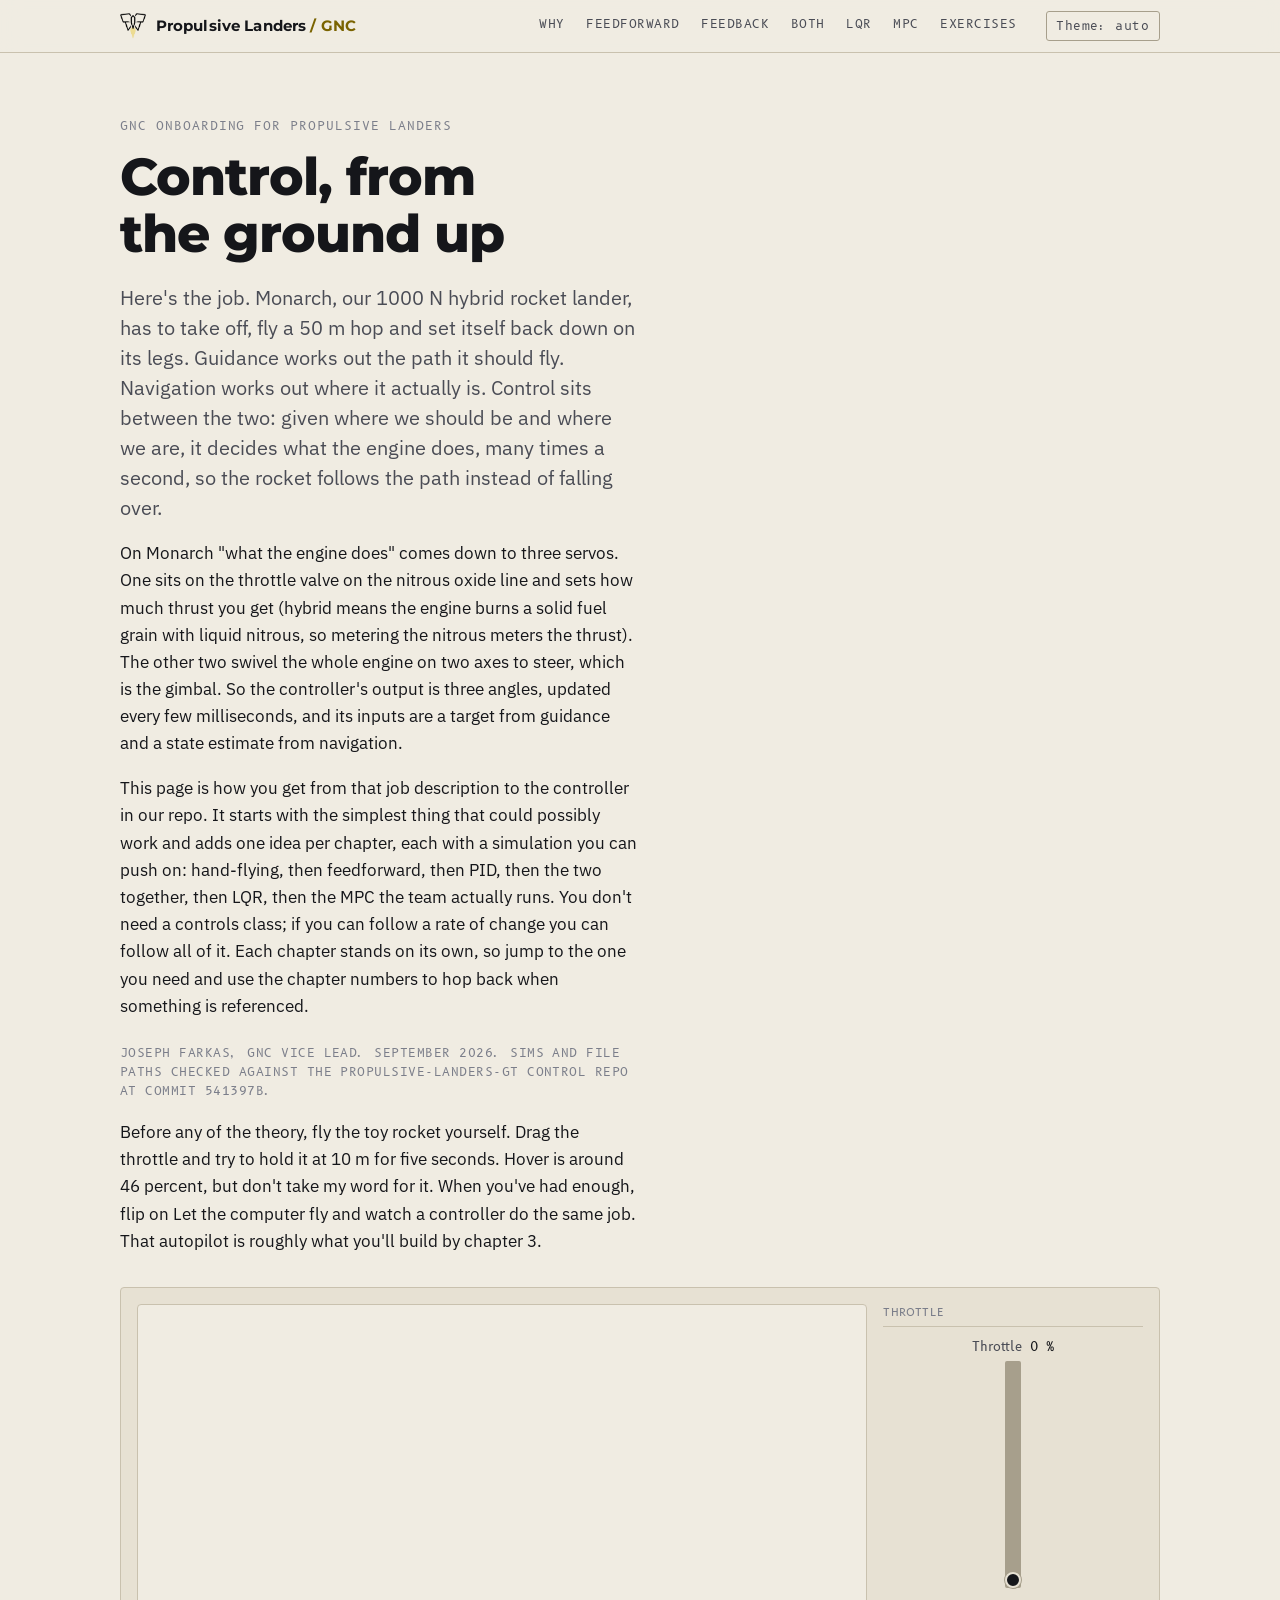
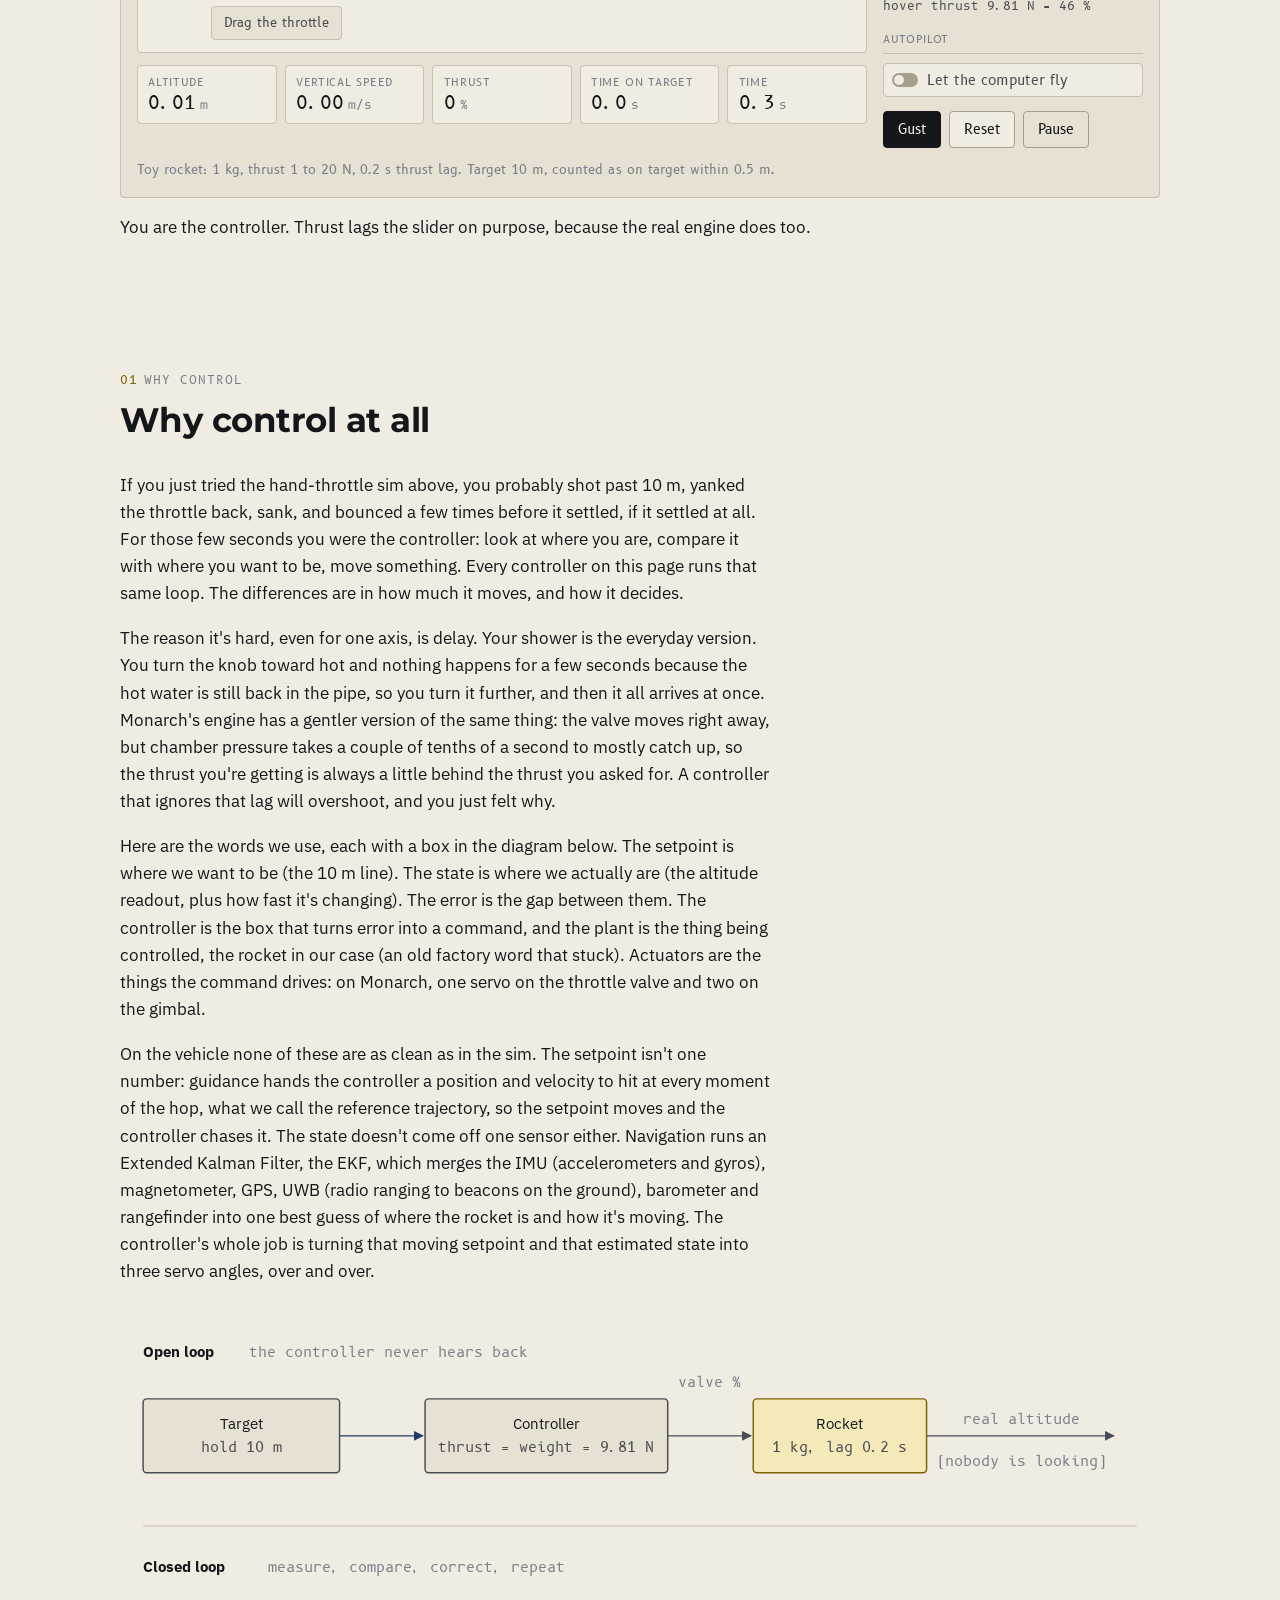
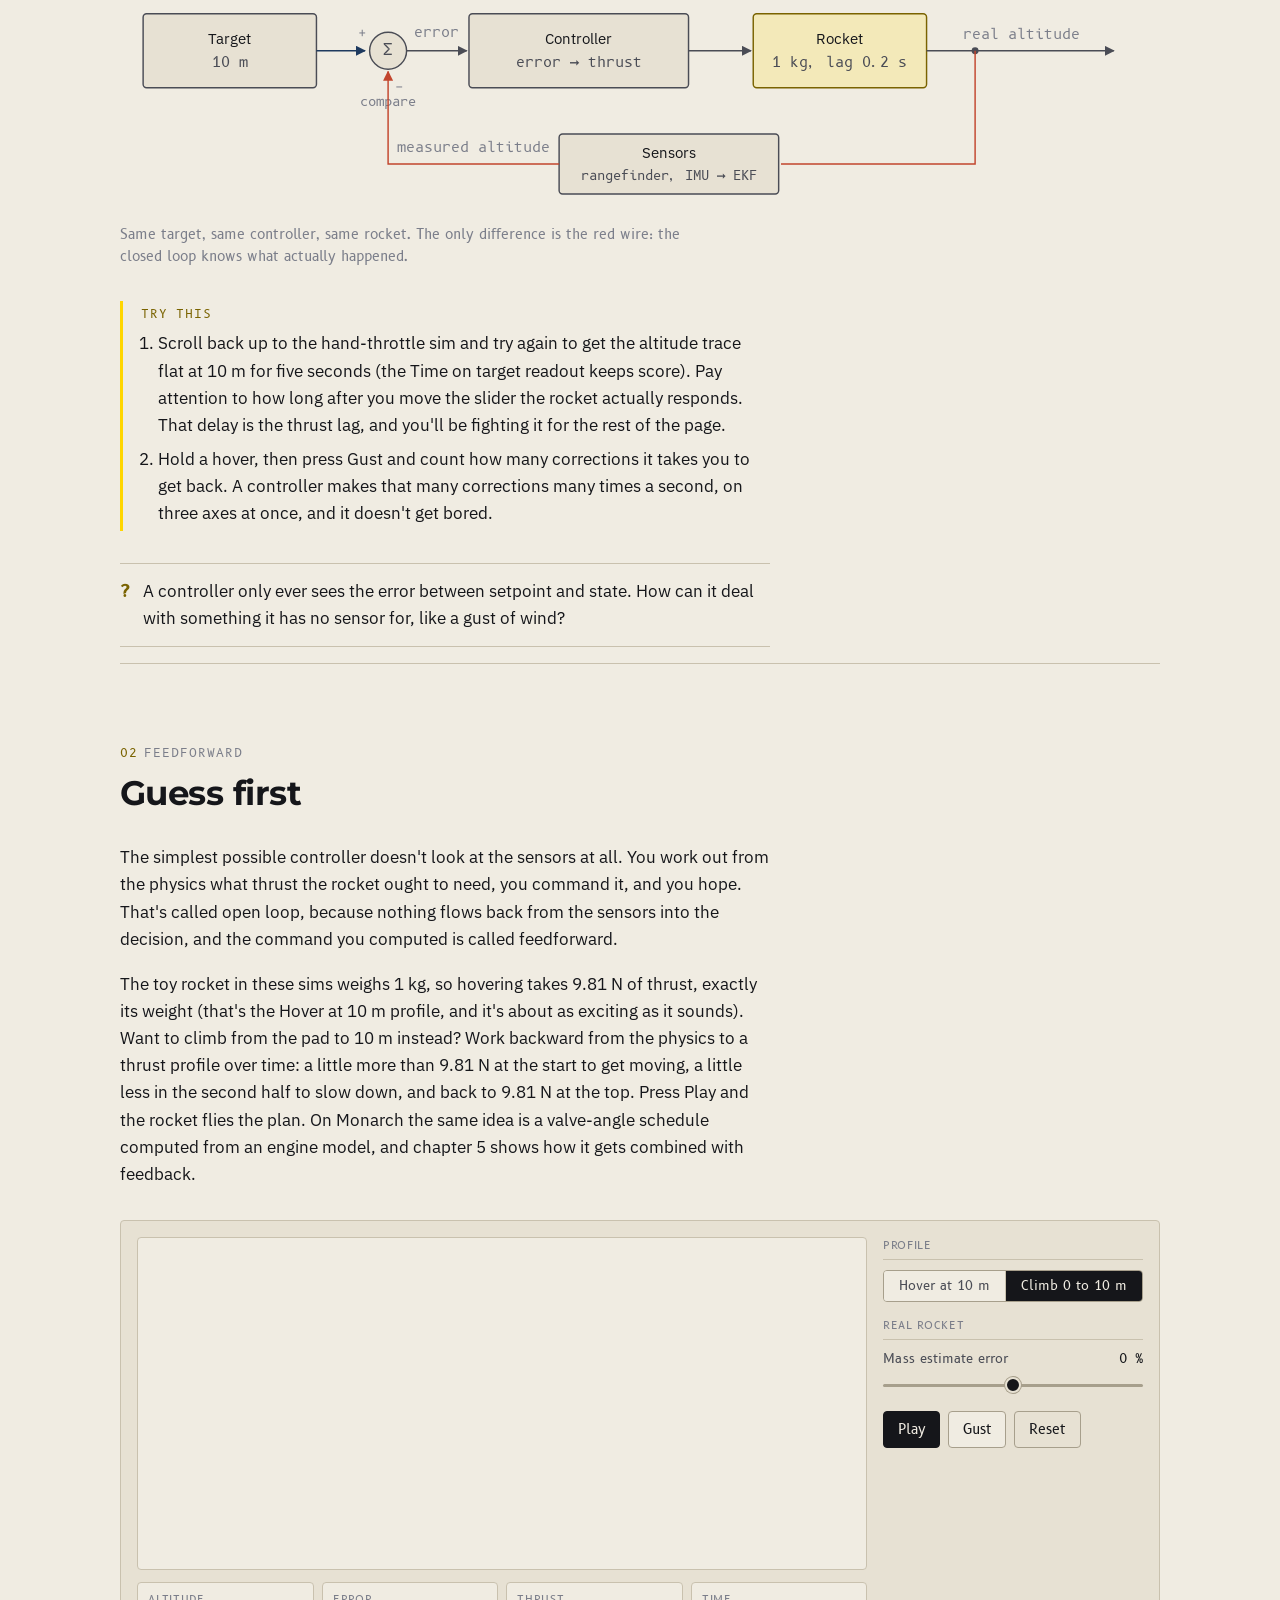
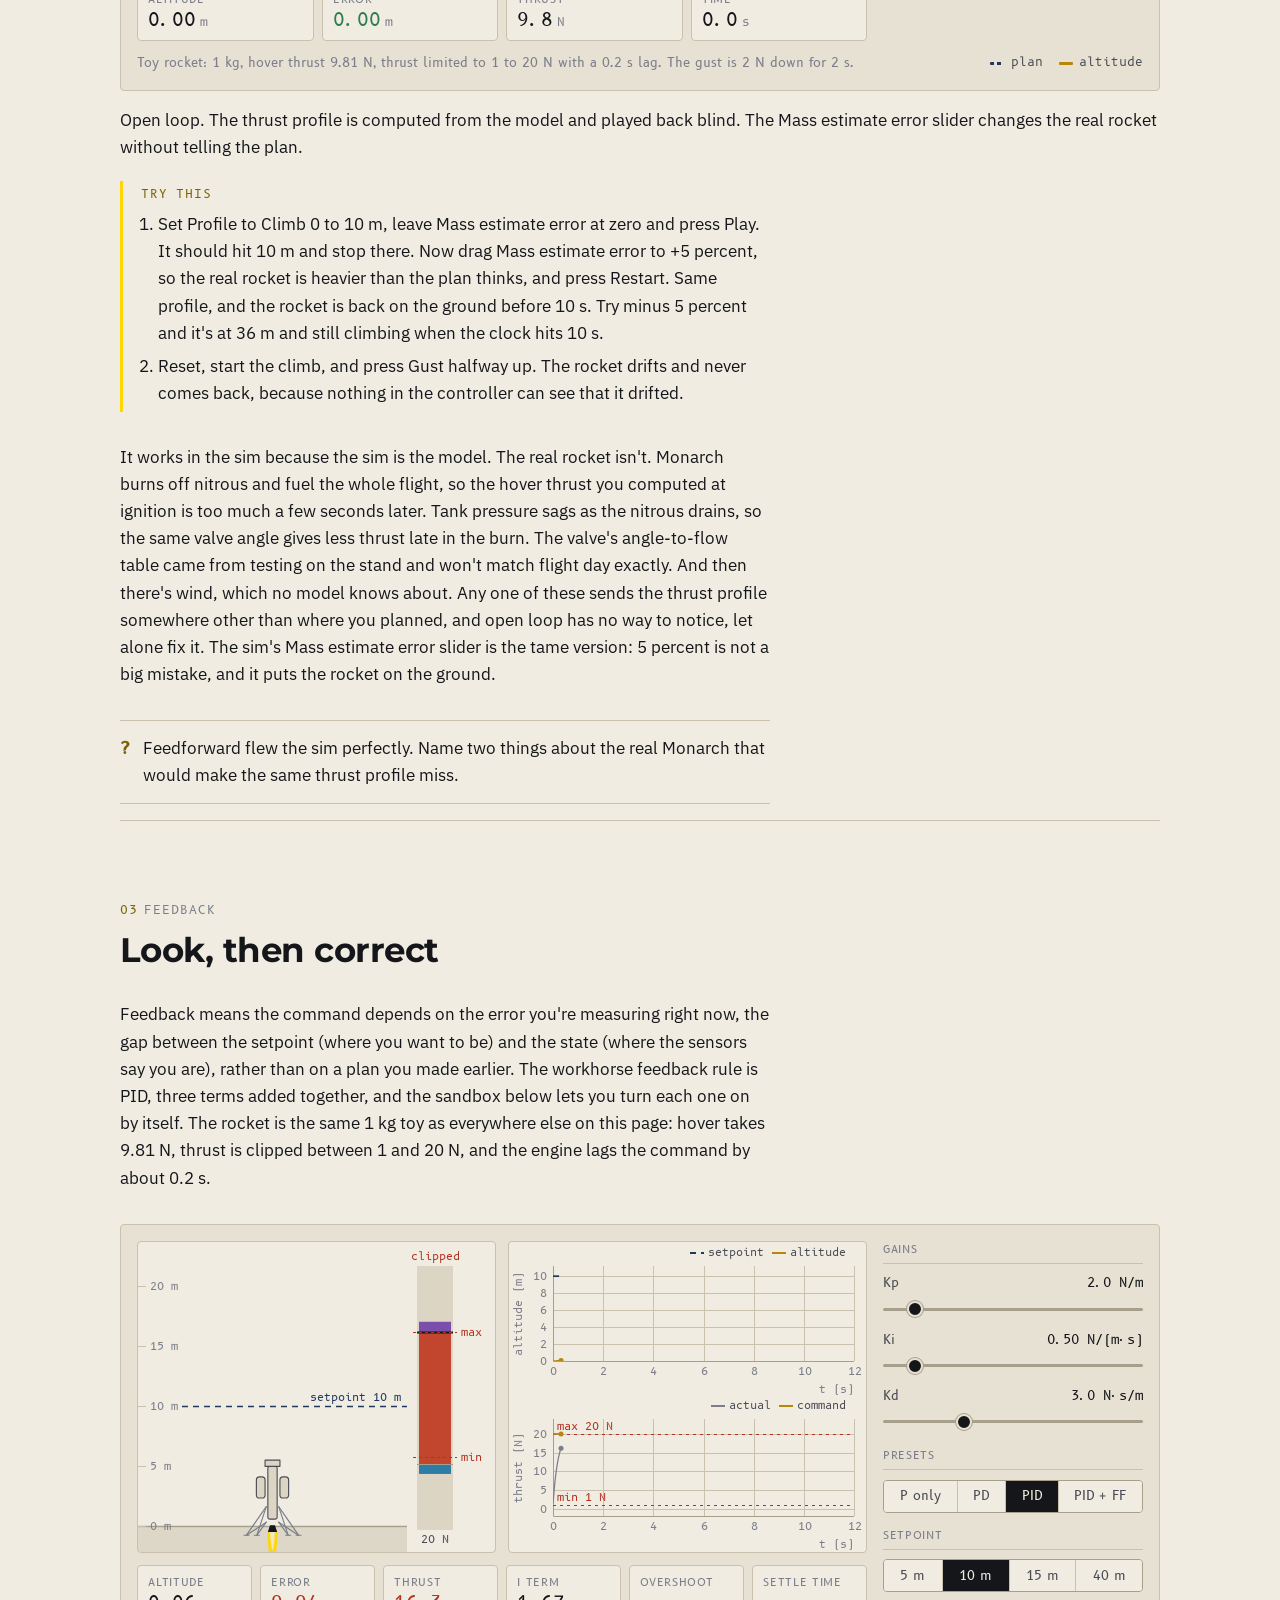
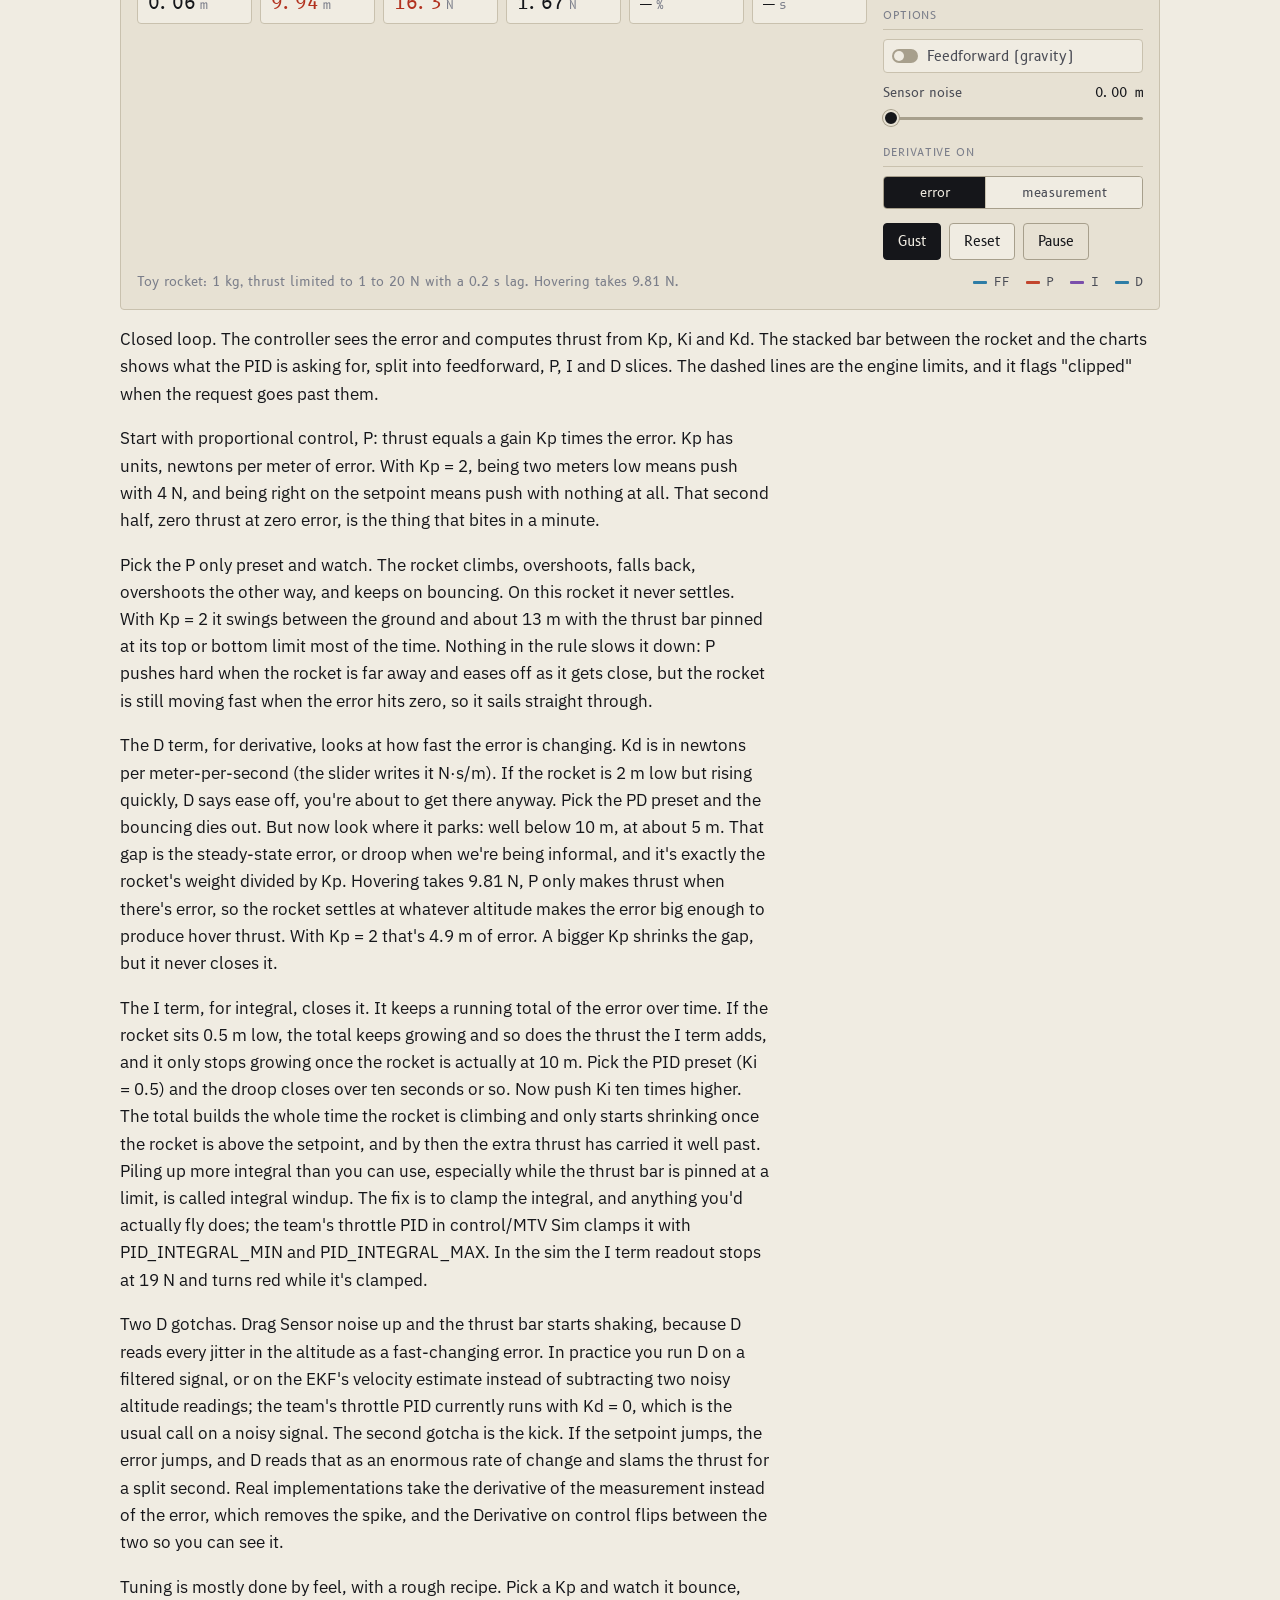
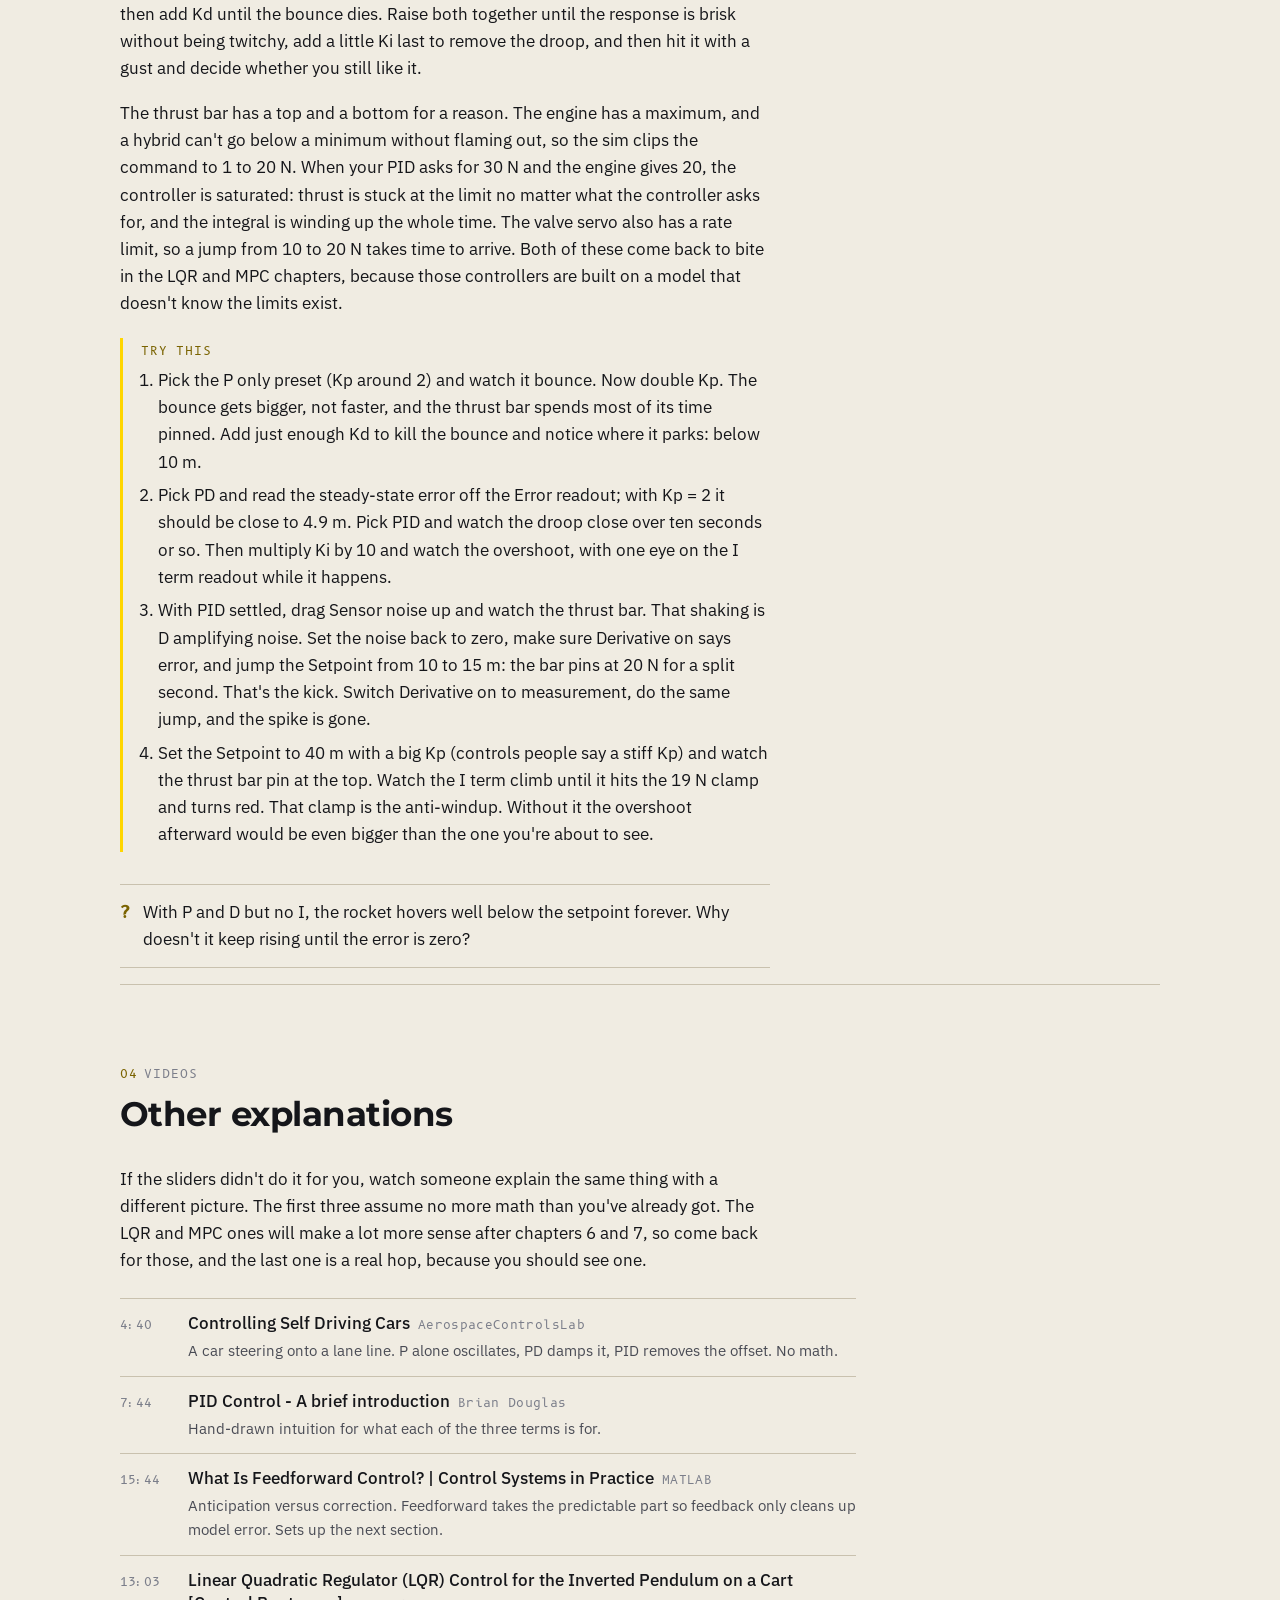
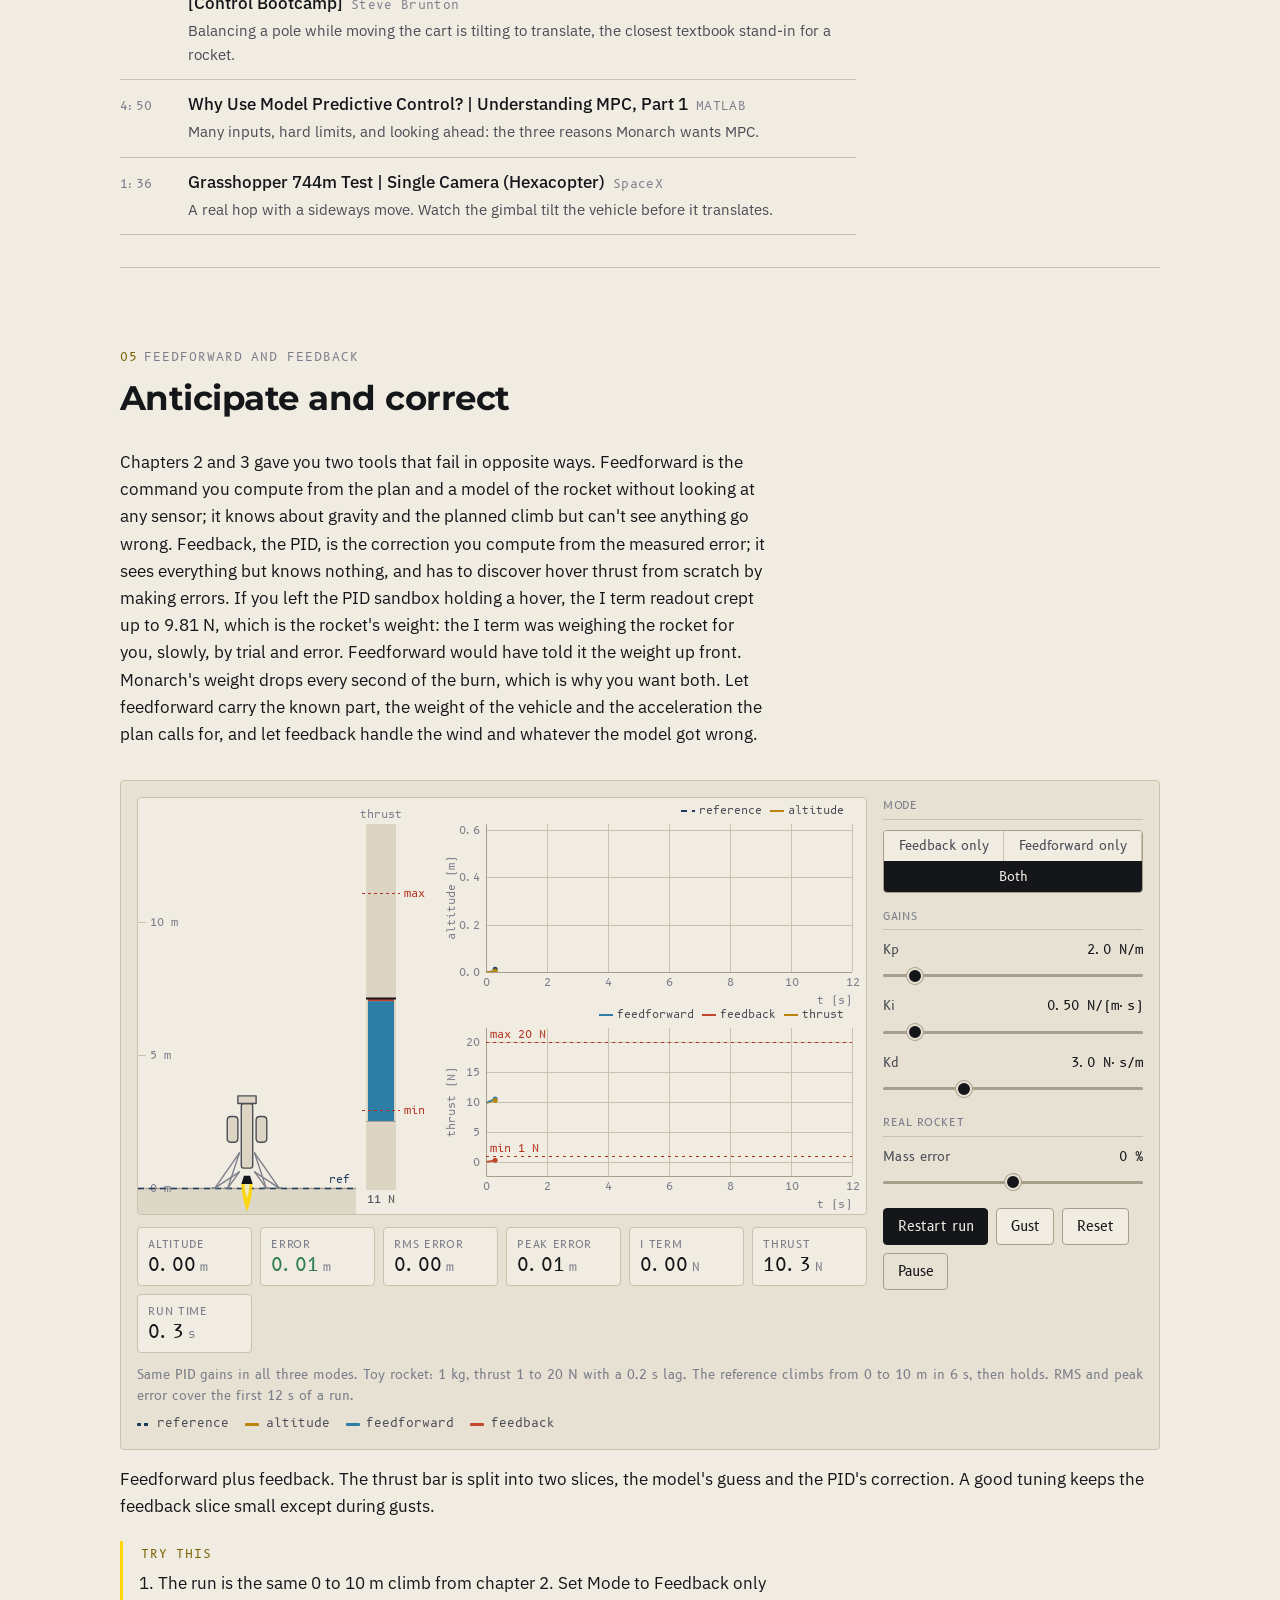
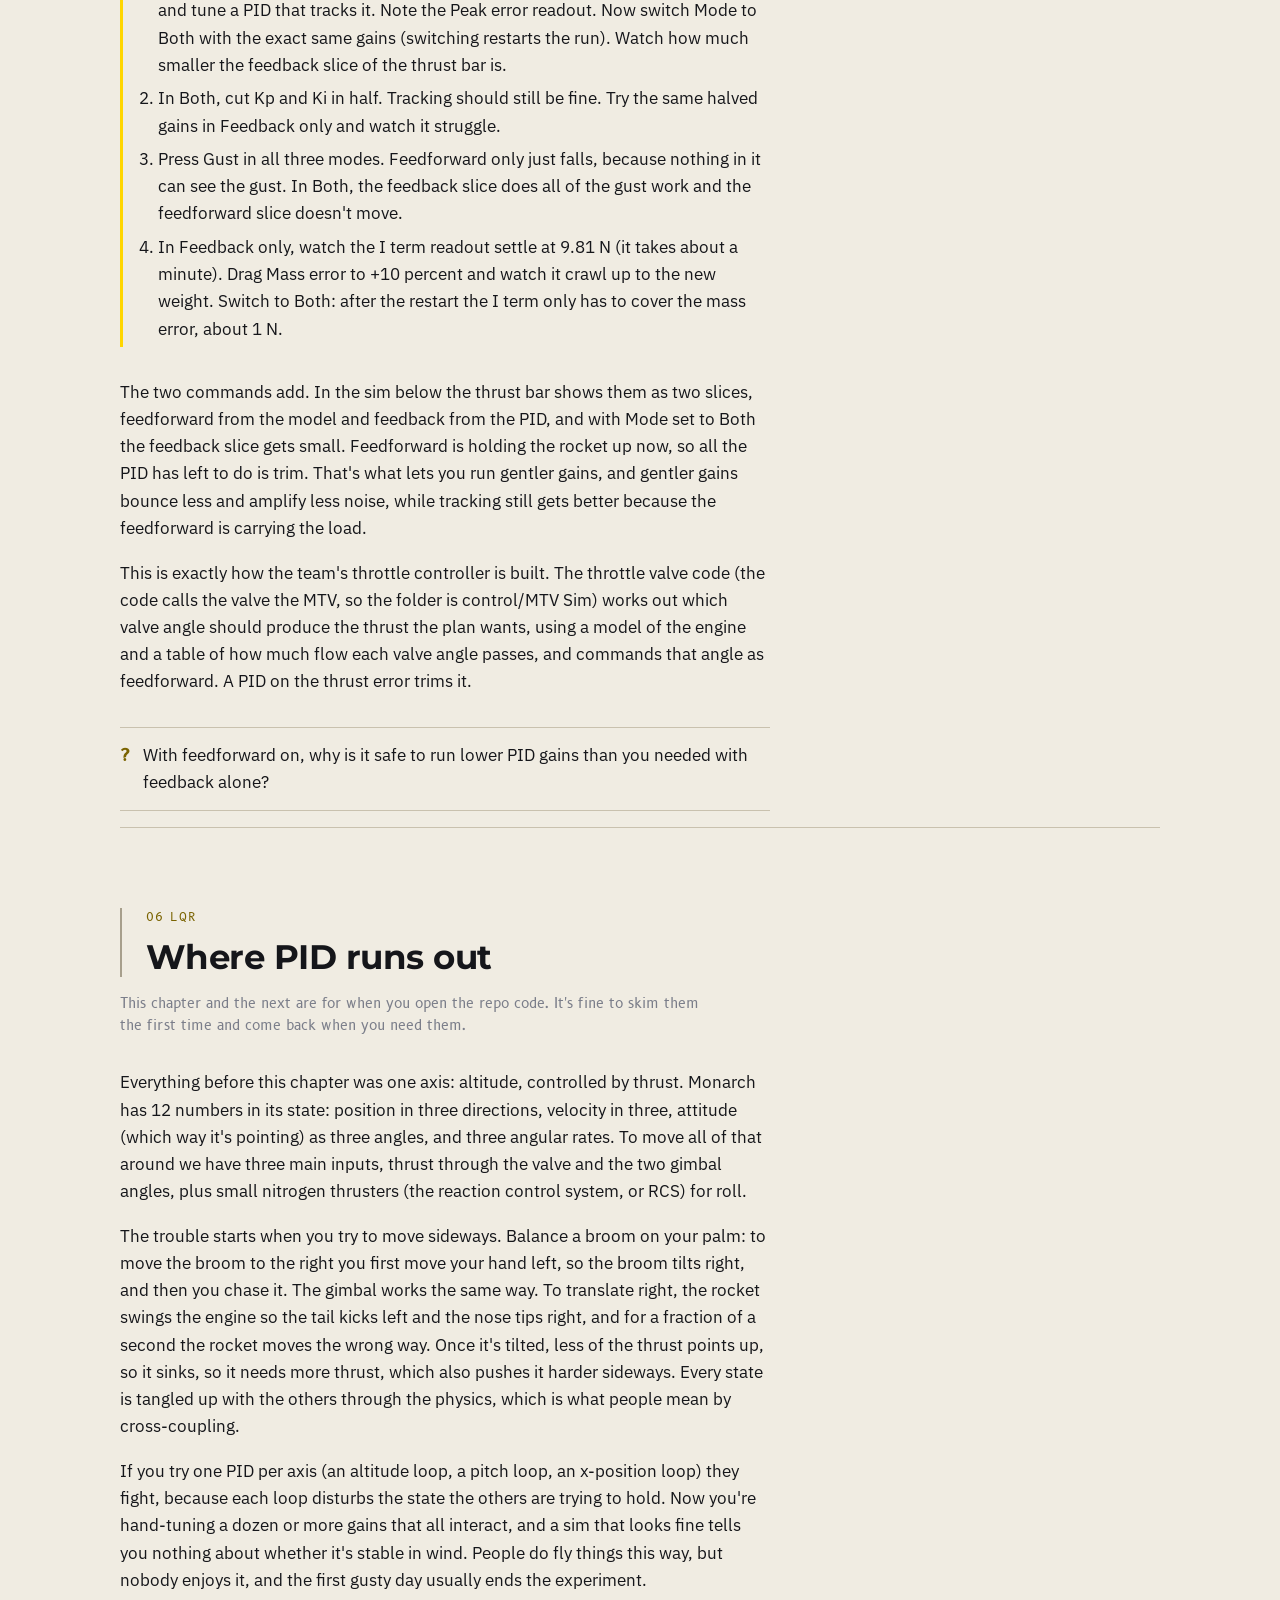
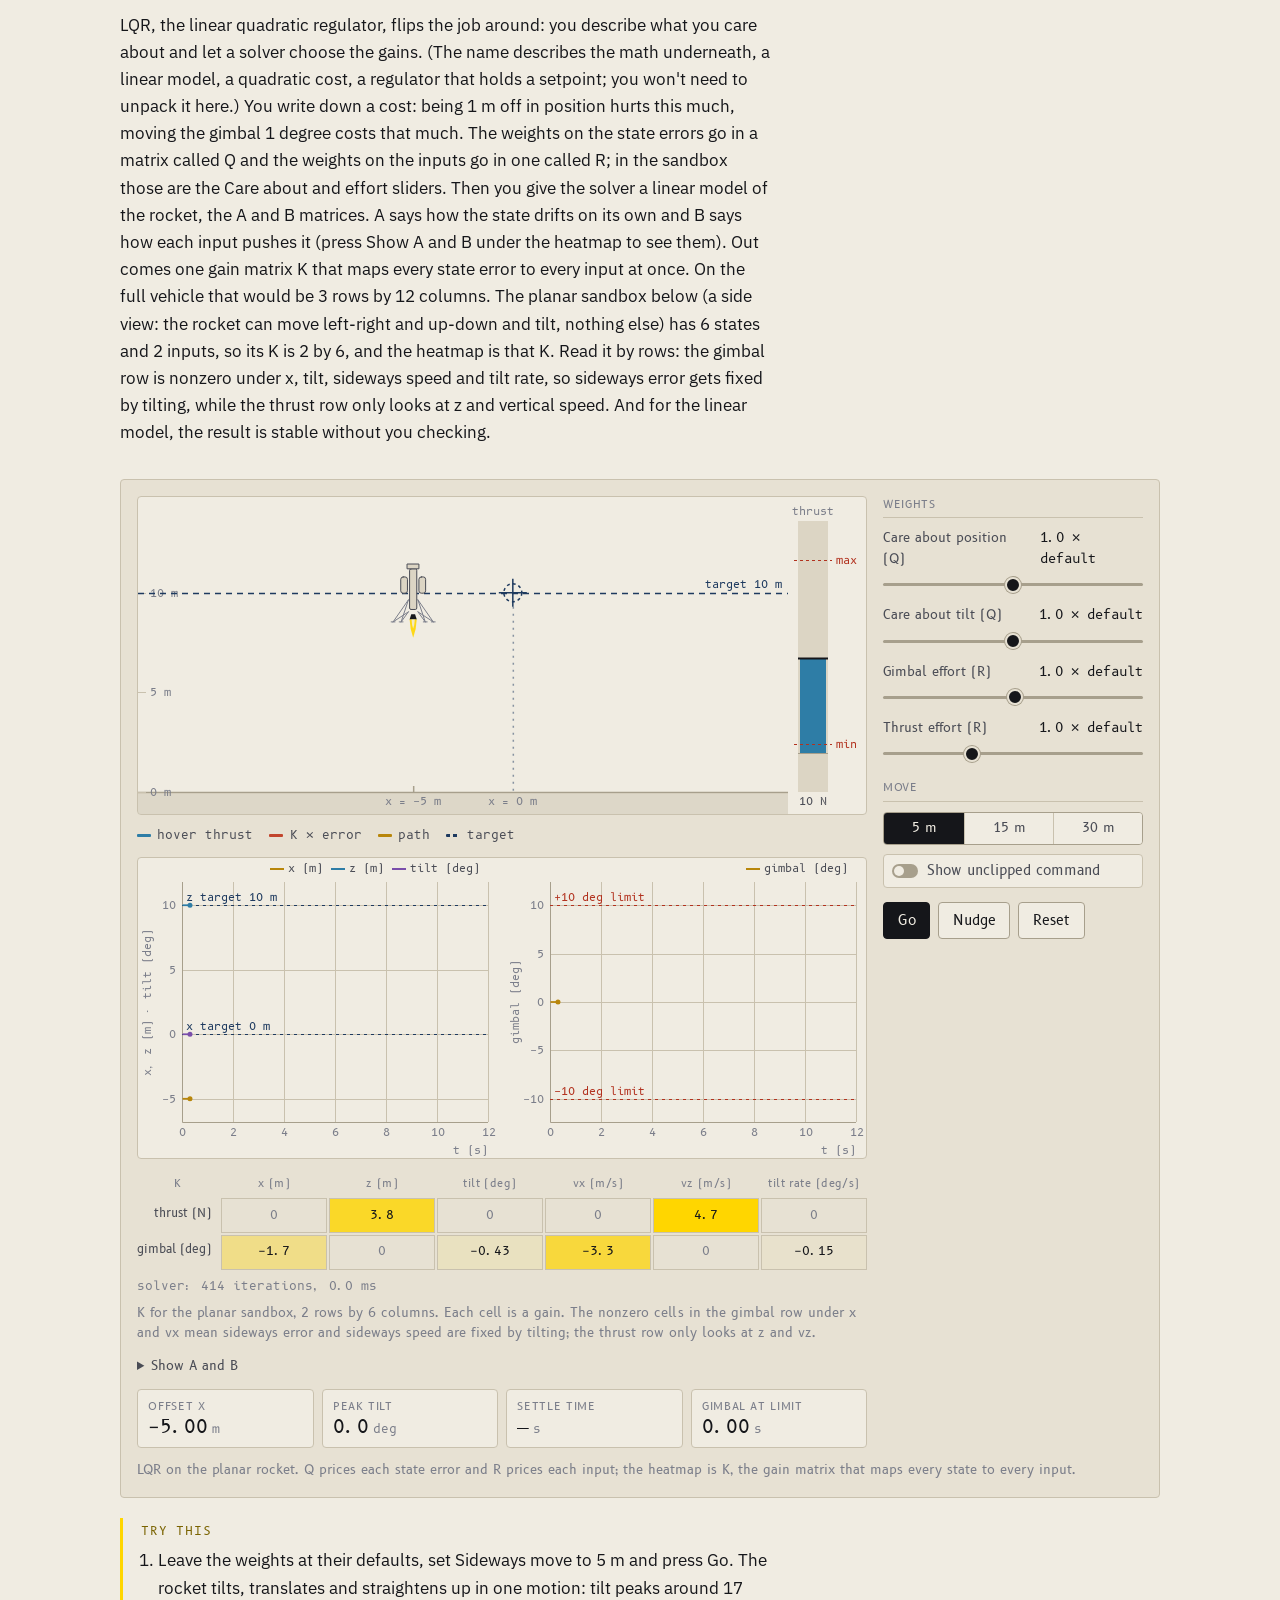
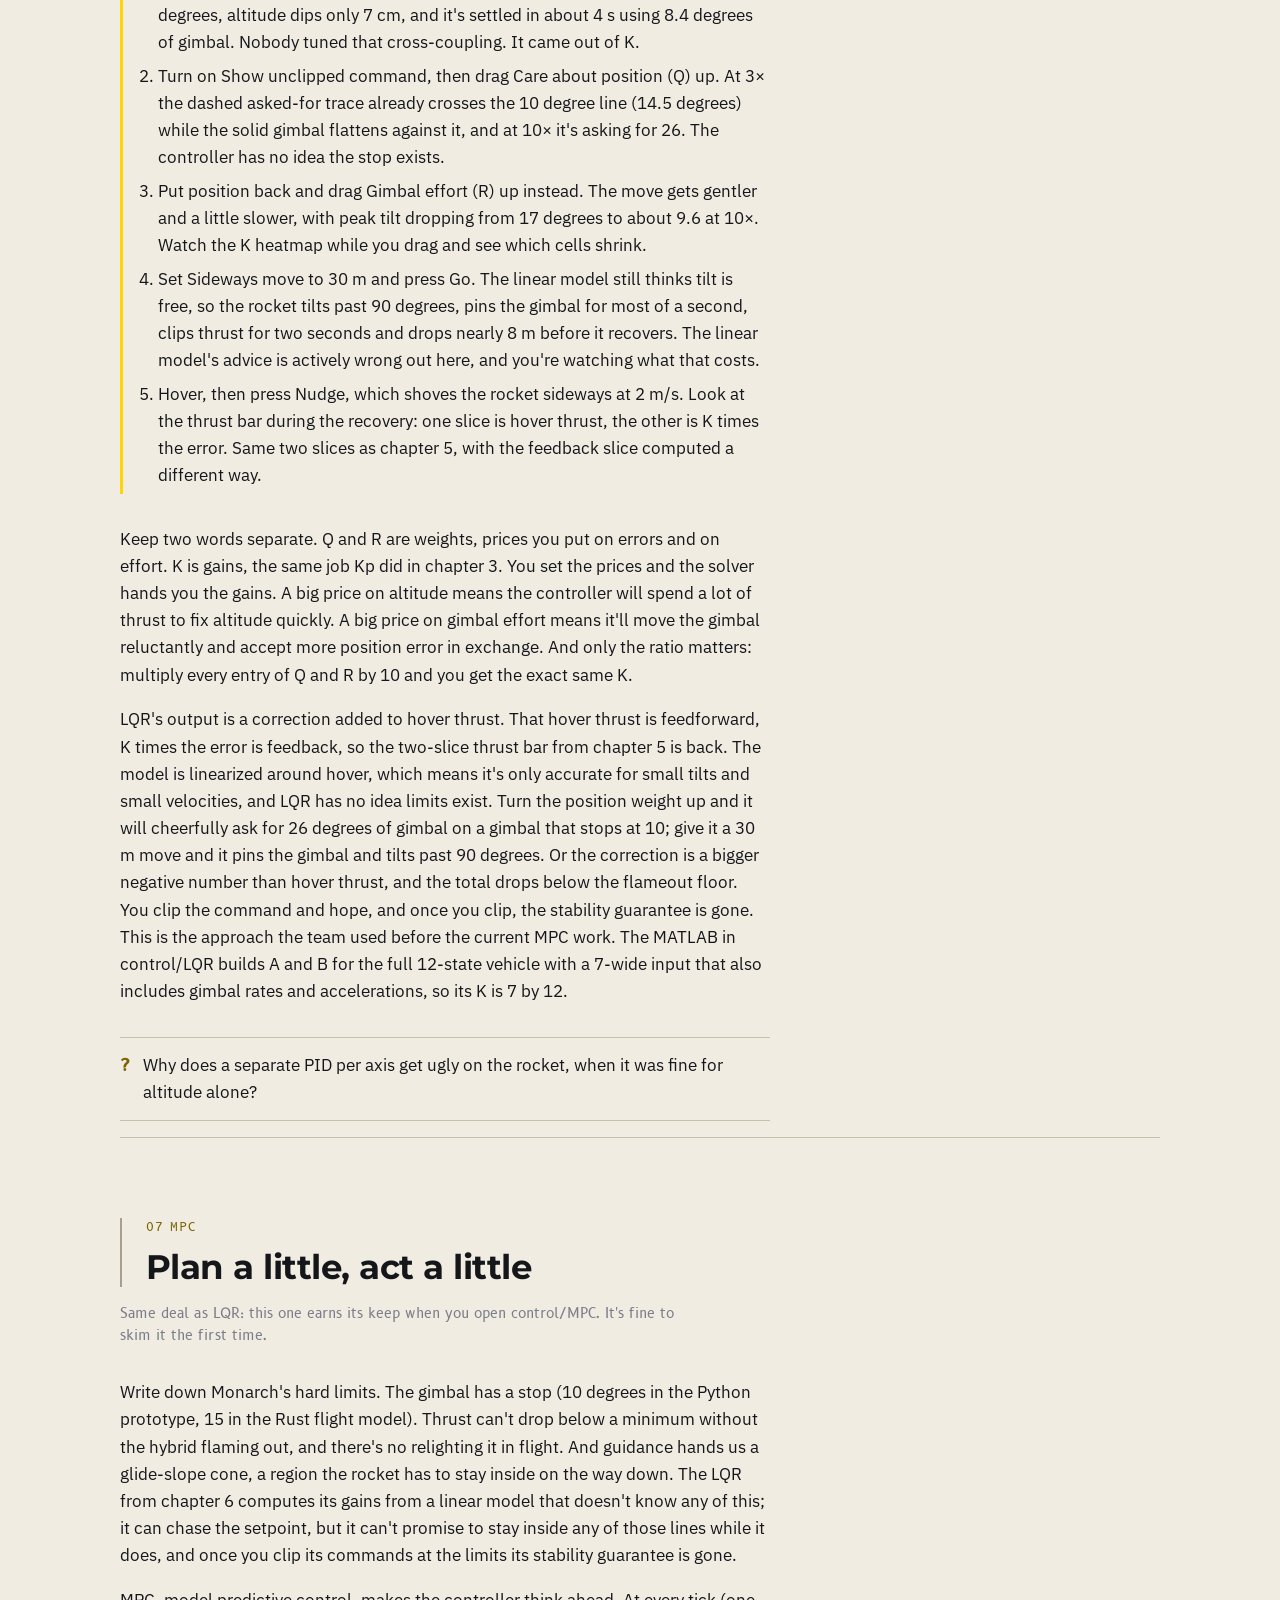
==== controls/index.html @ 004b526a "Point the guide and exercises at the Propulsive-Landers-GT split repos The code the guide cites move" ====
<!doctype html>
<html lang="en">
<head>
<meta charset="utf-8">
<meta name="viewport" content="width=device-width, initial-scale=1">
<title>Control, from the ground up</title>
<meta name="description" content="An interactive introduction to control theory for the GNC subteam of Propulsive Landers at Georgia Tech: hand-fly a rocket, tune PID and feedforward, then see why the team moved to LQR and MPC.">
<meta name="color-scheme" content="light dark">
<link rel="preconnect" href="https://fonts.googleapis.com">
<link rel="preconnect" href="https://fonts.gstatic.com" crossorigin>
<link rel="stylesheet" href="https://fonts.googleapis.com/css2?family=B612:wght@400;700&family=B612+Mono:wght@400;700&family=IBM+Plex+Sans:ital,wght@0,400;0,500;1,400&family=Montserrat:wght@600;700;800&display=swap">
<style>
/* GTPL controls guide stylesheet. Tokens first, then type, layout, instruments, controls. */
:root {
  color-scheme: light dark;
  --bg: #F0ECE2; --bg-2: #E7E1D3; --bg-3: #DCD5C4;
  --ink: #15161A; --ink-2: #4A4C55; --ink-3: #7B7E8A;
  --line: #C9C1AE; --line-2: #A79F8C;
  --gold: #FFD600; --gold-ink: #7A6300; --gold-soft: rgba(255,214,0,.18);
  --navy: #1E3A5F;
  --sig-ref: #1E3A5F; --sig-act: #B8860B; --sig-ff: #2E7DA6; --sig-fb: #C2452D;
  --sig-p: #C2452D; --sig-i: #7A4EAB; --sig-d: #2E7DA6;
  --ok: #2F7D4F; --warn: #B8860B; --bad: #B2321F; --focus: #1E3A5F;
  --font-display: "Montserrat", "Helvetica Neue", Arial, sans-serif;
  --font-body: "IBM Plex Sans", "Segoe UI", Roboto, system-ui, sans-serif;
  --font-ui: "B612", Verdana, "Segoe UI", sans-serif;
  --font-mono: "B612 Mono", "SFMono-Regular", Consolas, "Liberation Mono", monospace;
  --measure: 65ch;
  --wide: 1040px;
  --gutter: clamp(1.25rem, 4vw, 3rem);
}
@media (prefers-color-scheme: dark) {
  :root:not([data-theme="light"]) {
    --bg: #0E0F12; --bg-2: #15171C; --bg-3: #1E2128;
    --ink: #ECE8DD; --ink-2: #B4B0A6; --ink-3: #7E7B74;
    --line: #2A2D35; --line-2: #3D414B;
    --gold: #FFD600; --gold-ink: #FFD600; --gold-soft: rgba(255,214,0,.14);
    --navy: #6F9BD1;
    --sig-ref: #C8CDD6; --sig-act: #FFD600; --sig-ff: #7FB8E6; --sig-fb: #F0836B;
    --sig-p: #F0836B; --sig-i: #B79CE8; --sig-d: #7FB8E6;
    --ok: #6FCF97; --warn: #FFD600; --bad: #F26D5B; --focus: #FFD600;
  }
}
:root[data-theme="dark"] {
  --bg: #0E0F12; --bg-2: #15171C; --bg-3: #1E2128;
  --ink: #ECE8DD; --ink-2: #B4B0A6; --ink-3: #7E7B74;
  --line: #2A2D35; --line-2: #3D414B;
  --gold: #FFD600; --gold-ink: #FFD600; --gold-soft: rgba(255,214,0,.14);
  --navy: #6F9BD1;
  --sig-ref: #C8CDD6; --sig-act: #FFD600; --sig-ff: #7FB8E6; --sig-fb: #F0836B;
  --sig-p: #F0836B; --sig-i: #B79CE8; --sig-d: #7FB8E6;
  --ok: #6FCF97; --warn: #FFD600; --bad: #F26D5B; --focus: #FFD600;
}

/* ---------- base ---------- */
*, *::before, *::after { box-sizing: border-box; }
html { scroll-behavior: smooth; -webkit-text-size-adjust: 100%; }
@media (prefers-reduced-motion: reduce) { html { scroll-behavior: auto; } }
body {
  margin: 0; background: var(--bg); color: var(--ink);
  font-family: var(--font-body); font-size: 1.0625rem; line-height: 1.6;
  -webkit-font-smoothing: antialiased;
}
:focus-visible { outline: 2px solid var(--focus); outline-offset: 2px; }
a { color: var(--gold-ink); text-decoration: underline; text-decoration-thickness: 1px; text-underline-offset: .15em; }
a:hover { text-decoration-thickness: 2px; }
img { max-width: 100%; display: block; }
code, kbd, .mono { font-family: var(--font-mono); font-size: .92em; }
code { background: var(--bg-3); padding: .05em .35em; border-radius: 3px; }
pre { font-family: var(--font-mono); font-size: .875rem; line-height: 1.5; background: var(--bg-2); border: 1px solid var(--line); padding: 1rem 1.25rem; overflow-x: auto; margin: 1.25rem 0; }
pre code { background: none; padding: 0; font-size: inherit; }
.visually-hidden { position: absolute !important; width: 1px; height: 1px; overflow: hidden; clip: rect(0 0 0 0); white-space: nowrap; }

h1, h2, h3, h4 { font-family: var(--font-display); line-height: 1.1; text-wrap: balance; margin: 0; color: var(--ink); }
h1 { font-size: clamp(2.25rem, 5vw, 3.25rem); font-weight: 800; letter-spacing: -.02em; }
h2 { font-size: clamp(1.6rem, 3vw, 2.125rem); font-weight: 700; letter-spacing: -.015em; }
h3 { font-size: 1.375rem; font-weight: 700; }
h4 { font-size: 1.0625rem; font-weight: 700; }
p, ul, ol { margin: 0 0 1.1rem; }
.lead { font-size: 1.25rem; line-height: 1.5; color: var(--ink-2); }
.eyebrow { font-family: var(--font-mono); font-size: .75rem; letter-spacing: .08em; text-transform: uppercase; color: var(--ink-3); display: block; margin-bottom: .75rem; }
.eyebrow b { color: var(--gold-ink); font-weight: 700; }
.eyebrow .n { color: var(--gold-ink); margin-right: .5em; }
.repo-note { border-left: 2px solid var(--gold-ink); padding: .1rem 0 .1rem 1rem; margin: 1.5rem 0; max-width: var(--measure); font-size: .95rem; color: var(--ink-2); }
.repo-note .eyebrow { margin-bottom: .25rem; }
.repo-note code { font-size: .85em; }
strong { font-weight: 500; }
.prose em { font-style: normal; font-weight: 500; }
small, .small { font-size: .875rem; }
.muted { color: var(--ink-3); }
hr { border: 0; border-top: 1px solid var(--line); margin: 0; }

/* ---------- layout ---------- */
.wrap { width: min(var(--wide), 100% - 2 * var(--gutter)); margin-inline: auto; }
.prose { max-width: var(--measure); }
.prose > * + h3 { margin-top: 2.25rem; }
.prose h3 + p { margin-top: .75rem; }
.prose ul, .prose ol { padding-left: 1.25rem; }
.prose li { margin-bottom: .35rem; }
.prose li::marker { color: var(--ink-3); }
section.chapter { padding: 5rem 0 1rem; }
section.chapter + section.chapter { border-top: 1px solid var(--line); }
.chapter-head { margin-bottom: 2rem; }
.chapter-head h2 { margin-bottom: .75rem; }
.two-col { display: grid; grid-template-columns: minmax(0, var(--measure)) minmax(0, 1fr); gap: 3rem; align-items: start; }
@media (max-width: 900px) { .two-col { grid-template-columns: 1fr; gap: 1.5rem; } }
.advanced .chapter-head { position: relative; padding-left: 1.5rem; border-left: 2px solid var(--line-2); }
.advanced .chapter-head .eyebrow { color: var(--gold-ink); }
.chapter-note { font-family: var(--font-ui); font-size: .875rem; color: var(--ink-3); margin: -1rem 0 2rem; max-width: var(--measure); }

/* ---------- top bar ---------- */
.topbar { position: sticky; top: 0; z-index: 20; background: color-mix(in srgb, var(--bg) 88%, transparent); backdrop-filter: blur(10px); border-bottom: 1px solid var(--line); }
.topbar-in { display: flex; align-items: center; gap: 1.25rem; min-height: 3.25rem; }
.brand { display: flex; align-items: center; gap: .6rem; text-decoration: none; color: var(--ink); font-family: var(--font-display); font-weight: 700; font-size: .95rem; letter-spacing: .01em; white-space: nowrap; }
.brand .mark { width: 26px; height: 26px; display: block; }
.brand span b { color: var(--gold-ink); }
.topnav { display: flex; gap: .25rem; margin-left: auto; overflow-x: auto; scrollbar-width: none; }
.topnav::-webkit-scrollbar { display: none; }
.topnav a { font-family: var(--font-mono); font-size: .75rem; letter-spacing: .04em; text-transform: uppercase; color: var(--ink-2); text-decoration: none; padding: .45rem .55rem; border-bottom: 2px solid transparent; white-space: nowrap; }
.topnav a:hover, .topnav a.active { color: var(--ink); border-bottom-color: var(--gold); }
.theme-btn { border: 1px solid var(--line-2); background: transparent; color: var(--ink-2); font-family: var(--font-mono); font-size: .75rem; letter-spacing: .04em; padding: .35rem .6rem; cursor: pointer; border-radius: 3px; white-space: nowrap; flex: none; }
.theme-btn:hover { color: var(--ink); border-color: var(--ink-3); }
@media (max-width: 760px) { .brand span { display: none; } }

/* ---------- hero ---------- */
.hero { padding: 4rem 0 2rem; }
.hero .prose { max-width: 52ch; }
.hero h1 { margin: .5rem 0 1.25rem; }
.hero-meta { display: flex; flex-wrap: wrap; gap: .5rem 1.5rem; font-family: var(--font-mono); font-size: .75rem; letter-spacing: .04em; text-transform: uppercase; color: var(--ink-3); margin-top: 1.5rem; }
.hero-meta b { color: var(--ink-2); font-weight: 400; }

/* ---------- instruments ---------- */
.instrument { background: var(--bg-2); border: 1px solid var(--line); border-radius: 4px; margin: 2rem 0 1rem; padding: 1rem; }
.instrument[data-sim] { min-height: 320px; }
.inst-grid { display: grid; grid-template-columns: minmax(0, 1fr) 260px; gap: 1rem; align-items: start; }
.inst-grid.inst-wide { grid-template-columns: minmax(0, 1fr) 300px; }
@media (max-width: 760px) { .inst-grid, .inst-grid.inst-wide { grid-template-columns: 1fr; } }
.inst-main { display: flex; flex-direction: column; gap: .75rem; min-width: 0; }
.stage { position: relative; background: var(--bg); border: 1px solid var(--line); border-radius: 4px; overflow: hidden; min-height: 240px; }
.stage canvas { display: block; width: 100%; }
.stage-row { display: grid; grid-template-columns: minmax(0, 1fr) minmax(0, 1fr); gap: .75rem; }
@media (max-width: 560px) { .stage-row { grid-template-columns: 1fr; } }
.hud { display: grid; grid-template-columns: repeat(auto-fit, minmax(110px, 1fr)); gap: .5rem; }
.controls { display: flex; flex-direction: column; gap: .9rem; min-width: 0; }
.ctl-group { display: flex; flex-direction: column; gap: .6rem; }
.ctl-title { font-family: var(--font-ui); font-size: .7rem; letter-spacing: .06em; text-transform: uppercase; color: var(--ink-3); padding-bottom: .25rem; border-bottom: 1px solid var(--line); }
.inst-foot { display: flex; flex-wrap: wrap; align-items: center; justify-content: space-between; gap: .5rem 1rem; margin-top: .75rem; font-size: .8125rem; color: var(--ink-3); font-family: var(--font-ui); }
.inst-foot .caption { margin: 0; }
.inst-error { color: var(--bad); font-size: .9rem; }
.stage-overlay { position: absolute; inset: auto 0 0 0; display: flex; justify-content: center; padding: .75rem; pointer-events: none; }
.stage-overlay > * { pointer-events: auto; }

/* readouts */
.ro { display: flex; flex-direction: column; gap: .1rem; padding: .5rem .65rem; background: var(--bg); border: 1px solid var(--line); border-radius: 4px; min-width: 0; }
.ro-label { font-family: var(--font-ui); font-size: .68rem; letter-spacing: .06em; text-transform: uppercase; color: var(--ink-3); white-space: nowrap; overflow: hidden; text-overflow: ellipsis; }
.ro-val { font-family: var(--font-mono); font-size: 1.15rem; font-variant-numeric: tabular-nums; color: var(--ink); line-height: 1.2; white-space: nowrap; }
.ro-unit { font-size: .75rem; color: var(--ink-3); margin-left: .25rem; }
.ro[data-state="good"] .ro-num { color: var(--ok); }
.ro[data-state="warn"] .ro-num { color: var(--warn); }
.ro[data-state="bad"] .ro-num { color: var(--bad); }
.ro-big .ro-val { font-size: 1.6rem; }

/* sliders */
.ctl { display: flex; flex-direction: column; gap: .25rem; font-size: .8125rem; font-family: var(--font-ui); }
.ctl-row { display: flex; justify-content: space-between; align-items: baseline; gap: .5rem; }
.ctl-label { color: var(--ink-2); }
.ctl-val { font-family: var(--font-mono); font-variant-numeric: tabular-nums; color: var(--ink); font-size: .8125rem; }
input[type="range"] { -webkit-appearance: none; appearance: none; width: 100%; height: 22px; background: transparent; margin: 0; cursor: pointer; }
input[type="range"]:focus-visible { outline-offset: 4px; }
input[type="range"]::-webkit-slider-runnable-track { height: 3px; background: var(--line-2); border-radius: 2px; }
input[type="range"]::-moz-range-track { height: 3px; background: var(--line-2); border-radius: 2px; }
input[type="range"]::-webkit-slider-thumb { -webkit-appearance: none; width: 16px; height: 16px; border-radius: 50%; background: var(--ink); border: 2px solid var(--bg-2); margin-top: -6.5px; box-shadow: 0 0 0 1px var(--line-2); }
input[type="range"]::-moz-range-thumb { width: 12px; height: 12px; border-radius: 50%; background: var(--ink); border: 2px solid var(--bg-2); box-shadow: 0 0 0 1px var(--line-2); }
input[type="range"]:active::-webkit-slider-thumb { background: var(--gold); }
input[type="range"]:active::-moz-range-thumb { background: var(--gold); }
.ctl-vertical { align-items: center; }
.ctl-vertical input[type="range"] { writing-mode: vertical-lr; direction: rtl; width: 22px; height: 200px; }

/* buttons */
.btn { font-family: var(--font-ui); font-size: .875rem; padding: .5rem .85rem; border-radius: 4px; border: 1px solid var(--line-2); background: var(--bg); color: var(--ink); cursor: pointer; }
.btn:hover { border-color: var(--ink-3); }
.btn:active { transform: translateY(1px); }
.btn-primary { background: var(--ink); color: var(--bg); border-color: var(--ink); }
.btn-primary:hover { background: var(--ink-2); border-color: var(--ink-2); }
.btn-ghost { background: transparent; }
.btn:disabled { opacity: .5; cursor: default; }
.btn-row { display: flex; flex-wrap: wrap; gap: .5rem; }
.tog { display: inline-flex; align-items: center; gap: .55rem; font-family: var(--font-ui); font-size: .875rem; padding: .4rem .6rem .4rem .5rem; border-radius: 4px; border: 1px solid var(--line); background: var(--bg); color: var(--ink-2); cursor: pointer; text-align: left; }
.tog:hover { border-color: var(--ink-3); }
.tog-dot { width: 26px; height: 14px; border-radius: 8px; background: var(--line-2); position: relative; flex: none; transition: background .15s; }
.tog-dot::after { content: ""; position: absolute; top: 2px; left: 2px; width: 10px; height: 10px; border-radius: 50%; background: var(--bg); transition: transform .15s; }
.tog[aria-pressed="true"] { color: var(--ink); }
.tog[aria-pressed="true"] .tog-dot { background: var(--gold); }
.tog[aria-pressed="true"] .tog-dot::after { transform: translateX(12px); background: var(--ink); }
.seg { display: inline-flex; border: 1px solid var(--line-2); border-radius: 4px; overflow: hidden; flex-wrap: wrap; }
.seg-btn { font-family: var(--font-ui); font-size: .8125rem; padding: .4rem .7rem; border: 0; background: var(--bg); color: var(--ink-2); cursor: pointer; border-right: 1px solid var(--line); flex: 1 1 auto; }
.seg-btn:last-child { border-right: 0; }
.seg-btn[aria-checked="true"] { background: var(--ink); color: var(--bg); }
.seg-btn:hover:not([aria-checked="true"]) { color: var(--ink); }
.legend { display: flex; flex-wrap: wrap; gap: .35rem 1rem; font-family: var(--font-mono); font-size: .72rem; color: var(--ink-2); }
.legend-item { display: inline-flex; align-items: center; gap: .4rem; }
.legend-swatch { width: 14px; height: 3px; display: inline-block; border-radius: 1px; }

/* try this + checkpoints */
.try { border-left: 3px solid var(--gold); padding: .25rem 0 .25rem 1.1rem; margin: 1.25rem 0 2rem; max-width: var(--measure); }
.try .eyebrow { margin-bottom: .4rem; color: var(--gold-ink); }
.try ol, .try ul { margin: 0; padding-left: 1.1rem; }
.try li { margin-bottom: .4rem; }
.try li:last-child { margin-bottom: 0; }
details.check { max-width: var(--measure); border-top: 1px solid var(--line); border-bottom: 1px solid var(--line); padding: .85rem 0; margin: 2rem 0 0; }
details.check summary { cursor: pointer; list-style: none; display: flex; gap: .75rem; align-items: baseline; font-weight: 700; }
details.check summary::-webkit-details-marker { display: none; }
details.check summary::before { content: "?"; font-family: var(--font-mono); color: var(--gold-ink); flex: none; }
details.check[open] summary::before { content: "→"; }
details.check summary .q { font-weight: 400; color: var(--ink); }
details.check .a { margin: .75rem 0 0 1.4rem; color: var(--ink-2); }
details.check .a p:last-child { margin-bottom: 0; }

/* figures / diagrams */
figure { margin: 2rem 0; }
figure.diagram { max-width: var(--wide); }
figure svg { width: 100%; height: auto; display: block; }
figcaption { font-size: .875rem; color: var(--ink-3); margin-top: .6rem; max-width: var(--measure); font-family: var(--font-ui); }
.diagram text { font-family: var(--font-mono); font-size: 12px; fill: var(--ink-2); }
.diagram .box { fill: var(--bg-2); stroke: var(--ink-2); stroke-width: 1.25; }
.diagram .box-hot { fill: var(--gold-soft); stroke: var(--gold-ink); }
.diagram .wire { stroke: var(--ink-2); stroke-width: 1.25; fill: none; }
.diagram .wire-ref { stroke: var(--sig-ref); }
.diagram .wire-fb { stroke: var(--sig-fb); }
.diagram .label { fill: var(--ink); font-family: var(--font-body); font-size: 13px; }
.diagram .dim { fill: var(--ink-3); }
.diagram .dot { fill: var(--gold); stroke: var(--bg); stroke-width: 1.5; }
@media (prefers-reduced-motion: reduce) { .diagram .flow { display: none; } }

/* videos: a list with hairline rules, no cards, no external thumbnails */
.videos { list-style: none; padding: 0; margin: 1.5rem 0 1rem; max-width: 46rem; border-top: 1px solid var(--line); }
.videos li { border-bottom: 1px solid var(--line); }
.vid { display: grid; grid-template-columns: 3.25rem minmax(0, 1fr); gap: .25rem 1rem; align-items: baseline; padding: .8rem 0; text-decoration: none; color: var(--ink); }
.vid:hover .t { text-decoration: underline; text-decoration-thickness: 1px; text-underline-offset: .15em; }
.vid .dur { font-family: var(--font-mono); font-size: .75rem; color: var(--ink-3); font-variant-numeric: tabular-nums; grid-row: 1 / span 2; padding-top: .15rem; }
.vid .t { font-weight: 500; line-height: 1.35; }
.vid .m { font-family: var(--font-mono); font-size: .72rem; color: var(--ink-3); letter-spacing: .03em; margin-left: .5rem; }
.vid .why { grid-column: 2; font-size: .9375rem; color: var(--ink-2); }
.videos-lead { margin: 2rem 0 0; }

/* exercises: a real sequence, so numbered; rules not boxes */
.exercises { list-style: none; padding: 0; margin: 1.5rem 0; max-width: 46rem; counter-reset: ex; }
.ex { display: grid; grid-template-columns: 3.25rem minmax(0, 1fr); gap: .35rem 1rem; padding: 1.5rem 0; border-top: 1px solid var(--line); counter-increment: ex; }
.ex:last-child { border-bottom: 1px solid var(--line); }
.ex::before { content: "0" counter(ex); font-family: var(--font-mono); font-size: .8rem; color: var(--gold-ink); grid-row: 1 / span 6; padding-top: .35rem; }
.ex > * { grid-column: 2; margin: 0; }
.ex h3 { font-size: 1.2rem; }
.ex .goal { color: var(--ink-2); }
.ex .meta { font-family: var(--font-mono); font-size: .75rem; color: var(--ink-3); letter-spacing: .03em; }
.ex ol { padding-left: 1.1rem; font-size: .975rem; }
.ex li { margin-bottom: .3rem; }
.ex .submit { font-size: .9rem; color: var(--ink-2); }
.ex .stretch { font-size: .9rem; color: var(--ink-2); }
.ex .stretch b, .ex .submit b { color: var(--ink); font-weight: 500; }
.ex code { font-size: .82em; }

/* further reading */
.further { list-style: none; padding: 0; margin: 1rem 0 0; max-width: var(--measure); }
.further li { padding: .75rem 0; border-top: 1px solid var(--line); }
.further li:last-child { border-bottom: 1px solid var(--line); }
.further .t { font-weight: 700; }
.further .w { color: var(--ink-2); font-size: .95rem; }

footer { border-top: 1px solid var(--line); margin-top: 5rem; padding: 2rem 0 3rem; font-size: .875rem; color: var(--ink-3); }
footer .wrap { display: flex; flex-wrap: wrap; gap: .5rem 2rem; justify-content: space-between; }

/* monarch figure */
.monarch { display: grid; grid-template-columns: minmax(0, 220px) minmax(0, 1fr); gap: 2rem; align-items: center; margin: 2rem 0; }
.monarch img { width: 100%; max-width: 220px; filter: drop-shadow(0 6px 12px rgba(0,0,0,.18)); }
.monarch .callouts { list-style: none; padding: 0; margin: 0; display: grid; gap: .6rem; font-size: .95rem; }
.monarch .callouts li { display: grid; grid-template-columns: 1.6rem 1fr; gap: .5rem; align-items: baseline; }
.monarch .callouts .n { font-family: var(--font-mono); font-size: .75rem; color: var(--gold-ink); }
.monarch .callouts b { display: block; }
@media (max-width: 640px) { .monarch { grid-template-columns: 1fr; } .monarch img { max-width: 160px; } }

@media (prefers-reduced-motion: reduce) {
  *, *::before, *::after { transition: none !important; animation: none !important; }
}
@media print {
  .topbar, .theme-btn, .instrument .controls { display: none; }
  body { background: #fff; color: #000; }
}

</style>
</head>
<body>
<header class="topbar"><div class="wrap topbar-in">
  <a class="brand" href="#hero"><img class="mark" src="[data-uri]" data-dark="[data-uri]" data-light="[data-uri]" alt=""><span>Propulsive Landers <b>/ GNC</b></span></a>
  <nav class="topnav" aria-label="Chapters">
    <a href="#why-control">Why</a>
    <a href="#open-loop">Feedforward</a>
    <a href="#closed-loop">Feedback</a>
    <a href="#combine">Both</a>
    <a href="#lqr">LQR</a>
    <a href="#mpc">MPC</a>
    <a href="#exercises">Exercises</a>
  </nav>
  <button class="theme-btn" id="themeBtn" type="button">Theme: auto</button>
</div></header>
<main class="wrap">
<section class="hero" id="hero">
<div class="prose">
<span class="eyebrow">GNC onboarding for Propulsive Landers</span>
<h1>Control, from the ground up</h1>
<p class="lead">Here's the job. Monarch, our 1000 N hybrid rocket lander, has to take off, fly a 50 m hop and set itself back down on its legs. Guidance works out the path it should fly. Navigation works out where it actually is. Control sits between the two: given where we should be and where we are, it decides what the engine does, many times a second, so the rocket follows the path instead of falling over.</p>
<p>On Monarch "what the engine does" comes down to three servos. One sits on the throttle valve on the nitrous oxide line and sets how much thrust you get (hybrid means the engine burns a solid fuel grain with liquid nitrous, so metering the nitrous meters the thrust). The other two swivel the whole engine on two axes to steer, which is the gimbal. So the controller's output is three angles, updated every few milliseconds, and its inputs are a target from guidance and a state estimate from navigation.</p>
<p>This page is how you get from that job description to the controller in our repo. It starts with the simplest thing that could possibly work and adds one idea per chapter, each with a simulation you can push on: hand-flying, then feedforward, then PID, then the two together, then LQR, then the MPC the team actually runs. You don't need a controls class; if you can follow a rate of change you can follow all of it. Each chapter stands on its own, so jump to the one you need and use the chapter numbers to hop back when something is referenced.</p>
<p class="hero-meta">Joseph Farkas, GNC vice lead. September 2026. Sims and file paths checked against the Propulsive-Landers-GT control repo at commit 541397b.</p>
<p>Before any of the theory, fly the toy rocket yourself. Drag the throttle and try to hold it at 10 m for five seconds. Hover is around 46 percent, but don't take my word for it. When you've had enough, flip on Let the computer fly and watch a controller do the same job. That autopilot is roughly what you'll build by chapter 3.</p>
</div>
<div class="instrument" data-sim="handfly"></div>
<p class="caption">You are the controller. Thrust lags the slider on purpose, because the real engine does too.</p>
</section>
<section class="chapter" id="why-control">
<div class="chapter-head"><span class="eyebrow"><span class="n">01</span>Why control</span>
<h2>Why control at all</h2></div>
<div class="prose">
<p>If you just tried the hand-throttle sim above, you probably shot past 10 m, yanked the throttle back, sank, and bounced a few times before it settled, if it settled at all. For those few seconds you were the controller: look at where you are, compare it with where you want to be, move something. Every controller on this page runs that same loop. The differences are in how much it moves, and how it decides.</p>
<p>The reason it's hard, even for one axis, is delay. Your shower is the everyday version. You turn the knob toward hot and nothing happens for a few seconds because the hot water is still back in the pipe, so you turn it further, and then it all arrives at once. Monarch's engine has a gentler version of the same thing: the valve moves right away, but chamber pressure takes a couple of tenths of a second to mostly catch up, so the thrust you're getting is always a little behind the thrust you asked for. A controller that ignores that lag will overshoot, and you just felt why.</p>
<p>Here are the words we use, each with a box in the diagram below. The setpoint is where we want to be (the 10 m line). The state is where we actually are (the altitude readout, plus how fast it's changing). The error is the gap between them. The controller is the box that turns error into a command, and the plant is the thing being controlled, the rocket in our case (an old factory word that stuck). Actuators are the things the command drives: on Monarch, one servo on the throttle valve and two on the gimbal.</p>
<p>On the vehicle none of these are as clean as in the sim. The setpoint isn't one number: guidance hands the controller a position and velocity to hit at every moment of the hop, what we call the reference trajectory, so the setpoint moves and the controller chases it. The state doesn't come off one sensor either. Navigation runs an Extended Kalman Filter, the EKF, which merges the IMU (accelerometers and gyros), magnetometer, GPS, UWB (radio ranging to beacons on the ground), barometer and rangefinder into one best guess of where the rocket is and how it's moving. The controller's whole job is turning that moving setpoint and that estimated state into three servo angles, over and over.</p>
</div>
<figure class="diagram" id="fig-loops">
<svg viewBox="0 0 900 430" role="img" aria-labelledby="fig-loops-t fig-loops-d">
  <title id="fig-loops-t">Open loop versus closed loop</title>
  <desc id="fig-loops-d">Top: a plan feeds a controller that commands the rocket, and nothing comes back. Bottom: the same chain, but a sensor measures the real altitude and the difference from the target is what the controller acts on.</desc>
  <defs>
    <marker id="ah" viewBox="0 0 10 10" refX="9" refY="5" markerWidth="7" markerHeight="7" orient="auto"><path d="M0 0L10 5L0 10z" style="fill:var(--ink-2)"/></marker>
    <marker id="ah-fb" viewBox="0 0 10 10" refX="9" refY="5" markerWidth="7" markerHeight="7" orient="auto"><path d="M0 0L10 5L0 10z" style="fill:var(--sig-fb)"/></marker>
    <marker id="ah-ref" viewBox="0 0 10 10" refX="9" refY="5" markerWidth="7" markerHeight="7" orient="auto"><path d="M0 0L10 5L0 10z" style="fill:var(--sig-ref)"/></marker>
  </defs>

  <!-- open loop -->
  <text x="20" y="34" class="label" style="font-weight:700">Open loop</text>
  <text x="112" y="34" class="dim">the controller never hears back</text>
  <rect class="box" x="20" y="70" width="170" height="64" rx="3"/>
  <text x="105" y="96" text-anchor="middle" class="label">Target</text>
  <text x="105" y="116" text-anchor="middle">hold 10 m</text>
  <path class="wire wire-ref" d="M190 102 H262" marker-end="url(#ah-ref)"/>
  <rect class="box" x="264" y="70" width="210" height="64" rx="3"/>
  <text x="369" y="96" text-anchor="middle" class="label">Controller</text>
  <text x="369" y="116" text-anchor="middle">thrust = weight = 9.81 N</text>
  <path class="wire" d="M474 102 H546" marker-end="url(#ah)"/>
  <text x="510" y="60" text-anchor="middle" class="dim">valve %</text>
  <rect class="box box-hot" x="548" y="70" width="150" height="64" rx="3"/>
  <text x="623" y="96" text-anchor="middle" class="label">Rocket</text>
  <text x="623" y="116" text-anchor="middle">1 kg, lag 0.2 s</text>
  <path class="wire" d="M698 102 H860" marker-end="url(#ah)"/>
  <text x="780" y="92" text-anchor="middle" class="dim">real altitude</text>
  <text x="780" y="128" text-anchor="middle" class="dim">(nobody is looking)</text>

  <line x1="20" y1="180" x2="880" y2="180" style="stroke:var(--line)"/>

  <!-- closed loop -->
  <text x="20" y="220" class="label" style="font-weight:700">Closed loop</text>
  <text x="128" y="220" class="dim">measure, compare, correct, repeat</text>
  <rect class="box" x="20" y="256" width="150" height="64" rx="3"/>
  <text x="95" y="282" text-anchor="middle" class="label">Target</text>
  <text x="95" y="302" text-anchor="middle">10 m</text>
  <path class="wire wire-ref" d="M170 288 H212" marker-end="url(#ah-ref)"/>
  <circle cx="232" cy="288" r="16" class="box"/>
  <text x="232" y="292" text-anchor="middle" style="font-size:14px">Σ</text>
  <text x="232" y="336" text-anchor="middle" class="dim" style="font-size:11px">compare</text>
  <text x="206" y="276" class="dim" style="font-size:11px">+</text>
  <text x="238" y="323" class="dim" style="font-size:11px">−</text>
  <path class="wire" d="M248 288 H300" marker-end="url(#ah)"/>
  <text x="274" y="276" text-anchor="middle" class="dim">error</text>
  <rect class="box" x="302" y="256" width="190" height="64" rx="3"/>
  <text x="397" y="282" text-anchor="middle" class="label">Controller</text>
  <text x="397" y="302" text-anchor="middle">error → thrust</text>
  <path class="wire" d="M492 288 H546" marker-end="url(#ah)"/>
  <rect class="box box-hot" x="548" y="256" width="150" height="64" rx="3"/>
  <text x="623" y="282" text-anchor="middle" class="label">Rocket</text>
  <text x="623" y="302" text-anchor="middle">1 kg, lag 0.2 s</text>
  <path class="wire" d="M698 288 H860" marker-end="url(#ah)"/>
  <text x="780" y="278" text-anchor="middle" class="dim">real altitude</text>
  <!-- feedback path -->
  <circle cx="740" cy="288" r="3" style="fill:var(--ink-2)"/>
  <path class="wire wire-fb" d="M740 288 V386 H572"/>
  <rect class="box" x="380" y="360" width="190" height="52" rx="3"/>
  <text x="475" y="381" text-anchor="middle" class="label">Sensors</text>
  <text x="475" y="400" text-anchor="middle" style="font-size:11px">rangefinder, IMU → EKF</text>
  <path class="wire wire-fb" d="M380 386 H232 V306" marker-end="url(#ah-fb)"/>
  <text x="306" y="376" text-anchor="middle" class="dim">measured altitude</text>
</svg>
<figcaption>Same target, same controller, same rocket. The only difference is the red wire: the closed loop knows what actually happened.</figcaption>
</figure>
<div class="prose">

</div>
<div class="try"><span class="eyebrow">Try this</span>
<ol>
  <li>Scroll back up to the hand-throttle sim and try again to get the altitude trace flat at 10 m for five seconds (the Time on target readout keeps score). Pay attention to how long after you move the slider the rocket actually responds. That delay is the thrust lag, and you'll be fighting it for the rest of the page.</li>
  <li>Hold a hover, then press Gust and count how many corrections it takes you to get back. A controller makes that many corrections many times a second, on three axes at once, and it doesn't get bored.</li>
</ol></div>
<details class="check"><summary><span class="q">A controller only ever sees the error between setpoint and state. How can it deal with something it has no sensor for, like a gust of wind?</span></summary><div class="a"><p>It doesn't need to know the cause. The gust pushes the rocket off the setpoint, the error grows, and the controller pushes back because the error grew. It only ever sees the effect. That's the appeal of feedback: it corrects for things nobody modeled, and on a rocket that's a long list.</p></div></details>
</section>
<section class="chapter" id="open-loop">
<div class="chapter-head"><span class="eyebrow"><span class="n">02</span>Feedforward</span>
<h2>Guess first</h2></div>
<div class="prose">
<p>The simplest possible controller doesn't look at the sensors at all. You work out from the physics what thrust the rocket ought to need, you command it, and you hope. That's called open loop, because nothing flows back from the sensors into the decision, and the command you computed is called feedforward.</p>
<p>The toy rocket in these sims weighs 1 kg, so hovering takes 9.81 N of thrust, exactly its weight (that's the Hover at 10 m profile, and it's about as exciting as it sounds). Want to climb from the pad to 10 m instead? Work backward from the physics to a thrust profile over time: a little more than 9.81 N at the start to get moving, a little less in the second half to slow down, and back to 9.81 N at the top. Press Play and the rocket flies the plan. On Monarch the same idea is a valve-angle schedule computed from an engine model, and chapter 5 shows how it gets combined with feedback.</p>
</div>
<div class="instrument" data-sim="openloop"></div>
<p class="caption">Open loop. The thrust profile is computed from the model and played back blind. The Mass estimate error slider changes the real rocket without telling the plan.</p>
<div class="try"><span class="eyebrow">Try this</span>
<ol>
  <li>Set Profile to Climb 0 to 10 m, leave Mass estimate error at zero and press Play. It should hit 10 m and stop there. Now drag Mass estimate error to +5 percent, so the real rocket is heavier than the plan thinks, and press Restart. Same profile, and the rocket is back on the ground before 10 s. Try minus 5 percent and it's at 36 m and still climbing when the clock hits 10 s.</li>
  <li>Reset, start the climb, and press Gust halfway up. The rocket drifts and never comes back, because nothing in the controller can see that it drifted.</li>
</ol></div>
<div class="prose">
<p>It works in the sim because the sim is the model. The real rocket isn't. Monarch burns off nitrous and fuel the whole flight, so the hover thrust you computed at ignition is too much a few seconds later. Tank pressure sags as the nitrous drains, so the same valve angle gives less thrust late in the burn. The valve's angle-to-flow table came from testing on the stand and won't match flight day exactly. And then there's wind, which no model knows about. Any one of these sends the thrust profile somewhere other than where you planned, and open loop has no way to notice, let alone fix it. The sim's Mass estimate error slider is the tame version: 5 percent is not a big mistake, and it puts the rocket on the ground.</p>
</div>
<details class="check"><summary><span class="q">Feedforward flew the sim perfectly. Name two things about the real Monarch that would make the same thrust profile miss.</span></summary><div class="a"><p>Any two of these: the mass drops as propellant burns, so hover thrust changes during the flight; tank pressure falls, so a fixed valve angle gives less thrust as the burn goes on; the valve table isn't exact; wind pushes the vehicle around. The common thread is that feedforward is only as good as the model, and the model is never quite right.</p></div></details>
</section>
<section class="chapter" id="closed-loop">
<div class="chapter-head"><span class="eyebrow"><span class="n">03</span>Feedback</span>
<h2>Look, then correct</h2></div>
<div class="prose">
<p>Feedback means the command depends on the error you're measuring right now, the gap between the setpoint (where you want to be) and the state (where the sensors say you are), rather than on a plan you made earlier. The workhorse feedback rule is PID, three terms added together, and the sandbox below lets you turn each one on by itself. The rocket is the same 1 kg toy as everywhere else on this page: hover takes 9.81 N, thrust is clipped between 1 and 20 N, and the engine lags the command by about 0.2 s.</p>
</div>
<div class="instrument" data-sim="pid"></div>
<p class="caption">Closed loop. The controller sees the error and computes thrust from Kp, Ki and Kd. The stacked bar between the rocket and the charts shows what the PID is asking for, split into feedforward, P, I and D slices. The dashed lines are the engine limits, and it flags "clipped" when the request goes past them.</p>
<div class="prose">
<p>Start with proportional control, P: thrust equals a gain Kp times the error. Kp has units, newtons per meter of error. With Kp = 2, being two meters low means push with 4 N, and being right on the setpoint means push with nothing at all. That second half, zero thrust at zero error, is the thing that bites in a minute.</p>
<p>Pick the P only preset and watch. The rocket climbs, overshoots, falls back, overshoots the other way, and keeps on bouncing. On this rocket it never settles. With Kp = 2 it swings between the ground and about 13 m with the thrust bar pinned at its top or bottom limit most of the time. Nothing in the rule slows it down: P pushes hard when the rocket is far away and eases off as it gets close, but the rocket is still moving fast when the error hits zero, so it sails straight through.</p>
<p>The D term, for derivative, looks at how fast the error is changing. Kd is in newtons per meter-per-second (the slider writes it N·s/m). If the rocket is 2 m low but rising quickly, D says ease off, you're about to get there anyway. Pick the PD preset and the bouncing dies out. But now look where it parks: well below 10 m, at about 5 m. That gap is the steady-state error, or droop when we're being informal, and it's exactly the rocket's weight divided by Kp. Hovering takes 9.81 N, P only makes thrust when there's error, so the rocket settles at whatever altitude makes the error big enough to produce hover thrust. With Kp = 2 that's 4.9 m of error. A bigger Kp shrinks the gap, but it never closes it.</p>
<p>The I term, for integral, closes it. It keeps a running total of the error over time. If the rocket sits 0.5 m low, the total keeps growing and so does the thrust the I term adds, and it only stops growing once the rocket is actually at 10 m. Pick the PID preset (Ki = 0.5) and the droop closes over ten seconds or so. Now push Ki ten times higher. The total builds the whole time the rocket is climbing and only starts shrinking once the rocket is above the setpoint, and by then the extra thrust has carried it well past. Piling up more integral than you can use, especially while the thrust bar is pinned at a limit, is called integral windup. The fix is to clamp the integral, and anything you'd actually fly does; the team's throttle PID in control/MTV Sim clamps it with PID_INTEGRAL_MIN and PID_INTEGRAL_MAX. In the sim the I term readout stops at 19 N and turns red while it's clamped.</p>
<p>Two D gotchas. Drag Sensor noise up and the thrust bar starts shaking, because D reads every jitter in the altitude as a fast-changing error. In practice you run D on a filtered signal, or on the EKF's velocity estimate instead of subtracting two noisy altitude readings; the team's throttle PID currently runs with Kd = 0, which is the usual call on a noisy signal. The second gotcha is the kick. If the setpoint jumps, the error jumps, and D reads that as an enormous rate of change and slams the thrust for a split second. Real implementations take the derivative of the measurement instead of the error, which removes the spike, and the Derivative on control flips between the two so you can see it.</p>
<p>Tuning is mostly done by feel, with a rough recipe. Pick a Kp and watch it bounce, then add Kd until the bounce dies. Raise both together until the response is brisk without being twitchy, add a little Ki last to remove the droop, and then hit it with a gust and decide whether you still like it.</p>
<p>The thrust bar has a top and a bottom for a reason. The engine has a maximum, and a hybrid can't go below a minimum without flaming out, so the sim clips the command to 1 to 20 N. When your PID asks for 30 N and the engine gives 20, the controller is saturated: thrust is stuck at the limit no matter what the controller asks for, and the integral is winding up the whole time. The valve servo also has a rate limit, so a jump from 10 to 20 N takes time to arrive. Both of these come back to bite in the LQR and MPC chapters, because those controllers are built on a model that doesn't know the limits exist.</p>
</div>
<div class="try"><span class="eyebrow">Try this</span>
<ol>
  <li>Pick the P only preset (Kp around 2) and watch it bounce. Now double Kp. The bounce gets bigger, not faster, and the thrust bar spends most of its time pinned. Add just enough Kd to kill the bounce and notice where it parks: below 10 m.</li>
  <li>Pick PD and read the steady-state error off the Error readout; with Kp = 2 it should be close to 4.9 m. Pick PID and watch the droop close over ten seconds or so. Then multiply Ki by 10 and watch the overshoot, with one eye on the I term readout while it happens.</li>
  <li>With PID settled, drag Sensor noise up and watch the thrust bar. That shaking is D amplifying noise. Set the noise back to zero, make sure Derivative on says error, and jump the Setpoint from 10 to 15 m: the bar pins at 20 N for a split second. That's the kick. Switch Derivative on to measurement, do the same jump, and the spike is gone.</li>
  <li>Set the Setpoint to 40 m with a big Kp (controls people say a stiff Kp) and watch the thrust bar pin at the top. Watch the I term climb until it hits the 19 N clamp and turns red. That clamp is the anti-windup. Without it the overshoot afterward would be even bigger than the one you're about to see.</li>
</ol></div>
<details class="check"><summary><span class="q">With P and D but no I, the rocket hovers well below the setpoint forever. Why doesn't it keep rising until the error is zero?</span></summary><div class="a"><p>Because at zero error a P controller outputs zero thrust, and zero thrust means falling. The rocket needs 9.81 N to hover, so once D has stopped the bouncing it settles where the leftover error times Kp equals 9.81 N (4.9 m low with Kp = 2). The I term fixes this by remembering the error and adding thrust until the error is gone.</p></div></details>
</section>
<section class="chapter" id="videos">
<div class="chapter-head"><span class="eyebrow"><span class="n">04</span>Videos</span>
<h2>Other explanations</h2></div>
<div class="prose">
<p>If the sliders didn't do it for you, watch someone explain the same thing with a different picture. The first three assume no more math than you've already got. The LQR and MPC ones will make a lot more sense after chapters 6 and 7, so come back for those, and the last one is a real hop, because you should see one.</p>
</div>
<ul class="videos">
  <li><a class="vid" href="https://www.youtube.com/watch?v=4Y7zG48uHRo" target="_blank" rel="noopener"><span class="dur">4:40</span><span class="t">Controlling Self Driving Cars<span class="m">AerospaceControlsLab</span></span><span class="why">A car steering onto a lane line. P alone oscillates, PD damps it, PID removes the offset. No math.</span></a></li>
  <li><a class="vid" href="https://www.youtube.com/watch?v=UR0hOmjaHp0" target="_blank" rel="noopener"><span class="dur">7:44</span><span class="t">PID Control - A brief introduction<span class="m">Brian Douglas</span></span><span class="why">Hand-drawn intuition for what each of the three terms is for.</span></a></li>
  <li><a class="vid" href="https://www.youtube.com/watch?v=FW_ay7K4jPE" target="_blank" rel="noopener"><span class="dur">15:44</span><span class="t">What Is Feedforward Control? | Control Systems in Practice<span class="m">MATLAB</span></span><span class="why">Anticipation versus correction. Feedforward takes the predictable part so feedback only cleans up model error. Sets up the next section.</span></a></li>
  <li><a class="vid" href="https://www.youtube.com/watch?v=1_UobILf3cc" target="_blank" rel="noopener"><span class="dur">13:03</span><span class="t">Linear Quadratic Regulator (LQR) Control for the Inverted Pendulum on a Cart [Control Bootcamp]<span class="m">Steve Brunton</span></span><span class="why">Balancing a pole while moving the cart is tilting to translate, the closest textbook stand-in for a rocket.</span></a></li>
  <li><a class="vid" href="https://www.youtube.com/watch?v=8U0xiOkDcmw" target="_blank" rel="noopener"><span class="dur">4:50</span><span class="t">Why Use Model Predictive Control? | Understanding MPC, Part 1<span class="m">MATLAB</span></span><span class="why">Many inputs, hard limits, and looking ahead: the three reasons Monarch wants MPC.</span></a></li>
  <li><a class="vid" href="https://www.youtube.com/watch?v=9ZDkItO-0a4" target="_blank" rel="noopener"><span class="dur">1:36</span><span class="t">Grasshopper 744m Test | Single Camera (Hexacopter)<span class="m">SpaceX</span></span><span class="why">A real hop with a sideways move. Watch the gimbal tilt the vehicle before it translates.</span></a></li>
</ul>
</section>
<section class="chapter" id="combine">
<div class="chapter-head"><span class="eyebrow"><span class="n">05</span>Feedforward and feedback</span>
<h2>Anticipate and correct</h2></div>
<div class="prose">
<p>Chapters 2 and 3 gave you two tools that fail in opposite ways. Feedforward is the command you compute from the plan and a model of the rocket without looking at any sensor; it knows about gravity and the planned climb but can't see anything go wrong. Feedback, the PID, is the correction you compute from the measured error; it sees everything but knows nothing, and has to discover hover thrust from scratch by making errors. If you left the PID sandbox holding a hover, the I term readout crept up to 9.81 N, which is the rocket's weight: the I term was weighing the rocket for you, slowly, by trial and error. Feedforward would have told it the weight up front. Monarch's weight drops every second of the burn, which is why you want both. Let feedforward carry the known part, the weight of the vehicle and the acceleration the plan calls for, and let feedback handle the wind and whatever the model got wrong.</p>
</div>
<div class="instrument" data-sim="ffb"></div>
<p class="caption">Feedforward plus feedback. The thrust bar is split into two slices, the model's guess and the PID's correction. A good tuning keeps the feedback slice small except during gusts.</p>
<div class="try"><span class="eyebrow">Try this</span>
<ol>
  <li>The run is the same 0 to 10 m climb from chapter 2. Set Mode to Feedback only and tune a PID that tracks it. Note the Peak error readout. Now switch Mode to Both with the exact same gains (switching restarts the run). Watch how much smaller the feedback slice of the thrust bar is.</li>
  <li>In Both, cut Kp and Ki in half. Tracking should still be fine. Try the same halved gains in Feedback only and watch it struggle.</li>
  <li>Press Gust in all three modes. Feedforward only just falls, because nothing in it can see the gust. In Both, the feedback slice does all of the gust work and the feedforward slice doesn't move.</li>
  <li>In Feedback only, watch the I term readout settle at 9.81 N (it takes about a minute). Drag Mass error to +10 percent and watch it crawl up to the new weight. Switch to Both: after the restart the I term only has to cover the mass error, about 1 N.</li>
</ol></div>
<div class="prose">
<p>The two commands add. In the sim below the thrust bar shows them as two slices, feedforward from the model and feedback from the PID, and with Mode set to Both the feedback slice gets small. Feedforward is holding the rocket up now, so all the PID has left to do is trim. That's what lets you run gentler gains, and gentler gains bounce less and amplify less noise, while tracking still gets better because the feedforward is carrying the load.</p>
<p>This is exactly how the team's throttle controller is built. The throttle valve code (the code calls the valve the MTV, so the folder is control/MTV Sim) works out which valve angle should produce the thrust the plan wants, using a model of the engine and a table of how much flow each valve angle passes, and commands that angle as feedforward. A PID on the thrust error trims it.</p>
</div>
<details class="check"><summary><span class="q">With feedforward on, why is it safe to run lower PID gains than you needed with feedback alone?</span></summary><div class="a"><p>Because the PID no longer has to generate hover thrust or the planned acceleration; feedforward already supplies both. Feedback only has to cover the difference between the model and reality, which is small, so it can be gentle and still keep the error small. Gentle gains mean less overshoot and less sensitivity to noise.</p></div></details>
</section>
<section class="chapter advanced" id="lqr">
<div class="chapter-head"><span class="eyebrow"><span class="n">06</span>LQR</span>
<h2>Where PID runs out</h2></div>
<p class="chapter-note">This chapter and the next are for when you open the repo code. It's fine to skim them the first time and come back when you need them.</p>
<div class="prose">
<p>Everything before this chapter was one axis: altitude, controlled by thrust. Monarch has 12 numbers in its state: position in three directions, velocity in three, attitude (which way it's pointing) as three angles, and three angular rates. To move all of that around we have three main inputs, thrust through the valve and the two gimbal angles, plus small nitrogen thrusters (the reaction control system, or RCS) for roll.</p>
<p>The trouble starts when you try to move sideways. Balance a broom on your palm: to move the broom to the right you first move your hand left, so the broom tilts right, and then you chase it. The gimbal works the same way. To translate right, the rocket swings the engine so the tail kicks left and the nose tips right, and for a fraction of a second the rocket moves the wrong way. Once it's tilted, less of the thrust points up, so it sinks, so it needs more thrust, which also pushes it harder sideways. Every state is tangled up with the others through the physics, which is what people mean by cross-coupling.</p>
<p>If you try one PID per axis (an altitude loop, a pitch loop, an x-position loop) they fight, because each loop disturbs the state the others are trying to hold. Now you're hand-tuning a dozen or more gains that all interact, and a sim that looks fine tells you nothing about whether it's stable in wind. People do fly things this way, but nobody enjoys it, and the first gusty day usually ends the experiment.</p>
<p>LQR, the linear quadratic regulator, flips the job around: you describe what you care about and let a solver choose the gains. (The name describes the math underneath, a linear model, a quadratic cost, a regulator that holds a setpoint; you won't need to unpack it here.) You write down a cost: being 1 m off in position hurts this much, moving the gimbal 1 degree costs that much. The weights on the state errors go in a matrix called Q and the weights on the inputs go in one called R; in the sandbox those are the Care about and effort sliders. Then you give the solver a linear model of the rocket, the A and B matrices. A says how the state drifts on its own and B says how each input pushes it (press Show A and B under the heatmap to see them). Out comes one gain matrix K that maps every state error to every input at once. On the full vehicle that would be 3 rows by 12 columns. The planar sandbox below (a side view: the rocket can move left-right and up-down and tilt, nothing else) has 6 states and 2 inputs, so its K is 2 by 6, and the heatmap is that K. Read it by rows: the gimbal row is nonzero under x, tilt, sideways speed and tilt rate, so sideways error gets fixed by tilting, while the thrust row only looks at z and vertical speed. And for the linear model, the result is stable without you checking.</p>
</div>
<div class="instrument" data-sim="lqr"></div>
<div class="try"><span class="eyebrow">Try this</span>
<ol>
  <li>Leave the weights at their defaults, set Sideways move to 5 m and press Go. The rocket tilts, translates and straightens up in one motion: tilt peaks around 17 degrees, altitude dips only 7 cm, and it's settled in about 4 s using 8.4 degrees of gimbal. Nobody tuned that cross-coupling. It came out of K.</li>
  <li>Turn on Show unclipped command, then drag Care about position (Q) up. At 3× the dashed asked-for trace already crosses the 10 degree line (14.5 degrees) while the solid gimbal flattens against it, and at 10× it's asking for 26. The controller has no idea the stop exists.</li>
  <li>Put position back and drag Gimbal effort (R) up instead. The move gets gentler and a little slower, with peak tilt dropping from 17 degrees to about 9.6 at 10×. Watch the K heatmap while you drag and see which cells shrink.</li>
  <li>Set Sideways move to 30 m and press Go. The linear model still thinks tilt is free, so the rocket tilts past 90 degrees, pins the gimbal for most of a second, clips thrust for two seconds and drops nearly 8 m before it recovers. The linear model's advice is actively wrong out here, and you're watching what that costs.</li>
  <li>Hover, then press Nudge, which shoves the rocket sideways at 2 m/s. Look at the thrust bar during the recovery: one slice is hover thrust, the other is K times the error. Same two slices as chapter 5, with the feedback slice computed a different way.</li>
</ol></div>
<div class="prose">
<p>Keep two words separate. Q and R are weights, prices you put on errors and on effort. K is gains, the same job Kp did in chapter 3. You set the prices and the solver hands you the gains. A big price on altitude means the controller will spend a lot of thrust to fix altitude quickly. A big price on gimbal effort means it'll move the gimbal reluctantly and accept more position error in exchange. And only the ratio matters: multiply every entry of Q and R by 10 and you get the exact same K.</p>
<p>LQR's output is a correction added to hover thrust. That hover thrust is feedforward, K times the error is feedback, so the two-slice thrust bar from chapter 5 is back. The model is linearized around hover, which means it's only accurate for small tilts and small velocities, and LQR has no idea limits exist. Turn the position weight up and it will cheerfully ask for 26 degrees of gimbal on a gimbal that stops at 10; give it a 30 m move and it pins the gimbal and tilts past 90 degrees. Or the correction is a bigger negative number than hover thrust, and the total drops below the flameout floor. You clip the command and hope, and once you clip, the stability guarantee is gone. This is the approach the team used before the current MPC work. The MATLAB in control/LQR builds A and B for the full 12-state vehicle with a 7-wide input that also includes gimbal rates and accelerations, so its K is 7 by 12.</p>
</div>
<details class="check"><summary><span class="q">Why does a separate PID per axis get ugly on the rocket, when it was fine for altitude alone?</span></summary><div class="a"><p>Because the axes are coupled through the physics. To move sideways the rocket tilts, tilting changes how much of the thrust points up, which changes altitude, which the altitude loop then fights. Each loop disturbs the others, so you end up tuning a pile of gains that interact, with no way to know the whole thing is stable. LQR designs all the gains together from one cost and one model, so the coupling gets handled inside K instead of by hand.</p></div></details>
</section>
<section class="chapter advanced" id="mpc">
<div class="chapter-head"><span class="eyebrow"><span class="n">07</span>MPC</span>
<h2>Plan a little, act a little</h2></div>
<p class="chapter-note">Same deal as LQR: this one earns its keep when you open control/MPC. It's fine to skim it the first time.</p>
<div class="prose">
<p>Write down Monarch's hard limits. The gimbal has a stop (10 degrees in the Python prototype, 15 in the Rust flight model). Thrust can't drop below a minimum without the hybrid flaming out, and there's no relighting it in flight. And guidance hands us a glide-slope cone, a region the rocket has to stay inside on the way down. The LQR from chapter 6 computes its gains from a linear model that doesn't know any of this; it can chase the setpoint, but it can't promise to stay inside any of those lines while it does, and once you clip its commands at the limits its stability guarantee is gone.</p>
<p>MPC, model predictive control, makes the controller think ahead. At every tick (one pass of the control loop; the prototype runs ten a second), take the current state from the EKF, navigation's best estimate of where the rocket is. Use the model to simulate the next second or so (the prototype in the repo uses 10 steps of 0.1 s). Pick the sequence of 10 thrust and gimbal commands that makes the predicted path track the reference at the lowest cost, with every command kept inside the actuator limits. The reference is the reference trajectory, the moving setpoint guidance hands us. Then apply only the first command. The rest of the sequence isn't thrown away; you keep it, shifted one step forward, as the starting guess for the next tick's solve. That's the warm start. The window slides forward with you, which is where the name receding horizon comes from.</p>
<p>Because the limits live inside the optimization instead of being clipped on afterward, MPC won't plan a maneuver that needs 26 degrees of gimbal. It finds the best one that fits inside the stop, which often means starting the tilt earlier, and it keeps thrust above flameout because it was told to. You can also put limits on the predicted states, like staying inside the glide-slope cone. The control repo's solver today handles the input limits only. State constraints are on the list, and the cone in the sandbox below is a soft penalty standing in for them.</p>
</div>
<div class="instrument" data-sim="mpc"></div>
<div class="try"><span class="eyebrow">Try this</span>
<ol>
  <li>Set Start altitude to 20 m and Horizon N to 5, then press Start descent. The controller only sees half a second ahead and creeps down for 13 s, never using more than 13 N. Push N to 30 and run it again. Now it commits to a fast descent and then has to brake hard. Watch the thrust gauge run up to the 20 N ceiling, which on a 1 kg rocket is only about 1 g of braking; it's down in about 5 s. Watch the Solve time readout climb as you lengthen the horizon too. The repo uses 10.</li>
  <li>Turn Glide-slope constraint off and start the descent. The predicted path cuts straight through the dashed cone and the Cone violations readout jumps, about 33 steps instead of 4, with Pad error around 1.5 m instead of 0.5. Turn it back on and watch the same descent get replanned to hug the cone. The gimbal and thrust limits stay inside the solver either way; that toggle only touches the cone.</li>
  <li>The cone is a soft constraint, and Cone penalty is how hard the solver is punished for crossing it. From 20 m, drag it down to 10 and the predicted path treats the cone as a suggestion (about 41 violating steps, 0.26 m outside). Push it to 100000 and MPC hugs the line, lands about 2 s later and touches down softer, under 1 m/s. That trade, cone discipline for time, is the kind of knob the guidance and control leads argue about.</li>
  <li>Now the demo this whole chapter was building to. Set Controller to Both, Start altitude to 20 m, and drag Care about position (Q) to 3×. Both controllers now want the pad fast, with identical weights. LQR tilts to 77 degrees, sits on its gimbal stop for most of the descent, cuts 2.8 m through the cone and hits at over 7 m/s, 2.5 m from the pad. MPC peaks at 42 degrees, touches the stop for a few steps, stays within 0.4 m of the cone and arrives 0.5 m from the pad at 4 m/s. Neither is a landing you'd want, but only one of them did what it was told inside the limits it was given. At 10× LQR goes past 90 degrees and arrives at 20 m/s.</li>
  <li>From 20 m, compare Touchdown speed across controllers and horizons: N = 10 lands at about 1.61 m/s, N = 30 at 0.64 m/s, and LQR (clipped) at 0.83 m/s. It isn't a neat trend, which is worth knowing before you argue about N with anyone.</li>
  <li>Drag State latency from 0 toward 200 ms. The controller sees a state that's older and older. MPC falls apart somewhere above 80 ms and LQR above about 120 ms, and at 200 ms the MPC rocket crashes. That's a well-tuned controller turning back into the shower.</li>
  <li>Set Controller to Both, start from 10 m, and press Gust partway down. LQR hits its gimbal stop (the dashed unclipped trace goes past 10 degrees), misses the pad by 1.86 m and arrives at 1.53 m/s in 3.4 s. MPC backs off, re-approaches, and lands within a centimeter at 0.43 m/s, about three times later. Compare the Touchdown speed and Pad error readouts and decide which one you'd rather be standing next to.</li>
</ol></div>
<div class="prose">
<p>The price is that a solver runs every tick. Hansel Zhang's Python prototype in control/MPC/nonlinear_mpc.py does all of this from scratch (the flight version is the Rust rewrite in control/MPC/src), and you can match each step to a function in the file. These are names you'll meet there; you don't need to know them yet:</p>
<ol>
  <li>rollout runs the nonlinear model forward through the current guess of the 10 commands.</li>
  <li>compute_jacobian and linearize_trajectory nudge each state and input a little and see how the next state moves. That's a finite-difference Jacobian: LQR's A and B, rebuilt along the predicted path every single tick.</li>
  <li>assemble_qp_increment stacks the cost over the whole horizon into one quadratic problem in the command changes.</li>
  <li>solve_qp_box is projected gradient descent. Take a step downhill, then clip every command back inside the box of gimbal and thrust limits. Repeat.</li>
  <li>The line search in nmpc_step accepts the new commands only if the true nonlinear cost went down, and otherwise shrinks the step and tries again.</li>
  <li>The warm start shift in the main loop drops the first command, repeats the last one, and hands the result to the next tick.</li>
</ol>
<p>Speed matters here in a way it didn't for PID. The flight-software plan (the MPC control-loop notes in monoprop-flight-software) has the MPC thread running as fast as it can on the latest state estimate, and a solve that finishes late is acting on stale information, which is the shower problem from chapter 1 again. The prototype re-solves ten times a second, the Rust sim five, and the flight computer has to keep that up or better without ever falling behind. One more thing you'll notice in the code: it tracks attitude with a quaternion (four numbers that describe an orientation without the blind spots three angles have) instead of three angles, and the Python version also carries the gimbal angles and rates as states. So you'll see 17 state numbers in Python and 13 in Rust instead of the 12 from chapter 6, which is the same rocket with different bookkeeping.</p>
<p>The pieces fit together like this. Guidance runs its trajectory optimizer, lossless convexification, once at the start of the hop, and out comes the reference trajectory: position, velocity and thrust over time, planned to stay inside the cone. Navigation runs the EKF continuously and produces the current state. MPC takes both, solves, and outputs a thrust command for the valve servo and two angles for the gimbal servos. Today the prototype tracks a fixed setpoint. It climbs to a point, holds, and at 15 s the reference switches to the origin and it comes back. Wiring the moving reference from guidance into it isn't done yet.</p>
<p>MPC doesn't fix everything. You still tune Q and R by hand; the sandbox has the same four weight sliders as the LQR chapter, and they drive both controllers at once so you can compare like with like. If the model is wrong the predictions are wrong, and MPC will confidently plan around a rocket that doesn't exist. Re-solving from the measured state every tick is what pulls it back, but even then it has no integrator, so a 5 percent mass error leaves it hovering low and unbothered (exercise 3 makes you watch). The solver can fail to converge in time, and you need a plan for that tick. And a flight computer has to run this nonlinear optimizer ten or more times a second for the whole flight, which is why solve time gets its own readout in the sandbox.</p>
</div>
<details class="check"><summary><span class="q">MPC solves for a whole sequence of commands every tick and executes only the first one. Why not execute the whole plan?</span></summary><div class="a"><p>Because the plan came from a model and a state estimate that are both a little wrong, and from no knowledge of the next gust. By the next tick the rocket is somewhere slightly different from the prediction. Re-solving from the new measured state is how feedback gets into MPC: the planning gives you lookahead and constraint handling, the re-solving gives you correction. Executing the old plan blind would be open loop, chapter 2's controller that never looks at the sensors.</p></div></details>
</section>
<section class="chapter" id="fits">
<div class="chapter-head"><span class="eyebrow"><span class="n">08</span>GNC</span>
<h2>The loop, with folder names</h2></div>
<div class="prose">
<p>This is the whole GNC loop on one diagram, with the repo folder each piece lives in. Follow it around once. The sensors on the vehicle are the IMU, magnetometer, GPS, UWB, barometer and rangefinder. Navigation's Extended Kalman Filter fuses them into a state estimate, position, velocity, attitude and rates, plus a measure of how sure it is about each number; the estimation code lives under navigation/AttitudeEstimation, and the flight-software plan in monoprop-flight-software gives the IMU, UWB and GPS one thread each, all updating that shared estimate. Guidance supplies the reference trajectory, the path the hop should follow, from guidance/LosslessConvexification.</p>
<p>The controller, LQR in control/LQR or MPC in control/MPC, takes state and reference and produces a thrust and two gimbal angles. Thrust becomes a valve angle through the throttle valve code in control/MTV Sim, the gimbal angles go to the two gimbal servos, and the RCS handles roll. Everything gets tested first against simulations/RocketSimulation, a Rust model of the vehicle with wind in it. Those folder names are repos in the Propulsive-Landers-GT organization: control, navigation, guidance, simulations, and monoprop-flight-software for the code that ties them together on the vehicle. Our habit is to prototype in Python and rewrite in Rust before anything flies.</p>
</div>
<figure class="diagram" id="fig-gnc">
<svg viewBox="0 0 1000 440" role="img" aria-labelledby="fig-gnc-t fig-gnc-d">
  <title id="fig-gnc-t">How guidance, navigation and control fit together on Monarch</title>
  <desc id="fig-gnc-d">Guidance plans a reference trajectory. The controller compares it with the navigation estimate and commands the throttle valve and gimbal servos. The vehicle moves, sensors measure it, the EKF turns measurements into a state estimate, and the loop repeats.</desc>
  <defs>
    <marker id="gh" viewBox="0 0 10 10" refX="9" refY="5" markerWidth="7" markerHeight="7" orient="auto"><path d="M0 0L10 5L0 10z" style="fill:var(--ink-2)"/></marker>
    <marker id="gh-ref" viewBox="0 0 10 10" refX="9" refY="5" markerWidth="7" markerHeight="7" orient="auto"><path d="M0 0L10 5L0 10z" style="fill:var(--sig-ref)"/></marker>
    <marker id="gh-fb" viewBox="0 0 10 10" refX="9" refY="5" markerWidth="7" markerHeight="7" orient="auto"><path d="M0 0L10 5L0 10z" style="fill:var(--sig-fb)"/></marker>
    <marker id="gh-bad" viewBox="0 0 10 10" refX="9" refY="5" markerWidth="7" markerHeight="7" orient="auto"><path d="M0 0L10 5L0 10z" style="fill:var(--bad)"/></marker>
  </defs>

  <!-- Guidance -->
  <rect class="box" x="20" y="40" width="270" height="78" rx="3"><title>Guidance team (path planning). Owns the reference trajectory.</title></rect>
  <text x="155" y="66" text-anchor="middle" class="label" style="font-weight:700">Guidance</text>
  <text x="155" y="86" text-anchor="middle">plans the hop</text>
  <text x="155" y="106" text-anchor="middle" class="dim" style="font-size:11px">guidance/LosslessConvexification</text>

  <!-- Controller -->
  <rect class="box box-hot" x="365" y="40" width="270" height="78" rx="3"><title>Control team. Turns reference plus state into thrust and gimbal commands.</title></rect>
  <text x="500" y="66" text-anchor="middle" class="label" style="font-weight:700">Controller (MPC)</text>
  <text x="500" y="86" text-anchor="middle">this guide</text>
  <text x="500" y="106" text-anchor="middle" class="dim" style="font-size:11px">control/MPC · monoprop-flight-software</text>

  <!-- Actuators -->
  <rect class="box" x="710" y="40" width="270" height="78" rx="3"><title>Avionics subteam. Firmware that drives the valve servo, TVC servos and RCS.</title></rect>
  <text x="845" y="66" text-anchor="middle" class="label" style="font-weight:700">Actuators</text>
  <text x="845" y="86" text-anchor="middle">throttle valve, gimbal servos, RCS</text>
  <text x="845" y="106" text-anchor="middle" class="dim" style="font-size:11px">monoprop-firmware</text>

  <!-- Vehicle -->
  <rect class="box" x="710" y="186" width="200" height="64" rx="3"><title>The vehicle. Everyone's problem.</title></rect>
  <text x="810" y="212" text-anchor="middle" class="label" style="font-weight:700">Monarch</text>
  <text x="810" y="232" text-anchor="middle">1000 N hybrid lander</text>

  <!-- Sensors -->
  <rect class="box" x="710" y="318" width="270" height="78" rx="3"><title>Avionics subteam builds them; Navigation reads them.</title></rect>
  <text x="845" y="344" text-anchor="middle" class="label" style="font-weight:700">Sensors</text>
  <text x="845" y="364" text-anchor="middle">IMU, magnetometer, GPS, UWB, barometer, rangefinder</text>
  <text x="845" y="384" text-anchor="middle" class="dim" style="font-size:11px">monoprop-electronics</text>

  <!-- Navigation -->
  <rect class="box" x="365" y="318" width="270" height="78" rx="3"><title>Navigation team (sensor fusion). Owns the state estimate.</title></rect>
  <text x="500" y="344" text-anchor="middle" class="label" style="font-weight:700">Navigation (EKF)</text>
  <text x="500" y="364" text-anchor="middle">turns noisy readings into a state</text>
  <text x="500" y="384" text-anchor="middle" class="dim" style="font-size:11px">navigation/AttitudeEstimation</text>

  <!-- wires -->
  <path id="w-ref" class="wire wire-ref" d="M290 79 H363" marker-end="url(#gh-ref)"/>
  <text x="327" y="30" text-anchor="middle" class="dim">reference trajectory</text>
  <path id="w-cmd" class="wire" d="M635 79 H708" marker-end="url(#gh)"/>
  <text x="672" y="30" text-anchor="middle" class="dim">thrust N, gimbal deg</text>
  <path id="w-act" class="wire" d="M810 118 V184" marker-end="url(#gh)"/>
  <text x="822" y="156" class="dim">valve %, servo angle</text>
  <path id="w-veh" class="wire" d="M810 250 V316" marker-end="url(#gh)"/>
  <text x="822" y="288" class="dim">the real world</text>
  <path id="w-sen" class="wire wire-fb" d="M710 357 H637" marker-end="url(#gh-fb)"/>
  <text x="672" y="306" text-anchor="middle" class="dim">raw readings</text>
  <path id="w-nav" class="wire wire-fb" d="M500 318 V120" marker-end="url(#gh-fb)"/>
  <text x="512" y="222" class="dim">state estimate</text>
  <text x="512" y="238" class="dim" style="font-size:11px">position, velocity, attitude, rates</text>
  <path id="w-nav2" class="wire wire-fb" d="M365 357 H155 V120" marker-end="url(#gh-fb)"/>
  <text x="167" y="222" class="dim">where we are now</text>
  <!-- disturbances -->
  <path class="wire" style="stroke:var(--bad);stroke-dasharray:4 4" d="M992 218 H922" marker-end="url(#gh-bad)"/>
  <text x="956" y="196" text-anchor="middle" class="dim" style="fill:var(--bad);font-size:11px">wind, slosh,</text>
  <text x="956" y="209" text-anchor="middle" class="dim" style="fill:var(--bad);font-size:11px">mass change</text>

  <!-- moving dots along the loop; hidden under prefers-reduced-motion via CSS -->
  <g class="flow">
    <circle r="3.5" class="dot"><animateMotion dur="2.4s" repeatCount="indefinite" begin="0s"><mpath href="#w-ref"/></animateMotion></circle>
    <circle r="3.5" class="dot"><animateMotion dur="2.4s" repeatCount="indefinite" begin="0.4s"><mpath href="#w-cmd"/></animateMotion></circle>
    <circle r="3.5" class="dot"><animateMotion dur="1.6s" repeatCount="indefinite" begin="0.8s"><mpath href="#w-act"/></animateMotion></circle>
    <circle r="3.5" class="dot"><animateMotion dur="1.6s" repeatCount="indefinite" begin="1.2s"><mpath href="#w-veh"/></animateMotion></circle>
    <circle r="3.5" class="dot"><animateMotion dur="2.4s" repeatCount="indefinite" begin="1.6s"><mpath href="#w-sen"/></animateMotion></circle>
    <circle r="3.5" class="dot"><animateMotion dur="3s" repeatCount="indefinite" begin="2.0s"><mpath href="#w-nav"/></animateMotion></circle>
    <circle r="3.5" class="dot"><animateMotion dur="4s" repeatCount="indefinite" begin="2.0s"><mpath href="#w-nav2"/></animateMotion></circle>
  </g>
</svg>
<figcaption>One tick of the GNC loop. The repo folder for each software box is printed inside it, and if you're on a mouse, hovering a box shows the team that owns it.</figcaption>
</figure>
<div class="try"><span class="eyebrow">Try this</span>
<ol>
  <li>Read the folder name inside each software box; that's where the code lives in the repo. Then find the one arrow that crosses from Navigation into Control. That arrow is the state estimate, and it's the only thing the controller knows about the world.</li>
</ol></div>
<figure class="monarch">
  <img src="[data-uri]" alt="Render of Monarch, GTPL's 1000 N hybrid lander: three tanks around a central column, a gimbaled engine below, four legs">
  <ol class="callouts">
    <li><span class="n">01</span><span><b>Throttle valve</b>on the oxidizer line. One servo. This is the thrust command.</span></li>
    <li><span class="n">02</span><span><b>Gimbaled engine</b>two servos. This is the pair of gimbal angle commands.</span></li>
    <li><span class="n">03</span><span><b>Three tanks</b>mass changes as they drain, so hover thrust changes during the burn.</span></li>
    <li><span class="n">04</span><span><b>Avionics</b>with the IMU up top. Where the state estimate starts.</span></li>
  </ol>
</figure>
</section>
<section class="chapter" id="exercises">
<div class="chapter-head"><span class="eyebrow"><span class="n">09</span>Exercises</span>
<h2>Your turn</h2></div>
<div class="prose">
<p>Pick one of these and do it this week. They get harder in order, but start wherever you like; the first needs nothing but Python, and the other two want a clone of the repo. Fork this training repo, work on a branch, and open a pull request when you've got something to show, even if it's rough. Exercises 2 and 3 also want a clone of the control repo next to it. Someone on the team will review it, and questions go in #gnc on Discord. If you're stuck for more than an hour, ask. It saves everyone time, you included.</p>
</div>
<aside class="repo-note"><span class="eyebrow">In the repo</span>Starter files, a small grader and setup notes live in <code>exercises/</code>. Read <a href="exercises/README.md"><code>exercises/README.md</code></a> first.</aside>
<ol class="exercises">
  <li class="ex">
    <h3>Hold 10 m with PID and feedforward</h3>
    <p class="meta">about 2 hours, plus an hour the first time you fork and open a PR · <a href="exercises/ex1_hover_pid.py"><code>exercises/ex1_hover_pid.py</code></a></p>
    <p class="goal">The 1D hover rocket from chapter 3, in Python. The file already has the rocket (1 kg, thrust clipped to 1 to 20 N, a 0.2 s thrust lag) and the scenario: hover at 10 m, then a step to 15 m at t = 1 s. It also has the plotting and a small grader. You write one function, controller(t, z, vz, target, dt, state), and return a thrust in newtons.</p>
    <ol>
      <li>Open <a href="exercises/ex1_hover_pid.py"><code>exercises/ex1_hover_pid.py</code></a> and read the docstring and the plant. Run it once as is. The placeholder controller just commands the rocket's weight, so it hovers wherever it starts and ignores the step.</li>
      <li>Fill in controller(). The state argument is a dict that survives between calls and arrives holding kp, ki, kd, mass, g, use_ff, thrust_min and thrust_max, so keep your integral in there. Use vz for the D term: it's the measured climb rate, which means derivative on measurement and no kick when the setpoint steps. Clamp the integral.</li>
      <li>Run P only (pass --kp and --no-ff), then PD (add --kd), then PD with feedforward (drop --no-ff), then PID with feedforward (add --ki). Every run writes a PNG into outputs/ and prints settle time, overshoot and steady-state error, then the grader's PASS or FAIL lines. The grader wants a settle inside 0.25 m within 6 s, overshoot under 15 percent of the step, and steady-state error under 0.15 m.</li>
      <li>The page's gains (Kp 2, Ki 0.5, Kd 3) get close and fail: about 9.8 s to settle and 22 percent overshoot. The grader is stricter than the sandbox. Retune toward stiffer Kp and Kd with less Ki until it passes, and write down what each change did.</li>
      <li>Still with feedforward on, run again with --mass-error 20 and --ki 0 and read the gap: 0.98 m, which is 0.2 times 9.81 divided by Kp. Put Ki back and watch it close. Then run with --gust; the grader adds an excursion under 1 m and recovery within 6 s.</li>
    </ol>
    <p class="submit"><b>Submit:</b> Fork the training repo and branch controls-tutorial/your-handle. Put your file, the PNGs and a short RESULTS.md under controls/submissions/your-handle/. Open a PR titled "Controls tutorial: your name" and ask in #gnc for a review.</p>
    <p class="stretch"><b>Stretch:</b> Run with --plant repo --repo-model. That overlays the repo's own 17-state rocketdynamics_plus.dynamics on your controller, and for pure vertical flight the two traces should be identical. If they aren't, one of the two models is wrong, and finding out which is a real contribution.</p>
  </li>
  <li class="ex">
    <h3>One gain matrix for the whole vehicle</h3>
    <p class="meta">about 3 hours · <a href="exercises/ex2_lqr_tvc.py"><code>exercises/ex2_lqr_tvc.py</code></a> · imports control/MPC, or run --planar without it</p>
    <p class="goal">LQR (chapter 6) on the repo's own 17-state rocket model (the code calls it the TVC model, for thrust vector control, which is the gimbal), using the repo's own finite-difference linearization. You'll find out why the Riccati solver refuses the raw model, what Q and R do in actual numbers, and where LQR falls over. If you don't have the repo cloned yet, --planar runs the whole recipe on a self-contained planar rocket instead.</p>
    <ol>
      <li>Run the file. It linearizes rocketdynamics_plus at hover with nonlinear_mpc.compute_jacobian and hands you A and B. Print the nonzero entries of B and write one comment per entry saying which input moves which state.</li>
      <li>Call scipy.linalg.solve_discrete_are on all 17 states (that's the Riccati solver, the thing that turns Q, R, A and B into K). It fails. Compute the controllability rank, meaning how many of the 17 states the two-axis gimbal plus thrust can actually push: 14. Work out which three they can't reach and why, then drop them with reduce_model (it removes qw, qz and wz).</li>
      <li>Solve for K on the 14-state model with the repo's MPC weights. Simulate a 0.3 m step with the inputs clipped to plus or minus 10 degrees and 1 to 20 N. It settles in about 1.8 s using 3.1 degrees of gimbal, which looks great.</li>
      <li>Now simulate the repo's own step to (2, -3, 10) with the same K and the same clipping. It diverges, with the gimbal saturated for about 300 steps. Run with --no-clip and read off what it wanted: 18943 degrees of gimbal. That number is the whole LQR chapter in one line.</li>
      <li>Fix it in student_weights() with Bryson's rule (each diagonal weight is 1 over the square of the biggest error you'd accept), or a gentler weighting of your own. Bryson's weights settle the big step in about 5.7 s with 8 saturated steps. Put the gimbal traces on one plot with the 10 degree line drawn.</li>
    </ol>
    <p class="submit"><b>Submit:</b> Same branch and folder as exercise 1. Add the K matrix you would fly, the plots, and a paragraph on why the first K diverged under clipping.</p>
    <p class="stretch"><b>Stretch:</b> Re-linearize at every step and re-solve for K along the trajectory, which is halfway to the next exercise. Or reproduce K with the 50-iteration Riccati recursion in control/Controllers/LQR.py and show it converges to the same answer.</p>
  </li>
  <li class="ex">
    <h3>Run the MPC, then change one thing</h3>
    <p class="meta">about 3 hours · <a href="exercises/ex3_mpc_receding_horizon.py"><code>exercises/ex3_mpc_receding_horizon.py</code></a> · imports control/MPC</p>
    <p class="goal">Run a receding-horizon loop (chapter 7) around nmpc_step from nonlinear_mpc.py, change the constraints and the reference, then put the MPC and your LQR from exercise 2 on the same plot with the same limits. The receding_horizon function is shipped complete; the point is to read it until you could have written it, then change what it's fed.</p>
    <ol>
      <li>Run the file with the defaults, --profile demo and --steps 60, which is 6 s of flight at about 33 ms per step. Read the per-step log. When you want the whole repo demo, including the return to the origin after 15 s, run --steps 300 and go get coffee; it takes about a minute.</li>
      <li>Read receding_horizon line by line: each tick solves, applies the first command, and warm-starts the next tick from the shifted sequence. Then fill in the step branch of make_reference so the reference can change partway through a run. The whole horizon has to carry the new reference, row by row, not only the first row.</li>
      <li>Run --thrust-max 12. The MPC still reaches the setpoint, sitting pinned at 12 N for 17 steps, and never once asks for more than it has. Write down what happened to the settle time and the peak gimbal angle.</li>
      <li>Run --compare-lqr. It builds K from your student_weights() in exercise 2 and flies the same scenario with the same clipping (with the placeholder weights the LQR diverges, so finish exercise 2 first). Plot positions, gimbal and thrust for both. Which one would you fly, and what would you change in Q and R to make the MPC faster?</li>
      <li>Run --mass 1.05 for at least 150 steps. The plant is now 5 percent heavier than the MPC's model, and the MPC hovers 0.72 m low at steady state without noticing, because it has no integrator and believes its model. Explain why in a sentence, then add the integral reference shift that the Rust version in control/MPC/src/main.rs already has a hook for: accumulate the altitude error and nudge the reference up by it.</li>
    </ol>
    <p class="submit"><b>Submit:</b> Same branch and folder. Add the comparison plot and a table of horizon N versus solve time versus final error for three values of N. Say which controller you would fly, and why.</p>
    <p class="stretch"><b>Stretch:</b> A hard rate limit on the gimbal isn't a box constraint (a box constraint is a plain upper and lower bound on each command, which is all solve_qp_box knows how to clip to). Read solve_qp_box and explain why, then find a way around it. Hint: penalize the change between consecutive commands in the cost.</p>
  </li>
</ol>
</section>
<section class="chapter" id="further">
<div class="chapter-head"><span class="eyebrow">Further reading</span>
<h2>Going deeper</h2></div>
<div class="prose">
<p>None of this is required. Read them when you want to know why the math behind the sliders works, or when you're ready to write your own controller from a blank file.</p>
</div>
<ul class="further">
  <li><div class="t"><a href="https://file.tavsys.net/control/controls-engineering-in-frc.pdf" target="_blank" rel="noopener">Controls Engineering in the FIRST Robotics Competition, Tyler Veness</a></div><div class="w">Free PDF written for high school robotics students. It goes from PID through LQR and state estimation with actual code, and it's the best next step from this page.</div></li>
  <li><div class="t"><a href="https://www.youtube.com/playlist?list=PLMrJAkhIeNNR20Mz-VpzgfQs5zrYi085m" target="_blank" rel="noopener">Control Bootcamp, Steve Brunton</a></div><div class="w">A YouTube series that builds up state-space, LQR and Kalman filtering with MATLAB on screen. Watch the LQR and controllability videos when you want to see where K actually comes from.</div></li>
  <li><div class="t"><a href="https://engineeringmedia.com/" target="_blank" rel="noopener">Brian Douglas, Control Systems Lectures and MATLAB Tech Talks</a></div><div class="w">Short whiteboard videos on almost every topic here, including a clear MPC series. Good for the night before you touch the repo code.</div></li>
  <li><div class="t"><a href="https://docs.wpilib.org/en/stable/docs/software/advanced-controls/introduction/index.html" target="_blank" rel="noopener">WPILib controls tuning tutorials</a></div><div class="w">Four more mechanisms to practice on in the browser: a flywheel, a turret, an arm under gravity and an elevator. Same feedforward-first recipe as here. Their sims use typed-in gains instead of sliders, which is part of why we built our own.</div></li>
</ul>
</section>
</main>
<footer><div class="wrap">
  <p>Propulsive Landers @ Georgia Tech · GNC subteam · questions in #gnc on Discord</p>
  <p><a href="https://gtpropulsivelanders.org/" target="_blank" rel="noopener">gtpropulsivelanders.org</a> · <a href="https://github.com/Propulsive-Landers-GT" target="_blank" rel="noopener">the team on GitHub</a></p>
  <p>The tune-feedforward-first progression and the noise and disturbance toggles are borrowed from the WPILib controls tuning tutorials (<a href="https://github.com/wpilibsuite/wpilib-docs" target="_blank" rel="noopener">wpilibsuite/wpilib-docs</a>, <a href="https://creativecommons.org/licenses/by/4.0/" target="_blank" rel="noopener">CC BY 4.0</a>). The simulations here are our own.</p>
</div></footer>

<script>
/* GTPL controls guide: shared helpers. Plain browser JS, no dependencies.
   Everything hangs off window.GTPL. Sims register themselves on GTPL.sims. */
(function () {
  'use strict';
  const GTPL = { sims: {}, instances: [] };
  const root = document.documentElement;

  /* ---------- ticker: one rAF loop for the whole page ---------- */
  const ticker = { frame: 0, now: 0, clients: new Set(), running: false };
  function tick(ts) {
    ticker.frame++;
    ticker.now = ts / 1000;
    for (const fn of ticker.clients) { try { fn(ts / 1000); } catch (e) { console.error(e); } }
    requestAnimationFrame(tick);
  }
  requestAnimationFrame(tick);
  GTPL.ticker = ticker;

  /* ---------- theme ---------- */
  const mq = matchMedia('(prefers-color-scheme: dark)');
  const theme = (function () {
    const cache = new Map();
    let cacheFrame = -1;
    const listeners = new Set();
    function get(name) {
      if (cacheFrame !== ticker.frame) { cache.clear(); cacheFrame = ticker.frame; }
      let v = cache.get(name);
      if (v === undefined) {
        v = getComputedStyle(root).getPropertyValue(name).trim();
        cache.set(name, v);
      }
      return v;
    }
    function isDark() {
      const t = root.getAttribute('data-theme');
      if (t === 'dark') return true;
      if (t === 'light') return false;
      return mq.matches;
    }
    function fire() { cache.clear(); cacheFrame = -1; listeners.forEach(fn => { try { fn(isDark()); } catch (e) { console.error(e); } }); }
    new MutationObserver(fire).observe(root, { attributes: true, attributeFilter: ['data-theme'] });
    mq.addEventListener('change', fire);
    function onChange(fn) { listeners.add(fn); return () => listeners.delete(fn); }
    /* rgba(token, alpha): token must resolve to #rrggbb */
    function alpha(name, a) {
      const hex = get(name);
      const m = /^#([0-9a-f]{6})$/i.exec(hex);
      if (!m) return hex;
      const n = parseInt(m[1], 16);
      return `rgba(${(n >> 16) & 255},${(n >> 8) & 255},${n & 255},${a})`;
    }
    return { get, isDark, onChange, fire, alpha };
  })();
  GTPL.theme = theme;
  GTPL.reducedMotion = matchMedia('(prefers-reduced-motion: reduce)').matches;

  /* ---------- small utilities ---------- */
  GTPL.clamp = (v, lo, hi) => v < lo ? lo : v > hi ? hi : v;
  GTPL.lerp = (a, b, t) => a + (b - a) * t;
  GTPL.fmt = function (v, digits) {
    if (digits === undefined) digits = 2;
    if (!isFinite(v)) return '—';
    const s = Math.abs(v).toFixed(digits);
    return (v < 0 && Number(s) !== 0 ? '−' : '') + s;
  };
  GTPL.rng = function (seed) {
    let a = (seed >>> 0) || 1;
    return function () {
      a |= 0; a = (a + 0x6D2B79F5) | 0;
      let t = Math.imul(a ^ (a >>> 15), 1 | a);
      t = (t + Math.imul(t ^ (t >>> 7), 61 | t)) ^ t;
      return ((t ^ (t >>> 14)) >>> 0) / 4294967296;
    };
  };
  /* approx standard normal from a uniform rng */
  GTPL.gauss = function (rand) {
    let u = 0, v = 0;
    while (u === 0) u = rand();
    while (v === 0) v = rand();
    return Math.sqrt(-2 * Math.log(u)) * Math.cos(2 * Math.PI * v);
  };

  /* ---------- DOM builder ---------- */
  GTPL.el = function (tag, attrs, children) {
    const e = document.createElement(tag);
    if (attrs) {
      for (const k in attrs) {
        const v = attrs[k];
        if (v === undefined || v === null || v === false) continue;
        if (k === 'class') e.className = v;
        else if (k === 'text') e.textContent = v;
        else if (k === 'html') e.innerHTML = v;
        else if (k === 'style') e.style.cssText = v;
        else if (k.slice(0, 2) === 'on' && typeof v === 'function') e.addEventListener(k.slice(2).toLowerCase(), v);
        else e.setAttribute(k, v === true ? '' : v);
      }
    }
    if (children !== undefined && children !== null) {
      (Array.isArray(children) ? children : [children]).forEach(c => {
        if (c === null || c === undefined || c === false) return;
        e.appendChild(typeof c === 'string' ? document.createTextNode(c) : c);
      });
    }
    return e;
  };
  const el = GTPL.el;

  /* ---------- controls ---------- */
  GTPL.slider = function (o) {
    const digits = o.digits === undefined ? 2 : o.digits;
    const unit = o.unit ? ' ' + o.unit : '';
    const out = el('output', { class: 'ctl-val' });
    const label = el('span', { class: 'ctl-label', text: o.label });
    const input = el('input', { type: 'range', min: o.min, max: o.max, step: o.step === undefined ? 'any' : o.step, value: o.value });
    if (o.title) input.title = o.title;
    const rootEl = el('label', { class: 'ctl' + (o.vertical ? ' ctl-vertical' : '') }, [
      el('span', { class: 'ctl-row' }, [label, out]), input,
    ]);
    function show() { out.textContent = (o.format ? o.format(Number(input.value)) : GTPL.fmt(Number(input.value), digits)) + unit; }
    input.addEventListener('input', () => { show(); if (o.onInput) o.onInput(Number(input.value)); });
    show();
    return {
      root: rootEl, input,
      get: () => Number(input.value),
      set: (v, silent) => { input.value = v; show(); if (!silent && o.onInput) o.onInput(Number(input.value)); },
      setLabel: (s) => { label.textContent = s; },
      setRange: (min, max) => { input.min = min; input.max = max; show(); },
    };
  };

  GTPL.toggle = function (o) {
    let val = !!o.value;
    const b = el('button', { type: 'button', class: 'tog', 'aria-pressed': String(val) }, [el('span', { class: 'tog-dot' }), el('span', { class: 'tog-label', text: o.label })]);
    b.addEventListener('click', () => { set(!val); });
    function set(v, silent) { val = !!v; b.setAttribute('aria-pressed', String(val)); if (!silent && o.onChange) o.onChange(val); }
    return { root: b, get: () => val, set };
  };

  GTPL.button = function (o) {
    const b = el('button', { type: 'button', class: 'btn' + (o.kind ? ' btn-' + o.kind : ''), text: o.label });
    if (o.title) b.title = o.title;
    if (o.onClick) b.addEventListener('click', o.onClick);
    return { root: b, setLabel: (s) => { b.textContent = s; }, setDisabled: (d) => { b.disabled = !!d; } };
  };

  GTPL.segmented = function (o) {
    let val = o.value;
    const rootEl = el('div', { class: 'seg', role: 'radiogroup', 'aria-label': o.label || '' });
    const buttons = o.options.map(opt => {
      const b = el('button', { type: 'button', role: 'radio', class: 'seg-btn', text: opt.label, 'aria-checked': String(opt.value === val) });
      b.addEventListener('click', () => set(opt.value));
      rootEl.appendChild(b);
      return { b, opt };
    });
    function set(v, silent) {
      val = v;
      buttons.forEach(({ b, opt }) => b.setAttribute('aria-checked', String(opt.value === val)));
      if (!silent && o.onChange) o.onChange(val);
    }
    return { root: rootEl, get: () => val, set };
  };

  GTPL.readout = function (o) {
    const digits = o.digits === undefined ? 2 : o.digits;
    const val = el('span', { class: 'ro-num', text: '—' });
    const rootEl = el('div', { class: 'ro' + (o.big ? ' ro-big' : '') }, [
      el('span', { class: 'ro-label', text: o.label }),
      el('span', { class: 'ro-val' }, [val, o.unit ? el('span', { class: 'ro-unit', text: o.unit }) : null]),
    ]);
    return {
      root: rootEl,
      set: (v, cls) => { val.textContent = typeof v === 'string' ? v : GTPL.fmt(v, digits); rootEl.dataset.state = cls || ''; },
    };
  };

  GTPL.hidden = (text) => el('p', { class: 'visually-hidden', text });

  /* ---------- canvas with DPR + resize ---------- */
  GTPL.canvas = function (parent, o) {
    o = o || {};
    const aspect = o.aspect || 16 / 9;
    const minH = o.minHeight || 240;
    const canvas = el('canvas', { 'aria-hidden': 'true' });
    parent.appendChild(canvas);
    const ctx = canvas.getContext('2d');
    const api = { canvas, ctx, width: 0, height: 0, _cbs: [] };
    function fit() {
      const w = Math.max(200, parent.clientWidth);
      let h = o.height ? o.height : Math.round(w / aspect);
      if (h < minH) h = minH;
      if (o.maxHeight && h > o.maxHeight) h = o.maxHeight;
      const dpr = Math.min(2, window.devicePixelRatio || 1);
      canvas.style.width = w + 'px';
      canvas.style.height = h + 'px';
      canvas.width = Math.round(w * dpr);
      canvas.height = Math.round(h * dpr);
      ctx.setTransform(dpr, 0, 0, dpr, 0, 0);
      api.width = w; api.height = h;
      api._cbs.forEach(fn => fn(w, h));
    }
    const ro = new ResizeObserver(() => fit());
    ro.observe(parent);
    fit();
    api.onResize = (fn) => { api._cbs.push(fn); };
    api.destroy = () => { ro.disconnect(); canvas.remove(); };
    api.clear = () => { ctx.clearRect(0, 0, api.width, api.height); };
    return api;
  };

  /* ---------- fixed-step loop, auto-pause offscreen ---------- */
  GTPL.loop = function (o) {
    const dt = o.dt || 1 / 240;
    const maxSub = o.maxSubsteps || 12;
    let acc = 0, last = null, running = false, visible = true, wanted = false, speed = o.speed || 1;
    const api = {};
    function frame(now) {
      if (!running) return;
      if (last === null) last = now;
      let elapsed = (now - last) * speed;
      last = now;
      if (elapsed > 0.25) elapsed = 0.25;
      acc += elapsed;
      let n = 0;
      while (acc >= dt && n < maxSub) { o.step(dt); acc -= dt; n++; }
      if (n === maxSub) acc = 0;
      if (o.render) o.render(acc / dt);
    }
    ticker.clients.add(frame);
    function apply() {
      const should = wanted && visible && !document.hidden;
      if (should && !running) { running = true; last = null; }
      else if (!should && running) { running = false; }
      if (o.onState) o.onState(running, wanted);
    }
    if (o.root && 'IntersectionObserver' in window) {
      new IntersectionObserver((entries) => { visible = entries[0].isIntersecting; apply(); }, { rootMargin: '80px' }).observe(o.root);
    }
    document.addEventListener('visibilitychange', apply);
    api.start = () => { wanted = true; apply(); };
    api.stop = () => { wanted = false; apply(); };
    api.toggle = () => { wanted ? api.stop() : api.start(); };
    api.setSpeed = (s) => { speed = s; };
    api.renderOnce = () => { if (o.render) o.render(0); };
    api.destroy = () => { ticker.clients.delete(frame); };
    Object.defineProperty(api, 'running', { get: () => running });
    Object.defineProperty(api, 'wanted', { get: () => wanted });
    if (o.autoplay !== false && !GTPL.reducedMotion) api.start();
    return api;
  };

  /* ---------- nice ticks ---------- */
  GTPL.niceStep = function (range, target) {
    const raw = range / Math.max(1, target);
    const p = Math.pow(10, Math.floor(Math.log10(raw)));
    const r = raw / p;
    const m = r < 1.5 ? 1 : r < 3.5 ? 2 : r < 7.5 ? 5 : 10;
    return m * p;
  };

  /* ---------- strip chart ---------- */
  GTPL.StripChart = function (o) {
    this.o = Object.assign({ duration: 12, autoscale: false, ymin: 0, ymax: 1, padding: 0.1, legend: true, series: [], thresholds: [] }, o);
    this.data = new Map();
    this.o.series.forEach(s => this.data.set(s.key, { t: [], v: [] }));
    this.tmax = 0;
  };
  GTPL.StripChart.prototype.clear = function () {
    this.data.forEach(d => { d.t.length = 0; d.v.length = 0; });
    this.tmax = 0;
  };
  GTPL.StripChart.prototype.push = function (t, values) {
    const cutoff = t - this.o.duration - 0.5;
    for (const key in values) {
      const d = this.data.get(key);
      if (!d) continue;
      const v = values[key];
      if (v === undefined || v === null) continue;
      d.t.push(t); d.v.push(v);
      let drop = 0;
      while (drop < d.t.length && d.t[drop] < cutoff) drop++;
      if (drop > 64) { d.t.splice(0, drop); d.v.splice(0, drop); }
    }
    if (t > this.tmax) this.tmax = t;
  };
  GTPL.StripChart.prototype.draw = function (ctx, rect) {
    const o = this.o, g = theme.get;
    const padL = o.padLeft || 44, padR = 10, padT = o.legend ? 22 : 8, padB = o.xLabel ? 34 : 22;
    const x0 = rect.x + padL, y0 = rect.y + padT, w = rect.w - padL - padR, h = rect.h - padT - padB;
    if (w < 20 || h < 20) return;
    const t1 = Math.max(this.tmax, o.duration), t0 = t1 - o.duration;
    let ymin = o.ymin, ymax = o.ymax;
    if (o.autoscale) {
      let lo = Infinity, hi = -Infinity;
      this.data.forEach(d => { for (let i = 0; i < d.v.length; i++) { if (d.t[i] < t0) continue; const v = d.v[i]; if (v < lo) lo = v; if (v > hi) hi = v; } });
      (o.thresholds || []).forEach(th => { if (th.y < lo) lo = th.y; if (th.y > hi) hi = th.y; });
      if (!isFinite(lo)) { lo = o.ymin; hi = o.ymax; }
      const minSpan = o.minSpan === undefined ? 1 : o.minSpan;
      if (hi - lo < minSpan) { const c = (hi + lo) / 2; lo = c - minSpan / 2; hi = c + minSpan / 2; }
      const pad = (hi - lo) * o.padding;
      ymin = lo - pad; ymax = hi + pad;
      if (o.floor !== undefined && ymin < o.floor) ymin = o.floor;
    }
    const sx = (t) => x0 + (t - t0) / (t1 - t0) * w;
    const sy = (v) => y0 + (1 - (v - ymin) / (ymax - ymin)) * h;
    ctx.save();
    ctx.font = '11px ' + g('--font-mono');
    ctx.textBaseline = 'middle';
    /* grid */
    const step = GTPL.niceStep(ymax - ymin, 4);
    ctx.strokeStyle = g('--line'); ctx.lineWidth = 1; ctx.fillStyle = g('--ink-3'); ctx.textAlign = 'right';
    for (let v = Math.ceil(ymin / step) * step; v <= ymax + 1e-9; v += step) {
      const y = Math.round(sy(v)) + 0.5;
      ctx.beginPath(); ctx.moveTo(x0, y); ctx.lineTo(x0 + w, y); ctx.stroke();
      ctx.fillText(GTPL.fmt(v, step < 1 ? 1 : 0), x0 - 6, y);
    }
    /* time axis */
    ctx.textAlign = 'center'; ctx.textBaseline = 'top';
    const tstep = GTPL.niceStep(o.duration, 6);
    for (let t = Math.ceil(t0 / tstep) * tstep; t <= t1 + 1e-9; t += tstep) {
      const x = Math.round(sx(t)) + 0.5;
      ctx.strokeStyle = g('--line'); ctx.beginPath(); ctx.moveTo(x, y0); ctx.lineTo(x, y0 + h); ctx.stroke();
      ctx.fillText(GTPL.fmt(t, 0), x, y0 + h + 5);
    }
    /* axes */
    ctx.strokeStyle = g('--line-2'); ctx.beginPath(); ctx.moveTo(x0 + 0.5, y0); ctx.lineTo(x0 + 0.5, y0 + h + 0.5); ctx.lineTo(x0 + w, y0 + h + 0.5); ctx.stroke();
    if (o.yLabel) { ctx.save(); ctx.translate(rect.x + 10, y0 + h / 2); ctx.rotate(-Math.PI / 2); ctx.textAlign = 'center'; ctx.textBaseline = 'middle'; ctx.fillStyle = g('--ink-3'); ctx.fillText(o.yLabel, 0, 0); ctx.restore(); }
    if (o.xLabel) { ctx.textAlign = 'right'; ctx.textBaseline = 'bottom'; ctx.fillStyle = g('--ink-3'); ctx.fillText(o.xLabel, x0 + w, rect.y + rect.h); }
    /* thresholds */
    ctx.beginPath(); ctx.rect(x0, y0, w, h); ctx.clip();
    (o.thresholds || []).forEach(th => {
      const y = Math.round(sy(th.y)) + 0.5;
      ctx.setLineDash(th.dash || [3, 4]); ctx.strokeStyle = g(th.color || '--ink-3'); ctx.lineWidth = 1;
      ctx.beginPath(); ctx.moveTo(x0, y); ctx.lineTo(x0 + w, y); ctx.stroke(); ctx.setLineDash([]);
      if (th.label) { ctx.fillStyle = g(th.color || '--ink-3'); ctx.textAlign = 'left'; ctx.textBaseline = 'bottom'; ctx.fillText(th.label, x0 + 4, y - 2); }
    });
    /* series */
    o.series.forEach(s => {
      const d = this.data.get(s.key);
      if (!d || d.t.length < 2) return;
      ctx.strokeStyle = g(s.color); ctx.lineWidth = s.width || 1.75; ctx.setLineDash(s.dash || []);
      ctx.lineJoin = 'round'; ctx.beginPath();
      let started = false;
      for (let i = 0; i < d.t.length; i++) {
        if (d.t[i] < t0 - 0.2) continue;
        const x = sx(d.t[i]), y = sy(d.v[i]);
        if (!started) { ctx.moveTo(x, y); started = true; } else ctx.lineTo(x, y);
      }
      ctx.stroke(); ctx.setLineDash([]);
      if (s.endDot !== false) { const x = sx(d.t[d.t.length - 1]), y = sy(d.v[d.v.length - 1]); ctx.fillStyle = g(s.color); ctx.beginPath(); ctx.arc(x, y, 2.5, 0, Math.PI * 2); ctx.fill(); }
    });
    ctx.restore();
    /* legend */
    if (o.legend) {
      ctx.save(); ctx.font = '11px ' + g('--font-mono'); ctx.textBaseline = 'middle'; ctx.textAlign = 'left';
      let x = x0 + w;
      for (let i = o.series.length - 1; i >= 0; i--) {
        const s = o.series[i];
        if (!s.label) continue;
        const tw = ctx.measureText(s.label).width;
        x -= tw + 26;
        ctx.strokeStyle = g(s.color); ctx.lineWidth = 2; ctx.setLineDash(s.dash || []);
        ctx.beginPath(); ctx.moveTo(x, rect.y + 9); ctx.lineTo(x + 14, rect.y + 9); ctx.stroke(); ctx.setLineDash([]);
        ctx.fillStyle = g('--ink-2'); ctx.fillText(s.label, x + 18, rect.y + 9);
      }
      ctx.restore();
    }
    return { x0, y0, w, h, sx, sy, ymin, ymax, t0, t1 };
  };

  /* ---------- drawing: rocket, ground, setpoint, bar stack ---------- */
  /* Stylized Monarch: central column, two side tanks, top frame, four legs, gimbaled nozzle, flame.
     Origin at the nozzle pivot (bottom of the column). Body extends upward (negative y). */
  GTPL.drawRocket = function (ctx, p) {
    const g = theme.get;
    const s = p.scale || 80;          // px per rocket height unit
    const tilt = p.tilt || 0;         // rad, positive = leaning to +x (clockwise on screen)
    const gimbal = p.gimbal || 0;     // rad, nozzle angle relative to body
    const thr = GTPL.clamp(p.thrust01 === undefined ? 0 : p.thrust01, 0, 1.4);
    const rand = p.rand || Math.random;
    const cmY = -(p.cm === undefined ? 0.45 : p.cm) * s; // center of mass above pivot
    ctx.save();
    ctx.translate(p.x, p.y);
    ctx.translate(0, cmY); ctx.rotate(tilt); ctx.translate(0, -cmY);
    const line = g('--ink-2'), fill = g('--bg-3'), dark = g('--ink');
    ctx.lineWidth = Math.max(1, s * 0.018); ctx.lineJoin = 'round'; ctx.lineCap = 'round';
    /* legs: from column base outward and down to feet */
    const legTopY = -0.30 * s, footX = 0.42 * s, footY = 0.16 * s;
    ctx.strokeStyle = g('--ink-3');
    [[-1, 0.6], [1, 0.6], [-1, 1], [1, 1]].forEach(([sx, k]) => {
      ctx.beginPath(); ctx.moveTo(sx * 0.10 * s, legTopY); ctx.lineTo(sx * footX * k, footY); ctx.stroke();
      ctx.beginPath(); ctx.moveTo(sx * 0.10 * s, -0.05 * s); ctx.lineTo(sx * footX * k, footY); ctx.stroke();
      ctx.beginPath(); ctx.moveTo(sx * footX * k - 0.04 * s, footY); ctx.lineTo(sx * footX * k + 0.04 * s, footY); ctx.stroke();
    });
    /* side tanks */
    ctx.strokeStyle = line; ctx.fillStyle = fill;
    [-1, 1].forEach(sx => { roundRect(ctx, sx * 0.19 * s - 0.07 * s, -0.78 * s, 0.14 * s, 0.34 * s, 0.05 * s); ctx.fill(); ctx.stroke(); });
    /* central column */
    roundRect(ctx, -0.075 * s, -0.95 * s, 0.15 * s, 0.85 * s, 0.03 * s); ctx.fill(); ctx.stroke();
    /* top frame */
    ctx.beginPath(); ctx.rect(-0.12 * s, -1.05 * s, 0.24 * s, 0.10 * s); ctx.fill(); ctx.stroke();
    /* nozzle, rotated by gimbal about the pivot */
    ctx.save(); ctx.rotate(gimbal);
    ctx.fillStyle = dark; ctx.strokeStyle = dark;
    ctx.beginPath(); ctx.moveTo(-0.04 * s, 0); ctx.lineTo(0.04 * s, 0); ctx.lineTo(0.075 * s, 0.11 * s); ctx.lineTo(-0.075 * s, 0.11 * s); ctx.closePath(); ctx.fill();
    /* flame */
    if (thr > 0.02) {
      const flick = 1 + (rand() - 0.5) * 0.18;
      const len = (0.12 + 0.55 * thr) * s * flick, wid = 0.075 * s * (0.8 + 0.4 * thr);
      ctx.globalAlpha = 0.9;
      ctx.fillStyle = g('--gold');
      ctx.beginPath(); ctx.moveTo(-wid, 0.11 * s); ctx.quadraticCurveTo(-wid * 0.9, 0.11 * s + len * 0.55, 0, 0.11 * s + len); ctx.quadraticCurveTo(wid * 0.9, 0.11 * s + len * 0.55, wid, 0.11 * s); ctx.closePath(); ctx.fill();
      ctx.globalAlpha = 0.85; ctx.fillStyle = g('--bg');
      ctx.beginPath(); ctx.moveTo(-wid * 0.45, 0.11 * s); ctx.quadraticCurveTo(-wid * 0.4, 0.11 * s + len * 0.3, 0, 0.11 * s + len * 0.5); ctx.quadraticCurveTo(wid * 0.4, 0.11 * s + len * 0.3, wid * 0.45, 0.11 * s); ctx.closePath(); ctx.fill();
      ctx.globalAlpha = 1;
    }
    ctx.restore();
    ctx.restore();
  };
  function roundRect(ctx, x, y, w, h, r) {
    ctx.beginPath(); ctx.moveTo(x + r, y); ctx.lineTo(x + w - r, y); ctx.quadraticCurveTo(x + w, y, x + w, y + r);
    ctx.lineTo(x + w, y + h - r); ctx.quadraticCurveTo(x + w, y + h, x + w - r, y + h); ctx.lineTo(x + r, y + h);
    ctx.quadraticCurveTo(x, y + h, x, y + h - r); ctx.lineTo(x, y + r); ctx.quadraticCurveTo(x, y, x + r, y); ctx.closePath();
  }
  GTPL.roundRect = roundRect;

  /* ground line + altitude ticks. rect: drawing area; y0: screen y of ground; mpp: meters per px; ticks: array of meters */
  GTPL.drawGround = function (ctx, rect, o) {
    const g = theme.get;
    ctx.save();
    ctx.strokeStyle = g('--line-2'); ctx.lineWidth = 1.5;
    ctx.beginPath(); ctx.moveTo(rect.x, o.y0 + 0.5); ctx.lineTo(rect.x + rect.w, o.y0 + 0.5); ctx.stroke();
    ctx.fillStyle = theme.alpha('--line', 0.5);
    ctx.fillRect(rect.x, o.y0 + 1, rect.w, Math.max(0, rect.y + rect.h - o.y0 - 1));
    ctx.font = '11px ' + g('--font-mono'); ctx.fillStyle = g('--ink-3'); ctx.textAlign = 'left'; ctx.textBaseline = 'middle';
    ctx.strokeStyle = g('--line'); ctx.lineWidth = 1;
    (o.ticks || []).forEach(m => {
      const y = Math.round(o.y0 - m / o.mpp) + 0.5;
      if (y < rect.y + 8) return;
      ctx.beginPath(); ctx.moveTo(rect.x, y); ctx.lineTo(rect.x + (o.tickLen || 8), y); ctx.stroke();
      ctx.fillText(m + ' m', rect.x + (o.tickLen || 8) + 4, y);
    });
    ctx.restore();
  };

  GTPL.drawSetpoint = function (ctx, rect, o) {
    const g = theme.get;
    ctx.save();
    const y = Math.round(o.y) + 0.5;
    ctx.setLineDash(o.dash || [6, 5]); ctx.strokeStyle = g(o.color || '--sig-ref'); ctx.lineWidth = o.width || 1.5;
    ctx.beginPath(); ctx.moveTo(rect.x, y); ctx.lineTo(rect.x + rect.w, y); ctx.stroke(); ctx.setLineDash([]);
    if (o.label) {
      ctx.font = '11px ' + g('--font-mono'); ctx.fillStyle = g(o.color || '--sig-ref'); ctx.textAlign = 'right'; ctx.textBaseline = 'bottom';
      ctx.fillText(o.label, rect.x + rect.w - 6, y - 3);
    }
    ctx.restore();
  };

  /* vertical stacked bar. segments stack from zero (positive up, negative down).
     o: {segments:[{value,color,label}], min, max, limitLo, limitHi, title, unit} */
  GTPL.drawBarStack = function (ctx, rect, o) {
    const g = theme.get;
    const padT = 18, padB = 16;
    const x = rect.x, w = rect.w, y0 = rect.y + padT, h = rect.h - padT - padB;
    const sy = (v) => y0 + (1 - (v - o.min) / (o.max - o.min)) * h;
    ctx.save();
    ctx.font = '11px ' + g('--font-mono'); ctx.textBaseline = 'middle';
    /* track */
    ctx.fillStyle = g('--bg-3'); ctx.fillRect(x, y0, w, h);
    /* segments */
    let up = 0, down = 0;
    o.segments.forEach(seg => {
      const v = seg.value || 0;
      if (Math.abs(v) < 1e-9) return;
      let a, b;
      if (v > 0) { a = up; b = up + v; up = b; } else { a = down + v; b = down; down = a; }
      const ya = sy(GTPL.clamp(b, o.min, o.max)), yb = sy(GTPL.clamp(a, o.min, o.max));
      ctx.fillStyle = g(seg.color); ctx.fillRect(x + 2, ya, w - 4, Math.max(0, yb - ya));
    });
    /* total marker */
    const total = up + down;
    const yt = sy(GTPL.clamp(total, o.min, o.max));
    ctx.strokeStyle = g('--ink'); ctx.lineWidth = 2; ctx.beginPath(); ctx.moveTo(x, Math.round(yt) + 0.5); ctx.lineTo(x + w, Math.round(yt) + 0.5); ctx.stroke();
    /* limits; labels go on the side named by o.labelSide ('right' default, or 'left', or 'none') */
    const side = o.labelSide || 'right';
    [['limitLo', 'min'], ['limitHi', 'max']].forEach(([k, lbl]) => {
      if (o[k] === undefined) return;
      const y = Math.round(sy(o[k])) + 0.5;
      ctx.setLineDash([3, 3]); ctx.strokeStyle = g('--bad'); ctx.lineWidth = 1;
      ctx.beginPath(); ctx.moveTo(x - 4, y); ctx.lineTo(x + w + 4, y); ctx.stroke(); ctx.setLineDash([]);
      if (side === 'none') return;
      ctx.fillStyle = g('--bad'); ctx.textAlign = side === 'left' ? 'right' : 'left'; ctx.textBaseline = 'middle';
      ctx.fillText(lbl, side === 'left' ? x - 8 : x + w + 8, y);
    });
    /* saturation hint */
    const clippedHi = o.limitHi !== undefined && total > o.limitHi + 1e-9;
    const clippedLo = o.limitLo !== undefined && total < o.limitLo - 1e-9;
    if (clippedHi || clippedLo) { ctx.fillStyle = g('--bad'); ctx.textAlign = 'center'; ctx.textBaseline = 'bottom'; ctx.fillText('clipped', x + w / 2, y0 - 4); }
    else if (o.title) { ctx.fillStyle = g('--ink-3'); ctx.textAlign = 'center'; ctx.textBaseline = 'bottom'; ctx.fillText(o.title, x + w / 2, y0 - 4); }
    /* zero line */
    const yz = Math.round(sy(0)) + 0.5;
    if (yz > y0 && yz < y0 + h) { ctx.strokeStyle = g('--line-2'); ctx.lineWidth = 1; ctx.beginPath(); ctx.moveTo(x, yz); ctx.lineTo(x + w, yz); ctx.stroke(); }
    /* value */
    ctx.fillStyle = g('--ink-2'); ctx.textAlign = 'center'; ctx.textBaseline = 'top';
    ctx.fillText(GTPL.fmt(total, 0) + (o.unit ? ' ' + o.unit : ''), x + w / 2, y0 + h + 4);
    ctx.restore();
    return { sy, total };
  };

  /* tiny legend chips in DOM, for below-canvas legends */
  GTPL.legend = function (items) {
    return el('div', { class: 'legend' }, items.map(it => el('span', { class: 'legend-item' }, [
      el('span', { class: 'legend-swatch', style: 'background: var(' + it.color + ')' + (it.dash ? '; background: repeating-linear-gradient(90deg, var(' + it.color + ') 0 4px, transparent 4px 7px)' : '') }),
      it.label,
    ])));
  };

  /* ---------- instrument scaffold: stage + controls + hud ---------- */
  GTPL.scaffold = function (rootEl, o) {
    o = o || {};
    const stage = el('div', { class: 'stage' });
    const controls = el('div', { class: 'controls' });
    const hud = el('div', { class: 'hud' });
    const foot = el('div', { class: 'inst-foot' });
    rootEl.appendChild(el('div', { class: 'inst-grid' + (o.wide ? ' inst-wide' : '') }, [el('div', { class: 'inst-main' }, [stage, hud]), controls]));
    rootEl.appendChild(foot);
    return { stage, controls, hud, foot };
  };
  GTPL.group = function (title, children) {
    return el('div', { class: 'ctl-group' }, [title ? el('div', { class: 'ctl-title', text: title }) : null].concat(children));
  };

  /* ---------- mount all sims ---------- */
  GTPL.mountAll = function () {
    document.querySelectorAll('.instrument[data-sim]').forEach(node => {
      const name = node.dataset.sim;
      const fn = GTPL.sims[name];
      if (!fn) { console.warn('no sim registered for', name); return; }
      try { GTPL.instances.push({ name, api: fn(node, {}) }); }
      catch (e) { console.error('sim failed to mount', name, e); node.appendChild(el('p', { class: 'inst-error', text: 'This simulation failed to load. Reload the page or open the console for details.' })); }
    });
  };

  window.GTPL = GTPL;
})();

/* ---- sim: handfly ---- */
/* handfly: the hero instrument. The reader flies the 1-D hover rocket (model A) by hand with a
   throttle slider and tries to hold 10 m. A PD autopilot can take over for contrast. */
(function () {
  'use strict';
  const G = window.GTPL;

  /* ------------------------------------------------------------------ */
  /* pure math: no DOM here. Registered on GTPL.math.handfly for tests.  */
  /* ------------------------------------------------------------------ */
  const params = {
    m: 1.0,            // kg
    g: 9.81,           // m/s^2
    Tmin: 1.0,         // N   flameout floor
    Tmax: 20.0,        // N
    tau: 0.20,         // s   first-order thrust lag
    dt: 1 / 240,       // s   physics step; the controller runs every step
    target: 10.0,      // m
    band: 0.5,         // m   "on target" means |z - target| <= band
    noiseZ: 0.02,      // m   1-sigma noise on the displayed altitude only
    gust: { N: -0.6, T: 2.0 },              // downward force for 2 s (simspec -30 N on 50 kg, rescaled per kg)
    pd: { Kp: 2.0, Kd: 3.6, tauD: 0.05 },   // simspec S1 autopilot 100 N/m, 180 N s/m on 50 kg, rescaled per kg
    duration: 30.0,    // s   reference run length for the scoring check
  };
  const clamp = G.clamp;

  function hoverThrust(p) { return p.m * p.g; }
  function hoverThrottle(p) { return (hoverThrust(p) - p.Tmin) / (p.Tmax - p.Tmin); }
  function throttleToThrust(u, p) { return p.Tmin + clamp(u, 0, 1) * (p.Tmax - p.Tmin); }
  function thrustToThrottle(T, p) { return clamp((T - p.Tmin) / (p.Tmax - p.Tmin), 0, 1); }

  /* rocket on the pad, engine at the floor: nothing happens until the throttle moves */
  function makeState(p) { return { z: 0, v: 0, T: p.Tmin, t: 0 }; }

  /* semi-implicit Euler, exact first-order lag for a held command. dist: extra vertical force [N]. */
  function step(s, Tcmd, dt, p, dist) {
    const Tc = clamp(Tcmd, p.Tmin, p.Tmax);
    s.T += (Tc - s.T) * (1 - Math.exp(-dt / p.tau));
    const a = (s.T - p.m * p.g + (dist || 0)) / p.m;
    s.v += a * dt;
    s.z += s.v * dt;
    if (s.z <= 0) { s.z = 0; if (s.v < 0) s.v = 0; }
    s.t += dt;
    return s;
  }
  function finite(s) { return isFinite(s.z) && isFinite(s.v) && isFinite(s.T) && isFinite(s.t); }
  function inBand(z, p) { return Math.abs(z - p.target) <= p.band; }

  /* PD autopilot with gravity feedforward. Derivative of the measurement, low-passed (tauD).
     Returns the unclipped thrust command in N; the caller clips to [Tmin, Tmax]. */
  function makeAutopilot(p) {
    let prevZ = null, vf = 0;
    return {
      reset() { prevZ = null; vf = 0; },
      update(meas, dt) {
        const v = prevZ === null ? 0 : (meas - prevZ) / dt;
        prevZ = meas;
        vf += (v - vf) * dt / (p.pd.tauD + dt);
        return p.m * p.g + p.pd.Kp * (p.target - meas) - p.pd.Kd * vf;
      },
      get vFilt() { return vf; },
    };
  }

  /* --- scenario runners used by the node test (and nothing else) --- */
  /* autopilot from the pad for `duration` s: peak, time it enters the band for good, fraction in band, error after 10 s */
  function runAutopilot(p, opts) {
    opts = opts || {};
    const dt = p.dt, tEnd = opts.tEnd || p.duration;
    const s = makeState(p), ap = makeAutopilot(p);
    let peak = 0, tIn = 0, lastOut = 0, maxErrLate = 0, n = 0, Tcmd = p.Tmin, minT = Infinity, maxT = -Infinity;
    const steps = Math.round(tEnd / dt);
    for (let i = 0; i < steps; i++) {
      Tcmd = clamp(ap.update(s.z, dt), p.Tmin, p.Tmax);
      if (Tcmd < minT) minT = Tcmd; if (Tcmd > maxT) maxT = Tcmd;
      step(s, Tcmd, dt, p, 0);
      n++;
      if (s.z > peak) peak = s.z;
      if (inBand(s.z, p)) tIn += dt; else lastOut = s.t;
      if (s.t > 10 && Math.abs(s.z - p.target) > maxErrLate) maxErrLate = Math.abs(s.z - p.target);
    }
    return { peak, tEnterForGood: lastOut, fracInBand: tIn / (n * dt), maxErrAfter10: maxErrLate, zEnd: s.z, vEnd: s.v, minT, maxT };
  }
  /* the naive hand strategy: full throttle until 10 m, then floor throttle until the climb stops, then hover thrust */
  function runBangBang(p, opts) {
    opts = opts || {};
    const dt = p.dt, tEnd = opts.tEnd || p.duration;
    const s = makeState(p);
    let phase = 0, peak = 0, tPeak = 0, vAtTarget = 0;
    const steps = Math.round(tEnd / dt);
    for (let i = 0; i < steps; i++) {
      if (phase === 0 && s.z >= p.target) { phase = 1; vAtTarget = s.v; }
      if (phase === 1 && s.v <= 0) phase = 2;
      const Tcmd = phase === 0 ? p.Tmax : phase === 1 ? p.Tmin : hoverThrust(p);
      step(s, Tcmd, dt, p, 0);
      if (s.z > peak) { peak = s.z; tPeak = s.t; }
    }
    return { peak, overshoot: peak - p.target, tPeak, vAtTarget };
  }
  /* autopilot holding a hover, gust applied from t = t0 for gust.T seconds */
  function runGust(p, opts) {
    opts = opts || {};
    const dt = p.dt, tEnd = opts.tEnd || 12, t0 = opts.t0 === undefined ? 2 : opts.t0;
    const s = makeState(p); s.z = p.target; s.T = hoverThrust(p);
    const ap = makeAutopilot(p);
    let minZ = Infinity, tBack = null, worst = 0;
    const steps = Math.round(tEnd / dt);
    for (let i = 0; i < steps; i++) {
      const Tcmd = clamp(ap.update(s.z, dt), p.Tmin, p.Tmax);
      const gusting = s.t >= t0 && s.t < t0 + p.gust.T;
      step(s, Tcmd, dt, p, gusting ? p.gust.N : 0);
      if (s.z < minZ) minZ = s.z;
      const e = Math.abs(s.z - p.target);
      if (s.t > t0 && e > worst) worst = e;
      if (s.t >= t0 + p.gust.T) { if (e > 0.05) tBack = null; else if (tBack === null) tBack = s.t; }
    }
    return { minZ, sag: p.target - minZ, worst, tBack, zEnd: s.z };
  }

  const math = { params, hoverThrust, hoverThrottle, throttleToThrust, thrustToThrottle, makeState, step, finite, inBand,
    makeAutopilot, runAutopilot, runBangBang, runGust };
  G.math = G.math || {};
  G.math.handfly = math;

  /* ------------------------------------------------------------------ */
  /* mount: all DOM and canvas work                                      */
  /* ------------------------------------------------------------------ */
  G.sims.handfly = function mount(root) {
    const el = G.el, p = params;
    const ui = G.scaffold(root);
    const stage = G.canvas(ui.stage, { aspect: 2.1, minHeight: 300 });
    ui.stage.appendChild(G.hidden('A rocket on a launch pad with a dashed target line at 10 m and, beside it, a chart of altitude against the setpoint over the last 12 s.'));

    /* hint overlay, shown until the first input */
    const hint = el('span', {
      style: 'font-family: var(--font-ui); font-size: .8125rem; color: var(--ink-2); background: var(--bg-2); border: 1px solid var(--line); border-radius: 4px; padding: .35rem .75rem;',
      text: 'Drag the throttle',
    });
    const overlay = el('div', { class: 'stage-overlay' }, [hint]);
    ui.stage.appendChild(overlay);

    const chart = new G.StripChart({
      duration: 12, autoscale: true, floor: 0, ymin: 0, ymax: 12, padding: 0.12,
      yLabel: 'altitude (m)', xLabel: 't (s)',
      series: [
        { key: 'ref', color: '--sig-ref', dash: [6, 5], label: 'setpoint', endDot: false },
        { key: 'z', color: '--sig-act', label: 'altitude' },
      ],
      thresholds: [],
    });

    /* HUD */
    const roAlt = G.readout({ label: 'Altitude', unit: 'm', digits: 2 });
    const roV = G.readout({ label: 'Vertical speed', unit: 'm/s', digits: 2 });
    const roT = G.readout({ label: 'Thrust', unit: '%', digits: 0 });
    const roScore = G.readout({ label: 'Time on target', unit: 's', digits: 1 });
    const roTime = G.readout({ label: 'Time', unit: 's', digits: 1 });
    ui.hud.append(roAlt.root, roV.root, roT.root, roScore.root, roTime.root);

    /* state */
    let s = makeState(p);
    let throttle = 0;                 // 0..1, what the slider says
    let Tcmd = p.Tmin;                // N, clipped command sent to the engine
    let auto = false;
    const ap = makeAutopilot(p);
    let gustLeft = 0;
    let score = 0;
    let k = 0;
    let lastStacked = null;           // layout mode of the last frame (wide: stage left, chart right)
    const rand = G.rng(11);           // flame flicker
    const noiseRand = G.rng(23);      // displayed-altitude noise
    const pushObj = { ref: p.target, z: 0 };

    /* controls */
    const hoverPct = Math.round(hoverThrottle(p) * 100);
    const sl = G.slider({ label: 'Throttle', unit: '%', min: 0, max: 100, step: 1, value: 0, digits: 0, vertical: true,
      onInput: (v) => { throttle = v / 100; touched(); } });
    sl.input.style.alignSelf = 'center';
    sl.input.setAttribute('aria-label', 'Throttle, percent');
    /* the vertical range's percentage height has nothing to resolve against; size it from the stage */
    const fitSlider = (w, h) => { sl.input.style.height = Math.round(clamp(h - 120, 160, 230)) + 'px'; };
    stage.onResize(fitSlider); fitSlider(stage.width, stage.height);
    const hoverNote = el('div', { class: 'legend', text: 'hover thrust ' + G.fmt(hoverThrust(p), 2) + ' N = ' + hoverPct + ' %' });
    const tog = G.toggle({ label: 'Let the computer fly', value: false, onChange: (v) => { setAuto(v); touched(); } });
    const bGust = G.button({ label: 'Gust', kind: 'primary', onClick: () => { gustLeft = p.gust.T; touched(); } });
    const bReset = G.button({ label: 'Reset', onClick: reset });
    const bPlay = G.button({ label: 'Pause', kind: 'ghost', onClick: () => loop.toggle() });
    ui.controls.append(
      G.group('Throttle', [sl.root, hoverNote]),
      G.group('Autopilot', [tog.root]),
      el('div', { class: 'btn-row' }, [bGust.root, bReset.root, bPlay.root]),
    );
    ui.foot.append(el('p', { class: 'caption', text: 'Toy rocket: 1 kg, thrust 1 to 20 N, 0.2 s thrust lag. Target 10 m, counted as on target within 0.5 m.' }));

    function touched() { overlay.hidden = true; }
    function setAuto(v) {
      auto = !!v;
      if (auto) { ap.reset(); sl.input.disabled = true; }
      else { sl.input.disabled = false; }
      tog.set(auto, true);
    }

    /* physics */
    function stepSim(dt) {
      if (auto) {
        Tcmd = clamp(ap.update(s.z, dt), p.Tmin, p.Tmax);
        throttle = thrustToThrottle(Tcmd, p);
      } else {
        Tcmd = throttleToThrust(throttle, p);
      }
      let dist = 0;
      if (gustLeft > 0) { dist = p.gust.N; gustLeft -= dt; }
      step(s, Tcmd, dt, p, dist);
      if (!finite(s)) { reset(); return; }
      if (inBand(s.z, p)) score += dt;
      if ((++k & 3) === 0) { pushObj.z = s.z; chart.push(s.t, pushObj); }
    }

    /* drawing */
    function render() {
      const ctx = stage.ctx, W = stage.width, H = stage.height, g = G.theme.get;
      stage.clear();
      const stacked = W < 520;
      if (stacked !== lastStacked) { lastStacked = stacked; overlay.style.right = stacked ? '' : '62%'; }
      let sr, cr;
      if (stacked) {
        sr = { x: 0, y: 0, w: W, h: Math.round(H * 0.56) };
        cr = { x: 4, y: sr.h + 4, w: W - 8, h: H - sr.h - 8 };
      } else {
        sr = { x: 0, y: 0, w: Math.round(W * 0.38), h: H };
        cr = { x: sr.w + 6, y: 4, w: W - sr.w - 10, h: H - 8 };
      }
      drawStage(ctx, sr);
      /* divider */
      ctx.save(); ctx.strokeStyle = g('--line'); ctx.lineWidth = 1; ctx.beginPath();
      if (stacked) { ctx.moveTo(0, sr.h + 0.5); ctx.lineTo(W, sr.h + 0.5); } else { ctx.moveTo(sr.w + 0.5, 0); ctx.lineTo(sr.w + 0.5, H); }
      ctx.stroke(); ctx.restore();
      chart.draw(ctx, cr);

      if (auto) sl.set(Math.round(throttle * 100), true);
      const on = inBand(s.z, p);
      roAlt.set(Math.max(0, s.z + p.noiseZ * G.gauss(noiseRand)), on ? 'good' : '');
      roV.set(s.v);
      roT.set(thrustToThrottle(s.T, p) * 100);
      roScore.set(score, on ? 'good' : '');
      roTime.set(s.t);
    }

    function drawStage(ctx, r) {
      const g = G.theme.get;
      const top = r.y + 18, y0 = r.y + r.h - 26;
      const zTop = 22;                        // m visible above the pad
      const mpp = zTop / (y0 - top);          // meters per px
      const zy = (z) => y0 - z / mpp;
      const scale = clamp(r.h * 0.17, 40, 64);
      const rx = r.x + r.w * 0.58;
      /* target band */
      ctx.save();
      ctx.fillStyle = g('--gold-soft');
      ctx.fillRect(r.x, zy(p.target + p.band), r.w, zy(p.target - p.band) - zy(p.target + p.band));
      ctx.restore();
      G.drawGround(ctx, r, { y0, mpp, ticks: [0, 5, 10, 15, 20] });
      G.drawSetpoint(ctx, r, { y: zy(p.target), label: 'target ' + G.fmt(p.target, 0) + ' m' });
      /* rocket, or an off-frame marker when it has left the stage */
      const y = zy(s.z) - 0.16 * scale;
      if (y > top + 0.4 * scale) {
        G.drawRocket(ctx, { x: rx, y, scale, thrust01: s.T / p.Tmax, tilt: 0, gimbal: 0, rand });
      } else {
        ctx.save();
        ctx.fillStyle = g('--sig-act'); ctx.strokeStyle = g('--sig-act'); ctx.lineWidth = 2; ctx.lineJoin = 'round';
        ctx.beginPath(); ctx.moveTo(rx - 9, top + 14); ctx.lineTo(rx, top + 2); ctx.lineTo(rx + 9, top + 14); ctx.stroke();
        ctx.font = '11px ' + g('--font-mono'); ctx.textAlign = 'center'; ctx.textBaseline = 'top';
        ctx.fillText(G.fmt(s.z, 1) + ' m', rx, top + 20);
        ctx.restore();
      }
      /* gust arrows */
      if (gustLeft > 0) {
        ctx.save();
        ctx.strokeStyle = g('--sig-fb'); ctx.fillStyle = g('--sig-fb'); ctx.lineWidth = 1.5; ctx.lineCap = 'round';
        const ay = clamp(zy(s.z) - 0.9 * scale, top + 4, y0 - 40), ax = rx - 0.55 * scale;
        for (let i = 0; i < 3; i++) {
          const x = ax - i * 10, yb = ay + 22 + (i % 2) * 6;
          ctx.beginPath(); ctx.moveTo(x, ay + (i % 2) * 6); ctx.lineTo(x, yb); ctx.stroke();
          ctx.beginPath(); ctx.moveTo(x - 3, yb - 4); ctx.lineTo(x, yb); ctx.lineTo(x + 3, yb - 4); ctx.stroke();
        }
        ctx.font = '11px ' + g('--font-mono'); ctx.textAlign = 'right'; ctx.textBaseline = 'middle';
        ctx.fillText('gust ' + G.fmt(p.gust.N, 1) + ' N', ax + 6, ay - 8);
        ctx.restore();
      }
      /* thrust readout next to the pad: command vs actual */
      ctx.save();
      ctx.font = '11px ' + g('--font-mono'); ctx.fillStyle = g('--ink-3'); ctx.textAlign = 'right'; ctx.textBaseline = 'bottom';
      ctx.fillText('thrust ' + G.fmt(s.T, 1) + ' N', r.x + r.w - 6, y0 + 20);
      ctx.restore();
    }

    function reset() {
      s = makeState(p);
      throttle = 0; Tcmd = p.Tmin; gustLeft = 0; score = 0; k = 0;
      ap.reset();
      setAuto(false);
      sl.set(0, true);
      chart.clear();
      overlay.hidden = false;
      loop.renderOnce();
    }

    const loop = G.loop({ step: stepSim, render, dt: p.dt, root,
      onState: (running, wanted) => { bPlay.setLabel(wanted ? 'Pause' : 'Play'); } });
    loop.renderOnce();

    return {
      reset,
      renderOnce: () => loop.renderOnce(),
      destroy() { loop.destroy(); stage.destroy(); root.innerHTML = ''; },
    };
  };
})();

/* ---- sim: openloop ---- */
/* openloop: pure feedforward on model A (1 kg hover rocket). The controller never reads a sensor.
   Hover profile commands thrust = m_est * g; climb profile plays back m_est * (g + a_ref(t)) from a
   minimum-jerk 0 -> 10 m climb over 5 s. The mass error slider changes the real rocket only. */
(function () {
  'use strict';
  const G = window.GTPL;

  /* ---------------- pure math: no DOM ---------------- */
  const params = {
    m: 1.0,          // kg, the mass the controller believes (model)
    g: 9.81,         // m/s^2
    Tmin: 1.0,       // N, flameout floor
    Tmax: 20.0,      // N
    tau: 0.20,       // s, first-order thrust lag
    dt: 1 / 240,     // s, physics step; controller runs every step
    zTarget: 10.0,   // m
    tClimb: 5.0,     // s, climb duration
    gustN: 2.0,      // N, downward gust force
    gustT: 2.0,      // s, gust duration
    massErrPct: 10,  // slider range +/- %
  };

  /* minimum-jerk rest-to-rest move z0 -> z1 over T seconds; returns ref(t) -> {z, v, a, j} */
  function minJerk(z0, z1, T) {
    return function (t) {
      if (t <= 0) return { z: z0, v: 0, a: 0, j: 0 };
      if (t >= T) return { z: z1, v: 0, a: 0, j: 0 };
      const s = t / T, d = z1 - z0;
      const s2 = s * s, s3 = s2 * s, s4 = s3 * s, s5 = s4 * s;
      return {
        z: z0 + d * (10 * s3 - 15 * s4 + 6 * s5),
        v: d * (30 * s2 - 60 * s3 + 30 * s4) / T,
        a: d * (60 * s - 180 * s2 + 120 * s3) / (T * T),
        j: d * (60 - 360 * s + 360 * s2) / (T * T * T),
      };
    };
  }

  const hoverRef = { z: params.zTarget, v: 0, a: 0, j: 0 };
  const profiles = {
    hover: { label: 'Hover at 10 m', z0: params.zTarget, ref: function () { return hoverRef; } },
    climb: { label: 'Climb 0 to 10 m', z0: 0, ref: minJerk(0, params.zTarget, params.tClimb) },
  };
  const defaultProfile = 'climb';

  /* feedforward thrust: the plan and the model, nothing else. Returns the unclipped command. */
  function feedforward(profile, t, p) {
    const r = profiles[profile].ref(t);
    return p.m * (p.g + r.a);
  }

  /* massErr is a fraction: +0.05 means the real rocket is 5 % heavier than the model believes */
  function makeState(profile, massErr, p) {
    return { z: profiles[profile].z0, v: 0, T: p.m * p.g, m: p.m * (1 + massErr), t: 0 };
  }

  /* semi-implicit Euler, exact first-order lag for a held command. dist: extra vertical force [N]. */
  function stepModel(s, Tcmd, dt, p, dist) {
    const Tc = G.clamp(Tcmd, p.Tmin, p.Tmax);
    s.T += (Tc - s.T) * (1 - Math.exp(-dt / p.tau));
    const a = (s.T - s.m * p.g + (dist || 0)) / s.m;
    s.v += a * dt;
    s.z += s.v * dt;
    if (s.z <= 0) { s.z = 0; if (s.v < 0) s.v = 0; }
    s.t += dt;
    return s;
  }

  /* offline run for tests: opts { gustAt: seconds | undefined, logEvery: steps } -> { s, log, at(t) } */
  function run(profile, massErr, tEnd, opts, p) {
    opts = opts || {}; p = p || params;
    const s = makeState(profile, massErr, p);
    const steps = Math.round(tEnd / p.dt);
    const every = opts.logEvery || 24;
    const log = [];
    for (let i = 0; i <= steps; i++) {
      const Tcmd = feedforward(profile, s.t, p);
      const gust = opts.gustAt !== undefined && s.t >= opts.gustAt && s.t < opts.gustAt + p.gustT;
      if (i % every === 0) log.push({ t: s.t, z: s.z, v: s.v, T: s.T, Tcmd, zPlan: profiles[profile].ref(s.t).z, gust });
      if (i === steps) break;
      stepModel(s, Tcmd, p.dt, p, gust ? -p.gustN : 0);
    }
    function at(t) {
      let best = log[0];
      for (let i = 1; i < log.length; i++) if (Math.abs(log[i].t - t) < Math.abs(best.t - t)) best = log[i];
      return best;
    }
    return { s, log, at };
  }

  const math = { params, minJerk, profiles, defaultProfile, feedforward, makeState, stepModel, run };
  G.math = G.math || {};
  G.math.openloop = math;

  /* ---------------- mount: all DOM / canvas work ---------------- */
  G.sims.openloop = function mount(root) {
    const p = params;
    const ui = G.scaffold(root);
    const stage = G.canvas(ui.stage, { aspect: 2.2, minHeight: 260 });
    const chart = new G.StripChart({
      duration: 12, autoscale: true, floor: 0, ymin: 0, ymax: 12,
      yLabel: 'altitude (m)', xLabel: 't (s)',
      series: [
        { key: 'plan', color: '--sig-ref', dash: [6, 5], label: 'plan' },
        { key: 'z', color: '--sig-act', label: 'altitude' },
      ],
      /* also anchors the autoscale so the first frames of a climb do not zoom into a 1e-5 m range */
      thresholds: [{ y: p.zTarget, color: '--ink-3', dash: [2, 5], label: 'target 10 m' }],
    });
    const rand = G.rng(11);

    let profile = defaultProfile;
    let massErr = 0;            // fraction
    let s = makeState(profile, massErr, p);
    let flying = false;
    let gustLeft = 0;
    let Tcmd = p.m * p.g;
    let pushCount = 0;

    /* controls */
    const seg = G.segmented({
      label: 'Profile',
      options: [{ label: profiles.hover.label, value: 'hover' }, { label: profiles.climb.label, value: 'climb' }],
      value: profile,
      onChange: function (v) { profile = v; restart(); },
    });
    const sMass = G.slider({
      label: 'Mass estimate error', unit: '%', min: -p.massErrPct, max: p.massErrPct, step: 1, value: 0,
      format: function (v) { return (v > 0 ? '+' : '') + G.fmt(v, 0); },
      onInput: function (v) { massErr = v / 100; s.m = p.m * (1 + massErr); },
    });
    const bPlay = G.button({ label: 'Play', kind: 'primary', onClick: function () { flying = true; restart(); loop.start(); } });
    const bGust = G.button({ label: 'Gust', onClick: function () { if (flying) gustLeft = p.gustT; } });
    const bReset = G.button({ label: 'Reset', kind: 'ghost', onClick: reset });
    ui.controls.append(
      G.group('Profile', [seg.root]),
      G.group('Real rocket', [sMass.root]),
      G.el('div', { class: 'btn-row' }, [bPlay.root, bGust.root, bReset.root])
    );

    /* HUD */
    const roAlt = G.readout({ label: 'Altitude', unit: 'm' });
    const roErr = G.readout({ label: 'Error', unit: 'm' });
    const roThr = G.readout({ label: 'Thrust', unit: 'N', digits: 1 });
    const roTime = G.readout({ label: 'Time', unit: 's', digits: 1 });
    ui.hud.append(roAlt.root, roErr.root, roThr.root, roTime.root);

    ui.foot.append(
      G.el('p', { class: 'caption', text: 'Toy rocket: 1 kg, hover thrust 9.81 N, thrust limited to 1 to 20 N with a 0.2 s lag. The gust is 2 N down for 2 s.' }),
      G.legend([{ label: 'plan', color: '--sig-ref', dash: true }, { label: 'altitude', color: '--sig-act' }])
    );
    root.appendChild(G.hidden('The stage shows the rocket above the ground with altitude ticks and a dashed line at the planned altitude; the chart on the right plots planned and actual altitude against time.'));

    function restart() {
      s = makeState(profile, massErr, p);
      Tcmd = p.m * p.g;
      gustLeft = 0;
      pushCount = 0;
      chart.clear();
      bPlay.setLabel(flying ? 'Restart' : 'Play');
    }
    function reset() {
      flying = false;
      profile = defaultProfile;
      seg.set(profile, true);
      massErr = 0;
      sMass.set(0, true);
      restart();
    }

    function step(dt) {
      if (!flying) return;
      Tcmd = feedforward(profile, s.t, p);
      const dist = gustLeft > 0 ? -p.gustN : 0;
      if (gustLeft > 0) gustLeft -= dt;
      stepModel(s, Tcmd, dt, p, dist);
      if (!isFinite(s.z) || !isFinite(s.v) || !isFinite(s.T)) { restart(); return; }
      pushCount++;
      if (pushCount % 4 === 0) chart.push(s.t, { plan: profiles[profile].ref(s.t).z, z: s.z });
    }

    const stageRect = { x: 0, y: 0, w: 0, h: 0 };
    const chartRect = { x: 0, y: 0, w: 0, h: 0 };
    const ticks = [0, 5, 10, 15, 20];

    function render() {
      const ctx = stage.ctx, W = stage.width, H = stage.height, g = G.theme.get;
      stage.clear();
      stageRect.w = Math.round(W * 0.38); stageRect.h = H;
      chartRect.x = stageRect.w + 6; chartRect.y = 4; chartRect.w = W - stageRect.w - 10; chartRect.h = H - 8;

      const y0 = H - 26;
      const mpp = 22 / (H - 60);            // 22 m of sky above the ground line
      const zPlan = profiles[profile].ref(s.t).z;
      G.drawGround(ctx, stageRect, { y0, mpp, ticks });
      G.drawSetpoint(ctx, stageRect, { y: y0 - zPlan / mpp, label: 'plan ' + G.fmt(zPlan, 1) + ' m' });

      const scale = 60;
      const topLimit = scale * 1.1 + 6;
      let ry = y0 - s.z / mpp;
      let above = false;
      if (!(ry >= topLimit)) { ry = topLimit; above = true; }
      const rx = stageRect.w * 0.58;
      const thrust01 = G.clamp((s.T - p.Tmin) / (p.Tmax - p.Tmin), 0, 1);
      G.drawRocket(ctx, { x: rx, y: ry, scale, thrust01, tilt: 0, gimbal: 0, rand });

      ctx.save();
      ctx.font = '11px ' + g('--font-mono');
      ctx.textBaseline = 'middle';
      if (above) {
        ctx.fillStyle = g('--ink-3'); ctx.textAlign = 'left';
        ctx.fillText('above view', rx + scale * 0.5, ry - scale * 0.5);
      }
      if (gustLeft > 0) {
        ctx.strokeStyle = g('--sig-fb'); ctx.fillStyle = g('--sig-fb'); ctx.lineWidth = 1.5;
        for (let i = -1; i <= 1; i++) {
          const ax = rx + i * scale * 0.42, ay = ry - scale * 1.55;
          ctx.beginPath(); ctx.moveTo(ax, ay); ctx.lineTo(ax, ay + scale * 0.3); ctx.stroke();
          ctx.beginPath(); ctx.moveTo(ax - 4, ay + scale * 0.3 - 5); ctx.lineTo(ax, ay + scale * 0.3); ctx.lineTo(ax + 4, ay + scale * 0.3 - 5); ctx.stroke();
        }
        ctx.textAlign = 'center';
        ctx.fillText('gust 2 N', rx, ry - scale * 1.55 - 9);
      }
      if (!flying) {
        ctx.fillStyle = g('--ink-2'); ctx.textAlign = 'center'; ctx.textBaseline = 'top';
        ctx.fillText(stageRect.w < 330 ? 'Press Play' : 'Press Play to fly the plan', stageRect.w / 2, 10);
      } else if (s.z <= 0 && s.t > 1) {
        ctx.fillStyle = g('--bad'); ctx.textAlign = 'center'; ctx.textBaseline = 'top';
        ctx.fillText('on the ground', stageRect.w / 2, 10);
      }
      ctx.restore();

      chart.draw(ctx, chartRect);

      const err = s.z - zPlan;
      const ae = Math.abs(err);
      roAlt.set(s.z);
      roErr.set(err, ae < 0.25 ? 'good' : ae < 1 ? 'warn' : 'bad');
      roThr.set(s.T);
      roTime.set(s.t);
    }

    const loop = G.loop({ step, render, dt: p.dt, root });
    loop.renderOnce();

    return {
      reset,
      renderOnce: loop.renderOnce,
      destroy: function () { loop.stop(); loop.destroy(); stage.destroy(); },
    };
  };
})();

/* ---- sim: pid ---- */
/* GTPL controls guide: PID sandbox on model A (1-D hover rocket, toy numbers).
   Pure math lives on GTPL.math.pid (testable in node); all DOM/canvas work is inside mount. */
(function () {
  'use strict';
  const G = window.GTPL;

  /* ------------------------------------------------------------------ */
  /* pure math                                                           */
  /* ------------------------------------------------------------------ */
  const params = {
    m: 1.0,            // kg
    g: 9.81,           // m/s^2
    Tmin: 1.0,         // N, flameout floor
    Tmax: 20.0,        // N
    tau: 0.2,          // s, first-order thrust lag
    dt: 1 / 240,       // s, physics step; the controller runs every step
    tauD: 0.05,        // s, low-pass on the derivative signal
    iMax: 19.0,        // N, clamp on the I contribution (= Tmax - Tmin)
    gustN: -2.0,       // N, downward gust force
    gustT: 2.0,        // s, gust duration
    settleBand: 0.25,  // m
    settleHold: 2.0,   // s
    chartWindow: 12,   // s
    zMaxView: 60,      // m, safety clamp for the stage camera
  };
  const hover = params.m * params.g; // 9.81 N

  const presets = {
    ponly: { label: 'P only', Kp: 2, Ki: 0, Kd: 0, ff: false },
    pd: { label: 'PD', Kp: 2, Ki: 0, Kd: 3, ff: false },
    pid: { label: 'PID', Kp: 2, Ki: 0.5, Kd: 3, ff: false },
    pidff: { label: 'PID + FF', Kp: 2, Ki: 0.5, Kd: 3, ff: true },
  };
  const defaults = { Kp: 2, Ki: 0.5, Kd: 3, ff: false, noise: 0, dmode: 'error', ref: 10, preset: 'pid' };
  const ranges = { Kp: [0, 20], Ki: [0, 5], Kd: [0, 10], noise: [0, 0.3] };
  const setpoints = [5, 10, 15, 40];

  function makeState(z0) { return { z: z0 || 0, v: 0, T: params.Tmin, t: 0 }; }

  /* semi-implicit Euler, exact first-order lag for a held command, ground clamp */
  function stepModel(s, Tcmd, dt, p, dist) {
    p = p || params;
    const Tc = G.clamp(Tcmd, p.Tmin, p.Tmax);
    s.T += (Tc - s.T) * (1 - Math.exp(-dt / p.tau));
    const a = (s.T - p.m * p.g + (dist || 0)) / p.m;
    s.v += a * dt;
    s.z += s.v * dt;
    if (s.z <= 0) { s.z = 0; if (s.v < 0) s.v = 0; }
    s.t += dt;
    return s;
  }

  function makeController() { return { I: 0, prevE: null, prevMeas: null, dFilt: 0 }; }
  function resetDerivative(c) { c.prevE = null; c.prevMeas = null; c.dFilt = 0; }

  /* gains: {Kp, Ki, Kd, ff (bool), dmode: 'error' | 'measurement'}
     Returns the decomposition. I is kept in newtons so a Ki change never bumps the output,
     and it is clamped to +/- iMax (the team's PID_INTEGRAL_MIN/MAX style anti-windup). */
  function controller(c, gains, ref, meas, dt, p) {
    p = p || params;
    const e = ref - meas;
    let dRaw;
    if (gains.dmode === 'measurement') {
      dRaw = c.prevMeas === null ? 0 : -(meas - c.prevMeas) / dt;   // d(e)/dt with the setpoint frozen
      c.prevMeas = meas;
      c.prevE = e;
    } else {
      dRaw = c.prevE === null ? 0 : (e - c.prevE) / dt;
      c.prevE = e;
      c.prevMeas = meas;
    }
    c.dFilt += (dRaw - c.dFilt) * (dt / (p.tauD + dt));
    const FF = gains.ff ? p.m * p.g : 0;
    const P = gains.Kp * e;
    const D = gains.Kd * c.dFilt;
    if (gains.Ki > 0) c.I = G.clamp(c.I + gains.Ki * e * dt, -p.iMax, p.iMax);
    else c.I = 0;
    const I = c.I;
    const uRaw = FF + P + I + D;
    const u = G.clamp(uRaw, p.Tmin, p.Tmax);
    return { u, uRaw, P, I, D, FF, e, sat: uRaw > p.Tmax ? 1 : uRaw < p.Tmin ? -1 : 0 };
  }

  /* overshoot % of the last step, settle time to +/- band held for settleHold */
  function makeMetrics() { return { tChange: 0, z0: 0, ref: 0, step: 0, peak: 0, inBandSince: null, settle: null }; }
  function metricsMark(m, t, z, ref, isStep) {
    m.tChange = t; m.z0 = z; m.ref = ref;
    m.step = isStep ? ref - z : 0; m.peak = 0; m.inBandSince = null; m.settle = null;
  }
  function metricsStep(m, t, z, ref, p) {
    p = p || params;
    if (m.step !== 0) {
      const beyond = m.step > 0 ? z - ref : ref - z;
      if (beyond > m.peak) m.peak = beyond;
    }
    const e = ref - z;
    if (Math.abs(e) <= p.settleBand) {
      if (m.inBandSince === null) m.inBandSince = t;
      if (m.settle === null && t - m.inBandSince >= p.settleHold) m.settle = m.inBandSince - m.tChange;
    } else if (m.settle === null) m.inBandSince = null;
  }
  function overshootPct(m) { return m.step === 0 ? NaN : 100 * m.peak / Math.abs(m.step); }

  /* Offline scenario runner for tests. o: {gains, ref | refAt(t), z0, tEnd, noise, seed, dist(t), logEvery} */
  function scenario(o) {
    const p = params, dt = p.dt;
    const s = makeState(o.z0 || 0);
    if (o.hoverStart) s.T = hover;
    const c = makeController();
    const met = makeMetrics();
    const rand = G.rng(o.seed || 1);
    const gains = Object.assign({ Kp: 2, Ki: 0, Kd: 0, ff: false, dmode: 'error' }, o.gains);
    const refAt = o.refAt || (() => (o.ref === undefined ? 10 : o.ref));
    let ref = refAt(0);
    metricsMark(met, 0, s.z, ref, true);
    const log = [];
    const n = Math.round((o.tEnd || 20) / dt);
    let satCount = 0, out = null, iPeak = 0;
    for (let i = 0; i <= n; i++) {
      const r = refAt(s.t);
      if (r !== ref) { ref = r; metricsMark(met, s.t, s.z, ref, true); }
      const meas = s.z + (o.noise ? o.noise * G.gauss(rand) : 0);
      out = controller(c, gains, ref, meas, dt, p);
      if (out.sat) satCount++;
      if (Math.abs(out.I) > iPeak) iPeak = Math.abs(out.I);
      if (!o.logEvery || i % o.logEvery === 0) log.push({ t: s.t, z: s.z, v: s.v, T: s.T, ref, u: out.u, P: out.P, I: out.I, D: out.D, FF: out.FF });
      const dist = o.dist ? o.dist(s.t) : 0;
      stepModel(s, out.u, dt, p, dist);
      metricsStep(met, s.t, s.z, ref, p);
    }
    return { state: s, ctl: c, metrics: met, log, satFrac: satCount / (n + 1), iPeak, last: out };
  }

  const math = { params, hover, presets, defaults, ranges, setpoints, makeState, stepModel, makeController, resetDerivative, controller,
    makeMetrics, metricsMark, metricsStep, overshootPct, scenario };
  G.math = G.math || {};
  G.math.pid = math;

  /* ------------------------------------------------------------------ */
  /* mount                                                               */
  /* ------------------------------------------------------------------ */
  G.sims.pid = function mount(root) {
    const el = G.el;
    const ui = G.scaffold(root);
    /* two stages side by side (stack under 560px): rocket + bar | charts */
    ui.stage.className = 'stage-row';
    const stageL = el('div', { class: 'stage' });
    const stageR = el('div', { class: 'stage' });
    ui.stage.append(stageL, stageR);
    const cvL = G.canvas(stageL, { aspect: 1.15, minHeight: 280, maxHeight: 420 });
    const cvR = G.canvas(stageR, { aspect: 1.15, minHeight: 280, maxHeight: 420 });
    root.appendChild(G.hidden('Stage shows a rocket over a ground line with a dashed setpoint line, a stacked thrust bar split into feedforward, P, I and D slices with the engine limits marked, and two charts: altitude against setpoint and thrust command against its limits.'));

    /* ---- state ---- */
    const gains = { Kp: defaults.Kp, Ki: defaults.Ki, Kd: defaults.Kd, ff: defaults.ff, dmode: defaults.dmode };
    let ref = defaults.ref, noise = defaults.noise;
    let s = makeState(0), c = makeController(), met = makeMetrics();
    let rand = G.rng(11), flameRand = G.rng(3);
    let gustLeft = 0, out = controller(c, gains, ref, 0, params.dt), pushCount = 0;
    const view = { range: 20, tickStep: 5, ticks: [0, 5, 10, 15, 20] };

    /* ---- charts ---- */
    const chAlt = new G.StripChart({ duration: params.chartWindow, autoscale: true, floor: 0, padding: 0.12, yLabel: 'altitude (m)', xLabel: 't (s)',
      series: [{ key: 'ref', color: '--sig-ref', dash: [6, 5], label: 'setpoint', endDot: false }, { key: 'z', color: '--sig-act', label: 'altitude' }] });
    const chThr = new G.StripChart({ duration: params.chartWindow, ymin: -2, ymax: 24, yLabel: 'thrust (N)', xLabel: 't (s)',
      series: [{ key: 'T', color: '--ink-3', width: 1.25, label: 'actual' }, { key: 'u', color: '--sig-act', label: 'command' }],
      thresholds: [{ y: params.Tmax, color: '--bad', label: 'max 20 N' }, { y: params.Tmin, color: '--bad', label: 'min 1 N' }] });

    /* ---- HUD ---- */
    const roAlt = G.readout({ label: 'Altitude', unit: 'm' });
    const roErr = G.readout({ label: 'Error', unit: 'm' });
    const roThr = G.readout({ label: 'Thrust', unit: 'N', digits: 1 });
    const roI = G.readout({ label: 'I term', unit: 'N', digits: 2 });
    const roOs = G.readout({ label: 'Overshoot', unit: '%', digits: 0 });
    const roSet = G.readout({ label: 'Settle time', unit: 's', digits: 1 });
    ui.hud.append(roAlt.root, roErr.root, roThr.root, roI.root, roOs.root, roSet.root);

    /* ---- controls ---- */
    const sKp = G.slider({ label: 'Kp', unit: 'N/m', min: ranges.Kp[0], max: ranges.Kp[1], step: 0.1, value: gains.Kp, digits: 1, onInput: v => { gains.Kp = v; syncPreset(); } });
    const sKi = G.slider({ label: 'Ki', unit: 'N/(m·s)', min: ranges.Ki[0], max: ranges.Ki[1], step: 0.05, value: gains.Ki, digits: 2, onInput: v => { gains.Ki = v; syncPreset(); } });
    const sKd = G.slider({ label: 'Kd', unit: 'N·s/m', min: ranges.Kd[0], max: ranges.Kd[1], step: 0.1, value: gains.Kd, digits: 1, onInput: v => { gains.Kd = v; syncPreset(); } });
    const tFF = G.toggle({ label: 'Feedforward (gravity)', value: gains.ff, onChange: v => { gains.ff = v; syncPreset(); } });
    const sNoise = G.slider({ label: 'Sensor noise', unit: 'm', min: ranges.noise[0], max: ranges.noise[1], step: 0.01, value: noise, digits: 2, onInput: v => { noise = v; } });
    const segD = G.segmented({ label: 'Derivative on', value: gains.dmode, options: [{ label: 'error', value: 'error' }, { label: 'measurement', value: 'measurement' }],
      onChange: v => { gains.dmode = v; resetDerivative(c); } });
    const segRef = G.segmented({ label: 'Setpoint', value: ref, options: setpoints.map(z => ({ label: z + ' m', value: z })),
      onChange: v => { if (v === ref) return; ref = v; metricsMark(met, s.t, s.z, ref, true); } });
    const segPreset = G.segmented({ label: 'Presets', value: defaults.preset, options: Object.keys(presets).map(k => ({ label: presets[k].label, value: k })),
      onChange: applyPreset });
    const bGust = G.button({ label: 'Gust', kind: 'primary', onClick: () => { gustLeft = params.gustT; metricsMark(met, s.t, s.z, ref, false); } });
    const bReset = G.button({ label: 'Reset', onClick: reset });
    const bPlay = G.button({ label: 'Pause', kind: 'ghost', onClick: () => loop.toggle() });
    ui.controls.append(
      G.group('Gains', [sKp.root, sKi.root, sKd.root]),
      G.group('Presets', [segPreset.root]),
      G.group('Setpoint', [segRef.root]),
      G.group('Options', [tFF.root, sNoise.root]),
      G.group('Derivative on', [segD.root]),
      el('div', { class: 'btn-row' }, [bGust.root, bReset.root, bPlay.root]),
    );
    ui.foot.append(
      el('p', { class: 'caption', text: 'Toy rocket: 1 kg, thrust limited to 1 to 20 N with a 0.2 s lag. Hovering takes 9.81 N.' }),
      G.legend([{ label: 'FF', color: '--sig-ff' }, { label: 'P', color: '--sig-p' }, { label: 'I', color: '--sig-i' }, { label: 'D', color: '--sig-d' }]),
    );

    function matchPreset() {
      for (const k in presets) {
        const p = presets[k];
        if (Math.abs(p.Kp - gains.Kp) < 1e-9 && Math.abs(p.Ki - gains.Ki) < 1e-9 && Math.abs(p.Kd - gains.Kd) < 1e-9 && p.ff === gains.ff) return k;
      }
      return null;
    }
    function syncPreset() { segPreset.set(matchPreset(), true); }
    function applyPreset(k) {
      const p = presets[k];
      if (!p) return;
      gains.Kp = p.Kp; gains.Ki = p.Ki; gains.Kd = p.Kd; gains.ff = p.ff;
      sKp.set(p.Kp, true); sKi.set(p.Ki, true); sKd.set(p.Kd, true); tFF.set(p.ff, true);
      segPreset.set(k, true);
      restart();
    }
    /* restart the run from the pad, keep the current settings */
    function restart() {
      s = makeState(0); c = makeController(); met = makeMetrics();
      rand = G.rng(11); gustLeft = 0; pushCount = 0;
      out = controller(c, gains, ref, 0, params.dt);
      metricsMark(met, 0, 0, ref, true);
      chAlt.clear(); chThr.clear();
      view.range = 20;
    }
    /* restore every default, then restart */
    function reset() {
      gains.Kp = defaults.Kp; gains.Ki = defaults.Ki; gains.Kd = defaults.Kd; gains.ff = defaults.ff; gains.dmode = defaults.dmode;
      ref = defaults.ref; noise = defaults.noise;
      sKp.set(gains.Kp, true); sKi.set(gains.Ki, true); sKd.set(gains.Kd, true); tFF.set(gains.ff, true);
      sNoise.set(noise, true); segD.set(gains.dmode, true); segRef.set(ref, true); segPreset.set(defaults.preset, true);
      restart();
    }

    /* ---- physics step ---- */
    function step(dt) {
      const meas = s.z + (noise > 0 ? noise * G.gauss(rand) : 0);
      out = controller(c, gains, ref, meas, dt, params);
      let dist = 0;
      if (gustLeft > 0) { dist = params.gustN; gustLeft -= dt; }
      stepModel(s, out.u, dt, params, dist);
      metricsStep(met, s.t, s.z, ref, params);
      if (!isFinite(s.z) || !isFinite(s.v) || !isFinite(s.T) || !isFinite(out.u)) { restart(); return; }
      if ((pushCount++ & 3) === 0) { chAlt.push(s.t, { ref, z: s.z }); chThr.push(s.t, { T: s.T, u: out.u }); }
    }

    /* ---- render ---- */
    function renderLeft() {
      const ctx = cvL.ctx, W = cvL.width, H = cvL.height;
      cvL.clear();
      const barW = W < 300 ? 28 : 36, barPad = 42;
      const barX = W - barPad - barW;
      const stage = { x: 0, y: 0, w: barX - 10, h: H };
      /* camera: fixed ground, range follows setpoint and altitude */
      const want = Math.min(params.zMaxView, Math.max(20, ref * 1.3, s.z * 1.15 + 2));
      view.range += (want - view.range) * 0.08;
      const y0 = H - 26;
      const mpp = view.range / (y0 - 44);
      const tstep = G.niceStep(view.range, 4);
      if (tstep !== view.tickStep || view.ticks[view.ticks.length - 1] < view.range - tstep) {
        view.tickStep = tstep; view.ticks.length = 0;
        for (let m = 0; m <= view.range + tstep; m += tstep) view.ticks.push(m);
      }
      G.drawGround(ctx, stage, { y0, mpp, ticks: view.ticks });
      /* start the dashed line past the tick labels so they stay readable */
      G.drawSetpoint(ctx, { x: stage.x + 44, y: stage.y, w: stage.w - 44, h: stage.h }, { y: y0 - ref / mpp, label: 'setpoint ' + ref + ' m' });
      const rocketScale = Math.min(64, H * 0.2);
      const zPx = G.clamp(y0 - s.z / mpp, 20, y0);
      G.drawRocket(ctx, { x: stage.x + stage.w * 0.5, y: zPx, scale: rocketScale, tilt: 0, gimbal: 0,
        thrust01: (s.T - params.Tmin) / (params.Tmax - params.Tmin), rand: flameRand });
      if (gustLeft > 0) {
        ctx.save();
        ctx.font = '11px ' + G.theme.get('--font-mono'); ctx.fillStyle = G.theme.get('--sig-fb'); ctx.textAlign = 'center'; ctx.textBaseline = 'bottom';
        ctx.fillText('gust 2 N down', stage.x + stage.w * 0.5, 16);
        ctx.restore();
      }
      G.drawBarStack(ctx, { x: barX, y: 6, w: barW, h: H - 12 }, {
        segments: [{ value: out.FF, color: '--sig-ff' }, { value: out.P, color: '--sig-p' }, { value: out.I, color: '--sig-i' }, { value: out.D, color: '--sig-d' }],
        min: -10, max: 30, limitLo: params.Tmin, limitHi: params.Tmax, title: 'thrust', unit: 'N', labelSide: 'right' });
    }
    function renderRight() {
      const ctx = cvR.ctx, W = cvR.width, H = cvR.height;
      cvR.clear();
      const half = Math.floor(H / 2);
      chAlt.draw(ctx, { x: 0, y: 2, w: W - 2, h: half - 4 });
      chThr.draw(ctx, { x: 0, y: half, w: W - 2, h: H - half - 2 });
    }
    function render() {
      renderLeft();
      renderRight();
      const e = ref - s.z;
      roAlt.set(s.z);
      roErr.set(e, Math.abs(e) <= params.settleBand ? 'good' : Math.abs(e) < 1 ? 'warn' : 'bad');
      roThr.set(s.T, out.sat ? 'bad' : '');
      roI.set(out.I, Math.abs(out.I) >= params.iMax - 1e-9 ? 'bad' : '');
      const os = overshootPct(met);
      roOs.set(isFinite(os) ? os : '—', os > 20 ? 'bad' : os > 5 ? 'warn' : '');
      roSet.set(met.settle === null ? '—' : met.settle, met.settle === null ? '' : 'good');
    }

    const loop = G.loop({ step, render, dt: params.dt, root, onState: (running, wanted) => { bPlay.setLabel(wanted ? 'Pause' : 'Play'); } });
    bPlay.setLabel(loop.wanted ? 'Pause' : 'Play');
    /* a resize clears the canvas bitmap; repaint so a static frame survives when the loop is paused */
    cvL.onResize(render); cvR.onResize(render);
    render();

    return {
      reset,
      loop,
      setPreset: applyPreset,
      destroy: () => { loop.destroy(); cvL.destroy(); cvR.destroy(); root.textContent = ''; },
    };
  };
})();

/* ---- sim: ffb ---- */
/* GTPL controls guide: sim "ffb" — anticipation vs correction.
   Model A hover rocket following a smooth climb reference with feedback only, feedforward only, or both.
   Pure math lives in GTPL.math.ffb (no DOM) so node tests can drive it; all DOM/canvas work is inside mount. */
(function () {
  'use strict';
  const G = window.GTPL;

  /* ------------------------------------------------------------------ */
  /* pure math                                                           */
  /* ------------------------------------------------------------------ */
  const params = {
    g: 9.81,
    mModel: 1.0,        // kg, the mass the controller believes
    Tmin: 1.0,          // N, flame-out floor
    Tmax: 20.0,         // N
    tau: 0.20,          // s, first-order thrust lag
    dt: 1 / 240,        // s, physics step; the controller runs every step
    tauD: 0.05,         // s, derivative low-pass (simspec S3)
    zTarget: 10.0,      // m, climb end
    tClimb: 6.0,        // s, climb duration
    tRun: 12.0,         // s, window over which RMS and peak error are scored
    gustN: -2.0,        // N, downward gust force
    gustT: 2.0,         // s, gust duration
    zStart: 0.0,
  };
  const defaults = { Kp: 2.0, Ki: 0.5, Kd: 3.0, massErr: 0, mode: 'both' };
  const ranges = { Kp: [0, 20], Ki: [0, 5], Kd: [0, 10], massErr: [-10, 10] };
  const modes = ['fb', 'ff', 'both'];

  const clamp = (v, lo, hi) => (v < lo ? lo : v > hi ? hi : v);

  // Minimum-jerk rest-to-rest move z0 -> z1 over T seconds (simspec section 8). Writes into `out` if given.
  function minJerk(z0, z1, T) {
    const d = z1 - z0;
    return function (t, out) {
      out = out || { z: 0, v: 0, a: 0 };
      if (t <= 0) { out.z = z0; out.v = 0; out.a = 0; return out; }
      if (t >= T) { out.z = z1; out.v = 0; out.a = 0; return out; }
      const s = t / T, s2 = s * s, s3 = s2 * s, s4 = s3 * s, s5 = s4 * s;
      out.z = z0 + d * (10 * s3 - 15 * s4 + 6 * s5);
      out.v = d * (30 * s2 - 60 * s3 + 30 * s4) / T;
      out.a = d * (60 * s - 180 * s2 + 120 * s3) / (T * T);
      return out;
    };
  }
  const reference = minJerk(params.zStart, params.zTarget, params.tClimb);

  // Feedforward: the model's guess of the thrust the plan needs.
  function feedforward(r) { return params.mModel * (params.g + r.a); }

  // Plant state. massErr in percent: the real rocket is heavier (+) or lighter (-) than the model.
  function makeState(massErr) {
    const m = params.mModel * (1 + (massErr || 0) / 100);
    return { z: params.zStart, v: 0, T: params.mModel * params.g, m: m, t: 0 };
  }
  function setMass(state, massErr) { state.m = params.mModel * (1 + (massErr || 0) / 100); }

  // simspec stepA: clamp command, exact first-order lag, symplectic Euler, ground clamp.
  function stepModel(s, Tcmd, dt, dist) {
    const Tc = clamp(Tcmd, params.Tmin, params.Tmax);
    s.T += (Tc - s.T) * (1 - Math.exp(-dt / params.tau));
    const a = (s.T - s.m * params.g + (dist || 0)) / s.m;
    s.v += a * dt;
    s.z += s.v * dt;
    if (s.z <= 0) { s.z = 0; if (s.v < 0) s.v = 0; }
    s.t += dt;
    return s;
  }

  // simspec PID: derivative on the (filtered) measurement, conditional integration + I clamp.
  function PID(o) {
    this.Kp = o.Kp; this.Ki = o.Ki; this.Kd = o.Kd;
    this.tauD = o.tauD === undefined ? params.tauD : o.tauD;
    this.uMin = o.uMin; this.uMax = o.uMax;
    this.iMax = o.iMax === undefined ? (o.uMax - o.uMin) : o.iMax;
    this.out = { u: 0, P: 0, I: 0, D: 0, FF: 0, e: 0, sat: false };
    this.reset();
  }
  PID.prototype.reset = function () { this.integ = 0; this.prevMeas = null; this.vFilt = 0; };
  PID.prototype.update = function (ref, meas, dt, ff, vRef) {
    ff = ff || 0; vRef = vRef || 0;
    const e = ref - meas;
    const vRaw = this.prevMeas === null ? 0 : (meas - this.prevMeas) / dt;
    this.prevMeas = meas;
    this.vFilt += (vRaw - this.vFilt) * (dt / (this.tauD + dt));
    const P = this.Kp * e;
    const D = this.Kd * (vRef - this.vFilt);
    let I = this.Ki * this.integ;
    const uUnsat = ff + P + I + D;
    const sat = uUnsat > this.uMax ? 1 : uUnsat < this.uMin ? -1 : 0;
    if (!(sat === 1 && e > 0) && !(sat === -1 && e < 0)) this.integ += e * dt;
    if (this.Ki > 0) this.integ = clamp(this.integ, -this.iMax / this.Ki, this.iMax / this.Ki);
    I = this.Ki * this.integ;
    const raw = ff + P + I + D;
    const o = this.out;
    o.u = clamp(raw, this.uMin, this.uMax); o.P = P; o.I = I; o.D = D; o.FF = ff; o.e = e; o.sat = o.u !== raw;
    return o;
  };

  // One controller tick. mode: 'fb' | 'ff' | 'both'. Writes {u, ff, fb, P, I, D, e, sat} into `out`.
  function controller(mode, pid, r, meas, dt, out) {
    out = out || { u: 0, ff: 0, fb: 0, P: 0, I: 0, D: 0, e: 0, sat: false };
    if (mode === 'ff') {
      const ff = feedforward(r);
      out.u = clamp(ff, params.Tmin, params.Tmax);
      out.ff = ff; out.fb = 0; out.P = 0; out.I = 0; out.D = 0; out.e = r.z - meas; out.sat = out.u !== ff;
      return out;
    }
    const o = mode === 'fb' ? pid.update(r.z, meas, dt, 0, 0)
                            : pid.update(r.z, meas, dt, feedforward(r), r.v);
    out.u = o.u; out.ff = o.FF; out.fb = o.P + o.I + o.D; out.P = o.P; out.I = o.I; out.D = o.D; out.e = o.e; out.sat = o.sat;
    return out;
  }

  // A run: plant + controller + score. Same object drives the page and the tests.
  function createRun(opts) {
    opts = opts || {};
    const gains = Object.assign({ Kp: defaults.Kp, Ki: defaults.Ki, Kd: defaults.Kd }, opts.gains || {});
    const run = {
      mode: opts.mode || defaults.mode,
      gains: gains,
      massErr: opts.massErr === undefined ? defaults.massErr : opts.massErr,
      state: null, pid: new PID({ Kp: gains.Kp, Ki: gains.Ki, Kd: gains.Kd, uMin: params.Tmin, uMax: params.Tmax }),
      t: 0, ref: { z: 0, v: 0, a: 0 }, ctl: { u: 0, ff: 0, fb: 0, P: 0, I: 0, D: 0, e: 0, sat: false },
      gust: 0, sumSq: 0, tScored: 0, rms: 0, peak: 0,
    };
    restartRun(run);
    return run;
  }
  function restartRun(run) {
    run.state = makeState(run.massErr);
    run.pid.reset();
    run.t = 0; run.gust = 0; run.sumSq = 0; run.tScored = 0; run.rms = 0; run.peak = 0;
    reference(0, run.ref);
    // evaluate the controller once at t = 0 so the first frame shows the real thrust split (e = 0, so the PID state stays clean)
    controller(run.mode, run.pid, run.ref, run.state.z, params.dt, run.ctl);
    run.pid.reset();
    return run;
  }
  function setGains(run, gains) {
    if (gains.Kp !== undefined) run.pid.Kp = run.gains.Kp = gains.Kp;
    if (gains.Ki !== undefined) run.pid.Ki = run.gains.Ki = gains.Ki;
    if (gains.Kd !== undefined) run.pid.Kd = run.gains.Kd = gains.Kd;
  }
  function setMassErr(run, massErr) { run.massErr = massErr; setMass(run.state, massErr); }
  function triggerGust(run) { run.gust = params.gustT; }
  function isFiniteRun(run) {
    const s = run.state;
    return isFinite(s.z) && isFinite(s.v) && isFinite(s.T) && isFinite(run.pid.integ) && isFinite(run.pid.vFilt);
  }
  function stepRun(run, dt) {
    const s = run.state;
    reference(run.t, run.ref);
    controller(run.mode, run.pid, run.ref, s.z, dt, run.ctl);
    const dist = run.gust > 0 ? params.gustN : 0;
    if (run.gust > 0) run.gust -= dt;
    stepModel(s, run.ctl.u, dt, dist);
    run.t += dt;
    // score: tracking error over the first tRun seconds of the run
    const e = run.ref.z - s.z;
    if (run.tScored < params.tRun) {
      run.sumSq += e * e * dt; run.tScored += dt;
      run.rms = Math.sqrt(run.sumSq / run.tScored);
      const ae = Math.abs(e);
      if (ae > run.peak) run.peak = ae;
    }
    return run;
  }
  // Batch runner for tests: returns stats. opts: {mode, gains, massErr, tEnd, gustAt, massErrAt: [t, pct]}
  function simulate(opts) {
    const run = createRun(opts);
    const dt = params.dt, tEnd = opts.tEnd === undefined ? params.tRun : opts.tEnd;
    const n = Math.round(tEnd / dt);
    let gusted = false, massChanged = false, tAtPeak = 0, peakSigned = 0;
    let fbAbsSum = 0, fbCount = 0, satCount = 0, minZ = Infinity, maxZ = -Infinity;
    for (let i = 0; i < n; i++) {
      if (opts.gustAt !== undefined && !gusted && run.t >= opts.gustAt) { triggerGust(run); gusted = true; }
      if (opts.massErrAt && !massChanged && run.t >= opts.massErrAt[0]) { setMassErr(run, opts.massErrAt[1]); massChanged = true; }
      stepRun(run, dt);
      const e = run.ref.z - run.state.z;
      if (Math.abs(e) > Math.abs(peakSigned)) { peakSigned = e; tAtPeak = run.t; }
      if (run.t <= params.tClimb) { fbAbsSum += Math.abs(run.ctl.fb); fbCount++; }
      if (run.ctl.sat) satCount++;
      if (run.state.z < minZ) minZ = run.state.z;
      if (run.state.z > maxZ) maxZ = run.state.z;
    }
    return {
      rms: run.rms, peak: run.peak, peakSigned, tAtPeak, finalErr: run.ref.z - run.state.z,
      finalZ: run.state.z, finalI: run.ctl.I, finalFF: run.ctl.ff, finalFB: run.ctl.fb, finalT: run.state.T,
      meanAbsFbClimb: fbCount ? fbAbsSum / fbCount : 0, satFrac: satCount / n, minZ, maxZ, run,
    };
  }

  const math = { params, defaults, ranges, modes, minJerk, reference, feedforward, makeState, setMass, stepModel, PID,
    controller, createRun, restartRun, stepRun, setGains, setMassErr, triggerGust, isFiniteRun, simulate };
  G.math = G.math || {}; G.math.ffb = math;

  /* ------------------------------------------------------------------ */
  /* mount                                                               */
  /* ------------------------------------------------------------------ */
  G.sims = G.sims || {};
  G.sims.ffb = function mount(root, opts) {
    const el = G.el;
    const ui = G.scaffold(root);
    root.appendChild(G.hidden('Stage: a hover rocket climbs to follow a dashed reference line that rises from 0 to 10 m over 6 s, beside a thrust bar split into feedforward and feedback slices and charts of altitude and thrust over time.'));
    const stage = G.canvas(ui.stage, { aspect: 1.75, minHeight: 320, maxHeight: 440 });
    const rand = G.rng(11);
    const P = params;

    const run = createRun({});
    let pushAcc = 0;

    const altChart = new G.StripChart({
      duration: P.tRun, autoscale: true, floor: 0, padding: 0.12, yLabel: 'altitude (m)', xLabel: 't (s)',
      series: [
        { key: 'ref', color: '--sig-ref', dash: [6, 5], label: 'reference' },
        { key: 'z', color: '--sig-act', label: 'altitude' },
      ],
    });
    const thrChart = new G.StripChart({
      duration: P.tRun, autoscale: true, padding: 0.12, yLabel: 'thrust (N)', xLabel: 't (s)',
      series: [
        { key: 'ff', color: '--sig-ff', label: 'feedforward' },
        { key: 'fb', color: '--sig-fb', label: 'feedback' },
        { key: 'T', color: '--sig-act', width: 1, label: 'thrust' },
      ],
      thresholds: [{ y: P.Tmin, color: '--bad', label: 'min ' + P.Tmin + ' N' }, { y: P.Tmax, color: '--bad', label: 'max ' + P.Tmax + ' N' }],
    });

    /* HUD */
    const roAlt = G.readout({ label: 'Altitude', unit: 'm' });
    const roErr = G.readout({ label: 'Error', unit: 'm' });
    const roRms = G.readout({ label: 'RMS error', unit: 'm' });
    const roPeak = G.readout({ label: 'Peak error', unit: 'm' });
    const roI = G.readout({ label: 'I term', unit: 'N' });
    const roT = G.readout({ label: 'Thrust', unit: 'N', digits: 1 });
    const roTime = G.readout({ label: 'Run time', unit: 's', digits: 1 });
    ui.hud.append(roAlt.root, roErr.root, roRms.root, roPeak.root, roI.root, roT.root, roTime.root);

    /* controls */
    const seg = G.segmented({
      label: 'Mode',
      options: [{ label: 'Feedback only', value: 'fb' }, { label: 'Feedforward only', value: 'ff' }, { label: 'Both', value: 'both' }],
      value: run.mode,
      onChange: (v) => { run.mode = v; restart(); },
    });
    const sKp = G.slider({ label: 'Kp', unit: 'N/m', min: ranges.Kp[0], max: ranges.Kp[1], step: 0.1, value: run.gains.Kp, digits: 1, onInput: v => setGains(run, { Kp: v }) });
    const sKi = G.slider({ label: 'Ki', unit: 'N/(m·s)', min: ranges.Ki[0], max: ranges.Ki[1], step: 0.05, value: run.gains.Ki, digits: 2, onInput: v => setGains(run, { Ki: v }) });
    const sKd = G.slider({ label: 'Kd', unit: 'N·s/m', min: ranges.Kd[0], max: ranges.Kd[1], step: 0.1, value: run.gains.Kd, digits: 1, onInput: v => setGains(run, { Kd: v }) });
    const sMass = G.slider({ label: 'Mass error', unit: '%', min: ranges.massErr[0], max: ranges.massErr[1], step: 1, value: run.massErr, digits: 0, onInput: v => setMassErr(run, v) });
    const bRestart = G.button({ label: 'Restart run', kind: 'primary', onClick: () => restart() });
    const bGust = G.button({ label: 'Gust', onClick: () => triggerGust(run) });
    const bReset = G.button({ label: 'Reset', onClick: () => reset() });
    const bPlay = G.button({ label: 'Pause', kind: 'ghost', onClick: () => { loop.toggle(); } });
    ui.controls.append(
      G.group('Mode', [seg.root]),
      G.group('Gains', [sKp.root, sKi.root, sKd.root]),
      G.group('Real rocket', [sMass.root]),
      el('div', { class: 'btn-row' }, [bRestart.root, bGust.root, bReset.root, bPlay.root]),
    );
    ui.foot.append(
      el('p', { class: 'caption', text: 'Same PID gains in all three modes. Toy rocket: 1 kg, thrust 1 to 20 N with a 0.2 s lag. The reference climbs from 0 to 10 m in 6 s, then holds. RMS and peak error cover the first 12 s of a run.' }),
      G.legend([{ label: 'reference', color: '--sig-ref', dash: true }, { label: 'altitude', color: '--sig-act' }, { label: 'feedforward', color: '--sig-ff' }, { label: 'feedback', color: '--sig-fb' }]),
    );

    function restart() {
      restartRun(run);
      altChart.clear(); thrChart.clear();
      pushAcc = 0;
    }
    function reset() {
      run.mode = defaults.mode; seg.set(run.mode, true);
      setGains(run, { Kp: defaults.Kp, Ki: defaults.Ki, Kd: defaults.Kd });
      sKp.set(defaults.Kp, true); sKi.set(defaults.Ki, true); sKd.set(defaults.Kd, true);
      run.massErr = defaults.massErr; sMass.set(defaults.massErr, true);
      restart();
    }

    function step(dt) {
      stepRun(run, dt);
      if (!isFiniteRun(run)) { restart(); return; }
      pushAcc += dt;
      if (pushAcc >= 1 / 60 - 1e-9) {
        pushAcc = 0;
        altChart.push(run.t, { ref: run.ref.z, z: run.state.z });
        thrChart.push(run.t, { ff: run.ctl.ff, fb: run.ctl.fb, T: run.state.T });
      }
    }

    const ticks = [0, 5, 10];
    const barSegs = [{ value: 0, color: '--sig-ff' }, { value: 0, color: '--sig-fb' }];
    const barOpts = { segments: barSegs, min: -6, max: 26, limitLo: P.Tmin, limitHi: P.Tmax, title: 'thrust', unit: 'N', labelSide: 'right' };
    const stageRect = { x: 0, y: 0, w: 0, h: 0 };
    const barRect = { x: 0, y: 8, w: 30, h: 0 };
    const chartTop = { x: 0, y: 4, w: 0, h: 0 };
    const chartBot = { x: 0, y: 0, w: 0, h: 0 };
    const rocketOpts = { x: 0, y: 0, scale: 70, tilt: 0, gimbal: 0, thrust01: 0, rand };

    function render() {
      const ctx = stage.ctx, W = stage.width, H = stage.height, g = G.theme.get;
      stage.clear();
      const s = run.state;
      /* rocket stage: left column */
      stageRect.w = Math.round(W * (W < 600 ? 0.26 : 0.30)); stageRect.h = H;
      const y0 = H - 26;
      const mpp = 13 / Math.max(60, H - 70);           // 13 m of altitude visible above the ground
      G.drawGround(ctx, stageRect, { y0, mpp, ticks });
      const yRef = clamp(y0 - run.ref.z / mpp, 12, y0);
      G.drawSetpoint(ctx, stageRect, { y: yRef, label: 'ref' });
      const scale = clamp(stageRect.w * 0.5, 44, 76);
      const yRocket = y0 - s.z / mpp - 0.16 * scale;      // feet sit on the ground line at z = 0
      const offTop = yRocket < 1.05 * scale + 16;
      rocketOpts.x = stageRect.w * 0.5;
      rocketOpts.y = offTop ? 1.05 * scale + 16 : yRocket;
      rocketOpts.scale = scale;
      rocketOpts.thrust01 = (s.T - P.Tmin) / (P.Tmax - P.Tmin);
      G.drawRocket(ctx, rocketOpts);
      if (offTop) {
        ctx.save(); ctx.font = '11px ' + g('--font-mono'); ctx.fillStyle = g('--ink-3'); ctx.textAlign = 'center'; ctx.textBaseline = 'top';
        ctx.fillText('off scale ' + G.fmt(s.z, 0) + ' m', stageRect.w * 0.5, 4);
        ctx.restore();
      }
      /* thrust bar */
      barRect.x = stageRect.w + 10; barRect.h = H - 16;
      barSegs[0].value = run.ctl.ff; barSegs[1].value = run.ctl.fb;
      G.drawBarStack(ctx, barRect, barOpts);
      /* charts: right column, stacked */
      const cx = barRect.x + barRect.w + 46;
      chartTop.x = cx; chartTop.w = W - cx - 4; chartTop.h = Math.floor(H / 2) - 4;
      chartBot.x = cx; chartBot.w = chartTop.w; chartBot.y = Math.floor(H / 2); chartBot.h = H - chartBot.y - 4;
      altChart.draw(ctx, chartTop);
      thrChart.draw(ctx, chartBot);
      /* HUD */
      const e = run.ref.z - s.z, ae = Math.abs(e);
      roAlt.set(s.z);
      roErr.set(e, ae < 0.25 ? 'good' : ae < 1 ? 'warn' : 'bad');
      roRms.set(run.rms);
      roPeak.set(run.peak);
      roI.set(run.ctl.I);
      roT.set(s.T, run.ctl.sat ? 'bad' : '');
      roTime.set(run.t);
    }

    // a resize resets the canvas bitmap; redraw so a paused sim never shows a blank stage
    stage.onResize(() => render());
    const loop = G.loop({ step, render, dt: P.dt, root, onState: (running, wanted) => { bPlay.setLabel(wanted ? 'Pause' : 'Run'); } });
    bPlay.setLabel(loop.wanted ? 'Pause' : 'Run');
    loop.renderOnce();

    return {
      reset,
      restart,
      loop,
      destroy: () => { loop.destroy(); stage.destroy(); root.textContent = ''; },
    };
  };
})();

/* ---- sim: lqr ---- */
/* GTPL controls guide: LQR on the planar rocket (model B).
   Pure math lives in GTPL.math.lqr (no DOM); all DOM/canvas work happens in GTPL.sims.lqr(mount). */
(function () {
  'use strict';
  const G = window.GTPL;
  const DEG = Math.PI / 180;

  /* ------------------------------------------------------------------ */
  /* constants (repo toy numbers, see build brief)                       */
  /* ------------------------------------------------------------------ */
  const params = {
    m: 1.0,               // kg
    g: 9.81,              // m/s^2
    L: 1.0,               // m, CoM to nozzle pivot
    I: 0.2,               // kg m^2 about pitch
    Tmin: 1.0,            // N, flameout floor
    Tmax: 20.0,           // N
    deltaMax: 10 * DEG,   // rad, gimbal limit
    tau: 0.20,            // s, thrust lag (truth model only)
    tauServo: 0.05,       // s, gimbal servo lag (truth model only)
    dt: 1 / 240,          // s, physics step
    ctrlDiv: 5,           // controller every 5 physics steps = 48 Hz
  };
  params.dtCtrl = params.dt * params.ctrlDiv;
  params.hover = params.m * params.g;

  /* Bryson weights: 1/max^2 with 1 m, 1 m, 0.2 rad, 1 m/s, 1 m/s, 0.5 rad/s; 4 N of thrust deviation (40 % of hover, same
     acceleration budget as simspec's 200 N on 50 kg); gimbal weight 1000 as in simspec. */
  const Qbase = [1, 1, 25, 1, 1, 4];
  const Rbase = [1 / 16, 1000];
  const sliderRanges = {           // log-scale multipliers on the base weights
    posW: [0.1, 10], angleW: [0.1, 10], gimbalR: [0.03, 30], thrustR: [0.1, 100],
  };
  const defaults = { posW: 1, angleW: 1, gimbalR: 1, thrustR: 1, offset: 5, showRaw: false };
  const offsets = [5, 15, 30];
  const target = [0, 10, 0, 0, 0, 0];
  const STATE_NAMES = ['x', 'z', 'θ', 'vx', 'vz', 'ω'];
  const DISPLAY_NAMES = ['x', 'z', 'tilt', 'vx', 'vz', 'tilt rate'];   // what the K grid headers say; the charts use the same words
  const STATE_UNITS = ['m', 'm', 'deg', 'm/s', 'm/s', 'deg/s'];
  const INPUT_NAMES = ['thrust', 'gimbal'];
  const INPUT_UNITS = ['N', 'deg'];
  const SETTLE_X = 0.25, SETTLE_V = 0.25;   // m, m/s
  const NUDGE_DV = 2.0;                     // m/s lateral impulse (2 N s on 1 kg)

  /* ------------------------------------------------------------------ */
  /* small dense-matrix helpers (arrays of arrays; used outside the loop) */
  /* ------------------------------------------------------------------ */
  const zeros = (r, c) => Array.from({ length: r }, () => new Array(c).fill(0));
  const eye = (n) => { const I = zeros(n, n); for (let i = 0; i < n; i++) I[i][i] = 1; return I; };
  function mul(A, B) {
    const n = A.length, k = B.length, p = B[0].length, C = zeros(n, p);
    for (let i = 0; i < n; i++) for (let t = 0; t < k; t++) { const a = A[i][t]; if (a === 0) continue; for (let j = 0; j < p; j++) C[i][j] += a * B[t][j]; }
    return C;
  }
  const add = (A, B) => A.map((r, i) => r.map((v, j) => v + B[i][j]));
  const scale = (A, s) => A.map(r => r.map(v => v * s));
  const normInf = (A) => { let m = 0; for (const r of A) for (const v of r) { const a = Math.abs(v); if (a > m) m = a; } return m; };

  /* continuous linearization about hover: state [x z th vx vz om], input [dT (N), delta (rad)] */
  function linearize(p) {
    const A = zeros(6, 6), B = zeros(6, 2);
    A[0][3] = 1; A[1][4] = 1; A[2][5] = 1;
    A[3][2] = p.g;                     // vx' = g th (+ g delta)
    B[3][1] = p.g;
    B[4][0] = 1 / p.m;                 // vz' = dT/m
    B[5][1] = -p.L * p.m * p.g / p.I;  // om' = -(L m g / I) delta
    return { A, B };
  }
  /* exact discretization via the series for exp([[A,B],[0,0]] dt); A is nilpotent so the series terminates */
  function c2d(A, B, dt, terms) {
    terms = terms || 20;
    const n = A.length, m = B[0].length, N = n + m;
    const Mbig = zeros(N, N);
    for (let i = 0; i < n; i++) { for (let j = 0; j < n; j++) Mbig[i][j] = A[i][j] * dt; for (let j = 0; j < m; j++) Mbig[i][n + j] = B[i][j] * dt; }
    let E = eye(N), term = eye(N);
    for (let k = 1; k <= terms; k++) { term = scale(mul(term, Mbig), 1 / k); E = add(E, term); if (normInf(term) < 1e-16) break; }
    return { Ad: E.slice(0, n).map(r => r.slice(0, n)), Bd: E.slice(0, n).map(r => r.slice(n)) };
  }
  /* diagonal Q, R from the four slider multipliers */
  function weights(sl) {
    const Q = Qbase.slice(), R = Rbase.slice();
    Q[0] *= sl.posW; Q[1] *= sl.posW; Q[2] *= sl.angleW; R[0] *= sl.thrustR; R[1] *= sl.gimbalR;
    return { Q, R };
  }

  /* discrete Riccati iteration, allocation-free inner loop (Float64Array, row-major).
     Q, R may be diagonal arrays or full matrices. Returns K (m x n, arrays) with u = -K x. */
  function dlqr(Ad, Bd, Q, R, tol, maxIter) {
    tol = tol || 1e-9; maxIter = maxIter || 5000;
    const n = Ad.length, m = Bd[0].length;
    const A = new Float64Array(n * n), B = new Float64Array(n * m), Qf = new Float64Array(n * n), Rf = new Float64Array(m * m);
    for (let i = 0; i < n; i++) for (let j = 0; j < n; j++) A[i * n + j] = Ad[i][j];
    for (let i = 0; i < n; i++) for (let j = 0; j < m; j++) B[i * m + j] = Bd[i][j];
    if (Array.isArray(Q[0])) { for (let i = 0; i < n; i++) for (let j = 0; j < n; j++) Qf[i * n + j] = Q[i][j]; } else for (let i = 0; i < n; i++) Qf[i * n + i] = Q[i];
    if (Array.isArray(R[0])) { for (let i = 0; i < m; i++) for (let j = 0; j < m; j++) Rf[i * m + j] = R[i][j]; } else for (let i = 0; i < m; i++) Rf[i * m + i] = R[i];
    let P = Qf.slice(), Pn = new Float64Array(n * n);
    const PA = new Float64Array(n * n), PB = new Float64Array(n * m), BtPA = new Float64Array(m * n), S = new Float64Array(m * m);
    const Sinv = new Float64Array(m * m), K = new Float64Array(m * n), PBK = new Float64Array(n * n);
    let it = 0;
    for (; it < maxIter; it++) {
      for (let i = 0; i < n; i++) for (let j = 0; j < n; j++) { let s = 0; for (let k = 0; k < n; k++) s += P[i * n + k] * A[k * n + j]; PA[i * n + j] = s; }
      for (let i = 0; i < n; i++) for (let j = 0; j < m; j++) { let s = 0; for (let k = 0; k < n; k++) s += P[i * n + k] * B[k * m + j]; PB[i * m + j] = s; }
      for (let i = 0; i < m; i++) for (let j = 0; j < m; j++) { let s = Rf[i * m + j]; for (let k = 0; k < n; k++) s += B[k * m + i] * PB[k * m + j]; S[i * m + j] = s; }
      invSmall(S, m, Sinv);
      for (let i = 0; i < m; i++) for (let j = 0; j < n; j++) { let s = 0; for (let k = 0; k < n; k++) s += B[k * m + i] * PA[k * n + j]; BtPA[i * n + j] = s; }
      for (let i = 0; i < m; i++) for (let j = 0; j < n; j++) { let s = 0; for (let k = 0; k < m; k++) s += Sinv[i * m + k] * BtPA[k * n + j]; K[i * n + j] = s; }
      for (let i = 0; i < n; i++) for (let j = 0; j < n; j++) { let s = 0; for (let k = 0; k < m; k++) s += PB[i * m + k] * K[k * n + j]; PBK[i * n + j] = s; }
      let d = 0, pmax = 0;
      for (let i = 0; i < n; i++) for (let j = 0; j < n; j++) {
        let s = Qf[i * n + j];
        for (let k = 0; k < n; k++) s += A[k * n + i] * (PA[k * n + j] - PBK[k * n + j]);
        Pn[i * n + j] = s;
        const dd = Math.abs(s - P[i * n + j]); if (dd > d) d = dd;
        const aa = Math.abs(s); if (aa > pmax) pmax = aa;
      }
      const tmp = P; P = Pn; Pn = tmp;
      if (d < tol * Math.max(1, pmax)) break;
    }
    const Kout = [];
    for (let i = 0; i < m; i++) { const row = new Array(n); for (let j = 0; j < n; j++) row[j] = K[i * n + j]; Kout.push(row); }
    return { K: Kout, iters: it + 1 };
  }
  /* Gauss-Jordan inverse of a small m x m Float64Array into out */
  function invSmall(S, m, out) {
    const X = new Float64Array(m * 2 * m), w = 2 * m;
    for (let i = 0; i < m; i++) { for (let j = 0; j < m; j++) X[i * w + j] = S[i * m + j]; X[i * w + m + i] = 1; }
    for (let c = 0; c < m; c++) {
      let p = c; for (let r = c + 1; r < m; r++) if (Math.abs(X[r * w + c]) > Math.abs(X[p * w + c])) p = r;
      if (p !== c) for (let j = 0; j < w; j++) { const t = X[c * w + j]; X[c * w + j] = X[p * w + j]; X[p * w + j] = t; }
      const piv = X[c * w + c]; if (Math.abs(piv) < 1e-300) throw new Error('singular');
      for (let j = 0; j < w; j++) X[c * w + j] /= piv;
      for (let r = 0; r < m; r++) if (r !== c) { const f = X[r * w + c]; if (f !== 0) for (let j = 0; j < w; j++) X[r * w + j] -= f * X[c * w + j]; }
    }
    for (let i = 0; i < m; i++) for (let j = 0; j < m; j++) out[i * m + j] = X[i * w + m + j];
  }

  /* one design pass: sliders -> A, B, Ad, Bd, Q, R, K */
  function design(sl, p) {
    p = p || params;
    const { A, B } = linearize(p);
    const { Ad, Bd } = c2d(A, B, p.dtCtrl);
    const { Q, R } = weights(sl);
    const { K, iters } = dlqr(Ad, Bd, Q, R);
    return { A, B, Ad, Bd, Q, R, K, iters };
  }
  /* linear closed-loop check: propagate x_{k+1} = (Ad - Bd K) x_k from every unit vector; returns the largest final norm */
  function closedLoopDecay(Ad, Bd, K, steps) {
    const n = Ad.length, M = zeros(n, n);
    for (let i = 0; i < n; i++) for (let j = 0; j < n; j++) { let s = Ad[i][j]; for (let k = 0; k < K.length; k++) s -= Bd[i][k] * K[k][j]; M[i][j] = s; }
    let worst = 0;
    for (let e = 0; e < n; e++) {
      let x = new Array(n).fill(0); x[e] = 1;
      for (let s = 0; s < steps; s++) { const y = new Array(n).fill(0); for (let i = 0; i < n; i++) { let v = 0; for (let j = 0; j < n; j++) v += M[i][j] * x[j]; y[i] = v; } x = y; }
      const nrm = Math.sqrt(x.reduce((a, v) => a + v * v, 0));
      if (nrm > worst) worst = nrm;
    }
    return worst;
  }

  /* ------------------------------------------------------------------ */
  /* nonlinear truth model B with thrust and servo lags                   */
  /* ------------------------------------------------------------------ */
  function makeState(x0, p) {
    p = p || params;
    return { x: x0.slice(), T: p.hover, dl: 0, t: 0 };
  }
  /* u: {T (N, absolute), delta (rad)}; semi-implicit Euler; ground clamp */
  function stepModel(s, u, p, dt, windN) {
    const Tc = G.clamp(u.T, p.Tmin, p.Tmax), dc = G.clamp(u.delta, -p.deltaMax, p.deltaMax);
    s.T += (Tc - s.T) * (1 - Math.exp(-dt / p.tau));
    s.dl += (dc - s.dl) * (1 - Math.exp(-dt / p.tauServo));
    const X = s.x, ang = X[2] + s.dl;
    const ax = (s.T * Math.sin(ang) + (windN || 0)) / p.m;
    const az = s.T * Math.cos(ang) / p.m - p.g;
    const aom = -p.L * s.T * Math.sin(s.dl) / p.I;
    X[3] += ax * dt; X[4] += az * dt; X[5] += aom * dt;
    X[0] += X[3] * dt; X[1] += X[4] * dt; X[2] += X[5] * dt;
    if (X[1] <= 0) { X[1] = 0; if (X[4] < 0) X[4] = 0; }
    s.t += dt;
    return s;
  }
  /* LQR law u = -K (x - target), added to hover thrust; fills `out` (no allocation) */
  function control(K, x, tgt, p, out) {
    let dT = 0, dl = 0;
    for (let j = 0; j < 6; j++) { const e = x[j] - tgt[j]; dT -= K[0][j] * e; dl -= K[1][j] * e; }
    out.dT = dT; out.rawT = p.hover + dT; out.rawDelta = dl;
    out.T = G.clamp(out.rawT, p.Tmin, p.Tmax);
    out.delta = G.clamp(dl, -p.deltaMax, p.deltaMax);
    out.clippedT = out.T !== out.rawT; out.clippedDelta = out.delta !== dl;
    return out;
  }

  /* closed-loop simulation object shared by the page and the node test */
  function Sim(p) {
    this.p = p || params;
    this.K = null;
    this.target = new Array(6).fill(0);
    this.u = { T: this.p.hover, delta: 0, rawT: this.p.hover, rawDelta: 0, dT: 0, clippedT: false, clippedDelta: false };
    this.metrics = {};
    this.reset(defaults.offset);
  }
  Sim.prototype.reset = function (offset) {
    this.offset = offset;
    this.s = makeState([-offset, 10, 0, 0, 0, 0], this.p);
    for (let j = 0; j < 6; j++) this.target[j] = this.s.x[j];   // hold the start point until go()
    this.k = 0; this.started = false; this.tGo = 0;
    this.u.T = this.p.hover; this.u.delta = 0; this.u.rawT = this.p.hover; this.u.rawDelta = 0; this.u.dT = 0; this.u.clippedT = false; this.u.clippedDelta = false;
    this.resetMetrics();
  };
  Sim.prototype.resetMetrics = function () {
    const m = this.metrics;
    m.peakTilt = 0; m.peakGimbalCmd = 0; m.satTime = 0; m.thrustClipTime = 0; m.settleTime = null; m.minZ = this.s.x[1]; m.maxZ = this.s.x[1];
    m.firstGimbalSign = 0; m.firstTiltSign = 0; m.overshoot = 0;
  };
  Sim.prototype.go = function () {
    for (let j = 0; j < 6; j++) this.target[j] = target[j];
    this.started = true; this.tGo = this.s.t;
    this.resetMetrics();
  };
  Sim.prototype.nudge = function (dv) {
    this.s.x[3] += (dv === undefined ? NUDGE_DV : dv);
    this.metrics.settleTime = null; this.tGo = this.s.t; this.started = true;
  };
  Sim.prototype.setK = function (K) { this.K = K; };
  /* one physics step; returns false when the state went non-finite */
  Sim.prototype.tick = function (windN) {
    const p = this.p, s = this.s, m = this.metrics;
    if (this.K && this.k % p.ctrlDiv === 0) control(this.K, s.x, this.target, p, this.u);
    stepModel(s, this.u, p, p.dt, windN);
    this.k++;
    const x = s.x;
    if (!isFinite(x[0]) || !isFinite(x[1]) || !isFinite(x[2]) || !isFinite(x[3]) || !isFinite(x[4]) || !isFinite(x[5])) return false;
    const tilt = Math.abs(x[2]) / DEG, gc = Math.abs(this.u.rawDelta) / DEG;
    if (tilt > m.peakTilt) m.peakTilt = tilt;
    if (gc > m.peakGimbalCmd) m.peakGimbalCmd = gc;
    if (this.u.clippedDelta) m.satTime += p.dt;
    if (this.u.clippedT) m.thrustClipTime += p.dt;
    if (x[1] < m.minZ) m.minZ = x[1];
    if (x[1] > m.maxZ) m.maxZ = x[1];
    if (this.started) {
      if (m.firstGimbalSign === 0 && Math.abs(this.u.rawDelta) > 1e-4) m.firstGimbalSign = Math.sign(this.u.rawDelta);
      if (m.firstTiltSign === 0 && Math.abs(x[2]) > 1e-4) m.firstTiltSign = Math.sign(x[2]);
      const ex = x[0] - this.target[0];
      if (m.settleTime === null && Math.abs(ex) < SETTLE_X && Math.abs(x[3]) < SETTLE_V) m.settleTime = s.t - this.tGo;
      if (this.offset > 0 && ex > m.overshoot) m.overshoot = ex;     // moved from -offset toward 0: overshoot is x > 0
    }
    return true;
  };

  /* headless scenario for tests: {offset, sliders, tEnd, nudgeAt} -> metrics + final state */
  function runScenario(o) {
    const sim = new Sim(params);
    const d = design(Object.assign({}, defaults, o.sliders || {}));
    sim.setK(d.K);
    sim.reset(o.offset === undefined ? defaults.offset : o.offset);
    sim.go();
    const steps = Math.round((o.tEnd || 15) / params.dt);
    let ok = true, nudged = false;
    for (let i = 0; i < steps && ok; i++) {
      if (o.nudgeAt !== undefined && !nudged && sim.s.t >= o.nudgeAt) { sim.nudge(o.nudgeDv); nudged = true; }
      ok = sim.tick(o.wind ? o.wind(sim.s.t) : 0);
    }
    return { ok, metrics: sim.metrics, x: sim.s.x.slice(), t: sim.s.t, K: d.K, iters: d.iters, sim };
  }

  /* two significant digits, minus sign U+2212, tiny values shown as 0 */
  function sig2(v) {
    if (!isFinite(v)) return '—';
    if (Math.abs(v) < 1e-9) return '0';
    const s = Number(Math.abs(v).toPrecision(2)).toString();
    return (v < 0 ? '−' : '') + s;
  }
  /* K in display units: thrust row N per (m, m, deg, m/s, m/s, deg/s); gimbal row deg per the same */
  function displayK(K) {
    const colScale = [1, 1, DEG, 1, 1, DEG];          // per-unit of the column (deg columns: gain per deg = gain per rad * DEG)
    const rowScale = [1, 1 / DEG];                     // gimbal row in deg
    return K.map((row, i) => row.map((k, j) => k * colScale[j] * rowScale[i]));
  }

  const math = {
    params, Qbase, Rbase, sliderRanges, defaults, offsets, target, STATE_NAMES, STATE_UNITS, INPUT_NAMES, INPUT_UNITS,
    SETTLE_X, SETTLE_V, NUDGE_DV,
    linearize, c2d, weights, dlqr, design, closedLoopDecay, makeState, stepModel, control, Sim, runScenario, sig2, displayK,
  };
  G.math = G.math || {}; G.math.lqr = math;

  /* ------------------------------------------------------------------ */
  /* mount                                                               */
  /* ------------------------------------------------------------------ */
  G.sims.lqr = function mount(root, opts) {
    const el = G.el;
    const ui = G.scaffold(root);
    const p = params;

    /* ---- state ---- */
    const sl = { posW: defaults.posW, angleW: defaults.angleW, gimbalR: defaults.gimbalR, thrustR: defaults.thrustR };
    let offset = defaults.offset, showRaw = defaults.showRaw;
    const sim = new Sim(p);
    let des = design(sl, p), solveMs = 0;
    sim.setK(des.K);
    const rand = G.rng(11);

    /* ---- stage canvas (side view + thrust bar) ---- */
    const stage = G.canvas(ui.stage, { aspect: 2.3, minHeight: 260, maxHeight: 360 });
    root.appendChild(G.hidden('Side view of a planar rocket that starts to the left of a target marker at 10 m altitude, tilts toward the target, translates and straightens under LQR control, with a thrust bar beside it.'));

    /* ---- charts canvas ---- */
    const chartsBox = el('div', { class: 'stage' });
    const charts = G.canvas(chartsBox, { aspect: 3.0, minHeight: 300, maxHeight: 340 });
    const chartStates = new G.StripChart({
      duration: 12, autoscale: true, padding: 0.12, yLabel: 'x, z (m) · tilt (deg)', xLabel: 't (s)',
      series: [
        { key: 'x', color: '--sig-act', label: 'x (m)' },
        { key: 'z', color: '--sig-d', label: 'z (m)' },
        { key: 'th', color: '--sig-i', label: 'tilt (deg)' },
      ],
      thresholds: [{ y: 0, color: '--sig-ref', label: 'x target 0 m' }, { y: 10, color: '--sig-ref', label: 'z target 10 m' }],
    });
    const gimbalSeries = { key: 'g', color: '--sig-act', label: 'gimbal (deg)' };
    const rawSeries = { key: 'raw', color: '--sig-fb', dash: [5, 4], label: 'asked (deg)' };
    const chartGimbal = new G.StripChart({
      duration: 12, autoscale: true, padding: 0.12, yLabel: 'gimbal (deg)', xLabel: 't (s)',
      series: [gimbalSeries, rawSeries],
      thresholds: [{ y: 10, color: '--bad', label: '+10 deg limit' }, { y: -10, color: '--bad', label: '−10 deg limit' }],
    });
    const seriesWithRaw = [gimbalSeries, rawSeries], seriesActOnly = [gimbalSeries];
    chartGimbal.o.series = showRaw ? seriesWithRaw : seriesActOnly;

    /* ---- CoM trail (ring buffer) ---- */
    const TRAIL = 480; const trail = new Float32Array(TRAIL * 2); let trailN = 0, trailHead = 0;
    function trailPush(x, z) { trail[trailHead * 2] = x; trail[trailHead * 2 + 1] = z; trailHead = (trailHead + 1) % TRAIL; if (trailN < TRAIL) trailN++; }
    function trailClear() { trailN = 0; trailHead = 0; }

    /* ---- K heatmap (DOM) ---- */
    const cellBase = 'font-family: var(--font-mono); font-size: .78rem; font-variant-numeric: tabular-nums; text-align: center; padding: .4rem .2rem; border: 1px solid var(--line); color: var(--ink); min-width: 0; overflow: hidden; text-overflow: ellipsis; white-space: nowrap;';
    const headBase = 'font-family: var(--font-ui); font-size: .68rem; letter-spacing: .04em; color: var(--ink-3); text-align: center; padding: .25rem .2rem; white-space: nowrap;';
    const rowHeadBase = 'font-family: var(--font-ui); font-size: .72rem; color: var(--ink-2); text-align: right; padding: .4rem .5rem .4rem 0; white-space: nowrap;';
    function matrixGrid(rowLabels, colLabels, title) {
      const cols = colLabels.length;
      const grid = el('div', { style: 'display: grid; grid-template-columns: auto repeat(' + cols + ', minmax(0, 1fr)); gap: 2px; align-items: stretch;' });
      grid.appendChild(el('div', { style: headBase, text: title || '' }));
      colLabels.forEach(c => grid.appendChild(el('div', { style: headBase, text: c })));
      const cells = [];
      rowLabels.forEach(r => {
        grid.appendChild(el('div', { style: rowHeadBase, text: r }));
        const row = [];
        for (let j = 0; j < cols; j++) { const c = el('div', { style: cellBase, text: '0' }); grid.appendChild(c); row.push(c); }
        cells.push(row);
      });
      return { grid, cells };
    }
    const colLabels = DISPLAY_NAMES.map((n, j) => n + ' (' + STATE_UNITS[j] + ')');
    const kGrid = matrixGrid(INPUT_NAMES.map((n, i) => n + ' (' + INPUT_UNITS[i] + ')'), colLabels, 'K');
    const kNote = el('p', { class: 'caption', style: 'margin: .35rem 0 0; font-family: var(--font-mono); font-size: .72rem; color: var(--ink-3);' });
    const kCaption = el('p', { class: 'caption', style: 'margin: .25rem 0 0; font-family: var(--font-ui); font-size: .8125rem; color: var(--ink-3);', text: 'K for the planar sandbox, 2 rows by 6 columns. Each cell is a gain. The nonzero cells in the gimbal row under x and vx mean sideways error and sideways speed are fixed by tilting; the thrust row only looks at z and vz.' });
    const kBox = el('div', { style: 'display: flex; flex-direction: column; gap: .15rem; min-width: 0; overflow-x: auto;' }, [kGrid.grid, kNote, kCaption]);
    function paintCells(cells, Mdisp) {
      let kmax = 0;
      for (const row of Mdisp) for (const v of row) { const a = Math.abs(v); if (a > kmax) kmax = a; }
      for (let i = 0; i < cells.length; i++) for (let j = 0; j < cells[i].length; j++) {
        const v = Mdisp[i][j], a = kmax > 0 ? Math.abs(v) / kmax : 0;
        const c = cells[i][j];
        c.textContent = sig2(v);
        c.style.background = a > 0 ? G.theme.alpha('--gold', a) : 'transparent';
        c.style.color = Math.abs(v) < 1e-9 ? 'var(--ink-3)' : 'var(--ink)';
      }
    }
    function paintK() {
      paintCells(kGrid.cells, displayK(des.K));
      kNote.textContent = 'solver: ' + des.iters + ' iterations, ' + G.fmt(solveMs, 1) + ' ms';
    }

    /* ---- A and B (collapsed) ---- */
    const derivLabels = STATE_NAMES.map(n => 'd' + n + '/dt');
    const aGrid = matrixGrid(derivLabels, STATE_NAMES.slice(), 'A');
    const bGrid = matrixGrid(derivLabels, ['thrust (N)', 'gimbal (rad)'], 'B');
    const abDetails = el('details', { style: 'font-family: var(--font-ui); font-size: .8125rem; color: var(--ink-2);' }, [
      el('summary', { style: 'cursor: pointer;', text: 'Show A and B' }),
      el('p', { class: 'caption', style: 'margin: .5rem 0; font-size: .8125rem; color: var(--ink-3);', text: 'Continuous linear model about hover, per second. A: how the state changes on its own. B: how each input pushes it. States in m, rad, m/s, rad/s.' }),
      el('div', { style: 'display: flex; flex-wrap: wrap; gap: 1rem; min-width: 0; overflow-x: auto;' }, [aGrid.grid, bGrid.grid]),
    ]);
    aGrid.grid.style.flex = '3 1 300px'; bGrid.grid.style.flex = '1.4 1 170px';
    function paintAB() { paintCells(aGrid.cells, des.A); paintCells(bGrid.cells, des.B); }

    /* ---- HUD ---- */
    const roX = G.readout({ label: 'Offset x', unit: 'm', digits: 2 });
    const roTilt = G.readout({ label: 'Peak tilt', unit: 'deg', digits: 1 });
    const roSettle = G.readout({ label: 'Settle time', unit: 's', digits: 2 });
    const roSat = G.readout({ label: 'Gimbal at limit', unit: 's', digits: 2 });
    ui.hud.append(roX.root, roTilt.root, roSettle.root, roSat.root);

    /* order inside inst-main: stage, legend, charts, K, A/B, hud */
    const stageLegend = G.legend([{ label: 'hover thrust', color: '--sig-ff' }, { label: 'K × error', color: '--sig-fb' }, { label: 'path', color: '--sig-act' }, { label: 'target', color: '--sig-ref', dash: true }]);
    const main = ui.stage.parentNode;
    main.insertBefore(stageLegend, ui.hud);
    main.insertBefore(chartsBox, ui.hud);
    main.insertBefore(kBox, ui.hud);
    main.insertBefore(abDetails, ui.hud);

    /* ---- controls ---- */
    const fmtMult = (v) => { const m = Math.pow(10, v); return G.fmt(m, m < 1 ? 2 : m < 10 ? 1 : 0); };
    function weightSlider(label, key) {
      const r = sliderRanges[key];
      return G.slider({
        label, unit: '× default', min: Math.round(Math.log10(r[0]) * 100) / 100, max: Math.round(Math.log10(r[1]) * 100) / 100, step: 0.01, value: Math.log10(sl[key]), format: fmtMult,
        onInput: (v) => { sl[key] = Math.pow(10, v); scheduleDesign(); },
      });
    }
    const sPos = weightSlider('Care about position (Q)', 'posW');
    const sAng = weightSlider('Care about tilt (Q)', 'angleW');
    const sGim = weightSlider('Gimbal effort (R)', 'gimbalR');
    const sThr = weightSlider('Thrust effort (R)', 'thrustR');
    const segMove = G.segmented({
      label: 'Sideways move', options: offsets.map(o => ({ label: o + ' m', value: o })), value: offset,
      onChange: (v) => { offset = v; placeAtOffset(); },
    });
    const togRaw = G.toggle({ label: 'Show unclipped command', value: showRaw, onChange: (v) => { showRaw = v; chartGimbal.o.series = v ? seriesWithRaw : seriesActOnly; renderIfPaused(); } });
    const bGo = G.button({ label: 'Go', kind: 'primary', onClick: go });
    const bNudge = G.button({ label: 'Nudge', onClick: () => { sim.nudge(); renderIfPaused(); } });
    const bReset = G.button({ label: 'Reset', onClick: reset });
    const btnRow = el('div', { class: 'btn-row' }, [bGo.root, bNudge.root, bReset.root]);
    let bPlay = null;
    if (G.reducedMotion) {
      bPlay = G.button({ label: 'Play', onClick: () => { loop.toggle(); } });
      btnRow.appendChild(bPlay.root);
    }
    ui.controls.append(
      G.group('Weights', [sPos.root, sAng.root, sGim.root, sThr.root]),
      G.group('Move', [segMove.root, togRaw.root]),
      btnRow,
    );
    ui.foot.append(el('p', { class: 'caption', text: 'LQR on the planar rocket. Q prices each state error and R prices each input; the heatmap is K, the gain matrix that maps every state to every input.' }));

    /* ---- design scheduling (at most once per frame) ---- */
    let designPending = false;
    function scheduleDesign() {
      if (designPending) return;
      designPending = true;
      requestAnimationFrame(runDesign);
    }
    function runDesign() {
      designPending = false;
      const t0 = performance.now();
      des = design(sl, p);
      solveMs = performance.now() - t0;
      sim.setK(des.K);
      paintK(); paintAB();
      renderIfPaused();
    }

    /* ---- actions ---- */
    function placeAtOffset() {
      sim.reset(offset);
      chartStates.clear(); chartGimbal.clear(); trailClear();
      renderIfPaused();
    }
    function go() {
      sim.reset(offset);
      chartStates.clear(); chartGimbal.clear(); trailClear();
      sim.go();
      if (G.reducedMotion && !loop.running) loop.start();
      renderIfPaused();
    }
    function reset() {
      sl.posW = defaults.posW; sl.angleW = defaults.angleW; sl.gimbalR = defaults.gimbalR; sl.thrustR = defaults.thrustR;
      sPos.set(0, true); sAng.set(0, true); sGim.set(0, true); sThr.set(0, true);
      offset = defaults.offset; segMove.set(offset, true);
      showRaw = defaults.showRaw; togRaw.set(showRaw, true); chartGimbal.o.series = seriesActOnly;
      runDesign();
      placeAtOffset();
    }

    /* ---- physics step ---- */
    let sampleCount = 0;
    function step(dt) {
      const ok = sim.tick(0);
      if (!ok) { placeAtOffset(); return; }
      if (sim.k % p.ctrlDiv === 0) {
        const x = sim.s.x, t = sim.s.t;
        chartStates.push(t, { x: x[0], z: x[1], th: x[2] / DEG });
        chartGimbal.push(t, { g: sim.s.dl / DEG, raw: sim.u.rawDelta / DEG });
        if (sampleCount++ % 2 === 0) trailPush(x[0], x[1]);
      }
    }

    /* ---- render ---- */
    function renderStage() {
      const ctx = stage.ctx, W = stage.width, H = stage.height, g = G.theme.get;
      stage.clear();
      const barW = 30, barX = W - barW - 38;
      const view = { x: 0, y: 0, w: barX - 10, h: H };
      const y0 = H - 22;
      const widthM = offset + 8, heightM = 14;
      const mpp = Math.max(widthM / view.w, heightM / (y0 - 16));
      const xCenter = -offset / 2;
      const xLeft = xCenter - view.w * mpp / 2;
      const sx = (x) => view.x + (x - xLeft) / mpp;
      const sy = (z) => y0 - z / mpp;
      G.drawGround(ctx, view, { y0, mpp, ticks: [0, 5, 10, 15, 20] });
      G.drawSetpoint(ctx, view, { y: sy(10), label: 'target 10 m' });
      /* target marker at (0, 10) */
      ctx.save();
      ctx.strokeStyle = g('--sig-ref'); ctx.lineWidth = 1.5; ctx.setLineDash([3, 3]);
      const tx = sx(0), ty = sy(10);
      ctx.beginPath(); ctx.arc(tx, ty, 9, 0, Math.PI * 2); ctx.stroke(); ctx.setLineDash([]);
      ctx.beginPath(); ctx.moveTo(tx - 14, ty); ctx.lineTo(tx + 14, ty); ctx.moveTo(tx, ty - 14); ctx.lineTo(tx, ty + 14); ctx.stroke();
      ctx.beginPath(); ctx.moveTo(tx + 0.5, ty + 14); ctx.lineTo(tx + 0.5, y0); ctx.setLineDash([2, 5]); ctx.strokeStyle = G.theme.alpha('--sig-ref', 0.5); ctx.stroke(); ctx.setLineDash([]);
      ctx.font = '11px ' + g('--font-mono'); ctx.fillStyle = g('--ink-3'); ctx.textAlign = 'center'; ctx.textBaseline = 'top';
      ctx.fillText('x = 0 m', tx, y0 + 4);
      /* start marker */
      const sxs = sx(-offset);
      ctx.strokeStyle = g('--line-2'); ctx.beginPath(); ctx.moveTo(sxs + 0.5, y0 - 6); ctx.lineTo(sxs + 0.5, y0); ctx.stroke();
      ctx.fillText('x = −' + offset + ' m', sxs, y0 + 4);
      /* trail */
      if (trailN > 1) {
        ctx.strokeStyle = G.theme.alpha('--sig-act', 0.55); ctx.lineWidth = 1.5; ctx.beginPath();
        const start = (trailHead - trailN + TRAIL) % TRAIL;
        for (let i = 0; i < trailN; i++) { const idx = ((start + i) % TRAIL) * 2; const px = sx(trail[idx]), py = sy(trail[idx + 1]); if (i === 0) ctx.moveTo(px, py); else ctx.lineTo(px, py); }
        ctx.stroke();
      }
      ctx.restore();
      /* rocket, clamped into the view */
      const X = sim.s.x;
      const scaleRocket = G.clamp(2.4 / mpp, 30, 60);
      const cx = G.clamp(sx(X[0]), view.x + 24, view.x + view.w - 24), cy = G.clamp(sy(X[1]), 30, y0);
      G.drawRocket(ctx, { x: cx, y: cy + 0.45 * scaleRocket, scale: scaleRocket, tilt: X[2], gimbal: sim.s.dl, thrust01: (sim.s.T - p.Tmin) / (p.Tmax - p.Tmin), rand });
      /* thrust bar: hover (feedforward) + K x error (feedback) */
      G.drawBarStack(ctx, { x: barX, y: 6, w: barW, h: H - 12 }, {
        segments: [{ value: p.hover, color: '--sig-ff' }, { value: sim.u.dT, color: '--sig-fb' }],
        min: -4, max: 24, limitLo: p.Tmin, limitHi: p.Tmax, title: 'thrust', unit: 'N',
      });
    }
    function renderCharts() {
      const ctx = charts.ctx, W = charts.width, H = charts.height;
      charts.clear();
      if (W < 560) {
        chartStates.draw(ctx, { x: 0, y: 2, w: W, h: H / 2 - 2 });
        chartGimbal.draw(ctx, { x: 0, y: H / 2, w: W, h: H / 2 - 2 });
      } else {
        chartStates.draw(ctx, { x: 0, y: 2, w: W / 2 - 4, h: H - 4 });
        chartGimbal.draw(ctx, { x: W / 2 + 4, y: 2, w: W / 2 - 4, h: H - 4 });
      }
    }
    function renderHud() {
      const m = sim.metrics, x = sim.s.x;
      roX.set(x[0], Math.abs(x[0]) < SETTLE_X ? 'good' : '');
      roTilt.set(m.peakTilt, m.peakTilt > 20 ? 'bad' : m.peakTilt > 12 ? 'warn' : '');
      roSettle.set(m.settleTime === null ? '—' : m.settleTime, m.settleTime === null ? '' : 'good');
      roSat.set(m.satTime, m.satTime > 0 ? 'warn' : '');
    }
    function render() { renderStage(); renderCharts(); renderHud(); }
    function renderIfPaused() { if (!loop.running) loop.renderOnce(); }

    const loop = G.loop({ step, render, dt: p.dt, maxSubsteps: 12, root, onState: (running) => { if (bPlay) bPlay.setLabel(running ? 'Pause' : 'Play'); } });
    const offTheme = G.theme.onChange(() => { paintK(); paintAB(); renderIfPaused(); });
    stage.onResize(renderIfPaused); charts.onResize(renderIfPaused);
    paintK(); paintAB();

    return {
      reset,
      destroy() { loop.stop(); loop.destroy(); offTheme(); stage.destroy(); charts.destroy(); },
      loop, sim,
    };
  };
})();

/* ---- sim: mpc ---- */
/* GTPL controls guide: sim "mpc" — MPC vs clipped LQR on the planar rocket (model B) with input limits and a
   soft glide-slope constraint. Toy numbers from the repo: 1 kg, I = 0.2 kg m^2, L = 1 m, thrust 1..20 N, gimbal +/-10 deg.
   Physics 240 Hz; LQR every 5 steps (48 Hz, its own discretization step); MPC re-solved every 24 steps (10 Hz, model step 0.1 s).
   Solver: condensed linear MPC (X = Sx x0 + Su U), Jacobi-preconditioned accelerated projected gradient (FISTA + restart +
   backtracking), warm start = previous solution shifted one step. Same algorithm as research/simspec.js, ported to flat buffers. */
(function () {
  'use strict';
  const G = window.GTPL;

  /* ============================== pure math (no DOM) ============================== */
  const DEG = Math.PI / 180;
  const params = {
    g: 9.81,
    m: 1.0, I: 0.2, L: 1.0,                    // kg, kg m^2, m (CoM to nozzle pivot)
    Tmin: 1.0, Tmax: 20.0,                     // N (1 N = flameout floor)
    deltaMax: 10 * DEG,                        // rad
    tau: 0.2, tauServo: 0.05,                  // s thrust lag, servo lag (truth model only)
    dt: 1 / 240,                               // s physics step
    lqrDiv: 5,                                 // LQR every 5 steps = 48 Hz (dtCtrl = 5/240 s)
    mpcDiv: 24,                                // MPC every 24 steps = 10 Hz
    dtMpc: 0.1,                                // s internal model step of the MPC
    N: 10,                                     // default horizon (the repo uses 10)
    maxIter: 200, rho: 2000,                   // active-set iteration cap; soft cone penalty weight
    terminal: 'stage',                         // terminal cost: 'stage' (P = Q, what the horizon slider needs to mean something), 'lqr' (P = Riccati), or a number (P = k Q)
    cone: { k: 0.5, margin: 0.5 },             // |x| <= k z + margin  (26.6 deg half-angle)
    uScale: [3, 0.1],                          // N, rad: decision variables are u / uScale
    Q: [1, 1, 25, 1, 1, 4],                    // x z theta vx vz omega  (Bryson 1/max^2: 1 m, 1 m, 0.2 rad, 1 m/s, 1 m/s, 0.5 rad/s)
    R: [2, 300],                               // dT, delta: raised from Bryson (0.01, 33) so the toy rocket's default LQR stays inside its limits from 10 m
    xFrac: 0.45, vz0: -2.0,                    // start x = xFrac * z0, already descending at 2 m/s
    zRef: -0.25,                               // m: aim a quarter metre below the pad so touchdown is decisive; the ground stops the rocket
    gustN: 3.0, gustDur: 2.0,                  // lateral force toward -x (across the pad), seconds
    ring: 64,                                  // latency ring buffer (states), 64/240 s = 0.27 s > 200 ms
  };

  /* ---- small dense-matrix helpers (setup time only; arrays of arrays) ---- */
  const M = {
    zeros: (r, c) => Array.from({ length: r }, () => new Array(c).fill(0)),
    eye: (n) => { const I = M.zeros(n, n); for (let i = 0; i < n; i++) I[i][i] = 1; return I; },
    diag: (d) => { const D = M.zeros(d.length, d.length); d.forEach((v, i) => { D[i][i] = v; }); return D; },
    clone: (A) => A.map(r => r.slice()),
    T: (A) => A[0].map((_, j) => A.map(r => r[j])),
    add: (A, B) => A.map((r, i) => r.map((v, j) => v + B[i][j])),
    sub: (A, B) => A.map((r, i) => r.map((v, j) => v - B[i][j])),
    scale: (A, s) => A.map(r => r.map(v => v * s)),
    mul(A, B) {
      const n = A.length, k = B.length, p = B[0].length, C = M.zeros(n, p);
      for (let i = 0; i < n; i++) { const Ai = A[i], Ci = C[i];
        for (let t = 0; t < k; t++) { const a = Ai[t]; if (a === 0) continue; const Bt = B[t];
          for (let j = 0; j < p; j++) Ci[j] += a * Bt[j]; } }
      return C;
    },
    normInf: (A) => { let m = 0; for (const r of A) for (const v of r) if (Math.abs(v) > m) m = Math.abs(v); return m; },
    inv(A) {
      const n = A.length, X = A.map((r, i) => r.concat(M.eye(n)[i]));
      for (let c = 0; c < n; c++) {
        let p = c; for (let r = c + 1; r < n; r++) if (Math.abs(X[r][c]) > Math.abs(X[p][c])) p = r;
        const tmp = X[c]; X[c] = X[p]; X[p] = tmp;
        const piv = X[c][c]; if (Math.abs(piv) < 1e-14) throw new Error('singular');
        for (let j = 0; j < 2 * n; j++) X[c][j] /= piv;
        for (let r = 0; r < n; r++) if (r !== c) { const f = X[r][c]; if (f !== 0) for (let j = 0; j < 2 * n; j++) X[r][j] -= f * X[c][j]; }
      }
      return X.map(r => r.slice(n));
    },
  };
  const clamp = (v, lo, hi) => (v < lo ? lo : v > hi ? hi : v);
  const now = () => (typeof performance !== 'undefined' && performance.now ? performance.now() : Date.now());

  /* ---- model B truth plant: x = [x, z, th, vx, vz, om]; actuators lag; semi-implicit Euler ---- */
  function makePlant(x0) {
    return { x: Float64Array.from(x0), T: params.m * params.g, dl: 0, t: 0 };
  }
  /* u = [T (N), delta (rad)]; windN lateral force. Returns the pre-clamp vz if the ground was hit this step, else null. */
  function stepPlant(s, u, dt, windN) {
    const p = params;
    const Tc = clamp(u[0], p.Tmin, p.Tmax), dc = clamp(u[1], -p.deltaMax, p.deltaMax);
    s.T += (Tc - s.T) * (1 - Math.exp(-dt / p.tau));
    s.dl += (dc - s.dl) * (1 - Math.exp(-dt / p.tauServo));
    const X = s.x, ang = X[2] + s.dl;
    const ax = (s.T * Math.sin(ang) + (windN || 0)) / p.m;
    const az = s.T * Math.cos(ang) / p.m - p.g;
    const aom = -p.L * s.T * Math.sin(s.dl) / p.I;
    X[3] += ax * dt; X[4] += az * dt; X[5] += aom * dt;
    X[0] += X[3] * dt; X[1] += X[4] * dt; X[2] += X[5] * dt;
    s.t += dt;
    if (X[1] <= 0) { const vz = X[4]; X[1] = 0; if (X[4] < 0) X[4] = 0; return vz; }
    return null;
  }
  function coneViolation(x, z) { return Math.abs(x) - (params.cone.k * z + params.cone.margin); }

  /* ---- linearization about hover, exact discretization (A nilpotent) ---- */
  function linearize() {
    const p = params, g = p.g, A = M.zeros(6, 6), B = M.zeros(6, 2);
    A[0][3] = 1; A[1][4] = 1; A[2][5] = 1; A[3][2] = g;
    B[3][1] = g; B[4][0] = 1 / p.m; B[5][1] = -p.L * p.m * g / p.I;
    return { A, B };
  }
  function c2d(A, B, dt) {
    const n = A.length, m = B[0].length, N = n + m, Mb = M.zeros(N, N);
    for (let i = 0; i < n; i++) { for (let j = 0; j < n; j++) Mb[i][j] = A[i][j] * dt; for (let j = 0; j < m; j++) Mb[i][n + j] = B[i][j] * dt; }
    let E = M.eye(N), term = M.eye(N);
    for (let k = 1; k <= 20; k++) { term = M.scale(M.mul(term, Mb), 1 / k); E = M.add(E, term); if (M.normInf(term) < 1e-16) break; }
    return { Ad: E.slice(0, n).map(r => r.slice(0, n)), Bd: E.slice(0, n).map(r => r.slice(n)) };
  }
  function dlqr(Ad, Bd, Q, R) {
    const At = M.T(Ad), Bt = M.T(Bd);
    let P = M.clone(Q), K = null, it = 0;
    for (; it < 5000; it++) {
      const BtP = M.mul(Bt, P);
      K = M.mul(M.inv(M.add(R, M.mul(BtP, Bd))), M.mul(BtP, Ad));
      const AtP = M.mul(At, P);
      const Pn = M.add(Q, M.sub(M.mul(AtP, Ad), M.mul(M.mul(AtP, Bd), K)));
      const d = M.normInf(M.sub(Pn, P)); P = Pn;
      if (d < 1e-9 * Math.max(1, M.normInf(P))) break;
    }
    return { K, P, iters: it + 1 };
  }
  function weights(o) {
    const q = params.Q.slice(), r = params.R.slice();
    if (o) { q[0] *= o.posW || 1; q[1] *= o.posW || 1; q[2] *= o.angleW || 1; r[0] *= o.thrustR || 1; r[1] *= o.gimbalR || 1; }
    return { Q: M.diag(q), R: M.diag(r) };
  }

  /* ---- LQR lane controller: u = u_hover - K (x - target), clipped afterwards ---- */
  function makeLQR(o) {
    const p = params, dtc = p.dt * p.lqrDiv;
    const { A, B } = linearize(); const { Ad, Bd } = c2d(A, B, dtc);
    const { Q, R } = weights(o && o.weights);
    const { K } = dlqr(Ad, Bd, Q, R);
    const k = [Float64Array.from(K[0]), Float64Array.from(K[1])];
    const out = { u: [p.m * p.g, 0], raw: [p.m * p.g, 0], ms: 0 };
    function control(x, target) {
      const t0 = now();
      let dT = 0, dd = 0;
      for (let j = 0; j < 6; j++) { const e = x[j] - target[j]; dT -= k[0][j] * e; dd -= k[1][j] * e; }
      out.raw[0] = p.m * p.g + dT; out.raw[1] = dd;
      out.u[0] = clamp(out.raw[0], p.Tmin, p.Tmax); out.u[1] = clamp(dd, -p.deltaMax, p.deltaMax);
      out.ms = now() - t0;
      return out;
    }
    return { K, control, dtCtrl: dtc };
  }

  /* ---- MPC: condensed QP with box input constraints and a soft glide-slope penalty ---- */
  function makeMPC(o) {
    o = o || {};
    const p = params, n = 6, m = 2, N = o.N || p.N, mN = m * N, nN = n * N;
    const cone = o.cone === undefined ? p.cone : o.cone;      // null disables the state constraint
    const rho = o.rho === undefined ? p.rho : o.rho, maxIter = o.maxIter || p.maxIter;
    const { A, B } = linearize(); const { Ad, Bd } = c2d(A, B, p.dtMpc);
    const { Q, R } = weights(o.weights);
    const term = o.terminal || p.terminal;
    const P = term === 'lqr' ? dlqr(Ad, Bd, Q, R).P : M.scale(Q, term === 'stage' ? 1 : term);   // 'lqr': infinite-horizon value (unconstrained MPC == LQR); 'stage': plain stage cost, or a multiplier on Q
    const us = p.uScale, uMin = [p.Tmin - p.m * p.g, -p.deltaMax], uMax = [p.Tmax - p.m * p.g, p.deltaMax];
    /* prediction matrices with B columns pre-scaled by uScale */
    const Bs = Bd.map(r => r.map((v, j) => v * us[j]));
    const Apow = [M.eye(n)]; for (let k = 1; k <= N; k++) Apow.push(M.mul(Ad, Apow[k - 1]));
    const Sx = new Float64Array(nN * n), Su = new Float64Array(nN * mN);
    for (let k = 0; k < N; k++) {
      for (let i = 0; i < n; i++) for (let j = 0; j < n; j++) Sx[(k * n + i) * n + j] = Apow[k + 1][i][j];
      for (let j = 0; j <= k; j++) { const blk = M.mul(Apow[k - j], Bs);
        for (let i = 0; i < n; i++) for (let jj = 0; jj < m; jj++) Su[(k * n + i) * mN + j * m + jj] = blk[i][jj]; }
    }
    /* Qbar blocks (Q ... Q, P) flat, and H = Su' Qbar Su + Rbar (Rbar in scaled units) */
    const Qb = new Float64Array(N * n * n);
    for (let k = 0; k < N; k++) { const Qk = k === N - 1 ? P : Q; for (let i = 0; i < n; i++) for (let t = 0; t < n; t++) Qb[k * n * n + i * n + t] = Qk[i][t]; }
    const QSu = new Float64Array(nN * mN);
    for (let k = 0; k < N; k++) for (let i = 0; i < n; i++) for (let j = 0; j < mN; j++) {
      let s = 0; for (let t = 0; t < n; t++) s += Qb[k * n * n + i * n + t] * Su[(k * n + t) * mN + j]; QSu[(k * n + i) * mN + j] = s; }
    const H = new Float64Array(mN * mN);
    for (let i = 0; i < mN; i++) for (let j = 0; j < mN; j++) { let s = 0; for (let r = 0; r < nN; r++) s += Su[r * mN + i] * QSu[r * mN + j]; H[i * mN + j] = s; }
    for (let k = 0; k < N; k++) for (let i = 0; i < m; i++) for (let j = 0; j < m; j++) H[(k * m + i) * mN + k * m + j] += R[i][j] * us[i] * us[j];
    for (let i = 0; i < mN; i++) { for (let j = i + 1; j < mN; j++) { const v = 0.5 * (H[i * mN + j] + H[j * mN + i]); H[i * mN + j] = v; H[j * mN + i] = v; } H[i * mN + i] += 1e-8; }
    /* Jacobi preconditioning (diagonal rescale keeps the box a box) */
    const sJ = new Float64Array(mN); for (let i = 0; i < mN; i++) sJ[i] = 1 / Math.sqrt(H[i * mN + i]);
    for (let i = 0; i < mN; i++) for (let j = 0; j < mN; j++) H[i * mN + j] *= sJ[i] * sJ[j];
    for (let r = 0; r < nN; r++) for (let j = 0; j < mN; j++) Su[r * mN + j] *= sJ[j];
    const scale = new Float64Array(mN), lo = new Float64Array(mN), hi = new Float64Array(mN);
    for (let j = 0; j < mN; j++) { scale[j] = us[j % m] * sJ[j]; lo[j] = uMin[j % m] / scale[j]; hi[j] = uMax[j % m] / scale[j]; }
    /* ---- solver: primal active-set method on the box-constrained QP (exact: the unconstrained answer is the LQR input, verified
       in test-mpc.js). Variables sit either free or pinned at a bound; each iteration solves the free block by Cholesky, walks
       toward that answer until a bound blocks, or releases the pinned variable with the worst multiplier. The soft cone penalty is
       piecewise quadratic in U (given the sign of x_k and the set of violated stages), so an outer loop adds 2 rho a_k a_k' to H
       for every violated stage and repeats until that set is stable. The repo's plain projected gradient cannot converge on this
       horizon (gimbal -> x is a triple integrator, so H is very badly conditioned); this is the "solver you need" take-home. ---- */
    const maxPass = 6;
    const Heff = new Float64Array(mN * mN), feff = new Float64Array(mN), Hr = new Float64Array(mN * mN), rr = new Float64Array(mN), uF = new Float64Array(mN);
    const status = new Int8Array(mN), idxF = new Int32Array(mN), g = new Float64Array(mN);
    /* Cholesky of the reduced free block of Heff, then solve  Heff_FF uF = rhs  (rr on input, uF on output) */
    function solveFree(nF) {
      for (let a = 0; a < nF; a++) { const ia = idxF[a] * mN; for (let b = 0; b <= a; b++) Hr[a * mN + b] = Heff[ia + idxF[b]]; }
      for (let i = 0; i < nF; i++) for (let j = 0; j <= i; j++) {
        let s = Hr[i * mN + j]; for (let k = 0; k < j; k++) s -= Hr[i * mN + k] * Hr[j * mN + k];
        if (i === j) { if (s <= 1e-300) return false; Hr[i * mN + i] = Math.sqrt(s); } else Hr[i * mN + j] = s / Hr[j * mN + j]; }
      for (let i = 0; i < nF; i++) { let s = rr[i]; for (let k = 0; k < i; k++) s -= Hr[i * mN + k] * uF[k]; uF[i] = s / Hr[i * mN + i]; }
      for (let i = nF - 1; i >= 0; i--) { let s = uF[i]; for (let k = i + 1; k < nF; k++) s -= Hr[k * mN + i] * uF[k]; uF[i] = s / Hr[i * mN + i]; }
      return true;
    }
    /* minimize 0.5 Z' Heff Z + feff' Z  s.t. lo <= Z <= hi, starting from the feasible Z. Returns iterations used. */
    function boxQP() {
      const eps = 1e-10;
      for (let i = 0; i < mN; i++) status[i] = Z[i] <= lo[i] + eps ? -1 : Z[i] >= hi[i] - eps ? 1 : 0;
      let it = 0;
      for (; it < maxIter; it++) {
        let nF = 0; for (let i = 0; i < mN; i++) if (status[i] === 0) idxF[nF++] = i;
        if (nF > 0) {
          for (let a = 0; a < nF; a++) { const i = idxF[a], row = i * mN; let s = -feff[i];
            for (let j = 0; j < mN; j++) if (status[j] !== 0) s -= Heff[row + j] * Z[j]; rr[a] = s; }
          if (!solveFree(nF)) break;
          /* walk from Z_F toward uF until the first bound blocks */
          let t = 1, block = -1, side = 0;
          for (let a = 0; a < nF; a++) { const i = idxF[a], dz = uF[a] - Z[i];
            if (dz < -eps && uF[a] < lo[i]) { const ti = (lo[i] - Z[i]) / dz; if (ti < t) { t = ti; block = i; side = -1; } }
            else if (dz > eps && uF[a] > hi[i]) { const ti = (hi[i] - Z[i]) / dz; if (ti < t) { t = ti; block = i; side = 1; } } }
          for (let a = 0; a < nF; a++) { const i = idxF[a]; Z[i] = clamp(Z[i] + t * (uF[a] - Z[i]), lo[i], hi[i]); }
          if (block >= 0) { status[block] = side; Z[block] = side < 0 ? lo[block] : hi[block]; continue; }
        }
        /* free block optimal: check the multipliers of the pinned variables */
        let gmax = 0; for (let i = 0; i < mN; i++) { let s = feff[i]; const row = i * mN; for (let j = 0; j < mN; j++) s += Heff[row + j] * Z[j]; g[i] = s; if (Math.abs(s) > gmax) gmax = Math.abs(s); }
        const tolK = 1e-7 * (1 + gmax); let worst = -1, wv = tolK;
        for (let i = 0; i < mN; i++) { const v = status[i] === -1 ? -g[i] : status[i] === 1 ? g[i] : 0; if (v > wv) { wv = v; worst = i; } }
        if (worst < 0) { it++; break; }
        status[worst] = 0;
      }
      return it;
    }

    /* work buffers, allocated once */
    const Sxx0 = new Float64Array(nN), d = new Float64Array(nN), Qd = new Float64Array(nN), f = new Float64Array(mN), tmp = new Float64Array(mN);
    const Z = new Float64Array(mN), X = new Float64Array(nN), ak = new Float64Array(mN), active = new Int8Array(N), activePrev = new Int8Array(N), sgn = new Float64Array(N);
    const result = { u0: [0, 0], Xpred: new Float64Array((N + 1) * n), Uplan: new Float64Array(mN), Uscaled: new Float64Array(mN), cost: 0, iters: 0, passes: 0, ms: 0, coneViolPred: 0, N, ok: true };

    function predict(Uv, Xout) { for (let r = 0; r < nN; r++) { let s = Sxx0[r]; const row = r * mN; for (let j = 0; j < mN; j++) s += Su[row + j] * Uv[j]; Xout[r] = s; } }
    function penalty(Xv) {
      if (!cone) return 0; let J = 0;
      for (let k = 0; k < N; k++) { const viol = Math.abs(Xv[k * n]) - (cone.k * Xv[k * n + 1] + cone.margin); if (viol > 0) J += rho * viol * viol; }
      return J;
    }
    let c0 = 0;
    function matvecH(v, out) { for (let i = 0; i < mN; i++) { let s = 0; const row = i * mN; for (let j = 0; j < mN; j++) s += H[row + j] * v[j]; out[i] = s; } }
    function cost(Uv, Xv) { matvecH(Uv, tmp); let s = 0; for (let i = 0; i < mN; i++) s += Uv[i] * (0.5 * tmp[i] + f[i]); return s + c0 + penalty(Xv); }
    /* violated stages at the current prediction; returns true if the set (or a sign) changed */
    function updateActive(Xv) {
      let changed = false;
      for (let k = 0; k < N; k++) { activePrev[k] = active[k];
        const x = Xv[k * n], viol = Math.abs(x) - (cone.k * Xv[k * n + 1] + cone.margin);
        const a = viol > 0 ? 1 : 0, s = x >= 0 ? 1 : -1;
        if (a !== activePrev[k] || (a && s !== sgn[k])) changed = true;
        active[k] = a; if (a) sgn[k] = s; }
      return changed;
    }
    /* Heff = H + sum_active 2 rho a_k a_k',  feff = f + sum_active 2 rho b_k a_k;  a_k = s_k Su[x_k] - kc Su[z_k] */
    function buildEffective() {
      Heff.set(H); feff.set(f);
      for (let k = 0; k < N; k++) { if (!active[k]) continue;
        const rx = (k * n) * mN, rz = (k * n + 1) * mN, s = sgn[k];
        for (let j = 0; j < mN; j++) ak[j] = s * Su[rx + j] - cone.k * Su[rz + j];
        const bk = s * Sxx0[k * n] - cone.k * Sxx0[k * n + 1] - cone.margin;
        for (let i = 0; i < mN; i++) { const ai = 2 * rho * ak[i]; feff[i] += ai * bk; const row = i * mN; for (let j = 0; j < mN; j++) Heff[row + j] += ai * ak[j]; } }
    }

    /* x0: current state (6). target: state array (6), broadcast over the horizon. Uwarm: previous Uscaled or null. */
    function solve(x0, target, Uwarm) {
      const t0 = now();
      for (let r = 0; r < nN; r++) { let s = 0; for (let j = 0; j < n; j++) s += Sx[r * n + j] * x0[j]; Sxx0[r] = s; d[r] = s - target[r % n]; }
      for (let k = 0; k < N; k++) for (let i = 0; i < n; i++) { let s = 0; for (let t = 0; t < n; t++) s += Qb[k * n * n + i * n + t] * d[k * n + t]; Qd[k * n + i] = s; }
      for (let j = 0; j < mN; j++) { let s = 0; for (let r = 0; r < nN; r++) s += Su[r * mN + j] * Qd[r]; f[j] = s; }
      c0 = 0; for (let r = 0; r < nN; r++) c0 += 0.5 * d[r] * Qd[r];
      /* warm start: shift one stage in physical units, repeat the last input */
      if (Uwarm) for (let j = 0; j < mN; j++) { const src = Math.min(j + m, mN - m + (j % m)); Z[j] = clamp(Uwarm[src] * scale[src] / scale[j], lo[j], hi[j]); }
      else for (let j = 0; j < mN; j++) Z[j] = clamp(0, lo[j], hi[j]);
      let iters = 0, passes = 0;
      active.fill(0);
      if (cone) { predict(Z, X); updateActive(X); }
      for (let pass = 0; pass < maxPass; pass++) {
        passes++;
        buildEffective();
        iters += boxQP();
        predict(Z, X);
        if (!cone || !updateActive(X)) break;
      }
      /* unpack */
      let ok = true;
      for (let j = 0; j < mN; j++) { const v = Z[j] * scale[j]; result.Uplan[j] = v; result.Uscaled[j] = Z[j]; if (!isFinite(v)) ok = false; }
      result.u0[0] = result.Uplan[0]; result.u0[1] = result.Uplan[1];
      for (let i = 0; i < n; i++) result.Xpred[i] = x0[i];
      for (let r = 0; r < nN; r++) { result.Xpred[n + r] = X[r]; if (!isFinite(X[r])) ok = false; }
      let mv = 0; for (let k = 0; k <= N; k++) mv = Math.max(mv, coneViolation(result.Xpred[k * n], result.Xpred[k * n + 1]));
      const J = cost(Z, X);
      result.coneViolPred = mv; result.cost = J; result.iters = iters; result.passes = passes; result.ok = ok && isFinite(J); result.ms = now() - t0;
      return result;
    }
    return { solve, N, n, m, Ad, Bd, P, cone: !!cone };
  }

  /* ---- scenario ---- */
  function scenario(z0) {
    return { x0: [params.xFrac * z0, z0, 0, 0, params.vz0, 0], target: [0, params.zRef, 0, 0, 0, 0], z0 };
  }

  /* ---- a lane: one plant + one controller + latency ring + metrics. kind: 'lqr' | 'mpc' ---- */
  function makeLane(kind, cfg) {
    cfg = cfg || {};
    const p = params, n = 6;
    const lane = { kind, started: false, landed: false, t: 0 };
    let plant = null, ctrl = null, mpc = null, sc = null, steps = 0;
    const ring = new Float64Array(p.ring * n); let ringLen = 0, ringHead = 0;
    const delayed = new Float64Array(n);
    lane.u = [p.m * p.g, 0]; lane.raw = [p.m * p.g, 0];
    lane.latencyMs = cfg.latencyMs || 0;
    lane.pred = null;           // Float64Array((N+1)*6) from the last MPC solve
    lane.predN = 0; lane.predViol = 0;
    lane.metrics = { solveMs: 0, solves: 0, violations: 0, maxViol: 0, touchdownSpeed: NaN, padError: NaN, tTouch: NaN, nanCount: 0, peakGimbalCmd: 0, peakRawGimbal: 0, minThrust: Infinity, maxThrust: -Infinity, maxTilt: 0, minZ: Infinity, maxAbsX: 0, gimbalSatSteps: 0, ctrlSteps: 0 };
    let Uwarm = null, haveWarm = false;

    lane.design = function (o) {   // o: {N, cone (bool), weights, rho}
      if (kind === 'lqr') { ctrl = makeLQR({ weights: o && o.weights }); }
      else { mpc = makeMPC({ N: o && o.N, cone: o && o.cone === false ? null : p.cone, weights: o && o.weights, rho: o && o.rho }); haveWarm = false; Uwarm = new Float64Array(mpc.N * 2); lane.pred = new Float64Array((mpc.N + 1) * n); lane.predN = 0; }
    };
    lane.arm = function (z0) {     // put the rocket at the start state, hovering, not yet descending
      sc = scenario(z0); plant = makePlant(sc.x0);
      lane.started = false; lane.landed = false; lane.t = 0; steps = 0; ringLen = 0; ringHead = 0; haveWarm = false;
      lane.u[0] = p.m * p.g; lane.u[1] = 0; lane.raw[0] = p.m * p.g; lane.raw[1] = 0;
      lane.predN = 0; lane.predViol = 0;
      const mm = lane.metrics; mm.solveMs = 0; mm.solves = 0; mm.violations = 0; mm.maxViol = 0; mm.touchdownSpeed = NaN; mm.padError = NaN; mm.tTouch = NaN;
      mm.nanCount = 0; mm.peakGimbalCmd = 0; mm.peakRawGimbal = 0; mm.minThrust = Infinity; mm.maxThrust = -Infinity; mm.maxTilt = 0; mm.minZ = Infinity; mm.maxAbsX = 0; mm.gimbalSatSteps = 0; mm.ctrlSteps = 0;
    };
    lane.start = function () { lane.started = true; };
    lane.state = () => plant.x;
    lane.plant = () => plant;
    lane.scenario = () => sc;
    lane.delayedState = () => delayed;
    lane.controlPeriod = () => (kind === 'lqr' ? p.lqrDiv : p.mpcDiv) * p.dt;

    function pushRing() {
      ring.set(plant.x, ringHead * n);
      ringHead = (ringHead + 1) % p.ring; if (ringLen < p.ring) ringLen++;
    }
    function readDelayed() {
      let lag = Math.round(lane.latencyMs / 1000 / p.dt); if (lag > ringLen - 1) lag = ringLen - 1; if (lag < 0) lag = 0;
      const idx = (ringHead - 1 - lag + 2 * p.ring) % p.ring;
      for (let i = 0; i < n; i++) delayed[i] = ring[idx * n + i];
    }
    lane.step = function (dt, windN) {
      if (!lane.started || lane.landed) return;
      const mm = lane.metrics;
      pushRing(); readDelayed();
      const div = kind === 'lqr' ? p.lqrDiv : p.mpcDiv;
      if (steps % div === 0) {
        if (kind === 'lqr') {
          const o = ctrl.control(delayed, sc.target);
          lane.u[0] = o.u[0]; lane.u[1] = o.u[1]; lane.raw[0] = o.raw[0]; lane.raw[1] = o.raw[1];
          mm.solveMs += (o.ms - mm.solveMs) * 0.1;
        } else {
          const r = mpc.solve(delayed, sc.target, haveWarm ? Uwarm : null);
          if (r.ok) {
            lane.u[0] = p.m * p.g + r.u0[0]; lane.u[1] = r.u0[1]; lane.raw[0] = lane.u[0]; lane.raw[1] = lane.u[1];
            Uwarm.set(r.Uscaled); haveWarm = true;
            lane.pred.set(r.Xpred); lane.predN = r.N; lane.predViol = r.coneViolPred;
          } else { mm.nanCount++; haveWarm = false; }        // keep the previous command
          mm.solveMs += (r.ms - mm.solveMs) * 0.1;
        }
        mm.solves++; mm.ctrlSteps++;
        if (Math.abs(lane.raw[1]) >= p.deltaMax - 1e-9) mm.gimbalSatSteps++;
        mm.peakGimbalCmd = Math.max(mm.peakGimbalCmd, Math.abs(lane.u[1])); mm.peakRawGimbal = Math.max(mm.peakRawGimbal, Math.abs(lane.raw[1]));
        mm.minThrust = Math.min(mm.minThrust, lane.u[0]); mm.maxThrust = Math.max(mm.maxThrust, lane.u[0]);
      }
      if (steps % p.mpcDiv === 0) {   // cone bookkeeping at a common 10 Hz for both lanes
        const v = coneViolation(plant.x[0], plant.x[1]);
        if (v > 0) { mm.violations++; if (v > mm.maxViol) mm.maxViol = v; }
      }
      const hit = stepPlant(plant, lane.u, dt, windN);
      steps++; lane.t = plant.t;
      const X = plant.x;
      if (!isFinite(X[0]) || !isFinite(X[1]) || !isFinite(X[2]) || !isFinite(X[3]) || !isFinite(X[4]) || !isFinite(X[5])) { lane.arm(sc.z0); mm.nanCount++; return; }
      mm.maxTilt = Math.max(mm.maxTilt, Math.abs(X[2])); mm.minZ = Math.min(mm.minZ, X[1]); mm.maxAbsX = Math.max(mm.maxAbsX, Math.abs(X[0]));
      if (hit !== null) {
        lane.landed = true; mm.touchdownSpeed = Math.abs(hit); mm.padError = Math.abs(X[0]); mm.tTouch = plant.t;
        X[3] = 0; X[4] = 0; X[5] = 0; lane.u[0] = p.Tmin; lane.u[1] = 0; plant.T = p.Tmin;
      }
    };
    lane.design(cfg); lane.arm(cfg.z0 || 10);
    return lane;
  }

  /* ---- headless run for tests: returns the lane metrics ---- */
  function runScenario(o) {
    const lane = makeLane(o.controller, { N: o.N, cone: o.cone !== false, weights: o.weights, latencyMs: o.latencyMs || 0, z0: o.z0 || 10 });
    lane.start();
    const dt = params.dt, tEnd = o.tEnd || 25; let gustLeft = 0, gustFired = false;
    const log = o.log ? [] : null;
    for (let i = 0; lane.t < tEnd && !lane.landed; i++) {
      if (!gustFired && o.gustAt !== undefined && lane.t >= o.gustAt) { gustFired = true; gustLeft = params.gustDur; }
      const w = gustLeft > 0 ? -params.gustN : 0; if (gustLeft > 0) gustLeft -= dt;
      lane.step(dt, w);
      if (log && i % 12 === 0) log.push({ t: lane.t, x: Array.from(lane.state()), u: lane.u.slice(), raw: lane.raw.slice() });
    }
    return { lane, metrics: lane.metrics, landed: lane.landed, t: lane.t, x: Array.from(lane.state()), log };
  }

  const math = { params, M, clamp, makePlant, stepPlant, coneViolation, linearize, c2d, dlqr, weights, makeLQR, makeMPC, scenario, makeLane, runScenario, DEG };
  G.math = G.math || {}; G.math.mpc = math;

  /* ============================== mount (all DOM work) ============================== */
  G.sims = G.sims || {};
  G.sims.mpc = function mount(root) {
    const p = math.params, el = G.el;
    const DEF = { mode: 'mpc', N: p.N, latencyMs: 0, cone: true, z0: 10, w: { posW: 1, angleW: 1, gimbalR: 1, thrustR: 1 }, rho: p.rho };
    let mode = DEF.mode, N = DEF.N, latencyMs = DEF.latencyMs, coneOn = DEF.cone, z0 = DEF.z0;
    const w = Object.assign({}, DEF.w); let rho = DEF.rho;
    const mpcDesign = () => ({ N, cone: coneOn, weights: w, rho });
    let gustLeft = 0, chartTick = 0;
    const rand = G.rng(11);

    const ui = G.scaffold(root, { wide: false });
    const stage = G.canvas(ui.stage, { aspect: 1.5, minHeight: 380, maxHeight: 640 });
    const ctx = stage.ctx;

    const lanes = { lqr: math.makeLane('lqr', { z0 }), mpc: math.makeLane('mpc', { N, cone: true, z0 }) };
    const activeLanes = () => (mode === 'both' ? [lanes.lqr, lanes.mpc] : [lanes[mode]]);
    const LANE_TITLE = { lqr: 'LQR (clipped)', mpc: 'MPC' };

    /* ---- charts (rebuilt on mode change: the series set differs) ---- */
    let chGimbal = null, chAlt = null;
    function buildCharts() {
      let gs, as;
      if (mode === 'both') {
        gs = [{ key: 'lqr', color: '--sig-fb', label: 'LQR' }, { key: 'mpc', color: '--sig-act', label: 'MPC' }];
        as = [{ key: 'lqr', color: '--sig-fb', label: 'LQR' }, { key: 'mpc', color: '--sig-act', label: 'MPC' }];
      } else if (mode === 'lqr') {
        gs = [{ key: 'raw', color: '--sig-fb', dash: [3, 3], label: 'unclipped', endDot: false }, { key: 'cmd', color: '--sig-act', label: 'command' }];
        as = [{ key: 'z', color: '--sig-act', label: 'altitude' }];
      } else {
        gs = [{ key: 'cmd', color: '--sig-act', label: 'command' }];
        as = [{ key: 'z', color: '--sig-act', label: 'altitude' }];
      }
      chGimbal = new G.StripChart({ duration: 12, autoscale: true, ymin: -12, ymax: 12, padding: 0.12, yLabel: 'gimbal (deg)', xLabel: 't (s)', series: gs,
        thresholds: [{ y: 10, color: '--bad', label: '+10 deg limit' }, { y: -10, color: '--bad', label: '−10 deg limit' }] });
      chAlt = new G.StripChart({ duration: 12, autoscale: true, floor: 0, ymin: 0, ymax: 12, yLabel: 'altitude (m)', xLabel: 't (s)', series: as,
        thresholds: [{ y: 0, color: '--sig-ref', dash: [6, 5], label: 'pad' }] });
    }
    buildCharts();

    /* ---- HUD: one block of readouts per lane ---- */
    ui.hud.style.cssText = 'display:flex;flex-direction:column;gap:.5rem';
    const hud = {};
    ['lqr', 'mpc'].forEach(k => {
      const ro = {
        solve: G.readout({ label: 'Solve time', unit: 'ms', digits: 2 }),
        viol: G.readout({ label: 'Cone violations', unit: 'steps', digits: 0 }),
        maxViol: G.readout({ label: 'Max violation', unit: 'm', digits: 2 }),
        vtd: G.readout({ label: 'Touchdown speed', unit: 'm/s', digits: 2 }),
        xerr: G.readout({ label: 'Pad error', unit: 'm', digits: 2 }),
      };
      const title = el('div', { class: 'ctl-title', text: LANE_TITLE[k] });
      const grid = el('div', { class: 'hud' }, [ro.solve.root, ro.viol.root, ro.maxViol.root, ro.vtd.root, ro.xerr.root]);
      const block = el('div', {}, [title, grid]);
      ui.hud.appendChild(block);
      hud[k] = { ro, block, title };
    });
    function syncHud() {
      ['lqr', 'mpc'].forEach(k => { hud[k].block.hidden = !(mode === 'both' || mode === k); hud[k].title.hidden = mode !== 'both'; });
    }

    /* ---- controls ---- */
    const segMode = G.segmented({ label: 'Controller', value: mode, options: [{ label: 'LQR (clipped)', value: 'lqr' }, { label: 'MPC', value: 'mpc' }, { label: 'Both', value: 'both' }],
      onChange: v => { mode = v; buildCharts(); rearm(); syncHud(); syncCaption(); loop.renderOnce(); } });
    const sN = G.slider({ label: 'Horizon N', unit: 'steps', min: 5, max: 30, step: 1, value: N, digits: 0,
      onInput: v => { N = v; lanes.mpc.design(mpcDesign()); } });
    const sLat = G.slider({ label: 'State latency', unit: 'ms', min: 0, max: 200, step: 10, value: latencyMs, digits: 0,
      onInput: v => { latencyMs = v; lanes.lqr.latencyMs = v; lanes.mpc.latencyMs = v; } });
    const tCone = G.toggle({ label: 'Glide-slope constraint', value: coneOn, onChange: v => { coneOn = v; lanes.mpc.design(mpcDesign()); } });
    /* Q and R weights, shared by both controllers so the same prices can be compared; log sliders in "× default" */
    const fmtX = v => G.fmt(Math.pow(10, v), Math.pow(10, v) < 1 ? 2 : 1) + ' × default';
    function weightSlider(label, key) {
      return G.slider({ label, min: -1, max: 1.5, step: 0.05, value: 0, format: fmtX,
        onInput: v => { w[key] = Math.pow(10, v); lanes.lqr.design({ weights: w }); lanes.mpc.design(mpcDesign()); } });
    }
    const sPos = weightSlider('Care about position (Q)', 'posW');
    const sAng = weightSlider('Care about tilt (Q)', 'angleW');
    const sGim = weightSlider('Gimbal effort (R)', 'gimbalR');
    const sThr = weightSlider('Thrust effort (R)', 'thrustR');
    const sRho = G.slider({ label: 'Cone penalty', min: 1, max: 5, step: 0.1, value: Math.log10(DEF.rho),
      format: v => G.fmt(Math.pow(10, v), 0),
      onInput: v => { rho = Math.pow(10, v); lanes.mpc.design(mpcDesign()); } });
    const segAlt = G.segmented({ label: 'Start altitude', value: z0, options: [{ label: '10 m', value: 10 }, { label: '20 m', value: 20 }],
      onChange: v => { z0 = v; rearm(); loop.renderOnce(); } });
    const bStart = G.button({ label: 'Start descent', kind: 'primary', onClick: startDescent });
    const bGust = G.button({ label: 'Gust', onClick: () => { if (activeLanes().some(l => l.started && !l.landed)) gustLeft = p.gustDur; } });
    const bReset = G.button({ label: 'Reset', onClick: reset });
    ui.controls.append(
      G.group('Controller', [segMode.root]),
      G.group('MPC', [sN.root, tCone.root, sRho.root]),
      G.group('Weights, both controllers', [sPos.root, sAng.root, sGim.root, sThr.root]),
      G.group('Scenario', [segAlt.root, sLat.root]),
      el('div', { class: 'btn-row' }, [bStart.root, bGust.root, bReset.root]));

    const caption = el('p', { class: 'caption' });
    const CAPTIONS = {
      mpc: 'MPC on the planar rocket. The faint trace ahead of the vehicle is the predicted path the solver just chose. Only its first command is applied.',
      lqr: 'LQR on the same rocket. The dashed gimbal trace is what K asks for before the command is clipped to the 10 deg limit.',
      both: 'Same vehicle, same landing, same gust. Left is LQR with commands clipped at the limits. Right is MPC with the limits inside the solver.',
    };
    function syncCaption() { caption.textContent = CAPTIONS[mode]; }
    ui.foot.append(caption, G.legend([{ label: 'predicted path', color: '--sig-act' }, { label: 'glide slope', color: '--sig-ref', dash: true }, { label: 'limit', color: '--bad', dash: true }]));
    root.appendChild(G.hidden('Side view of a planar rocket descending to a landing pad inside a glide-slope cone, with the controller’s predicted path drawn ahead of it and gauges for the gimbal and thrust limits.'));
    syncHud(); syncCaption();

    /* ---- run control ---- */
    function rearm() {
      lanes.lqr.arm(z0); lanes.mpc.arm(z0);
      gustLeft = 0; chartTick = 0;
      chGimbal.clear(); chAlt.clear();
      /* seed the altitude chart with the start altitude so its scale reads 0..z0 before the run starts */
      if (mode === 'both') chAlt.push(0, { lqr: z0, mpc: z0 }); else chAlt.push(0, { z: z0 });
    }
    function startDescent() {
      const act = activeLanes();
      if (act.some(l => l.started)) rearm();
      act.forEach(l => l.start());
      loop.start();
    }
    function reset() {
      mode = DEF.mode; N = DEF.N; latencyMs = DEF.latencyMs; coneOn = DEF.cone; z0 = DEF.z0;
      Object.assign(w, DEF.w); rho = DEF.rho;
      segMode.set(mode, true); sN.set(N, true); sLat.set(latencyMs, true); tCone.set(coneOn, true); segAlt.set(z0, true);
      [sPos, sAng, sGim, sThr].forEach(s => s.set(0, true)); sRho.set(Math.log10(DEF.rho), true);
      lanes.lqr.latencyMs = 0; lanes.mpc.latencyMs = 0;
      lanes.lqr.design({ weights: w }); lanes.mpc.design(mpcDesign());
      buildCharts(); rearm(); syncHud(); syncCaption(); loop.renderOnce();
    }

    /* ---- physics step (fixed dt from GTPL.loop); the MPC solve happens inside lane.step at 10 Hz ---- */
    function step(dt) {
      const act = activeLanes();
      const w = gustLeft > 0 ? -p.gustN : 0;
      if (gustLeft > 0) gustLeft -= dt;
      let t = 0, any = false;
      for (let i = 0; i < act.length; i++) { const l = act[i]; l.step(dt, w); if (l.started) { any = true; if (l.t > t) t = l.t; } }
      if (!any) return;
      chartTick++;
      if (chartTick % 4 === 0) {
        if (mode === 'both') {
          const a = lanes.lqr, b = lanes.mpc;
          chGimbal.push(t, { lqr: a.landed ? undefined : a.u[1] / DEG, mpc: b.landed ? undefined : b.u[1] / DEG });
          chAlt.push(t, { lqr: a.landed ? undefined : a.state()[1], mpc: b.landed ? undefined : b.state()[1] });
        } else {
          const l = act[0];
          if (!l.landed) { chGimbal.push(t, { cmd: l.u[1] / DEG, raw: l.raw[1] / DEG }); chAlt.push(t, { z: l.state()[1] }); }
        }
      }
    }

    /* ---- drawing ---- */
    function drawGauge(x, y, w, o) {
      const g = G.theme.get;
      ctx.font = '10px ' + g('--font-ui'); ctx.textBaseline = 'middle'; ctx.textAlign = 'left'; ctx.fillStyle = g('--ink-3');
      ctx.fillText(o.label, x, y);
      ctx.font = '10px ' + g('--font-mono'); ctx.textAlign = 'right'; ctx.fillStyle = g('--ink-2');
      ctx.fillText(G.fmt(o.value, o.digits) + ' ' + o.unit, x + w, y);
      const ty = y + 10, th = 6;
      const sx = (v) => x + (G.clamp(v, o.min, o.max) - o.min) / (o.max - o.min) * w;
      ctx.fillStyle = g('--bg-3'); ctx.fillRect(x, ty, w, th);
      if (o.fill !== undefined) { ctx.fillStyle = G.theme.alpha('--sig-act', 0.35); const a = sx(o.zero === undefined ? o.min : o.zero), b = sx(o.fill); ctx.fillRect(Math.min(a, b), ty, Math.abs(b - a), th); }
      (o.marks || []).forEach(mk => { ctx.strokeStyle = g('--line-2'); ctx.lineWidth = 1; const mx = Math.round(sx(mk)) + 0.5; ctx.beginPath(); ctx.moveTo(mx, ty - 2); ctx.lineTo(mx, ty + th + 2); ctx.stroke(); });
      /* limits at both ends */
      ctx.strokeStyle = g('--bad'); ctx.lineWidth = 1.5;
      [x + 0.5, x + w - 0.5].forEach(lx => { ctx.beginPath(); ctx.moveTo(lx, ty - 3); ctx.lineTo(lx, ty + th + 3); ctx.stroke(); });
      /* raw (unclipped) marker, hollow, red when outside */
      if (o.raw !== undefined && Math.abs(o.raw - o.value) > 1e-9) {
        const out = o.raw > o.max || o.raw < o.min; const rx = sx(o.raw);
        ctx.strokeStyle = g(out ? '--bad' : '--ink-3'); ctx.lineWidth = 1.5; ctx.beginPath(); ctx.arc(rx, ty + th / 2, 4, 0, Math.PI * 2); ctx.stroke();
        if (out) { ctx.font = '10px ' + g('--font-mono'); ctx.fillStyle = g('--bad'); ctx.textAlign = 'right'; ctx.fillText('asks ' + G.fmt(o.raw, o.digits) + ' ' + o.unit, x + w, ty + th + 9); }
      }
      /* command marker */
      const cx = sx(o.value), atLimit = o.value >= o.max - 1e-9 || o.value <= o.min + 1e-9;
      ctx.fillStyle = g(atLimit ? '--bad' : '--sig-act'); ctx.beginPath(); ctx.arc(cx, ty + th / 2, 4, 0, Math.PI * 2); ctx.fill();
      ctx.font = '9px ' + g('--font-mono'); ctx.fillStyle = g('--ink-3'); ctx.textBaseline = 'top'; ctx.textAlign = 'left'; ctx.fillText(G.fmt(o.min, 0), x, ty + th + 2);
      ctx.textAlign = 'right'; ctx.fillText(G.fmt(o.max, 0), x + w, ty + th + 2);
      return ty + th + 24;
    }

    function drawPanel(rect, lane) {
      const g = G.theme.get, s = lane.plant(), X = s.x, sc = lane.scenario();
      ctx.save(); ctx.beginPath(); ctx.rect(rect.x, rect.y, rect.w, rect.h); ctx.clip();
      /* camera: fixed horizontal scale from the start offset; vertical follows the rocket until the ground reaches the bottom */
      const xr = Math.max(6, Math.abs(sc.x0[0]) + 2.5);
      const pxm = rect.w / (2 * xr), viewH = rect.h / pxm;
      let cz = isFinite(X[1]) ? X[1] : 0; const minC = viewH * 0.5 - 1.5; if (cz < minC) cz = minC;
      const sx = (x) => rect.x + rect.w / 2 + x * pxm, sy = (z) => rect.y + rect.h / 2 - (z - cz) * pxm;
      G.drawGround(ctx, rect, { y0: sy(0), mpp: 1 / pxm, ticks: [5, 10, 15, 20, 25, 30] });
      /* pad */
      ctx.strokeStyle = g('--ink'); ctx.lineWidth = 3; ctx.beginPath(); ctx.moveTo(sx(-1), sy(0) + 0.5); ctx.lineTo(sx(1), sy(0) + 0.5); ctx.stroke();
      /* glide-slope cone: |x| = k z + margin */
      const zTop = cz + viewH / 2 + 2, k = p.cone.k, mg = p.cone.margin;
      ctx.setLineDash([5, 4]); ctx.strokeStyle = g(coneOn || lane.kind === 'lqr' ? '--sig-ref' : '--ink-3'); ctx.lineWidth = 1.25;
      ctx.beginPath(); ctx.moveTo(sx(-mg), sy(0)); ctx.lineTo(sx(-(k * zTop + mg)), sy(zTop)); ctx.moveTo(sx(mg), sy(0)); ctx.lineTo(sx(k * zTop + mg), sy(zTop)); ctx.stroke(); ctx.setLineDash([]);
      ctx.font = '10px ' + g('--font-ui'); ctx.fillStyle = g('--ink-3'); ctx.textAlign = 'left'; ctx.textBaseline = 'bottom';
      const lz = Math.min(zTop - 1, Math.max(3, cz + viewH * 0.25)); ctx.fillText('glide slope', sx(k * lz + mg) + 5, sy(lz));
      /* what the controller sees, when latency is on */
      if (lane.started && !lane.landed && lane.latencyMs > 0) {
        const D = lane.delayedState(); ctx.strokeStyle = g('--ink-3'); ctx.lineWidth = 1; ctx.setLineDash([2, 3]);
        ctx.beginPath(); ctx.arc(sx(D[0]), sy(D[1]), 6, 0, Math.PI * 2); ctx.stroke(); ctx.setLineDash([]);
        ctx.font = '10px ' + g('--font-ui'); ctx.fillStyle = g('--ink-3'); ctx.textAlign = 'left'; ctx.textBaseline = 'middle'; ctx.fillText('seen', sx(D[0]) + 9, sy(D[1]));
      }
      /* predicted horizon: a fading fan of the N+1 predicted positions from the last solve */
      if (lane.kind === 'mpc' && lane.started && !lane.landed && lane.predN > 0) {
        const Pr = lane.pred, n = 6, NN = lane.predN;
        for (let k2 = 0; k2 < NN; k2++) {
          const x0 = Pr[k2 * n], z0p = Pr[k2 * n + 1], x1 = Pr[(k2 + 1) * n], z1 = Pr[(k2 + 1) * n + 1];
          if (!isFinite(x1) || !isFinite(z1)) break;
          const a = 0.15 + 0.75 * (1 - (k2 + 1) / (NN + 1));
          const viol = math.coneViolation(x1, z1) > 0 && coneOn;
          ctx.strokeStyle = G.theme.alpha(viol ? '--bad' : '--sig-act', a); ctx.lineWidth = 2;
          ctx.beginPath(); ctx.moveTo(sx(x0), sy(z0p)); ctx.lineTo(sx(x1), sy(z1)); ctx.stroke();
          ctx.fillStyle = G.theme.alpha(viol ? '--bad' : '--sig-act', a); ctx.beginPath(); ctx.arc(sx(x1), sy(z1), 2.2, 0, Math.PI * 2); ctx.fill();
        }
      }
      /* rocket: the helper's origin is the nozzle pivot with the CoM 0.45 scale above it; our state is the CoM */
      const scale = Math.max(26, p.L / 0.45 * pxm);
      if (isFinite(X[0]) && isFinite(X[1])) G.drawRocket(ctx, { x: sx(X[0]), y: sy(X[1]) + 0.45 * scale, scale, tilt: X[2], gimbal: s.dl, thrust01: (s.T - p.Tmin) / (p.Tmax - p.Tmin), rand });
      /* gust arrow */
      if (gustLeft > 0 && lane.started && !lane.landed) {
        const ax = sx(X[0]) + 0.9 * scale, ay = sy(X[1]) - 0.3 * scale; ctx.strokeStyle = g('--sig-fb'); ctx.fillStyle = g('--sig-fb'); ctx.lineWidth = 2;
        ctx.beginPath(); ctx.moveTo(ax + 26, ay); ctx.lineTo(ax + 4, ay); ctx.stroke(); ctx.beginPath(); ctx.moveTo(ax, ay); ctx.lineTo(ax + 7, ay - 4); ctx.lineTo(ax + 7, ay + 4); ctx.closePath(); ctx.fill();
        ctx.font = '10px ' + g('--font-ui'); ctx.textAlign = 'left'; ctx.textBaseline = 'middle'; ctx.fillText('gust ' + G.fmt(p.gustN, 0) + ' N', ax + 30, ay);
      }
      /* title + clock (top-left) */
      ctx.font = '11px ' + g('--font-ui'); ctx.textAlign = 'left'; ctx.textBaseline = 'top'; ctx.fillStyle = g('--ink-2');
      ctx.fillText(LANE_TITLE[lane.kind], rect.x + 8, rect.y + 7);
      ctx.font = '11px ' + g('--font-mono'); ctx.fillStyle = g('--ink-3');
      ctx.fillText('t ' + G.fmt(lane.t, 1) + ' s', rect.x + 8, rect.y + 21);
      /* gauges (top-right) */
      const gw = Math.min(120, rect.w - 24), gx = rect.x + rect.w - gw - 8; let gy = rect.y + 10;
      ctx.fillStyle = G.theme.alpha('--bg-2', 0.85); G.roundRect(ctx, gx - 6, gy - 6, gw + 12, 86, 4); ctx.fill();
      gy = drawGauge(gx, gy, gw, { label: 'Gimbal', unit: 'deg', digits: 1, min: -p.deltaMax / DEG, max: p.deltaMax / DEG, value: lane.u[1] / DEG, raw: lane.raw[1] / DEG, marks: [0] });
      drawGauge(gx, gy, gw, { label: 'Thrust', unit: 'N', digits: 1, min: p.Tmin, max: p.Tmax, value: lane.u[0], raw: lane.kind === 'lqr' ? lane.raw[0] : undefined, marks: [p.m * p.g], fill: s.T, zero: p.Tmin });
      /* status (bottom-left, above the ground fill) */
      ctx.font = '11px ' + g('--font-ui'); ctx.textAlign = 'left'; ctx.textBaseline = 'bottom'; ctx.fillStyle = g('--ink-2');
      const mm = lane.metrics;
      let msg = !lane.started ? 'Press Start descent' : lane.landed ? 'Touchdown ' + G.fmt(mm.touchdownSpeed, 2) + ' m/s, ' + G.fmt(mm.padError, 2) + ' m off the pad' : '';
      if (mm.nanCount > 0) msg += (msg ? ' · ' : '') + 'solver failures ' + mm.nanCount;
      if (msg) { ctx.fillStyle = G.theme.alpha('--bg-2', 0.85); const tw = ctx.measureText(msg).width; ctx.fillRect(rect.x + 4, rect.y + rect.h - 22, tw + 8, 18); ctx.fillStyle = g('--ink-2'); ctx.fillText(msg, rect.x + 8, rect.y + rect.h - 6); }
      ctx.restore();
    }

    function render() {
      const W = stage.width, H = stage.height, g = G.theme.get;
      ctx.clearRect(0, 0, W, H);
      const narrow = W < 620;
      let stageRect, gRect, aRect;
      if (!narrow) {
        const sw = Math.round(W * 0.56);
        stageRect = { x: 0, y: 0, w: sw, h: H };
        gRect = { x: sw + 4, y: 4, w: W - sw - 8, h: Math.round(H / 2) - 6 };
        aRect = { x: sw + 4, y: Math.round(H / 2) + 2, w: W - sw - 8, h: Math.round(H / 2) - 6 };
      } else {
        const sh = Math.round(H * 0.6);
        stageRect = { x: 0, y: 0, w: W, h: sh };
        gRect = { x: 2, y: sh + 4, w: Math.round(W / 2) - 4, h: H - sh - 8 };
        aRect = { x: Math.round(W / 2) + 2, y: sh + 4, w: Math.round(W / 2) - 4, h: H - sh - 8 };
      }
      const act = activeLanes();
      if (act.length === 2) {
        const pw = Math.floor(stageRect.w / 2);
        drawPanel({ x: stageRect.x, y: stageRect.y, w: pw - 1, h: stageRect.h }, act[0]);
        drawPanel({ x: stageRect.x + pw + 1, y: stageRect.y, w: stageRect.w - pw - 1, h: stageRect.h }, act[1]);
        ctx.strokeStyle = g('--line'); ctx.lineWidth = 2; ctx.beginPath(); ctx.moveTo(stageRect.x + pw, stageRect.y); ctx.lineTo(stageRect.x + pw, stageRect.y + stageRect.h); ctx.stroke();
      } else drawPanel(stageRect, act[0]);
      ctx.strokeStyle = g('--line'); ctx.lineWidth = 1;
      if (!narrow) { ctx.beginPath(); ctx.moveTo(stageRect.w + 0.5, 0); ctx.lineTo(stageRect.w + 0.5, H); ctx.stroke(); }
      else { ctx.beginPath(); ctx.moveTo(0, stageRect.h + 0.5); ctx.lineTo(W, stageRect.h + 0.5); ctx.stroke(); }
      chGimbal.draw(ctx, gRect); chAlt.draw(ctx, aRect);
      /* readouts */
      act.forEach(l => {
        const r = hud[l.kind].ro, mm = l.metrics;
        r.solve.set(mm.solves ? mm.solveMs : NaN);
        r.viol.set(mm.violations, mm.violations === 0 ? 'good' : 'warn');
        r.maxViol.set(mm.maxViol, mm.maxViol < 0.05 ? 'good' : mm.maxViol < 0.5 ? 'warn' : 'bad');
        r.vtd.set(mm.touchdownSpeed, !isFinite(mm.touchdownSpeed) ? '' : mm.touchdownSpeed < 1 ? 'good' : mm.touchdownSpeed < 2 ? 'warn' : 'bad');
        r.xerr.set(mm.padError, !isFinite(mm.padError) ? '' : mm.padError < 0.5 ? 'good' : mm.padError < 1 ? 'warn' : 'bad');
      });
    }

    const loop = G.loop({ step, render, dt: p.dt, maxSubsteps: 12, root });
    loop.renderOnce();
    return {
      reset, loop,
      destroy() { loop.destroy(); stage.destroy(); root.textContent = ''; },
    };
  };
})();

/* Page-level behaviour: theme toggle, brand mark swap, active chapter in the top bar, mount sims. */
(function () {
  'use strict';
  const root = document.documentElement;
  const KEY = 'gtpl-controls-theme';
  const btn = document.getElementById('themeBtn');
  const order = ['auto', 'light', 'dark'];
  let saved = null;
  try { saved = localStorage.getItem(KEY); } catch (e) { saved = null; }
  let mode = order.indexOf(saved) >= 0 ? saved : 'auto';
  function applyTheme() {
    if (mode === 'auto') root.removeAttribute('data-theme'); else root.setAttribute('data-theme', mode);
    if (btn) btn.textContent = 'Theme: ' + mode;
    try { localStorage.setItem(KEY, mode); } catch (e) { /* storage may be unavailable */ }
  }
  if (btn) btn.addEventListener('click', () => { mode = order[(order.indexOf(mode) + 1) % order.length]; applyTheme(); });
  applyTheme();

  /* brand mark: dark variant on light ground, light variant on dark ground */
  const marks = document.querySelectorAll('img.mark');
  function swapMarks() {
    const dark = GTPL.theme.isDark();
    marks.forEach(img => {
      const want = dark ? img.dataset.light : img.dataset.dark;
      if (want && img.getAttribute('src') !== want) img.setAttribute('src', want);
    });
  }
  swapMarks();
  GTPL.theme.onChange(swapMarks);

  /* active chapter link */
  const links = Array.from(document.querySelectorAll('.topnav a[href^="#"]'));
  const byId = new Map(links.map(a => [a.getAttribute('href').slice(1), a]));
  const sections = Array.from(document.querySelectorAll('main section[id]'));
  if ('IntersectionObserver' in window && sections.length) {
    const visible = new Map();
    const io = new IntersectionObserver((entries) => {
      entries.forEach(e => visible.set(e.target.id, e.isIntersecting ? e.intersectionRatio : 0));
      let best = null, bestRatio = 0;
      sections.forEach(s => { const r = visible.get(s.id) || 0; if (r > bestRatio) { best = s.id; bestRatio = r; } });
      if (best === null) return;
      /* walk back to the nearest section that has a nav link */
      let idx = sections.findIndex(s => s.id === best);
      while (idx >= 0 && !byId.has(sections[idx].id)) idx--;
      links.forEach(a => a.classList.remove('active'));
      if (idx >= 0) byId.get(sections[idx].id).classList.add('active');
    }, { rootMargin: '-40% 0px -50% 0px', threshold: [0, 0.1, 0.5, 1] });
    sections.forEach(s => io.observe(s));
  }

  /* mount every instrument */
  GTPL.mountAll();
})();

</script>
</body>
</html>
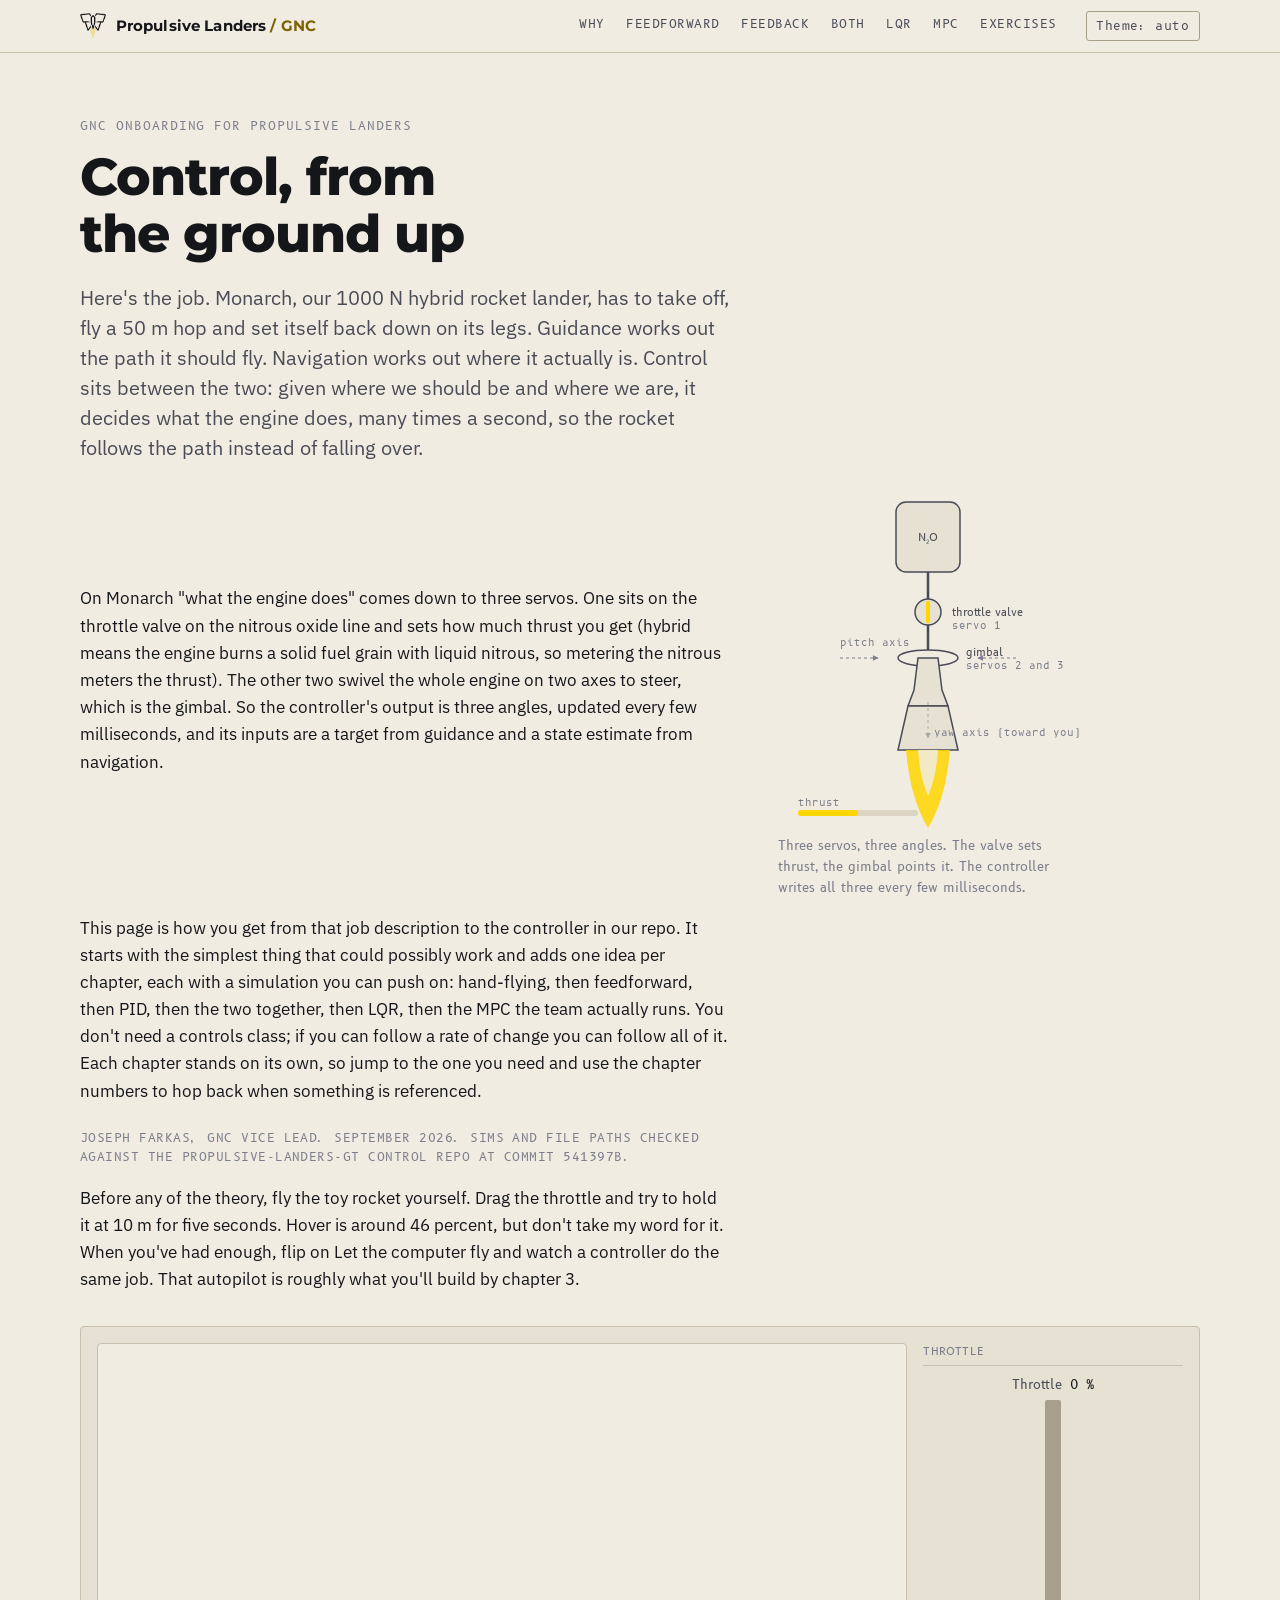
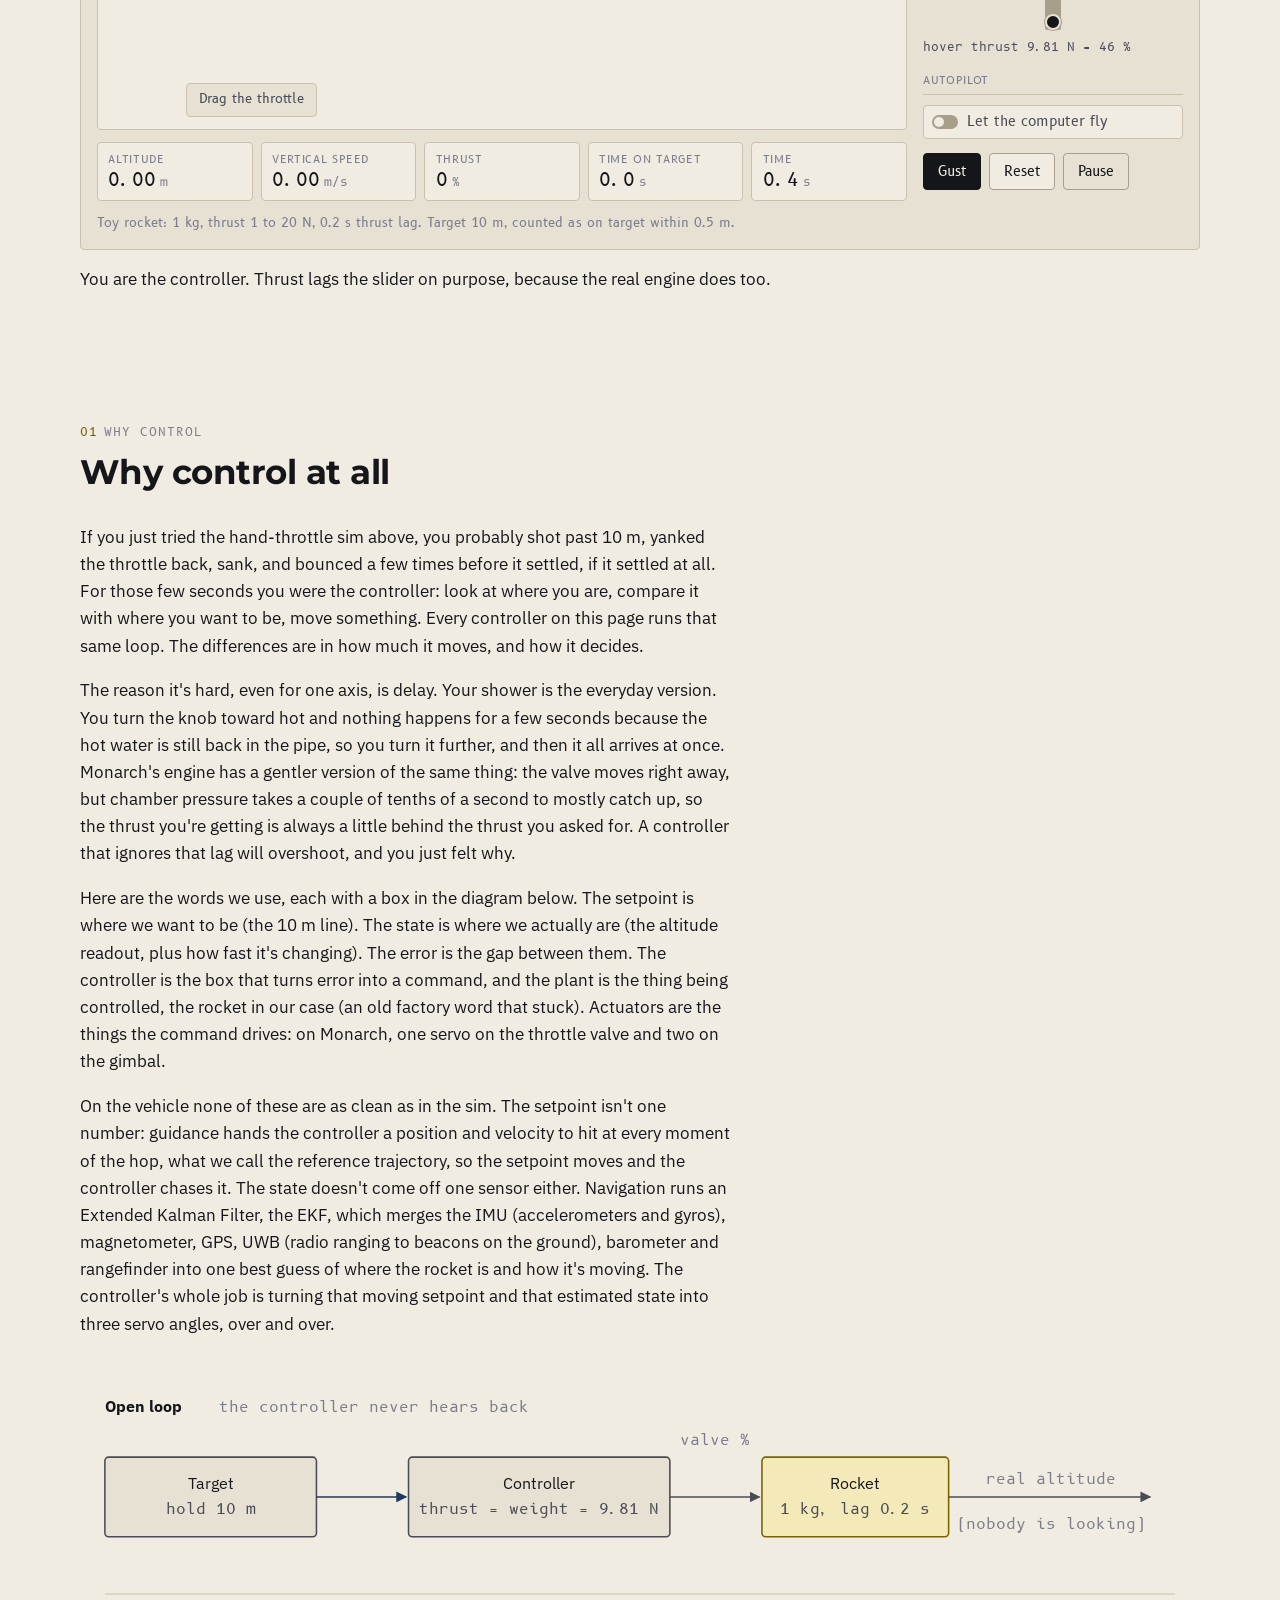
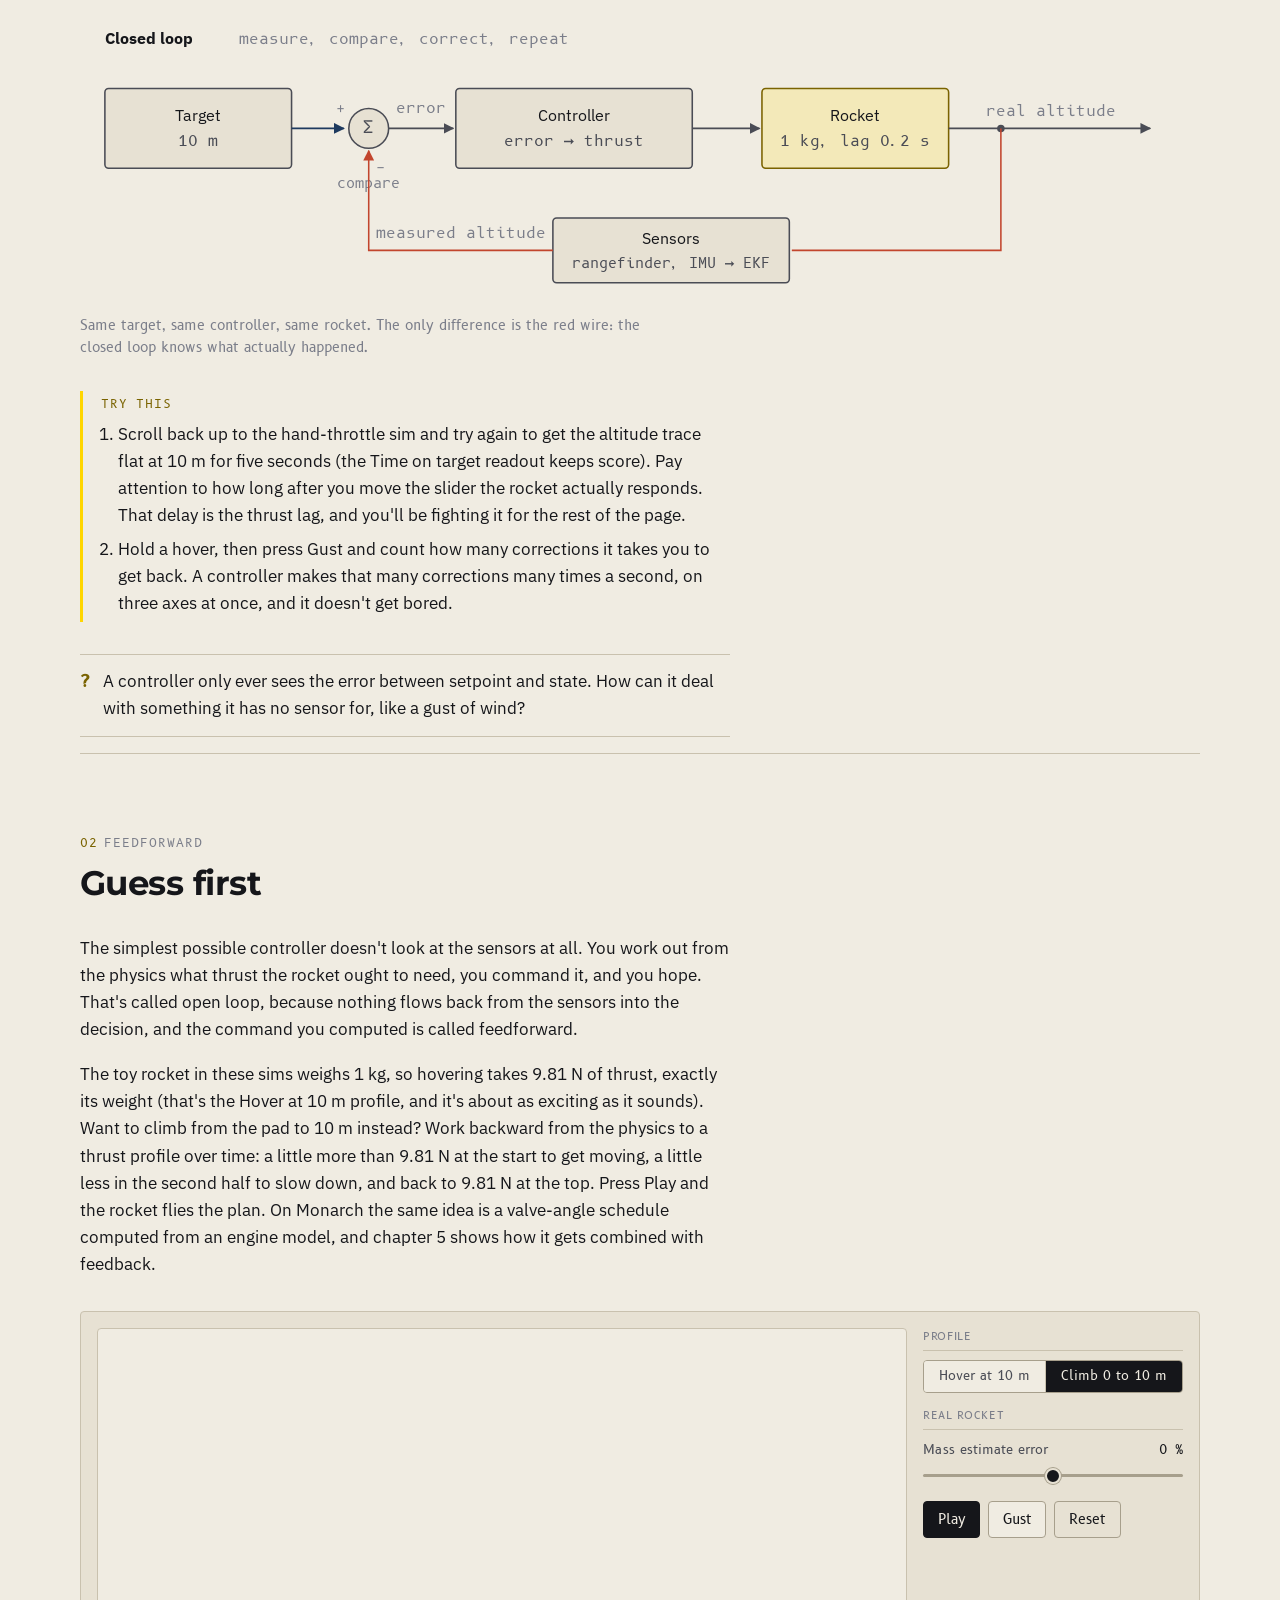
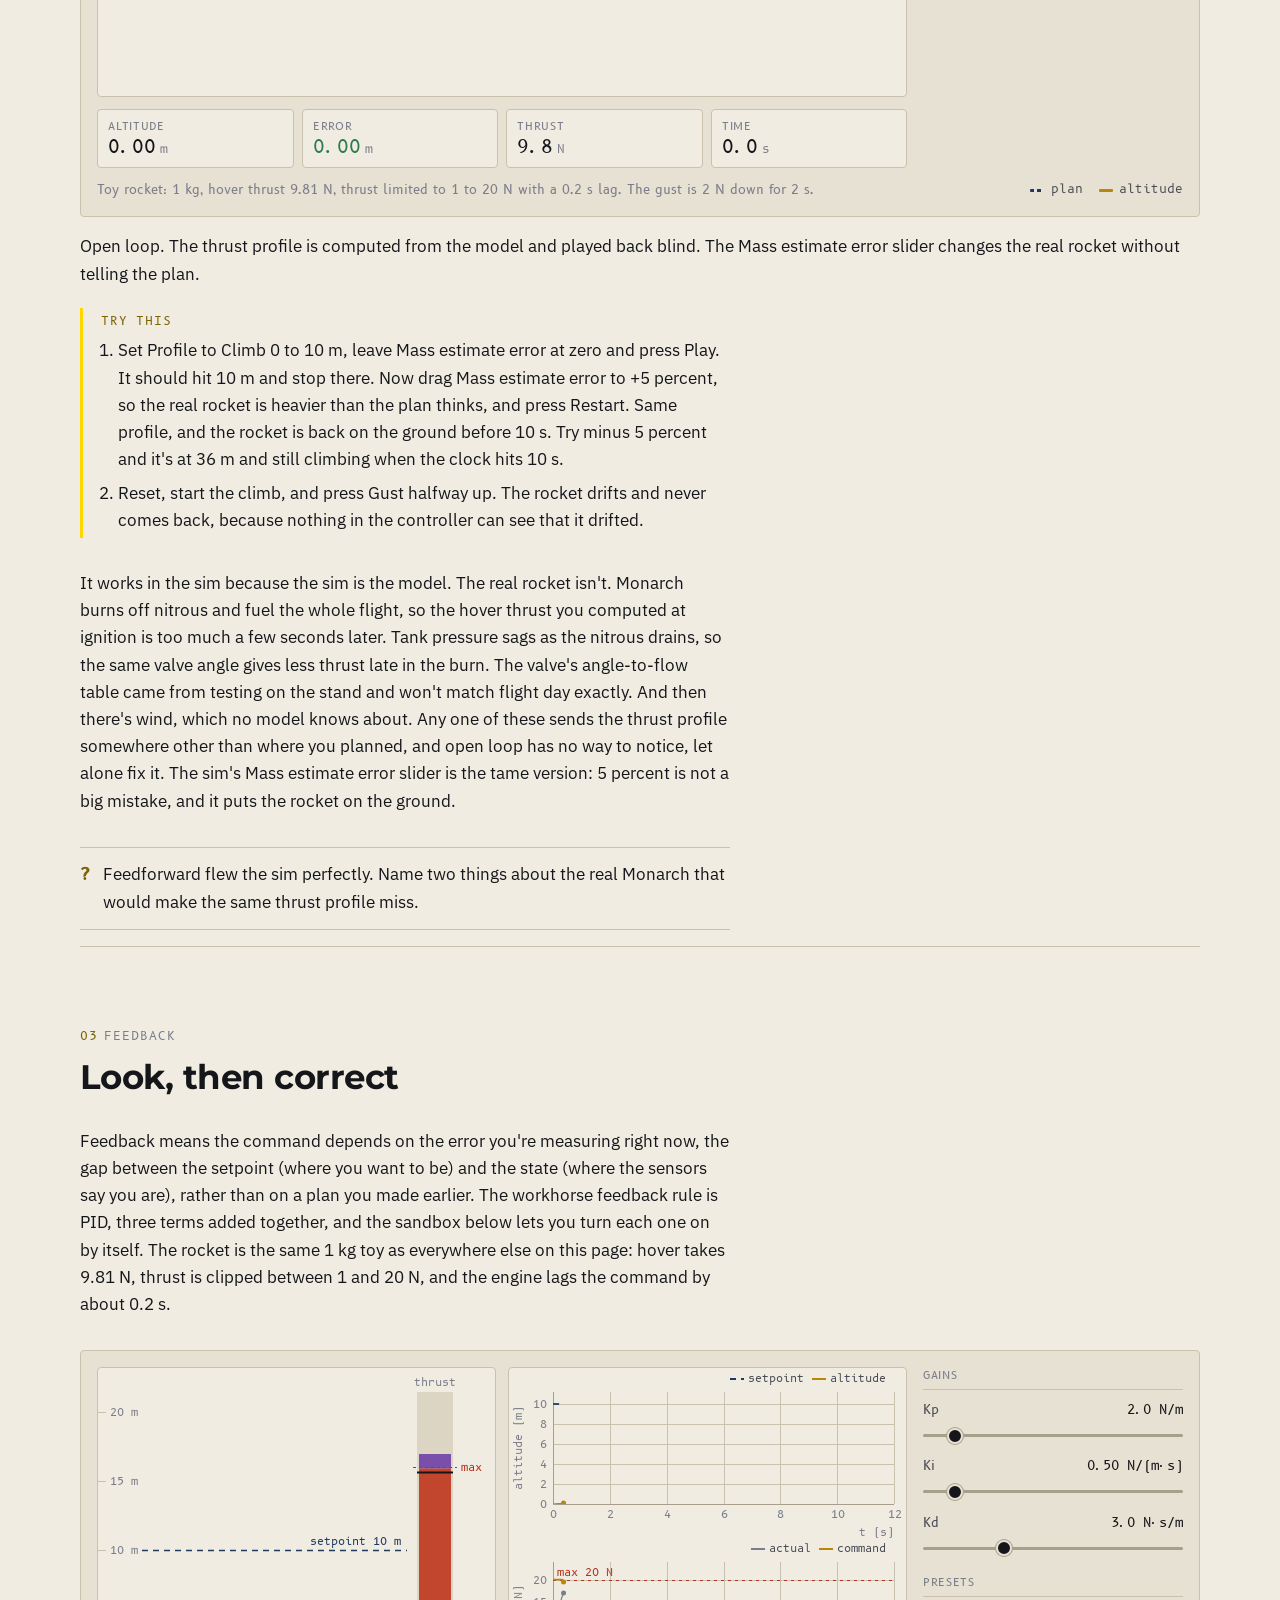
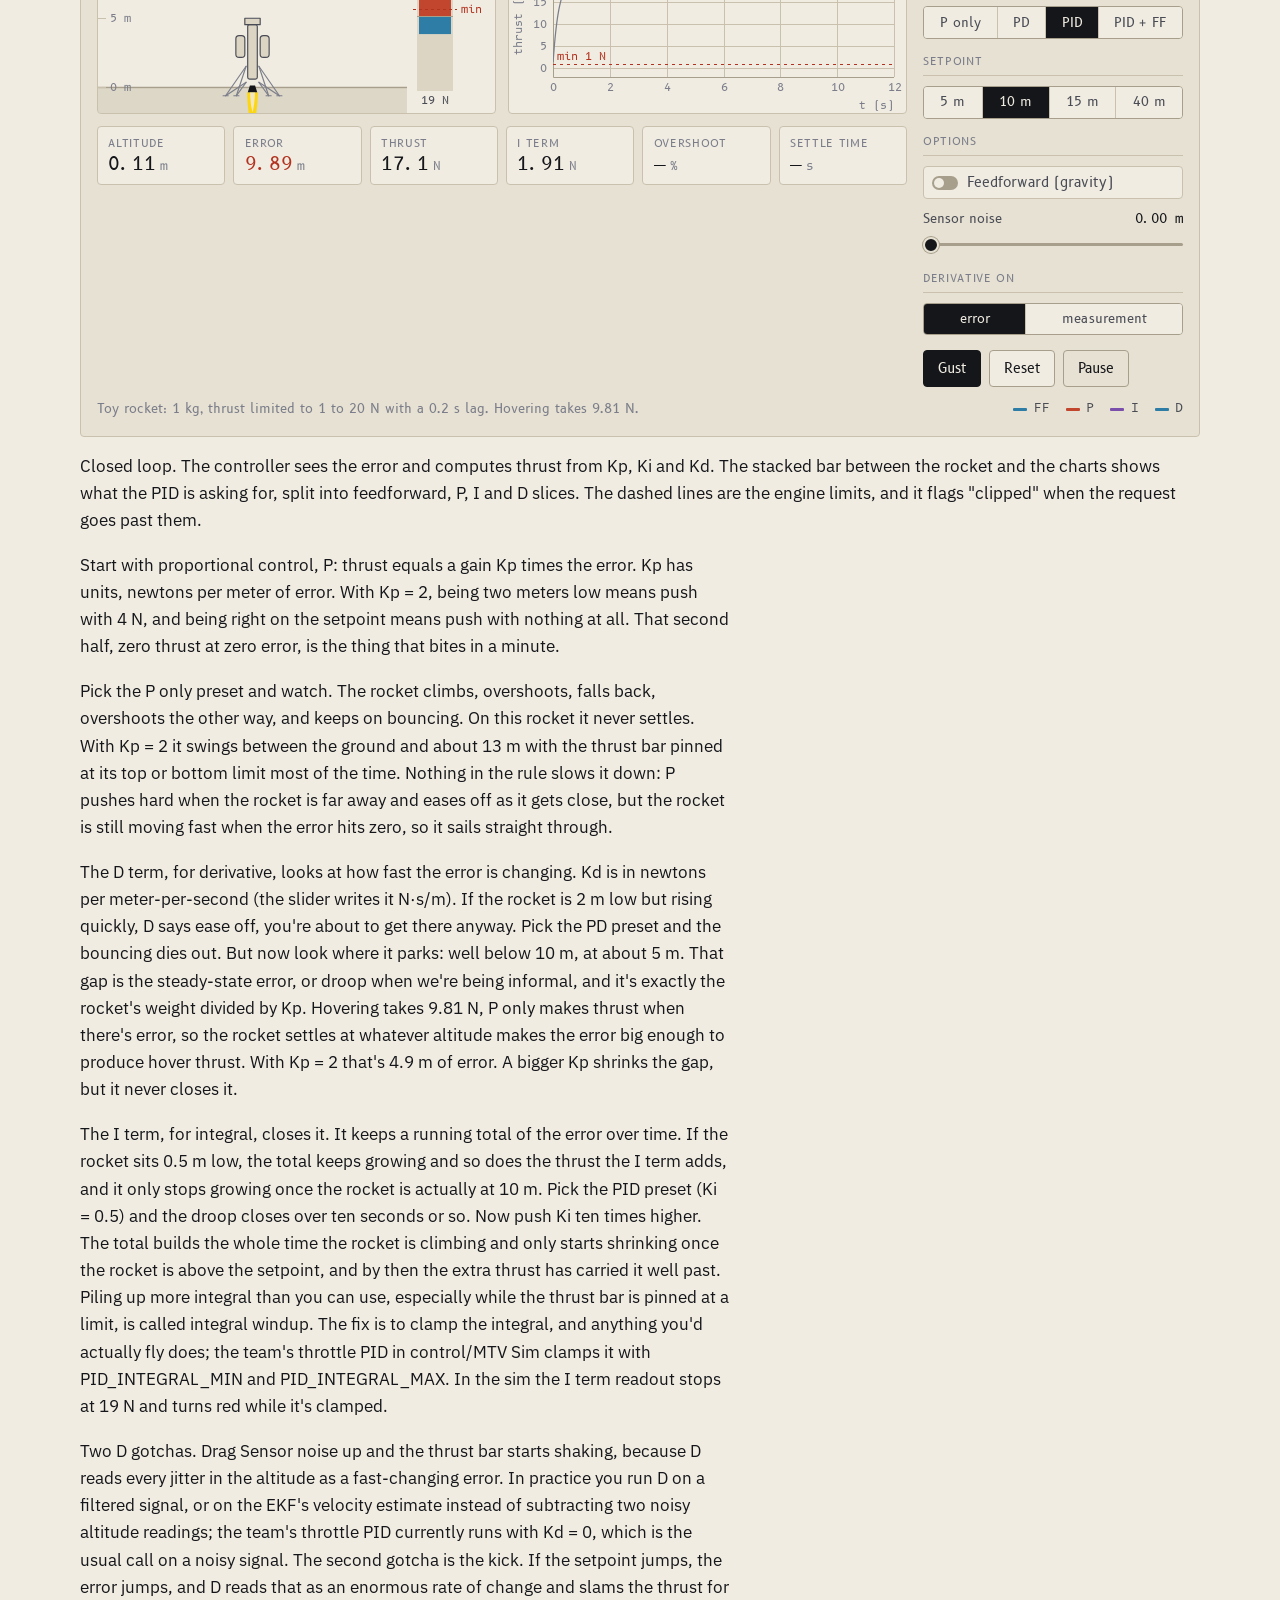
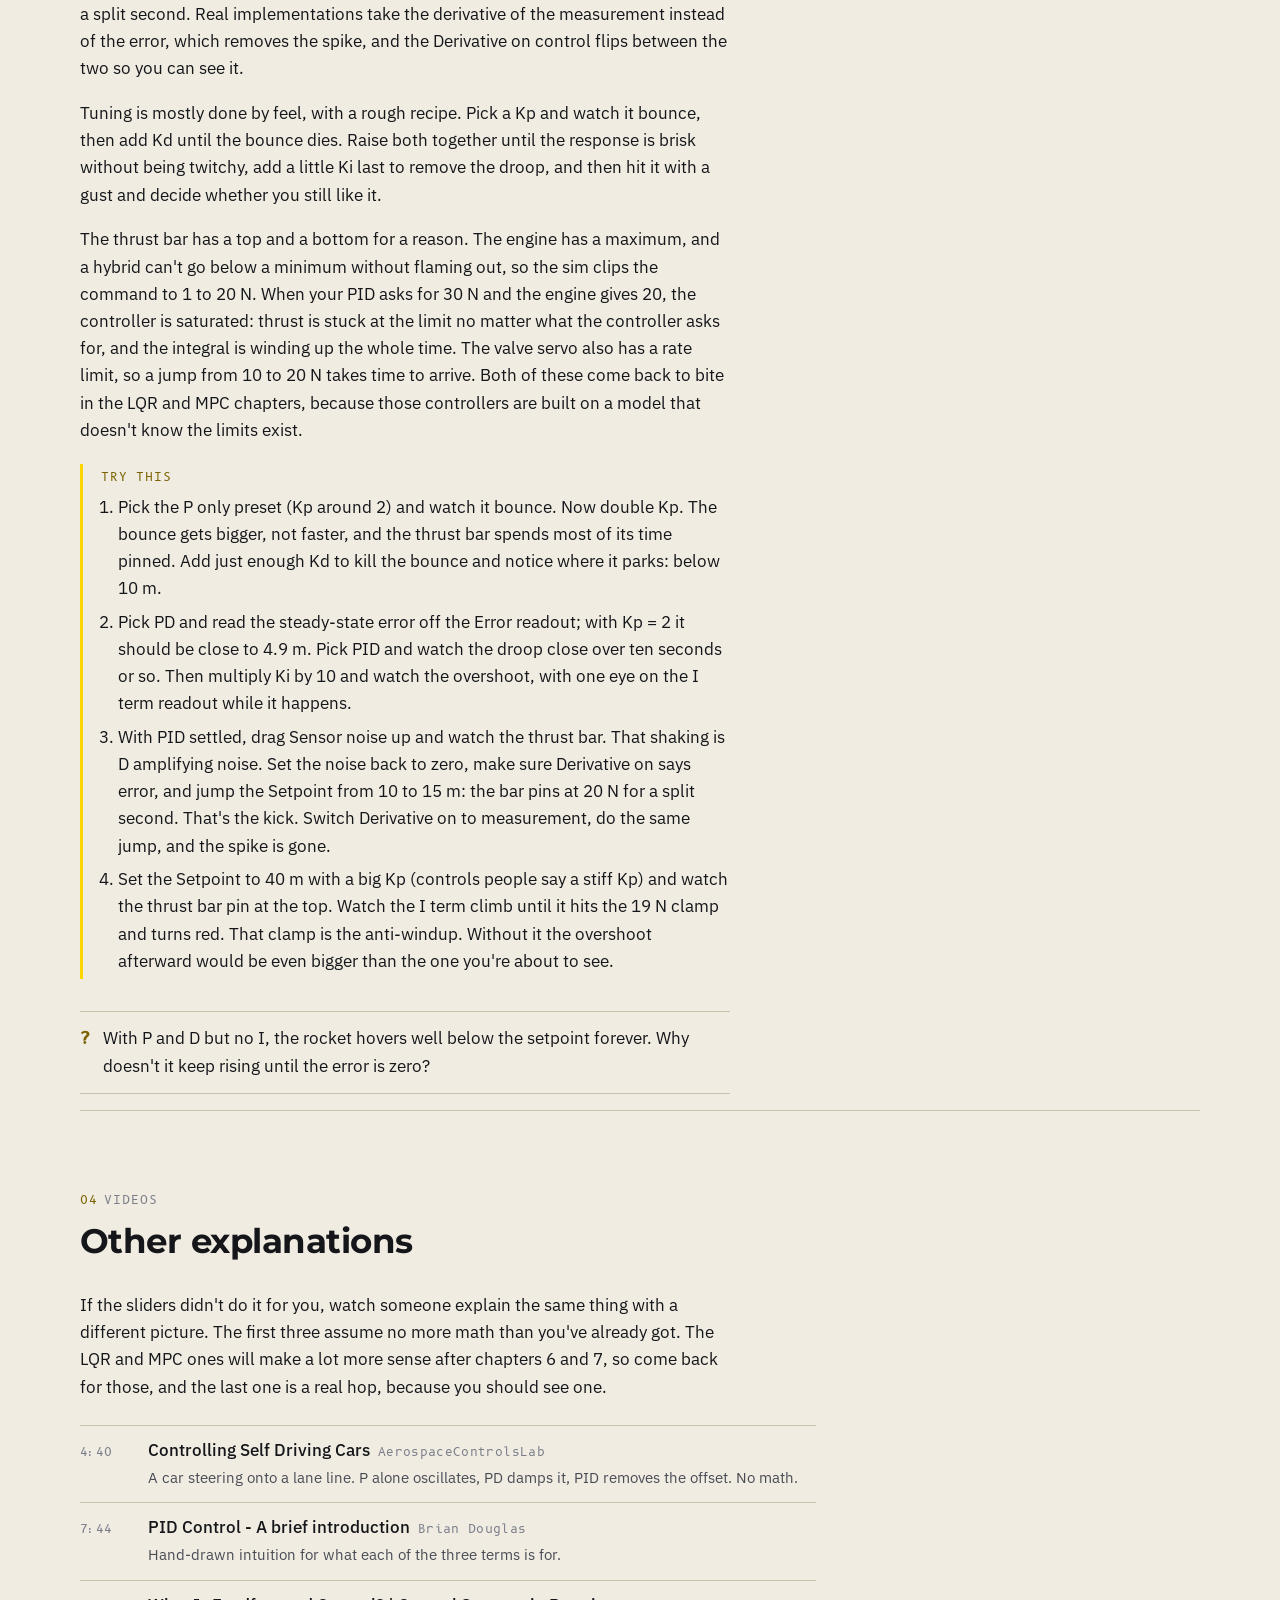
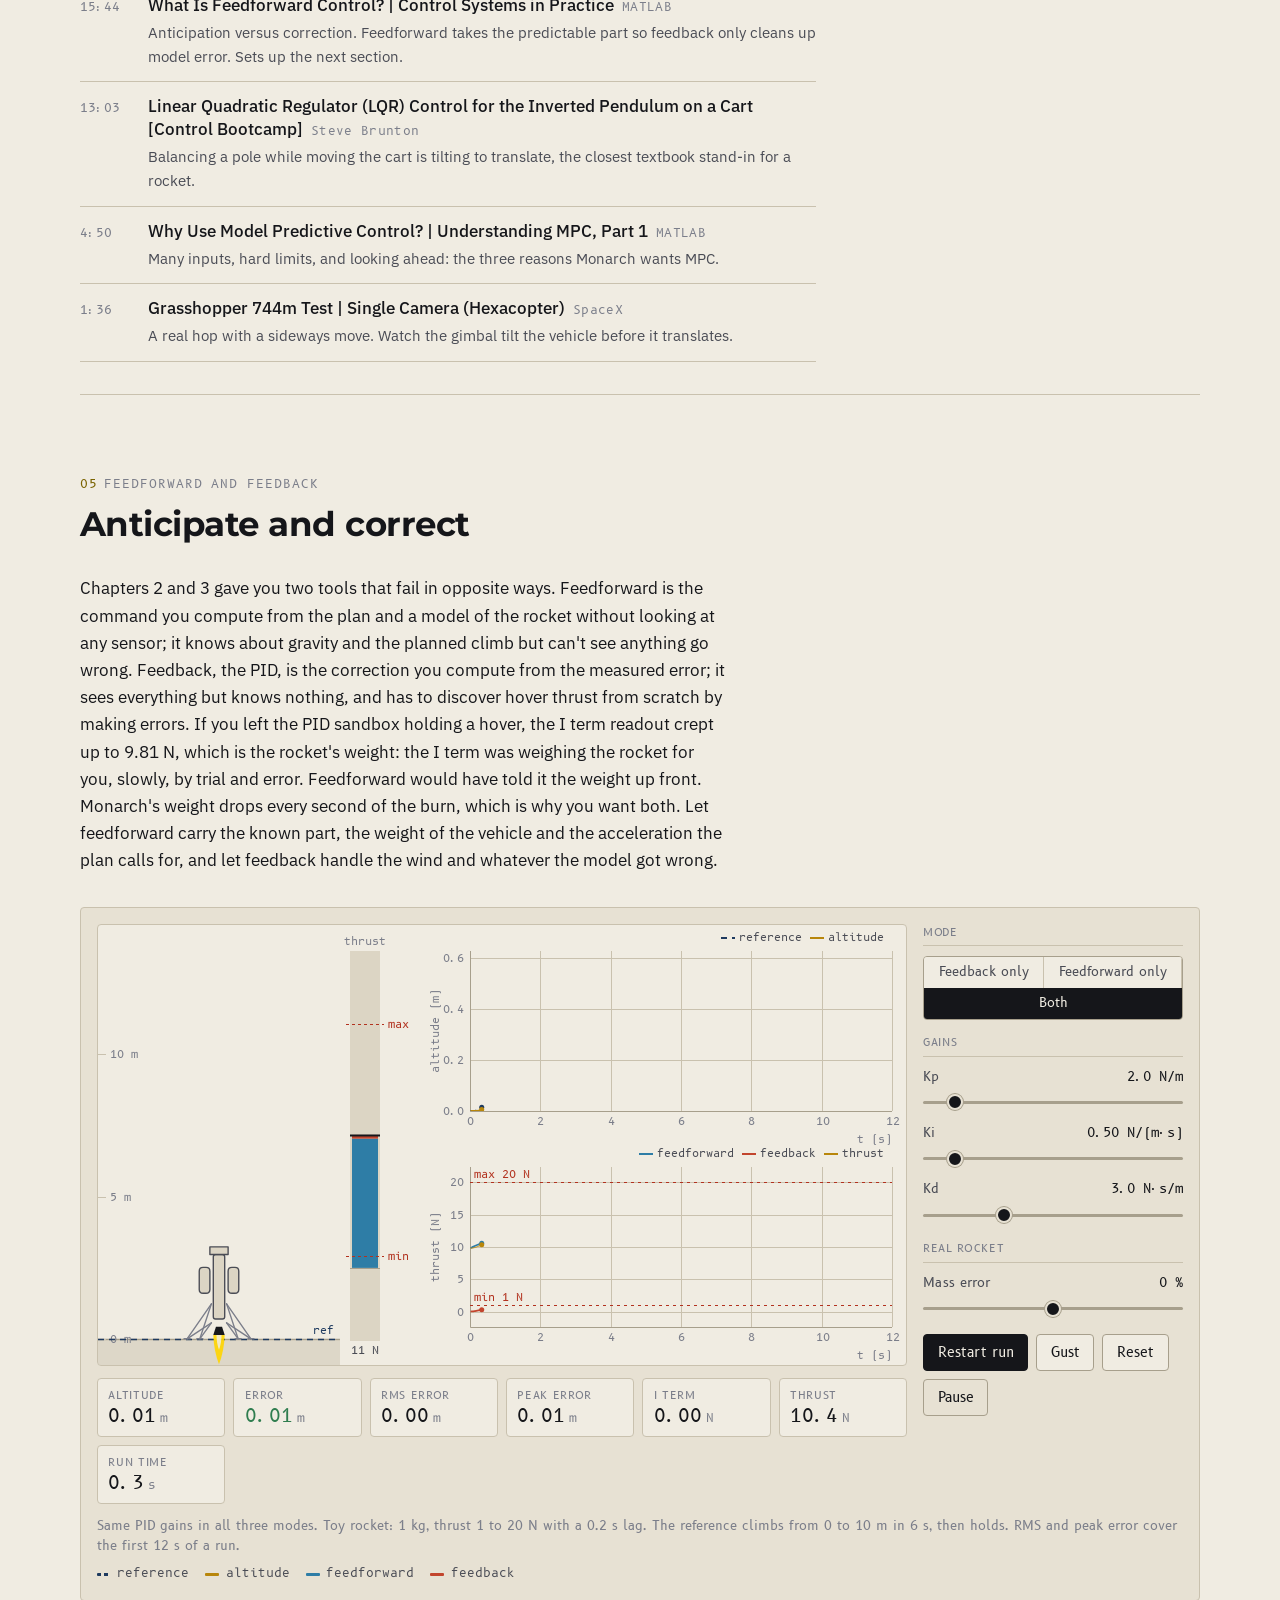
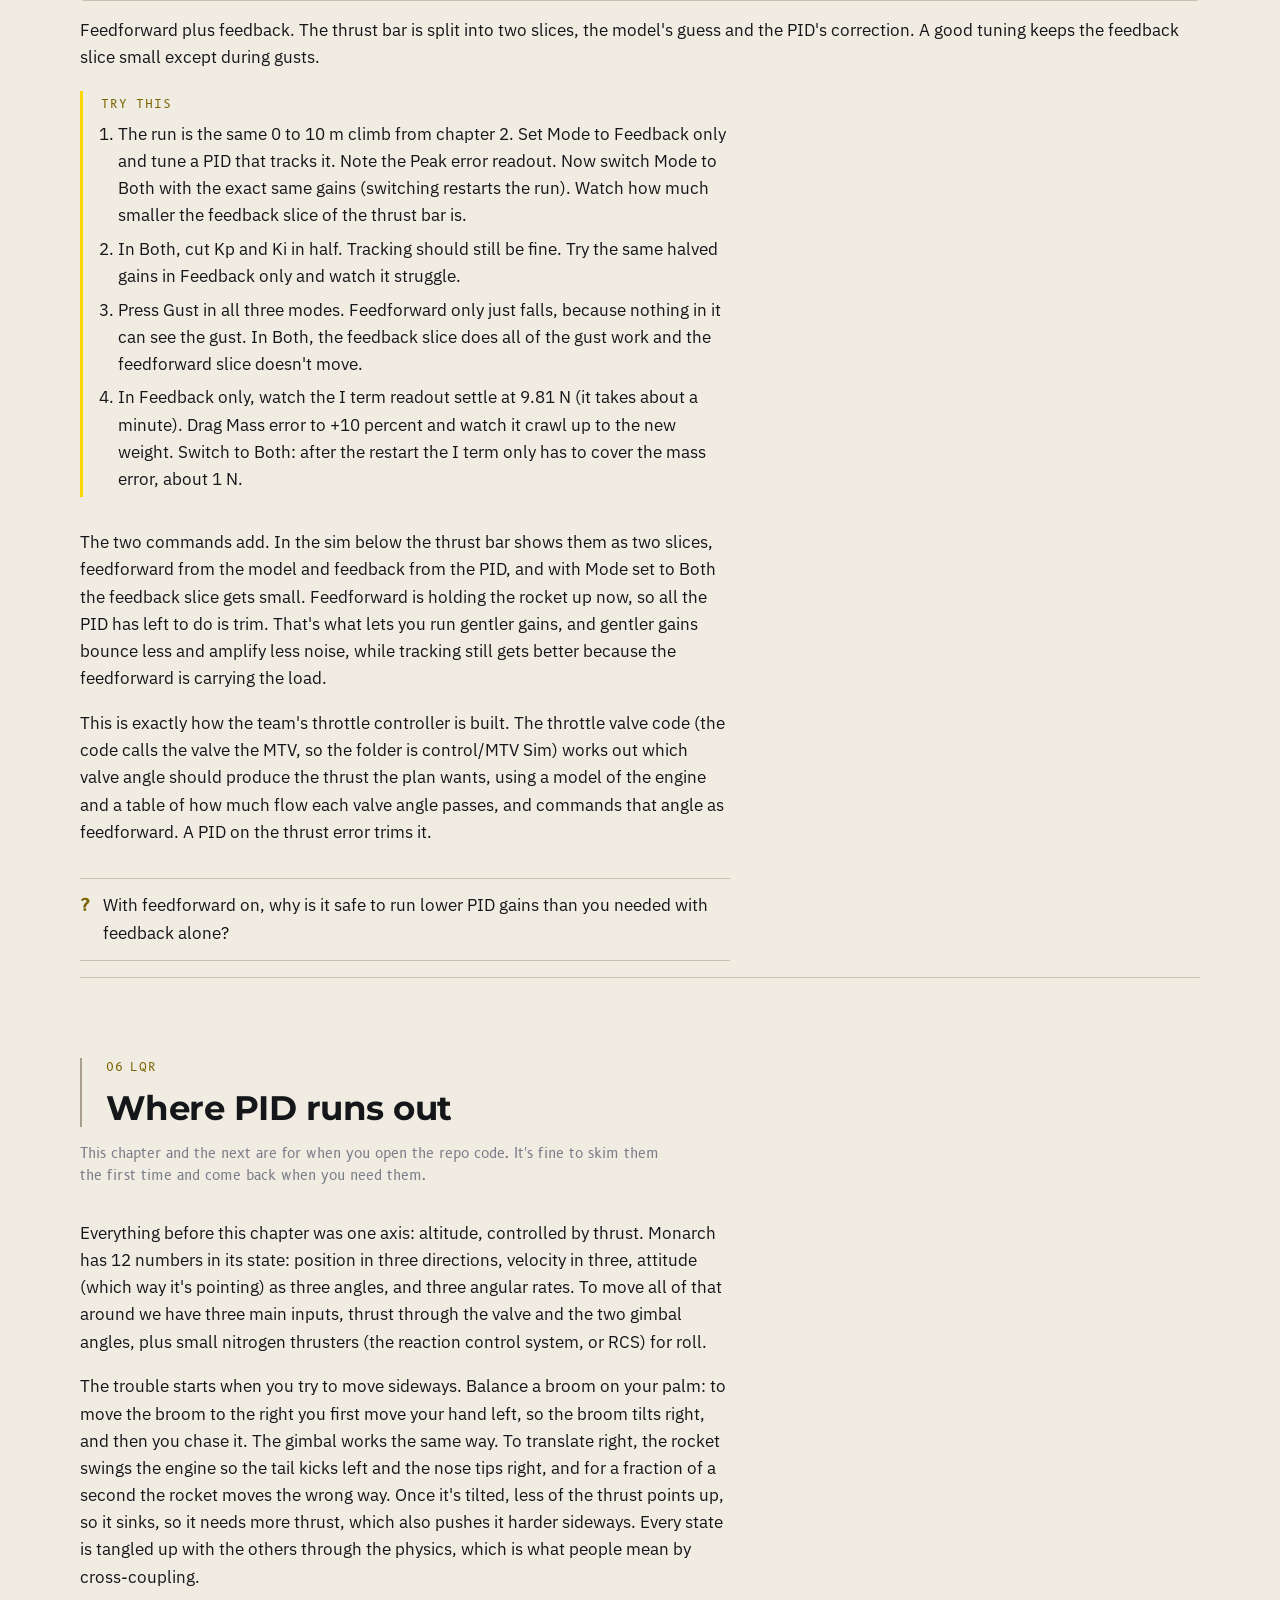
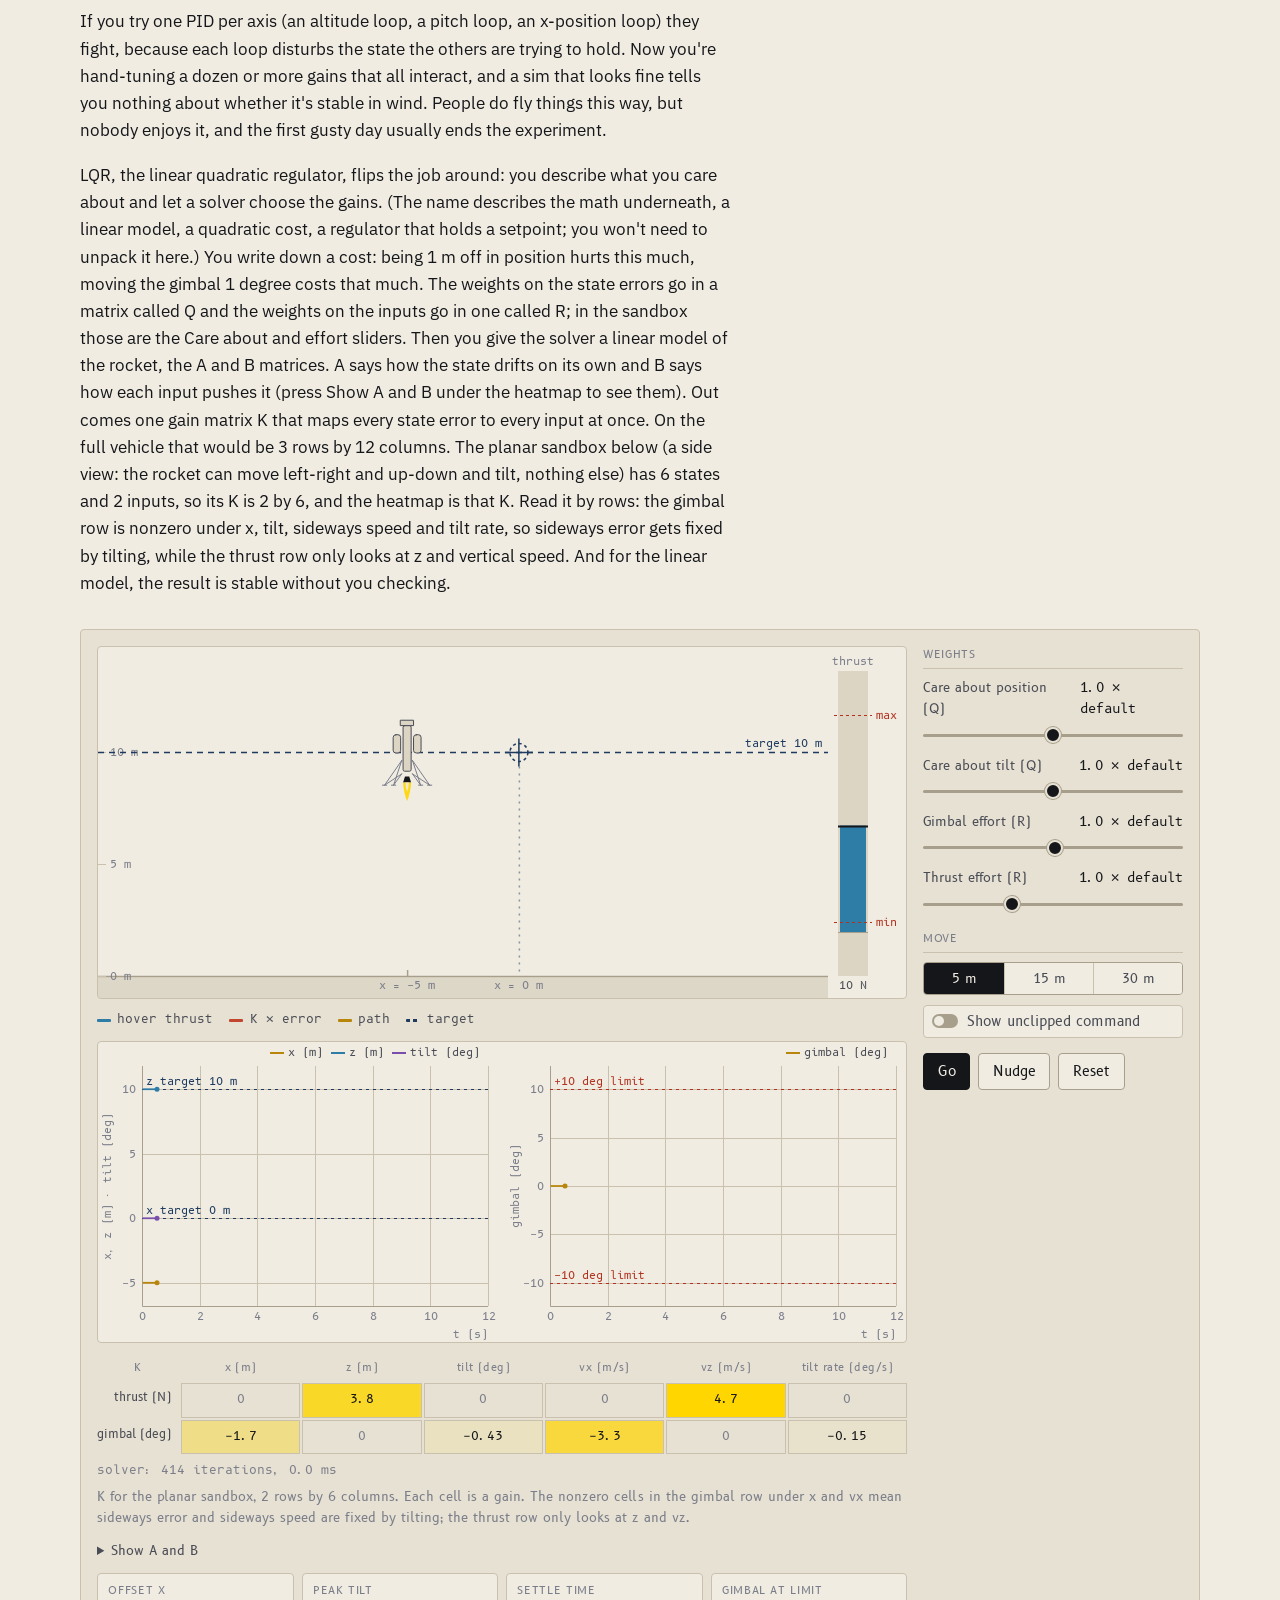
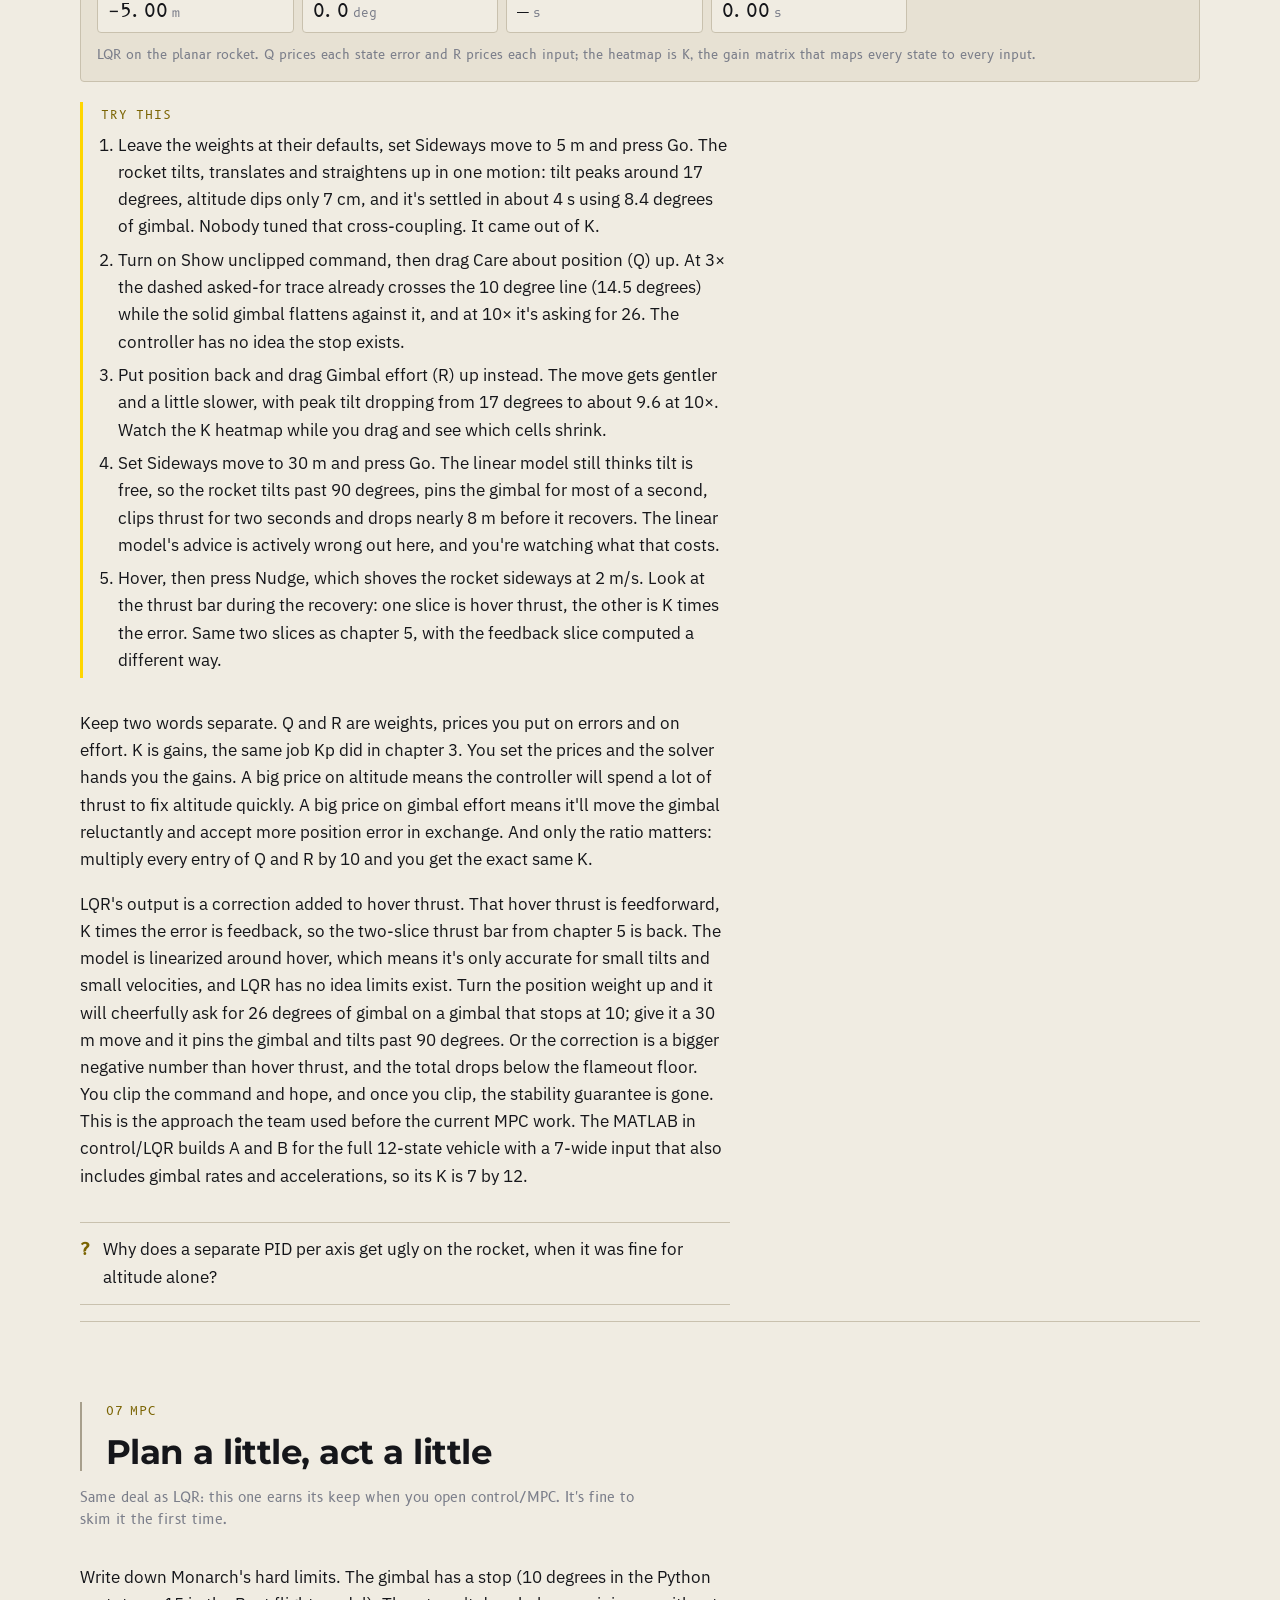
==== commit e2caf103: "Add the three-servo engine figure and redesign the landing page The guide's intro paragraph about th" ====
--- a/controls/index.html
+++ b/controls/index.html
@@ -26,7 +26,7 @@
   --font-ui: "B612", Verdana, "Segoe UI", sans-serif;
   --font-mono: "B612 Mono", "SFMono-Regular", Consolas, "Liberation Mono", monospace;
   --measure: 65ch;
-  --wide: 1040px;
+  --wide: 1120px;
   --gutter: clamp(1.25rem, 4vw, 3rem);
 }
 @media (prefers-color-scheme: dark) {
@@ -286,6 +286,32 @@
   body { background: #fff; color: #000; }
 }
 
+/* hero: engine figure beside the servo paragraph; wider prose on big screens */
+.hero .prose { max-width: var(--measure); }
+.hero-grid { display: grid; grid-template-columns: minmax(0, var(--measure)) minmax(240px, 300px); gap: 3rem; align-items: center; margin: 0 0 1rem; }
+.hero-grid .prose { max-width: none; }
+@media (max-width: 860px) { .hero-grid { grid-template-columns: 1fr; } .engine-fig { max-width: 300px; } }
+.engine-fig { margin: 0; padding-top: .5rem; }
+.engine-fig svg { width: 100%; height: auto; display: block; overflow: visible; }
+.engine-fig figcaption { font-family: var(--font-ui); font-size: .8125rem; color: var(--ink-3); margin-top: .5rem; }
+.ef-body { fill: var(--bg-2); stroke: var(--ink-2); stroke-width: 1.5; }
+.ef-ring { fill: none; stroke: var(--ink-2); stroke-width: 1.5; }
+.ef-line { fill: none; stroke: var(--ink-2); stroke-width: 2.5; }
+.ef-axis { fill: none; stroke: var(--ink-3); stroke-width: 1; stroke-dasharray: 3 3; }
+.ef-label { font-family: var(--font-ui); font-size: 11px; fill: var(--ink-2); }
+.ef-dim { font-family: var(--font-mono); font-size: 9.5px; fill: var(--ink-3); }
+.ef-valve { animation: ef-valve 6s ease-in-out infinite; transform-origin: 0 0; }
+.ef-pitch { animation: ef-pitch 7s ease-in-out infinite; transform-origin: 0 0; }
+.ef-yaw { animation: ef-yaw 5s ease-in-out infinite; transform-origin: 0 0; }
+.ef-flame { animation: ef-flame 6s ease-in-out infinite; transform-origin: 0 92px; }
+.ef-thrust { animation: ef-thrust 6s ease-in-out infinite; transform-origin: 20px 0; }
+@keyframes ef-valve { 0%, 100% { transform: rotate(0deg); } 50% { transform: rotate(70deg); } }
+@keyframes ef-pitch { 0%, 100% { transform: rotate(-9deg); } 50% { transform: rotate(9deg); } }
+@keyframes ef-yaw { 0%, 100% { transform: scaleX(1); } 25% { transform: scaleX(.86); } 75% { transform: scaleX(1.14); } }
+@keyframes ef-flame { 0%, 100% { transform: scaleY(.55); } 50% { transform: scaleY(1); } }
+@keyframes ef-thrust { 0%, 100% { transform: scaleX(.45); } 50% { transform: scaleX(1); } }
+@media (prefers-reduced-motion: reduce) { .ef-valve, .ef-pitch, .ef-yaw, .ef-flame, .ef-thrust { animation: none; } }
+
 </style>
 </head>
 <body>
@@ -308,7 +334,62 @@
 <span class="eyebrow">GNC onboarding for Propulsive Landers</span>
 <h1>Control, from the ground up</h1>
 <p class="lead">Here's the job. Monarch, our 1000 N hybrid rocket lander, has to take off, fly a 50 m hop and set itself back down on its legs. Guidance works out the path it should fly. Navigation works out where it actually is. Control sits between the two: given where we should be and where we are, it decides what the engine does, many times a second, so the rocket follows the path instead of falling over.</p>
+</div>
+<div class="hero-grid"><div class="prose">
 <p>On Monarch "what the engine does" comes down to three servos. One sits on the throttle valve on the nitrous oxide line and sets how much thrust you get (hybrid means the engine burns a solid fuel grain with liquid nitrous, so metering the nitrous meters the thrust). The other two swivel the whole engine on two axes to steer, which is the gimbal. So the controller's output is three angles, updated every few milliseconds, and its inputs are a target from guidance and a state estimate from navigation.</p>
+</div>
+<figure class="engine-fig" aria-labelledby="engine-fig-t">
+<svg viewBox="0 0 300 340" role="img" aria-labelledby="engine-fig-t engine-fig-d">
+  <title id="engine-fig-t">The three servos the controller commands</title>
+  <desc id="engine-fig-d">A rocket engine hanging below a tank. A valve on the nitrous line opens and closes to set thrust. The engine swivels left and right on one gimbal axis and toward and away from you on the other. The flame changes length with the valve.</desc>
+  <defs>
+    <marker id="ef-arr" viewBox="0 0 10 10" refX="9" refY="5" markerWidth="6" markerHeight="6" orient="auto"><path d="M0 0L10 5L0 10z" style="fill:var(--ink-3)"/></marker>
+  </defs>
+  <!-- tank and feed line -->
+  <rect class="ef-body" x="118" y="14" width="64" height="70" rx="10"/>
+  <text x="150" y="53" text-anchor="middle" class="ef-label">N₂O</text>
+  <path class="ef-line" d="M150 84 V112"/>
+  <!-- throttle valve: the disc rotates -->
+  <g transform="translate(150 124)">
+    <circle class="ef-body" r="13"/>
+    <g class="ef-valve"><rect x="-2" y="-11" width="4" height="22" rx="1" style="fill:var(--gold)"/></g>
+    <text x="24" y="4" class="ef-label">throttle valve</text>
+    <text x="24" y="17" class="ef-dim">servo 1</text>
+  </g>
+  <path class="ef-line" d="M150 137 V162"/>
+  <!-- gimbal ring (pivot) -->
+  <ellipse class="ef-ring" cx="150" cy="170" rx="30" ry="8"/>
+  <text x="188" y="168" class="ef-label">gimbal</text>
+  <text x="188" y="181" class="ef-dim">servos 2 and 3</text>
+  <!-- the engine, pivoting about the ring -->
+  <g class="ef-engine" transform="translate(150 170)">
+    <g class="ef-pitch">
+      <g class="ef-yaw">
+        <path class="ef-body" d="M-10 0 H10 L14 32 L20 48 H-20 L-14 32 Z"/>
+        <path class="ef-body" d="M-20 48 L-30 92 H30 L20 48 Z"/>
+        <!-- flame: length driven by the same timing as the valve -->
+        <g class="ef-flame">
+          <path d="M-22 92 Q-18 140 0 170 Q18 140 22 92 Z" style="fill:var(--gold);opacity:.85"/>
+          <path d="M-10 92 Q-8 120 0 138 Q8 120 10 92 Z" style="fill:var(--bg);opacity:.85"/>
+        </g>
+      </g>
+    </g>
+  </g>
+  <!-- axis hints -->
+  <path class="ef-axis" d="M62 170 H100" marker-end="url(#ef-arr)"/>
+  <path class="ef-axis" d="M238 170 H200" marker-end="url(#ef-arr)"/>
+  <text x="62" y="158" class="ef-dim">pitch axis</text>
+  <path class="ef-axis" d="M150 214 L150 250" marker-end="url(#ef-arr)" style="opacity:.55"/>
+  <text x="156" y="248" class="ef-dim">yaw axis (toward you)</text>
+  <!-- thrust readout -->
+  <text x="20" y="318" class="ef-dim">thrust</text>
+  <rect x="20" y="322" width="120" height="6" rx="3" style="fill:var(--bg-3)"/>
+  <rect class="ef-thrust" x="20" y="322" width="60" height="6" rx="3" style="fill:var(--gold)"/>
+</svg>
+<figcaption>Three servos, three angles. The valve sets thrust, the gimbal points it. The controller writes all three every few milliseconds.</figcaption>
+</figure>
+</div>
+<div class="prose">
 <p>This page is how you get from that job description to the controller in our repo. It starts with the simplest thing that could possibly work and adds one idea per chapter, each with a simulation you can push on: hand-flying, then feedforward, then PID, then the two together, then LQR, then the MPC the team actually runs. You don't need a controls class; if you can follow a rate of change you can follow all of it. Each chapter stands on its own, so jump to the one you need and use the chapter numbers to hop back when something is referenced.</p>
 <p class="hero-meta">Joseph Farkas, GNC vice lead. September 2026. Sims and file paths checked against the Propulsive-Landers-GT control repo at commit 541397b.</p>
 <p>Before any of the theory, fly the toy rocket yourself. Drag the throttle and try to hold it at 10 m for five seconds. Hover is around 46 percent, but don't take my word for it. When you've had enough, flip on Let the computer fly and watch a controller do the same job. That autopilot is roughly what you'll build by chapter 3.</p>
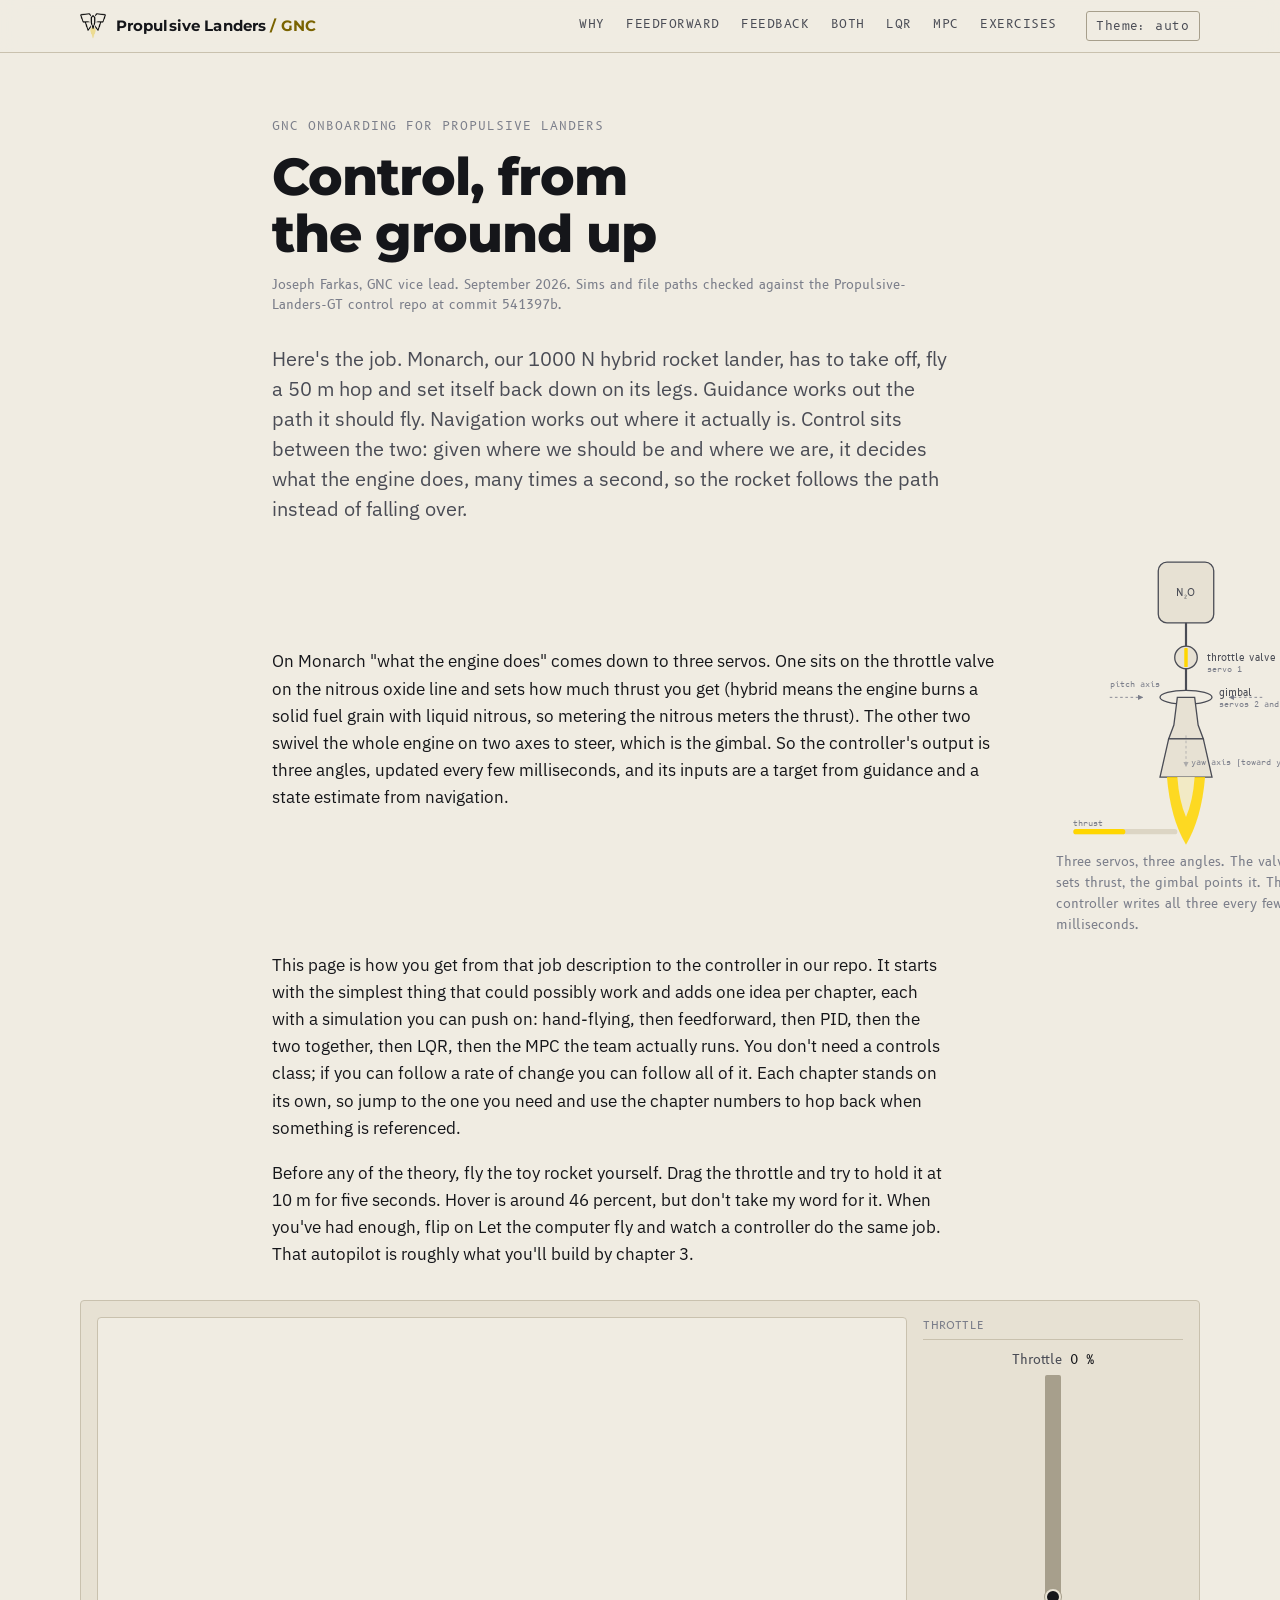
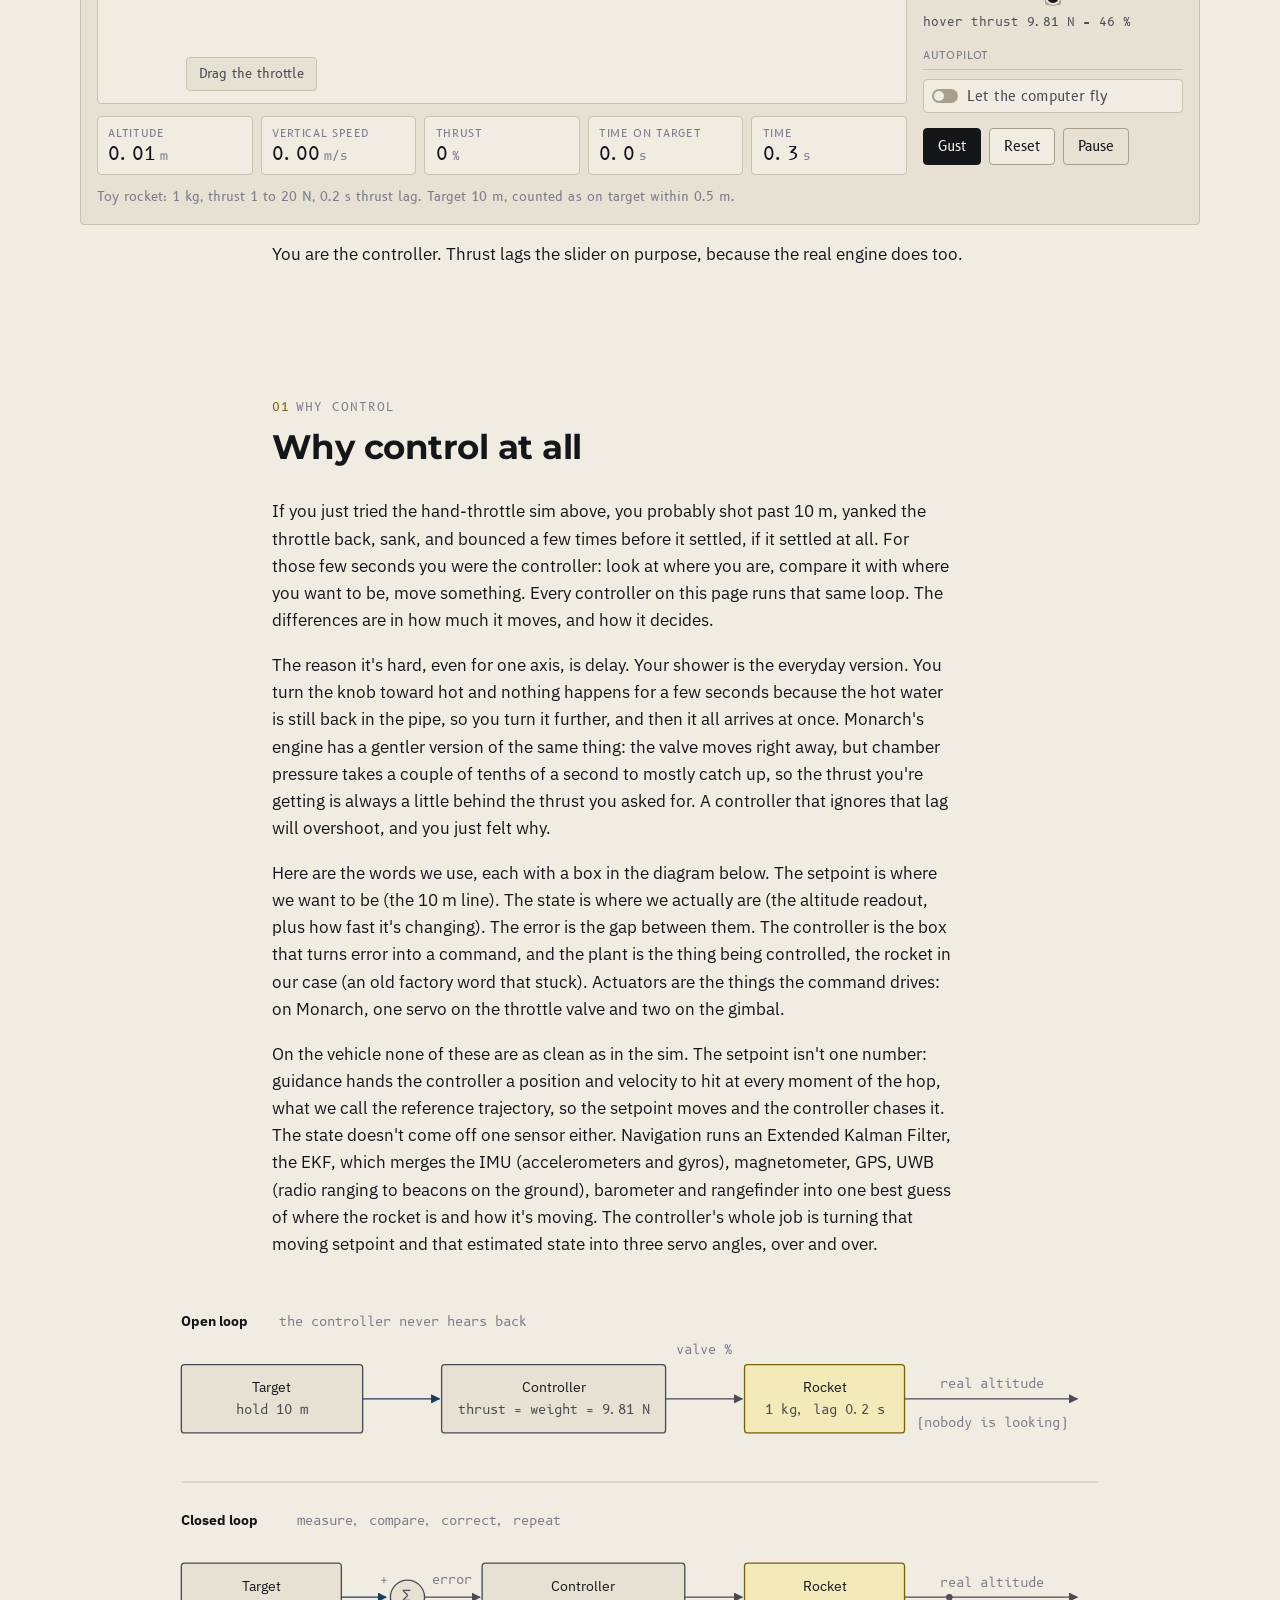
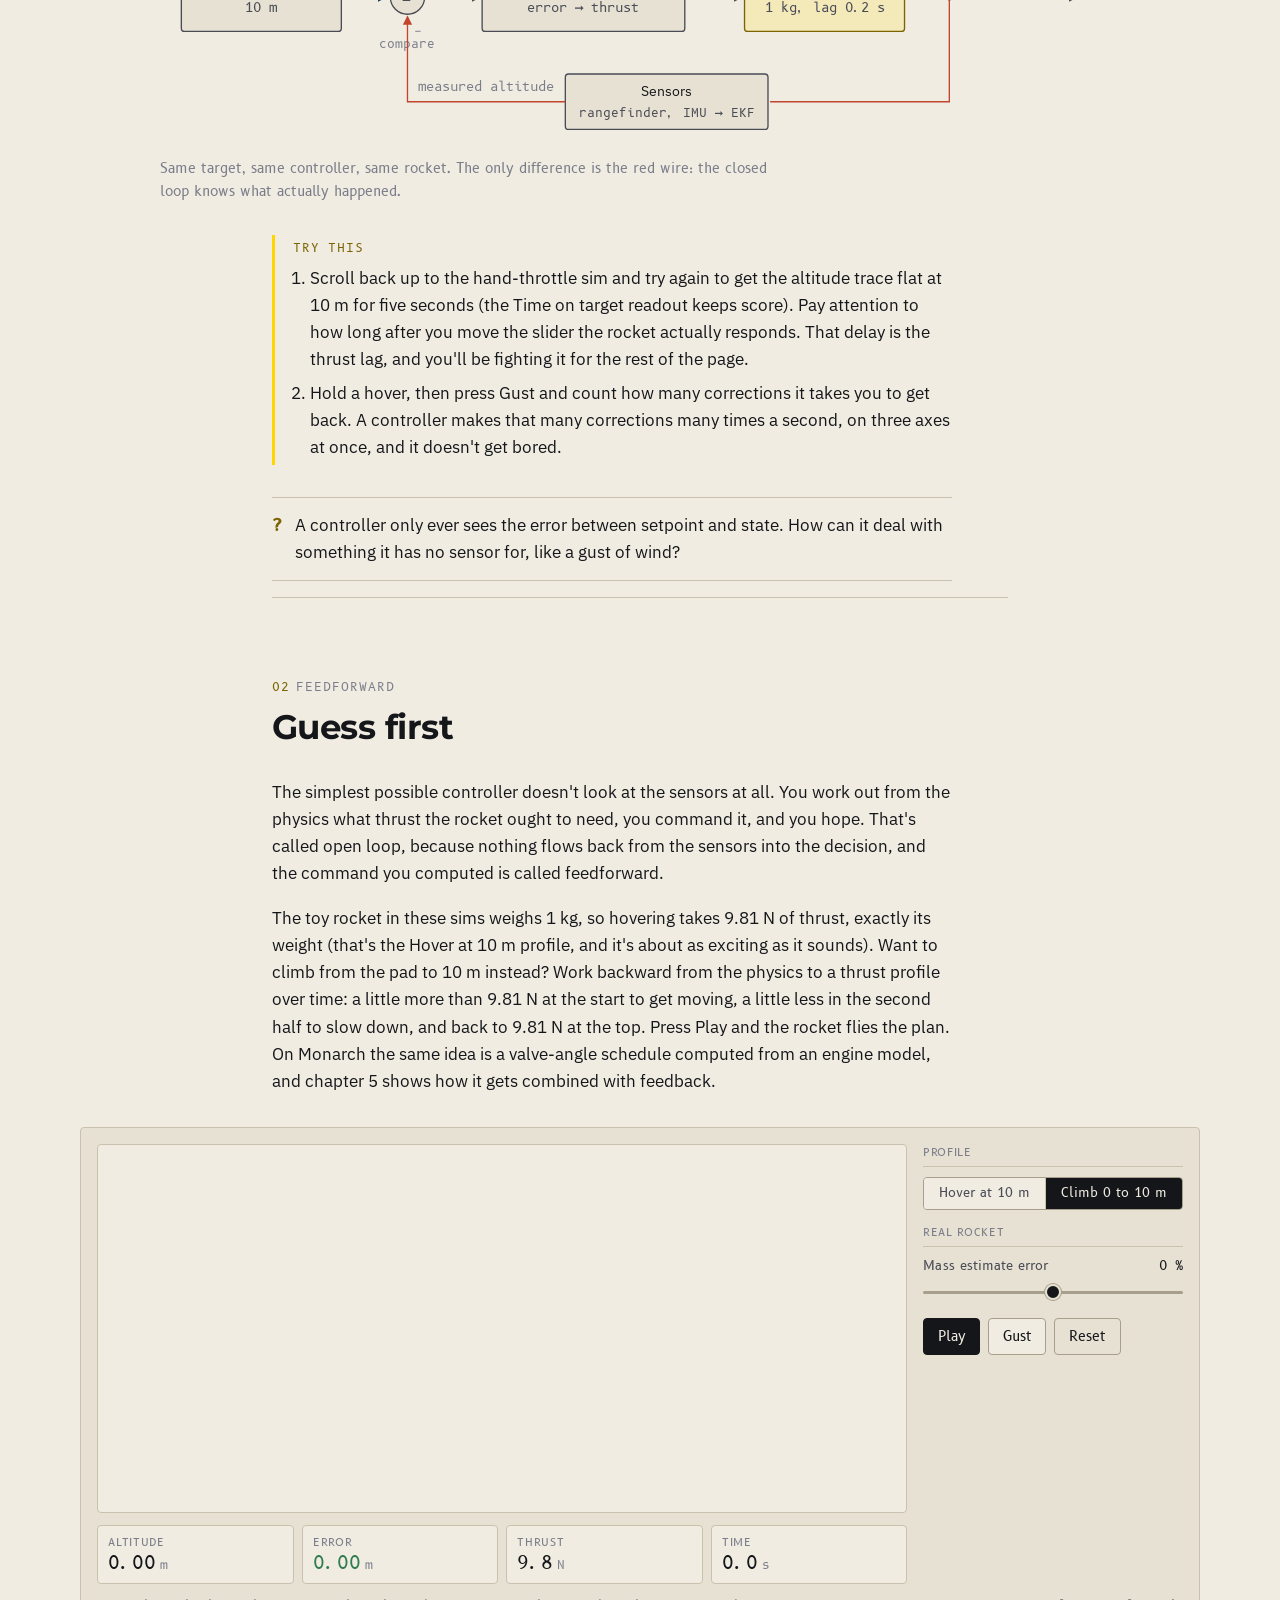
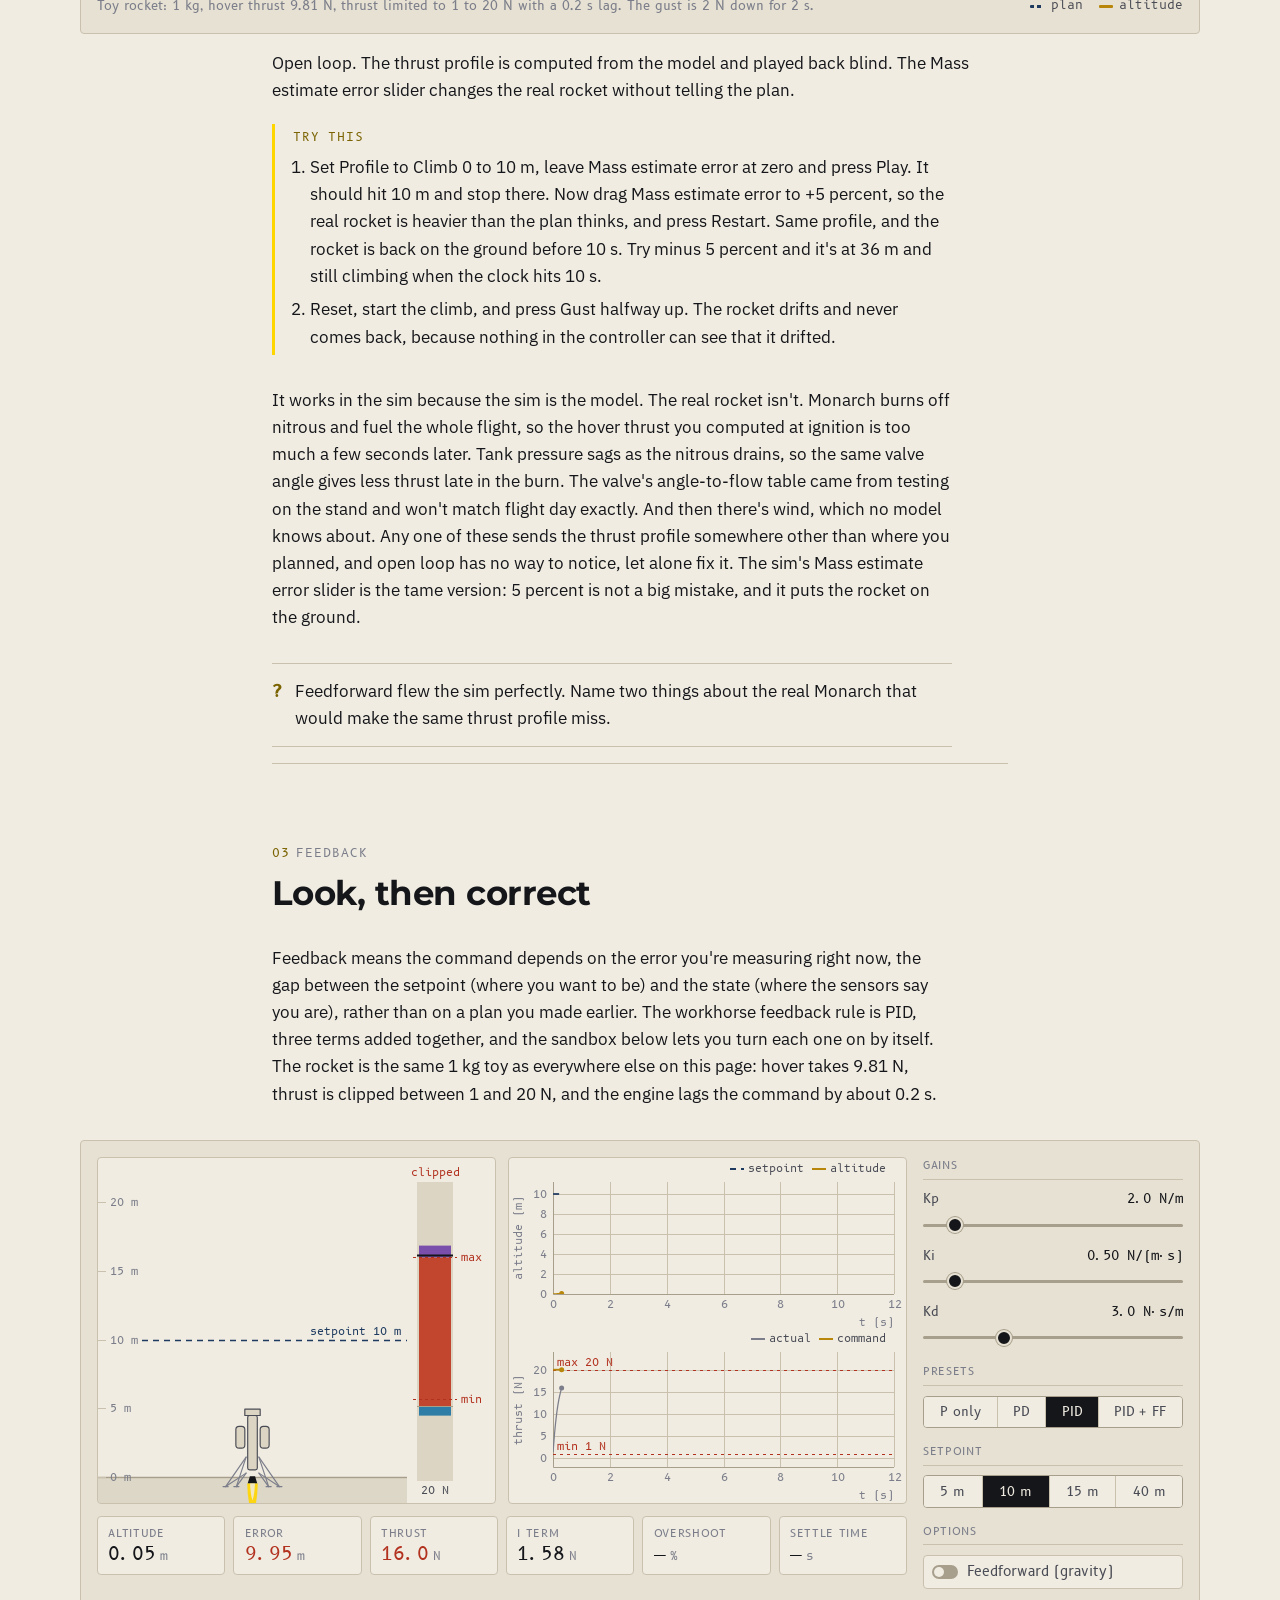
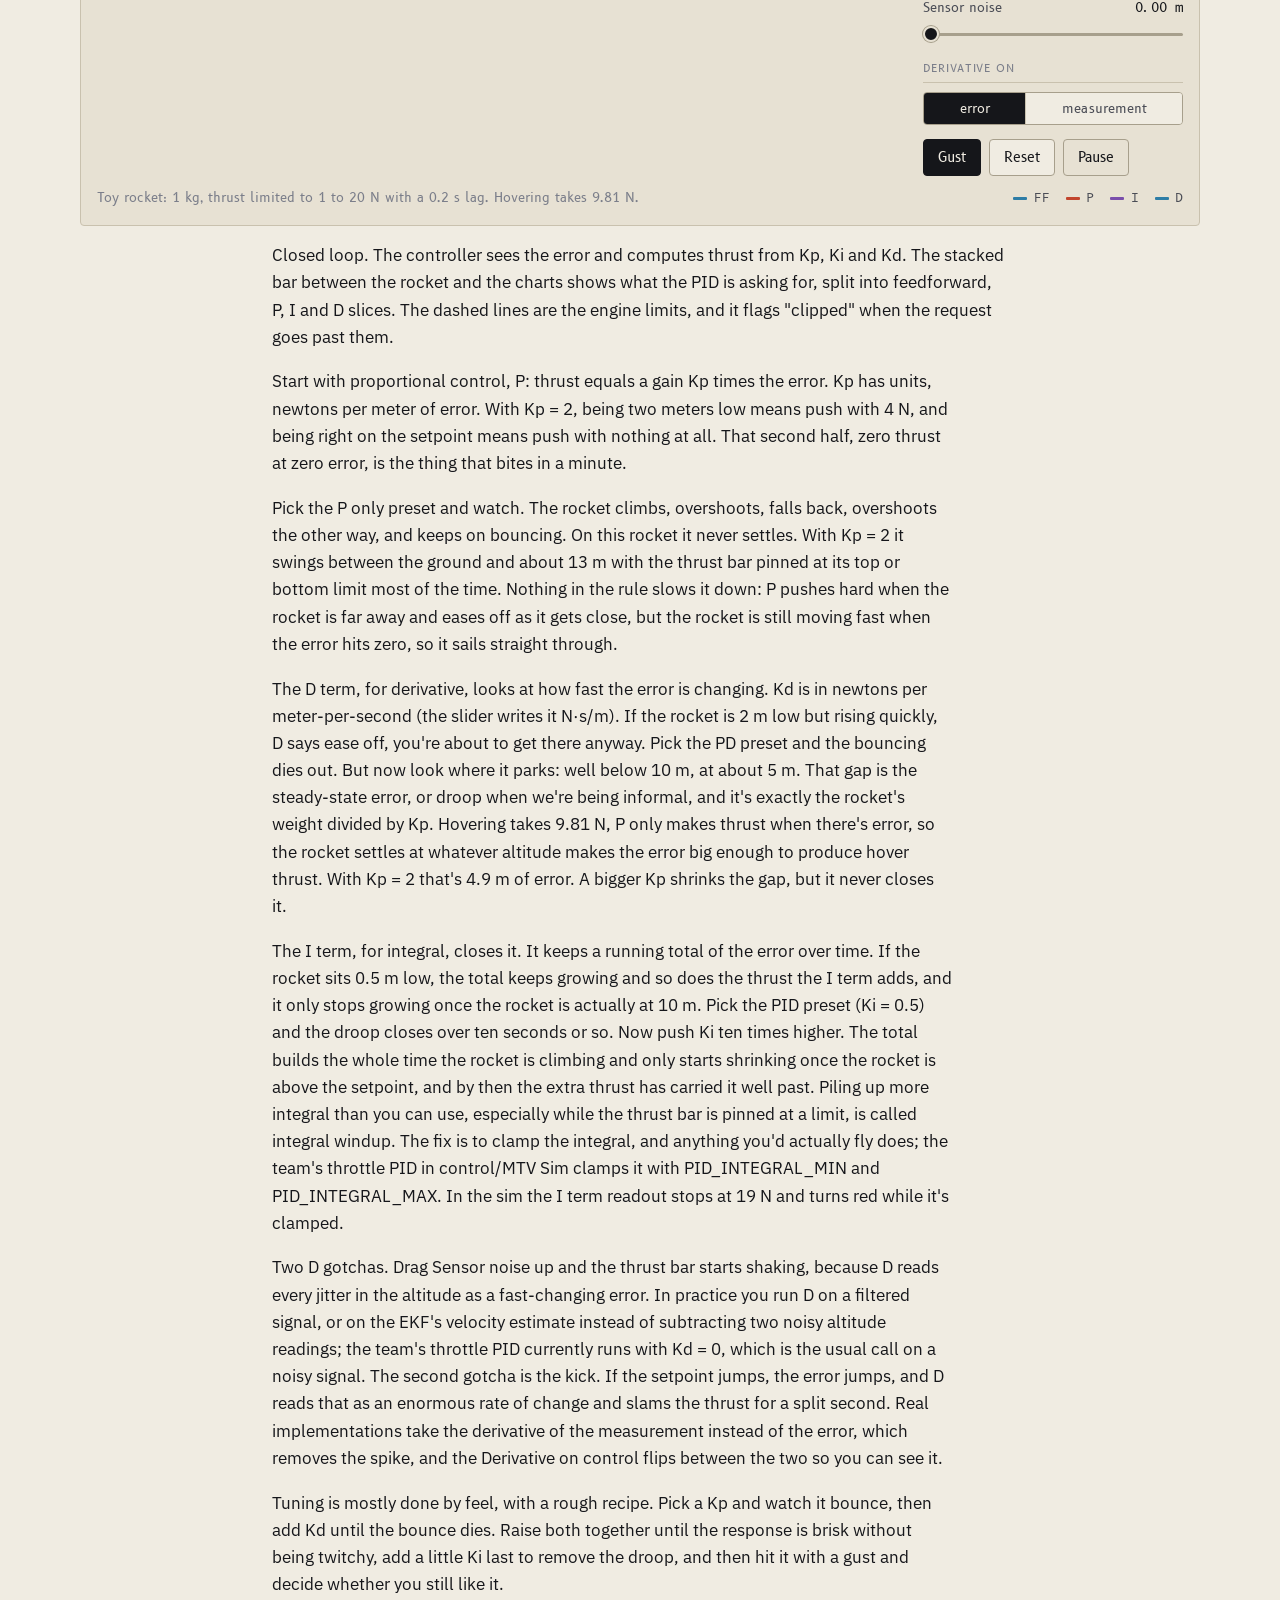
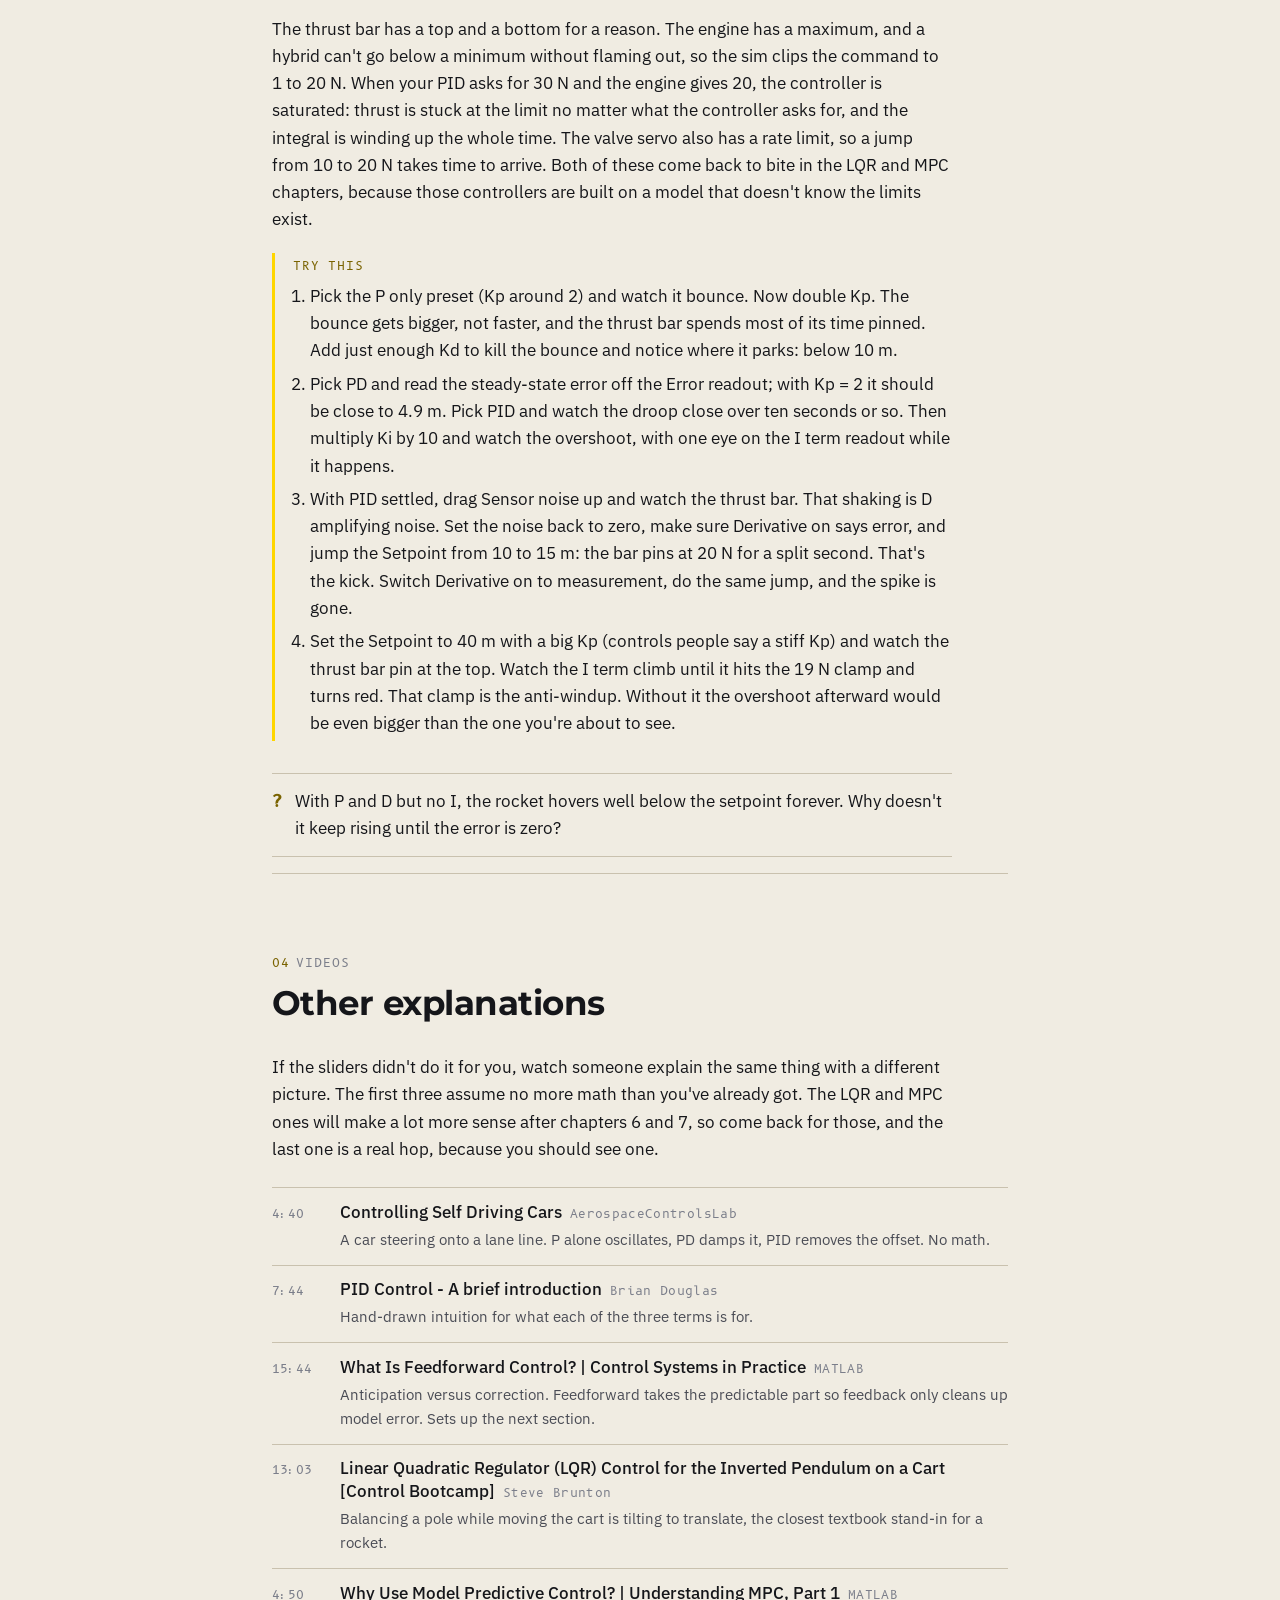
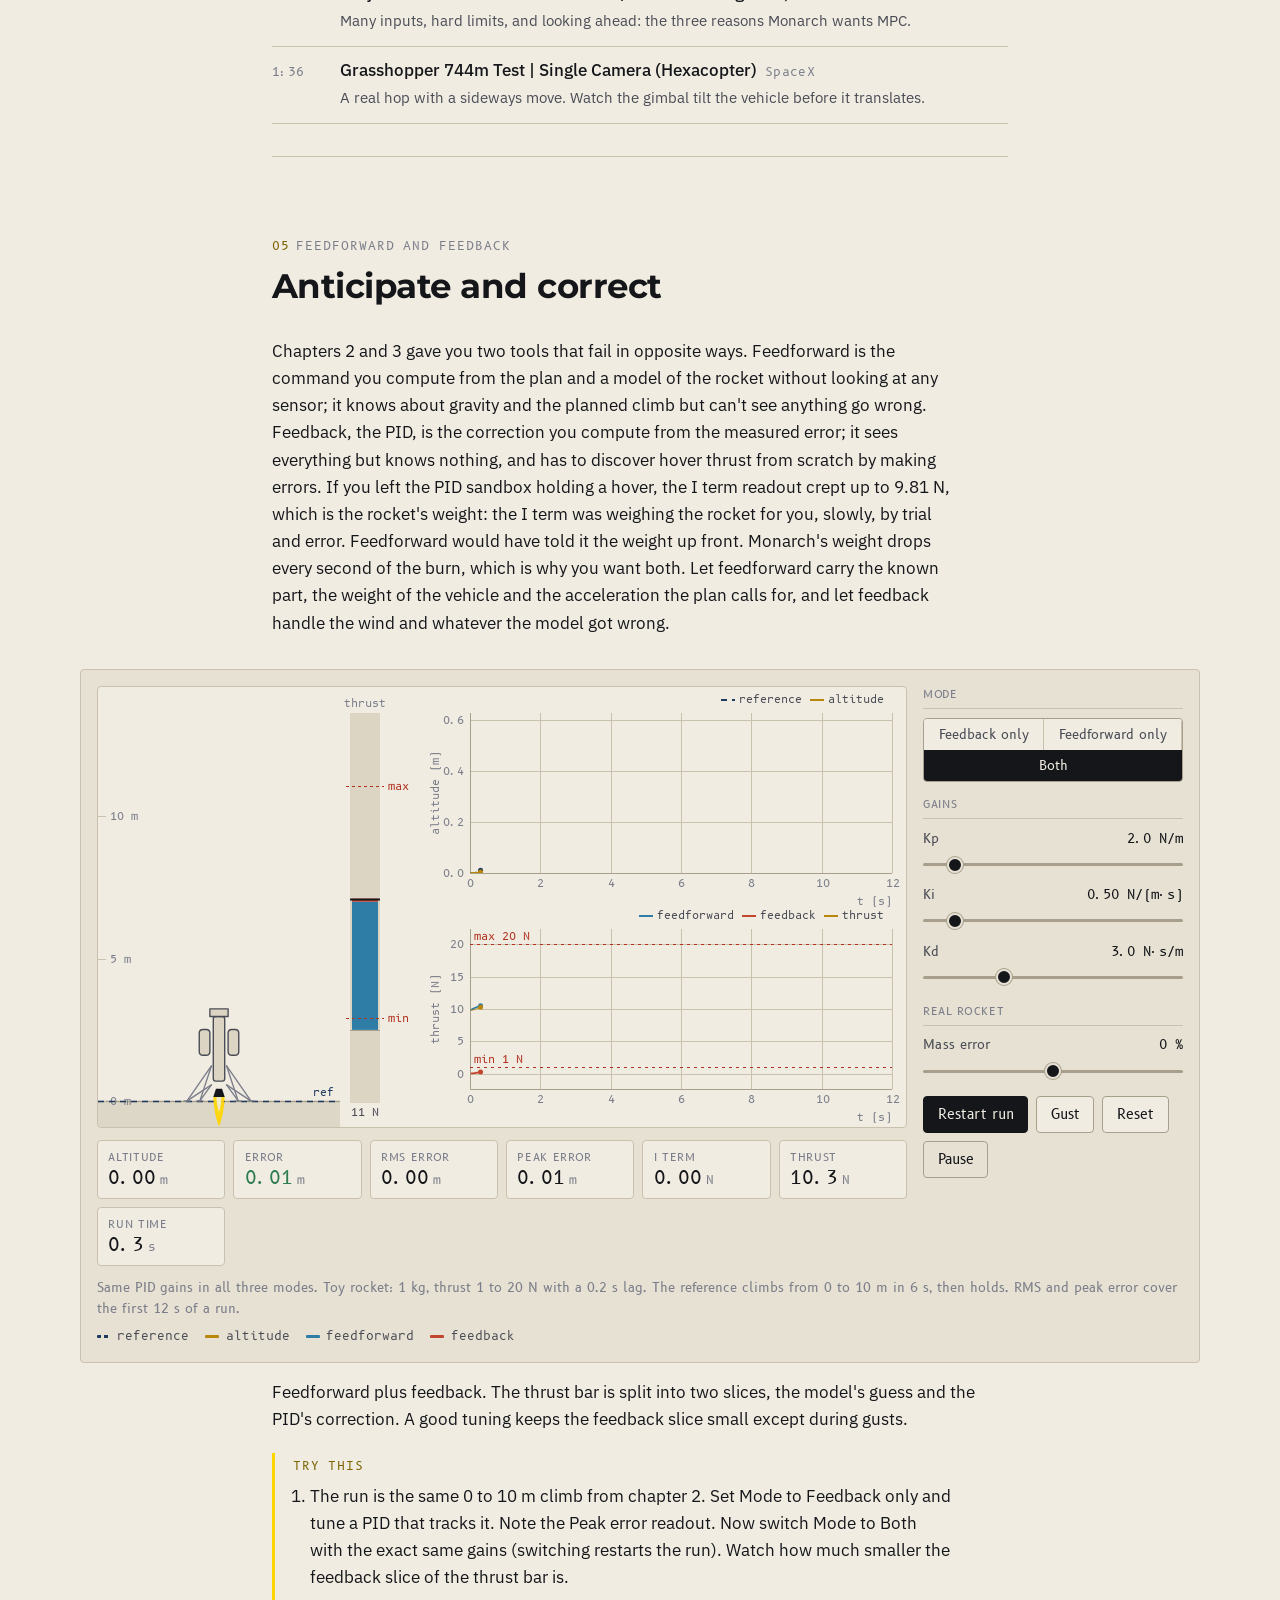
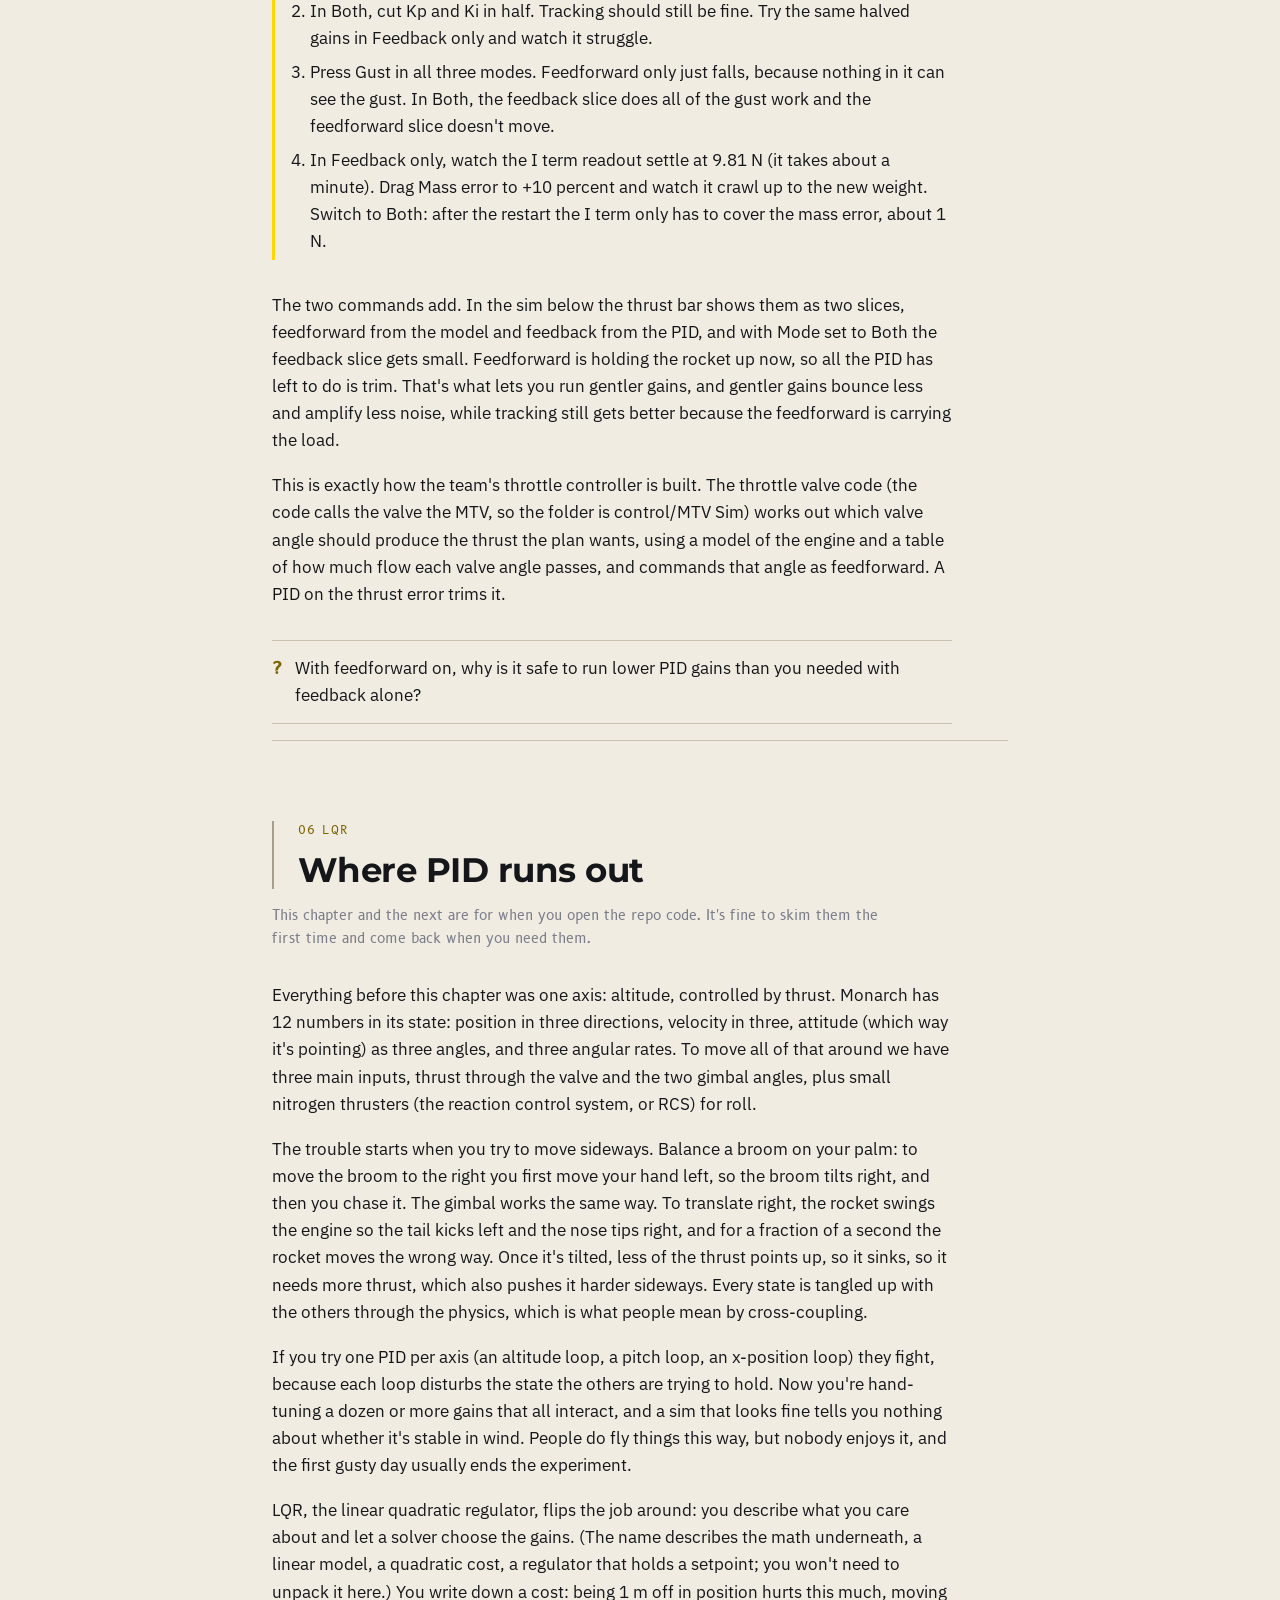
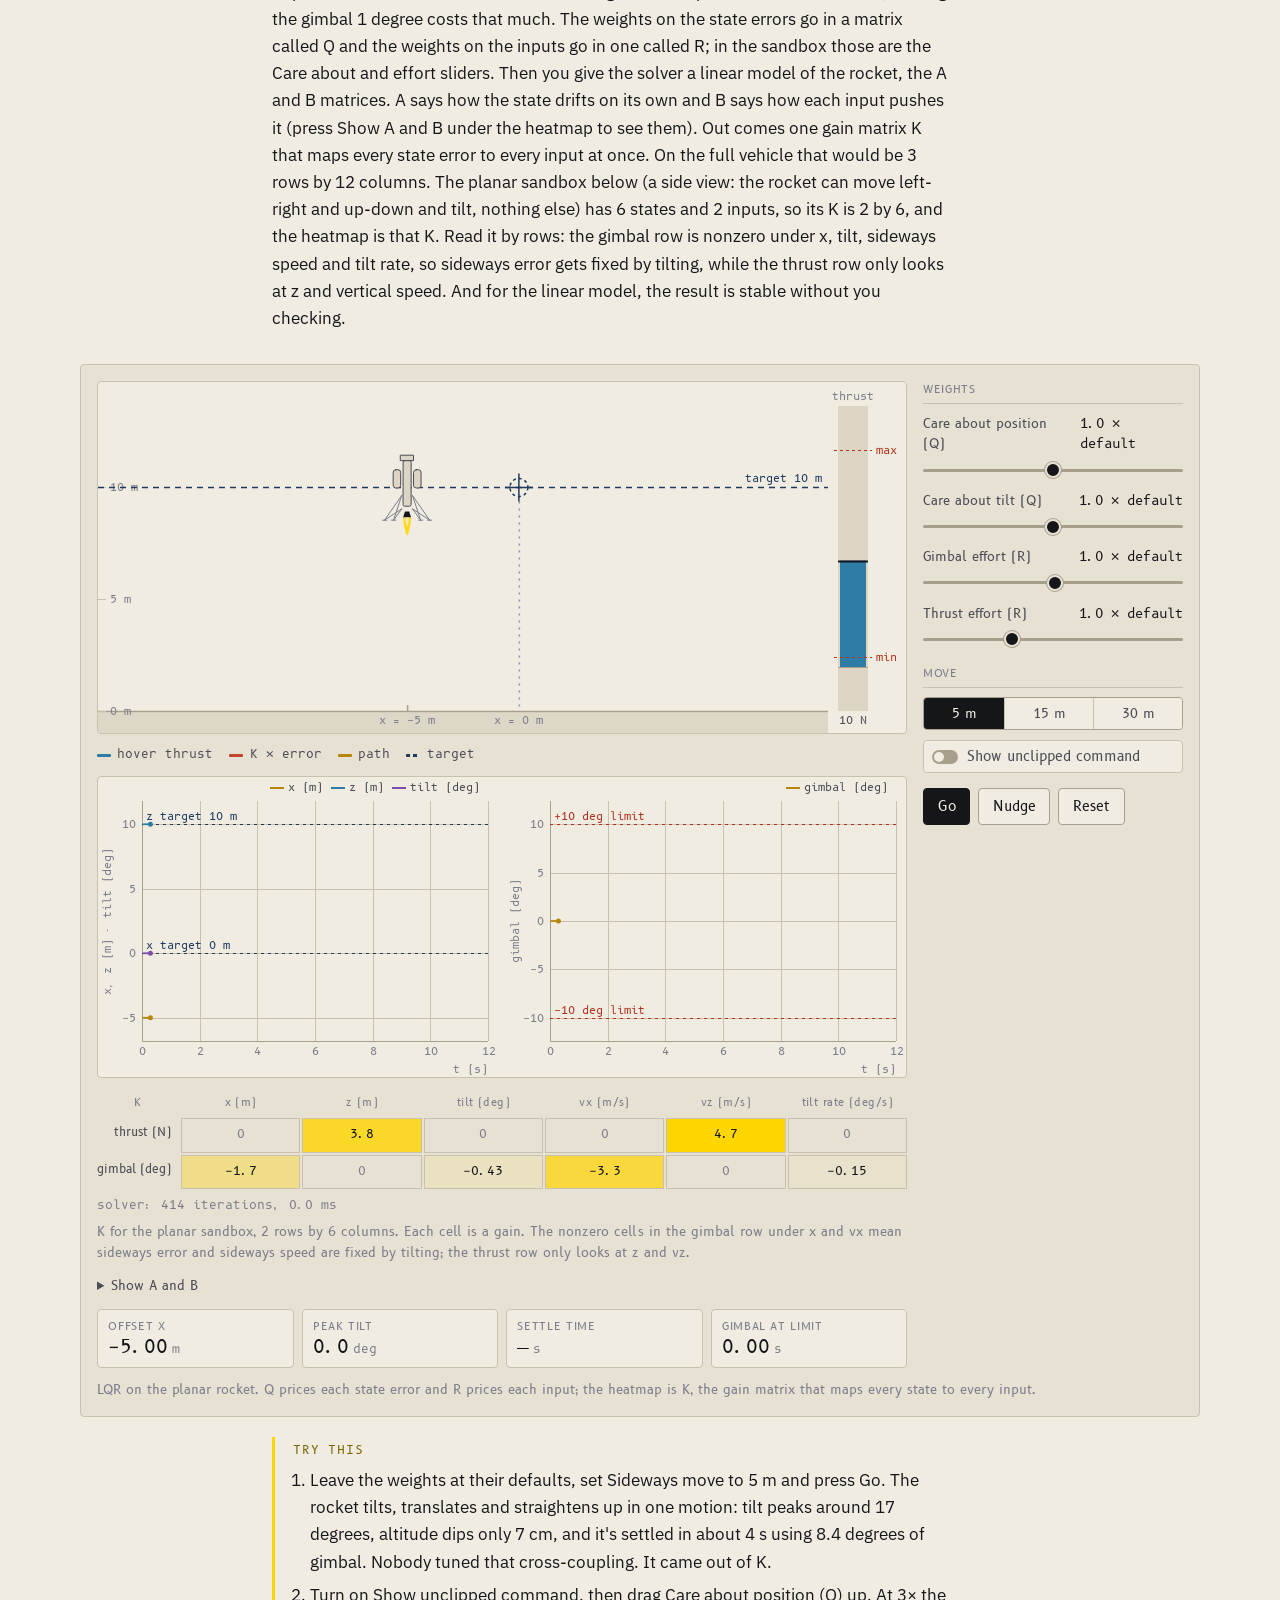
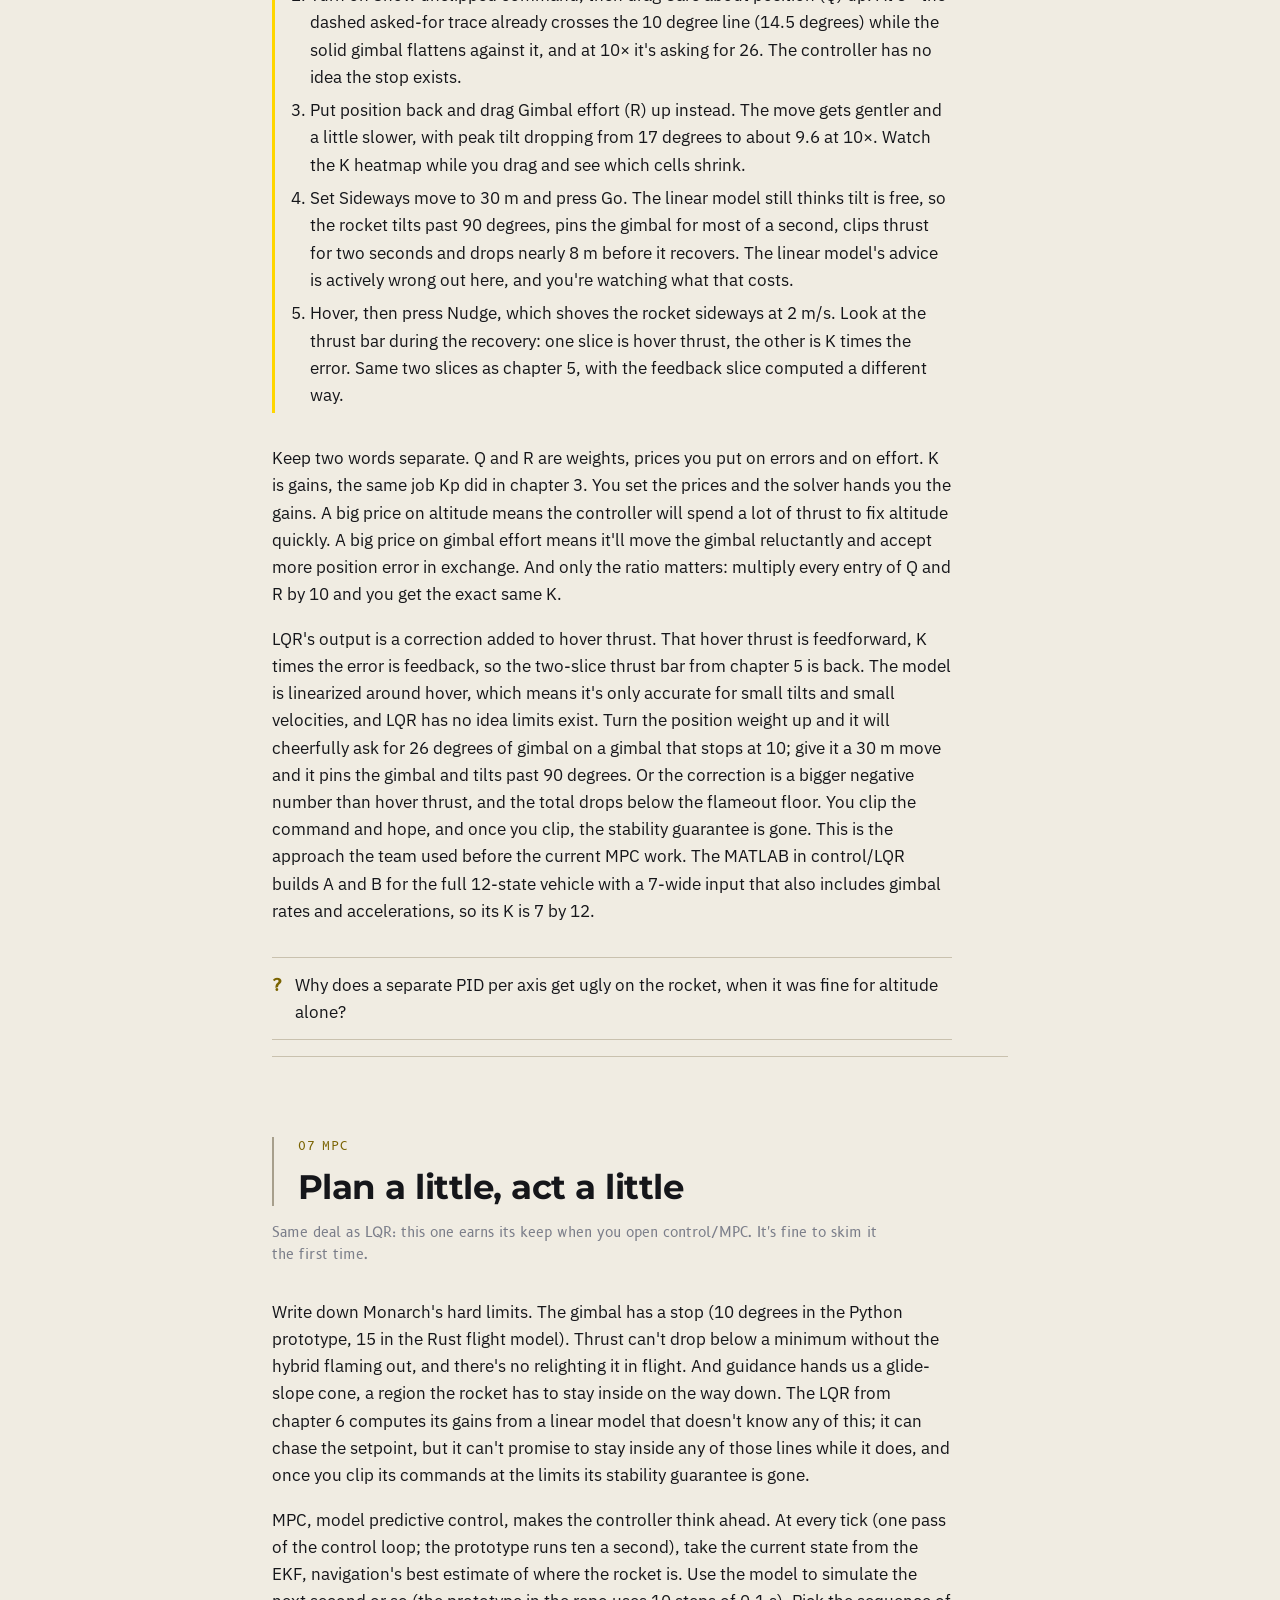
==== commit 5cc3c2e2: "Centre the reading column and move the byline under the title The prose column is now centred on wid" ====
--- a/controls/index.html
+++ b/controls/index.html
@@ -25,8 +25,9 @@
   --font-body: "IBM Plex Sans", "Segoe UI", Roboto, system-ui, sans-serif;
   --font-ui: "B612", Verdana, "Segoe UI", sans-serif;
   --font-mono: "B612 Mono", "SFMono-Regular", Consolas, "Liberation Mono", monospace;
-  --measure: 65ch;
+  --measure: 68ch;
   --wide: 1120px;
+  --column: 46rem;
   --gutter: clamp(1.25rem, 4vw, 3rem);
 }
 @media (prefers-color-scheme: dark) {
@@ -91,7 +92,10 @@
 hr { border: 0; border-top: 1px solid var(--line); margin: 0; }
 
 /* ---------- layout ---------- */
-.wrap { width: min(var(--wide), 100% - 2 * var(--gutter)); margin-inline: auto; }
+.wrap { width: min(var(--column), 100% - 2 * var(--gutter)); margin-inline: auto; }
+.topbar .wrap, footer .wrap { width: min(var(--wide), 100% - 2 * var(--gutter)); }
+/* things wider than the reading column grow out of it on both sides */
+.breakout { width: min(var(--wide), 100vw - 2 * var(--gutter)); margin-left: calc(50% - min(var(--wide), 100vw - 2 * var(--gutter)) / 2); }
 .prose { max-width: var(--measure); }
 .prose > * + h3 { margin-top: 2.25rem; }
 .prose h3 + p { margin-top: .75rem; }
@@ -126,11 +130,11 @@
 .hero { padding: 4rem 0 2rem; }
 .hero .prose { max-width: 52ch; }
 .hero h1 { margin: .5rem 0 1.25rem; }
-.hero-meta { display: flex; flex-wrap: wrap; gap: .5rem 1.5rem; font-family: var(--font-mono); font-size: .75rem; letter-spacing: .04em; text-transform: uppercase; color: var(--ink-3); margin-top: 1.5rem; }
+.hero-meta { font-family: var(--font-ui); font-size: .8125rem; color: var(--ink-3); margin: -.5rem 0 1.75rem; }
 .hero-meta b { color: var(--ink-2); font-weight: 400; }
 
 /* ---------- instruments ---------- */
-.instrument { background: var(--bg-2); border: 1px solid var(--line); border-radius: 4px; margin: 2rem 0 1rem; padding: 1rem; }
+.instrument { background: var(--bg-2); border: 1px solid var(--line); border-radius: 4px; margin: 2rem 0 1rem; padding: 1rem; width: min(var(--wide), 100vw - 2 * var(--gutter)); margin-left: calc(50% - min(var(--wide), 100vw - 2 * var(--gutter)) / 2); }
 .instrument[data-sim] { min-height: 320px; }
 .inst-grid { display: grid; grid-template-columns: minmax(0, 1fr) 260px; gap: 1rem; align-items: start; }
 .inst-grid.inst-wide { grid-template-columns: minmax(0, 1fr) 300px; }
@@ -218,7 +222,7 @@
 
 /* figures / diagrams */
 figure { margin: 2rem 0; }
-figure.diagram { max-width: var(--wide); }
+figure.diagram { width: min(960px, 100vw - 2 * var(--gutter)); margin-left: calc(50% - min(960px, 100vw - 2 * var(--gutter)) / 2); }
 figure svg { width: 100%; height: auto; display: block; }
 figcaption { font-size: .875rem; color: var(--ink-3); margin-top: .6rem; max-width: var(--measure); font-family: var(--font-ui); }
 .diagram text { font-family: var(--font-mono); font-size: 12px; fill: var(--ink-2); }
@@ -288,9 +292,10 @@
 
 /* hero: engine figure beside the servo paragraph; wider prose on big screens */
 .hero .prose { max-width: var(--measure); }
-.hero-grid { display: grid; grid-template-columns: minmax(0, var(--measure)) minmax(240px, 300px); gap: 3rem; align-items: center; margin: 0 0 1rem; }
+.hero-grid { display: grid; grid-template-columns: minmax(0, 1fr) minmax(220px, 260px); gap: 3rem; align-items: center; margin: 0 0 1rem; width: min(var(--column) + 260px + 3rem, 100vw - 2 * var(--gutter)); }
+@media (min-width: 1100px) { .hero-grid { margin-right: calc(-260px - 3rem); } }
 .hero-grid .prose { max-width: none; }
-@media (max-width: 860px) { .hero-grid { grid-template-columns: 1fr; } .engine-fig { max-width: 300px; } }
+@media (max-width: 860px) { .hero-grid { grid-template-columns: 1fr; width: auto; margin-left: 0; } .engine-fig { max-width: 300px; } }
 .engine-fig { margin: 0; padding-top: .5rem; }
 .engine-fig svg { width: 100%; height: auto; display: block; overflow: visible; }
 .engine-fig figcaption { font-family: var(--font-ui); font-size: .8125rem; color: var(--ink-3); margin-top: .5rem; }
@@ -333,6 +338,7 @@
 <div class="prose">
 <span class="eyebrow">GNC onboarding for Propulsive Landers</span>
 <h1>Control, from the ground up</h1>
+<p class="hero-meta">Joseph Farkas, GNC vice lead. September 2026. Sims and file paths checked against the Propulsive-Landers-GT control repo at commit 541397b.</p>
 <p class="lead">Here's the job. Monarch, our 1000 N hybrid rocket lander, has to take off, fly a 50 m hop and set itself back down on its legs. Guidance works out the path it should fly. Navigation works out where it actually is. Control sits between the two: given where we should be and where we are, it decides what the engine does, many times a second, so the rocket follows the path instead of falling over.</p>
 </div>
 <div class="hero-grid"><div class="prose">
@@ -391,7 +397,6 @@
 </div>
 <div class="prose">
 <p>This page is how you get from that job description to the controller in our repo. It starts with the simplest thing that could possibly work and adds one idea per chapter, each with a simulation you can push on: hand-flying, then feedforward, then PID, then the two together, then LQR, then the MPC the team actually runs. You don't need a controls class; if you can follow a rate of change you can follow all of it. Each chapter stands on its own, so jump to the one you need and use the chapter numbers to hop back when something is referenced.</p>
-<p class="hero-meta">Joseph Farkas, GNC vice lead. September 2026. Sims and file paths checked against the Propulsive-Landers-GT control repo at commit 541397b.</p>
 <p>Before any of the theory, fly the toy rocket yourself. Drag the throttle and try to hold it at 10 m for five seconds. Hover is around 46 percent, but don't take my word for it. When you've had enough, flip on Let the computer fly and watch a controller do the same job. That autopilot is roughly what you'll build by chapter 3.</p>
 </div>
 <div class="instrument" data-sim="handfly"></div>
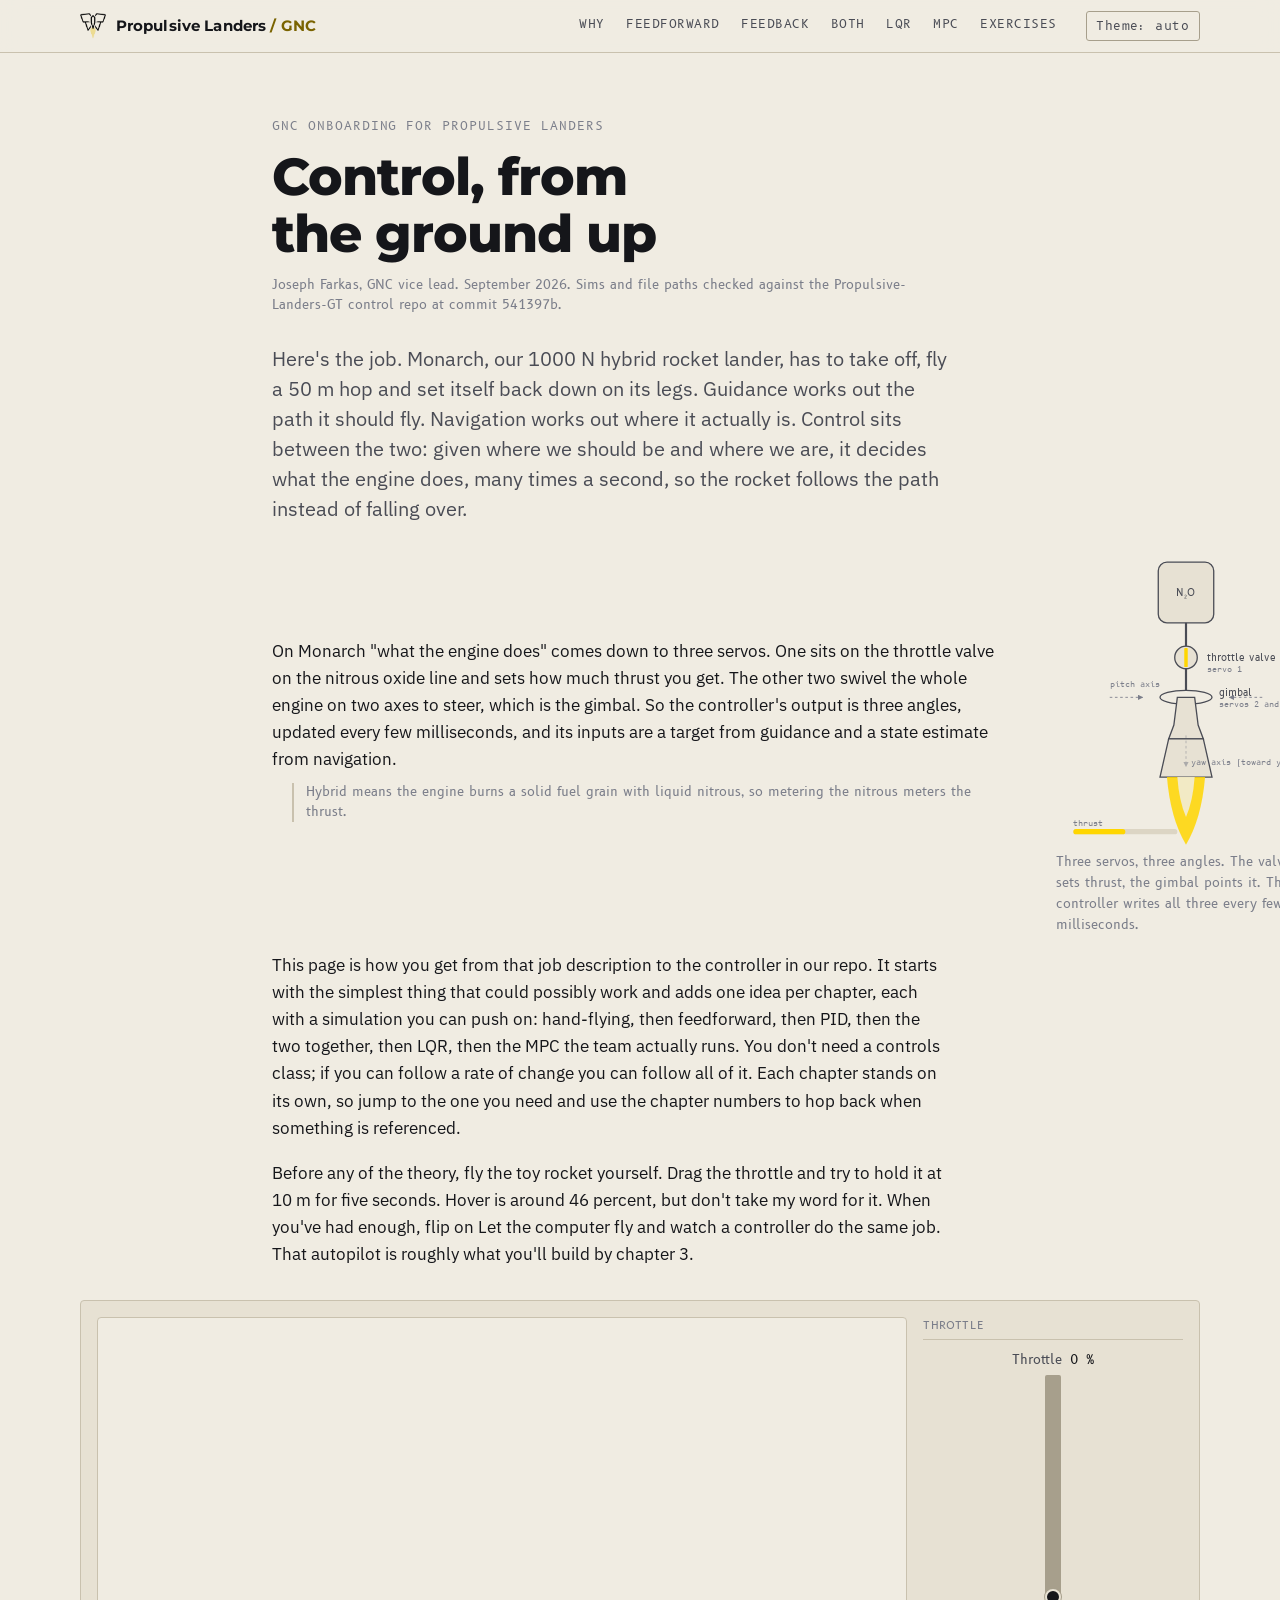
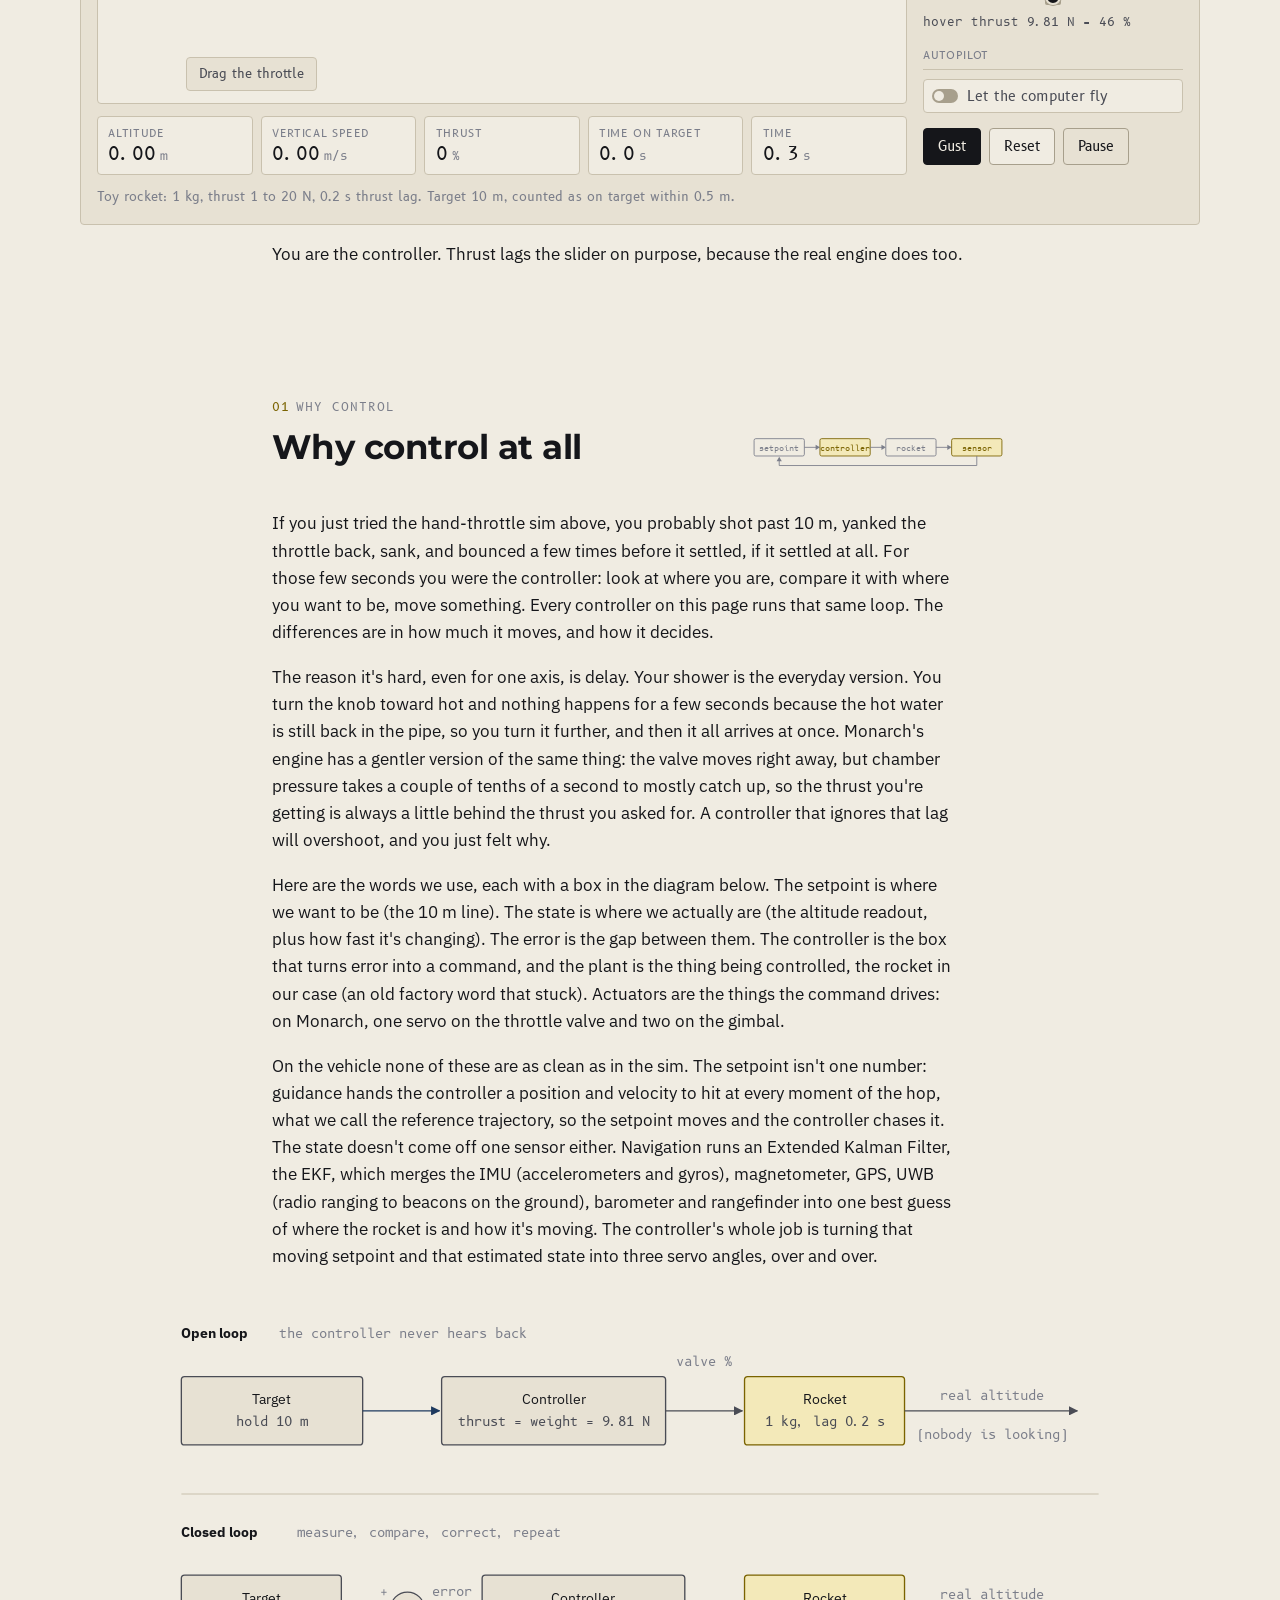
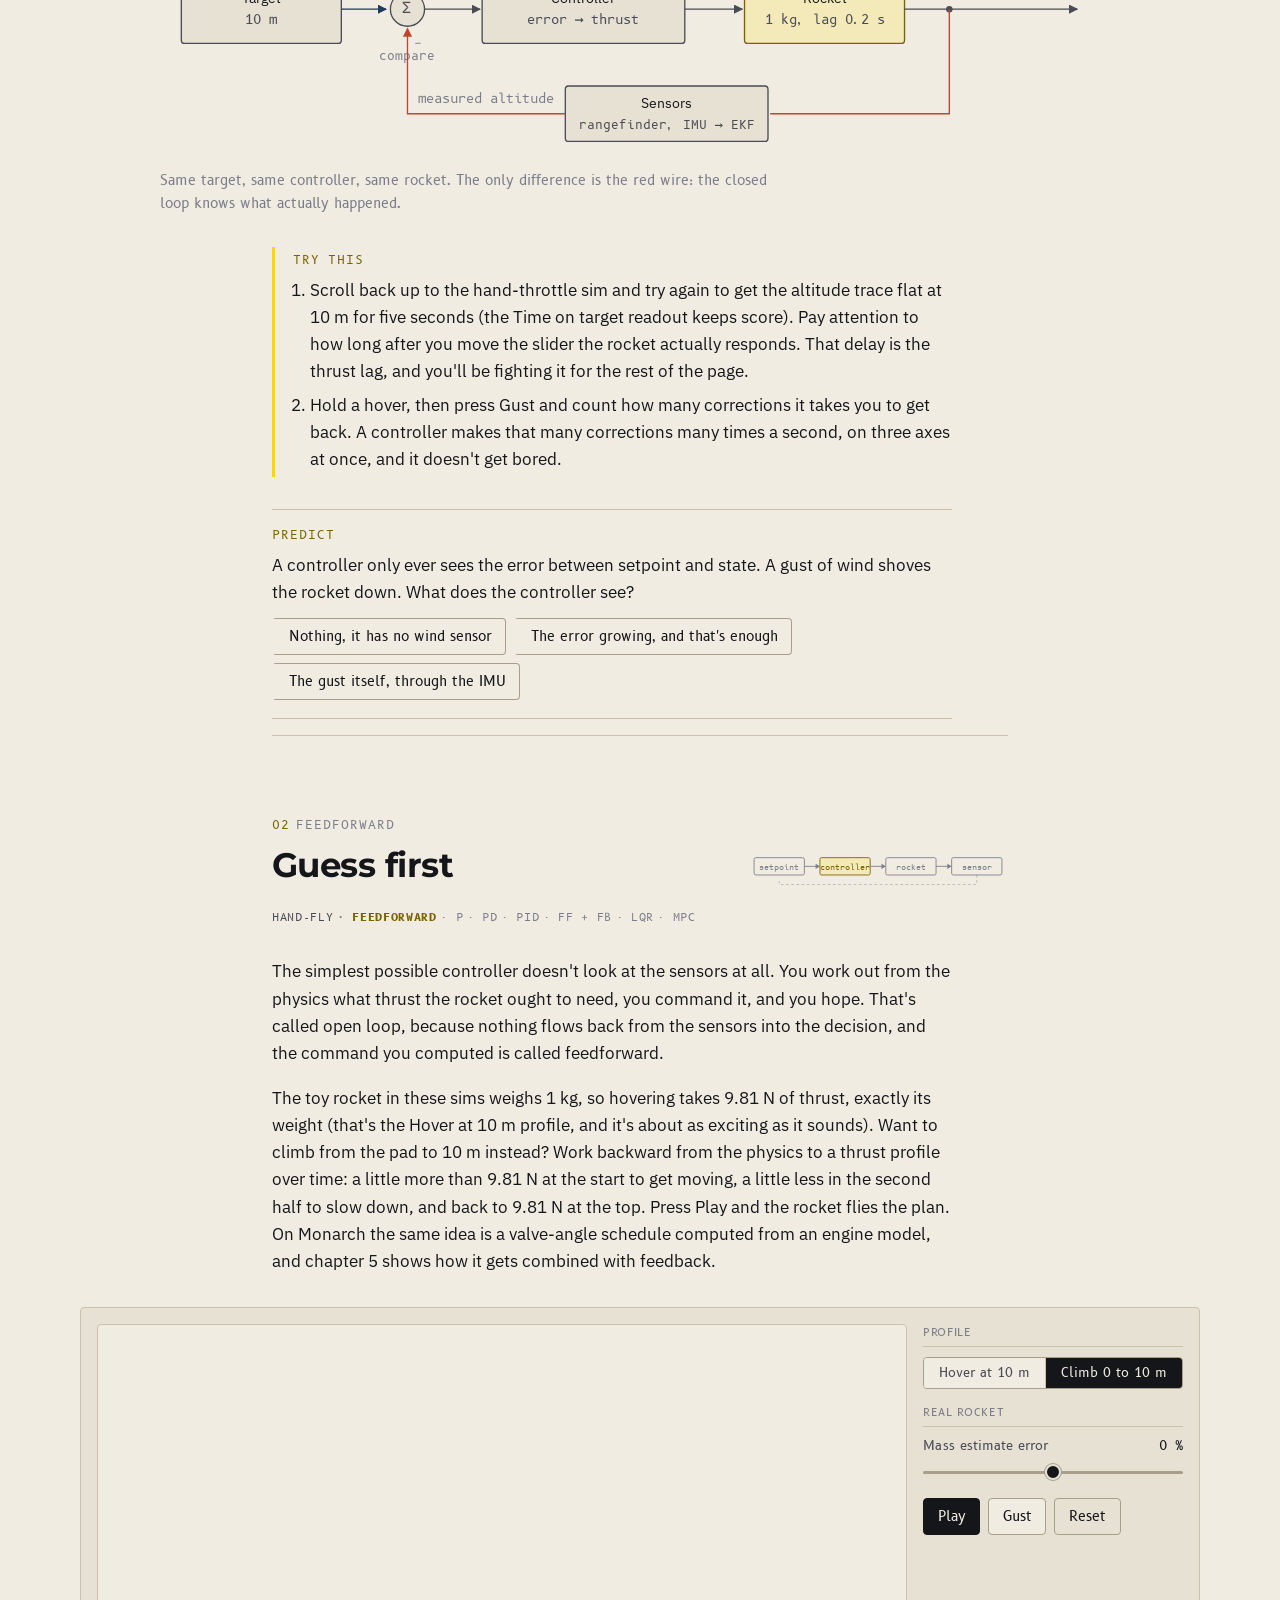
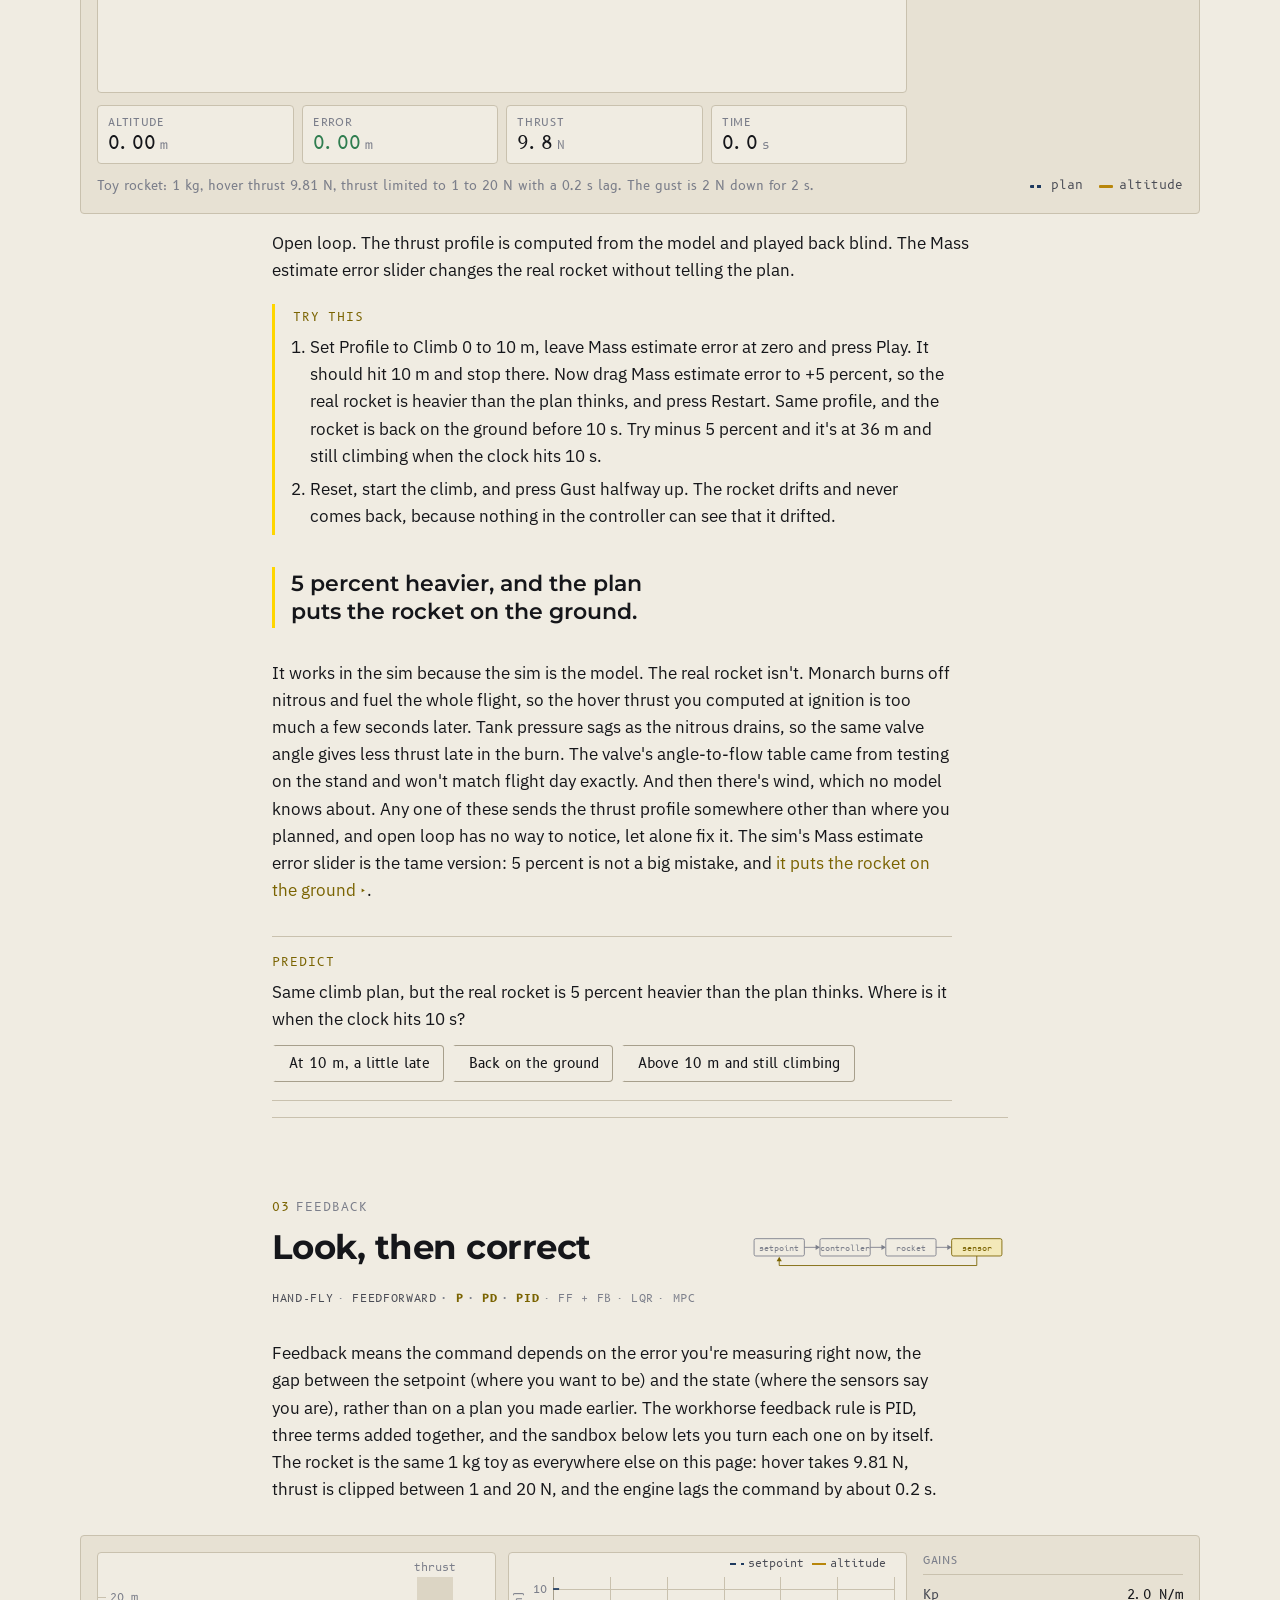
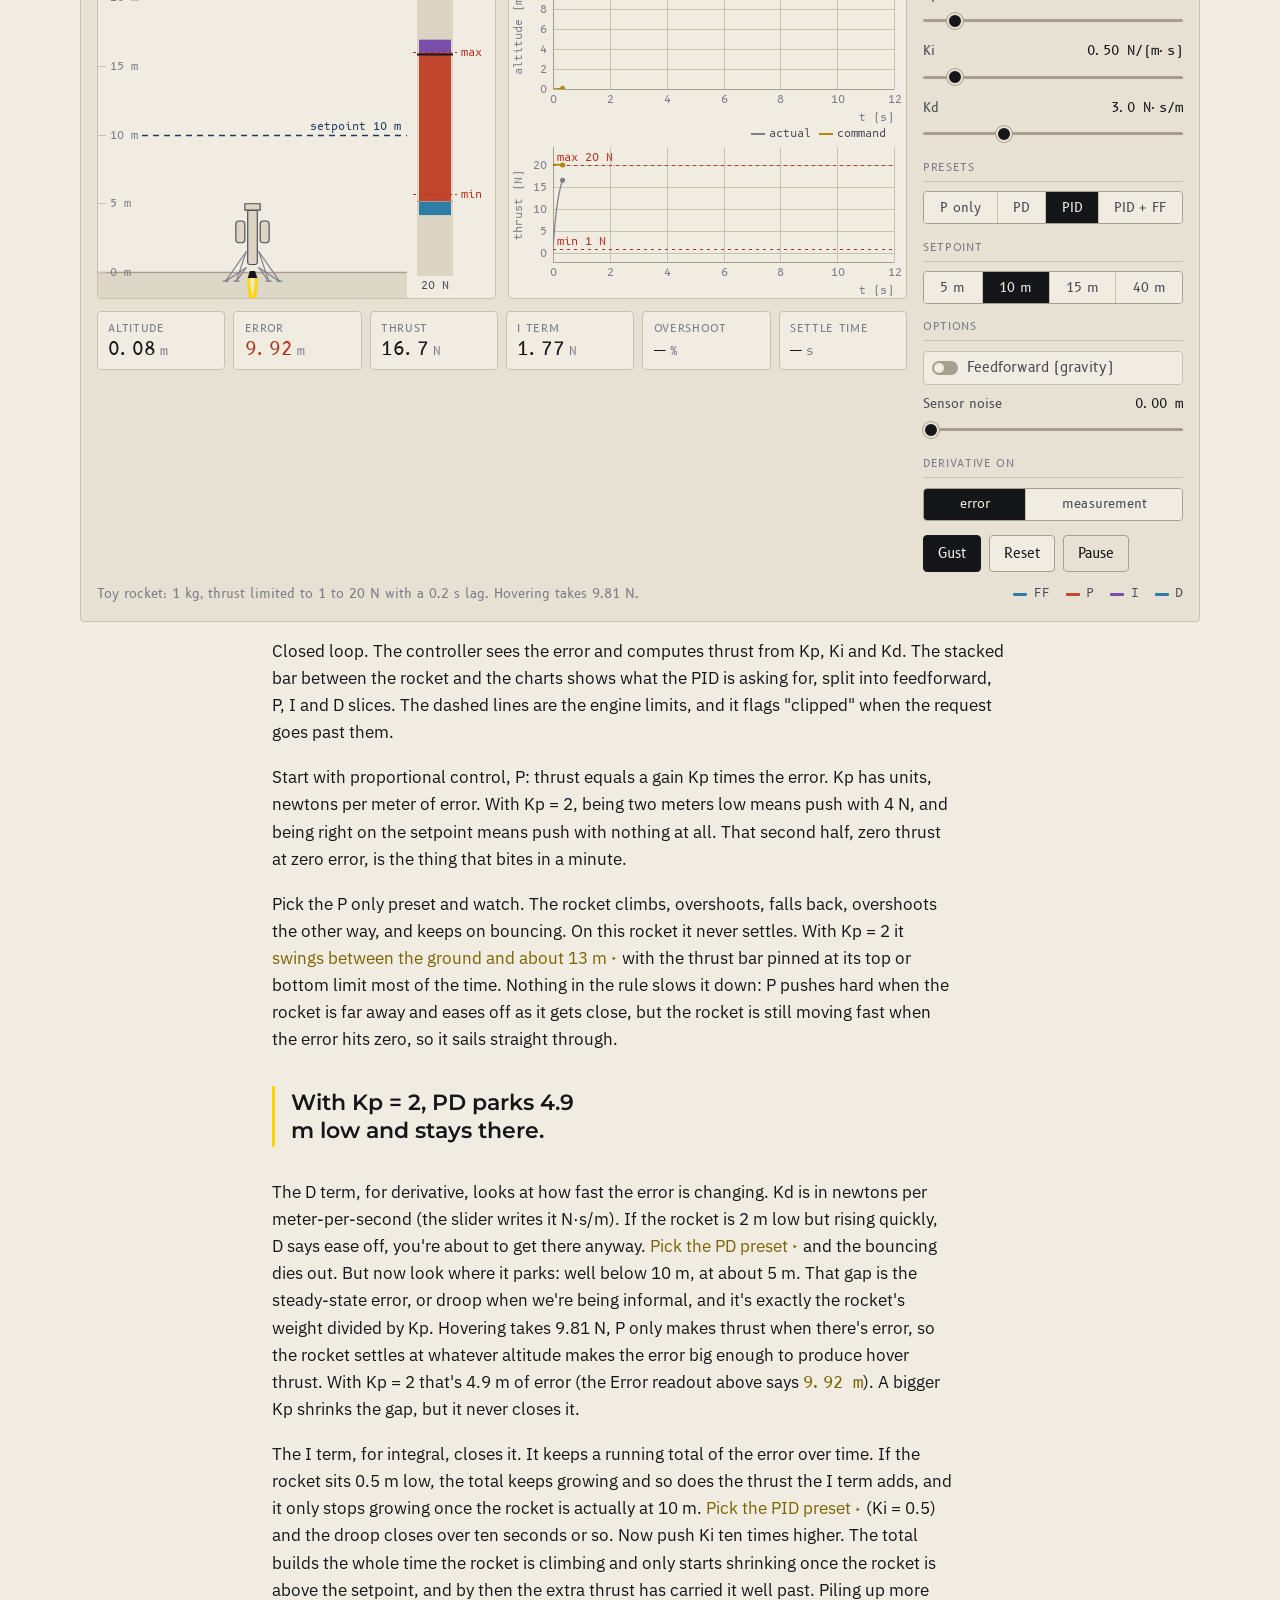
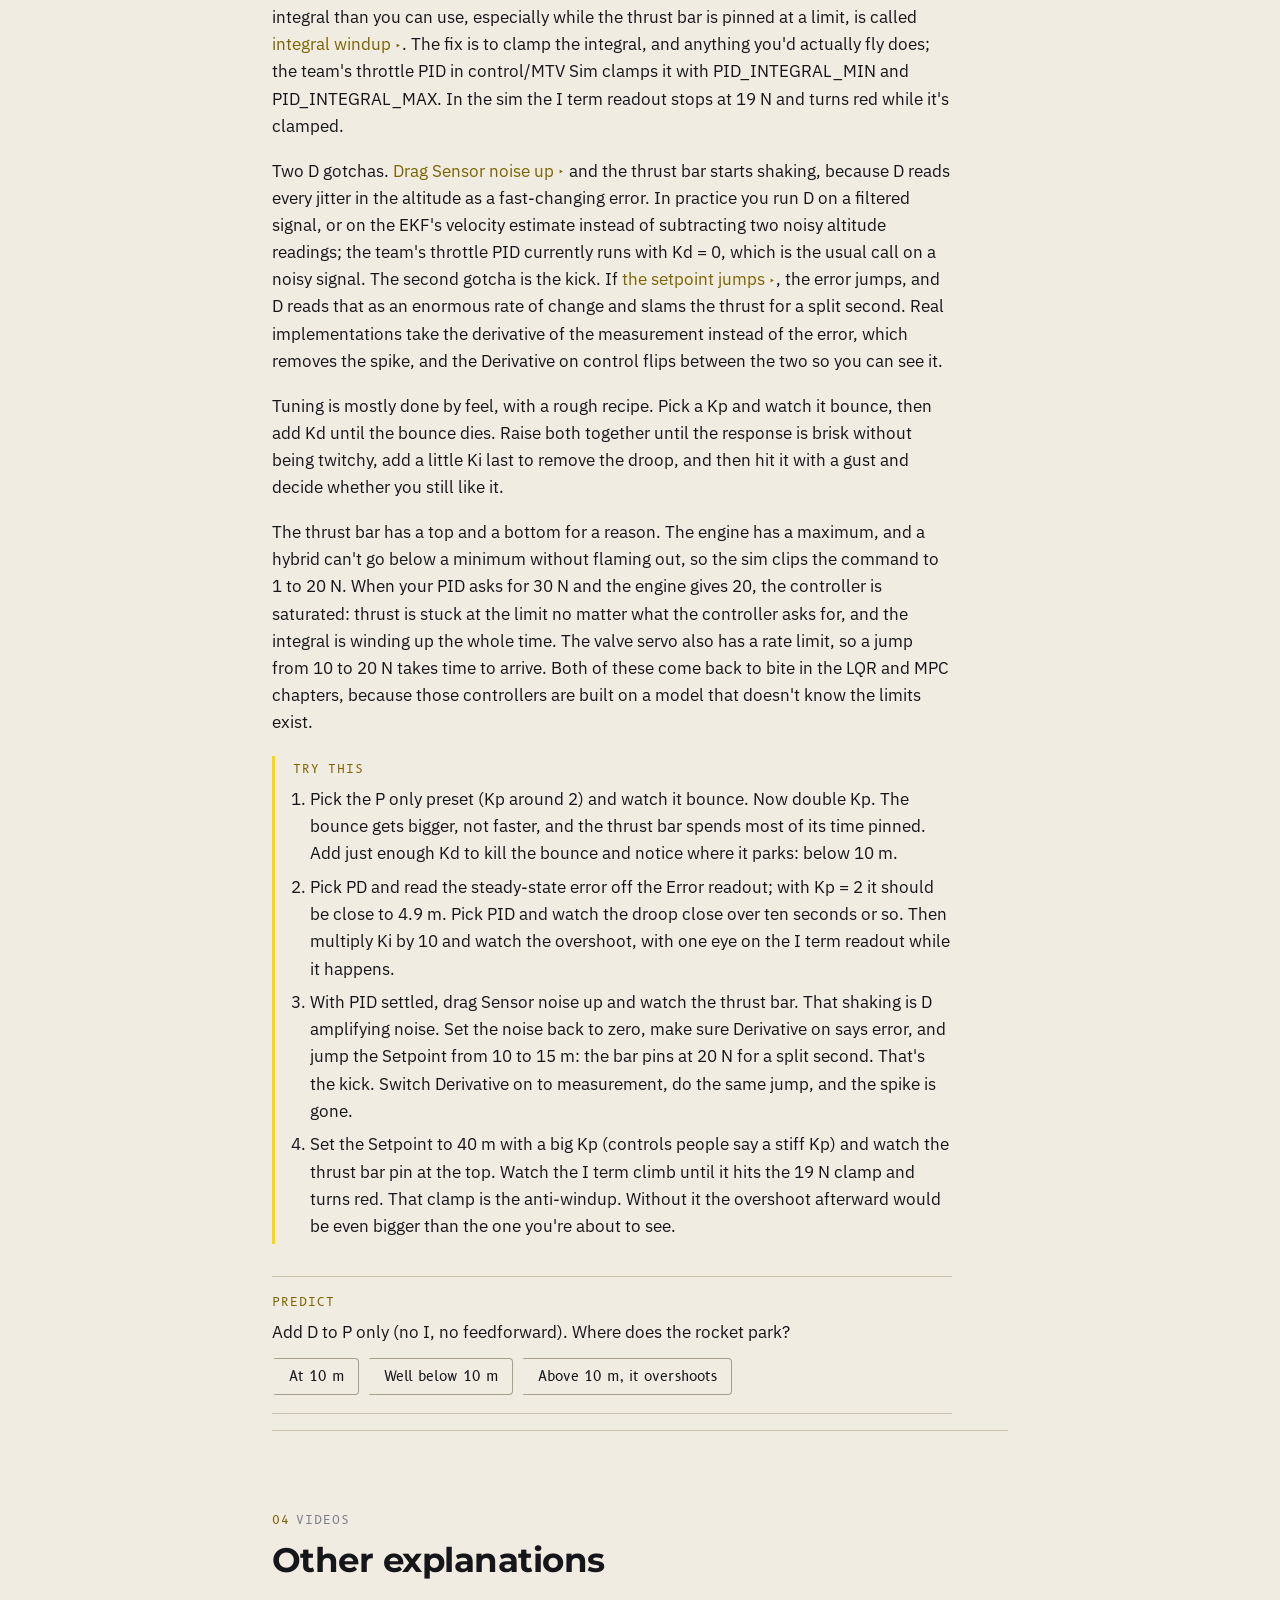
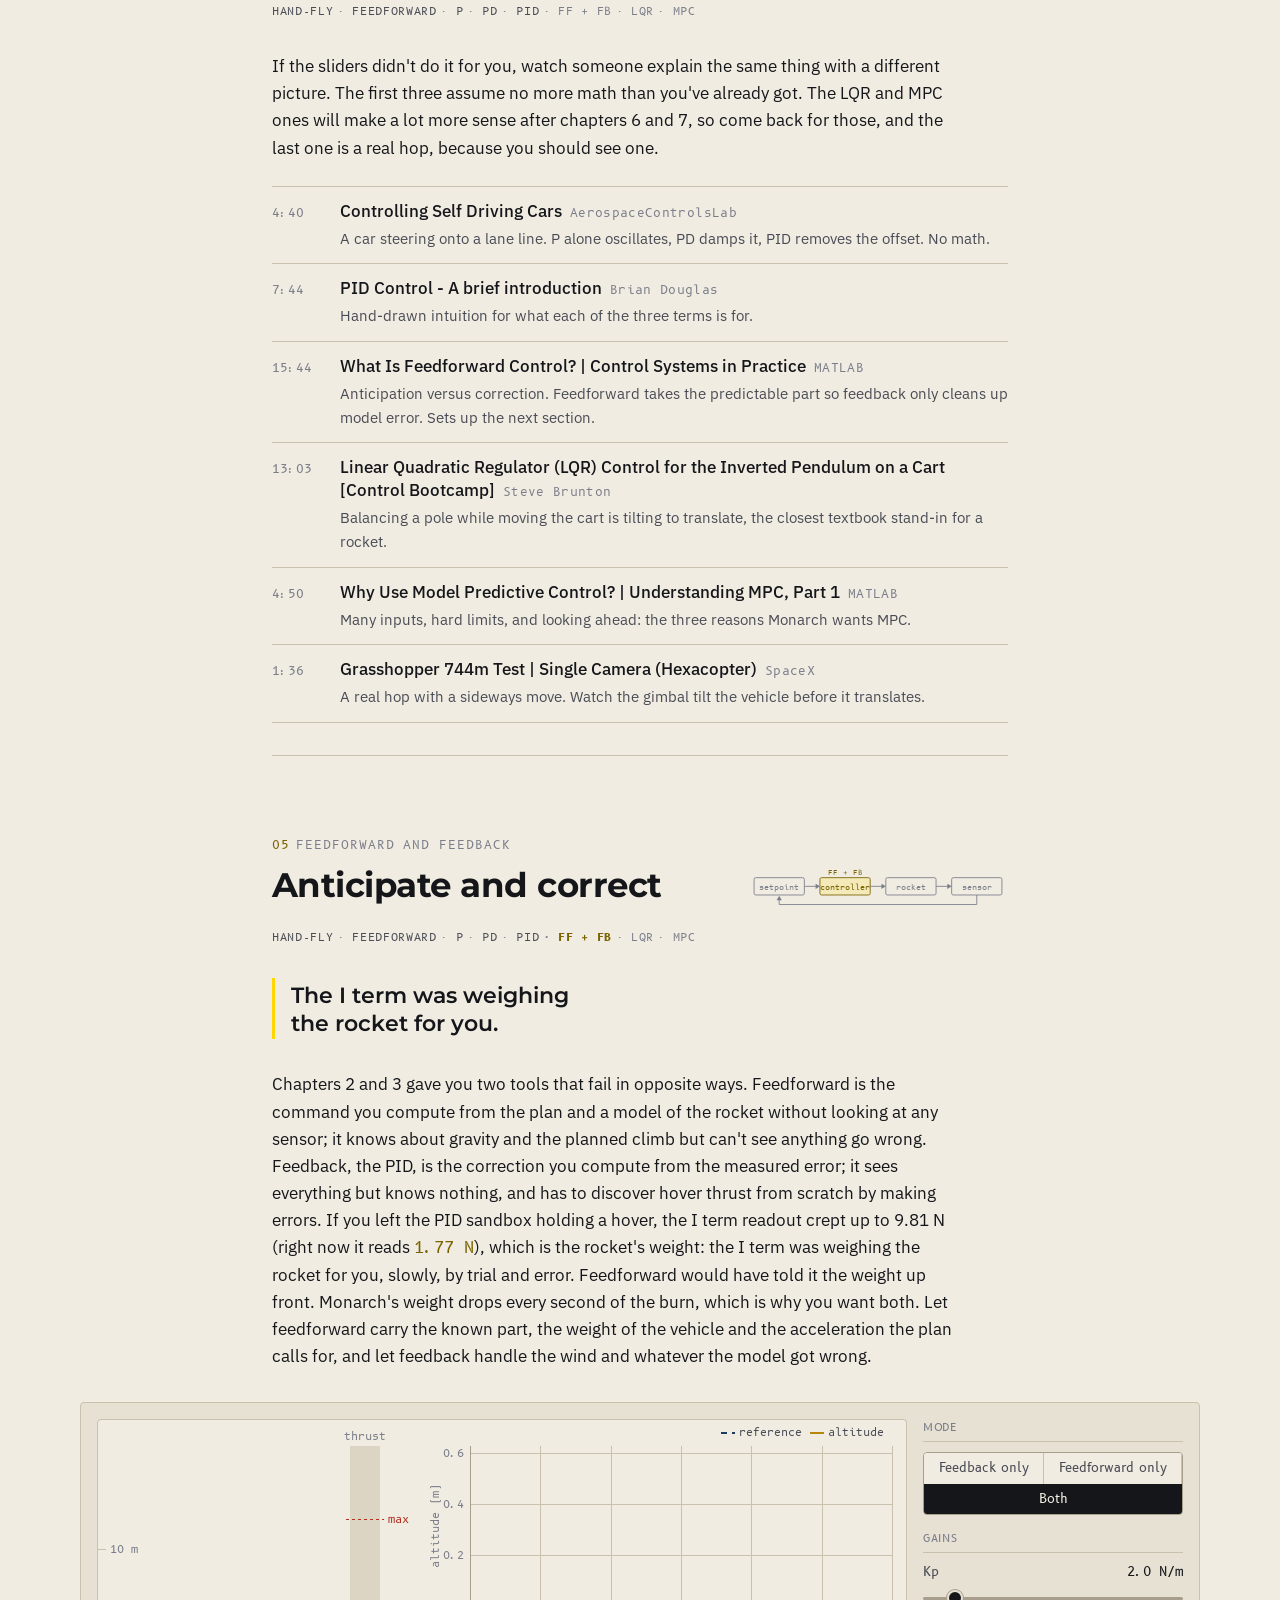
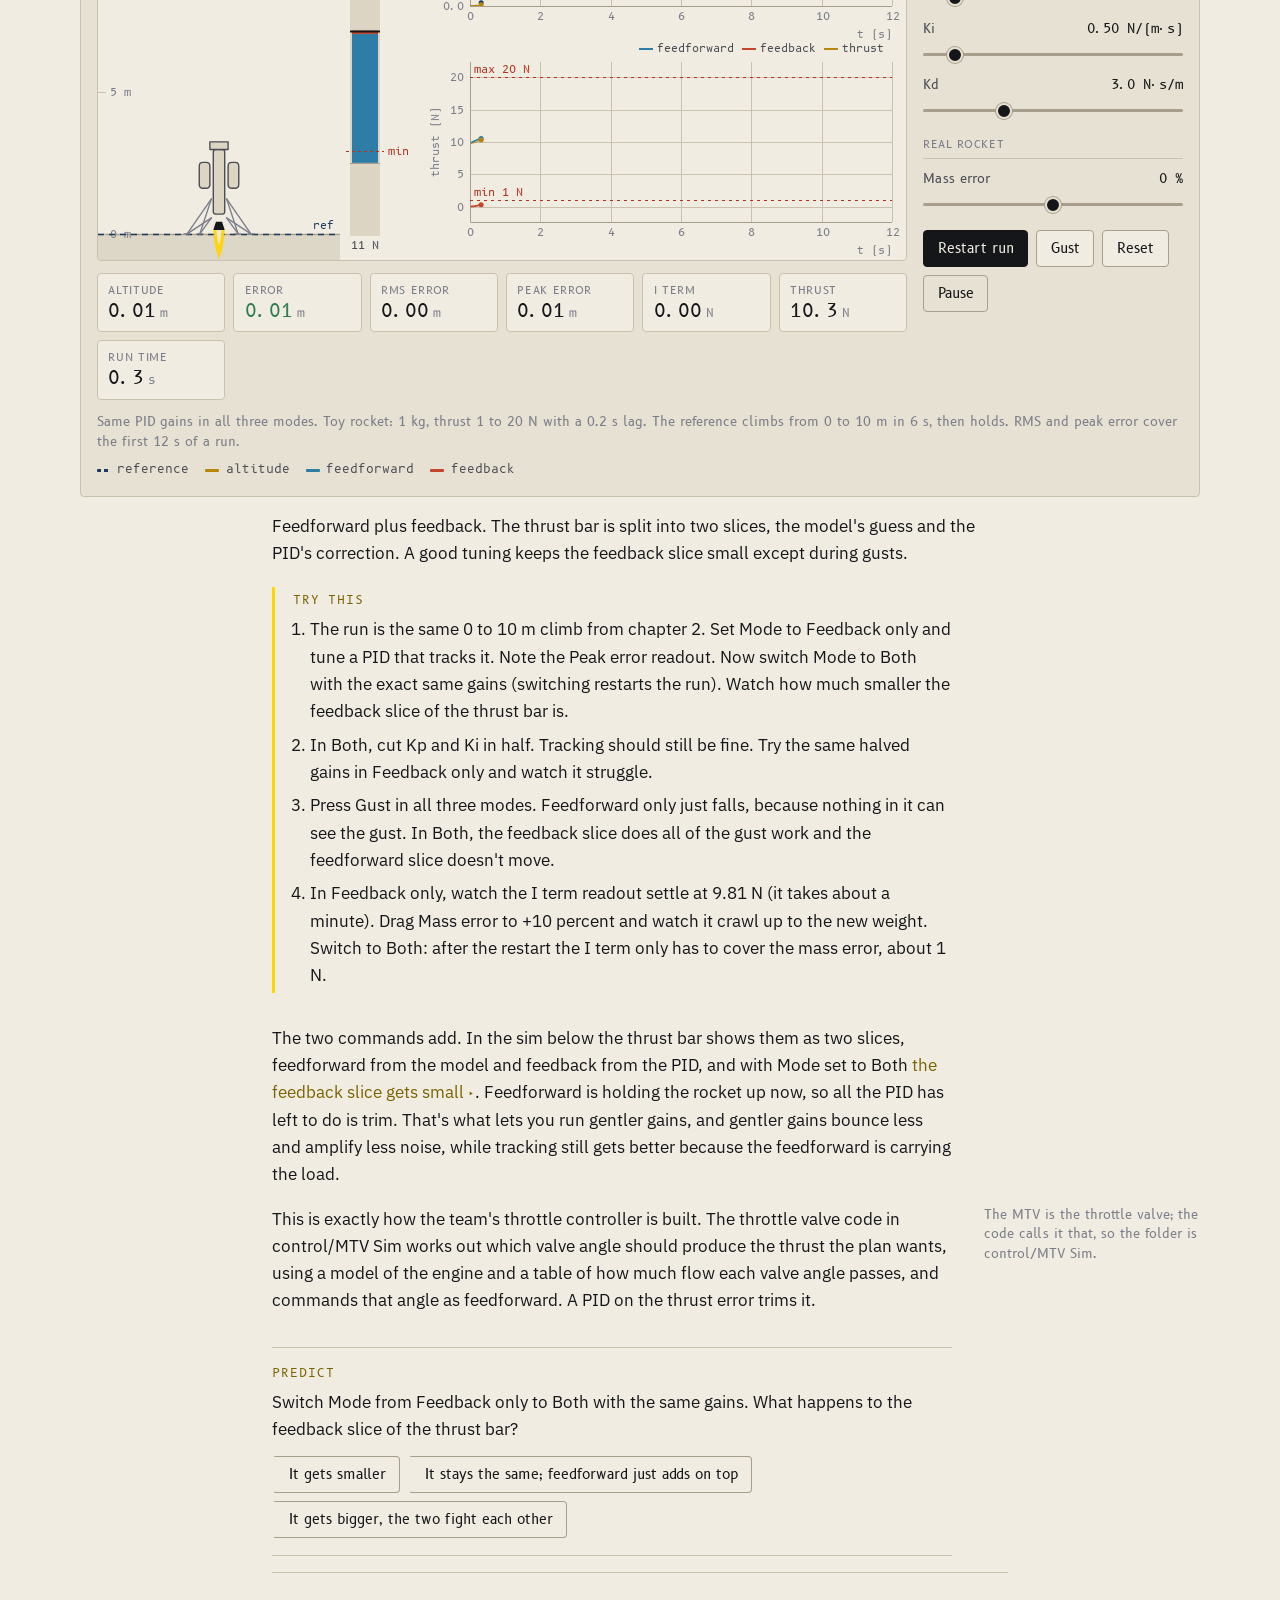
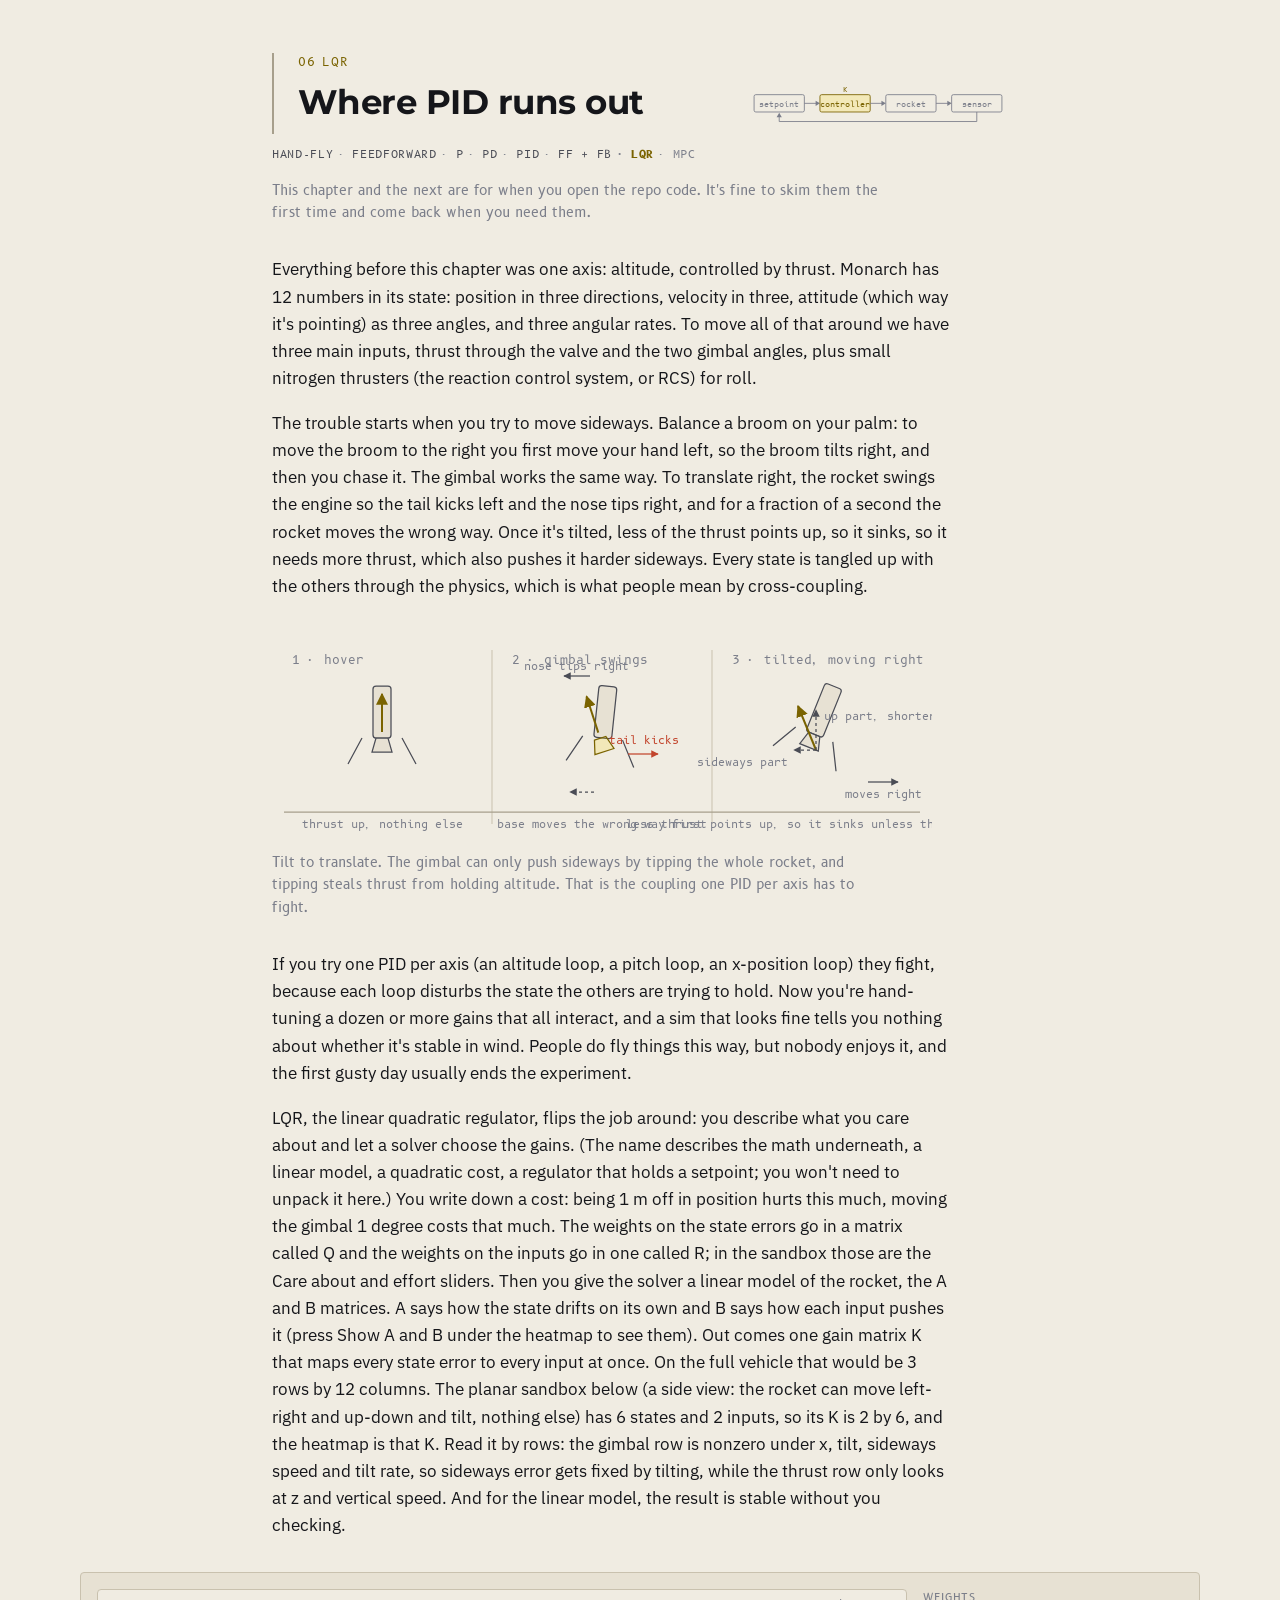
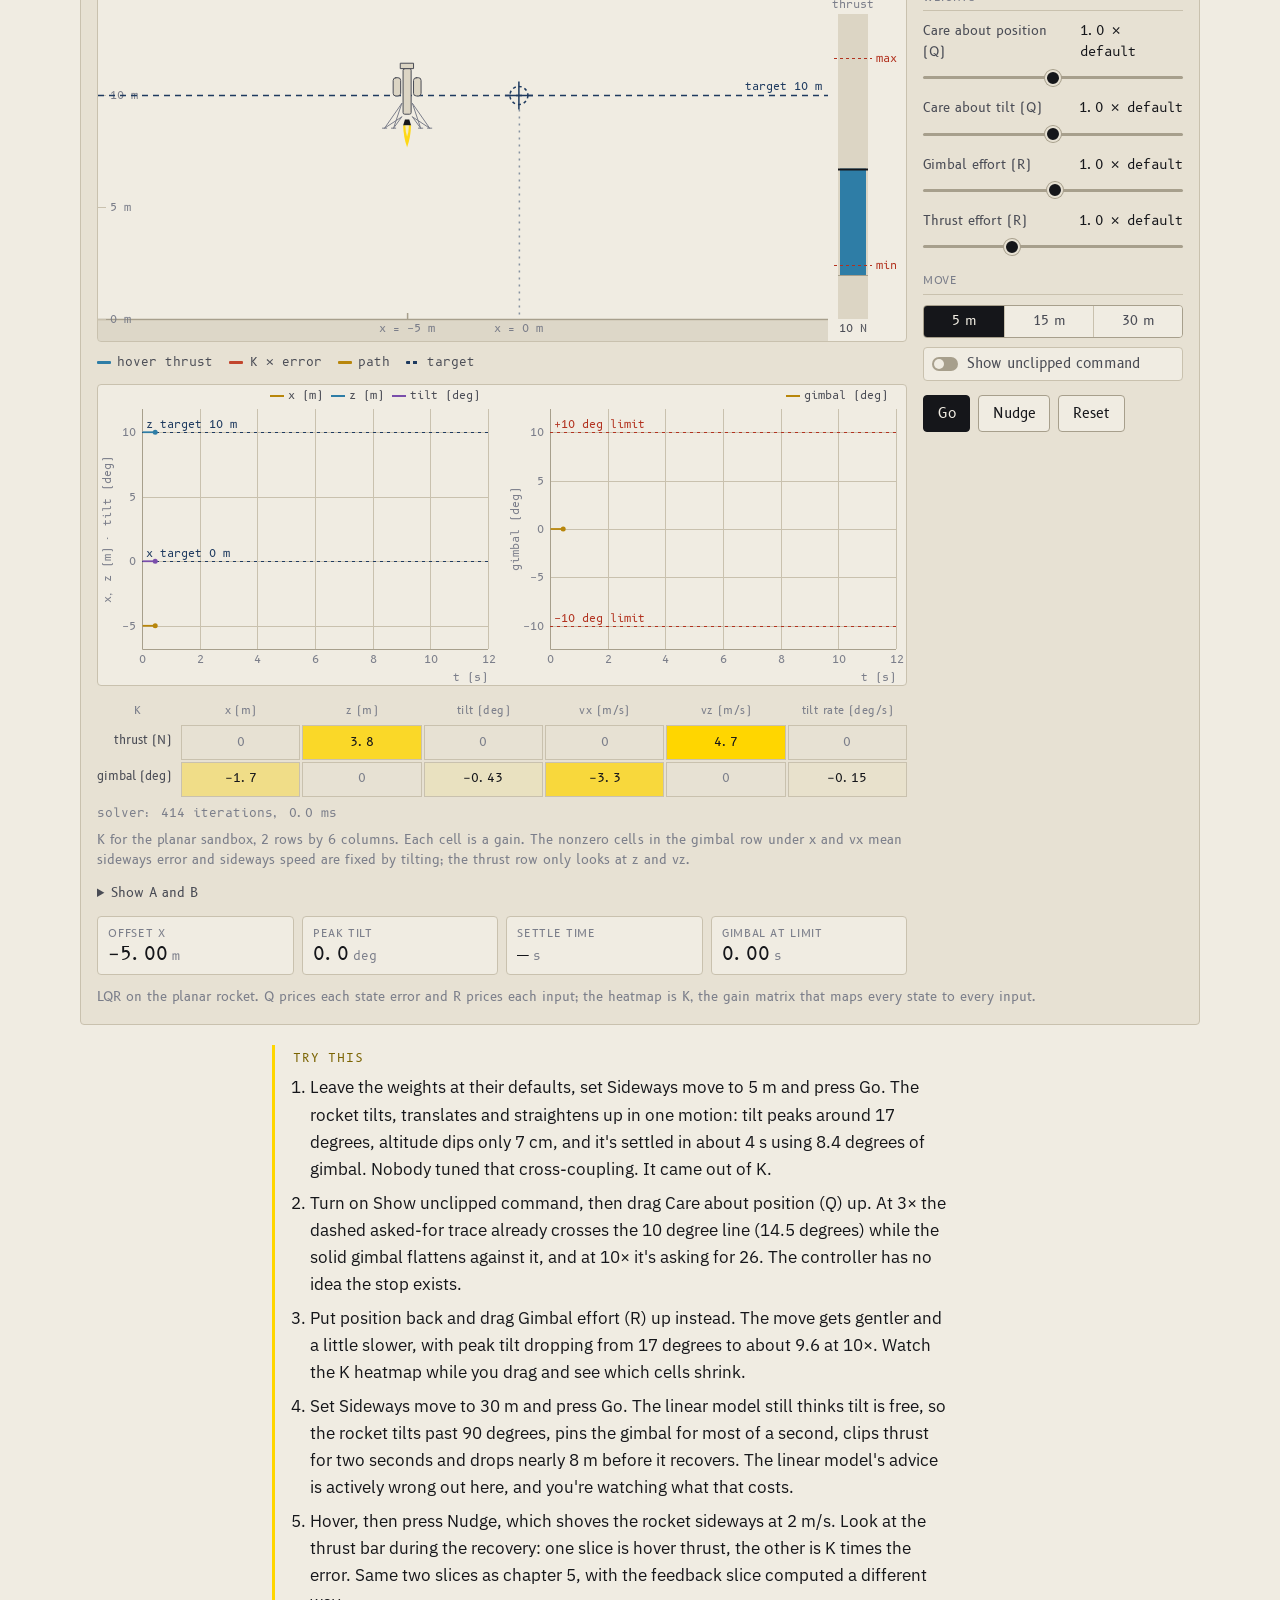
==== commit e6bafaff: "Make the guide's prose drive the simulations Claims in the text that a simulation can show are now l" ====
--- a/controls/index.html
+++ b/controls/index.html
@@ -211,18 +211,67 @@
 .try ol, .try ul { margin: 0; padding-left: 1.1rem; }
 .try li { margin-bottom: .4rem; }
 .try li:last-child { margin-bottom: 0; }
-details.check { max-width: var(--measure); border-top: 1px solid var(--line); border-bottom: 1px solid var(--line); padding: .85rem 0; margin: 2rem 0 0; }
-details.check summary { cursor: pointer; list-style: none; display: flex; gap: .75rem; align-items: baseline; font-weight: 700; }
-details.check summary::-webkit-details-marker { display: none; }
-details.check summary::before { content: "?"; font-family: var(--font-mono); color: var(--gold-ink); flex: none; }
-details.check[open] summary::before { content: "→"; }
-details.check summary .q { font-weight: 400; color: var(--ink); }
-details.check .a { margin: .75rem 0 0 1.4rem; color: var(--ink-2); }
-details.check .a p:last-child { margin-bottom: 0; }
+
+/* predict-then-check: hairline top and bottom like the old checkpoint, ghost buttons for the options */
+.predict { max-width: var(--measure); border-top: 1px solid var(--line); border-bottom: 1px solid var(--line); padding: 1rem 0 1.1rem; margin: 2rem 0 0; }
+.predict .eyebrow { margin-bottom: .4rem; color: var(--gold-ink); }
+.predict .q { margin: 0 0 .75rem; }
+.predict .opts { display: flex; flex-wrap: wrap; gap: .5rem; }
+.predict .opts .btn { text-align: left; border-left: 3px solid transparent; }
+.predict .opts .btn.right { border-left-color: var(--gold); color: var(--ink); }
+.predict .opts .btn.wrong { color: var(--bad); }
+.predict[data-answered] .opts .btn { cursor: default; }
+.predict[data-answered] .opts .btn:hover { border-color: var(--line-2); border-left-color: transparent; }
+.predict[data-answered] .opts .btn.right:hover { border-left-color: var(--gold); }
+.predict .reveal { margin: .85rem 0 0; color: var(--ink-2); }
+
+/* try-it links: a claim you can send to the instrument */
+.try-link { color: var(--gold-ink); text-decoration: none; }
+.try-link:hover, .try-link:focus-visible { text-decoration: underline dotted; text-decoration-thickness: 1px; text-underline-offset: .2em; }
+.try-arrow::before { content: "\25B8"; font-family: var(--font-mono); font-size: .75em; margin-left: .25em; vertical-align: .05em; }
+.instrument.flash { outline: 2px solid var(--gold); outline-offset: 4px; transition: outline-color .3s; }
+
+/* live numbers read from a running sim */
+.live { font-family: var(--font-mono); font-size: .92em; color: var(--gold-ink); font-variant-numeric: tabular-nums; }
+
+/* controller card: the build-up so far */
+.build { list-style: none; display: flex; flex-wrap: wrap; gap: 0 .35rem; padding: 0; margin: -1.25rem 0 2rem; font-family: var(--font-mono); font-size: .7rem; letter-spacing: .06em; text-transform: uppercase; color: var(--ink-3); }
+.build li + li::before { content: "\00B7"; margin-right: .35rem; color: var(--ink-3); }
+.build li.done { color: var(--ink-2); }
+.build li.now { color: var(--gold-ink); font-weight: 700; }
+
+/* margin notes: beside the paragraph on wide screens, an indented small note under it otherwise */
+.para-with-note { position: relative; }
+.margin-note { font-family: var(--font-ui); font-size: .8125rem; line-height: 1.5; color: var(--ink-3); margin: -.5rem 0 1.1rem 1.25rem; padding-left: .75rem; border-left: 2px solid var(--line); }
+@media (min-width: 1200px) {
+  .margin-note { position: absolute; top: 0; left: calc(100% + 2rem); width: 15rem; margin: 0; padding: 0; border: 0; }
+  /* the hero paragraph already has the engine figure in its right margin */
+  .hero-grid .margin-note { position: static; margin: -.5rem 0 1.1rem 1.25rem; padding-left: .75rem; border-left: 2px solid var(--line); width: auto; }
+}
+
+/* pull-quotes: one measured fact per chapter */
+.pull { font-family: var(--font-display); font-size: 1.35rem; font-weight: 600; line-height: 1.3; color: var(--ink); border-left: 3px solid var(--gold); padding: .15rem 0 .15rem 1rem; max-width: 30ch; margin: 2rem 0; text-wrap: balance; }
+
+/* chapter head: text on the left, the loop strip on the right */
+.chapter-head { display: flex; justify-content: space-between; align-items: flex-end; gap: 2rem; }
+.chapter-head .head-text { min-width: 0; }
+.loopstrip { flex: 0 0 260px; max-width: 260px; height: auto; display: block; margin-bottom: .4rem; }
+.loopstrip .lbox { fill: none; stroke: var(--ink-3); stroke-width: 1; }
+.loopstrip .lbox.hot { fill: var(--gold-soft); stroke: var(--gold-ink); }
+.loopstrip .ltext { font-family: var(--font-mono); font-size: 9px; fill: var(--ink-3); }
+.loopstrip .ltext.hot { fill: var(--gold-ink); }
+.loopstrip .lsmall { font-size: 8px; }
+.loopstrip .lwire { fill: none; stroke: var(--ink-3); stroke-width: 1; }
+.loopstrip .lhead { fill: var(--ink-3); }
+.loopstrip .lret.dim { stroke-dasharray: 3 3; opacity: .5; }
+.loopstrip .lwire.hot { stroke: var(--gold-ink); }
+.loopstrip .lhead.hot { fill: var(--gold-ink); }
+@media (max-width: 760px) { .chapter-head { flex-direction: column; align-items: flex-start; gap: 1rem; } .loopstrip { flex: none; width: 240px; margin-bottom: 0; } }
 
 /* figures / diagrams */
 figure { margin: 2rem 0; }
 figure.diagram { width: min(960px, 100vw - 2 * var(--gutter)); margin-left: calc(50% - min(960px, 100vw - 2 * var(--gutter)) / 2); }
+figure.diagram.small { width: min(660px, 100%); margin-left: 0; }
 figure svg { width: 100%; height: auto; display: block; }
 figcaption { font-size: .875rem; color: var(--ink-3); margin-top: .6rem; max-width: var(--measure); font-family: var(--font-ui); }
 .diagram text { font-family: var(--font-mono); font-size: 12px; fill: var(--ink-2); }
@@ -342,7 +391,7 @@
 <p class="lead">Here's the job. Monarch, our 1000 N hybrid rocket lander, has to take off, fly a 50 m hop and set itself back down on its legs. Guidance works out the path it should fly. Navigation works out where it actually is. Control sits between the two: given where we should be and where we are, it decides what the engine does, many times a second, so the rocket follows the path instead of falling over.</p>
 </div>
 <div class="hero-grid"><div class="prose">
-<p>On Monarch "what the engine does" comes down to three servos. One sits on the throttle valve on the nitrous oxide line and sets how much thrust you get (hybrid means the engine burns a solid fuel grain with liquid nitrous, so metering the nitrous meters the thrust). The other two swivel the whole engine on two axes to steer, which is the gimbal. So the controller's output is three angles, updated every few milliseconds, and its inputs are a target from guidance and a state estimate from navigation.</p>
+<div class="para-with-note"><p>On Monarch "what the engine does" comes down to three servos. One sits on the throttle valve on the nitrous oxide line and sets how much thrust you get. The other two swivel the whole engine on two axes to steer, which is the gimbal. So the controller's output is three angles, updated every few milliseconds, and its inputs are a target from guidance and a state estimate from navigation.</p><aside class="margin-note">Hybrid means the engine burns a solid fuel grain with liquid nitrous, so metering the nitrous meters the thrust.</aside></div>
 </div>
 <figure class="engine-fig" aria-labelledby="engine-fig-t">
 <svg viewBox="0 0 300 340" role="img" aria-labelledby="engine-fig-t engine-fig-d">
@@ -403,8 +452,8 @@
 <p class="caption">You are the controller. Thrust lags the slider on purpose, because the real engine does too.</p>
 </section>
 <section class="chapter" id="why-control">
-<div class="chapter-head"><span class="eyebrow"><span class="n">01</span>Why control</span>
-<h2>Why control at all</h2></div>
+<div class="chapter-head"><div class="head-text"><span class="eyebrow"><span class="n">01</span>Why control</span>
+<h2>Why control at all</h2></div><svg class="loopstrip" viewBox="0 0 300 48" aria-hidden="true" focusable="false"><rect class="lbox" x="7" y="10" width="58" height="20" rx="2"/><text class="ltext" x="36" y="24" text-anchor="middle">setpoint</text><path class="lwire" d="M65 20 H79"/><path class="lhead" d="M83 20 l-5 -3 v6 z"/><rect class="lbox hot" x="83" y="10" width="58" height="20" rx="2"/><text class="ltext hot" x="112" y="24" text-anchor="middle">controller</text><path class="lwire" d="M141 20 H155"/><path class="lhead" d="M159 20 l-5 -3 v6 z"/><rect class="lbox" x="159" y="10" width="58" height="20" rx="2"/><text class="ltext" x="188" y="24" text-anchor="middle">rocket</text><path class="lwire" d="M217 20 H231"/><path class="lhead" d="M235 20 l-5 -3 v6 z"/><rect class="lbox hot" x="235" y="10" width="58" height="20" rx="2"/><text class="ltext hot" x="264" y="24" text-anchor="middle">sensor</text><path class="lwire lret" d="M264 30 V41 H36 V35"/><path class="lhead" d="M36 31 l-3 5 h6 z"/></svg></div>
 <div class="prose">
 <p>If you just tried the hand-throttle sim above, you probably shot past 10 m, yanked the throttle back, sank, and bounced a few times before it settled, if it settled at all. For those few seconds you were the controller: look at where you are, compare it with where you want to be, move something. Every controller on this page runs that same loop. The differences are in how much it moves, and how it decides.</p>
 <p>The reason it's hard, even for one axis, is delay. Your shower is the everyday version. You turn the knob toward hot and nothing happens for a few seconds because the hot water is still back in the pipe, so you turn it further, and then it all arrives at once. Monarch's engine has a gentler version of the same thing: the valve moves right away, but chamber pressure takes a couple of tenths of a second to mostly catch up, so the thrust you're getting is always a little behind the thrust you asked for. A controller that ignores that lag will overshoot, and you just felt why.</p>
@@ -484,11 +533,19 @@
   <li>Scroll back up to the hand-throttle sim and try again to get the altitude trace flat at 10 m for five seconds (the Time on target readout keeps score). Pay attention to how long after you move the slider the rocket actually responds. That delay is the thrust lag, and you'll be fighting it for the rest of the page.</li>
   <li>Hold a hover, then press Gust and count how many corrections it takes you to get back. A controller makes that many corrections many times a second, on three axes at once, and it doesn't get bored.</li>
 </ol></div>
-<details class="check"><summary><span class="q">A controller only ever sees the error between setpoint and state. How can it deal with something it has no sensor for, like a gust of wind?</span></summary><div class="a"><p>It doesn't need to know the cause. The gust pushes the rocket off the setpoint, the error grows, and the controller pushes back because the error grew. It only ever sees the effect. That's the appeal of feedback: it corrects for things nobody modeled, and on a rocket that's a long list.</p></div></details>
+<div class="predict"><span class="eyebrow">Predict</span>
+<p class="q">A controller only ever sees the error between setpoint and state. A gust of wind shoves the rocket down. What does the controller see?</p>
+<div class="opts">
+    <button type="button" class="btn btn-ghost">Nothing, it has no wind sensor</button>
+    <button type="button" class="btn btn-ghost" data-correct="1">The error growing, and that's enough</button>
+    <button type="button" class="btn btn-ghost">The gust itself, through the IMU</button>
+</div>
+<p class="reveal" hidden>It doesn't need to know the cause. The gust pushes the rocket off the setpoint, the error grows, and the controller pushes back because the error grew. It only ever sees the effect. That's the appeal of feedback: it corrects for things nobody modeled, and on a rocket that's a long list.</p></div>
 </section>
 <section class="chapter" id="open-loop">
-<div class="chapter-head"><span class="eyebrow"><span class="n">02</span>Feedforward</span>
-<h2>Guess first</h2></div>
+<div class="chapter-head"><div class="head-text"><span class="eyebrow"><span class="n">02</span>Feedforward</span>
+<h2>Guess first</h2></div><svg class="loopstrip" viewBox="0 0 300 48" aria-hidden="true" focusable="false"><rect class="lbox" x="7" y="10" width="58" height="20" rx="2"/><text class="ltext" x="36" y="24" text-anchor="middle">setpoint</text><path class="lwire" d="M65 20 H79"/><path class="lhead" d="M83 20 l-5 -3 v6 z"/><rect class="lbox hot" x="83" y="10" width="58" height="20" rx="2"/><text class="ltext hot" x="112" y="24" text-anchor="middle">controller</text><path class="lwire" d="M141 20 H155"/><path class="lhead" d="M159 20 l-5 -3 v6 z"/><rect class="lbox" x="159" y="10" width="58" height="20" rx="2"/><text class="ltext" x="188" y="24" text-anchor="middle">rocket</text><path class="lwire" d="M217 20 H231"/><path class="lhead" d="M235 20 l-5 -3 v6 z"/><rect class="lbox" x="235" y="10" width="58" height="20" rx="2"/><text class="ltext" x="264" y="24" text-anchor="middle">sensor</text><path class="lwire lret dim" d="M264 30 V41 H36 V35"/></svg></div>
+<ol class="build" aria-label="Where this chapter sits in the build-up"><li class="done">Hand-fly</li><li class="now">Feedforward</li><li>P</li><li>PD</li><li>PID</li><li>FF + FB</li><li>LQR</li><li>MPC</li></ol>
 <div class="prose">
 <p>The simplest possible controller doesn't look at the sensors at all. You work out from the physics what thrust the rocket ought to need, you command it, and you hope. That's called open loop, because nothing flows back from the sensors into the decision, and the command you computed is called feedforward.</p>
 <p>The toy rocket in these sims weighs 1 kg, so hovering takes 9.81 N of thrust, exactly its weight (that's the Hover at 10 m profile, and it's about as exciting as it sounds). Want to climb from the pad to 10 m instead? Work backward from the physics to a thrust profile over time: a little more than 9.81 N at the start to get moving, a little less in the second half to slow down, and back to 9.81 N at the top. Press Play and the rocket flies the plan. On Monarch the same idea is a valve-angle schedule computed from an engine model, and chapter 5 shows how it gets combined with feedback.</p>
@@ -501,13 +558,22 @@
   <li>Reset, start the climb, and press Gust halfway up. The rocket drifts and never comes back, because nothing in the controller can see that it drifted.</li>
 </ol></div>
 <div class="prose">
-<p>It works in the sim because the sim is the model. The real rocket isn't. Monarch burns off nitrous and fuel the whole flight, so the hover thrust you computed at ignition is too much a few seconds later. Tank pressure sags as the nitrous drains, so the same valve angle gives less thrust late in the burn. The valve's angle-to-flow table came from testing on the stand and won't match flight day exactly. And then there's wind, which no model knows about. Any one of these sends the thrust profile somewhere other than where you planned, and open loop has no way to notice, let alone fix it. The sim's Mass estimate error slider is the tame version: 5 percent is not a big mistake, and it puts the rocket on the ground.</p>
+<p class="pull">5 percent heavier, and the plan puts the rocket on the ground.</p>
+<p>It works in the sim because the sim is the model. The real rocket isn't. Monarch burns off nitrous and fuel the whole flight, so the hover thrust you computed at ignition is too much a few seconds later. Tank pressure sags as the nitrous drains, so the same valve angle gives less thrust late in the burn. The valve's angle-to-flow table came from testing on the stand and won't match flight day exactly. And then there's wind, which no model knows about. Any one of these sends the thrust profile somewhere other than where you planned, and open loop has no way to notice, let alone fix it. The sim's Mass estimate error slider is the tame version: 5 percent is not a big mistake, and <a class="try-link" href="#" data-sim="openloop" data-apply='{"profile":"climb","massErr":5,"play":true}'>it puts the rocket on the ground<span class="try-arrow"></span></a>.</p>
 </div>
-<details class="check"><summary><span class="q">Feedforward flew the sim perfectly. Name two things about the real Monarch that would make the same thrust profile miss.</span></summary><div class="a"><p>Any two of these: the mass drops as propellant burns, so hover thrust changes during the flight; tank pressure falls, so a fixed valve angle gives less thrust as the burn goes on; the valve table isn't exact; wind pushes the vehicle around. The common thread is that feedforward is only as good as the model, and the model is never quite right.</p></div></details>
+<div class="predict" data-sim="openloop" data-apply='{"profile":"climb","massErr":5,"play":true}'><span class="eyebrow">Predict</span>
+<p class="q">Same climb plan, but the real rocket is 5 percent heavier than the plan thinks. Where is it when the clock hits 10 s?</p>
+<div class="opts">
+    <button type="button" class="btn btn-ghost">At 10 m, a little late</button>
+    <button type="button" class="btn btn-ghost" data-correct="1">Back on the ground</button>
+    <button type="button" class="btn btn-ghost">Above 10 m and still climbing</button>
+</div>
+<p class="reveal" hidden>On the ground. The plan commands 9.81 N to hover, a 1.05 kg rocket needs 10.3 N, and nothing in the controller can notice the half-newton shortfall. Monarch has the same problem from four directions: the mass drops as propellant burns, tank pressure falls so a fixed valve angle gives less thrust, the valve table isn't exact, and wind. Feedforward is only as good as the model, and the model is never quite right.</p></div>
 </section>
 <section class="chapter" id="closed-loop">
-<div class="chapter-head"><span class="eyebrow"><span class="n">03</span>Feedback</span>
-<h2>Look, then correct</h2></div>
+<div class="chapter-head"><div class="head-text"><span class="eyebrow"><span class="n">03</span>Feedback</span>
+<h2>Look, then correct</h2></div><svg class="loopstrip" viewBox="0 0 300 48" aria-hidden="true" focusable="false"><rect class="lbox" x="7" y="10" width="58" height="20" rx="2"/><text class="ltext" x="36" y="24" text-anchor="middle">setpoint</text><path class="lwire" d="M65 20 H79"/><path class="lhead" d="M83 20 l-5 -3 v6 z"/><rect class="lbox" x="83" y="10" width="58" height="20" rx="2"/><text class="ltext" x="112" y="24" text-anchor="middle">controller</text><path class="lwire" d="M141 20 H155"/><path class="lhead" d="M159 20 l-5 -3 v6 z"/><rect class="lbox" x="159" y="10" width="58" height="20" rx="2"/><text class="ltext" x="188" y="24" text-anchor="middle">rocket</text><path class="lwire" d="M217 20 H231"/><path class="lhead" d="M235 20 l-5 -3 v6 z"/><rect class="lbox hot" x="235" y="10" width="58" height="20" rx="2"/><text class="ltext hot" x="264" y="24" text-anchor="middle">sensor</text><path class="lwire lret hot" d="M264 30 V41 H36 V35"/><path class="lhead hot" d="M36 31 l-3 5 h6 z"/></svg></div>
+<ol class="build" aria-label="Where this chapter sits in the build-up"><li class="done">Hand-fly</li><li class="done">Feedforward</li><li class="now">P</li><li class="now">PD</li><li class="now">PID</li><li>FF + FB</li><li>LQR</li><li>MPC</li></ol>
 <div class="prose">
 <p>Feedback means the command depends on the error you're measuring right now, the gap between the setpoint (where you want to be) and the state (where the sensors say you are), rather than on a plan you made earlier. The workhorse feedback rule is PID, three terms added together, and the sandbox below lets you turn each one on by itself. The rocket is the same 1 kg toy as everywhere else on this page: hover takes 9.81 N, thrust is clipped between 1 and 20 N, and the engine lags the command by about 0.2 s.</p>
 </div>
@@ -515,10 +581,11 @@
 <p class="caption">Closed loop. The controller sees the error and computes thrust from Kp, Ki and Kd. The stacked bar between the rocket and the charts shows what the PID is asking for, split into feedforward, P, I and D slices. The dashed lines are the engine limits, and it flags "clipped" when the request goes past them.</p>
 <div class="prose">
 <p>Start with proportional control, P: thrust equals a gain Kp times the error. Kp has units, newtons per meter of error. With Kp = 2, being two meters low means push with 4 N, and being right on the setpoint means push with nothing at all. That second half, zero thrust at zero error, is the thing that bites in a minute.</p>
-<p>Pick the P only preset and watch. The rocket climbs, overshoots, falls back, overshoots the other way, and keeps on bouncing. On this rocket it never settles. With Kp = 2 it swings between the ground and about 13 m with the thrust bar pinned at its top or bottom limit most of the time. Nothing in the rule slows it down: P pushes hard when the rocket is far away and eases off as it gets close, but the rocket is still moving fast when the error hits zero, so it sails straight through.</p>
-<p>The D term, for derivative, looks at how fast the error is changing. Kd is in newtons per meter-per-second (the slider writes it N·s/m). If the rocket is 2 m low but rising quickly, D says ease off, you're about to get there anyway. Pick the PD preset and the bouncing dies out. But now look where it parks: well below 10 m, at about 5 m. That gap is the steady-state error, or droop when we're being informal, and it's exactly the rocket's weight divided by Kp. Hovering takes 9.81 N, P only makes thrust when there's error, so the rocket settles at whatever altitude makes the error big enough to produce hover thrust. With Kp = 2 that's 4.9 m of error. A bigger Kp shrinks the gap, but it never closes it.</p>
-<p>The I term, for integral, closes it. It keeps a running total of the error over time. If the rocket sits 0.5 m low, the total keeps growing and so does the thrust the I term adds, and it only stops growing once the rocket is actually at 10 m. Pick the PID preset (Ki = 0.5) and the droop closes over ten seconds or so. Now push Ki ten times higher. The total builds the whole time the rocket is climbing and only starts shrinking once the rocket is above the setpoint, and by then the extra thrust has carried it well past. Piling up more integral than you can use, especially while the thrust bar is pinned at a limit, is called integral windup. The fix is to clamp the integral, and anything you'd actually fly does; the team's throttle PID in control/MTV Sim clamps it with PID_INTEGRAL_MIN and PID_INTEGRAL_MAX. In the sim the I term readout stops at 19 N and turns red while it's clamped.</p>
-<p>Two D gotchas. Drag Sensor noise up and the thrust bar starts shaking, because D reads every jitter in the altitude as a fast-changing error. In practice you run D on a filtered signal, or on the EKF's velocity estimate instead of subtracting two noisy altitude readings; the team's throttle PID currently runs with Kd = 0, which is the usual call on a noisy signal. The second gotcha is the kick. If the setpoint jumps, the error jumps, and D reads that as an enormous rate of change and slams the thrust for a split second. Real implementations take the derivative of the measurement instead of the error, which removes the spike, and the Derivative on control flips between the two so you can see it.</p>
+<p>Pick the P only preset and watch. The rocket climbs, overshoots, falls back, overshoots the other way, and keeps on bouncing. On this rocket it never settles. With Kp = 2 it <a class="try-link" href="#" data-sim="pid" data-apply='{"preset":"ponly"}'>swings between the ground and about 13 m<span class="try-arrow"></span></a> with the thrust bar pinned at its top or bottom limit most of the time. Nothing in the rule slows it down: P pushes hard when the rocket is far away and eases off as it gets close, but the rocket is still moving fast when the error hits zero, so it sails straight through.</p>
+<p class="pull">With Kp = 2, PD parks 4.9 m low and stays there.</p>
+<p>The D term, for derivative, looks at how fast the error is changing. Kd is in newtons per meter-per-second (the slider writes it N·s/m). If the rocket is 2 m low but rising quickly, D says ease off, you're about to get there anyway. <a class="try-link" href="#" data-sim="pid" data-apply='{"preset":"pd"}'>Pick the PD preset<span class="try-arrow"></span></a> and the bouncing dies out. But now look where it parks: well below 10 m, at about 5 m. That gap is the steady-state error, or droop when we're being informal, and it's exactly the rocket's weight divided by Kp. Hovering takes 9.81 N, P only makes thrust when there's error, so the rocket settles at whatever altitude makes the error big enough to produce hover thrust. With Kp = 2 that's 4.9 m of error (the Error readout above says <span class="live" data-sim="pid" data-key="e" data-unit="m" data-digits="2">—</span>). A bigger Kp shrinks the gap, but it never closes it.</p>
+<p>The I term, for integral, closes it. It keeps a running total of the error over time. If the rocket sits 0.5 m low, the total keeps growing and so does the thrust the I term adds, and it only stops growing once the rocket is actually at 10 m. <a class="try-link" href="#" data-sim="pid" data-apply='{"preset":"pid"}'>Pick the PID preset<span class="try-arrow"></span></a> (Ki = 0.5) and the droop closes over ten seconds or so. Now push Ki ten times higher. The total builds the whole time the rocket is climbing and only starts shrinking once the rocket is above the setpoint, and by then the extra thrust has carried it well past. Piling up more integral than you can use, especially while the thrust bar is pinned at a limit, is called <a class="try-link" href="#" data-sim="pid" data-apply='{"preset":"pid","Kp":10,"ref":40}'>integral windup<span class="try-arrow"></span></a>. The fix is to clamp the integral, and anything you'd actually fly does; the team's throttle PID in control/MTV Sim clamps it with PID_INTEGRAL_MIN and PID_INTEGRAL_MAX. In the sim the I term readout stops at 19 N and turns red while it's clamped.</p>
+<p>Two D gotchas. <a class="try-link" href="#" data-sim="pid" data-apply='{"preset":"pid","noise":0.2}'>Drag Sensor noise up<span class="try-arrow"></span></a> and the thrust bar starts shaking, because D reads every jitter in the altitude as a fast-changing error. In practice you run D on a filtered signal, or on the EKF's velocity estimate instead of subtracting two noisy altitude readings; the team's throttle PID currently runs with Kd = 0, which is the usual call on a noisy signal. The second gotcha is the kick. If <a class="try-link" href="#" data-sim="pid" data-apply='{"dmode":"error","noise":0,"ref":15}'>the setpoint jumps<span class="try-arrow"></span></a>, the error jumps, and D reads that as an enormous rate of change and slams the thrust for a split second. Real implementations take the derivative of the measurement instead of the error, which removes the spike, and the Derivative on control flips between the two so you can see it.</p>
 <p>Tuning is mostly done by feel, with a rough recipe. Pick a Kp and watch it bounce, then add Kd until the bounce dies. Raise both together until the response is brisk without being twitchy, add a little Ki last to remove the droop, and then hit it with a gust and decide whether you still like it.</p>
 <p>The thrust bar has a top and a bottom for a reason. The engine has a maximum, and a hybrid can't go below a minimum without flaming out, so the sim clips the command to 1 to 20 N. When your PID asks for 30 N and the engine gives 20, the controller is saturated: thrust is stuck at the limit no matter what the controller asks for, and the integral is winding up the whole time. The valve servo also has a rate limit, so a jump from 10 to 20 N takes time to arrive. Both of these come back to bite in the LQR and MPC chapters, because those controllers are built on a model that doesn't know the limits exist.</p>
 </div>
@@ -529,11 +596,19 @@
   <li>With PID settled, drag Sensor noise up and watch the thrust bar. That shaking is D amplifying noise. Set the noise back to zero, make sure Derivative on says error, and jump the Setpoint from 10 to 15 m: the bar pins at 20 N for a split second. That's the kick. Switch Derivative on to measurement, do the same jump, and the spike is gone.</li>
   <li>Set the Setpoint to 40 m with a big Kp (controls people say a stiff Kp) and watch the thrust bar pin at the top. Watch the I term climb until it hits the 19 N clamp and turns red. That clamp is the anti-windup. Without it the overshoot afterward would be even bigger than the one you're about to see.</li>
 </ol></div>
-<details class="check"><summary><span class="q">With P and D but no I, the rocket hovers well below the setpoint forever. Why doesn't it keep rising until the error is zero?</span></summary><div class="a"><p>Because at zero error a P controller outputs zero thrust, and zero thrust means falling. The rocket needs 9.81 N to hover, so once D has stopped the bouncing it settles where the leftover error times Kp equals 9.81 N (4.9 m low with Kp = 2). The I term fixes this by remembering the error and adding thrust until the error is gone.</p></div></details>
+<div class="predict" data-sim="pid" data-apply='{"preset":"pd"}'><span class="eyebrow">Predict</span>
+<p class="q">Add D to P only (no I, no feedforward). Where does the rocket park?</p>
+<div class="opts">
+    <button type="button" class="btn btn-ghost">At 10 m</button>
+    <button type="button" class="btn btn-ghost" data-correct="1">Well below 10 m</button>
+    <button type="button" class="btn btn-ghost">Above 10 m, it overshoots</button>
+</div>
+<p class="reveal" hidden>Because at zero error a P controller outputs zero thrust, and zero thrust means falling. The rocket needs 9.81 N to hover, so once D has stopped the bouncing it settles where the leftover error times Kp equals 9.81 N (4.9 m low with Kp = 2). The I term fixes this by remembering the error and adding thrust until the error is gone.</p></div>
 </section>
 <section class="chapter" id="videos">
-<div class="chapter-head"><span class="eyebrow"><span class="n">04</span>Videos</span>
-<h2>Other explanations</h2></div>
+<div class="chapter-head"><div class="head-text"><span class="eyebrow"><span class="n">04</span>Videos</span>
+<h2>Other explanations</h2></div></div>
+<ol class="build" aria-label="Where this chapter sits in the build-up"><li class="done">Hand-fly</li><li class="done">Feedforward</li><li class="done">P</li><li class="done">PD</li><li class="done">PID</li><li>FF + FB</li><li>LQR</li><li>MPC</li></ol>
 <div class="prose">
 <p>If the sliders didn't do it for you, watch someone explain the same thing with a different picture. The first three assume no more math than you've already got. The LQR and MPC ones will make a lot more sense after chapters 6 and 7, so come back for those, and the last one is a real hop, because you should see one.</p>
 </div>
@@ -547,10 +622,12 @@
 </ul>
 </section>
 <section class="chapter" id="combine">
-<div class="chapter-head"><span class="eyebrow"><span class="n">05</span>Feedforward and feedback</span>
-<h2>Anticipate and correct</h2></div>
+<div class="chapter-head"><div class="head-text"><span class="eyebrow"><span class="n">05</span>Feedforward and feedback</span>
+<h2>Anticipate and correct</h2></div><svg class="loopstrip" viewBox="0 0 300 48" aria-hidden="true" focusable="false"><rect class="lbox" x="7" y="10" width="58" height="20" rx="2"/><text class="ltext" x="36" y="24" text-anchor="middle">setpoint</text><path class="lwire" d="M65 20 H79"/><path class="lhead" d="M83 20 l-5 -3 v6 z"/><rect class="lbox hot" x="83" y="10" width="58" height="20" rx="2"/><text class="ltext hot" x="112" y="24" text-anchor="middle">controller</text><path class="lwire" d="M141 20 H155"/><path class="lhead" d="M159 20 l-5 -3 v6 z"/><rect class="lbox" x="159" y="10" width="58" height="20" rx="2"/><text class="ltext" x="188" y="24" text-anchor="middle">rocket</text><path class="lwire" d="M217 20 H231"/><path class="lhead" d="M235 20 l-5 -3 v6 z"/><rect class="lbox" x="235" y="10" width="58" height="20" rx="2"/><text class="ltext" x="264" y="24" text-anchor="middle">sensor</text><text class="ltext lsmall hot" x="112" y="7" text-anchor="middle">FF + FB</text><path class="lwire lret" d="M264 30 V41 H36 V35"/><path class="lhead" d="M36 31 l-3 5 h6 z"/></svg></div>
+<ol class="build" aria-label="Where this chapter sits in the build-up"><li class="done">Hand-fly</li><li class="done">Feedforward</li><li class="done">P</li><li class="done">PD</li><li class="done">PID</li><li class="now">FF + FB</li><li>LQR</li><li>MPC</li></ol>
 <div class="prose">
-<p>Chapters 2 and 3 gave you two tools that fail in opposite ways. Feedforward is the command you compute from the plan and a model of the rocket without looking at any sensor; it knows about gravity and the planned climb but can't see anything go wrong. Feedback, the PID, is the correction you compute from the measured error; it sees everything but knows nothing, and has to discover hover thrust from scratch by making errors. If you left the PID sandbox holding a hover, the I term readout crept up to 9.81 N, which is the rocket's weight: the I term was weighing the rocket for you, slowly, by trial and error. Feedforward would have told it the weight up front. Monarch's weight drops every second of the burn, which is why you want both. Let feedforward carry the known part, the weight of the vehicle and the acceleration the plan calls for, and let feedback handle the wind and whatever the model got wrong.</p>
+<p class="pull">The I term was weighing the rocket for you.</p>
+<p>Chapters 2 and 3 gave you two tools that fail in opposite ways. Feedforward is the command you compute from the plan and a model of the rocket without looking at any sensor; it knows about gravity and the planned climb but can't see anything go wrong. Feedback, the PID, is the correction you compute from the measured error; it sees everything but knows nothing, and has to discover hover thrust from scratch by making errors. If you left the PID sandbox holding a hover, the I term readout crept up to 9.81 N (right now it reads <span class="live" data-sim="pid" data-key="I" data-unit="N" data-digits="2">—</span>), which is the rocket's weight: the I term was weighing the rocket for you, slowly, by trial and error. Feedforward would have told it the weight up front. Monarch's weight drops every second of the burn, which is why you want both. Let feedforward carry the known part, the weight of the vehicle and the acceleration the plan calls for, and let feedback handle the wind and whatever the model got wrong.</p>
 </div>
 <div class="instrument" data-sim="ffb"></div>
 <p class="caption">Feedforward plus feedback. The thrust bar is split into two slices, the model's guess and the PID's correction. A good tuning keeps the feedback slice small except during gusts.</p>
@@ -562,18 +639,86 @@
   <li>In Feedback only, watch the I term readout settle at 9.81 N (it takes about a minute). Drag Mass error to +10 percent and watch it crawl up to the new weight. Switch to Both: after the restart the I term only has to cover the mass error, about 1 N.</li>
 </ol></div>
 <div class="prose">
-<p>The two commands add. In the sim below the thrust bar shows them as two slices, feedforward from the model and feedback from the PID, and with Mode set to Both the feedback slice gets small. Feedforward is holding the rocket up now, so all the PID has left to do is trim. That's what lets you run gentler gains, and gentler gains bounce less and amplify less noise, while tracking still gets better because the feedforward is carrying the load.</p>
-<p>This is exactly how the team's throttle controller is built. The throttle valve code (the code calls the valve the MTV, so the folder is control/MTV Sim) works out which valve angle should produce the thrust the plan wants, using a model of the engine and a table of how much flow each valve angle passes, and commands that angle as feedforward. A PID on the thrust error trims it.</p>
+<p>The two commands add. In the sim below the thrust bar shows them as two slices, feedforward from the model and feedback from the PID, and with Mode set to Both <a class="try-link" href="#" data-sim="ffb" data-apply='{"mode":"both","restart":true}'>the feedback slice gets small<span class="try-arrow"></span></a>. Feedforward is holding the rocket up now, so all the PID has left to do is trim. That's what lets you run gentler gains, and gentler gains bounce less and amplify less noise, while tracking still gets better because the feedforward is carrying the load.</p>
+<div class="para-with-note"><p>This is exactly how the team's throttle controller is built. The throttle valve code in control/MTV Sim works out which valve angle should produce the thrust the plan wants, using a model of the engine and a table of how much flow each valve angle passes, and commands that angle as feedforward. A PID on the thrust error trims it.</p><aside class="margin-note">The MTV is the throttle valve; the code calls it that, so the folder is control/MTV Sim.</aside></div>
 </div>
-<details class="check"><summary><span class="q">With feedforward on, why is it safe to run lower PID gains than you needed with feedback alone?</span></summary><div class="a"><p>Because the PID no longer has to generate hover thrust or the planned acceleration; feedforward already supplies both. Feedback only has to cover the difference between the model and reality, which is small, so it can be gentle and still keep the error small. Gentle gains mean less overshoot and less sensitivity to noise.</p></div></details>
+<div class="predict" data-sim="ffb" data-apply='{"mode":"both","restart":true}'><span class="eyebrow">Predict</span>
+<p class="q">Switch Mode from Feedback only to Both with the same gains. What happens to the feedback slice of the thrust bar?</p>
+<div class="opts">
+    <button type="button" class="btn btn-ghost" data-correct="1">It gets smaller</button>
+    <button type="button" class="btn btn-ghost">It stays the same; feedforward just adds on top</button>
+    <button type="button" class="btn btn-ghost">It gets bigger, the two fight each other</button>
+</div>
+<p class="reveal" hidden>It shrinks. The PID no longer has to generate hover thrust or the planned acceleration; feedforward already supplies both. Feedback only has to cover the difference between the model and reality, which is small, so it can be gentle and still keep the error small. Gentle gains mean less overshoot and less sensitivity to noise.</p></div>
 </section>
 <section class="chapter advanced" id="lqr">
-<div class="chapter-head"><span class="eyebrow"><span class="n">06</span>LQR</span>
-<h2>Where PID runs out</h2></div>
+<div class="chapter-head"><div class="head-text"><span class="eyebrow"><span class="n">06</span>LQR</span>
+<h2>Where PID runs out</h2></div><svg class="loopstrip" viewBox="0 0 300 48" aria-hidden="true" focusable="false"><rect class="lbox" x="7" y="10" width="58" height="20" rx="2"/><text class="ltext" x="36" y="24" text-anchor="middle">setpoint</text><path class="lwire" d="M65 20 H79"/><path class="lhead" d="M83 20 l-5 -3 v6 z"/><rect class="lbox hot" x="83" y="10" width="58" height="20" rx="2"/><text class="ltext hot" x="112" y="24" text-anchor="middle">controller</text><path class="lwire" d="M141 20 H155"/><path class="lhead" d="M159 20 l-5 -3 v6 z"/><rect class="lbox" x="159" y="10" width="58" height="20" rx="2"/><text class="ltext" x="188" y="24" text-anchor="middle">rocket</text><path class="lwire" d="M217 20 H231"/><path class="lhead" d="M235 20 l-5 -3 v6 z"/><rect class="lbox" x="235" y="10" width="58" height="20" rx="2"/><text class="ltext" x="264" y="24" text-anchor="middle">sensor</text><text class="ltext lsmall hot" x="112" y="7" text-anchor="middle">K</text><path class="lwire lret" d="M264 30 V41 H36 V35"/><path class="lhead" d="M36 31 l-3 5 h6 z"/></svg></div>
+<ol class="build" aria-label="Where this chapter sits in the build-up"><li class="done">Hand-fly</li><li class="done">Feedforward</li><li class="done">P</li><li class="done">PD</li><li class="done">PID</li><li class="done">FF + FB</li><li class="now">LQR</li><li>MPC</li></ol>
 <p class="chapter-note">This chapter and the next are for when you open the repo code. It's fine to skim them the first time and come back when you need them.</p>
 <div class="prose">
 <p>Everything before this chapter was one axis: altitude, controlled by thrust. Monarch has 12 numbers in its state: position in three directions, velocity in three, attitude (which way it's pointing) as three angles, and three angular rates. To move all of that around we have three main inputs, thrust through the valve and the two gimbal angles, plus small nitrogen thrusters (the reaction control system, or RCS) for roll.</p>
 <p>The trouble starts when you try to move sideways. Balance a broom on your palm: to move the broom to the right you first move your hand left, so the broom tilts right, and then you chase it. The gimbal works the same way. To translate right, the rocket swings the engine so the tail kicks left and the nose tips right, and for a fraction of a second the rocket moves the wrong way. Once it's tilted, less of the thrust points up, so it sinks, so it needs more thrust, which also pushes it harder sideways. Every state is tangled up with the others through the physics, which is what people mean by cross-coupling.</p>
+<figure class="diagram small" id="fig-tilt">
+<svg viewBox="0 0 660 210" role="img" aria-labelledby="fig-tilt-t fig-tilt-d">
+  <title id="fig-tilt-t">Tilt to translate</title>
+  <desc id="fig-tilt-d">Three panels. First, a rocket hovering upright with thrust pointing straight up. Second, the gimbal swings, the tail kicks left and the nose tips right, and the base briefly moves the wrong way. Third, the tilted rocket moves right, but only part of its thrust still points up, so it sinks unless thrust goes up.</desc>
+  <defs>
+    <marker id="th" viewBox="0 0 10 10" refX="9" refY="5" markerWidth="6" markerHeight="6" orient="auto"><path d="M0 0L10 5L0 10z" style="fill:var(--ink-2)"/></marker>
+    <marker id="th-hot" viewBox="0 0 10 10" refX="9" refY="5" markerWidth="6" markerHeight="6" orient="auto"><path d="M0 0L10 5L0 10z" style="fill:var(--gold-ink)"/></marker>
+    <marker id="th-fb" viewBox="0 0 10 10" refX="9" refY="5" markerWidth="6" markerHeight="6" orient="auto"><path d="M0 0L10 5L0 10z" style="fill:var(--sig-fb)"/></marker>
+  </defs>
+  <line x1="220" y1="18" x2="220" y2="192" style="stroke:var(--line)"/>
+  <line x1="440" y1="18" x2="440" y2="192" style="stroke:var(--line)"/>
+  <line x1="12" y1="180" x2="648" y2="180" style="stroke:var(--line-2);stroke-width:1.25"/>
+
+  <!-- panel 1: upright hover -->
+  <text x="20" y="32" class="dim">1 · hover</text>
+  <g transform="translate(110 112)">
+    <rect class="box" x="-9" y="-58" width="18" height="52" rx="3"/>
+    <path class="box" d="M-6 -6 L6 -6 L10 8 L-10 8 z"/>
+    <path class="wire" d="M-20 -6 L-34 20 M20 -6 L34 20"/>
+    <path class="wire" style="stroke:var(--gold-ink);stroke-width:2" d="M0 12 V50" marker-end="url(#th-hot)" transform="rotate(180)"/>
+  </g>
+  <text x="110" y="196" text-anchor="middle" class="dim" style="font-size:11px">thrust up, nothing else</text>
+
+  <!-- panel 2: gimbal swings, tail kicks left, nose tips right -->
+  <text x="240" y="32" class="dim">2 · gimbal swings</text>
+  <g transform="translate(330 112) rotate(6)">
+    <rect class="box" x="-9" y="-58" width="18" height="52" rx="3"/>
+    <path class="wire" d="M-20 -6 L-34 20 M20 -6 L34 20"/>
+    <g transform="rotate(-24)">
+      <path class="box box-hot" d="M-6 -6 L6 -6 L10 8 L-10 8 z"/>
+      <path class="wire" style="stroke:var(--gold-ink);stroke-width:2" d="M0 12 V50" marker-end="url(#th-hot)" transform="rotate(180)"/>
+    </g>
+  </g>
+  <path class="wire wire-fb" d="M356 122 H386" marker-end="url(#th-fb)"/>
+  <text x="372" y="112" text-anchor="middle" class="dim" style="font-size:11px;fill:var(--sig-fb)">tail kicks</text>
+  <path class="wire" d="M318 44 H292" marker-end="url(#th)"/>
+  <text x="304" y="38" text-anchor="middle" class="dim" style="font-size:11px">nose tips right</text>
+  <path class="wire" style="stroke-dasharray:3 3" d="M322 160 H298" marker-end="url(#th)"/>
+  <text x="330" y="196" text-anchor="middle" class="dim" style="font-size:11px">base moves the wrong way first</text>
+
+  <!-- panel 3: tilted, translating right, thrust split -->
+  <text x="460" y="32" class="dim">3 · tilted, moving right</text>
+  <g transform="translate(540 108) rotate(22)">
+    <rect class="box" x="-9" y="-58" width="18" height="52" rx="3"/>
+    <path class="box" d="M-6 -6 L6 -6 L10 8 L-10 8 z"/>
+    <path class="wire" d="M-20 -6 L-34 20 M20 -6 L34 20"/>
+  </g>
+  <g transform="translate(544 118)">
+    <path class="wire" style="stroke:var(--gold-ink);stroke-width:2" d="M0 0 L-18 -44" marker-end="url(#th-hot)"/>
+    <path class="wire" style="stroke-dasharray:3 3" d="M0 0 V-40" marker-end="url(#th)"/>
+    <path class="wire" style="stroke-dasharray:3 3" d="M0 0 H-22" marker-end="url(#th)"/>
+    <text x="8" y="-30" class="dim" style="font-size:11px">up part, shorter</text>
+    <text x="-28" y="16" text-anchor="end" class="dim" style="font-size:11px">sideways part</text>
+  </g>
+  <path class="wire" d="M596 150 H626" marker-end="url(#th)"/>
+  <text x="611" y="166" text-anchor="middle" class="dim" style="font-size:11px">moves right</text>
+  <text x="550" y="196" text-anchor="middle" class="dim" style="font-size:11px">less thrust points up, so it sinks unless thrust goes up</text>
+</svg>
+<figcaption>Tilt to translate. The gimbal can only push sideways by tipping the whole rocket, and tipping steals thrust from holding altitude. That is the coupling one PID per axis has to fight.</figcaption>
+</figure>
 <p>If you try one PID per axis (an altitude loop, a pitch loop, an x-position loop) they fight, because each loop disturbs the state the others are trying to hold. Now you're hand-tuning a dozen or more gains that all interact, and a sim that looks fine tells you nothing about whether it's stable in wind. People do fly things this way, but nobody enjoys it, and the first gusty day usually ends the experiment.</p>
 <p>LQR, the linear quadratic regulator, flips the job around: you describe what you care about and let a solver choose the gains. (The name describes the math underneath, a linear model, a quadratic cost, a regulator that holds a setpoint; you won't need to unpack it here.) You write down a cost: being 1 m off in position hurts this much, moving the gimbal 1 degree costs that much. The weights on the state errors go in a matrix called Q and the weights on the inputs go in one called R; in the sandbox those are the Care about and effort sliders. Then you give the solver a linear model of the rocket, the A and B matrices. A says how the state drifts on its own and B says how each input pushes it (press Show A and B under the heatmap to see them). Out comes one gain matrix K that maps every state error to every input at once. On the full vehicle that would be 3 rows by 12 columns. The planar sandbox below (a side view: the rocket can move left-right and up-down and tilt, nothing else) has 6 states and 2 inputs, so its K is 2 by 6, and the heatmap is that K. Read it by rows: the gimbal row is nonzero under x, tilt, sideways speed and tilt rate, so sideways error gets fixed by tilting, while the thrust row only looks at z and vertical speed. And for the linear model, the result is stable without you checking.</p>
 </div>
@@ -588,17 +733,64 @@
 </ol></div>
 <div class="prose">
 <p>Keep two words separate. Q and R are weights, prices you put on errors and on effort. K is gains, the same job Kp did in chapter 3. You set the prices and the solver hands you the gains. A big price on altitude means the controller will spend a lot of thrust to fix altitude quickly. A big price on gimbal effort means it'll move the gimbal reluctantly and accept more position error in exchange. And only the ratio matters: multiply every entry of Q and R by 10 and you get the exact same K.</p>
-<p>LQR's output is a correction added to hover thrust. That hover thrust is feedforward, K times the error is feedback, so the two-slice thrust bar from chapter 5 is back. The model is linearized around hover, which means it's only accurate for small tilts and small velocities, and LQR has no idea limits exist. Turn the position weight up and it will cheerfully ask for 26 degrees of gimbal on a gimbal that stops at 10; give it a 30 m move and it pins the gimbal and tilts past 90 degrees. Or the correction is a bigger negative number than hover thrust, and the total drops below the flameout floor. You clip the command and hope, and once you clip, the stability guarantee is gone. This is the approach the team used before the current MPC work. The MATLAB in control/LQR builds A and B for the full 12-state vehicle with a 7-wide input that also includes gimbal rates and accelerations, so its K is 7 by 12.</p>
+<p class="pull">LQR asked for 18,943 degrees of gimbal on a 10 degree stop.</p>
+<div class="para-with-note"><p>LQR's output is a correction added to hover thrust. That hover thrust is feedforward, K times the error is feedback, so the two-slice thrust bar from chapter 5 is back. The model is linearized around hover, which means it's only accurate for small tilts and small velocities, and LQR has no idea limits exist. Turn the position weight up and it will cheerfully <a class="try-link" href="#" data-sim="lqr" data-apply='{"posW":10,"showRaw":true,"go":true}'>ask for 26 degrees of gimbal<span class="try-arrow"></span></a> on a gimbal that stops at 10; <a class="try-link" href="#" data-sim="lqr" data-apply='{"offset":30,"go":true}'>give it a 30 m move<span class="try-arrow"></span></a> and it pins the gimbal and tilts past 90 degrees. Or the correction is a bigger negative number than hover thrust, and the total drops below the flameout floor. You clip the command and hope, and once you clip, the stability guarantee is gone. This is the approach the team used before the current MPC work.</p><aside class="margin-note">The MATLAB in control/LQR builds A and B for the full 12-state vehicle with a 7-wide input that also includes gimbal rates and accelerations, so its K is 7 by 12.</aside></div>
 </div>
-<details class="check"><summary><span class="q">Why does a separate PID per axis get ugly on the rocket, when it was fine for altitude alone?</span></summary><div class="a"><p>Because the axes are coupled through the physics. To move sideways the rocket tilts, tilting changes how much of the thrust points up, which changes altitude, which the altitude loop then fights. Each loop disturbs the others, so you end up tuning a pile of gains that interact, with no way to know the whole thing is stable. LQR designs all the gains together from one cost and one model, so the coupling gets handled inside K instead of by hand.</p></div></details>
+<div class="predict" data-sim="lqr" data-apply='{"posW":3,"showRaw":true,"go":true}'><span class="eyebrow">Predict</span>
+<p class="q">Turn Care about position up to 3× with Show unclipped command on, then press Go on the 5 m move. Does the asked-for gimbal stay under the 10 degree stop?</p>
+<div class="opts">
+    <button type="button" class="btn btn-ghost">Yes, the solver knows where the stop is</button>
+    <button type="button" class="btn btn-ghost" data-correct="1">No, it asks for about 14.5 degrees and gets clipped</button>
+    <button type="button" class="btn btn-ghost">It asks for less; more position weight means a gentler move</button>
+</div>
+<p class="reveal" hidden>It crosses the line. K came from a linear model with no limits in it, so when you price position higher the solver spends gimbal it doesn't have: about 14.5 degrees at 3× and 26 at 10×. The solid trace flattens against the stop, and once the command is clipped the stability guarantee is gone. That's the gap the next chapter fills.</p></div>
 </section>
 <section class="chapter advanced" id="mpc">
-<div class="chapter-head"><span class="eyebrow"><span class="n">07</span>MPC</span>
-<h2>Plan a little, act a little</h2></div>
+<div class="chapter-head"><div class="head-text"><span class="eyebrow"><span class="n">07</span>MPC</span>
+<h2>Plan a little, act a little</h2></div><svg class="loopstrip" viewBox="0 0 300 48" aria-hidden="true" focusable="false"><rect class="lbox" x="7" y="10" width="58" height="20" rx="2"/><text class="ltext" x="36" y="24" text-anchor="middle">setpoint</text><path class="lwire" d="M65 20 H79"/><path class="lhead" d="M83 20 l-5 -3 v6 z"/><rect class="lbox hot" x="83" y="10" width="58" height="20" rx="2"/><text class="ltext hot" x="112" y="24" text-anchor="middle">controller</text><path class="lwire" d="M141 20 H155"/><path class="lhead" d="M159 20 l-5 -3 v6 z"/><rect class="lbox" x="159" y="10" width="58" height="20" rx="2"/><text class="ltext" x="188" y="24" text-anchor="middle">rocket</text><path class="lwire" d="M217 20 H231"/><path class="lhead" d="M235 20 l-5 -3 v6 z"/><rect class="lbox" x="235" y="10" width="58" height="20" rx="2"/><text class="ltext" x="264" y="24" text-anchor="middle">sensor</text><text class="ltext lsmall hot" x="112" y="7" text-anchor="middle">N steps</text><path class="lwire lret" d="M264 30 V41 H36 V35"/><path class="lhead" d="M36 31 l-3 5 h6 z"/></svg></div>
+<ol class="build" aria-label="Where this chapter sits in the build-up"><li class="done">Hand-fly</li><li class="done">Feedforward</li><li class="done">P</li><li class="done">PD</li><li class="done">PID</li><li class="done">FF + FB</li><li class="done">LQR</li><li class="now">MPC</li></ol>
 <p class="chapter-note">Same deal as LQR: this one earns its keep when you open control/MPC. It's fine to skim it the first time.</p>
 <div class="prose">
 <p>Write down Monarch's hard limits. The gimbal has a stop (10 degrees in the Python prototype, 15 in the Rust flight model). Thrust can't drop below a minimum without the hybrid flaming out, and there's no relighting it in flight. And guidance hands us a glide-slope cone, a region the rocket has to stay inside on the way down. The LQR from chapter 6 computes its gains from a linear model that doesn't know any of this; it can chase the setpoint, but it can't promise to stay inside any of those lines while it does, and once you clip its commands at the limits its stability guarantee is gone.</p>
 <p>MPC, model predictive control, makes the controller think ahead. At every tick (one pass of the control loop; the prototype runs ten a second), take the current state from the EKF, navigation's best estimate of where the rocket is. Use the model to simulate the next second or so (the prototype in the repo uses 10 steps of 0.1 s). Pick the sequence of 10 thrust and gimbal commands that makes the predicted path track the reference at the lowest cost, with every command kept inside the actuator limits. The reference is the reference trajectory, the moving setpoint guidance hands us. Then apply only the first command. The rest of the sequence isn't thrown away; you keep it, shifted one step forward, as the starting guess for the next tick's solve. That's the warm start. The window slides forward with you, which is where the name receding horizon comes from.</p>
+<figure class="diagram small" id="fig-warm">
+<svg viewBox="0 0 660 132" role="img" aria-labelledby="fig-warm-t fig-warm-d">
+  <title id="fig-warm-t">Warm start</title>
+  <desc id="fig-warm-d">Two rows of ten boxes. The top row is this tick's plan of ten commands; the first is applied. The bottom row is the next tick's starting guess: the same plan shifted one step earlier, with the last command repeated.</desc>
+  <text x="12" y="38" class="label">this tick's plan</text>
+  <g style="font-family:var(--font-mono);font-size:11px">
+    <rect class="box box-hot" x="150" y="20" width="40" height="28" rx="2"/><text x="170" y="38" text-anchor="middle">u₀</text>
+    <rect class="box" x="196" y="20" width="40" height="28" rx="2"/><text x="216" y="38" text-anchor="middle">u₁</text>
+    <rect class="box" x="242" y="20" width="40" height="28" rx="2"/><text x="262" y="38" text-anchor="middle">u₂</text>
+    <rect class="box" x="288" y="20" width="40" height="28" rx="2"/><text x="308" y="38" text-anchor="middle">u₃</text>
+    <rect class="box" x="334" y="20" width="40" height="28" rx="2"/><text x="354" y="38" text-anchor="middle">u₄</text>
+    <rect class="box" x="380" y="20" width="40" height="28" rx="2"/><text x="400" y="38" text-anchor="middle">u₅</text>
+    <rect class="box" x="426" y="20" width="40" height="28" rx="2"/><text x="446" y="38" text-anchor="middle">u₆</text>
+    <rect class="box" x="472" y="20" width="40" height="28" rx="2"/><text x="492" y="38" text-anchor="middle">u₇</text>
+    <rect class="box" x="518" y="20" width="40" height="28" rx="2"/><text x="538" y="38" text-anchor="middle">u₈</text>
+    <rect class="box" x="564" y="20" width="40" height="28" rx="2"/><text x="584" y="38" text-anchor="middle">u₉</text>
+  </g>
+  <text x="170" y="12" text-anchor="middle" class="dim" style="font-size:11px;fill:var(--gold-ink)">applied</text>
+  <text x="12" y="100" class="label">next tick's guess</text>
+  <g style="font-family:var(--font-mono);font-size:11px">
+    <rect class="box" x="196" y="82" width="40" height="28" rx="2"/><text x="216" y="100" text-anchor="middle">u₁</text>
+    <rect class="box" x="242" y="82" width="40" height="28" rx="2"/><text x="262" y="100" text-anchor="middle">u₂</text>
+    <rect class="box" x="288" y="82" width="40" height="28" rx="2"/><text x="308" y="100" text-anchor="middle">u₃</text>
+    <rect class="box" x="334" y="82" width="40" height="28" rx="2"/><text x="354" y="100" text-anchor="middle">u₄</text>
+    <rect class="box" x="380" y="82" width="40" height="28" rx="2"/><text x="400" y="100" text-anchor="middle">u₅</text>
+    <rect class="box" x="426" y="82" width="40" height="28" rx="2"/><text x="446" y="100" text-anchor="middle">u₆</text>
+    <rect class="box" x="472" y="82" width="40" height="28" rx="2"/><text x="492" y="100" text-anchor="middle">u₇</text>
+    <rect class="box" x="518" y="82" width="40" height="28" rx="2"/><text x="538" y="100" text-anchor="middle">u₈</text>
+    <rect class="box" x="564" y="82" width="40" height="28" rx="2"/><text x="584" y="100" text-anchor="middle">u₉</text>
+    <rect class="box" style="stroke-dasharray:3 3" x="610" y="82" width="40" height="28" rx="2"/><text x="630" y="100" text-anchor="middle" class="dim">u₉</text>
+  </g>
+  <path class="wire" d="M216 52 V78" style="stroke-dasharray:2 3"/>
+  <text x="216" y="126" text-anchor="middle" class="dim" style="font-size:11px">next tick starts here</text>
+  <text x="630" y="126" text-anchor="middle" class="dim" style="font-size:11px">last one repeated</text>
+</svg>
+<figcaption>The warm start. Only the first command gets used. The other nine slide one step earlier and become the starting guess for the next solve, with the last one copied to fill the gap, so the solver rarely starts from nothing.</figcaption>
+</figure>
+<p class="pull">Same weights, same landing: LQR 7 m/s and 2.5 m off; MPC 4 m/s and 0.5 m off.</p>
 <p>Because the limits live inside the optimization instead of being clipped on afterward, MPC won't plan a maneuver that needs 26 degrees of gimbal. It finds the best one that fits inside the stop, which often means starting the tilt earlier, and it keeps thrust above flameout because it was told to. You can also put limits on the predicted states, like staying inside the glide-slope cone. The control repo's solver today handles the input limits only. State constraints are on the list, and the cone in the sandbox below is a soft penalty standing in for them.</p>
 </div>
 <div class="instrument" data-sim="mpc"></div>
@@ -622,15 +814,22 @@
   <li>The line search in nmpc_step accepts the new commands only if the true nonlinear cost went down, and otherwise shrinks the step and tries again.</li>
   <li>The warm start shift in the main loop drops the first command, repeats the last one, and hands the result to the next tick.</li>
 </ol>
-<p>Speed matters here in a way it didn't for PID. The flight-software plan (the MPC control-loop notes in monoprop-flight-software) has the MPC thread running as fast as it can on the latest state estimate, and a solve that finishes late is acting on stale information, which is the shower problem from chapter 1 again. The prototype re-solves ten times a second, the Rust sim five, and the flight computer has to keep that up or better without ever falling behind. One more thing you'll notice in the code: it tracks attitude with a quaternion (four numbers that describe an orientation without the blind spots three angles have) instead of three angles, and the Python version also carries the gimbal angles and rates as states. So you'll see 17 state numbers in Python and 13 in Rust instead of the 12 from chapter 6, which is the same rocket with different bookkeeping.</p>
+<div class="para-with-note"><p>Speed matters here in a way it didn't for PID. The flight-software plan (the MPC control-loop notes in monoprop-flight-software) has the MPC thread running as fast as it can on the latest state estimate, and a solve that finishes late is <a class="try-link" href="#" data-sim="mpc" data-apply='{"mode":"both","latencyMs":200,"z0":10,"start":true}'>acting on stale information<span class="try-arrow"></span></a>, which is the shower problem from chapter 1 again. The prototype re-solves ten times a second, the Rust sim five, and the flight computer has to keep that up or better without ever falling behind (the sandbox's last MPC solve took <span class="live" data-sim="mpc" data-key="solveMs" data-unit="ms" data-digits="2">—</span>). One more thing you'll notice in the code: it tracks attitude with a quaternion (four numbers that describe an orientation without the blind spots three angles have) instead of three angles, and the Python version also carries the gimbal angles and rates as states.</p><aside class="margin-note">So you'll see 17 state numbers in Python and 13 in Rust instead of the 12 from chapter 6. Same rocket, different bookkeeping.</aside></div>
 <p>The pieces fit together like this. Guidance runs its trajectory optimizer, lossless convexification, once at the start of the hop, and out comes the reference trajectory: position, velocity and thrust over time, planned to stay inside the cone. Navigation runs the EKF continuously and produces the current state. MPC takes both, solves, and outputs a thrust command for the valve servo and two angles for the gimbal servos. Today the prototype tracks a fixed setpoint. It climbs to a point, holds, and at 15 s the reference switches to the origin and it comes back. Wiring the moving reference from guidance into it isn't done yet.</p>
-<p>MPC doesn't fix everything. You still tune Q and R by hand; the sandbox has the same four weight sliders as the LQR chapter, and they drive both controllers at once so you can compare like with like. If the model is wrong the predictions are wrong, and MPC will confidently plan around a rocket that doesn't exist. Re-solving from the measured state every tick is what pulls it back, but even then it has no integrator, so a 5 percent mass error leaves it hovering low and unbothered (exercise 3 makes you watch). The solver can fail to converge in time, and you need a plan for that tick. And a flight computer has to run this nonlinear optimizer ten or more times a second for the whole flight, which is why solve time gets its own readout in the sandbox.</p>
+<p>MPC doesn't fix everything. You still tune Q and R by hand; the sandbox has the same four weight sliders as the LQR chapter, and they drive both controllers at once so you can compare like with like. If the model is wrong the predictions are wrong, and MPC will confidently plan around a rocket that doesn't exist. Re-solving from the measured state every tick is <a class="try-link" href="#" data-sim="mpc" data-apply='{"mode":"both","z0":10,"start":true,"gustAt":1.5}'>what pulls it back<span class="try-arrow"></span></a>, but even then it has no integrator, so a 5 percent mass error leaves it hovering low and unbothered (exercise 3 makes you watch). The solver can fail to converge in time, and you need a plan for that tick. And a flight computer has to run this nonlinear optimizer ten or more times a second for the whole flight, which is why <a class="try-link" href="#" data-sim="mpc" data-apply='{"mode":"mpc","N":30,"z0":20,"start":true}'>solve time gets its own readout<span class="try-arrow"></span></a> in the sandbox.</p>
 </div>
-<details class="check"><summary><span class="q">MPC solves for a whole sequence of commands every tick and executes only the first one. Why not execute the whole plan?</span></summary><div class="a"><p>Because the plan came from a model and a state estimate that are both a little wrong, and from no knowledge of the next gust. By the next tick the rocket is somewhere slightly different from the prediction. Re-solving from the new measured state is how feedback gets into MPC: the planning gives you lookahead and constraint handling, the re-solving gives you correction. Executing the old plan blind would be open loop, chapter 2's controller that never looks at the sensors.</p></div></details>
+<div class="predict" data-sim="mpc" data-apply='{"mode":"both","z0":20,"posW":3,"start":true}'><span class="eyebrow">Predict</span>
+<p class="q">Controller set to Both, start at 20 m, Care about position at 3×. Same weights for both. Which one lands closer to the pad?</p>
+<div class="opts">
+    <button type="button" class="btn btn-ghost">LQR, it gets there faster so it has less time to drift</button>
+    <button type="button" class="btn btn-ghost" data-correct="1">MPC, it plans inside the gimbal stop</button>
+    <button type="button" class="btn btn-ghost">The same, they share Q and R</button>
+</div>
+<p class="reveal" hidden>MPC, by a wide margin. LQR tilts to 77 degrees, sits on its gimbal stop for most of the descent and hits at over 7 m/s, 2.5 m from the pad. MPC peaks at 42 degrees, touches the stop for a few steps and arrives 0.5 m from the pad at 4 m/s. Neither is a landing you'd want, but only one did what it was told inside the limits it was given.</p></div>
 </section>
 <section class="chapter" id="fits">
-<div class="chapter-head"><span class="eyebrow"><span class="n">08</span>GNC</span>
-<h2>The loop, with folder names</h2></div>
+<div class="chapter-head"><div class="head-text"><span class="eyebrow"><span class="n">08</span>GNC</span>
+<h2>The loop, with folder names</h2></div></div>
 <div class="prose">
 <p>This is the whole GNC loop on one diagram, with the repo folder each piece lives in. Follow it around once. The sensors on the vehicle are the IMU, magnetometer, GPS, UWB, barometer and rangefinder. Navigation's Extended Kalman Filter fuses them into a state estimate, position, velocity, attitude and rates, plus a measure of how sure it is about each number; the estimation code lives under navigation/AttitudeEstimation, and the flight-software plan in monoprop-flight-software gives the IMU, UWB and GPS one thread each, all updating that shared estimate. Guidance supplies the reference trajectory, the path the hop should follow, from guidance/LosslessConvexification.</p>
 <p>The controller, LQR in control/LQR or MPC in control/MPC, takes state and reference and produces a thrust and two gimbal angles. Thrust becomes a valve angle through the throttle valve code in control/MTV Sim, the gimbal angles go to the two gimbal servos, and the RCS handles roll. Everything gets tested first against simulations/RocketSimulation, a Rust model of the vehicle with wind in it. Those folder names are repos in the Propulsive-Landers-GT organization: control, navigation, guidance, simulations, and monoprop-flight-software for the code that ties them together on the vehicle. Our habit is to prototype in Python and rewrite in Rust before anything flies.</p>
@@ -730,8 +929,8 @@
 </figure>
 </section>
 <section class="chapter" id="exercises">
-<div class="chapter-head"><span class="eyebrow"><span class="n">09</span>Exercises</span>
-<h2>Your turn</h2></div>
+<div class="chapter-head"><div class="head-text"><span class="eyebrow"><span class="n">09</span>Exercises</span>
+<h2>Your turn</h2></div></div>
 <div class="prose">
 <p>Pick one of these and do it this week. They get harder in order, but start wherever you like; the first needs nothing but Python, and the other two want a clone of the repo. Fork this training repo, work on a branch, and open a pull request when you've got something to show, even if it's rough. Exercises 2 and 3 also want a clone of the control repo next to it. Someone on the team will review it, and questions go in #gnc on Discord. If you're stuck for more than an hour, ask. It saves everyone time, you included.</p>
 </div>
@@ -782,8 +981,8 @@
 </ol>
 </section>
 <section class="chapter" id="further">
-<div class="chapter-head"><span class="eyebrow">Further reading</span>
-<h2>Going deeper</h2></div>
+<div class="chapter-head"><div class="head-text"><span class="eyebrow">Further reading</span>
+<h2>Going deeper</h2></div></div>
 <div class="prose">
 <p>None of this is required. Read them when you want to know why the math behind the sliders works, or when you're ready to write your own controller from a blank file.</p>
 </div>
@@ -1333,6 +1532,12 @@
     return el('div', { class: 'ctl-group' }, [title ? el('div', { class: 'ctl-title', text: title }) : null].concat(children));
   };
 
+  /* ---------- registry lookup: the api object a sim returned from mount ---------- */
+  GTPL.sim = function (name) {
+    for (let i = 0; i < GTPL.instances.length; i++) if (GTPL.instances[i].name === name) return GTPL.instances[i].api;
+    return null;
+  };
+
   /* ---------- mount all sims ---------- */
   GTPL.mountAll = function () {
     document.querySelectorAll('.instrument[data-sim]').forEach(node => {
@@ -1658,9 +1863,20 @@
       onState: (running, wanted) => { bPlay.setLabel(wanted ? 'Pause' : 'Play'); } });
     loop.renderOnce();
 
+    /* page hooks */
+    function apply(sc) {
+      sc = sc || {};
+      if (sc.autopilot !== undefined) { setAuto(!!sc.autopilot); touched(); }
+      if (sc.gust) { gustLeft = p.gust.T; touched(); }
+      if (!loop.wanted) loop.start();
+      loop.renderOnce();
+    }
+    function read() { return { z: s.z, timeOnTarget: score }; }
+
     return {
       reset,
       renderOnce: () => loop.renderOnce(),
+      apply, read,
       destroy() { loop.destroy(); stage.destroy(); root.innerHTML = ''; },
     };
   };
@@ -1912,9 +2128,22 @@
     const loop = G.loop({ step, render, dt: p.dt, root });
     loop.renderOnce();
 
+    /* page hooks */
+    function apply(sc) {
+      sc = sc || {};
+      if (sc.profile !== undefined && sc.profile !== profile) seg.set(sc.profile);   // onChange restarts
+      if (sc.massErr !== undefined) sMass.set(sc.massErr);
+      if (sc.play) { flying = true; restart(); }
+      if (sc.gust && flying) gustLeft = p.gustT;
+      if (!loop.wanted) loop.start();
+      loop.renderOnce();
+    }
+    function read() { return { z: s.z, err: s.z - profiles[profile].ref(s.t).z }; }
+
     return {
       reset,
       renderOnce: loop.renderOnce,
+      apply, read,
       destroy: function () { loop.stop(); loop.destroy(); stage.destroy(); },
     };
   };
@@ -2232,10 +2461,32 @@
     cvL.onResize(render); cvR.onResize(render);
     render();
 
+    /* page hooks: apply a scenario through the same controls the reader uses, and read live values */
+    function apply(sc) {
+      sc = sc || {};
+      if (sc.preset) applyPreset(sc.preset);
+      if (sc.Kp !== undefined) sKp.set(sc.Kp);
+      if (sc.Ki !== undefined) sKi.set(sc.Ki);
+      if (sc.Kd !== undefined) sKd.set(sc.Kd);
+      if (sc.ff !== undefined) tFF.set(!!sc.ff);
+      if (sc.noise !== undefined) sNoise.set(sc.noise);
+      if (sc.dmode !== undefined) segD.set(sc.dmode);
+      if (sc.restart) restart();
+      if (sc.ref !== undefined) segRef.set(sc.ref);
+      if (sc.gust) { gustLeft = params.gustT; metricsMark(met, s.t, s.z, ref, false); }
+      if (!loop.wanted) loop.start();
+      loop.renderOnce();
+    }
+    function read() {
+      return { z: s.z, e: ref - s.z, I: out.I, thrust: s.T, Kp: gains.Kp, Ki: gains.Ki, Kd: gains.Kd,
+        overshootPct: overshootPct(met), settle: met.settle === null ? NaN : met.settle };
+    }
+
     return {
       reset,
       loop,
       setPreset: applyPreset,
+      apply, read,
       destroy: () => { loop.destroy(); cvL.destroy(); cvR.destroy(); root.textContent = ''; },
     };
   };
@@ -2591,10 +2842,26 @@
     bPlay.setLabel(loop.wanted ? 'Pause' : 'Run');
     loop.renderOnce();
 
+    /* page hooks */
+    function apply(sc) {
+      sc = sc || {};
+      if (sc.mode !== undefined && sc.mode !== run.mode) seg.set(sc.mode);   // onChange restarts the run
+      if (sc.Kp !== undefined) sKp.set(sc.Kp);
+      if (sc.Ki !== undefined) sKi.set(sc.Ki);
+      if (sc.Kd !== undefined) sKd.set(sc.Kd);
+      if (sc.massErr !== undefined) sMass.set(sc.massErr);
+      if (sc.restart) restart();
+      if (sc.gust) triggerGust(run);
+      if (!loop.wanted) loop.start();
+      loop.renderOnce();
+    }
+    function read() { return { rms: run.rms, peak: run.peak, I: run.ctl.I, mode: run.mode }; }
+
     return {
       reset,
       restart,
       loop,
+      apply, read,
       destroy: () => { loop.destroy(); stage.destroy(); root.textContent = ''; },
     };
   };
@@ -3159,10 +3426,29 @@
     stage.onResize(renderIfPaused); charts.onResize(renderIfPaused);
     paintK(); paintAB();
 
+    /* page hooks: weights arrive as multipliers (the sliders are log10) */
+    function apply(sc) {
+      sc = sc || {};
+      let redesign = false;
+      const ws = { posW: sPos, angleW: sAng, gimbalR: sGim, thrustR: sThr };
+      for (const k in ws) if (sc[k] !== undefined && sc[k] > 0) { ws[k].set(Math.log10(sc[k])); redesign = true; }
+      if (redesign) runDesign();                 // do it now rather than on the next frame so go() starts with the new K
+      if (sc.showRaw !== undefined) togRaw.set(!!sc.showRaw);
+      if (sc.offset !== undefined && sc.offset !== offset) segMove.set(sc.offset);
+      if (sc.go) go();
+      if (sc.nudge) sim.nudge();
+      if (!loop.wanted) loop.start();
+      renderIfPaused();
+    }
+    function read() {
+      const m = sim.metrics;
+      return { peakTiltDeg: m.peakTilt, gimbalCmdDeg: sim.u.rawDelta / DEG, settle: m.settleTime === null ? NaN : m.settleTime };
+    }
+
     return {
       reset,
       destroy() { loop.stop(); loop.destroy(); offTheme(); stage.destroy(); charts.destroy(); },
-      loop, sim,
+      loop, sim, apply, read,
     };
   };
 })();
@@ -3578,7 +3864,7 @@
     let mode = DEF.mode, N = DEF.N, latencyMs = DEF.latencyMs, coneOn = DEF.cone, z0 = DEF.z0;
     const w = Object.assign({}, DEF.w); let rho = DEF.rho;
     const mpcDesign = () => ({ N, cone: coneOn, weights: w, rho });
-    let gustLeft = 0, chartTick = 0;
+    let gustLeft = 0, chartTick = 0, gustAt = null;   // gustAt: sim seconds at which a scheduled gust fires (page hooks)
     const rand = G.rng(11);
 
     const ui = G.scaffold(root, { wide: false });
@@ -3678,7 +3964,7 @@
     /* ---- run control ---- */
     function rearm() {
       lanes.lqr.arm(z0); lanes.mpc.arm(z0);
-      gustLeft = 0; chartTick = 0;
+      gustLeft = 0; chartTick = 0; gustAt = null;
       chGimbal.clear(); chAlt.clear();
       /* seed the altitude chart with the start altitude so its scale reads 0..z0 before the run starts */
       if (mode === 'both') chAlt.push(0, { lqr: z0, mpc: z0 }); else chAlt.push(0, { z: z0 });
@@ -3707,6 +3993,7 @@
       let t = 0, any = false;
       for (let i = 0; i < act.length; i++) { const l = act[i]; l.step(dt, w); if (l.started) { any = true; if (l.t > t) t = l.t; } }
       if (!any) return;
+      if (gustAt !== null && t >= gustAt) { gustAt = null; if (act.some(l => l.started && !l.landed)) gustLeft = p.gustDur; }
       chartTick++;
       if (chartTick % 4 === 0) {
         if (mode === 'both') {
@@ -3853,8 +4140,30 @@
 
     const loop = G.loop({ step, render, dt: p.dt, maxSubsteps: 12, root });
     loop.renderOnce();
+    /* page hooks: weights arrive as multipliers (the sliders are log10); gust fires now, gustAt fires at that sim time */
+    function apply(sc) {
+      sc = sc || {};
+      if (sc.mode !== undefined && sc.mode !== mode) segMode.set(sc.mode);
+      if (sc.N !== undefined) sN.set(sc.N);
+      if (sc.latencyMs !== undefined) sLat.set(sc.latencyMs);
+      if (sc.cone !== undefined) tCone.set(!!sc.cone);
+      if (sc.z0 !== undefined && sc.z0 !== z0) segAlt.set(sc.z0);
+      const ws = { posW: sPos, angleW: sAng, gimbalR: sGim, thrustR: sThr };
+      for (const k in ws) if (sc[k] !== undefined && sc[k] > 0) ws[k].set(Math.log10(sc[k]));
+      if (sc.rho !== undefined && sc.rho > 0) sRho.set(Math.log10(sc.rho));
+      if (sc.start) startDescent();
+      if (sc.gust && activeLanes().some(l => l.started && !l.landed)) gustLeft = p.gustDur;
+      if (sc.gustAt !== undefined) gustAt = sc.gustAt;
+      if (!loop.wanted) loop.start();
+      loop.renderOnce();
+    }
+    function read() {
+      const l = mode === 'lqr' ? lanes.lqr : lanes.mpc, mm = l.metrics;
+      return { touchdownSpeed: mm.touchdownSpeed, padError: mm.padError, violations: mm.violations, solveMs: mm.solves ? mm.solveMs : NaN, N };
+    }
+
     return {
-      reset, loop,
+      reset, loop, apply, read,
       destroy() { loop.destroy(); stage.destroy(); root.textContent = ''; },
     };
   };
@@ -3912,6 +4221,64 @@
 
   /* mount every instrument */
   GTPL.mountAll();
+
+  /* send a scenario to a sim and bring the instrument into view */
+  function parseApply(el) {
+    try { return JSON.parse(el.dataset.apply || '{}'); } catch (e) { console.warn('bad data-apply on', el); return null; }
+  }
+  function sendTo(name, scenario) {
+    const api = GTPL.sim(name);
+    if (!api || typeof api.apply !== 'function') { console.warn('no sim to apply to:', name); return; }
+    try { api.apply(scenario || {}); } catch (e) { console.error('apply failed for', name, e); }
+    const node = document.querySelector('.instrument[data-sim="' + name + '"]');
+    if (!node) return;
+    node.scrollIntoView({ block: 'center', behavior: GTPL.reducedMotion ? 'auto' : 'smooth' });
+    node.classList.add('flash');
+    clearTimeout(node._flashTimer);
+    node._flashTimer = setTimeout(() => node.classList.remove('flash'), 1200);
+  }
+
+  document.addEventListener('click', (ev) => {
+    /* try-it links */
+    const link = ev.target.closest('a.try-link');
+    if (link) {
+      ev.preventDefault();
+      const sc = parseApply(link);
+      if (sc) sendTo(link.dataset.sim, sc);
+      return;
+    }
+    /* predict-then-check */
+    const opt = ev.target.closest('.predict .opts button');
+    if (opt) {
+      const box = opt.closest('.predict');
+      if (box.dataset.answered) return;
+      box.dataset.answered = '1';
+      box.querySelectorAll('.opts button').forEach(b => {
+        if (b.dataset.correct) b.classList.add('right');
+        else if (b === opt) b.classList.add('wrong');
+      });
+      const reveal = box.querySelector('.reveal');
+      if (reveal) reveal.hidden = false;
+      if (box.dataset.sim) { const sc = parseApply(box); if (sc) sendTo(box.dataset.sim, sc); }
+    }
+  });
+
+  /* live numbers: refresh every .live span from its sim's read() at about 10 Hz */
+  const lives = Array.from(document.querySelectorAll('.live'));
+  if (lives.length) {
+    setInterval(() => {
+      lives.forEach(span => {
+        const api = GTPL.sim(span.dataset.sim);
+        let text = '—';
+        if (api && typeof api.read === 'function') {
+          let v = null;
+          try { v = api.read()[span.dataset.key]; } catch (e) { v = null; }
+          if (typeof v === 'number' && isFinite(v)) text = GTPL.fmt(v, Number(span.dataset.digits || 2)) + (span.dataset.unit ? ' ' + span.dataset.unit : '');
+        }
+        if (span.textContent !== text) span.textContent = text;
+      });
+    }, 100);
+  }
 })();
 
 </script>
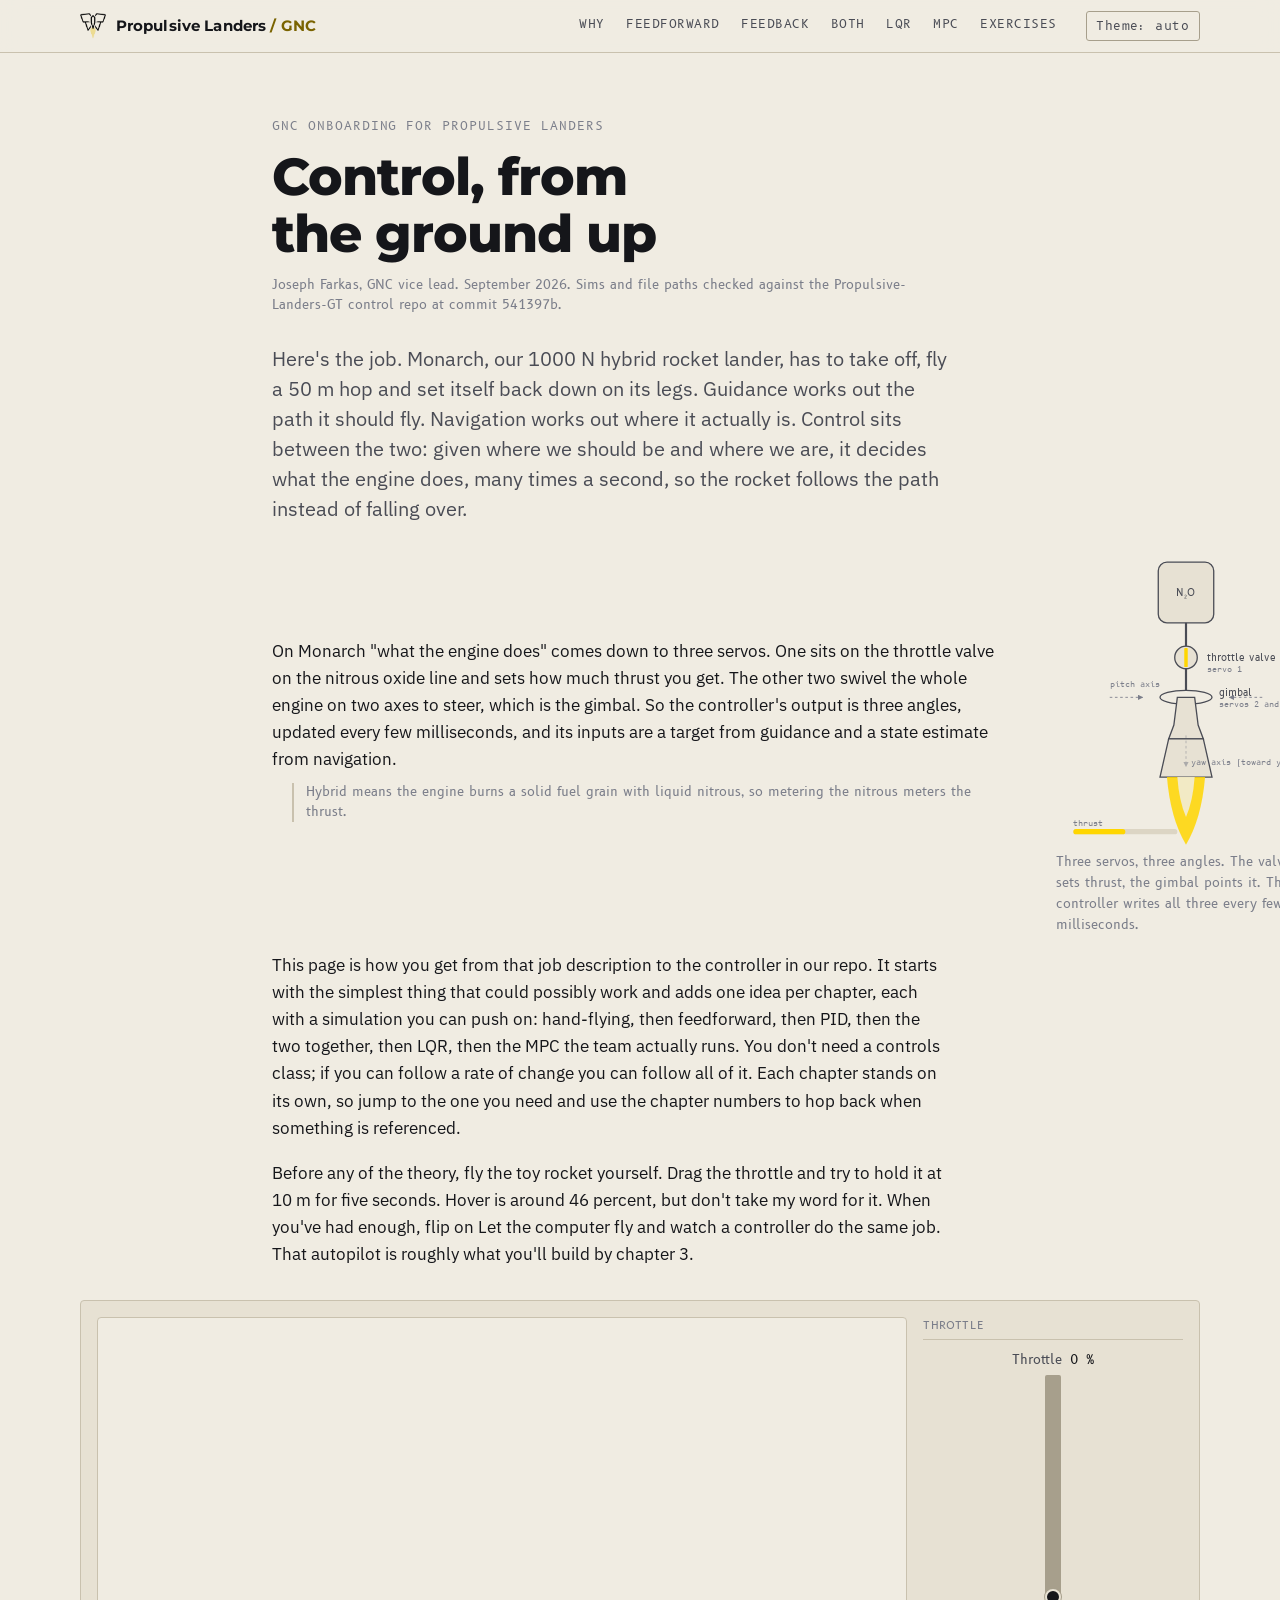
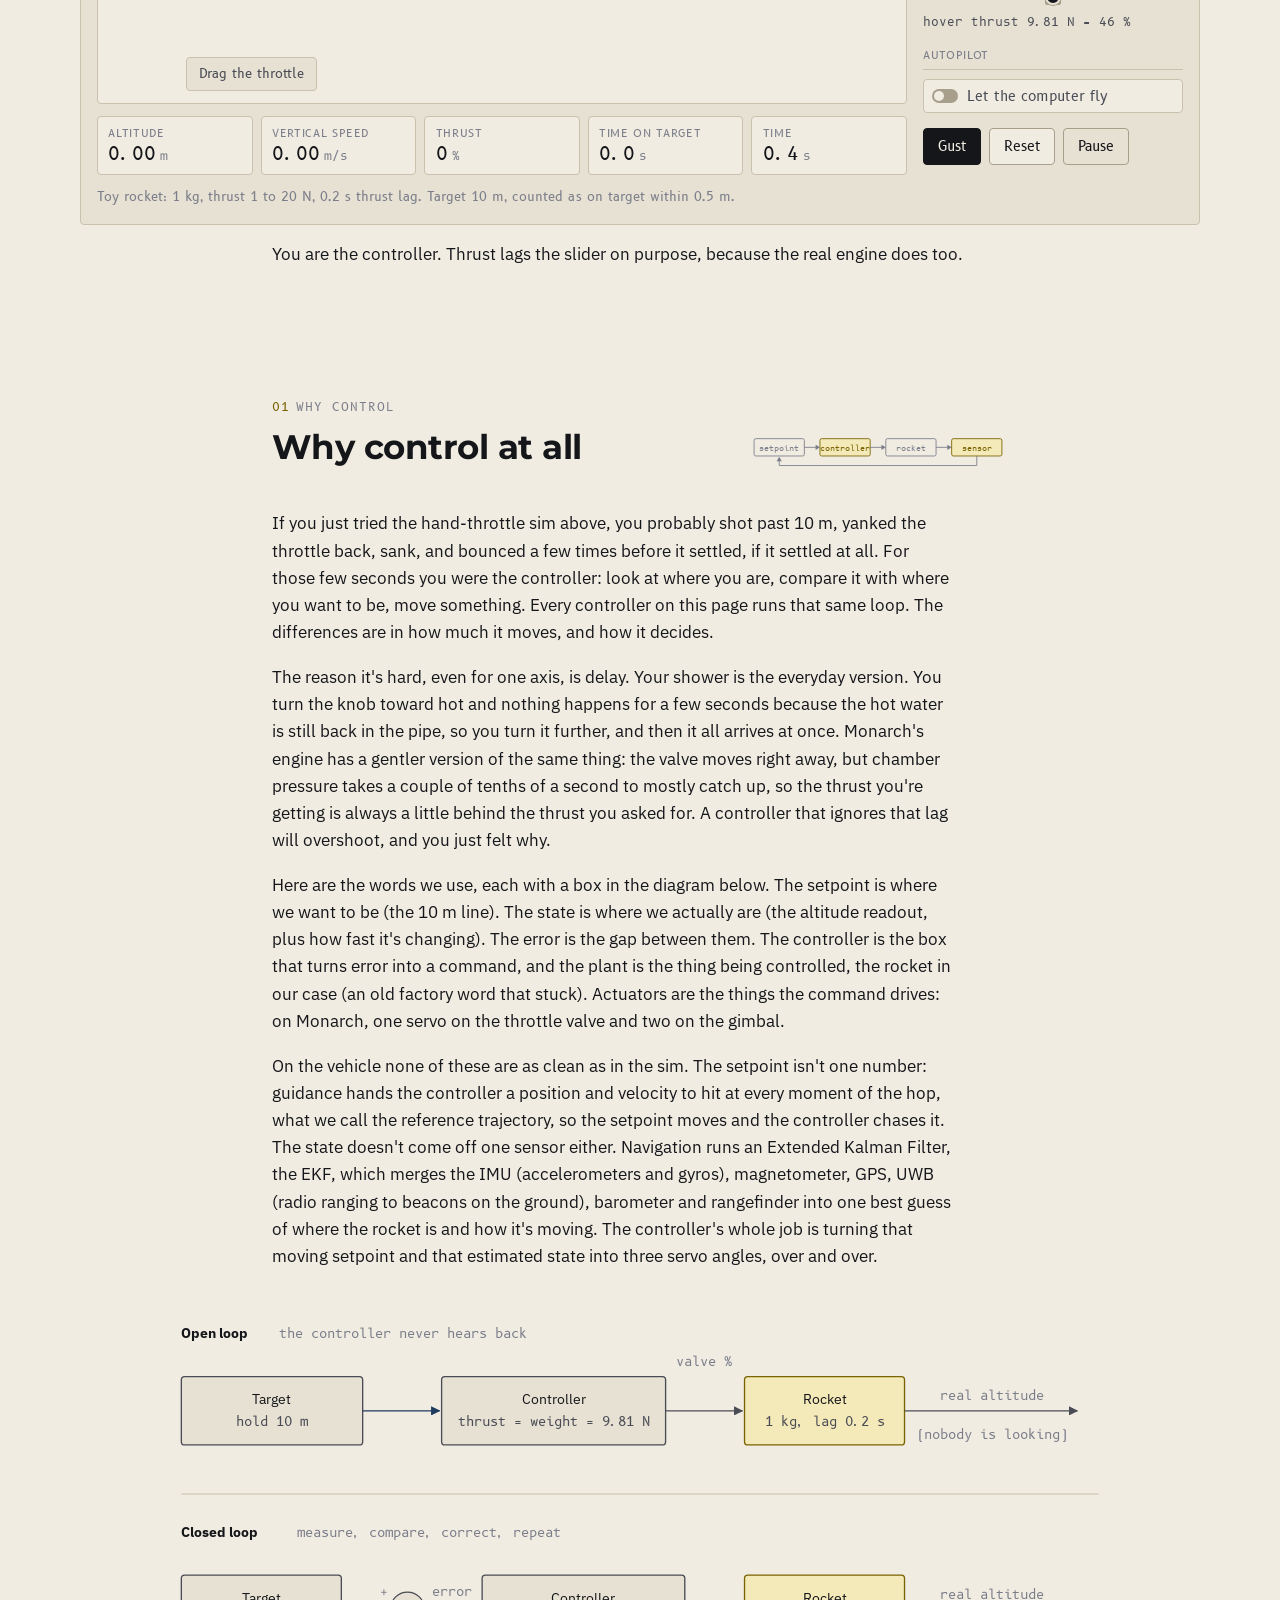
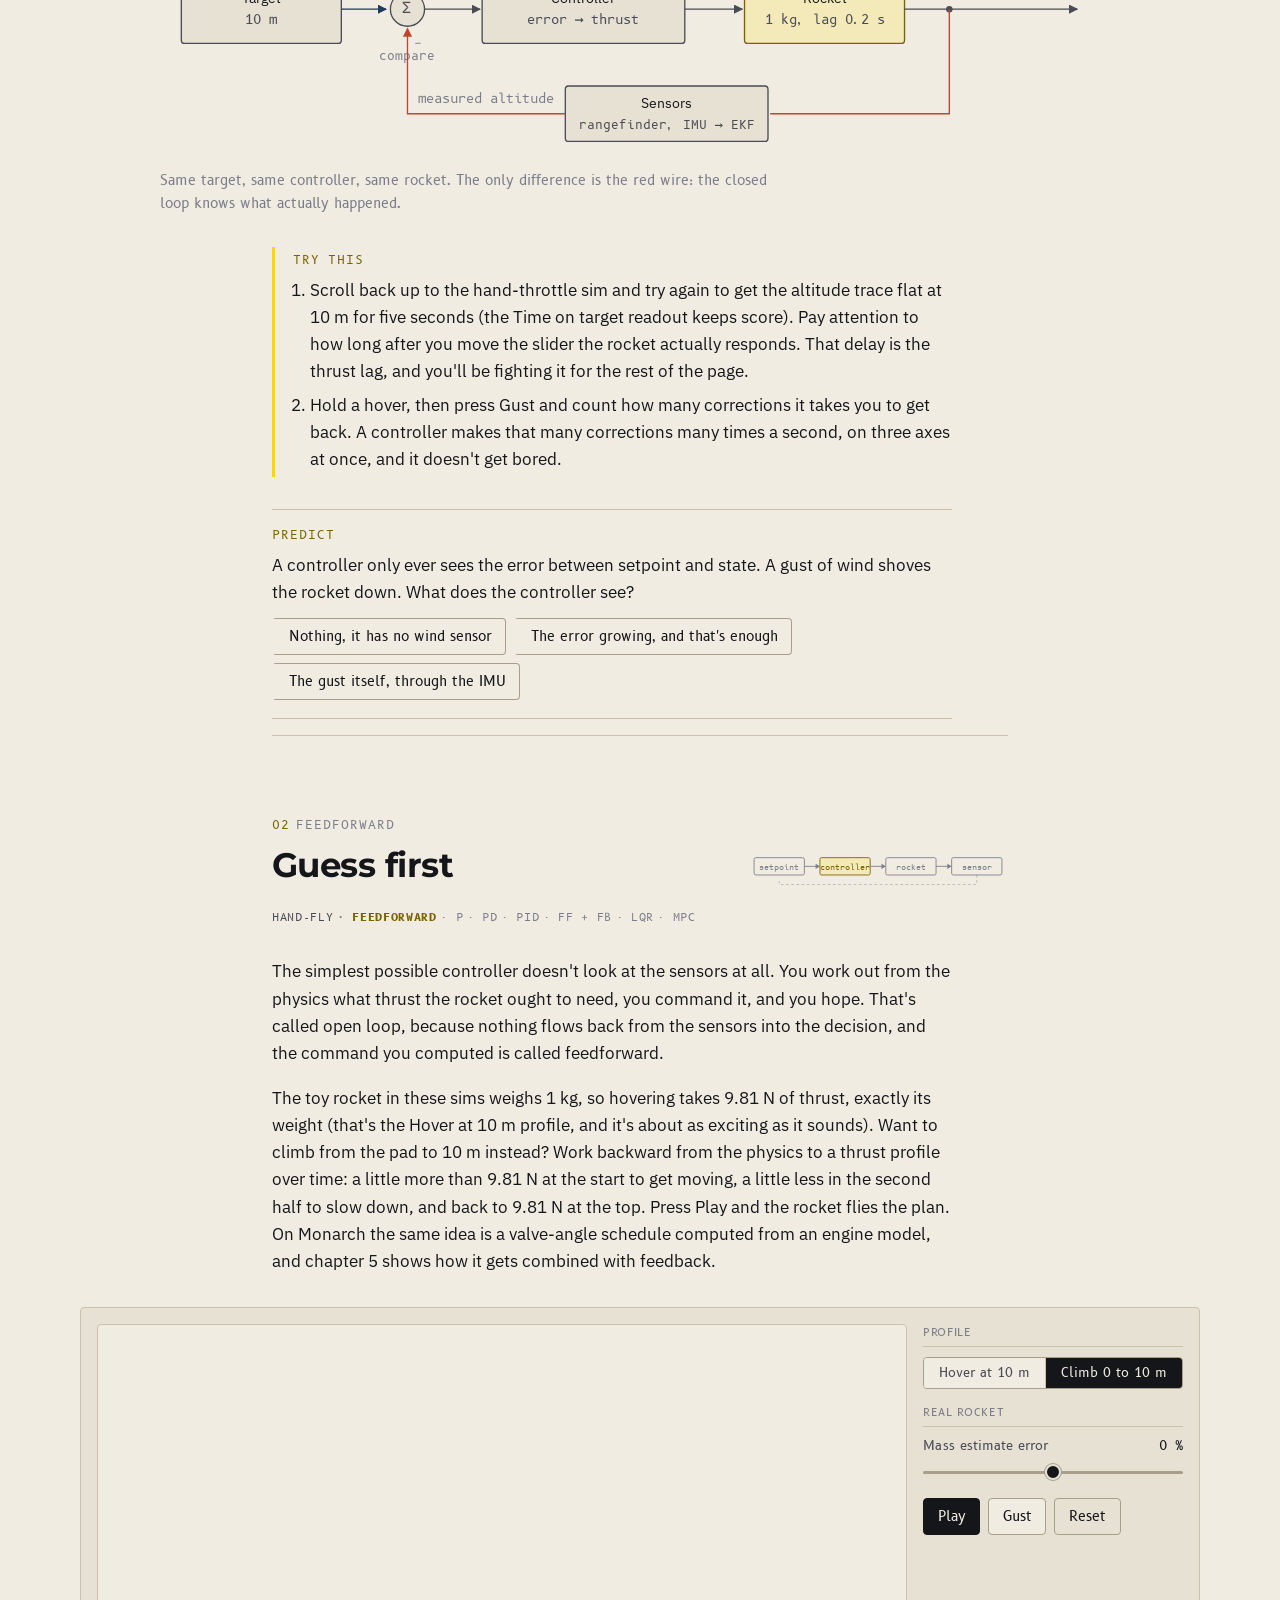
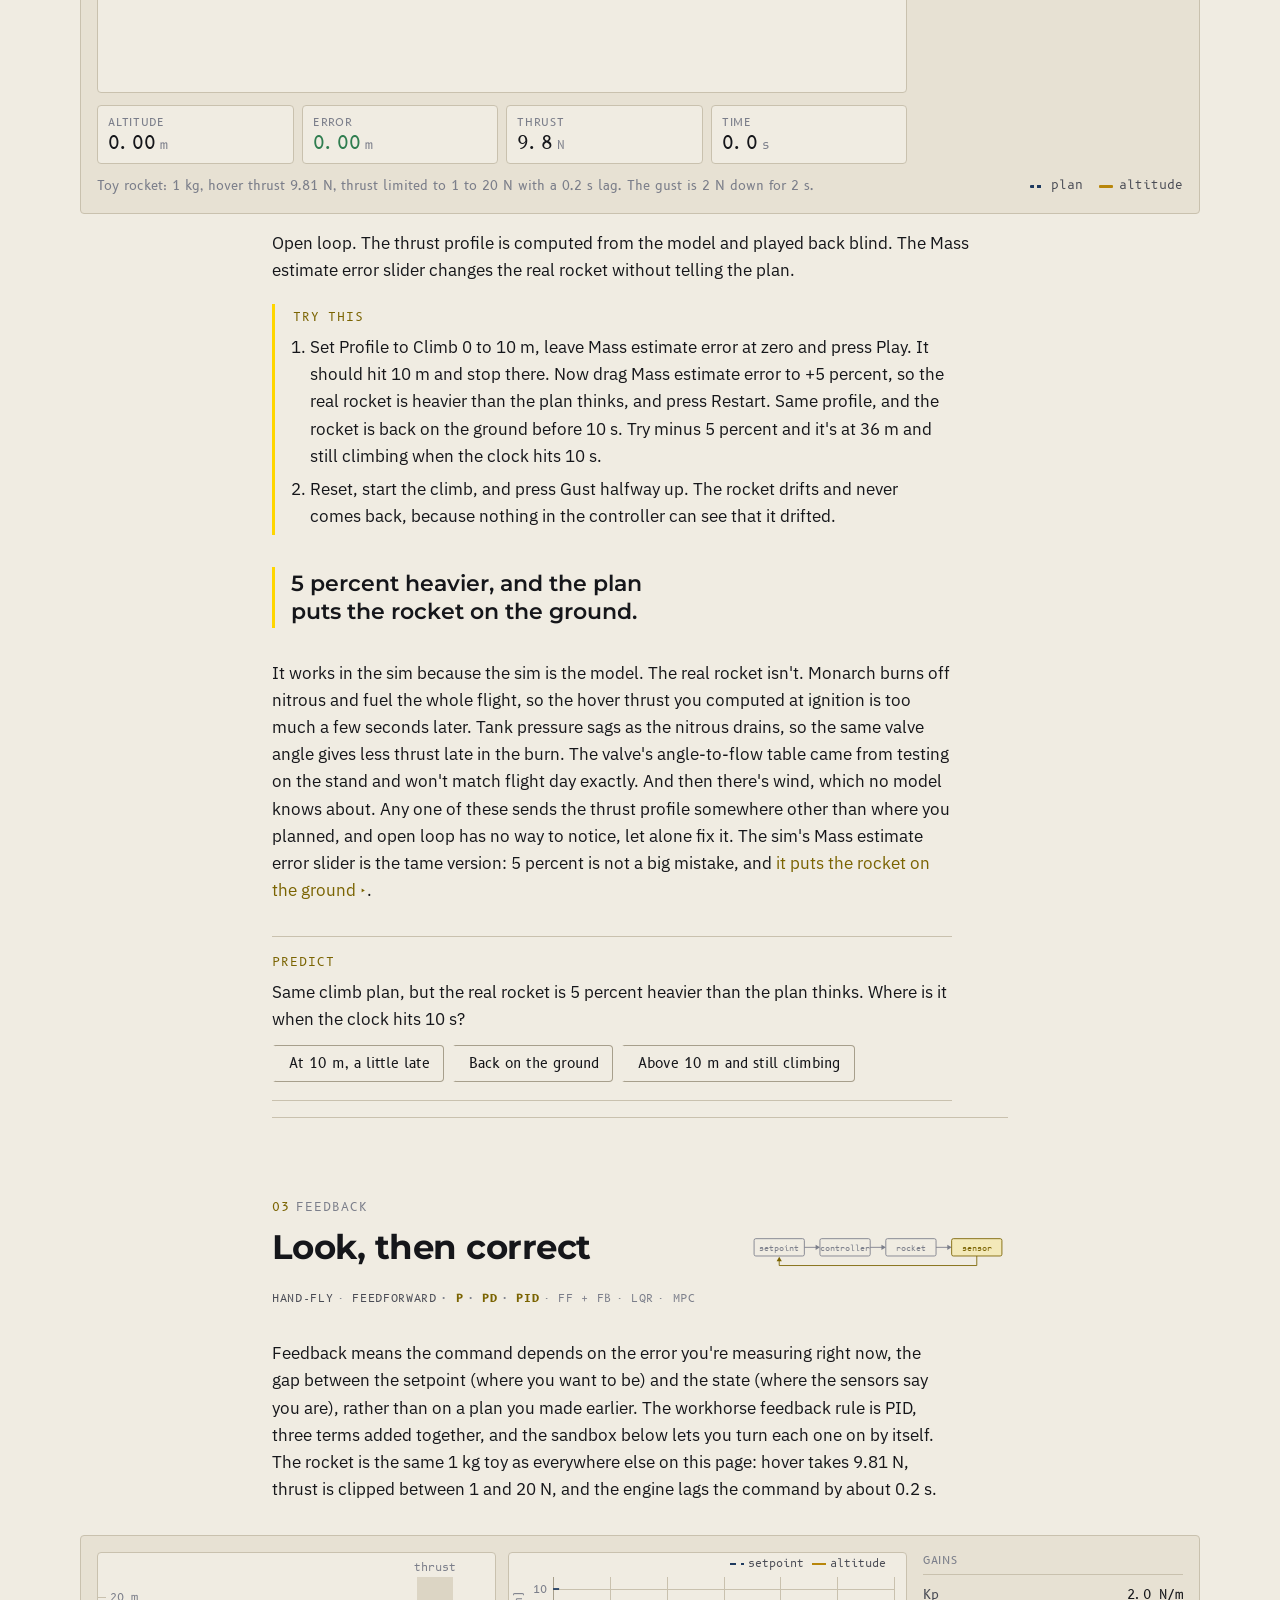
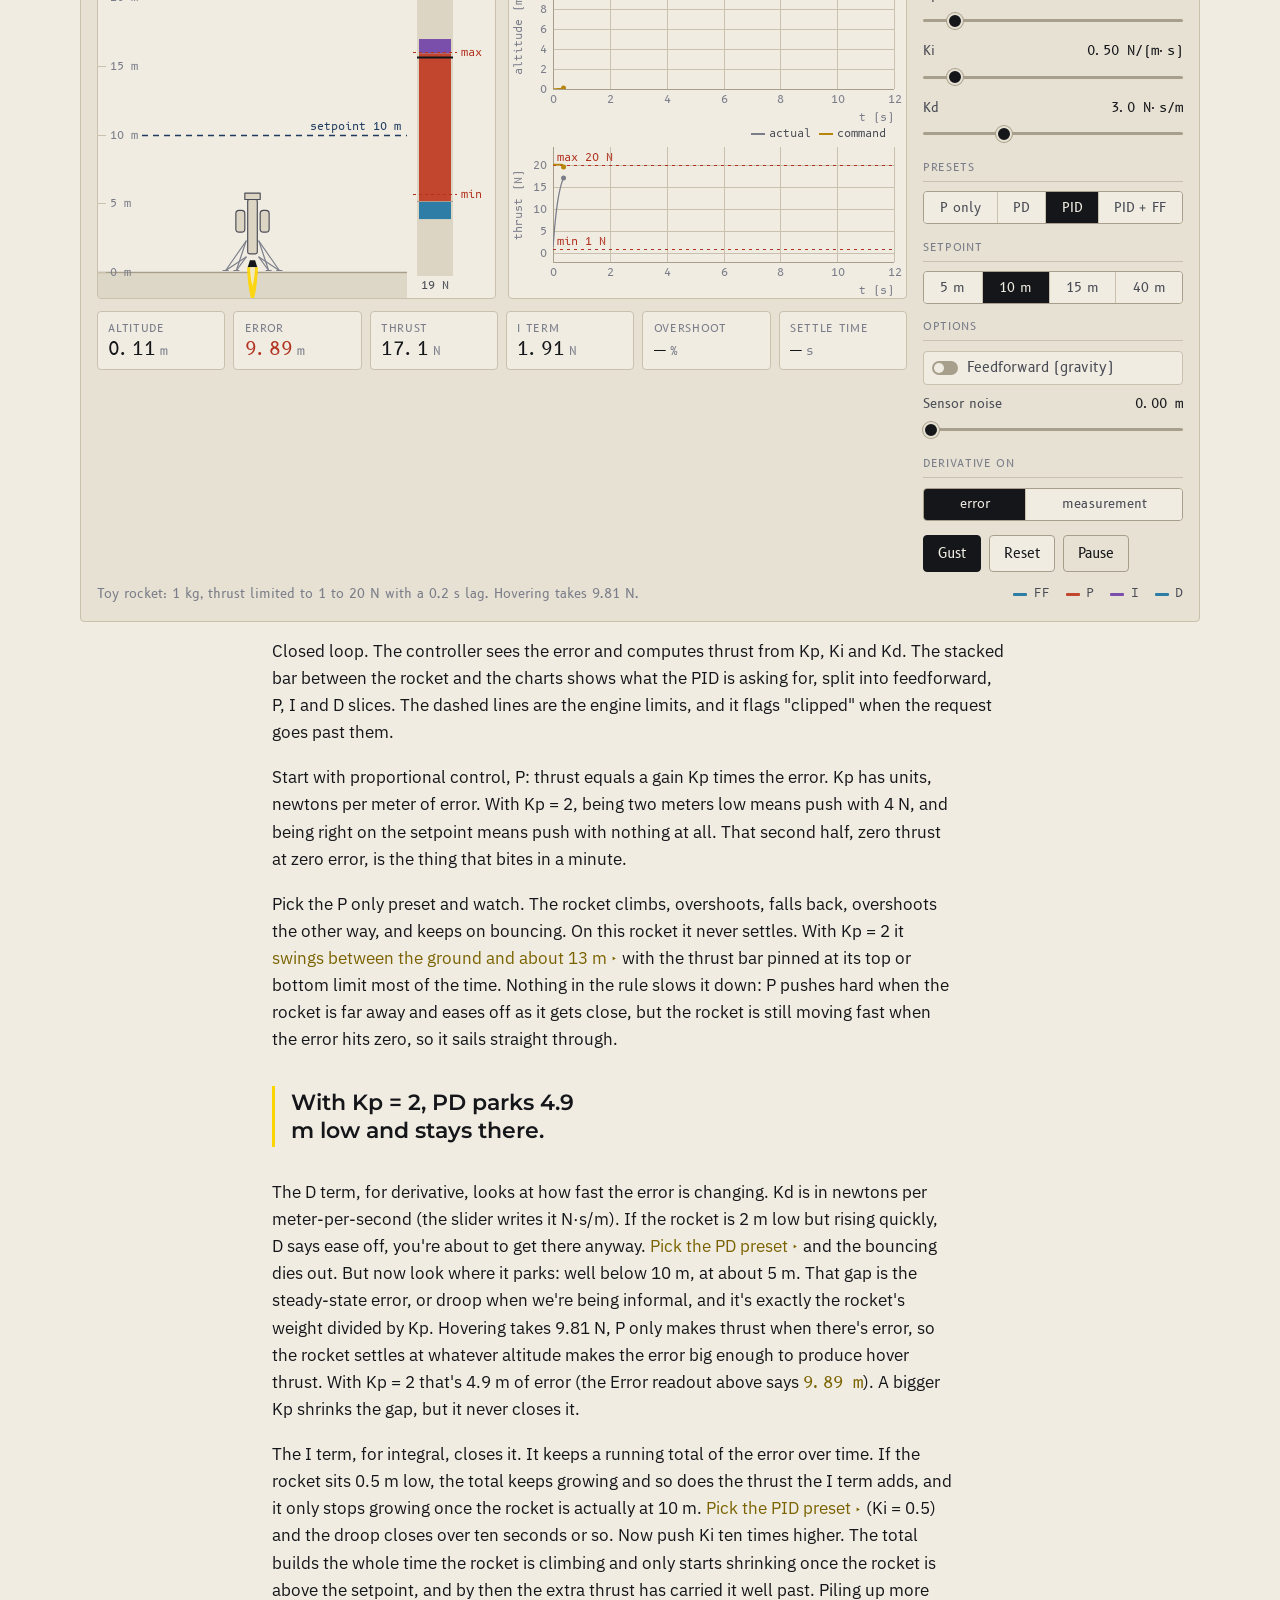
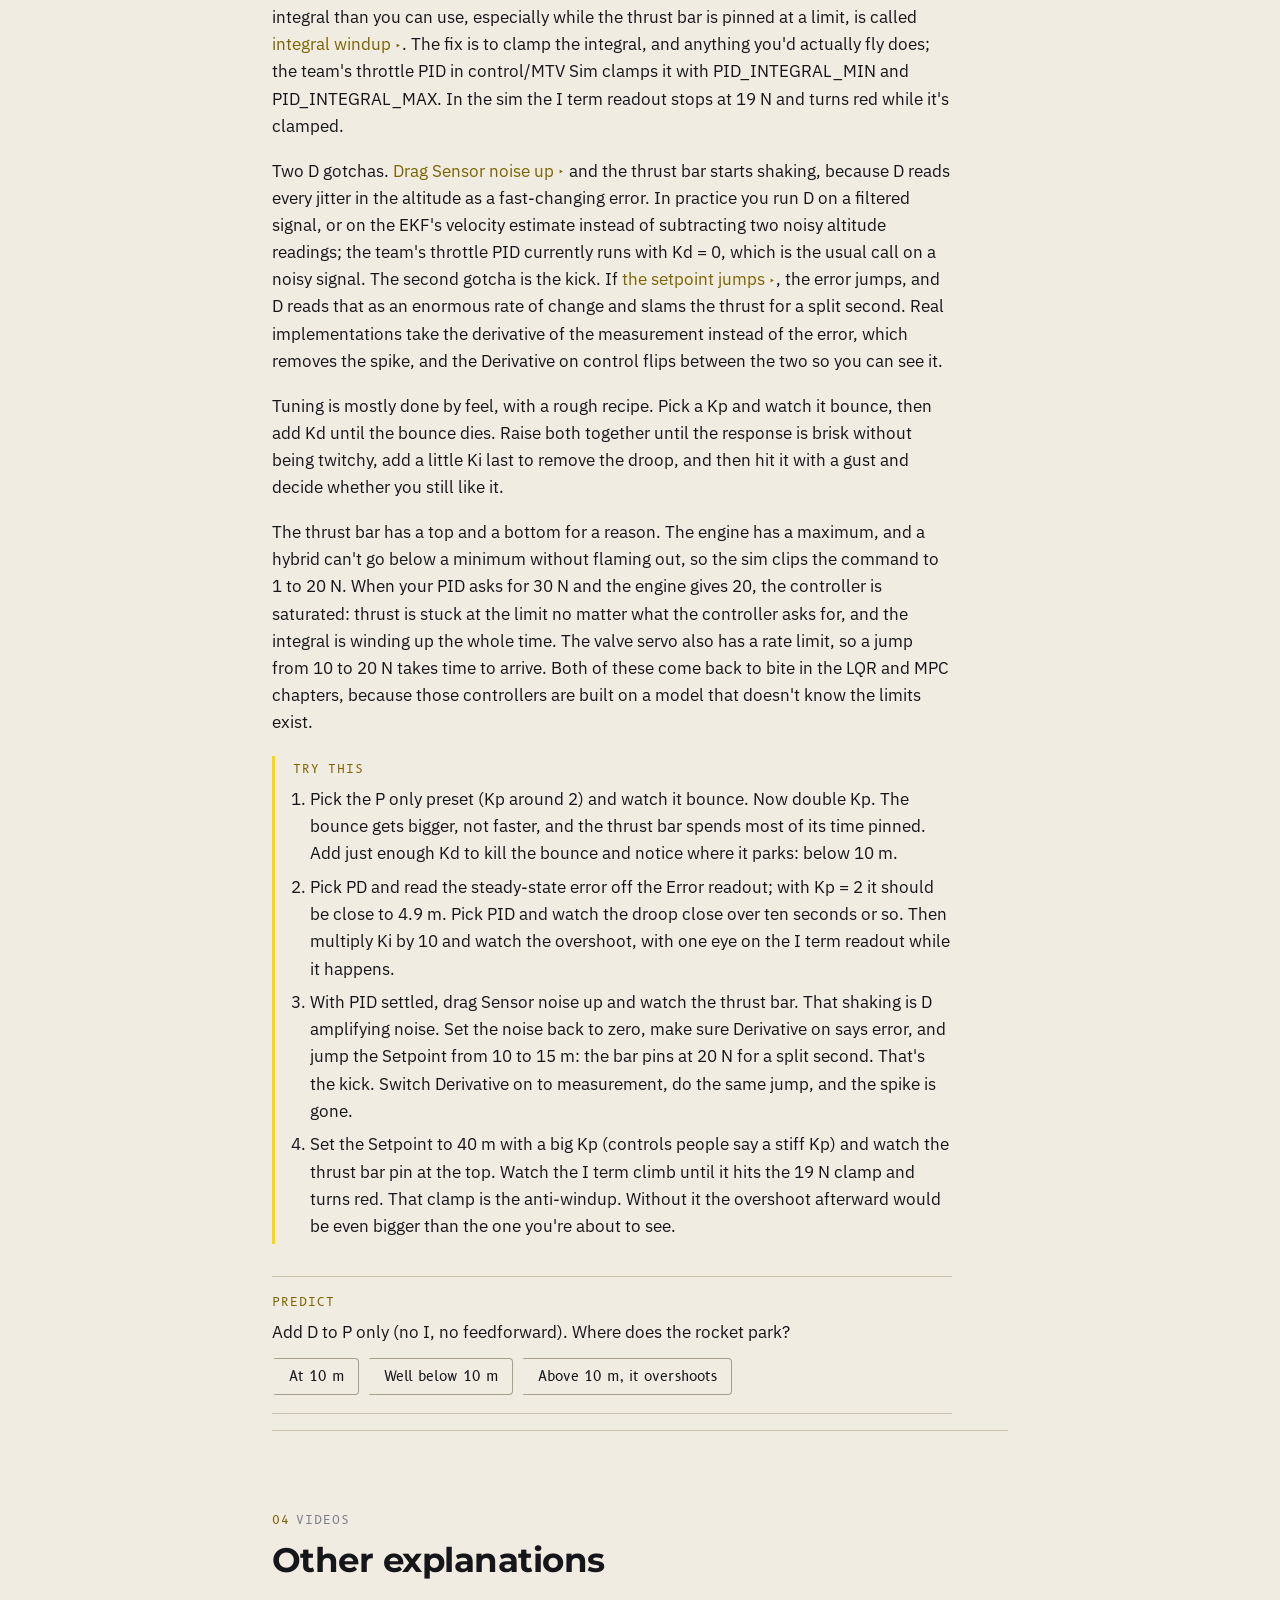
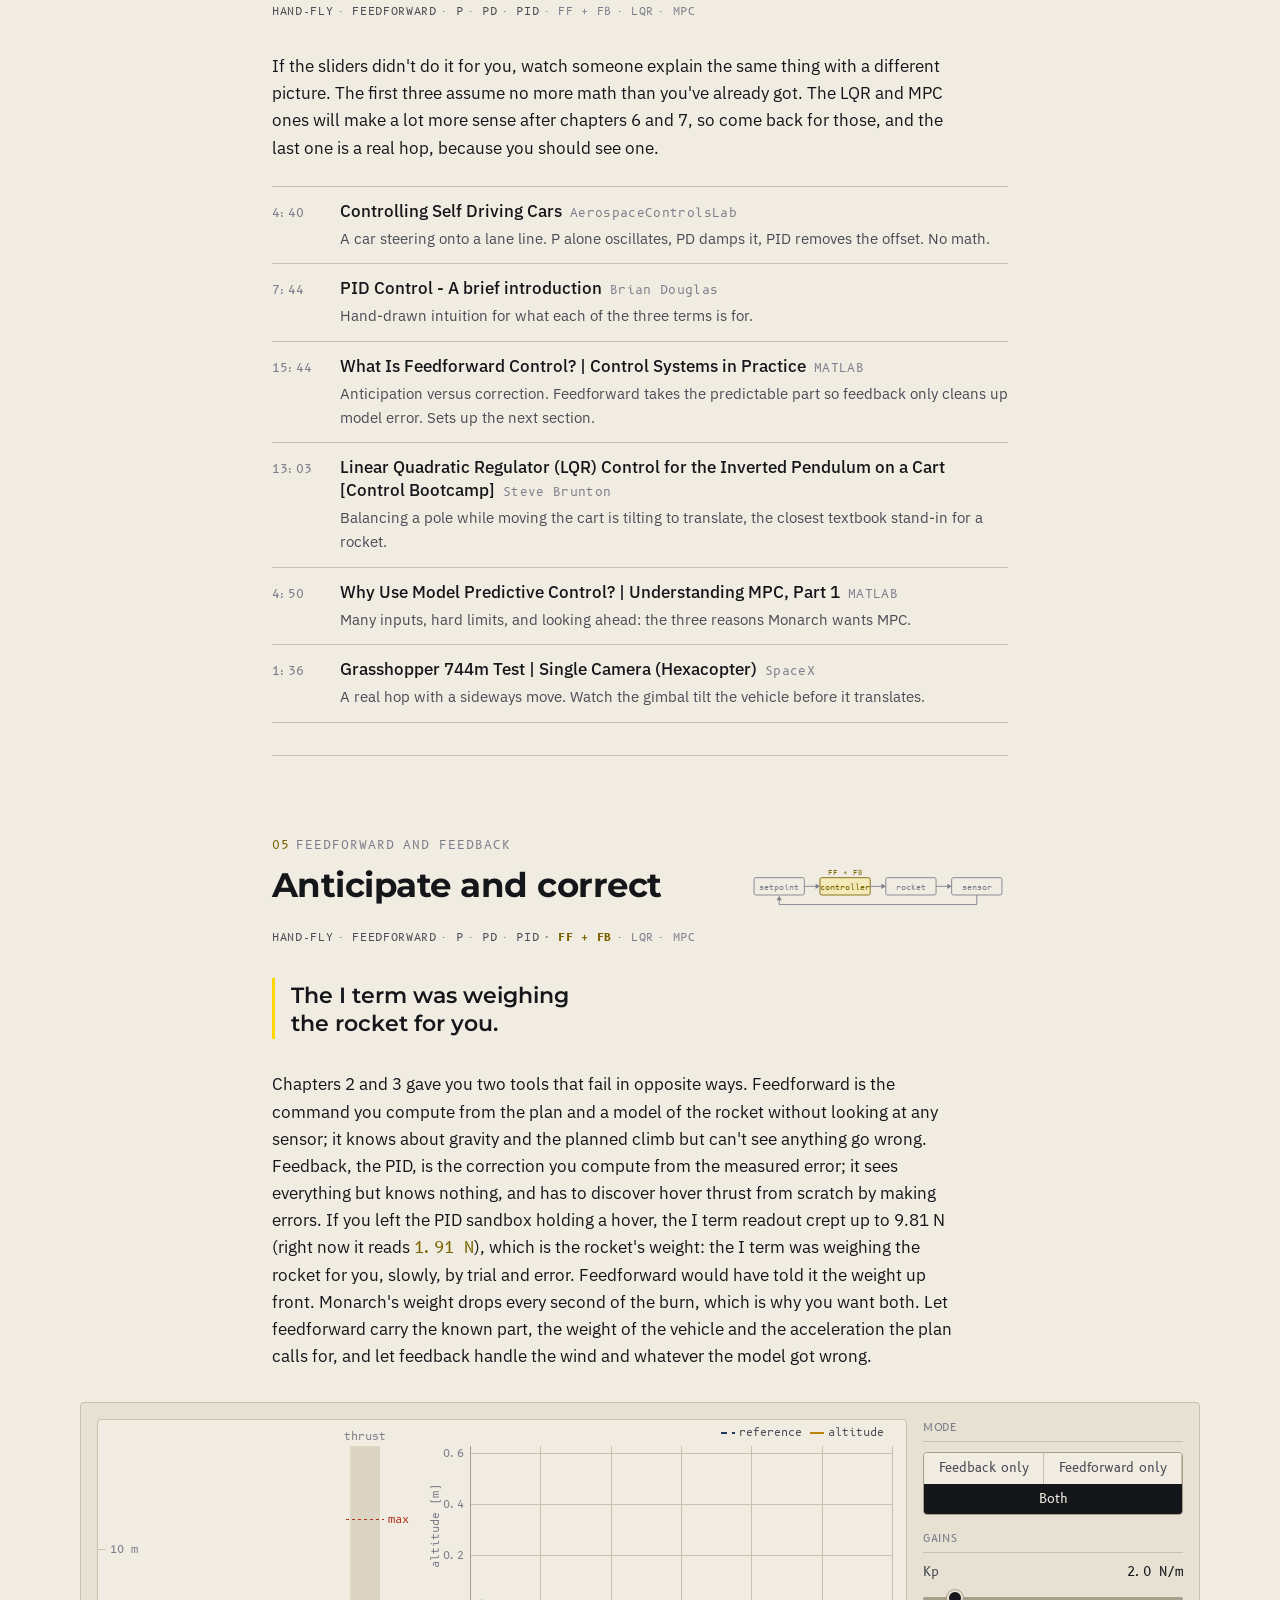
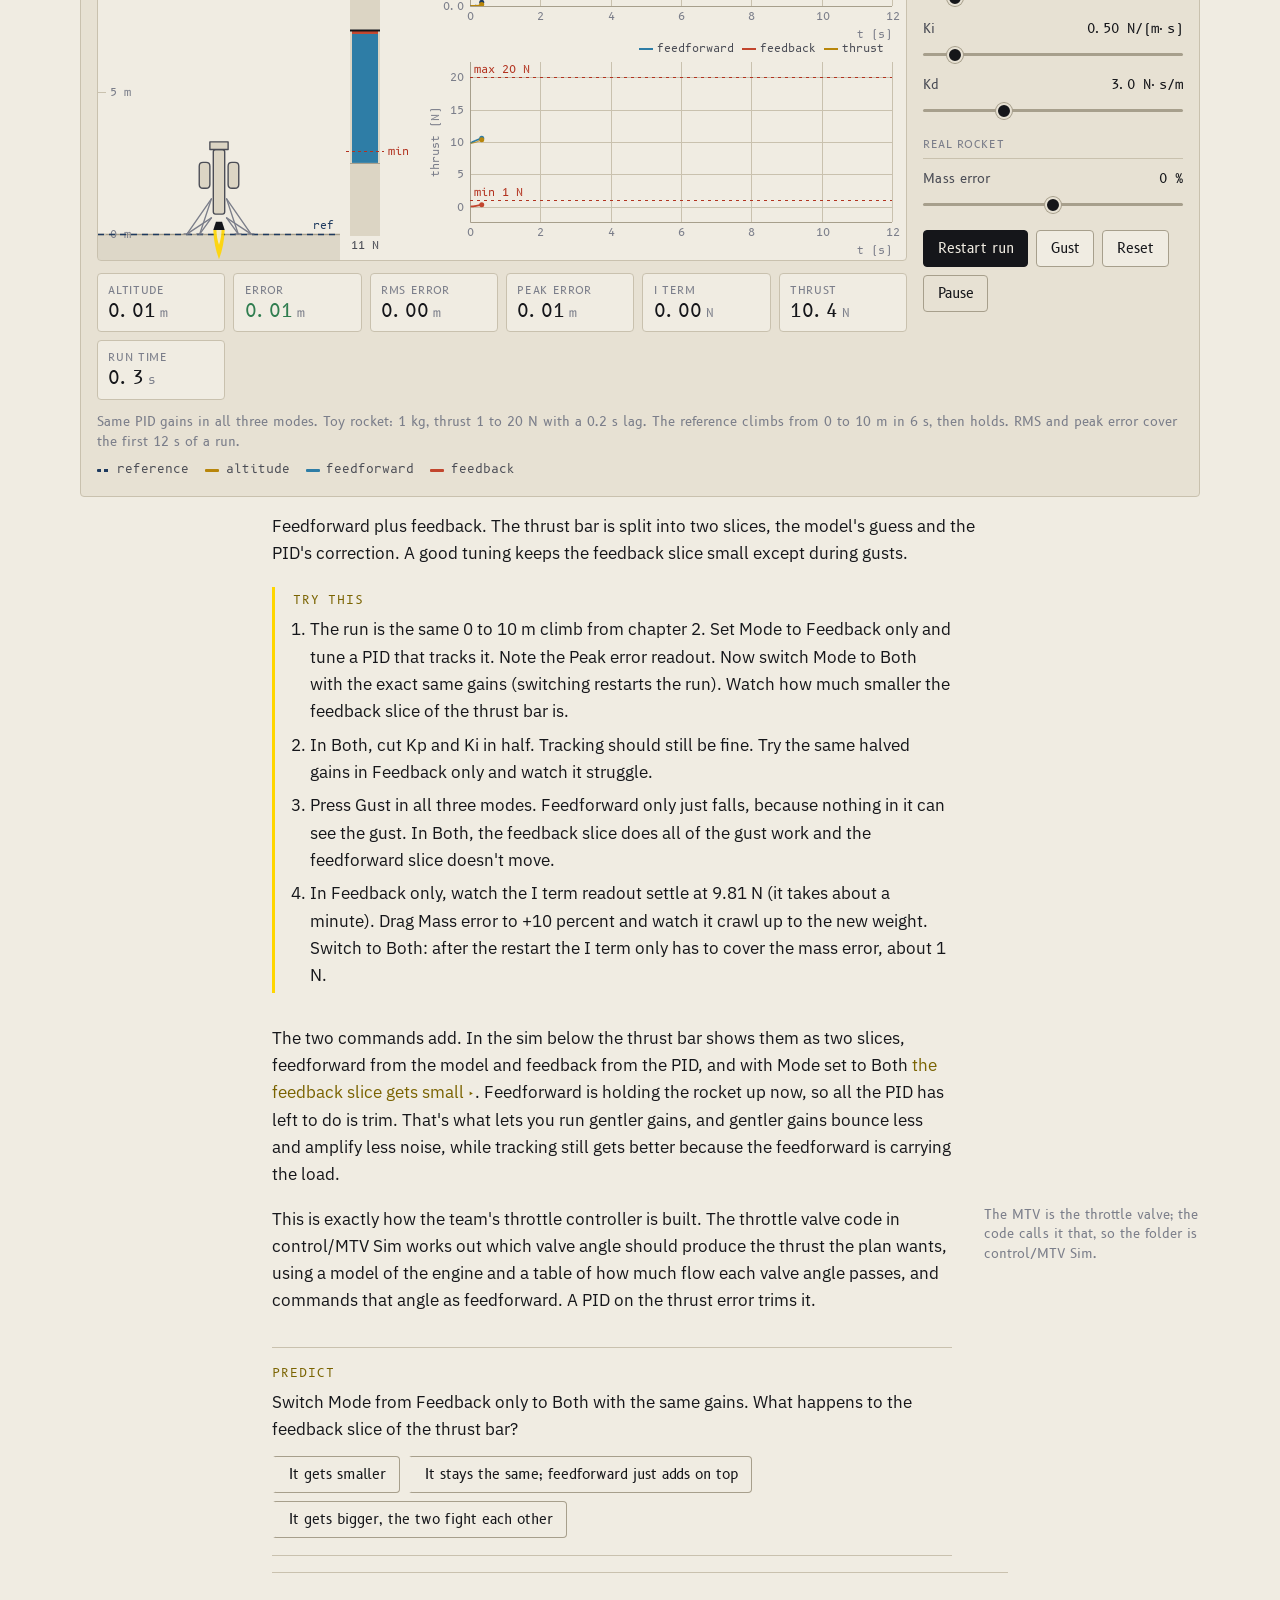
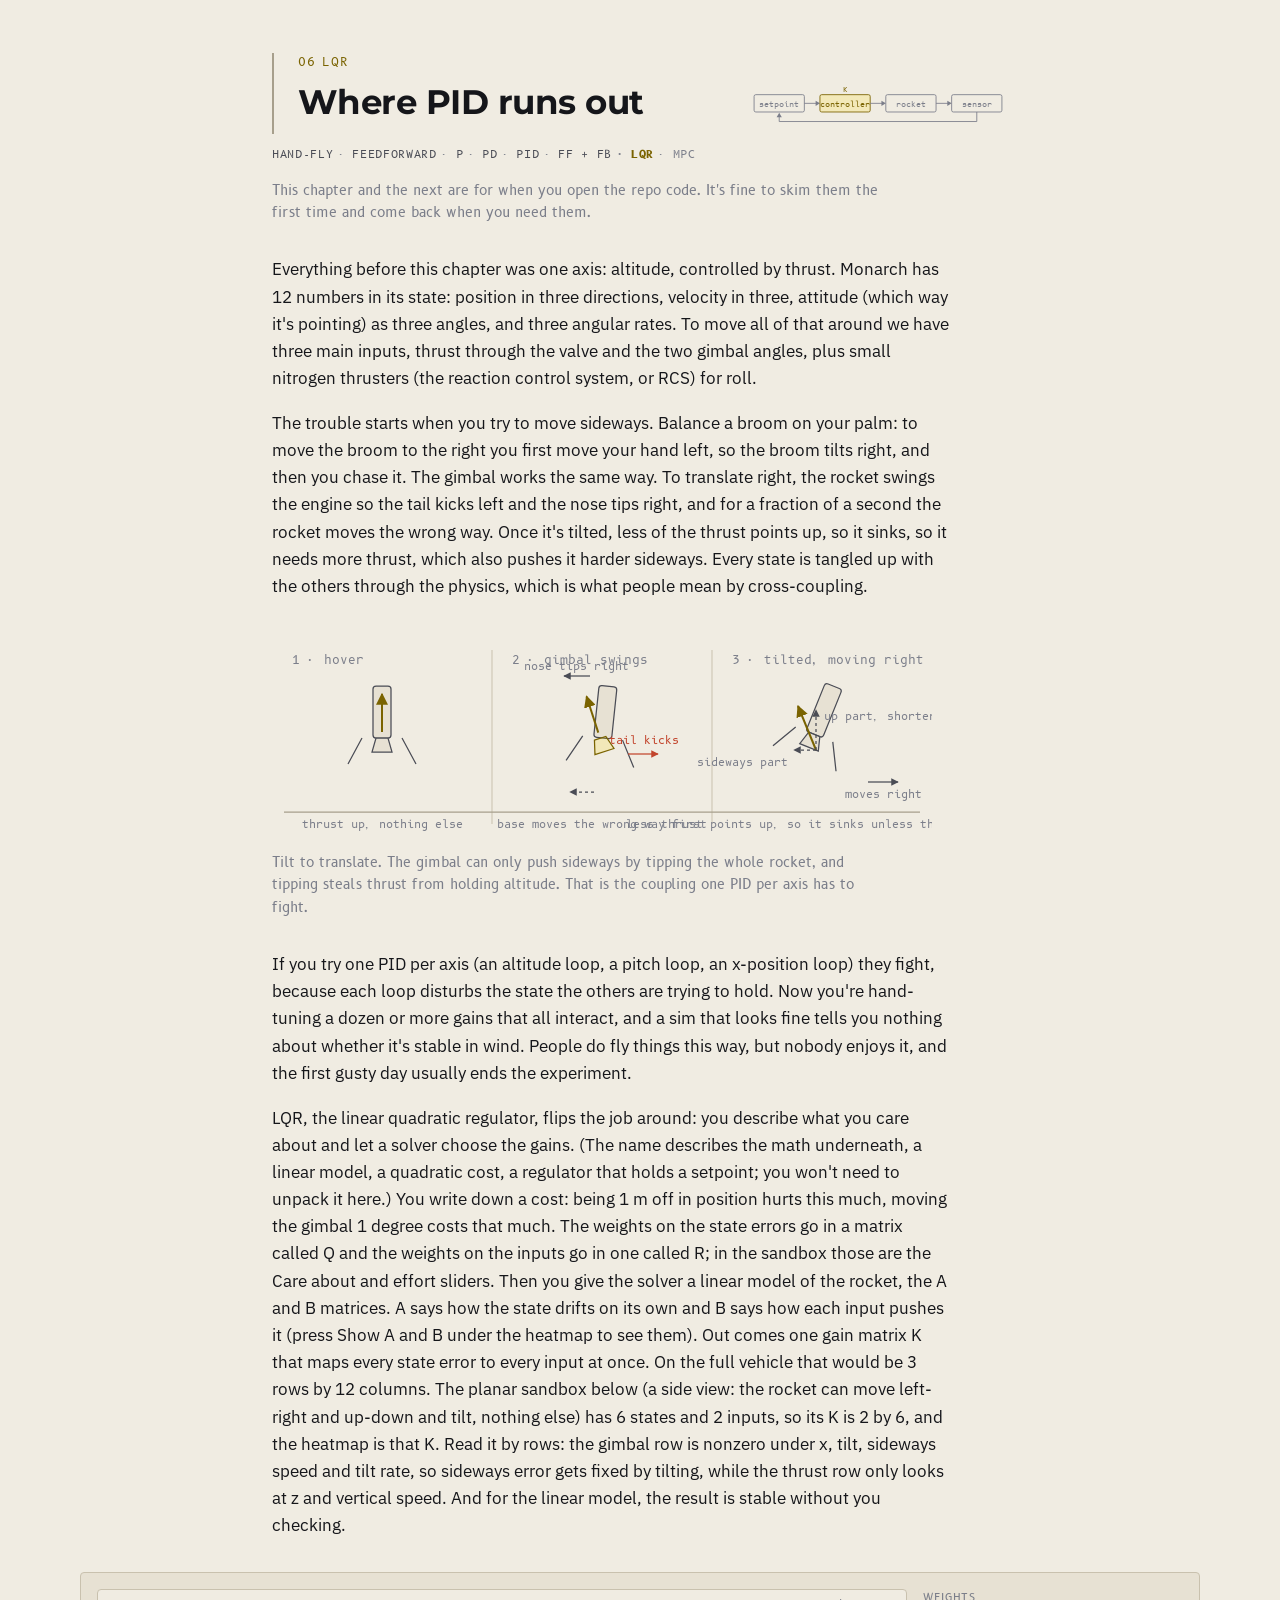
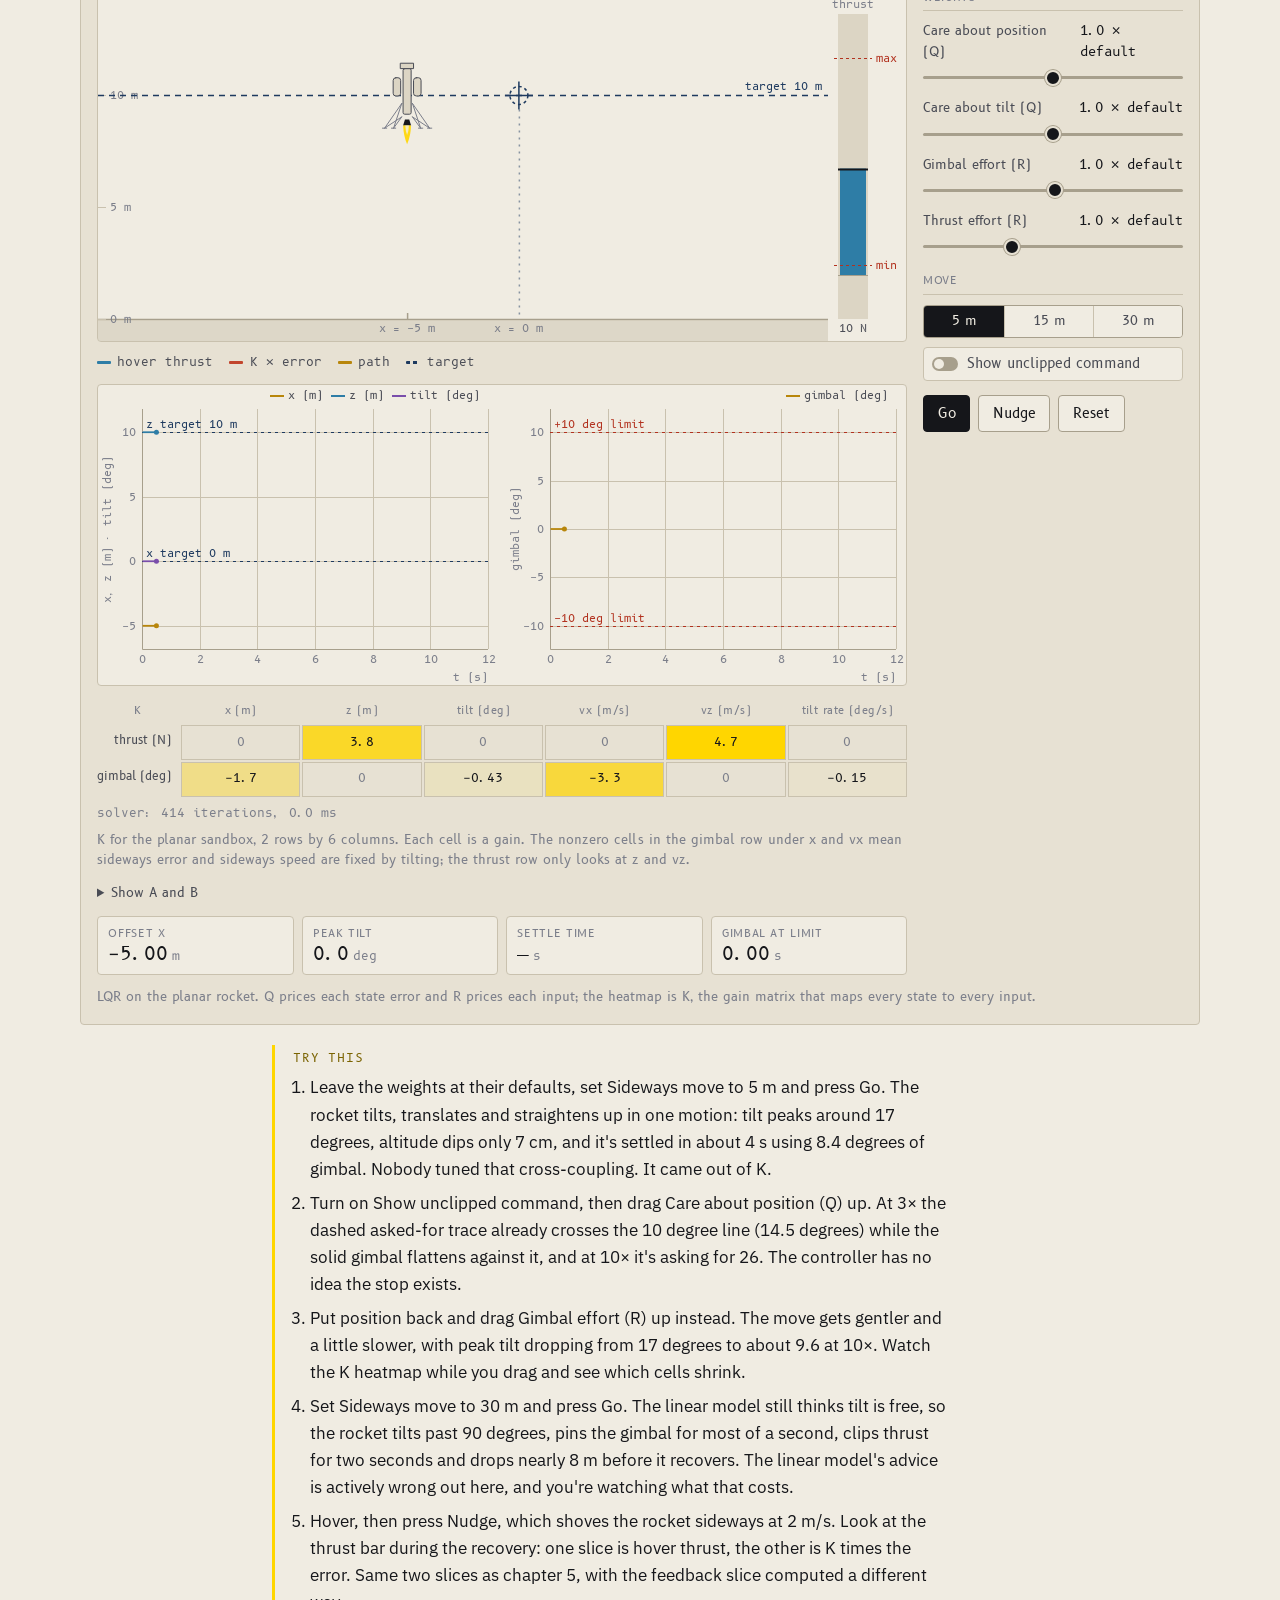
==== commit bf4ec674: "Draw the rocket with its feet on the ground line - Anchor the MPC rocket at its feet instead of its " ====
--- a/controls/index.html
+++ b/controls/index.html
@@ -2082,7 +2082,7 @@
 
       const scale = 60;
       const topLimit = scale * 1.1 + 6;
-      let ry = y0 - s.z / mpp;
+      let ry = y0 - s.z / mpp - 0.16 * scale;   // feet sit on the ground line at z = 0
       let above = false;
       if (!(ry >= topLimit)) { ry = topLimit; above = true; }
       const rx = stageRect.w * 0.58;
@@ -2422,7 +2422,7 @@
       /* start the dashed line past the tick labels so they stay readable */
       G.drawSetpoint(ctx, { x: stage.x + 44, y: stage.y, w: stage.w - 44, h: stage.h }, { y: y0 - ref / mpp, label: 'setpoint ' + ref + ' m' });
       const rocketScale = Math.min(64, H * 0.2);
-      const zPx = G.clamp(y0 - s.z / mpp, 20, y0);
+      const zPx = G.clamp(y0 - s.z / mpp - 0.16 * rocketScale, 20, y0);   // feet sit on the ground line at z = 0
       G.drawRocket(ctx, { x: stage.x + stage.w * 0.5, y: zPx, scale: rocketScale, tilt: 0, gimbal: 0,
         thrust01: (s.T - params.Tmin) / (params.Tmax - params.Tmin), rand: flameRand });
       if (gustLeft > 0) {
@@ -3392,7 +3392,7 @@
       /* rocket, clamped into the view */
       const X = sim.s.x;
       const scaleRocket = G.clamp(2.4 / mpp, 30, 60);
-      const cx = G.clamp(sx(X[0]), view.x + 24, view.x + view.w - 24), cy = G.clamp(sy(X[1]), 30, y0);
+      const cx = G.clamp(sx(X[0]), view.x + 24, view.x + view.w - 24), cy = G.clamp(sy(X[1]), 30, y0 - 0.61 * scaleRocket);   // keep the feet above the ground line
       G.drawRocket(ctx, { x: cx, y: cy + 0.45 * scaleRocket, scale: scaleRocket, tilt: X[2], gimbal: sim.s.dl, thrust01: (sim.s.T - p.Tmin) / (p.Tmax - p.Tmin), rand });
       /* thrust bar: hover (feedforward) + K x error (feedback) */
       G.drawBarStack(ctx, { x: barX, y: 6, w: barW, h: H - 12 }, {
@@ -4074,7 +4074,8 @@
       }
       /* rocket: the helper's origin is the nozzle pivot with the CoM 0.45 scale above it; our state is the CoM */
       const scale = Math.max(26, p.L / 0.45 * pxm);
-      if (isFinite(X[0]) && isFinite(X[1])) G.drawRocket(ctx, { x: sx(X[0]), y: sy(X[1]) + 0.45 * scale, scale, tilt: X[2], gimbal: s.dl, thrust01: (s.T - p.Tmin) / (p.Tmax - p.Tmin), rand });
+      /* feet on the tracked point, so z = 0 is the feet on the pad (0.61 = CoM height above the feet, in glyph units) */
+      if (isFinite(X[0]) && isFinite(X[1])) G.drawRocket(ctx, { x: sx(X[0]) + 0.61 * scale * Math.sin(X[2]), y: sy(X[1]) + (0.45 - 0.61 * Math.cos(X[2])) * scale, scale, tilt: X[2], gimbal: s.dl, thrust01: (s.T - p.Tmin) / (p.Tmax - p.Tmin), rand });
       /* gust arrow */
       if (gustLeft > 0 && lane.started && !lane.landed) {
         const ax = sx(X[0]) + 0.9 * scale, ay = sy(X[1]) - 0.3 * scale; ctx.strokeStyle = g('--sig-fb'); ctx.fillStyle = g('--sig-fb'); ctx.lineWidth = 2;
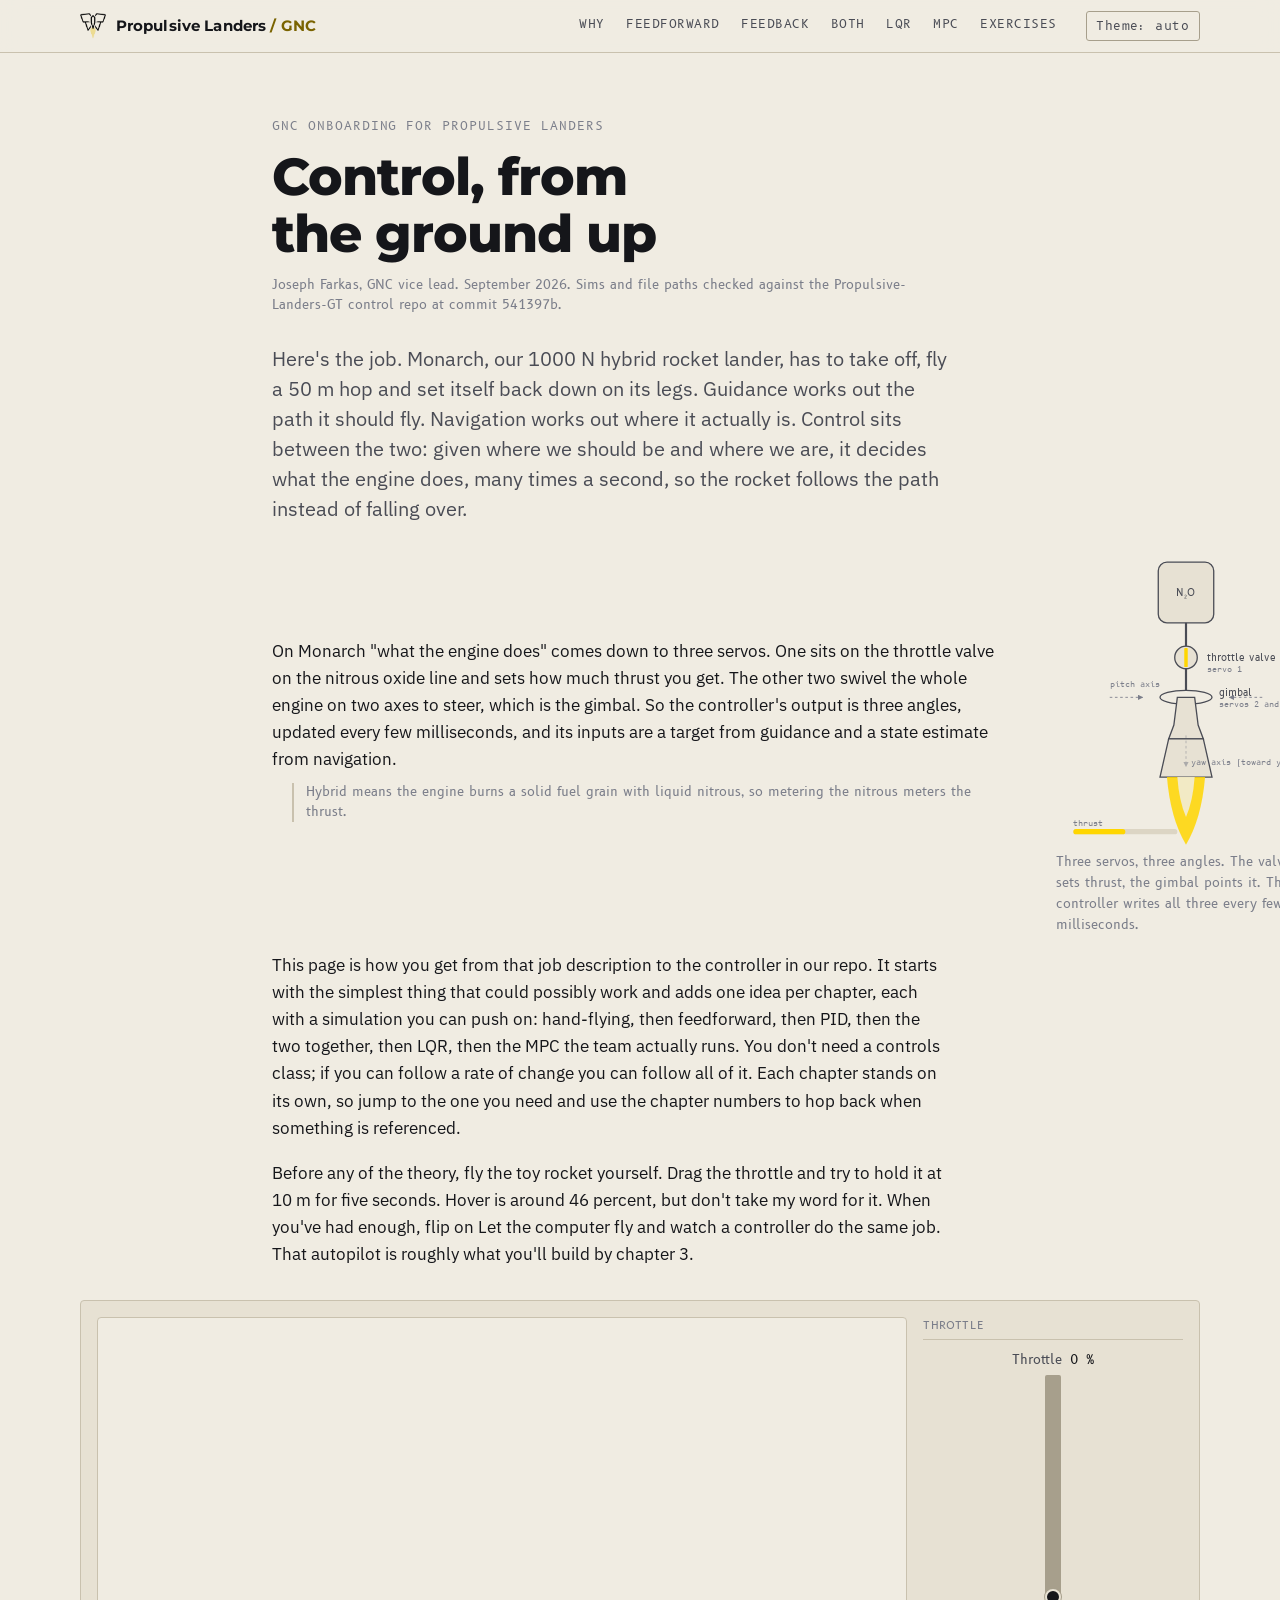
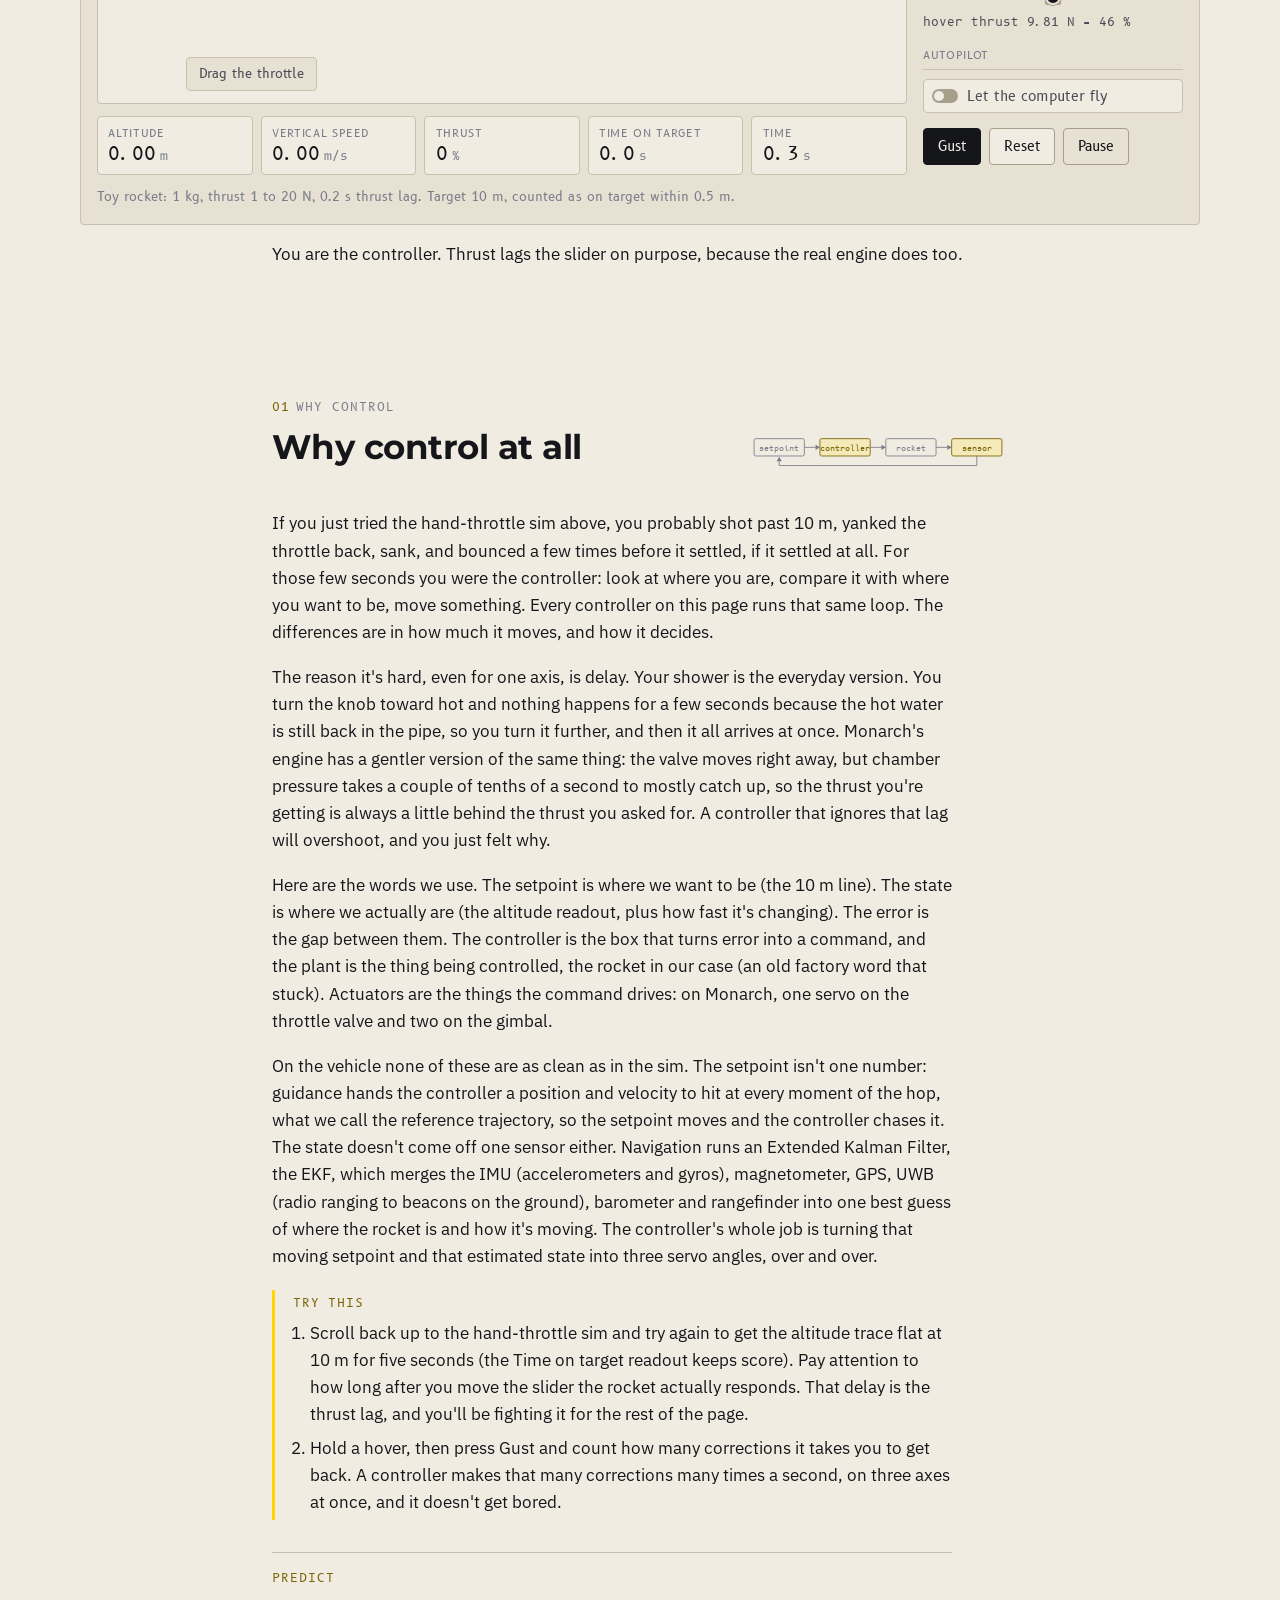
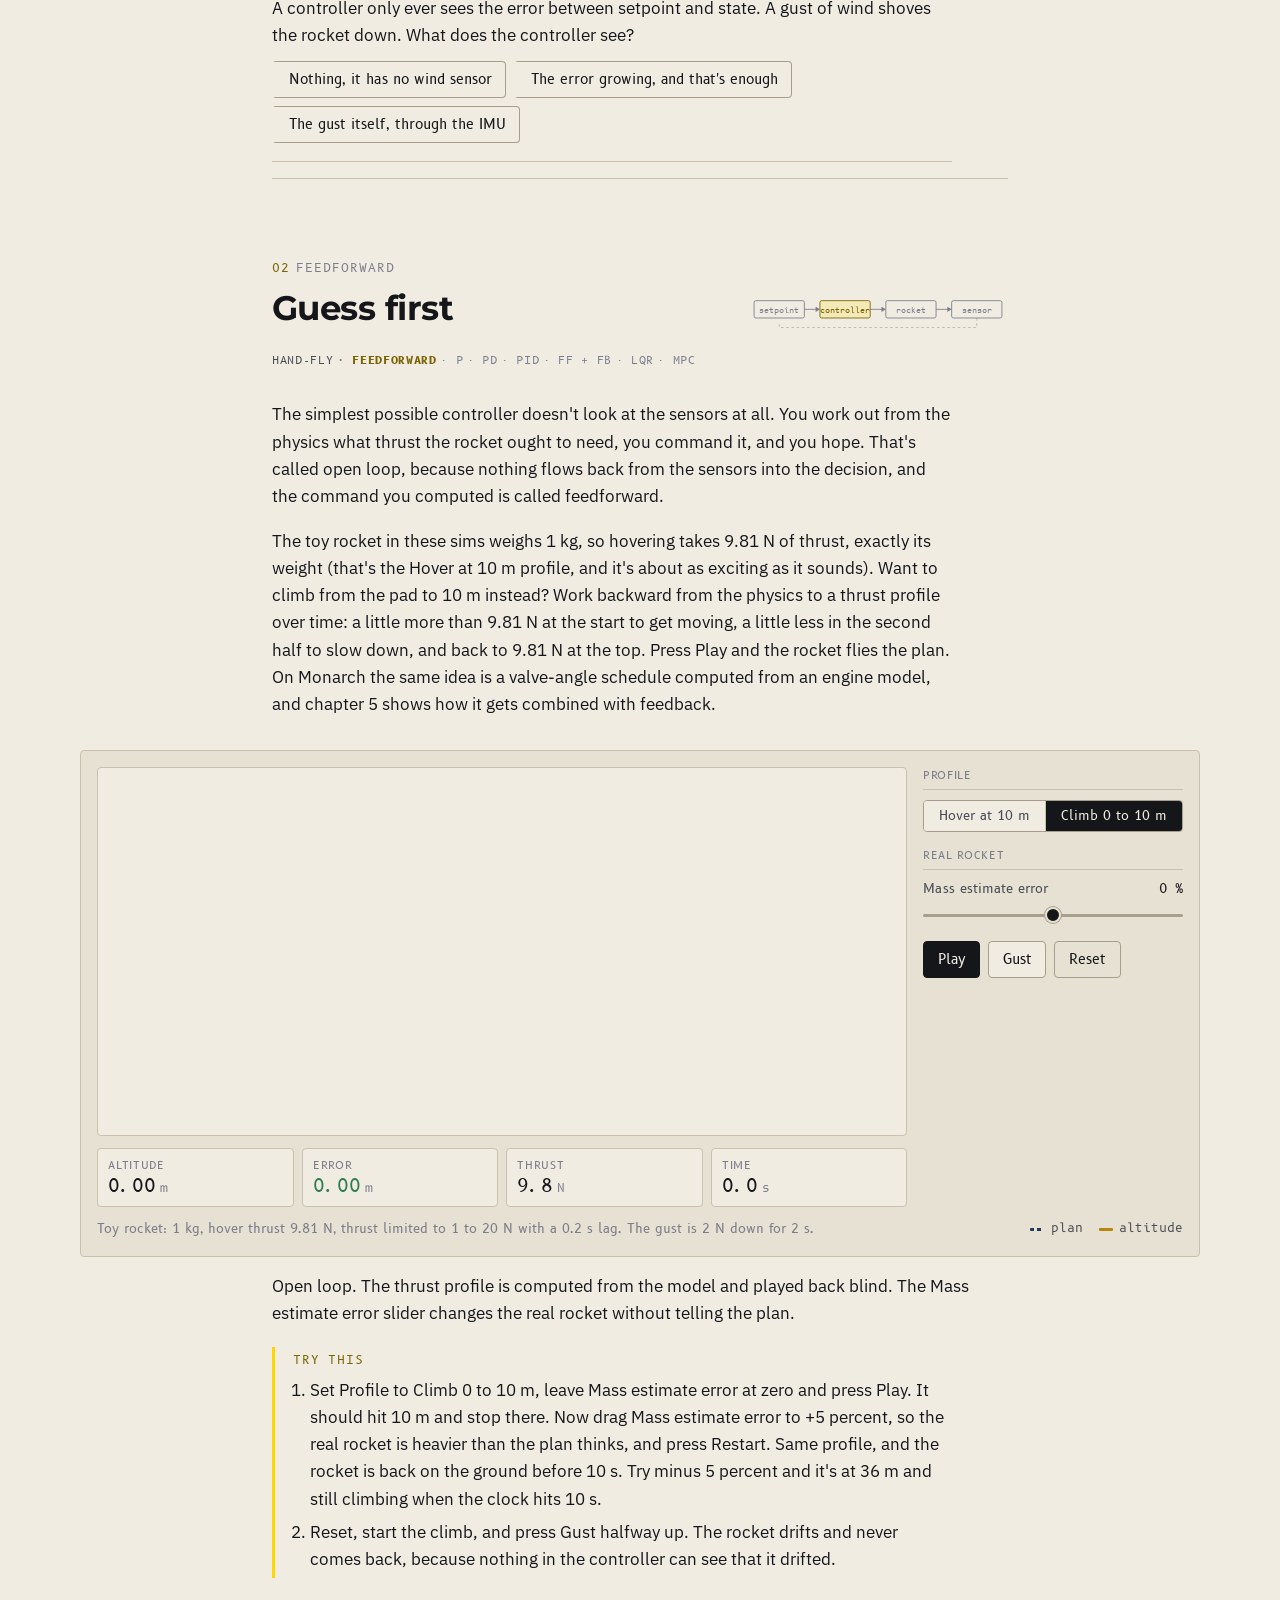
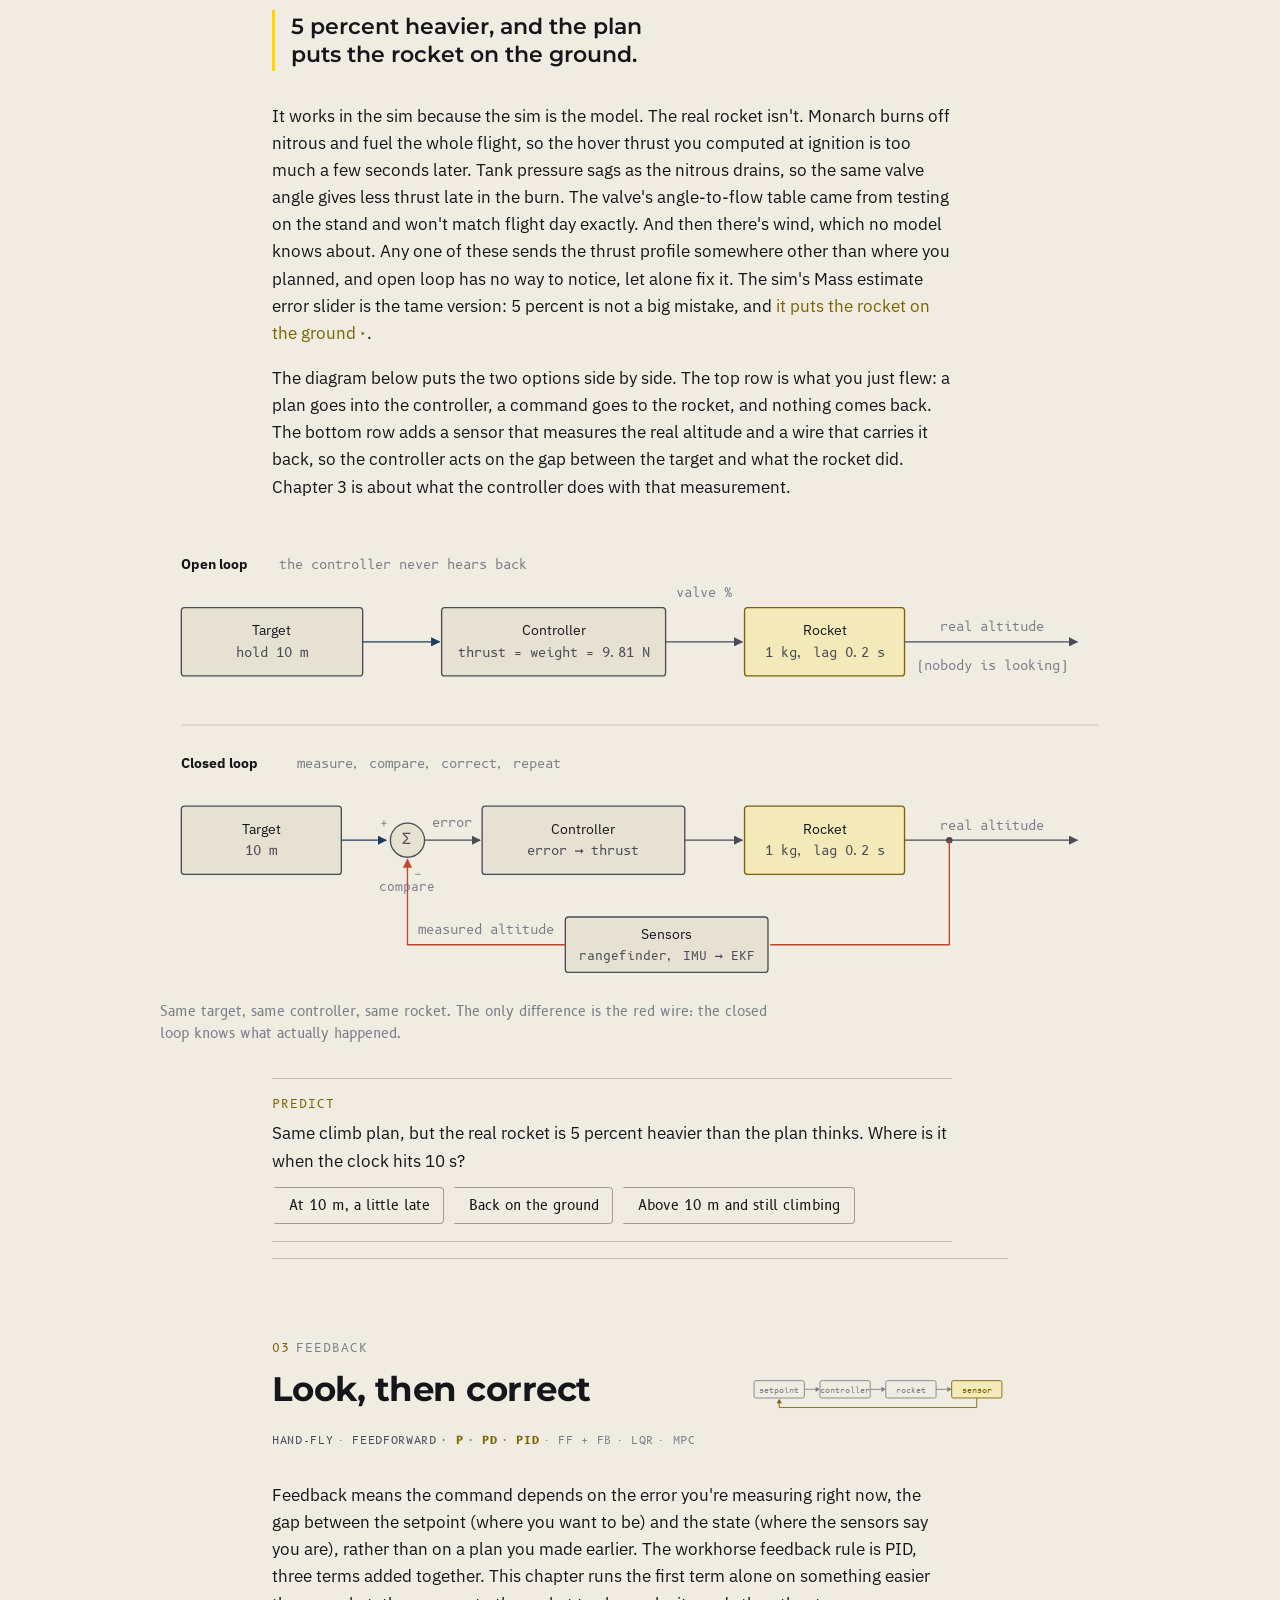
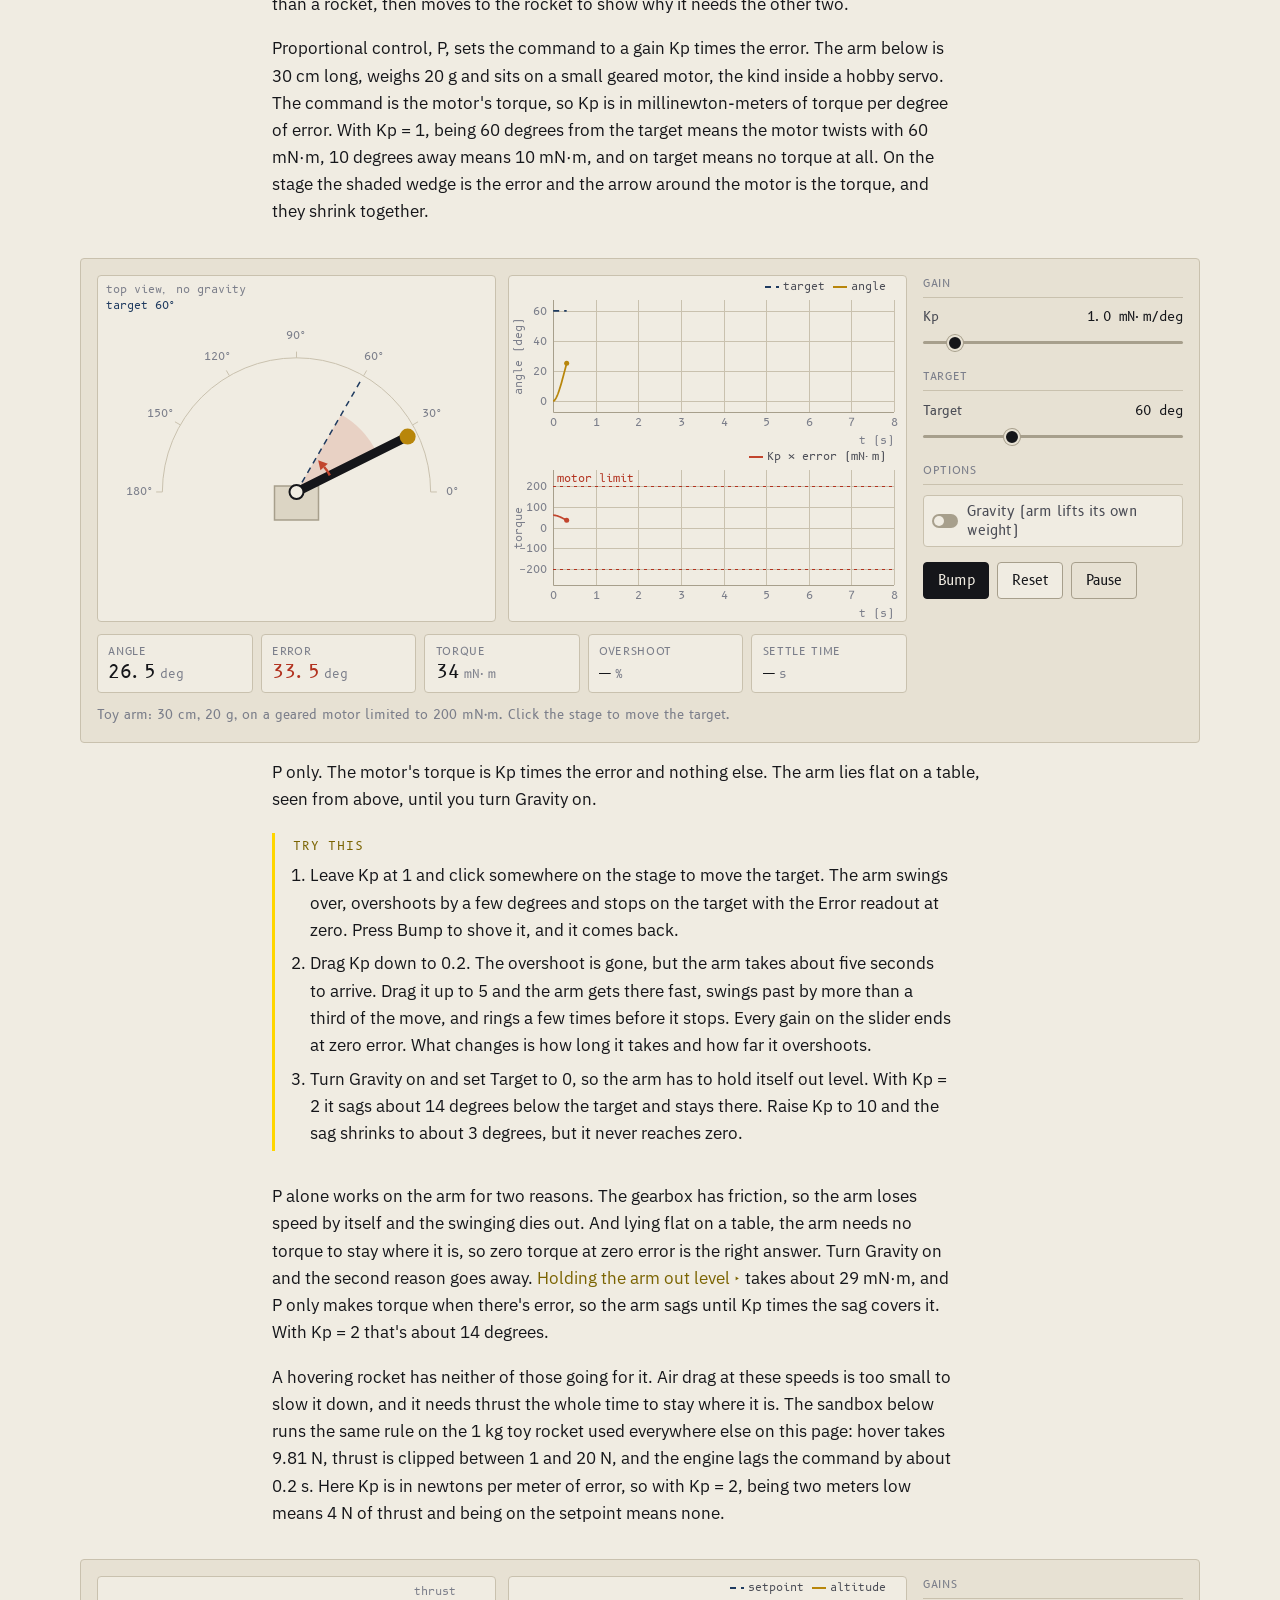
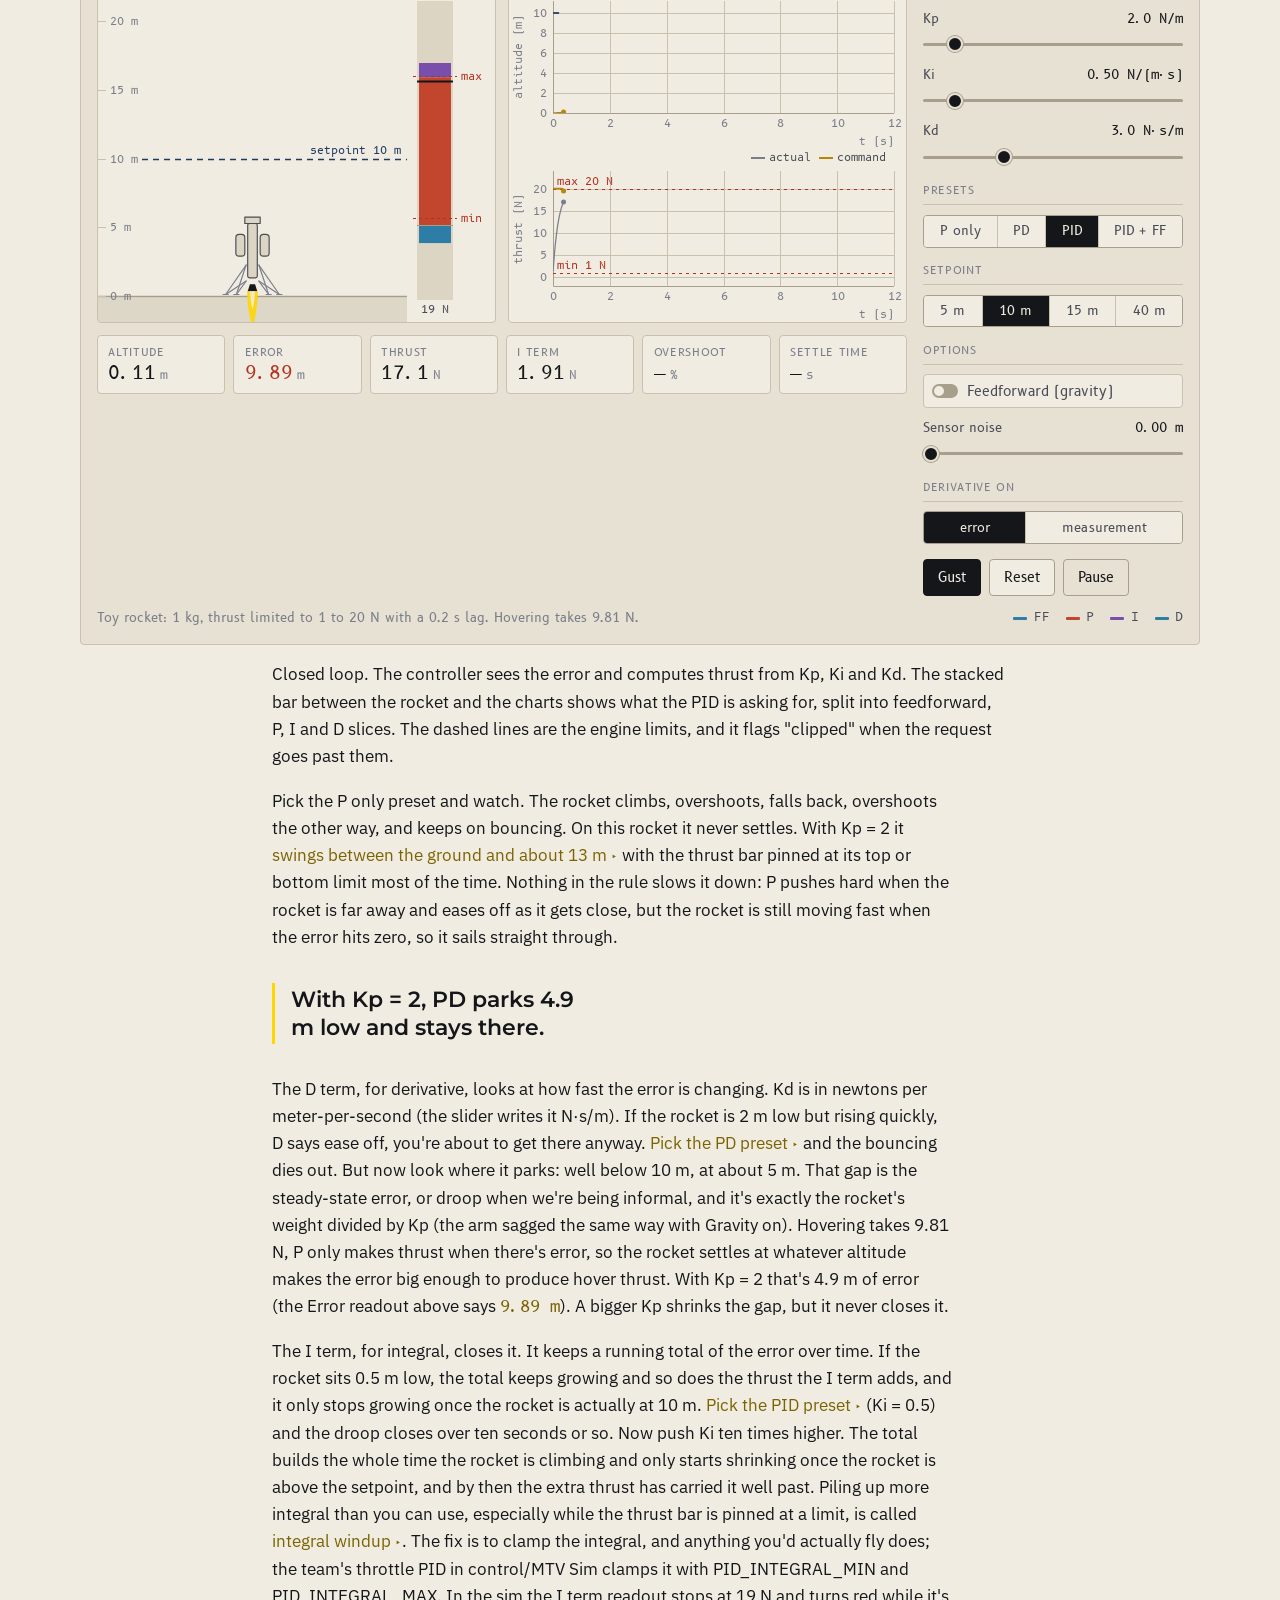
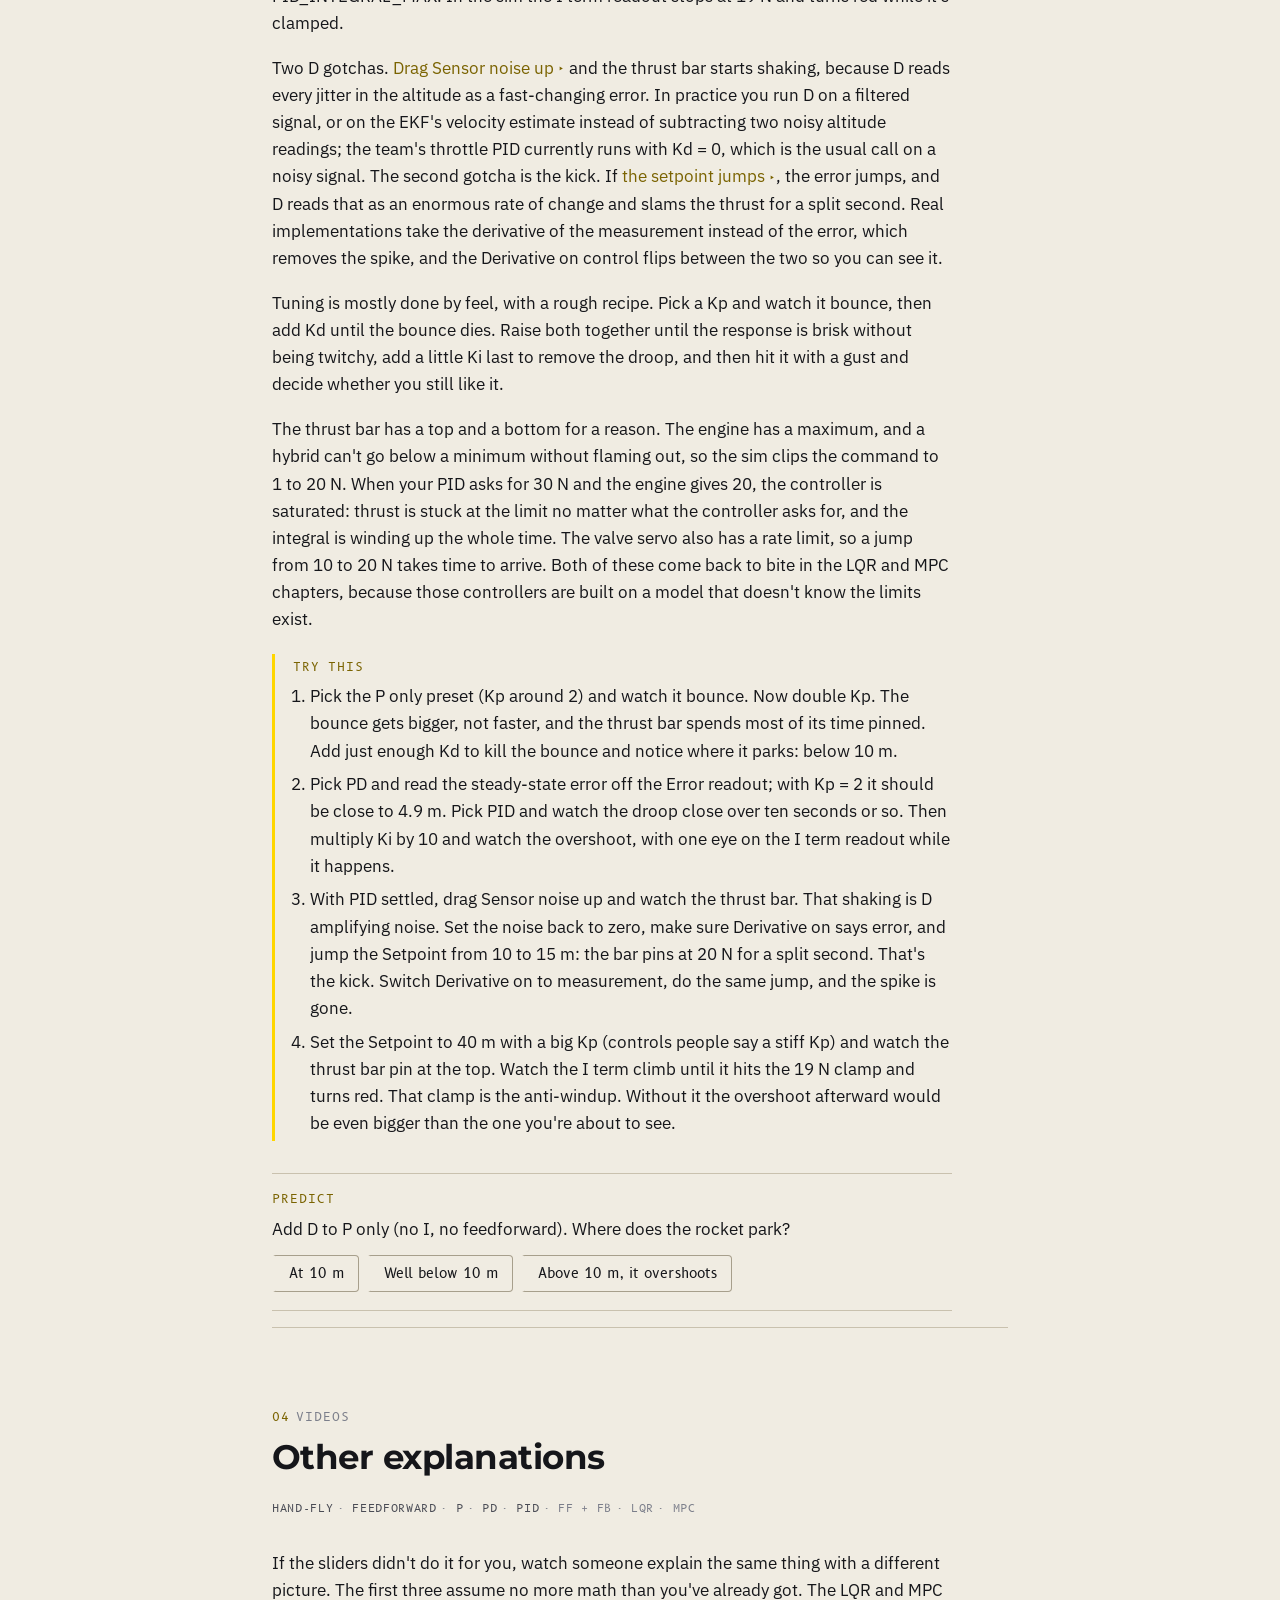
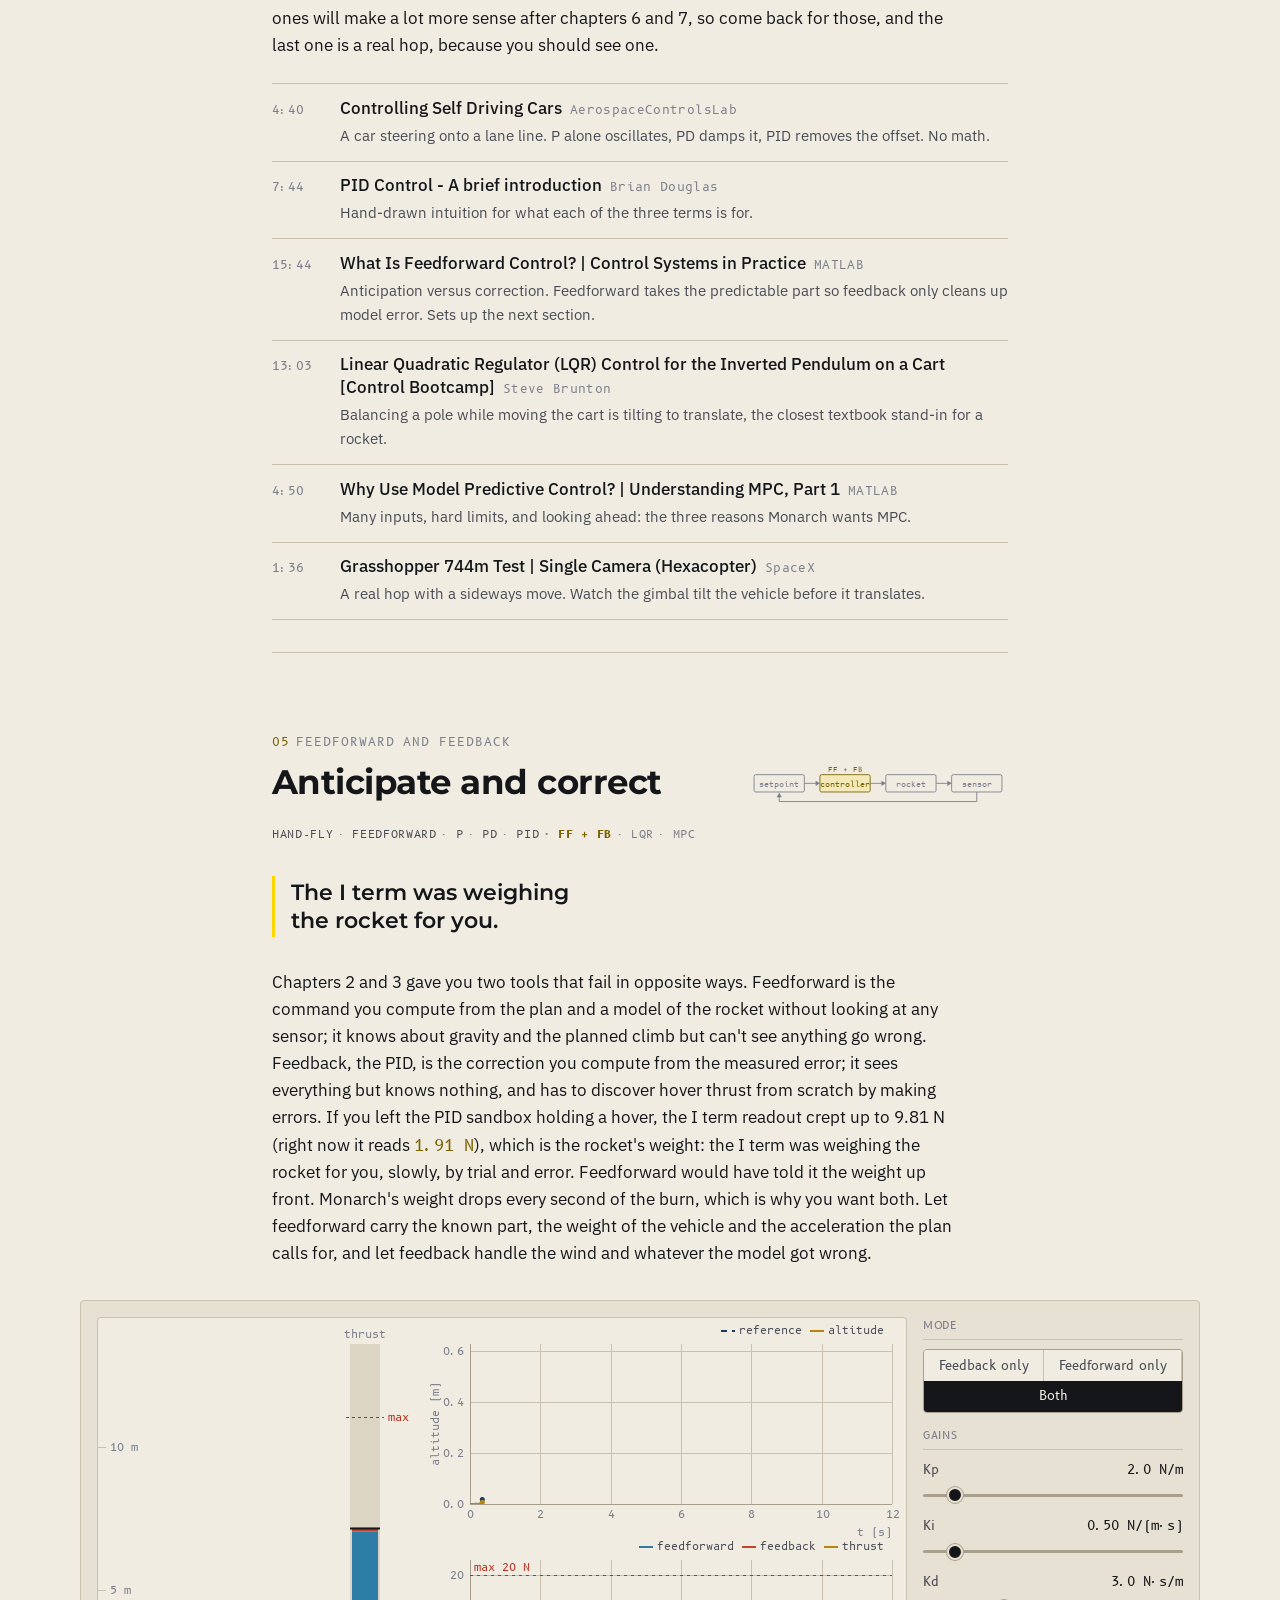
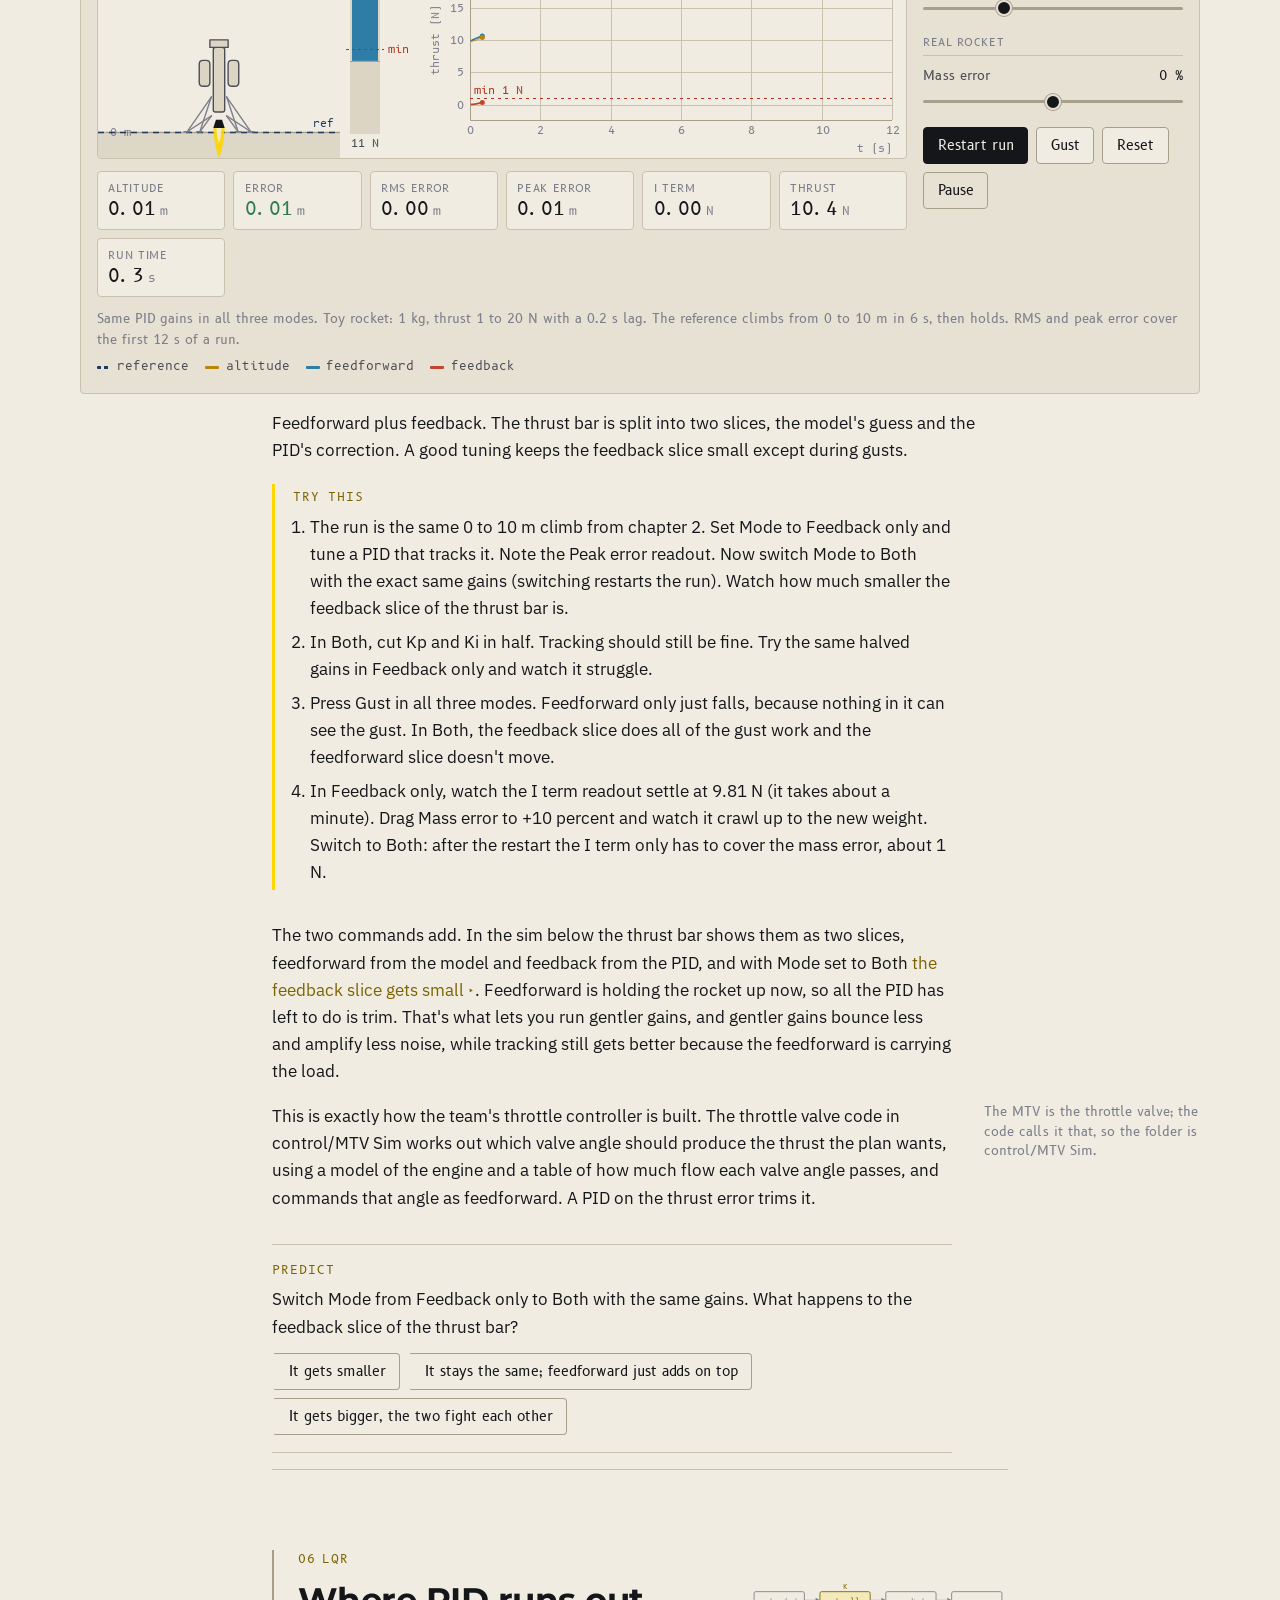
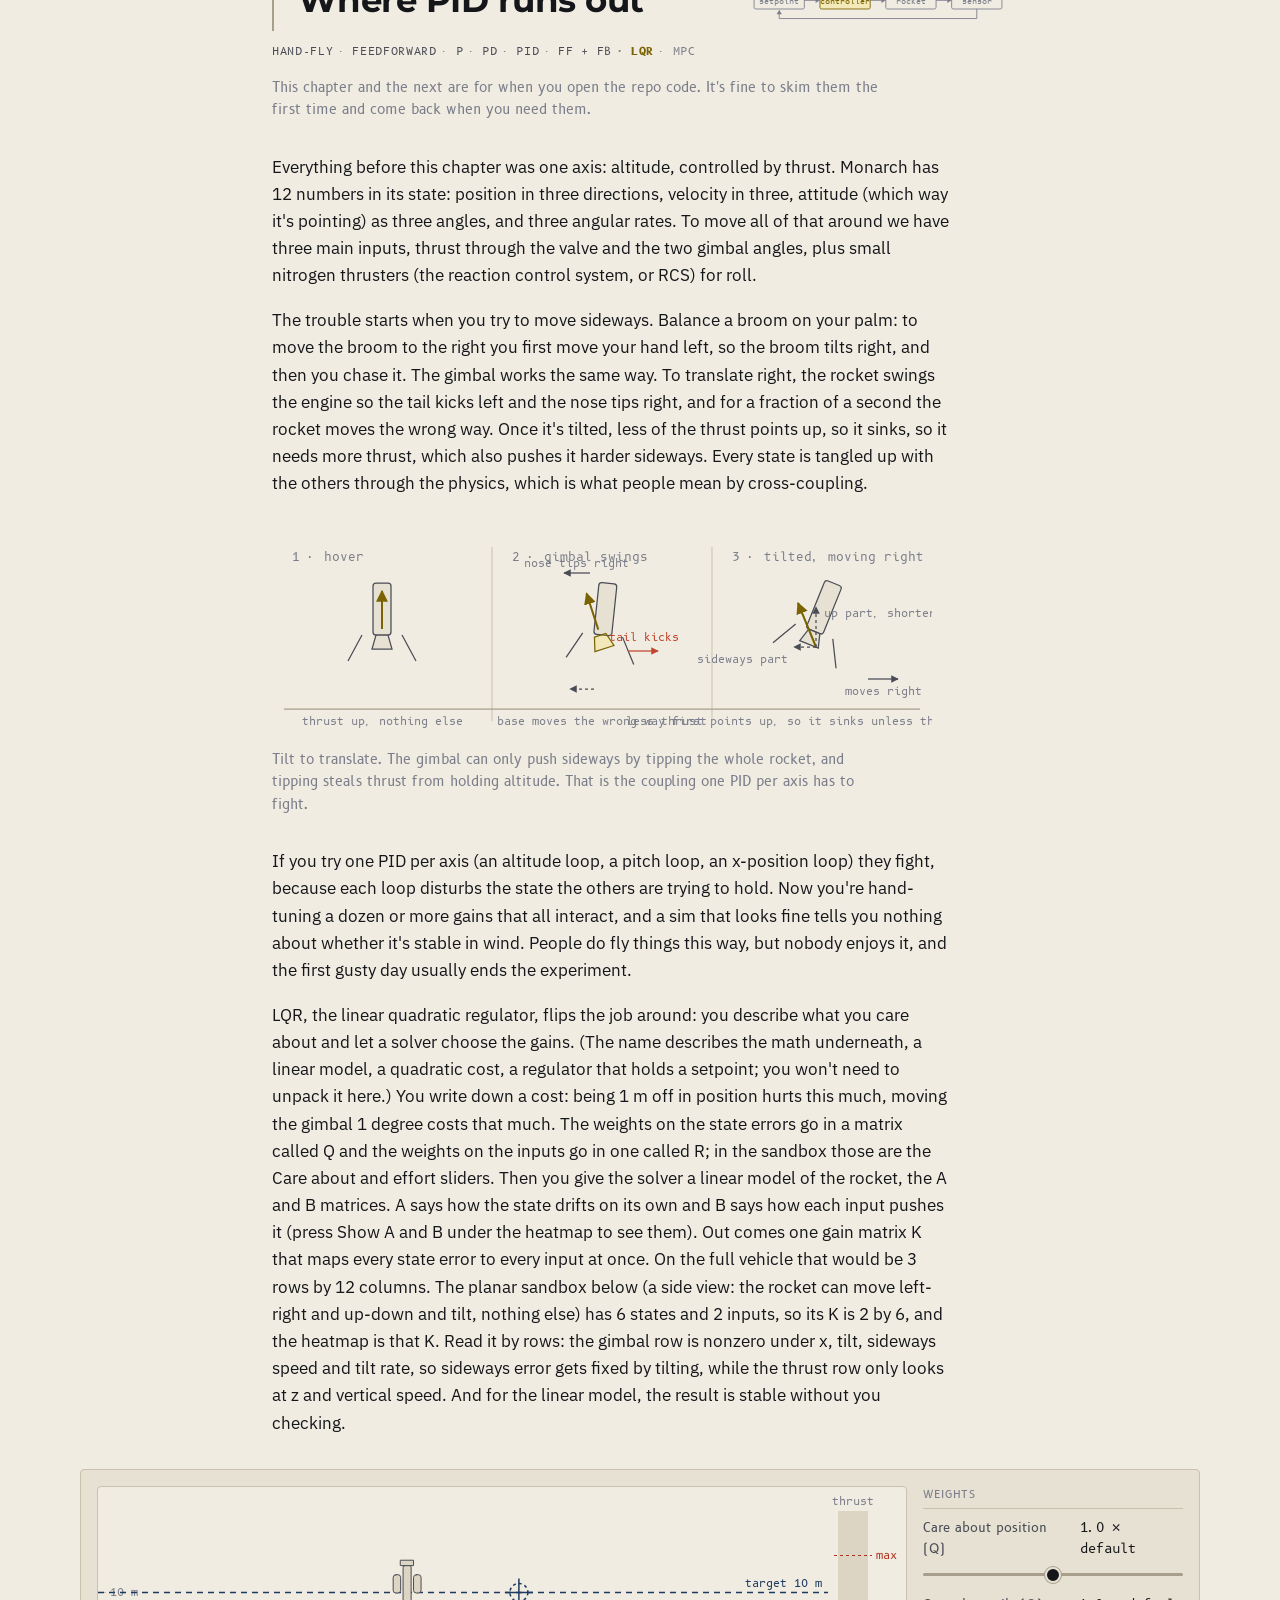
==== commit c6ebe2d2: "Add a P-only arm sim and move the loop diagram - Add sim-arm.js: geared arm where P alone settles, w" ====
--- a/controls/index.html
+++ b/controls/index.html
@@ -457,8 +457,42 @@
 <div class="prose">
 <p>If you just tried the hand-throttle sim above, you probably shot past 10 m, yanked the throttle back, sank, and bounced a few times before it settled, if it settled at all. For those few seconds you were the controller: look at where you are, compare it with where you want to be, move something. Every controller on this page runs that same loop. The differences are in how much it moves, and how it decides.</p>
 <p>The reason it's hard, even for one axis, is delay. Your shower is the everyday version. You turn the knob toward hot and nothing happens for a few seconds because the hot water is still back in the pipe, so you turn it further, and then it all arrives at once. Monarch's engine has a gentler version of the same thing: the valve moves right away, but chamber pressure takes a couple of tenths of a second to mostly catch up, so the thrust you're getting is always a little behind the thrust you asked for. A controller that ignores that lag will overshoot, and you just felt why.</p>
-<p>Here are the words we use, each with a box in the diagram below. The setpoint is where we want to be (the 10 m line). The state is where we actually are (the altitude readout, plus how fast it's changing). The error is the gap between them. The controller is the box that turns error into a command, and the plant is the thing being controlled, the rocket in our case (an old factory word that stuck). Actuators are the things the command drives: on Monarch, one servo on the throttle valve and two on the gimbal.</p>
+<p>Here are the words we use. The setpoint is where we want to be (the 10 m line). The state is where we actually are (the altitude readout, plus how fast it's changing). The error is the gap between them. The controller is the box that turns error into a command, and the plant is the thing being controlled, the rocket in our case (an old factory word that stuck). Actuators are the things the command drives: on Monarch, one servo on the throttle valve and two on the gimbal.</p>
 <p>On the vehicle none of these are as clean as in the sim. The setpoint isn't one number: guidance hands the controller a position and velocity to hit at every moment of the hop, what we call the reference trajectory, so the setpoint moves and the controller chases it. The state doesn't come off one sensor either. Navigation runs an Extended Kalman Filter, the EKF, which merges the IMU (accelerometers and gyros), magnetometer, GPS, UWB (radio ranging to beacons on the ground), barometer and rangefinder into one best guess of where the rocket is and how it's moving. The controller's whole job is turning that moving setpoint and that estimated state into three servo angles, over and over.</p>
+</div>
+<div class="try"><span class="eyebrow">Try this</span>
+<ol>
+  <li>Scroll back up to the hand-throttle sim and try again to get the altitude trace flat at 10 m for five seconds (the Time on target readout keeps score). Pay attention to how long after you move the slider the rocket actually responds. That delay is the thrust lag, and you'll be fighting it for the rest of the page.</li>
+  <li>Hold a hover, then press Gust and count how many corrections it takes you to get back. A controller makes that many corrections many times a second, on three axes at once, and it doesn't get bored.</li>
+</ol></div>
+<div class="predict"><span class="eyebrow">Predict</span>
+<p class="q">A controller only ever sees the error between setpoint and state. A gust of wind shoves the rocket down. What does the controller see?</p>
+<div class="opts">
+    <button type="button" class="btn btn-ghost">Nothing, it has no wind sensor</button>
+    <button type="button" class="btn btn-ghost" data-correct="1">The error growing, and that's enough</button>
+    <button type="button" class="btn btn-ghost">The gust itself, through the IMU</button>
+</div>
+<p class="reveal" hidden>It doesn't need to know the cause. The gust pushes the rocket off the setpoint, the error grows, and the controller pushes back because the error grew. It only ever sees the effect. That's the appeal of feedback: it corrects for things nobody modeled, and on a rocket that's a long list.</p></div>
+</section>
+<section class="chapter" id="open-loop">
+<div class="chapter-head"><div class="head-text"><span class="eyebrow"><span class="n">02</span>Feedforward</span>
+<h2>Guess first</h2></div><svg class="loopstrip" viewBox="0 0 300 48" aria-hidden="true" focusable="false"><rect class="lbox" x="7" y="10" width="58" height="20" rx="2"/><text class="ltext" x="36" y="24" text-anchor="middle">setpoint</text><path class="lwire" d="M65 20 H79"/><path class="lhead" d="M83 20 l-5 -3 v6 z"/><rect class="lbox hot" x="83" y="10" width="58" height="20" rx="2"/><text class="ltext hot" x="112" y="24" text-anchor="middle">controller</text><path class="lwire" d="M141 20 H155"/><path class="lhead" d="M159 20 l-5 -3 v6 z"/><rect class="lbox" x="159" y="10" width="58" height="20" rx="2"/><text class="ltext" x="188" y="24" text-anchor="middle">rocket</text><path class="lwire" d="M217 20 H231"/><path class="lhead" d="M235 20 l-5 -3 v6 z"/><rect class="lbox" x="235" y="10" width="58" height="20" rx="2"/><text class="ltext" x="264" y="24" text-anchor="middle">sensor</text><path class="lwire lret dim" d="M264 30 V41 H36 V35"/></svg></div>
+<ol class="build" aria-label="Where this chapter sits in the build-up"><li class="done">Hand-fly</li><li class="now">Feedforward</li><li>P</li><li>PD</li><li>PID</li><li>FF + FB</li><li>LQR</li><li>MPC</li></ol>
+<div class="prose">
+<p>The simplest possible controller doesn't look at the sensors at all. You work out from the physics what thrust the rocket ought to need, you command it, and you hope. That's called open loop, because nothing flows back from the sensors into the decision, and the command you computed is called feedforward.</p>
+<p>The toy rocket in these sims weighs 1 kg, so hovering takes 9.81 N of thrust, exactly its weight (that's the Hover at 10 m profile, and it's about as exciting as it sounds). Want to climb from the pad to 10 m instead? Work backward from the physics to a thrust profile over time: a little more than 9.81 N at the start to get moving, a little less in the second half to slow down, and back to 9.81 N at the top. Press Play and the rocket flies the plan. On Monarch the same idea is a valve-angle schedule computed from an engine model, and chapter 5 shows how it gets combined with feedback.</p>
+</div>
+<div class="instrument" data-sim="openloop"></div>
+<p class="caption">Open loop. The thrust profile is computed from the model and played back blind. The Mass estimate error slider changes the real rocket without telling the plan.</p>
+<div class="try"><span class="eyebrow">Try this</span>
+<ol>
+  <li>Set Profile to Climb 0 to 10 m, leave Mass estimate error at zero and press Play. It should hit 10 m and stop there. Now drag Mass estimate error to +5 percent, so the real rocket is heavier than the plan thinks, and press Restart. Same profile, and the rocket is back on the ground before 10 s. Try minus 5 percent and it's at 36 m and still climbing when the clock hits 10 s.</li>
+  <li>Reset, start the climb, and press Gust halfway up. The rocket drifts and never comes back, because nothing in the controller can see that it drifted.</li>
+</ol></div>
+<div class="prose">
+<p class="pull">5 percent heavier, and the plan puts the rocket on the ground.</p>
+<p>It works in the sim because the sim is the model. The real rocket isn't. Monarch burns off nitrous and fuel the whole flight, so the hover thrust you computed at ignition is too much a few seconds later. Tank pressure sags as the nitrous drains, so the same valve angle gives less thrust late in the burn. The valve's angle-to-flow table came from testing on the stand and won't match flight day exactly. And then there's wind, which no model knows about. Any one of these sends the thrust profile somewhere other than where you planned, and open loop has no way to notice, let alone fix it. The sim's Mass estimate error slider is the tame version: 5 percent is not a big mistake, and <a class="try-link" href="#" data-sim="openloop" data-apply='{"profile":"climb","massErr":5,"play":true}'>it puts the rocket on the ground<span class="try-arrow"></span></a>.</p>
+<p>The diagram below puts the two options side by side. The top row is what you just flew: a plan goes into the controller, a command goes to the rocket, and nothing comes back. The bottom row adds a sensor that measures the real altitude and a wire that carries it back, so the controller acts on the gap between the target and what the rocket did. Chapter 3 is about what the controller does with that measurement.</p>
 </div>
 <figure class="diagram" id="fig-loops">
 <svg viewBox="0 0 900 430" role="img" aria-labelledby="fig-loops-t fig-loops-d">
@@ -525,42 +559,6 @@
 </svg>
 <figcaption>Same target, same controller, same rocket. The only difference is the red wire: the closed loop knows what actually happened.</figcaption>
 </figure>
-<div class="prose">
-
-</div>
-<div class="try"><span class="eyebrow">Try this</span>
-<ol>
-  <li>Scroll back up to the hand-throttle sim and try again to get the altitude trace flat at 10 m for five seconds (the Time on target readout keeps score). Pay attention to how long after you move the slider the rocket actually responds. That delay is the thrust lag, and you'll be fighting it for the rest of the page.</li>
-  <li>Hold a hover, then press Gust and count how many corrections it takes you to get back. A controller makes that many corrections many times a second, on three axes at once, and it doesn't get bored.</li>
-</ol></div>
-<div class="predict"><span class="eyebrow">Predict</span>
-<p class="q">A controller only ever sees the error between setpoint and state. A gust of wind shoves the rocket down. What does the controller see?</p>
-<div class="opts">
-    <button type="button" class="btn btn-ghost">Nothing, it has no wind sensor</button>
-    <button type="button" class="btn btn-ghost" data-correct="1">The error growing, and that's enough</button>
-    <button type="button" class="btn btn-ghost">The gust itself, through the IMU</button>
-</div>
-<p class="reveal" hidden>It doesn't need to know the cause. The gust pushes the rocket off the setpoint, the error grows, and the controller pushes back because the error grew. It only ever sees the effect. That's the appeal of feedback: it corrects for things nobody modeled, and on a rocket that's a long list.</p></div>
-</section>
-<section class="chapter" id="open-loop">
-<div class="chapter-head"><div class="head-text"><span class="eyebrow"><span class="n">02</span>Feedforward</span>
-<h2>Guess first</h2></div><svg class="loopstrip" viewBox="0 0 300 48" aria-hidden="true" focusable="false"><rect class="lbox" x="7" y="10" width="58" height="20" rx="2"/><text class="ltext" x="36" y="24" text-anchor="middle">setpoint</text><path class="lwire" d="M65 20 H79"/><path class="lhead" d="M83 20 l-5 -3 v6 z"/><rect class="lbox hot" x="83" y="10" width="58" height="20" rx="2"/><text class="ltext hot" x="112" y="24" text-anchor="middle">controller</text><path class="lwire" d="M141 20 H155"/><path class="lhead" d="M159 20 l-5 -3 v6 z"/><rect class="lbox" x="159" y="10" width="58" height="20" rx="2"/><text class="ltext" x="188" y="24" text-anchor="middle">rocket</text><path class="lwire" d="M217 20 H231"/><path class="lhead" d="M235 20 l-5 -3 v6 z"/><rect class="lbox" x="235" y="10" width="58" height="20" rx="2"/><text class="ltext" x="264" y="24" text-anchor="middle">sensor</text><path class="lwire lret dim" d="M264 30 V41 H36 V35"/></svg></div>
-<ol class="build" aria-label="Where this chapter sits in the build-up"><li class="done">Hand-fly</li><li class="now">Feedforward</li><li>P</li><li>PD</li><li>PID</li><li>FF + FB</li><li>LQR</li><li>MPC</li></ol>
-<div class="prose">
-<p>The simplest possible controller doesn't look at the sensors at all. You work out from the physics what thrust the rocket ought to need, you command it, and you hope. That's called open loop, because nothing flows back from the sensors into the decision, and the command you computed is called feedforward.</p>
-<p>The toy rocket in these sims weighs 1 kg, so hovering takes 9.81 N of thrust, exactly its weight (that's the Hover at 10 m profile, and it's about as exciting as it sounds). Want to climb from the pad to 10 m instead? Work backward from the physics to a thrust profile over time: a little more than 9.81 N at the start to get moving, a little less in the second half to slow down, and back to 9.81 N at the top. Press Play and the rocket flies the plan. On Monarch the same idea is a valve-angle schedule computed from an engine model, and chapter 5 shows how it gets combined with feedback.</p>
-</div>
-<div class="instrument" data-sim="openloop"></div>
-<p class="caption">Open loop. The thrust profile is computed from the model and played back blind. The Mass estimate error slider changes the real rocket without telling the plan.</p>
-<div class="try"><span class="eyebrow">Try this</span>
-<ol>
-  <li>Set Profile to Climb 0 to 10 m, leave Mass estimate error at zero and press Play. It should hit 10 m and stop there. Now drag Mass estimate error to +5 percent, so the real rocket is heavier than the plan thinks, and press Restart. Same profile, and the rocket is back on the ground before 10 s. Try minus 5 percent and it's at 36 m and still climbing when the clock hits 10 s.</li>
-  <li>Reset, start the climb, and press Gust halfway up. The rocket drifts and never comes back, because nothing in the controller can see that it drifted.</li>
-</ol></div>
-<div class="prose">
-<p class="pull">5 percent heavier, and the plan puts the rocket on the ground.</p>
-<p>It works in the sim because the sim is the model. The real rocket isn't. Monarch burns off nitrous and fuel the whole flight, so the hover thrust you computed at ignition is too much a few seconds later. Tank pressure sags as the nitrous drains, so the same valve angle gives less thrust late in the burn. The valve's angle-to-flow table came from testing on the stand and won't match flight day exactly. And then there's wind, which no model knows about. Any one of these sends the thrust profile somewhere other than where you planned, and open loop has no way to notice, let alone fix it. The sim's Mass estimate error slider is the tame version: 5 percent is not a big mistake, and <a class="try-link" href="#" data-sim="openloop" data-apply='{"profile":"climb","massErr":5,"play":true}'>it puts the rocket on the ground<span class="try-arrow"></span></a>.</p>
-</div>
 <div class="predict" data-sim="openloop" data-apply='{"profile":"climb","massErr":5,"play":true}'><span class="eyebrow">Predict</span>
 <p class="q">Same climb plan, but the real rocket is 5 percent heavier than the plan thinks. Where is it when the clock hits 10 s?</p>
 <div class="opts">
@@ -575,15 +573,27 @@
 <h2>Look, then correct</h2></div><svg class="loopstrip" viewBox="0 0 300 48" aria-hidden="true" focusable="false"><rect class="lbox" x="7" y="10" width="58" height="20" rx="2"/><text class="ltext" x="36" y="24" text-anchor="middle">setpoint</text><path class="lwire" d="M65 20 H79"/><path class="lhead" d="M83 20 l-5 -3 v6 z"/><rect class="lbox" x="83" y="10" width="58" height="20" rx="2"/><text class="ltext" x="112" y="24" text-anchor="middle">controller</text><path class="lwire" d="M141 20 H155"/><path class="lhead" d="M159 20 l-5 -3 v6 z"/><rect class="lbox" x="159" y="10" width="58" height="20" rx="2"/><text class="ltext" x="188" y="24" text-anchor="middle">rocket</text><path class="lwire" d="M217 20 H231"/><path class="lhead" d="M235 20 l-5 -3 v6 z"/><rect class="lbox hot" x="235" y="10" width="58" height="20" rx="2"/><text class="ltext hot" x="264" y="24" text-anchor="middle">sensor</text><path class="lwire lret hot" d="M264 30 V41 H36 V35"/><path class="lhead hot" d="M36 31 l-3 5 h6 z"/></svg></div>
 <ol class="build" aria-label="Where this chapter sits in the build-up"><li class="done">Hand-fly</li><li class="done">Feedforward</li><li class="now">P</li><li class="now">PD</li><li class="now">PID</li><li>FF + FB</li><li>LQR</li><li>MPC</li></ol>
 <div class="prose">
-<p>Feedback means the command depends on the error you're measuring right now, the gap between the setpoint (where you want to be) and the state (where the sensors say you are), rather than on a plan you made earlier. The workhorse feedback rule is PID, three terms added together, and the sandbox below lets you turn each one on by itself. The rocket is the same 1 kg toy as everywhere else on this page: hover takes 9.81 N, thrust is clipped between 1 and 20 N, and the engine lags the command by about 0.2 s.</p>
+<p>Feedback means the command depends on the error you're measuring right now, the gap between the setpoint (where you want to be) and the state (where the sensors say you are), rather than on a plan you made earlier. The workhorse feedback rule is PID, three terms added together. This chapter runs the first term alone on something easier than a rocket, then moves to the rocket to show why it needs the other two.</p>
+<p>Proportional control, P, sets the command to a gain Kp times the error. The arm below is 30 cm long, weighs 20 g and sits on a small geared motor, the kind inside a hobby servo. The command is the motor's torque, so Kp is in millinewton-meters of torque per degree of error. With Kp = 1, being 60 degrees from the target means the motor twists with 60 mN·m, 10 degrees away means 10 mN·m, and on target means no torque at all. On the stage the shaded wedge is the error and the arrow around the motor is the torque, and they shrink together.</p>
+</div>
+<div class="instrument" data-sim="arm"></div>
+<p class="caption">P only. The motor's torque is Kp times the error and nothing else. The arm lies flat on a table, seen from above, until you turn Gravity on.</p>
+<div class="try"><span class="eyebrow">Try this</span>
+<ol>
+  <li>Leave Kp at 1 and click somewhere on the stage to move the target. The arm swings over, overshoots by a few degrees and stops on the target with the Error readout at zero. Press Bump to shove it, and it comes back.</li>
+  <li>Drag Kp down to 0.2. The overshoot is gone, but the arm takes about five seconds to arrive. Drag it up to 5 and the arm gets there fast, swings past by more than a third of the move, and rings a few times before it stops. Every gain on the slider ends at zero error. What changes is how long it takes and how far it overshoots.</li>
+  <li>Turn Gravity on and set Target to 0, so the arm has to hold itself out level. With Kp = 2 it sags about 14 degrees below the target and stays there. Raise Kp to 10 and the sag shrinks to about 3 degrees, but it never reaches zero.</li>
+</ol></div>
+<div class="prose">
+<p>P alone works on the arm for two reasons. The gearbox has friction, so the arm loses speed by itself and the swinging dies out. And lying flat on a table, the arm needs no torque to stay where it is, so zero torque at zero error is the right answer. Turn Gravity on and the second reason goes away. <a class="try-link" href="#" data-sim="arm" data-apply='{"gravity":true,"target":0,"Kp":2}'>Holding the arm out level<span class="try-arrow"></span></a> takes about 29 mN·m, and P only makes torque when there's error, so the arm sags until Kp times the sag covers it. With Kp = 2 that's about 14 degrees.</p>
+<p>A hovering rocket has neither of those going for it. Air drag at these speeds is too small to slow it down, and it needs thrust the whole time to stay where it is. The sandbox below runs the same rule on the 1 kg toy rocket used everywhere else on this page: hover takes 9.81 N, thrust is clipped between 1 and 20 N, and the engine lags the command by about 0.2 s. Here Kp is in newtons per meter of error, so with Kp = 2, being two meters low means 4 N of thrust and being on the setpoint means none.</p>
 </div>
 <div class="instrument" data-sim="pid"></div>
 <p class="caption">Closed loop. The controller sees the error and computes thrust from Kp, Ki and Kd. The stacked bar between the rocket and the charts shows what the PID is asking for, split into feedforward, P, I and D slices. The dashed lines are the engine limits, and it flags "clipped" when the request goes past them.</p>
 <div class="prose">
-<p>Start with proportional control, P: thrust equals a gain Kp times the error. Kp has units, newtons per meter of error. With Kp = 2, being two meters low means push with 4 N, and being right on the setpoint means push with nothing at all. That second half, zero thrust at zero error, is the thing that bites in a minute.</p>
 <p>Pick the P only preset and watch. The rocket climbs, overshoots, falls back, overshoots the other way, and keeps on bouncing. On this rocket it never settles. With Kp = 2 it <a class="try-link" href="#" data-sim="pid" data-apply='{"preset":"ponly"}'>swings between the ground and about 13 m<span class="try-arrow"></span></a> with the thrust bar pinned at its top or bottom limit most of the time. Nothing in the rule slows it down: P pushes hard when the rocket is far away and eases off as it gets close, but the rocket is still moving fast when the error hits zero, so it sails straight through.</p>
 <p class="pull">With Kp = 2, PD parks 4.9 m low and stays there.</p>
-<p>The D term, for derivative, looks at how fast the error is changing. Kd is in newtons per meter-per-second (the slider writes it N·s/m). If the rocket is 2 m low but rising quickly, D says ease off, you're about to get there anyway. <a class="try-link" href="#" data-sim="pid" data-apply='{"preset":"pd"}'>Pick the PD preset<span class="try-arrow"></span></a> and the bouncing dies out. But now look where it parks: well below 10 m, at about 5 m. That gap is the steady-state error, or droop when we're being informal, and it's exactly the rocket's weight divided by Kp. Hovering takes 9.81 N, P only makes thrust when there's error, so the rocket settles at whatever altitude makes the error big enough to produce hover thrust. With Kp = 2 that's 4.9 m of error (the Error readout above says <span class="live" data-sim="pid" data-key="e" data-unit="m" data-digits="2">—</span>). A bigger Kp shrinks the gap, but it never closes it.</p>
+<p>The D term, for derivative, looks at how fast the error is changing. Kd is in newtons per meter-per-second (the slider writes it N·s/m). If the rocket is 2 m low but rising quickly, D says ease off, you're about to get there anyway. <a class="try-link" href="#" data-sim="pid" data-apply='{"preset":"pd"}'>Pick the PD preset<span class="try-arrow"></span></a> and the bouncing dies out. But now look where it parks: well below 10 m, at about 5 m. That gap is the steady-state error, or droop when we're being informal, and it's exactly the rocket's weight divided by Kp (the arm sagged the same way with Gravity on). Hovering takes 9.81 N, P only makes thrust when there's error, so the rocket settles at whatever altitude makes the error big enough to produce hover thrust. With Kp = 2 that's 4.9 m of error (the Error readout above says <span class="live" data-sim="pid" data-key="e" data-unit="m" data-digits="2">—</span>). A bigger Kp shrinks the gap, but it never closes it.</p>
 <p>The I term, for integral, closes it. It keeps a running total of the error over time. If the rocket sits 0.5 m low, the total keeps growing and so does the thrust the I term adds, and it only stops growing once the rocket is actually at 10 m. <a class="try-link" href="#" data-sim="pid" data-apply='{"preset":"pid"}'>Pick the PID preset<span class="try-arrow"></span></a> (Ki = 0.5) and the droop closes over ten seconds or so. Now push Ki ten times higher. The total builds the whole time the rocket is climbing and only starts shrinking once the rocket is above the setpoint, and by then the extra thrust has carried it well past. Piling up more integral than you can use, especially while the thrust bar is pinned at a limit, is called <a class="try-link" href="#" data-sim="pid" data-apply='{"preset":"pid","Kp":10,"ref":40}'>integral windup<span class="try-arrow"></span></a>. The fix is to clamp the integral, and anything you'd actually fly does; the team's throttle PID in control/MTV Sim clamps it with PID_INTEGRAL_MIN and PID_INTEGRAL_MAX. In the sim the I term readout stops at 19 N and turns red while it's clamped.</p>
 <p>Two D gotchas. <a class="try-link" href="#" data-sim="pid" data-apply='{"preset":"pid","noise":0.2}'>Drag Sensor noise up<span class="try-arrow"></span></a> and the thrust bar starts shaking, because D reads every jitter in the altitude as a fast-changing error. In practice you run D on a filtered signal, or on the EKF's velocity estimate instead of subtracting two noisy altitude readings; the team's throttle PID currently runs with Kd = 0, which is the usual call on a noisy signal. The second gotcha is the kick. If <a class="try-link" href="#" data-sim="pid" data-apply='{"dmode":"error","noise":0,"ref":15}'>the setpoint jumps<span class="try-arrow"></span></a>, the error jumps, and D reads that as an enormous rate of change and slams the thrust for a split second. Real implementations take the derivative of the measurement instead of the error, which removes the spike, and the Derivative on control flips between the two so you can see it.</p>
 <p>Tuning is mostly done by feel, with a rough recipe. Pick a Kp and watch it bounce, then add Kd until the bounce dies. Raise both together until the response is brisk without being twitchy, add a little Ki last to remove the droop, and then hit it with a gust and decide whether you still like it.</p>
@@ -2149,6 +2159,309 @@
   };
 })();
 
+/* ---- sim: arm ---- */
+/* GTPL controls guide: P-only sandbox on a small geared arm.
+   Pure math lives on GTPL.math.arm (testable in node); all DOM/canvas work is inside mount. */
+(function () {
+  'use strict';
+  const G = window.GTPL;
+  const D2R = Math.PI / 180, R2D = 180 / Math.PI;
+
+  /* ------------------------------------------------------------------ */
+  /* pure math                                                           */
+  /* ------------------------------------------------------------------ */
+  const params = {
+    L: 0.3,            // m, arm length
+    m: 0.02,           // kg, arm mass, centred at L/2
+    J: 0.004,          // kg m^2, arm plus motor rotor seen through the gearbox
+    b: 0.02,           // N m s/rad, gearbox friction
+    g: 9.81,           // m/s^2
+    tauMax: 0.2,       // N m, motor torque limit
+    dt: 1 / 240,       // s
+    bumpTau: -0.04,    // N m, a shove on the arm
+    bumpT: 0.2,        // s
+    settleBand: 2,     // deg
+    settleHold: 1.0,   // s
+    chartWindow: 8,    // s
+  };
+  const gravTau = params.m * params.g * params.L / 2;   // 0.0294 N m with the arm horizontal
+  const defaults = { Kp: 1, target: 60, gravity: false };
+  const ranges = { Kp: [0, 10], target: [0, 180] };      // Kp in mN m per degree, target in degrees
+
+  /* Kp in mN m/deg -> N m/rad */
+  function kpSI(Kp) { return Kp * 1e-3 * R2D; }
+
+  function makeState(deg) { return { th: (deg || 0) * D2R, w: 0, t: 0 }; }
+
+  /* J th'' = tau - b th' - (gravity) m g L/2 cos th + dist; angle from horizontal, semi-implicit Euler */
+  function stepModel(s, tau, dt, gravity, dist, p) {
+    p = p || params;
+    const tq = G.clamp(tau, -p.tauMax, p.tauMax);
+    const a = (tq - p.b * s.w - (gravity ? p.m * p.g * p.L / 2 * Math.cos(s.th) : 0) + (dist || 0)) / p.J;
+    s.w += a * dt;
+    s.th += s.w * dt;
+    s.t += dt;
+    return s;
+  }
+
+  /* the whole controller: torque = Kp * error */
+  function controller(Kp, targetDeg, angleDeg, p) {
+    p = p || params;
+    const e = targetDeg - angleDeg;
+    const uRaw = Kp * e * 1e-3;
+    const u = G.clamp(uRaw, -p.tauMax, p.tauMax);
+    return { u, uRaw, e, sat: uRaw > p.tauMax ? 1 : uRaw < -p.tauMax ? -1 : 0 };
+  }
+
+  /* damping ratio of the closed loop without gravity; above 1 creeps in, below 1 overshoots */
+  function zeta(Kp, p) { p = p || params; return Kp <= 0 ? Infinity : p.b / (2 * Math.sqrt(kpSI(Kp) * p.J)); }
+
+  function makeMetrics() { return { tChange: 0, step: 0, peak: 0, inBandSince: null, settle: null }; }
+  function metricsMark(m, t, angle, target, isStep) {
+    m.tChange = t; m.step = isStep ? target - angle : 0; m.peak = 0; m.inBandSince = null; m.settle = null;
+  }
+  function metricsStep(m, t, angle, target, p) {
+    p = p || params;
+    if (m.step !== 0) {
+      const beyond = m.step > 0 ? angle - target : target - angle;
+      if (beyond > m.peak) m.peak = beyond;
+    }
+    if (Math.abs(target - angle) <= p.settleBand) {
+      if (m.inBandSince === null) m.inBandSince = t;
+      if (m.settle === null && t - m.inBandSince >= p.settleHold) m.settle = m.inBandSince - m.tChange;
+    } else if (m.settle === null) m.inBandSince = null;
+  }
+  function overshootPct(m) { return m.step === 0 ? NaN : 100 * m.peak / Math.abs(m.step); }
+
+  /* Offline scenario runner for tests. o: {Kp, target, start, gravity, tEnd, bumpAt} */
+  function scenario(o) {
+    const p = params, dt = p.dt;
+    const s = makeState(o.start || 0);
+    const met = makeMetrics();
+    const target = o.target === undefined ? defaults.target : o.target;
+    metricsMark(met, 0, s.th * R2D, target, true);
+    const n = Math.round((o.tEnd || 10) / dt);
+    let out = null, satCount = 0, maxDev = 0;
+    for (let i = 0; i <= n; i++) {
+      out = controller(o.Kp, target, s.th * R2D, p);
+      if (out.sat) satCount++;
+      const bumping = o.bumpAt !== undefined && s.t >= o.bumpAt && s.t < o.bumpAt + p.bumpT;
+      stepModel(s, out.u, dt, !!o.gravity, bumping ? p.bumpTau : 0, p);
+      metricsStep(met, s.t, s.th * R2D, target, p);
+      if (o.bumpAt !== undefined && s.t >= o.bumpAt) maxDev = Math.max(maxDev, Math.abs(target - s.th * R2D));
+    }
+    return { state: s, angle: s.th * R2D, rate: s.w * R2D, metrics: met, last: out, satFrac: satCount / (n + 1), maxDev };
+  }
+
+  const math = { params, gravTau, defaults, ranges, kpSI, makeState, stepModel, controller, zeta,
+    makeMetrics, metricsMark, metricsStep, overshootPct, scenario };
+  G.math = G.math || {};
+  G.math.arm = math;
+
+  /* ------------------------------------------------------------------ */
+  /* mount                                                               */
+  /* ------------------------------------------------------------------ */
+  G.sims.arm = function mount(root) {
+    const el = G.el;
+    const ui = G.scaffold(root);
+    /* two stages side by side (stack under 560px): arm | charts */
+    ui.stage.className = 'stage-row';
+    const stageL = el('div', { class: 'stage' });
+    const stageR = el('div', { class: 'stage' });
+    ui.stage.append(stageL, stageR);
+    const cvL = G.canvas(stageL, { aspect: 1.15, minHeight: 280, maxHeight: 420 });
+    const cvR = G.canvas(stageR, { aspect: 1.15, minHeight: 280, maxHeight: 420 });
+    root.appendChild(G.hidden('Stage shows an arm on a motor, a dashed line at the target angle, a shaded wedge for the error between them and an arrow for the motor torque, and two charts: angle against target and torque against the motor limits.'));
+
+    /* ---- state ---- */
+    let Kp = defaults.Kp, target = defaults.target, gravity = defaults.gravity;
+    let s = makeState(0), met = makeMetrics();
+    let bumpLeft = 0, pushCount = 0;
+    let out = controller(Kp, target, 0);
+    const geo = { px: 0, py: 0, len: 1 };
+
+    /* ---- charts ---- */
+    const chAng = new G.StripChart({ duration: params.chartWindow, autoscale: true, padding: 0.12, minSpan: 30, yLabel: 'angle (deg)', xLabel: 't (s)',
+      series: [{ key: 'ref', color: '--sig-ref', dash: [6, 5], label: 'target', endDot: false }, { key: 'a', color: '--sig-act', label: 'angle' }] });
+    const chTau = new G.StripChart({ duration: params.chartWindow, ymin: -280, ymax: 280, yLabel: 'torque', xLabel: 't (s)',
+      series: [{ key: 'u', color: '--sig-p', label: 'Kp × error (mN·m)' }],
+      thresholds: [{ y: params.tauMax * 1e3, color: '--bad', label: 'motor limit' }, { y: -params.tauMax * 1e3, color: '--bad' }] });
+
+    /* ---- HUD ---- */
+    const roAng = G.readout({ label: 'Angle', unit: 'deg', digits: 1 });
+    const roErr = G.readout({ label: 'Error', unit: 'deg', digits: 1 });
+    const roTau = G.readout({ label: 'Torque', unit: 'mN·m', digits: 0 });
+    const roOs = G.readout({ label: 'Overshoot', unit: '%', digits: 0 });
+    const roSet = G.readout({ label: 'Settle time', unit: 's', digits: 1 });
+    ui.hud.append(roAng.root, roErr.root, roTau.root, roOs.root, roSet.root);
+
+    /* ---- controls ---- */
+    function mark(isStep) { metricsMark(met, s.t, s.th * R2D, target, isStep); }
+    const sKp = G.slider({ label: 'Kp', unit: 'mN·m/deg', min: ranges.Kp[0], max: ranges.Kp[1], step: 0.1, value: Kp, digits: 1, onInput: v => { Kp = v; } });
+    const sTarget = G.slider({ label: 'Target', unit: 'deg', min: ranges.target[0], max: ranges.target[1], step: 5, value: target, digits: 0,
+      onInput: v => { if (v === target) return; target = v; mark(true); } });
+    const tGrav = G.toggle({ label: 'Gravity (arm lifts its own weight)', value: gravity, onChange: v => { gravity = v; mark(false); } });
+    const bBump = G.button({ label: 'Bump', kind: 'primary', onClick: bump });
+    const bReset = G.button({ label: 'Reset', onClick: reset });
+    const bPlay = G.button({ label: 'Pause', kind: 'ghost', onClick: () => loop.toggle() });
+    ui.controls.append(
+      G.group('Gain', [sKp.root]),
+      G.group('Target', [sTarget.root]),
+      G.group('Options', [tGrav.root]),
+      el('div', { class: 'btn-row' }, [bBump.root, bReset.root, bPlay.root]),
+    );
+    ui.foot.append(
+      el('p', { class: 'caption', text: 'Toy arm: 30 cm, 20 g, on a geared motor limited to 200 mN·m. Click the stage to move the target.' }),
+    );
+
+    function bump() { bumpLeft = params.bumpT; mark(false); }
+    /* restart the run from 0 degrees, keep the current settings */
+    function restart() {
+      s = makeState(0); met = makeMetrics();
+      bumpLeft = 0; pushCount = 0;
+      out = controller(Kp, target, 0);
+      mark(true);
+      chAng.clear(); chTau.clear();
+    }
+    /* restore every default, then restart */
+    function reset() {
+      Kp = defaults.Kp; target = defaults.target; gravity = defaults.gravity;
+      sKp.set(Kp, true); sTarget.set(target, true); tGrav.set(gravity, true);
+      restart();
+    }
+
+    /* click or tap the stage to point the target there */
+    cvL.canvas.style.cursor = 'crosshair';
+    cvL.canvas.addEventListener('pointerdown', (ev) => {
+      const r = cvL.canvas.getBoundingClientRect();
+      const dx = ev.clientX - r.left - geo.px, dy = geo.py - (ev.clientY - r.top);
+      if (dx * dx + dy * dy < 100) return;
+      let a = Math.atan2(dy, dx) * R2D;
+      if (a < -90) a += 360;
+      sTarget.set(G.clamp(Math.round(a / 5) * 5, ranges.target[0], ranges.target[1]));
+    });
+
+    /* ---- physics step ---- */
+    function step(dt) {
+      out = controller(Kp, target, s.th * R2D, params);
+      let dist = 0;
+      if (bumpLeft > 0) { dist = params.bumpTau; bumpLeft -= dt; }
+      stepModel(s, out.u, dt, gravity, dist, params);
+      metricsStep(met, s.t, s.th * R2D, target, params);
+      if (!isFinite(s.th) || !isFinite(s.w)) { restart(); return; }
+      if ((pushCount++ & 3) === 0) { chAng.push(s.t, { ref: target, a: s.th * R2D }); chTau.push(s.t, { u: out.u * 1e3 }); }
+    }
+
+    /* ---- render ---- */
+    /* canvas angles run clockwise with y down, ours run counterclockwise from the right */
+    function arc(ctx, r, a0, a1) { ctx.arc(geo.px, geo.py, r, -a0, -a1, a1 > a0); }
+    function renderLeft() {
+      const ctx = cvL.ctx, W = cvL.width, H = cvL.height, g = G.theme.get;
+      cvL.clear();
+      const len = Math.min(W * 0.34, H * 0.36);
+      const px = W * 0.5, py = H * 0.5 + len * 0.35;
+      geo.px = px; geo.py = py; geo.len = len;
+      const th = s.th, tg = target * D2R;
+      const tip = (a, r) => [px + r * Math.cos(a), py - r * Math.sin(a)];
+      ctx.save();
+      ctx.font = '11px ' + g('--font-mono');
+      /* protractor */
+      ctx.strokeStyle = g('--line'); ctx.fillStyle = g('--ink-3'); ctx.lineWidth = 1;
+      ctx.beginPath(); arc(ctx, len * 1.08, 0, Math.PI); ctx.stroke();
+      ctx.textAlign = 'center'; ctx.textBaseline = 'middle';
+      for (let d = 0; d <= 180; d += 30) {
+        const a = d * D2R, [x0, y0] = tip(a, len * 1.08), [x1, y1] = tip(a, len * 1.13), [xt, yt] = tip(a, len * 1.26);
+        ctx.beginPath(); ctx.moveTo(x0, y0); ctx.lineTo(x1, y1); ctx.stroke();
+        ctx.fillText(d + '°', xt, yt);
+      }
+      /* error wedge */
+      if (Math.abs(tg - th) > 0.002) {
+        ctx.fillStyle = G.theme.alpha('--sig-p', 0.16);
+        ctx.beginPath(); ctx.moveTo(px, py); arc(ctx, len * 0.72, th, tg); ctx.closePath(); ctx.fill();
+      }
+      /* target */
+      ctx.strokeStyle = g('--sig-ref'); ctx.lineWidth = 1.5; ctx.setLineDash([6, 5]);
+      ctx.beginPath(); ctx.moveTo(px, py); ctx.lineTo(...tip(tg, len * 1.05)); ctx.stroke();
+      ctx.setLineDash([]);
+      /* motor housing, arm, payload */
+      ctx.fillStyle = g('--bg-3'); ctx.strokeStyle = g('--line-2'); ctx.lineWidth = 1.5;
+      ctx.beginPath(); ctx.rect(px - 22, py - 6, 44, 34); ctx.fill(); ctx.stroke();
+      ctx.strokeStyle = g('--ink'); ctx.lineWidth = 9; ctx.lineCap = 'round';
+      ctx.beginPath(); ctx.moveTo(px, py); ctx.lineTo(...tip(th, len)); ctx.stroke();
+      ctx.fillStyle = g('--sig-act');
+      ctx.beginPath(); ctx.arc(...tip(th, len), 8, 0, 2 * Math.PI); ctx.fill();
+      ctx.fillStyle = g('--bg'); ctx.strokeStyle = g('--ink'); ctx.lineWidth = 2;
+      ctx.beginPath(); ctx.arc(px, py, 7, 0, 2 * Math.PI); ctx.fill(); ctx.stroke();
+      /* torque arrow: sweep grows with the torque the motor is making */
+      const sweep = G.clamp(out.u / params.tauMax, -1, 1) * 1.6;
+      if (Math.abs(sweep) > 0.03) {
+        const r = len * 0.3, a1 = th + sweep, dir = Math.sign(sweep);
+        ctx.strokeStyle = g('--sig-p'); ctx.fillStyle = g('--sig-p'); ctx.lineWidth = 2.5; ctx.lineCap = 'butt';
+        ctx.beginPath(); arc(ctx, r, th, a1); ctx.stroke();
+        const [hx, hy] = tip(a1, r);
+        /* head points along the tangent, which on screen is (-sin, -cos) for increasing angle */
+        const tx = -Math.sin(a1) * dir, ty = -Math.cos(a1) * dir, nx = Math.cos(a1), ny = -Math.sin(a1);
+        ctx.beginPath(); ctx.moveTo(hx + tx * 9, hy + ty * 9); ctx.lineTo(hx + nx * 5, hy + ny * 5); ctx.lineTo(hx - nx * 5, hy - ny * 5); ctx.closePath(); ctx.fill();
+      }
+      /* labels */
+      ctx.fillStyle = g('--ink-3'); ctx.textAlign = 'left'; ctx.textBaseline = 'top';
+      ctx.fillText(gravity ? 'side view, gravity on' : 'top view, no gravity', 8, 8);
+      ctx.fillStyle = g('--sig-ref');
+      ctx.fillText('target ' + target + '°', 8, 24);
+      if (out.sat) { ctx.fillStyle = g('--bad'); ctx.textBaseline = 'bottom'; ctx.fillText('motor at its limit', 8, H - 8); ctx.textBaseline = 'top'; }
+      if (bumpLeft > 0) { ctx.fillStyle = g('--sig-fb'); ctx.textAlign = 'center'; ctx.fillText('bump', ...tip(th, len + 22)); }
+      ctx.restore();
+    }
+    function renderRight() {
+      const ctx = cvR.ctx, W = cvR.width, H = cvR.height;
+      cvR.clear();
+      const half = Math.floor(H / 2);
+      chAng.draw(ctx, { x: 0, y: 2, w: W - 2, h: half - 4 });
+      chTau.draw(ctx, { x: 0, y: half, w: W - 2, h: H - half - 2 });
+    }
+    function render() {
+      renderLeft();
+      renderRight();
+      const e = target - s.th * R2D;
+      roAng.set(s.th * R2D);
+      roErr.set(e, Math.abs(e) <= params.settleBand ? 'good' : Math.abs(e) < 10 ? 'warn' : 'bad');
+      roTau.set(out.u * 1e3, out.sat ? 'bad' : '');
+      const os = overshootPct(met);
+      roOs.set(isFinite(os) ? os : '—', os > 20 ? 'bad' : os > 5 ? 'warn' : '');
+      roSet.set(met.settle === null ? '—' : met.settle, met.settle === null ? '' : 'good');
+    }
+
+    const loop = G.loop({ step, render, dt: params.dt, root, onState: (running, wanted) => { bPlay.setLabel(wanted ? 'Pause' : 'Play'); } });
+    bPlay.setLabel(loop.wanted ? 'Pause' : 'Play');
+    cvL.onResize(render); cvR.onResize(render);
+    render();
+
+    /* page hooks: apply a scenario through the same controls the reader uses, and read live values */
+    function apply(sc) {
+      sc = sc || {};
+      if (sc.Kp !== undefined) sKp.set(sc.Kp);
+      if (sc.gravity !== undefined) tGrav.set(!!sc.gravity);
+      if (sc.target !== undefined) sTarget.set(sc.target, true), target = sc.target;
+      if (sc.restart) restart();
+      else if (sc.target !== undefined) mark(true);
+      if (sc.bump) bump();
+      if (!loop.wanted) loop.start();
+      loop.renderOnce();
+    }
+    function read() {
+      return { angle: s.th * R2D, e: target - s.th * R2D, torque: out.u * 1e3, Kp,
+        overshootPct: overshootPct(met), settle: met.settle === null ? NaN : met.settle };
+    }
+
+    return {
+      reset,
+      loop,
+      apply, read,
+      destroy: () => { loop.destroy(); cvL.destroy(); cvR.destroy(); root.textContent = ''; },
+    };
+  };
+})();
+
 /* ---- sim: pid ---- */
 /* GTPL controls guide: PID sandbox on model A (1-D hover rocket, toy numbers).
    Pure math lives on GTPL.math.pid (testable in node); all DOM/canvas work is inside mount. */
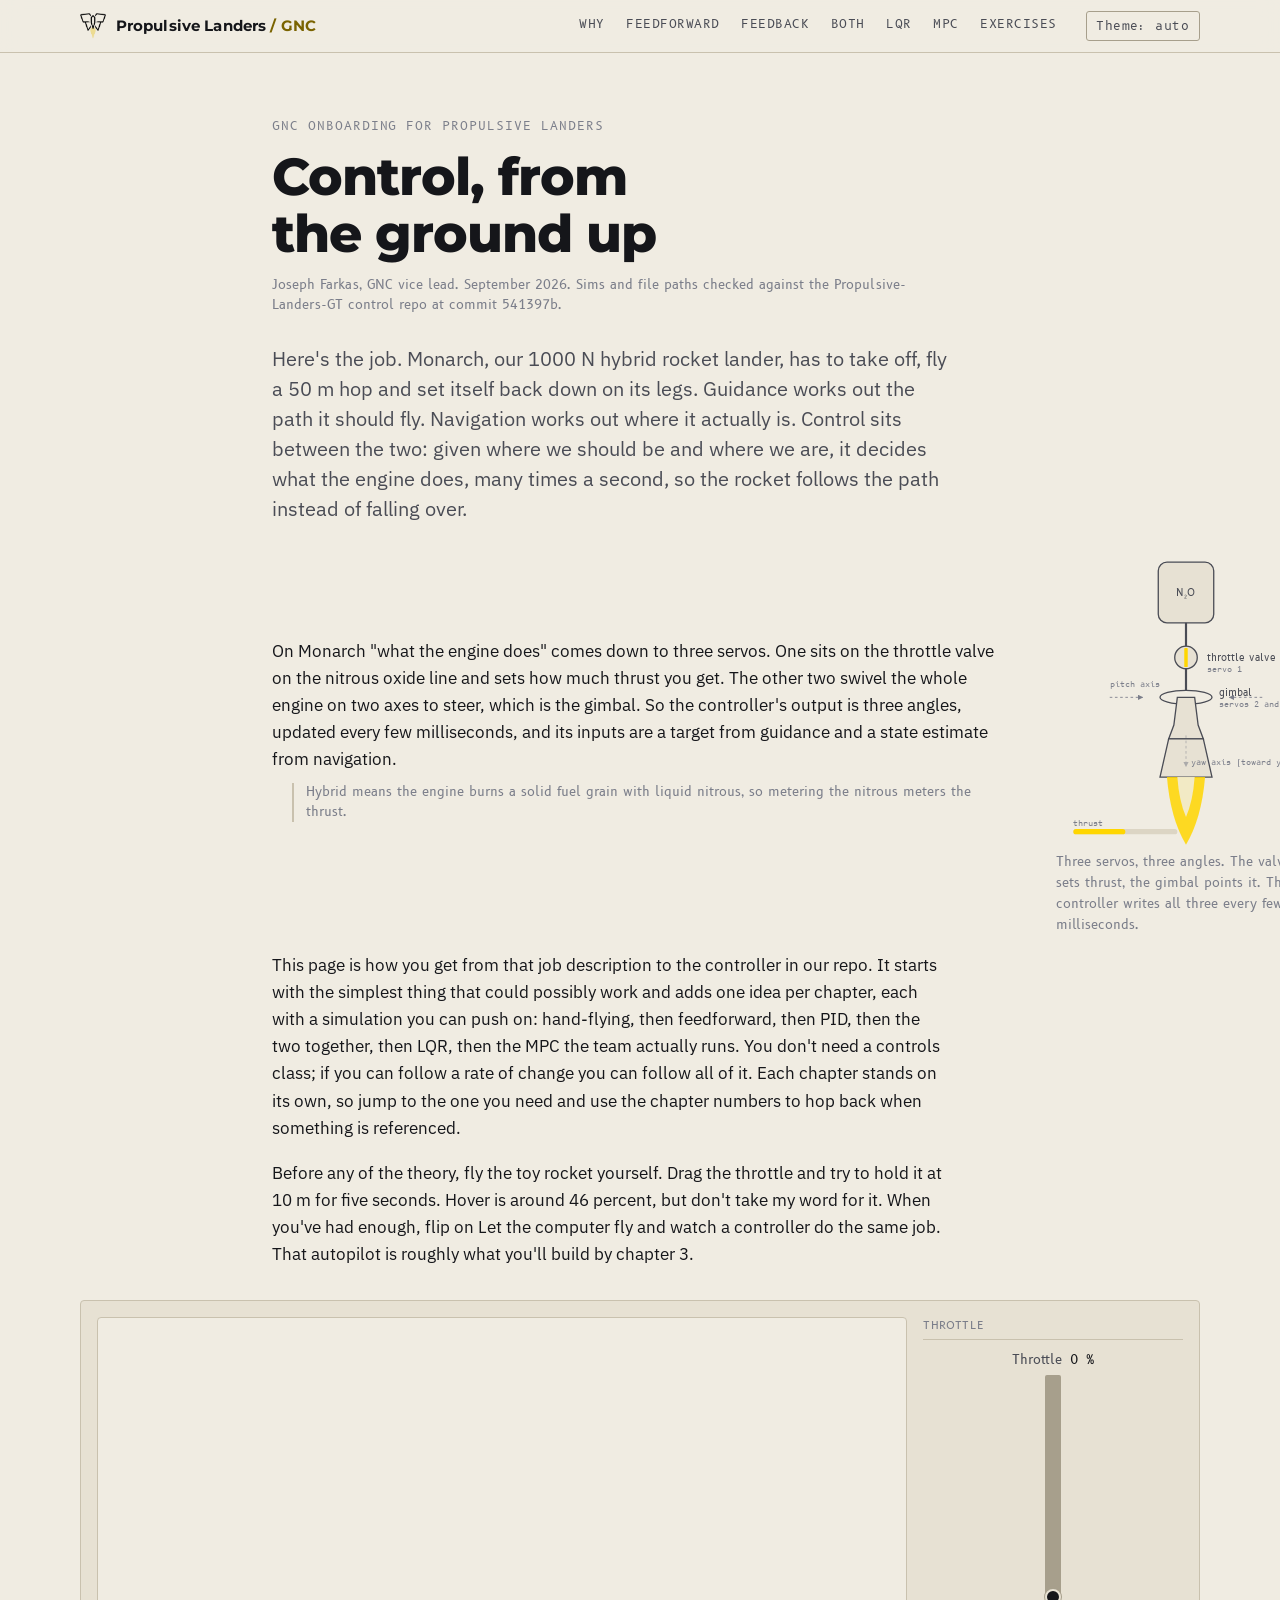
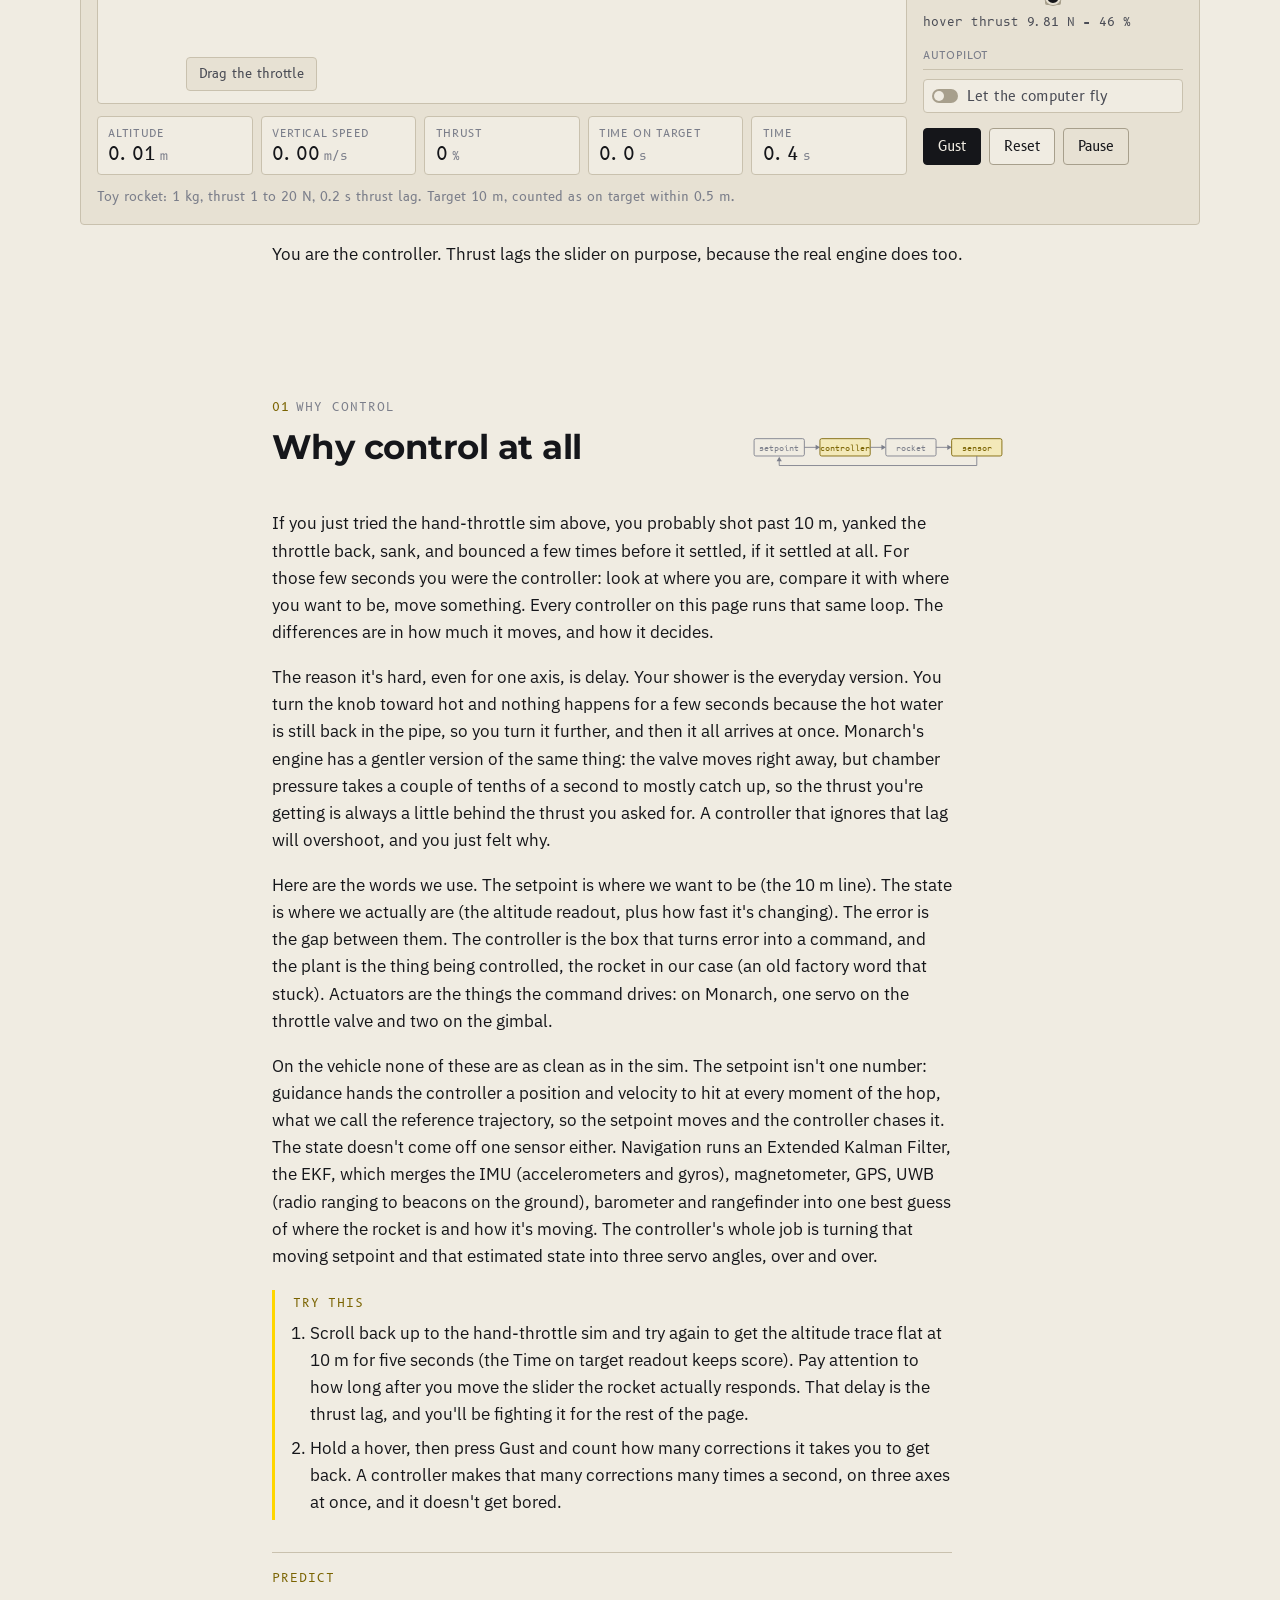
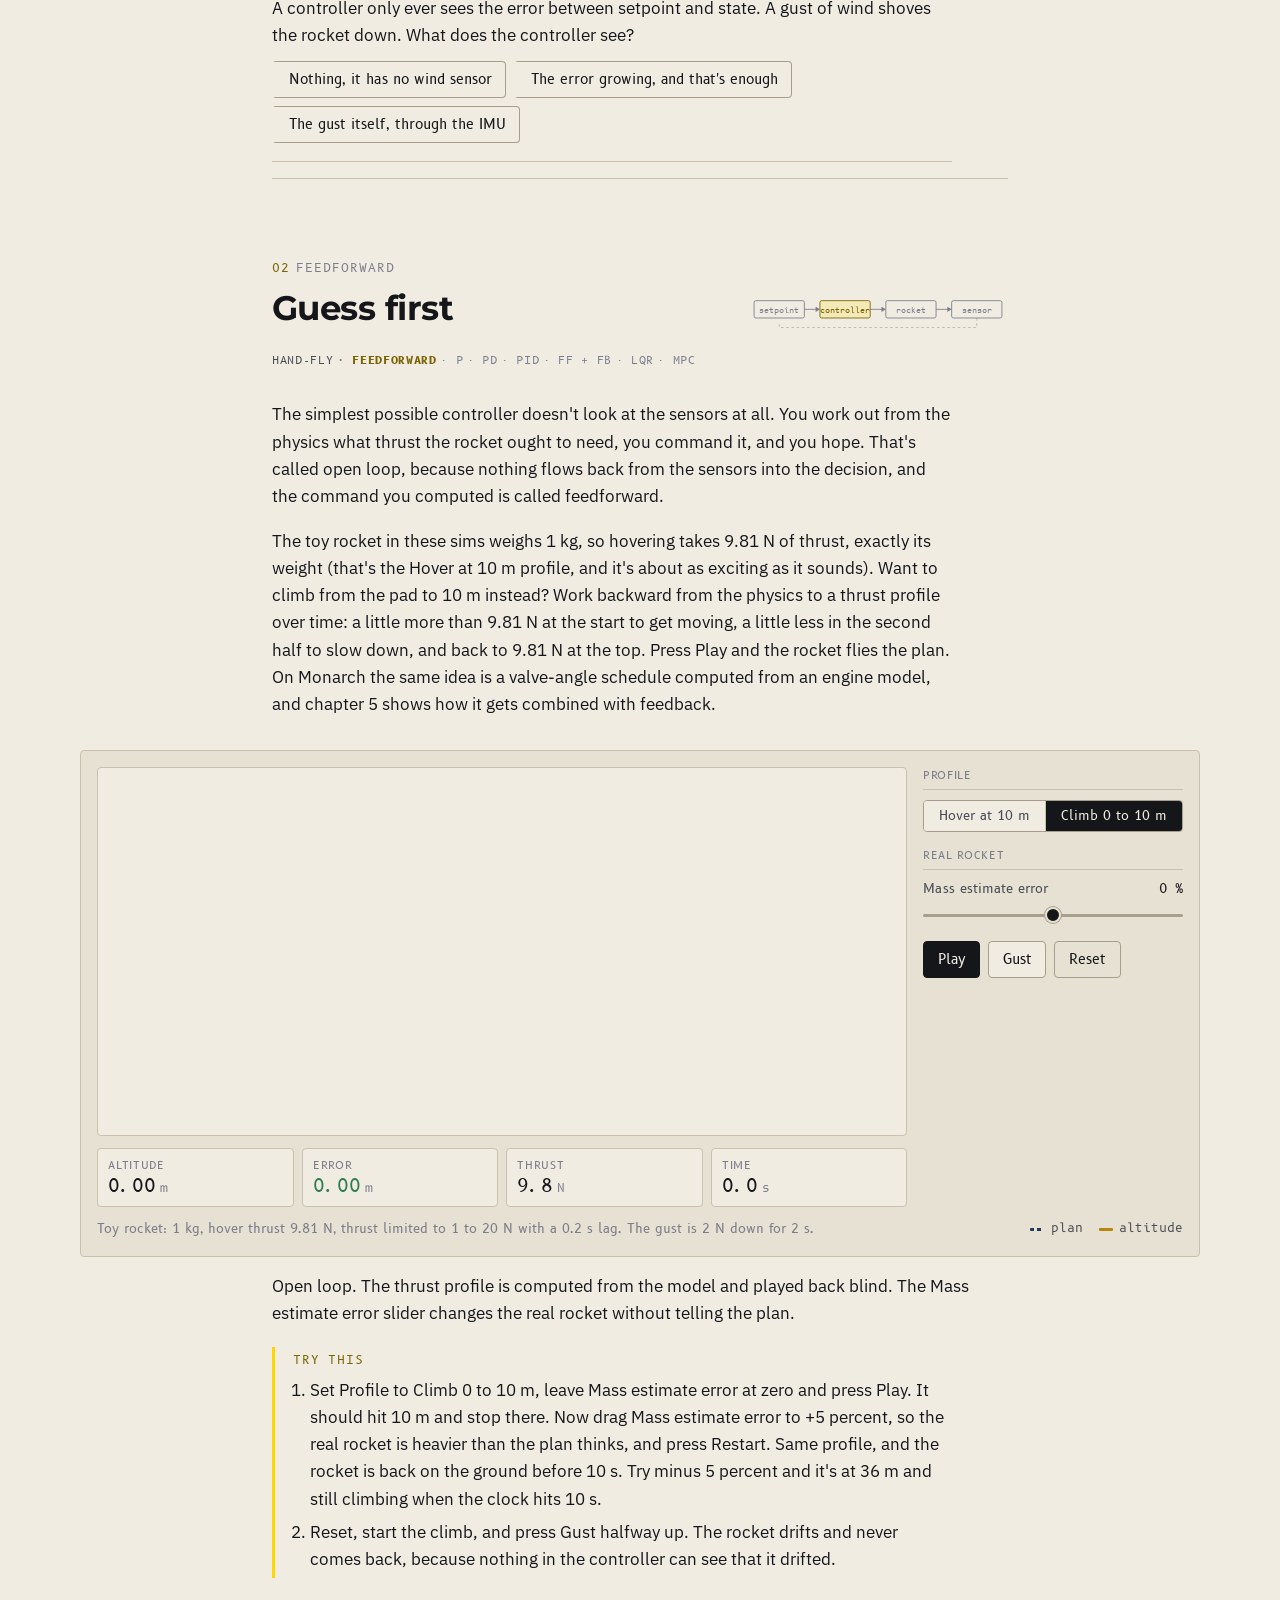
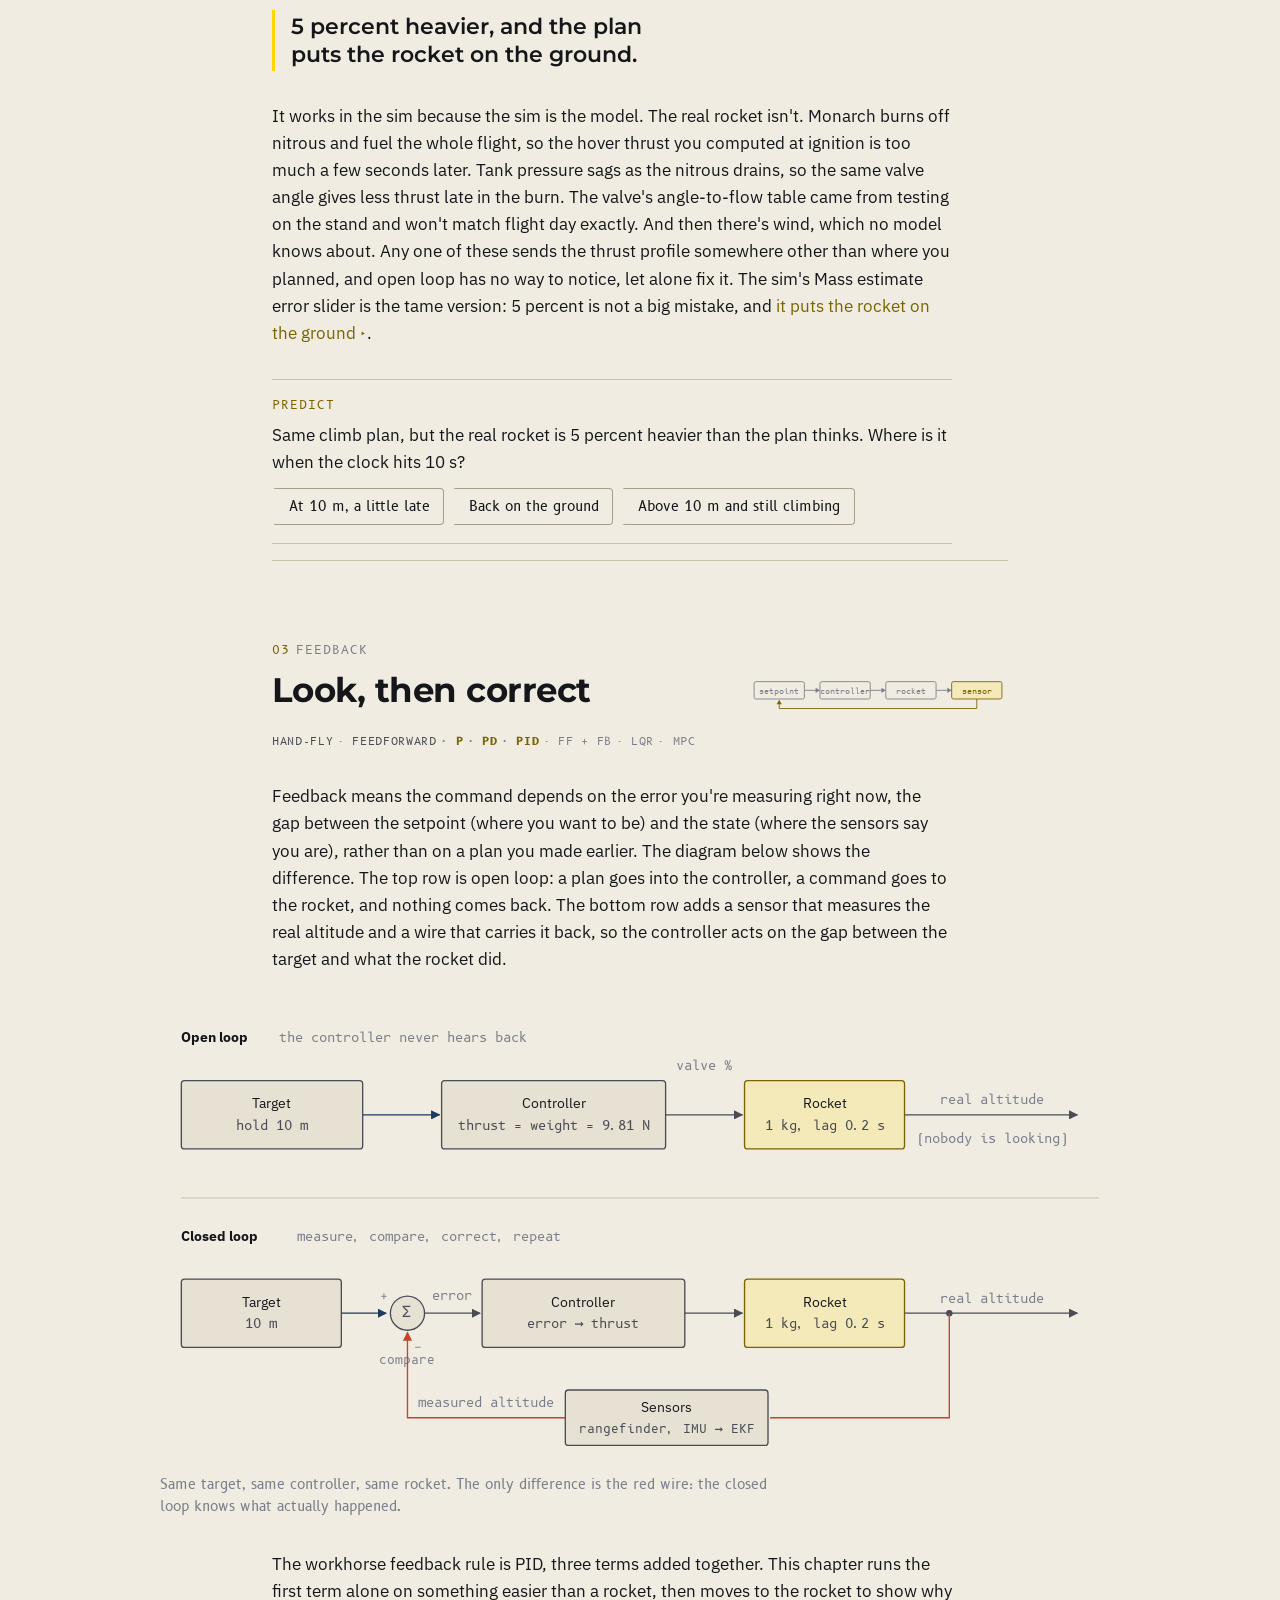
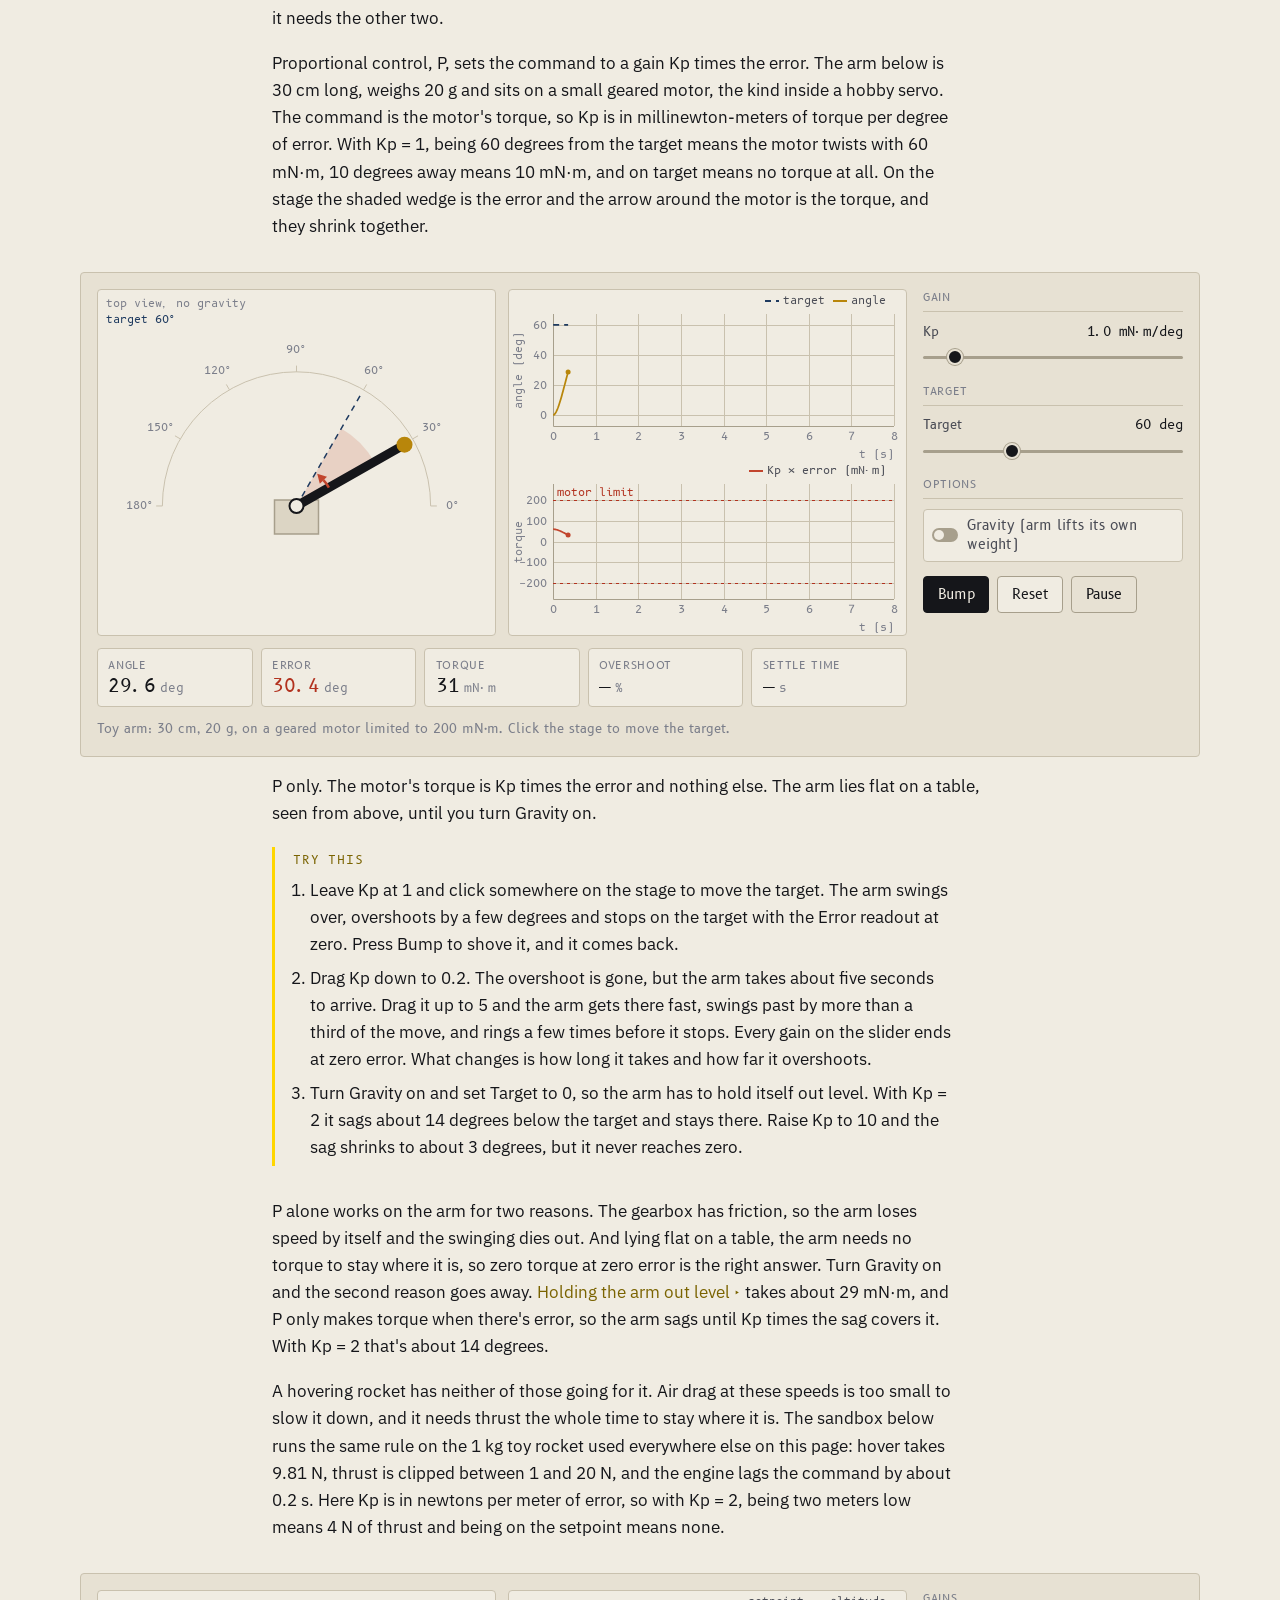
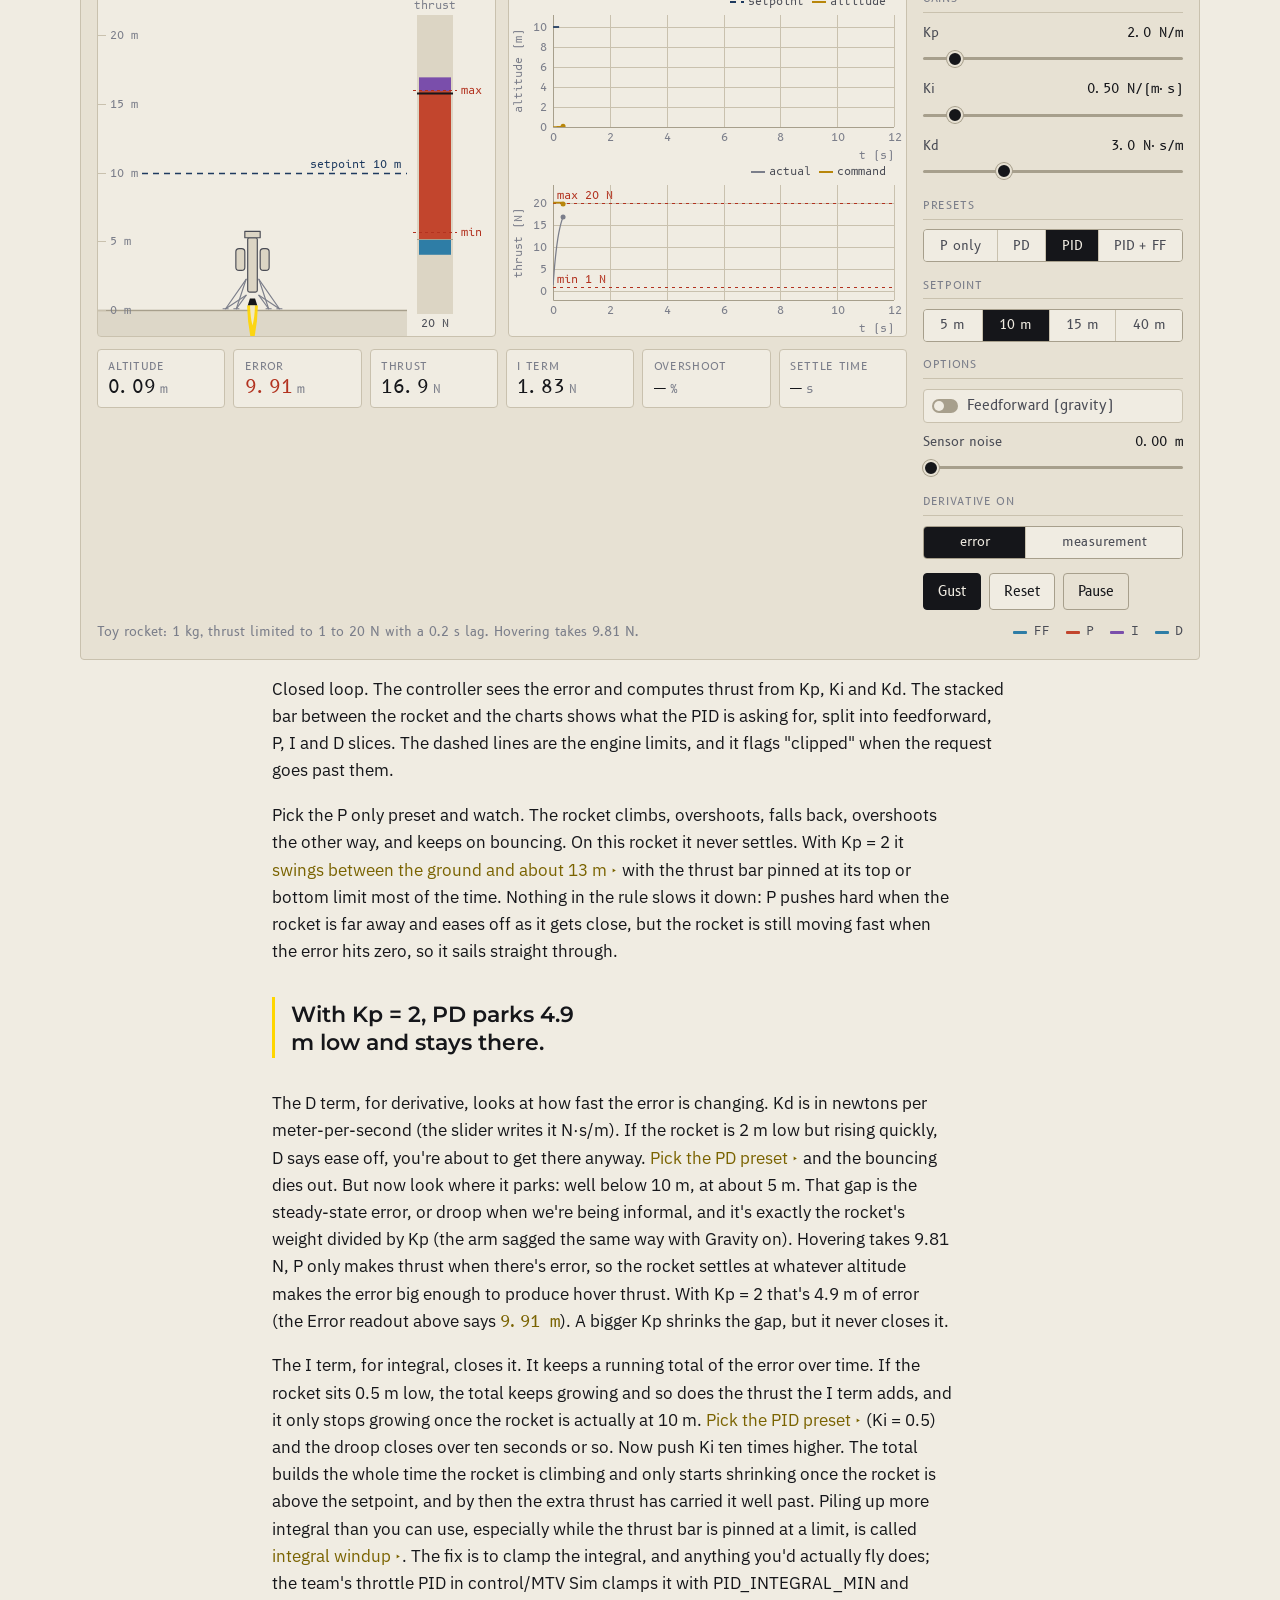
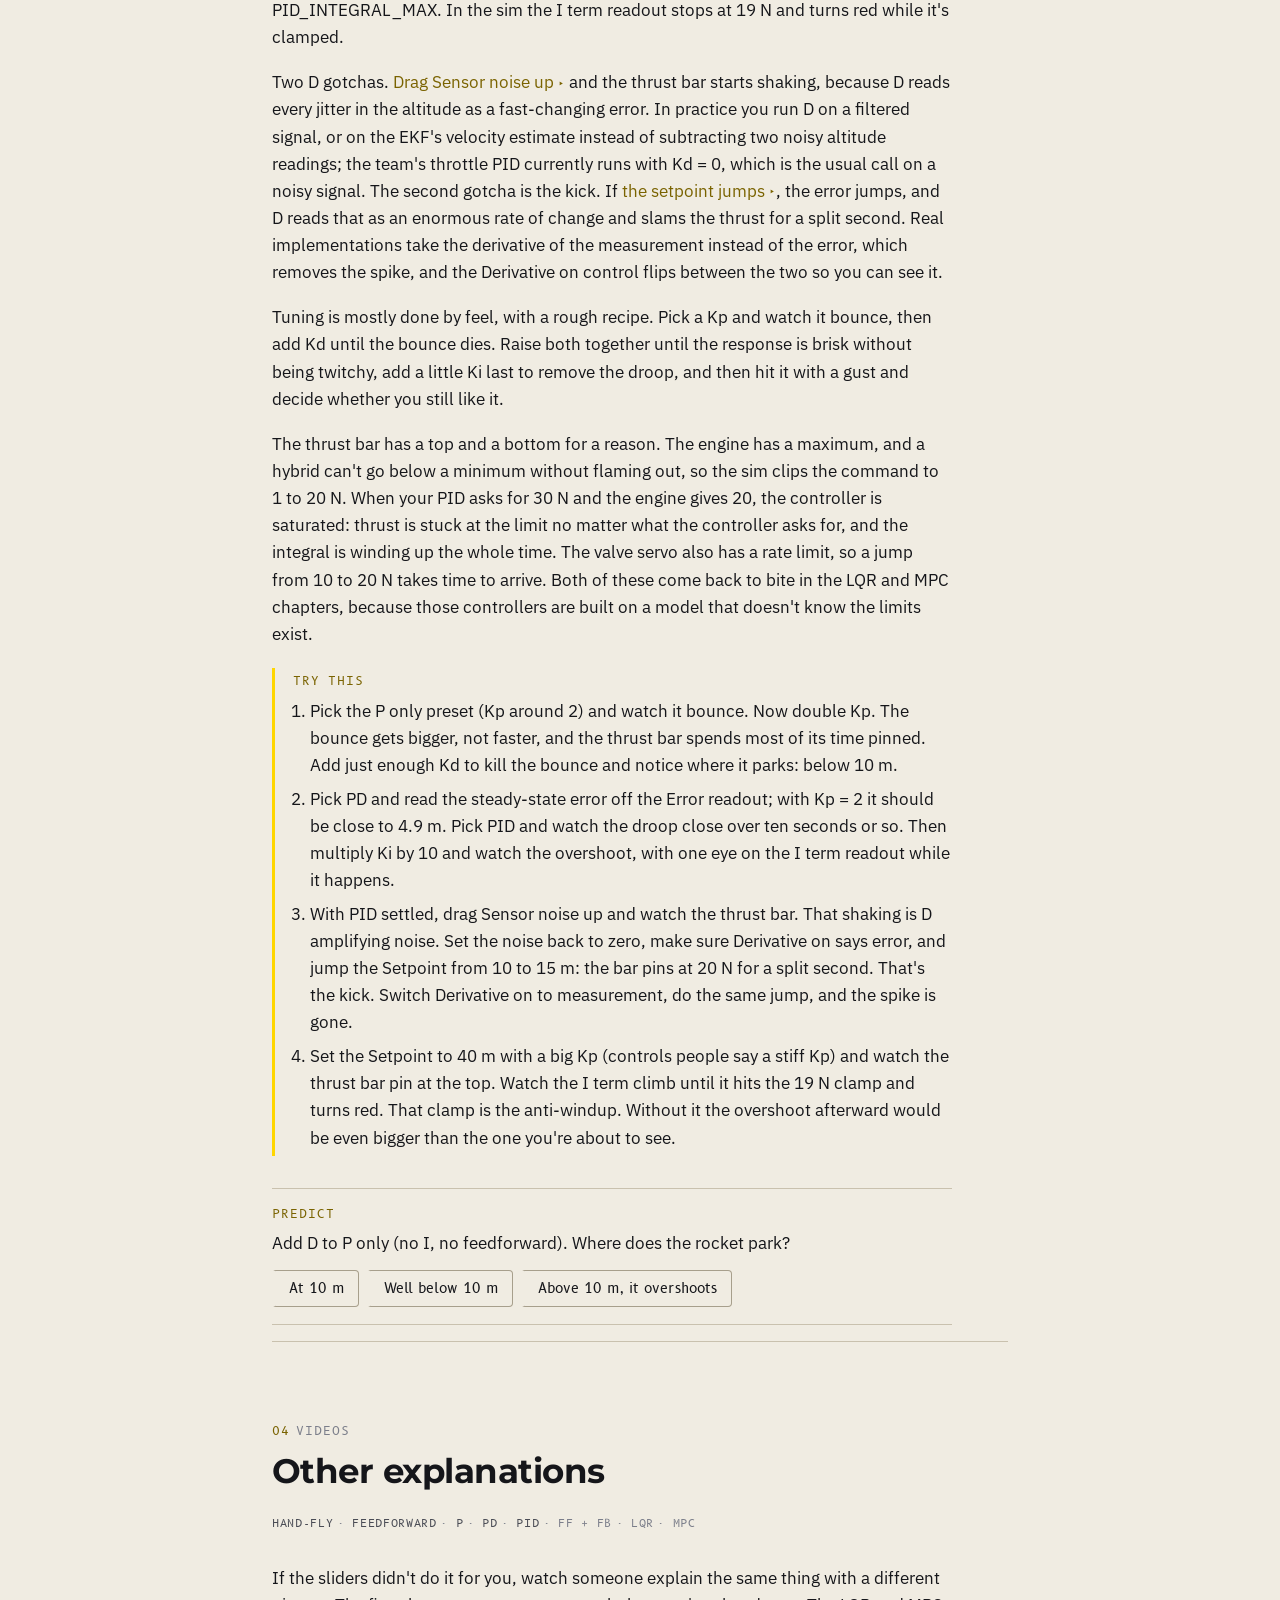
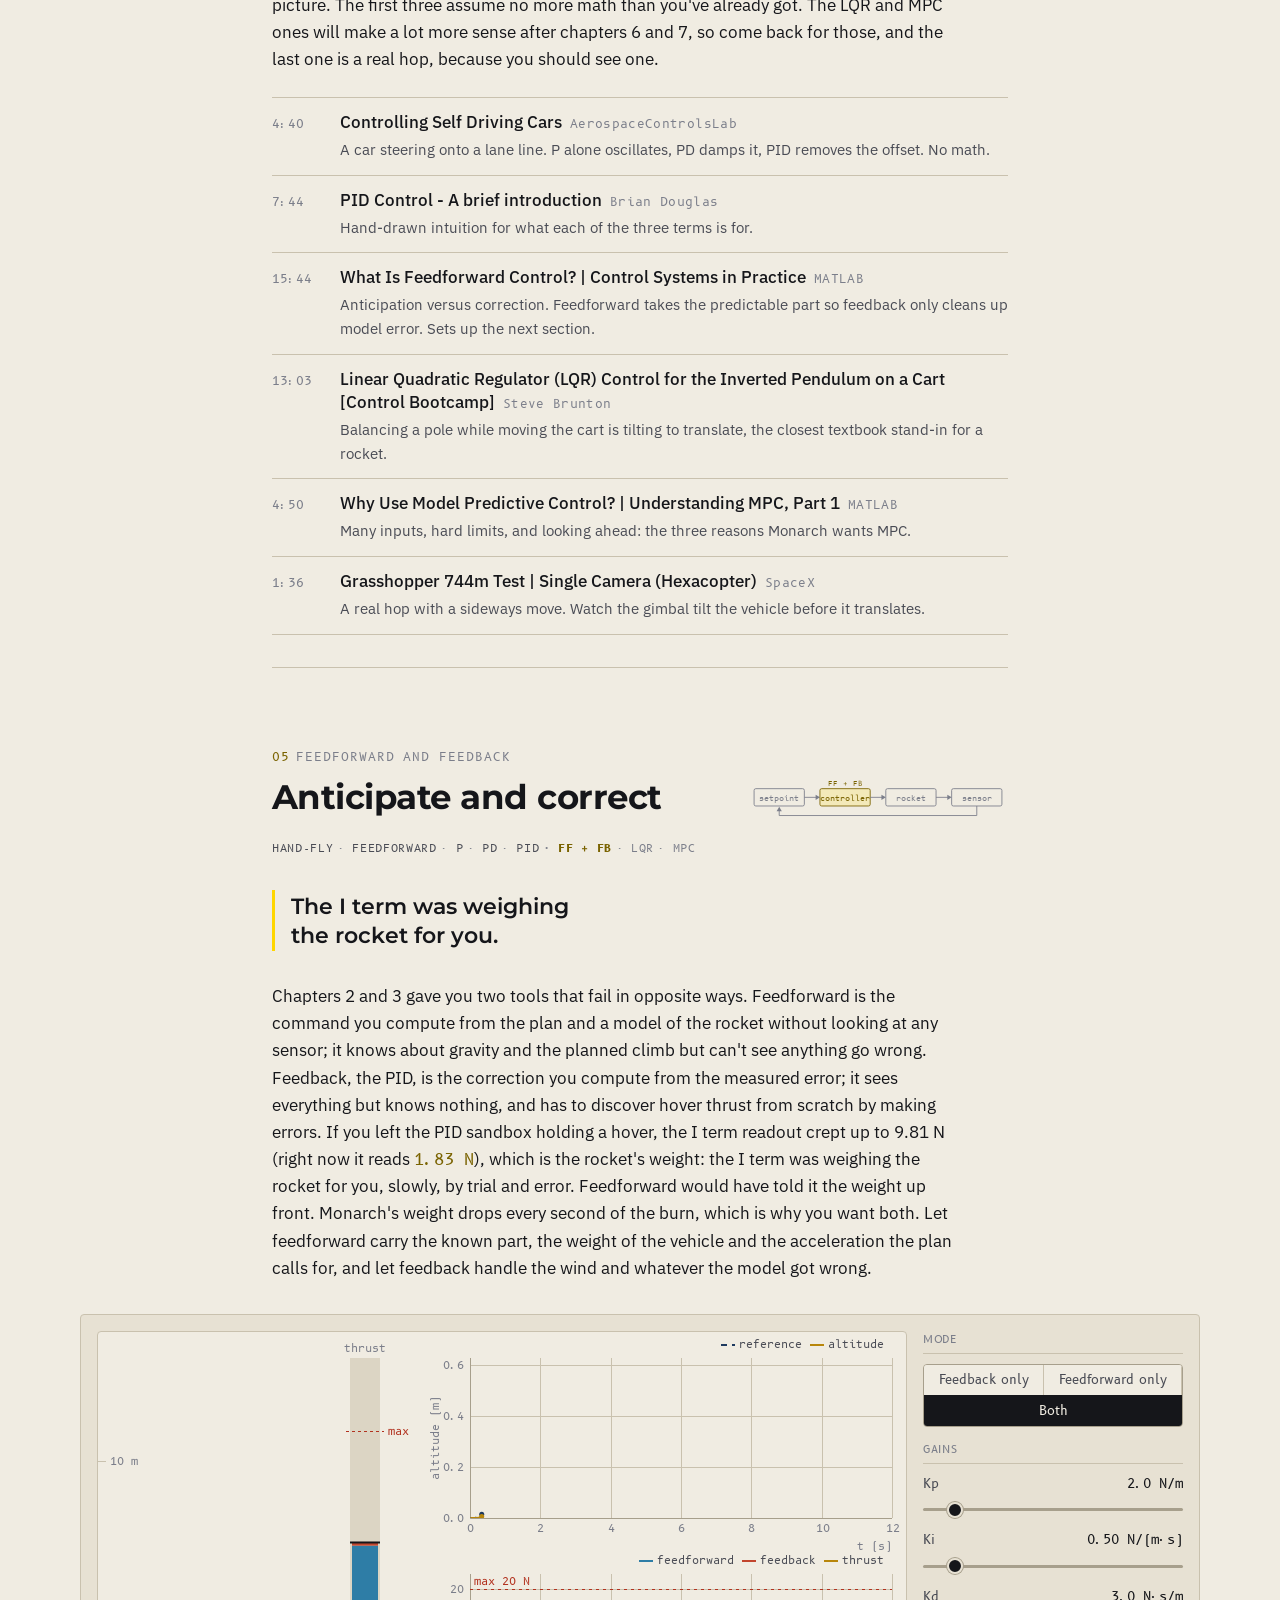
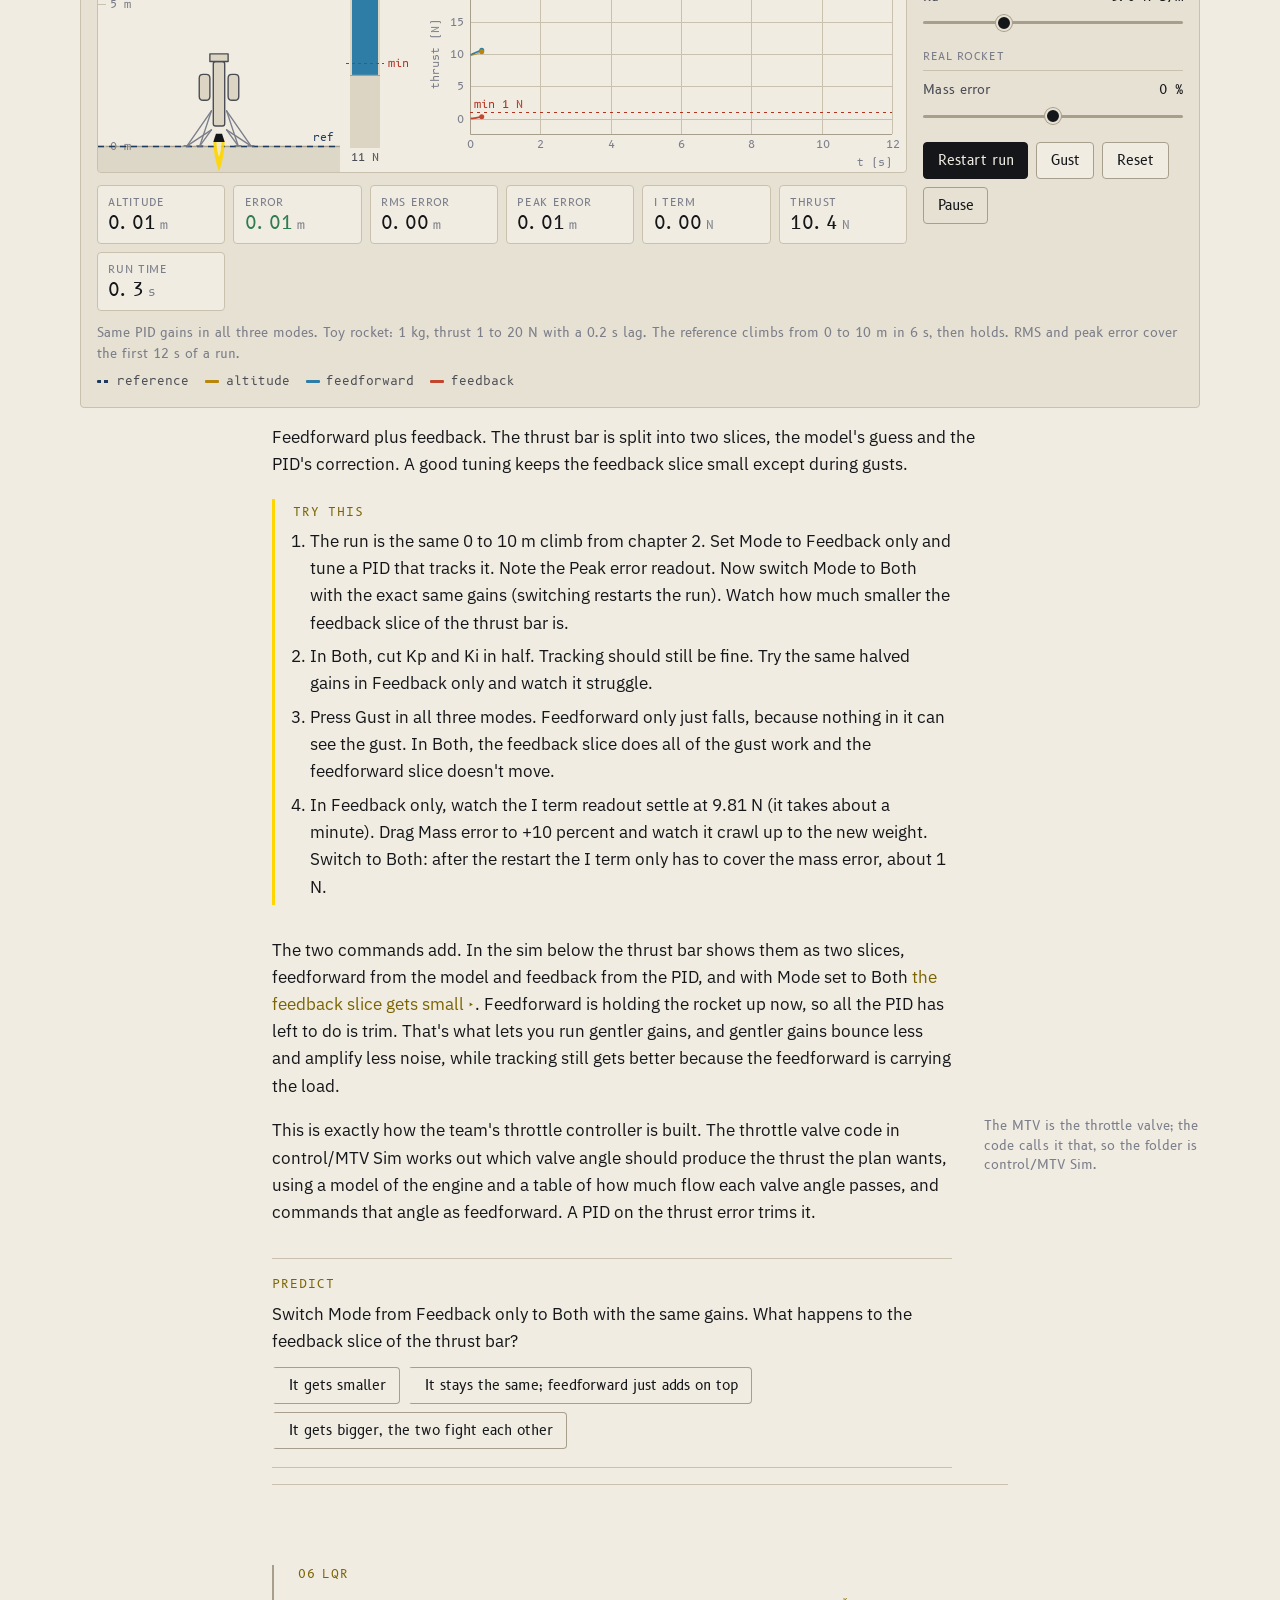
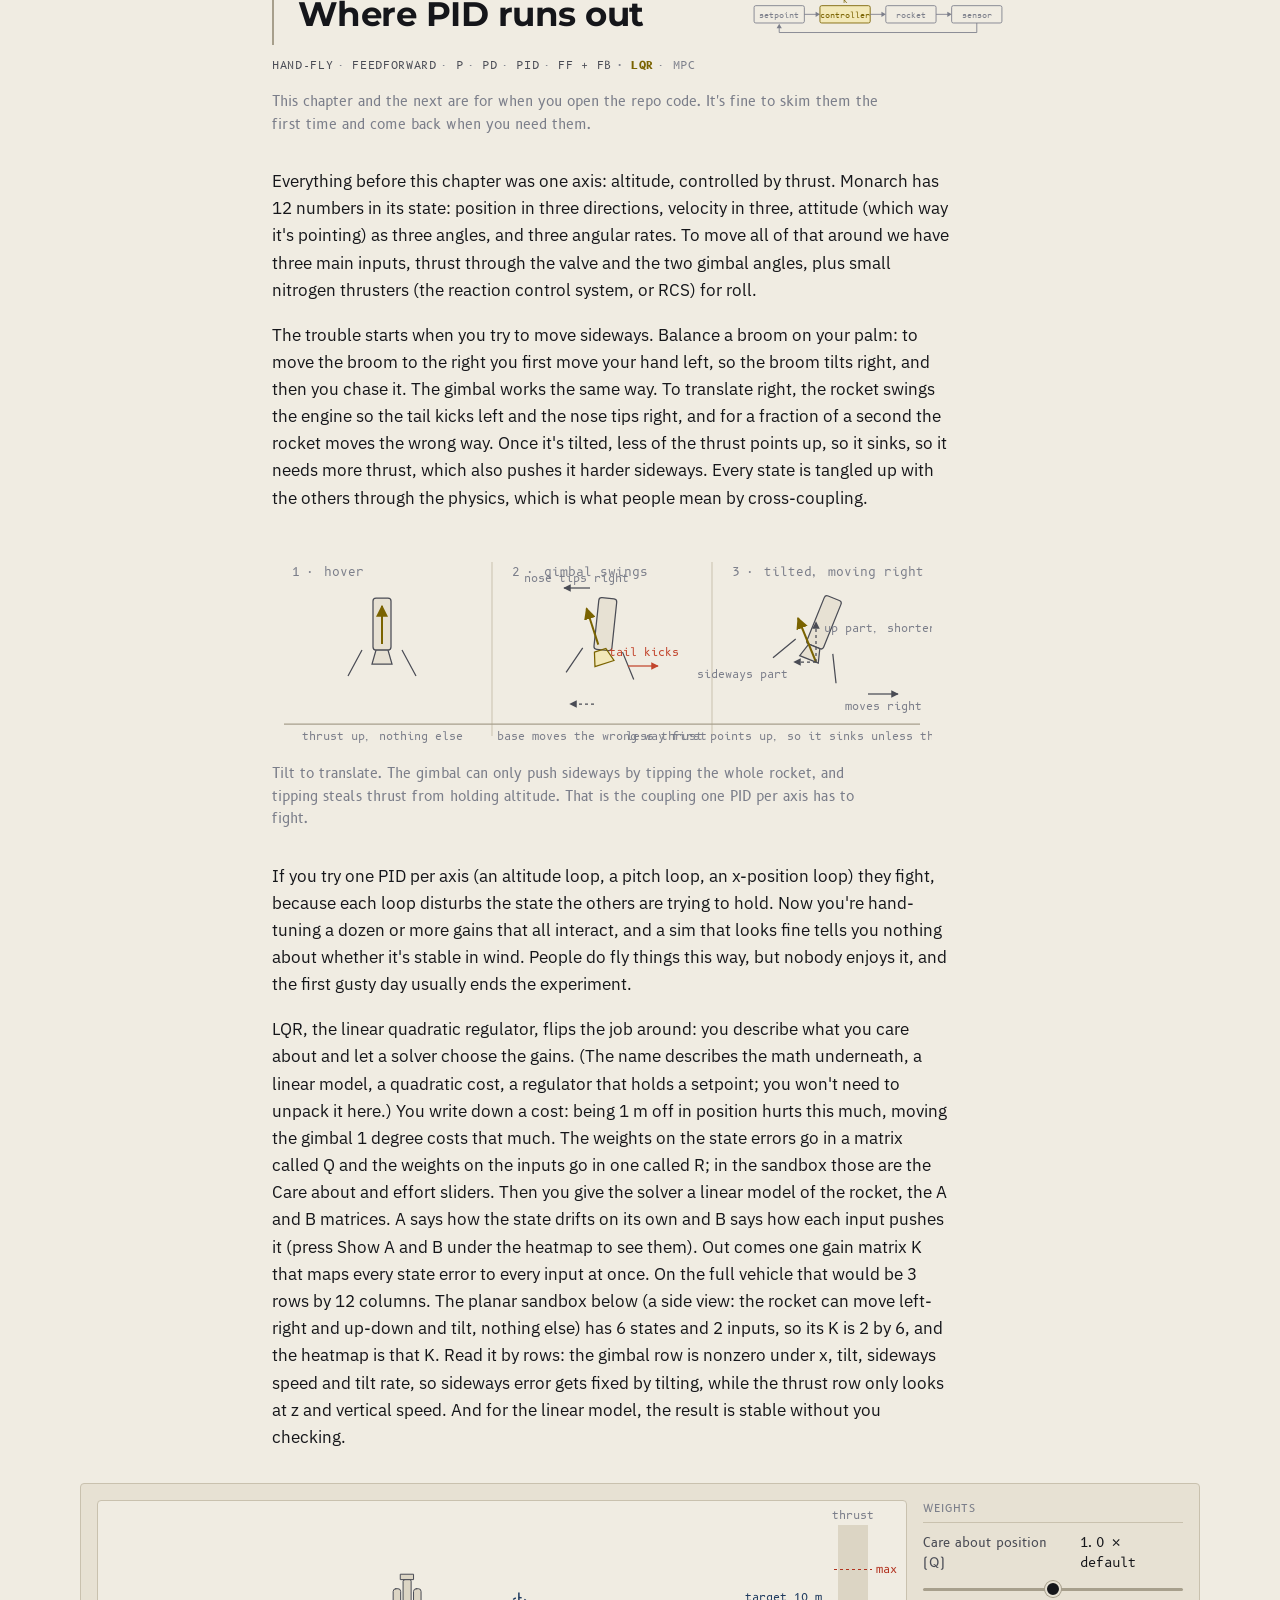
==== commit c29a3cdf: "Move the loop diagram into chapter 3 - Place the open vs closed loop diagram after the feedback defi" ====
--- a/controls/index.html
+++ b/controls/index.html
@@ -492,7 +492,22 @@
 <div class="prose">
 <p class="pull">5 percent heavier, and the plan puts the rocket on the ground.</p>
 <p>It works in the sim because the sim is the model. The real rocket isn't. Monarch burns off nitrous and fuel the whole flight, so the hover thrust you computed at ignition is too much a few seconds later. Tank pressure sags as the nitrous drains, so the same valve angle gives less thrust late in the burn. The valve's angle-to-flow table came from testing on the stand and won't match flight day exactly. And then there's wind, which no model knows about. Any one of these sends the thrust profile somewhere other than where you planned, and open loop has no way to notice, let alone fix it. The sim's Mass estimate error slider is the tame version: 5 percent is not a big mistake, and <a class="try-link" href="#" data-sim="openloop" data-apply='{"profile":"climb","massErr":5,"play":true}'>it puts the rocket on the ground<span class="try-arrow"></span></a>.</p>
-<p>The diagram below puts the two options side by side. The top row is what you just flew: a plan goes into the controller, a command goes to the rocket, and nothing comes back. The bottom row adds a sensor that measures the real altitude and a wire that carries it back, so the controller acts on the gap between the target and what the rocket did. Chapter 3 is about what the controller does with that measurement.</p>
+</div>
+<div class="predict" data-sim="openloop" data-apply='{"profile":"climb","massErr":5,"play":true}'><span class="eyebrow">Predict</span>
+<p class="q">Same climb plan, but the real rocket is 5 percent heavier than the plan thinks. Where is it when the clock hits 10 s?</p>
+<div class="opts">
+    <button type="button" class="btn btn-ghost">At 10 m, a little late</button>
+    <button type="button" class="btn btn-ghost" data-correct="1">Back on the ground</button>
+    <button type="button" class="btn btn-ghost">Above 10 m and still climbing</button>
+</div>
+<p class="reveal" hidden>On the ground. The plan commands 9.81 N to hover, a 1.05 kg rocket needs 10.3 N, and nothing in the controller can notice the half-newton shortfall. Monarch has the same problem from four directions: the mass drops as propellant burns, tank pressure falls so a fixed valve angle gives less thrust, the valve table isn't exact, and wind. Feedforward is only as good as the model, and the model is never quite right.</p></div>
+</section>
+<section class="chapter" id="closed-loop">
+<div class="chapter-head"><div class="head-text"><span class="eyebrow"><span class="n">03</span>Feedback</span>
+<h2>Look, then correct</h2></div><svg class="loopstrip" viewBox="0 0 300 48" aria-hidden="true" focusable="false"><rect class="lbox" x="7" y="10" width="58" height="20" rx="2"/><text class="ltext" x="36" y="24" text-anchor="middle">setpoint</text><path class="lwire" d="M65 20 H79"/><path class="lhead" d="M83 20 l-5 -3 v6 z"/><rect class="lbox" x="83" y="10" width="58" height="20" rx="2"/><text class="ltext" x="112" y="24" text-anchor="middle">controller</text><path class="lwire" d="M141 20 H155"/><path class="lhead" d="M159 20 l-5 -3 v6 z"/><rect class="lbox" x="159" y="10" width="58" height="20" rx="2"/><text class="ltext" x="188" y="24" text-anchor="middle">rocket</text><path class="lwire" d="M217 20 H231"/><path class="lhead" d="M235 20 l-5 -3 v6 z"/><rect class="lbox hot" x="235" y="10" width="58" height="20" rx="2"/><text class="ltext hot" x="264" y="24" text-anchor="middle">sensor</text><path class="lwire lret hot" d="M264 30 V41 H36 V35"/><path class="lhead hot" d="M36 31 l-3 5 h6 z"/></svg></div>
+<ol class="build" aria-label="Where this chapter sits in the build-up"><li class="done">Hand-fly</li><li class="done">Feedforward</li><li class="now">P</li><li class="now">PD</li><li class="now">PID</li><li>FF + FB</li><li>LQR</li><li>MPC</li></ol>
+<div class="prose">
+<p>Feedback means the command depends on the error you're measuring right now, the gap between the setpoint (where you want to be) and the state (where the sensors say you are), rather than on a plan you made earlier. The diagram below shows the difference. The top row is open loop: a plan goes into the controller, a command goes to the rocket, and nothing comes back. The bottom row adds a sensor that measures the real altitude and a wire that carries it back, so the controller acts on the gap between the target and what the rocket did.</p>
 </div>
 <figure class="diagram" id="fig-loops">
 <svg viewBox="0 0 900 430" role="img" aria-labelledby="fig-loops-t fig-loops-d">
@@ -559,21 +574,8 @@
 </svg>
 <figcaption>Same target, same controller, same rocket. The only difference is the red wire: the closed loop knows what actually happened.</figcaption>
 </figure>
-<div class="predict" data-sim="openloop" data-apply='{"profile":"climb","massErr":5,"play":true}'><span class="eyebrow">Predict</span>
-<p class="q">Same climb plan, but the real rocket is 5 percent heavier than the plan thinks. Where is it when the clock hits 10 s?</p>
-<div class="opts">
-    <button type="button" class="btn btn-ghost">At 10 m, a little late</button>
-    <button type="button" class="btn btn-ghost" data-correct="1">Back on the ground</button>
-    <button type="button" class="btn btn-ghost">Above 10 m and still climbing</button>
-</div>
-<p class="reveal" hidden>On the ground. The plan commands 9.81 N to hover, a 1.05 kg rocket needs 10.3 N, and nothing in the controller can notice the half-newton shortfall. Monarch has the same problem from four directions: the mass drops as propellant burns, tank pressure falls so a fixed valve angle gives less thrust, the valve table isn't exact, and wind. Feedforward is only as good as the model, and the model is never quite right.</p></div>
-</section>
-<section class="chapter" id="closed-loop">
-<div class="chapter-head"><div class="head-text"><span class="eyebrow"><span class="n">03</span>Feedback</span>
-<h2>Look, then correct</h2></div><svg class="loopstrip" viewBox="0 0 300 48" aria-hidden="true" focusable="false"><rect class="lbox" x="7" y="10" width="58" height="20" rx="2"/><text class="ltext" x="36" y="24" text-anchor="middle">setpoint</text><path class="lwire" d="M65 20 H79"/><path class="lhead" d="M83 20 l-5 -3 v6 z"/><rect class="lbox" x="83" y="10" width="58" height="20" rx="2"/><text class="ltext" x="112" y="24" text-anchor="middle">controller</text><path class="lwire" d="M141 20 H155"/><path class="lhead" d="M159 20 l-5 -3 v6 z"/><rect class="lbox" x="159" y="10" width="58" height="20" rx="2"/><text class="ltext" x="188" y="24" text-anchor="middle">rocket</text><path class="lwire" d="M217 20 H231"/><path class="lhead" d="M235 20 l-5 -3 v6 z"/><rect class="lbox hot" x="235" y="10" width="58" height="20" rx="2"/><text class="ltext hot" x="264" y="24" text-anchor="middle">sensor</text><path class="lwire lret hot" d="M264 30 V41 H36 V35"/><path class="lhead hot" d="M36 31 l-3 5 h6 z"/></svg></div>
-<ol class="build" aria-label="Where this chapter sits in the build-up"><li class="done">Hand-fly</li><li class="done">Feedforward</li><li class="now">P</li><li class="now">PD</li><li class="now">PID</li><li>FF + FB</li><li>LQR</li><li>MPC</li></ol>
 <div class="prose">
-<p>Feedback means the command depends on the error you're measuring right now, the gap between the setpoint (where you want to be) and the state (where the sensors say you are), rather than on a plan you made earlier. The workhorse feedback rule is PID, three terms added together. This chapter runs the first term alone on something easier than a rocket, then moves to the rocket to show why it needs the other two.</p>
+<p>The workhorse feedback rule is PID, three terms added together. This chapter runs the first term alone on something easier than a rocket, then moves to the rocket to show why it needs the other two.</p>
 <p>Proportional control, P, sets the command to a gain Kp times the error. The arm below is 30 cm long, weighs 20 g and sits on a small geared motor, the kind inside a hobby servo. The command is the motor's torque, so Kp is in millinewton-meters of torque per degree of error. With Kp = 1, being 60 degrees from the target means the motor twists with 60 mN·m, 10 degrees away means 10 mN·m, and on target means no torque at all. On the stage the shaded wedge is the error and the arrow around the motor is the torque, and they shrink together.</p>
 </div>
 <div class="instrument" data-sim="arm"></div>
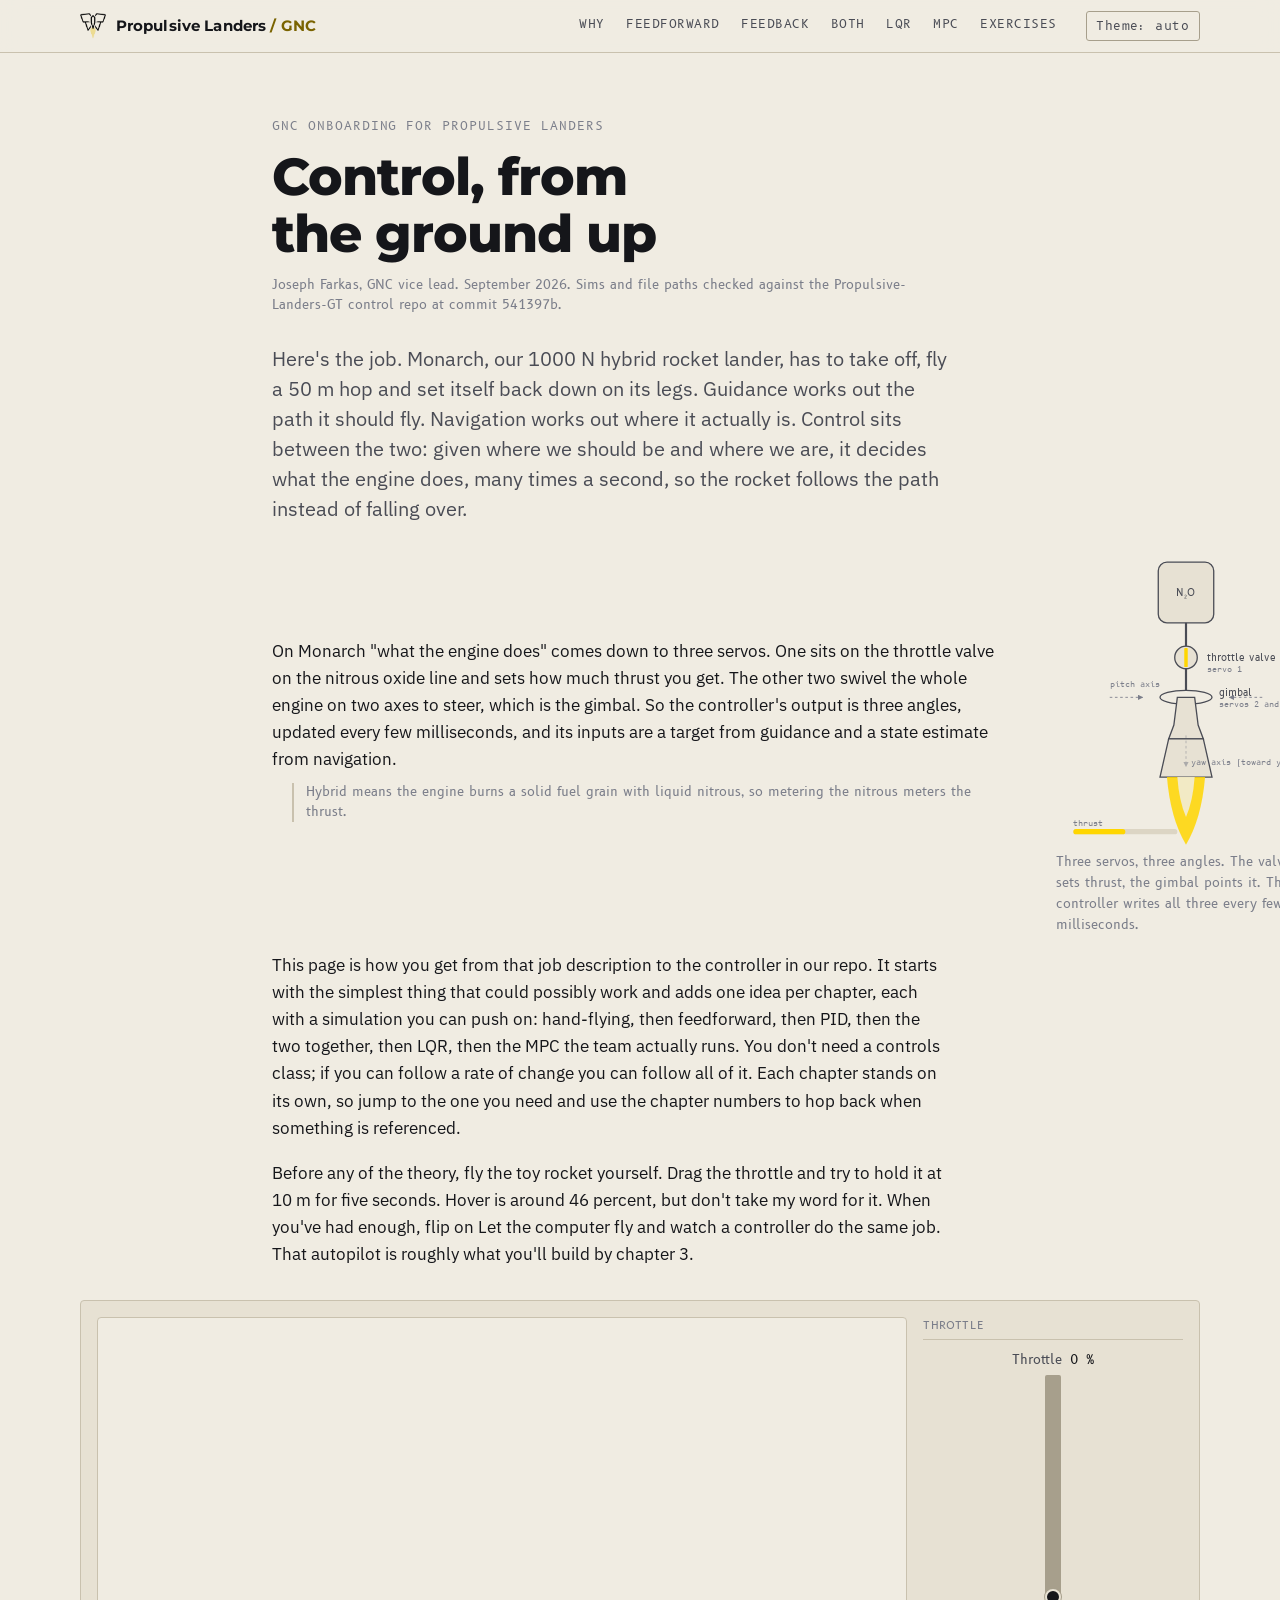
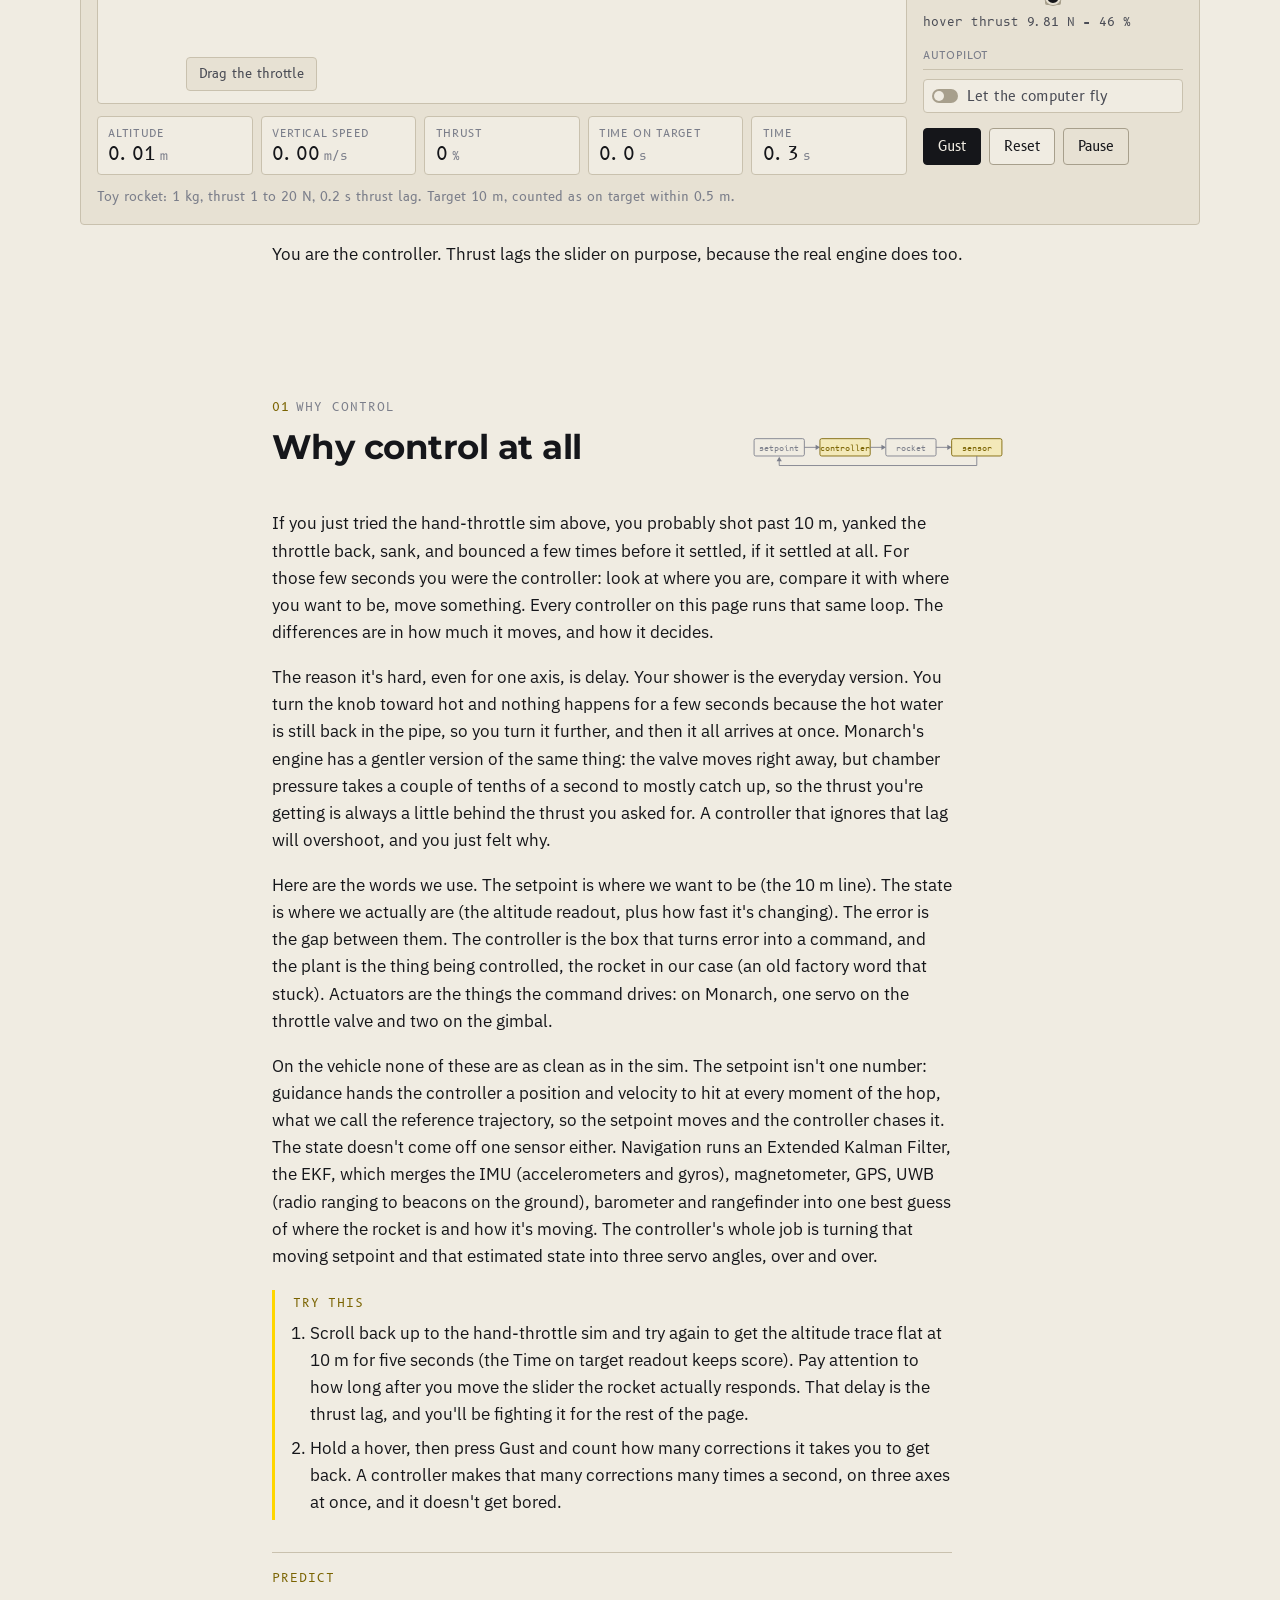
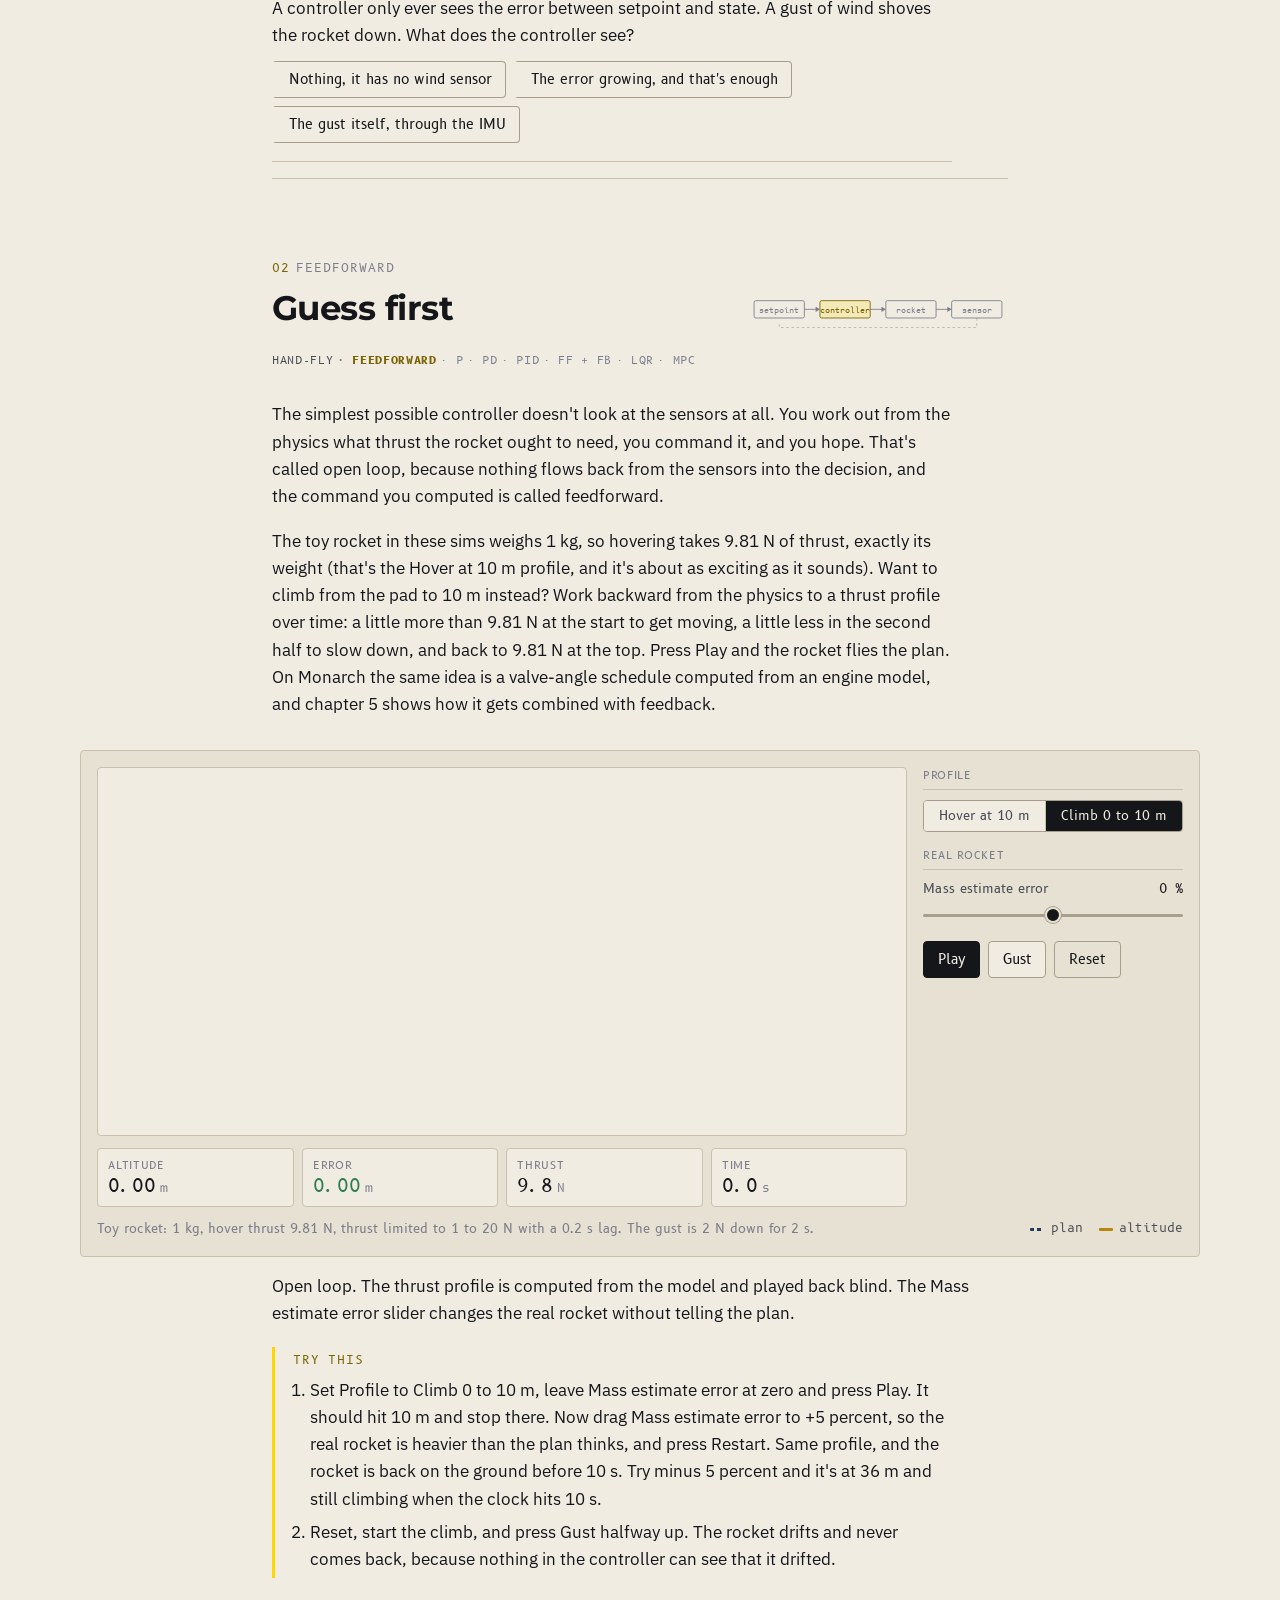
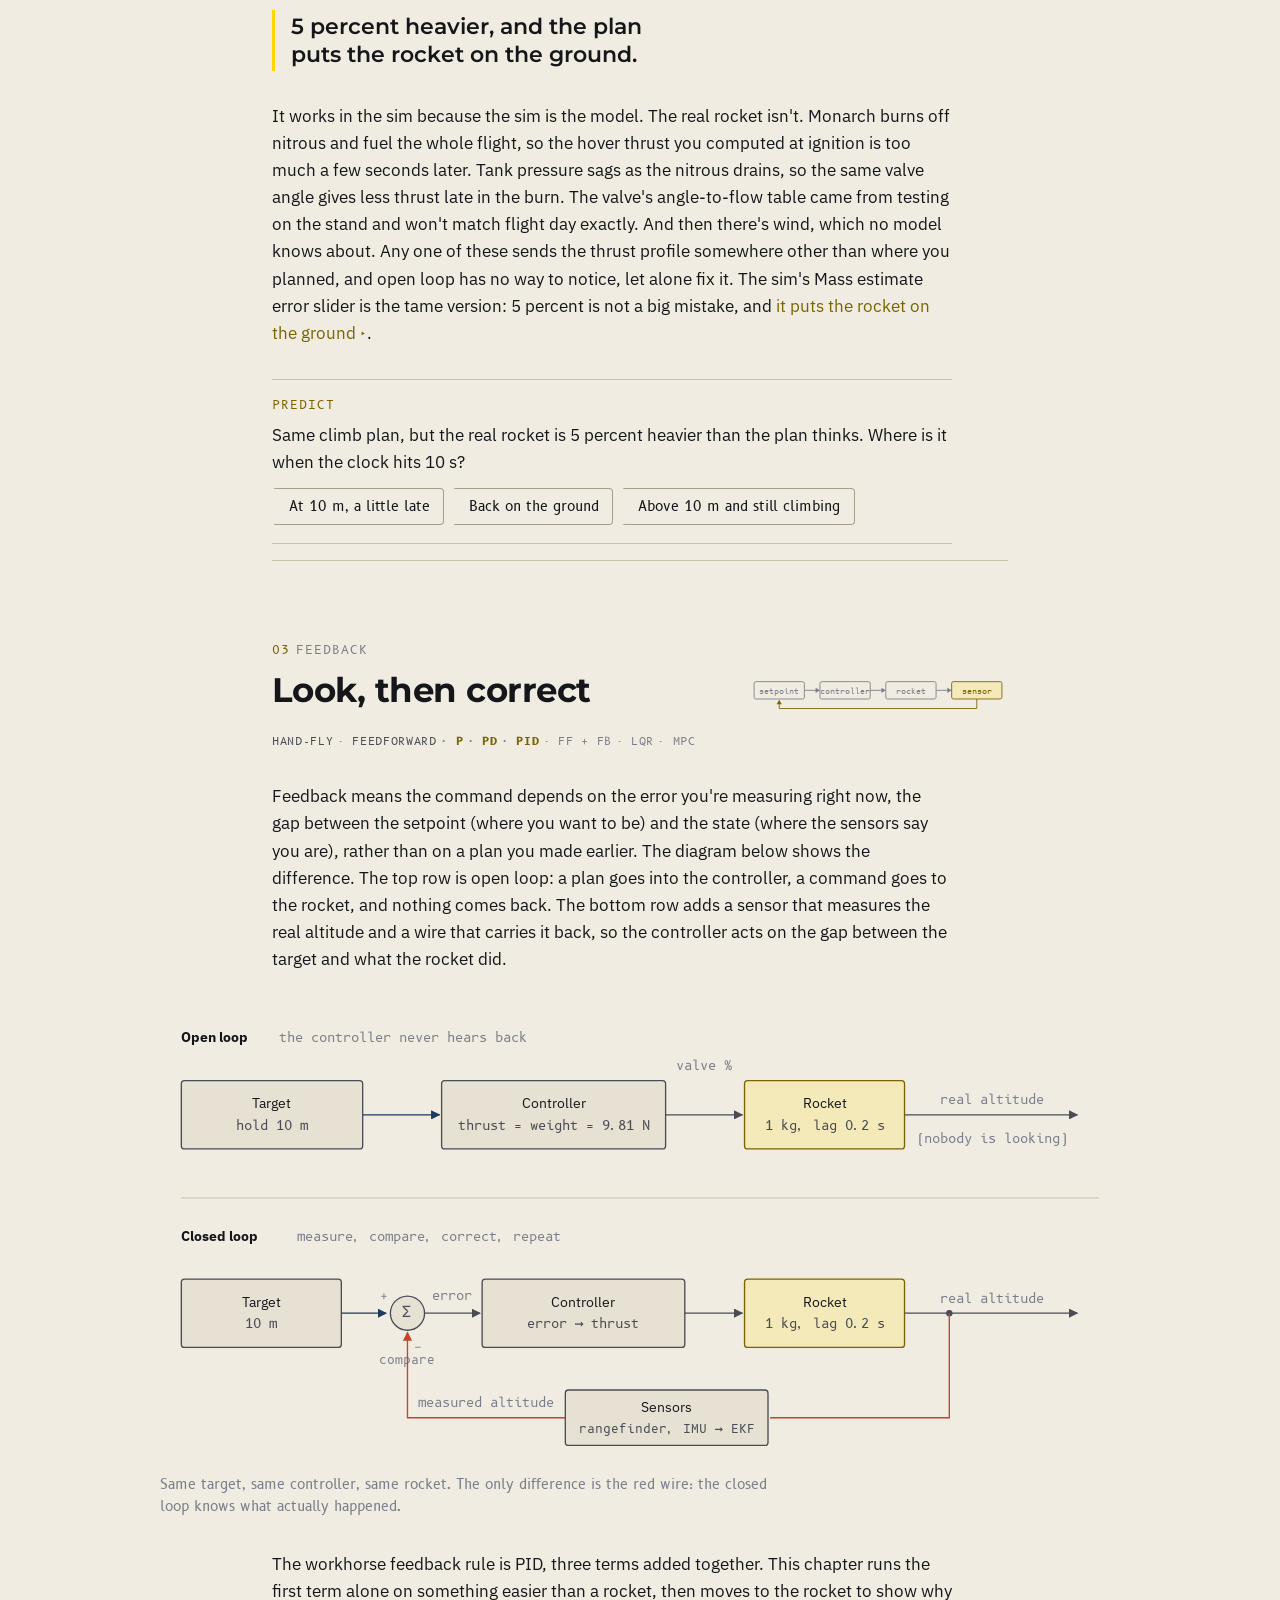
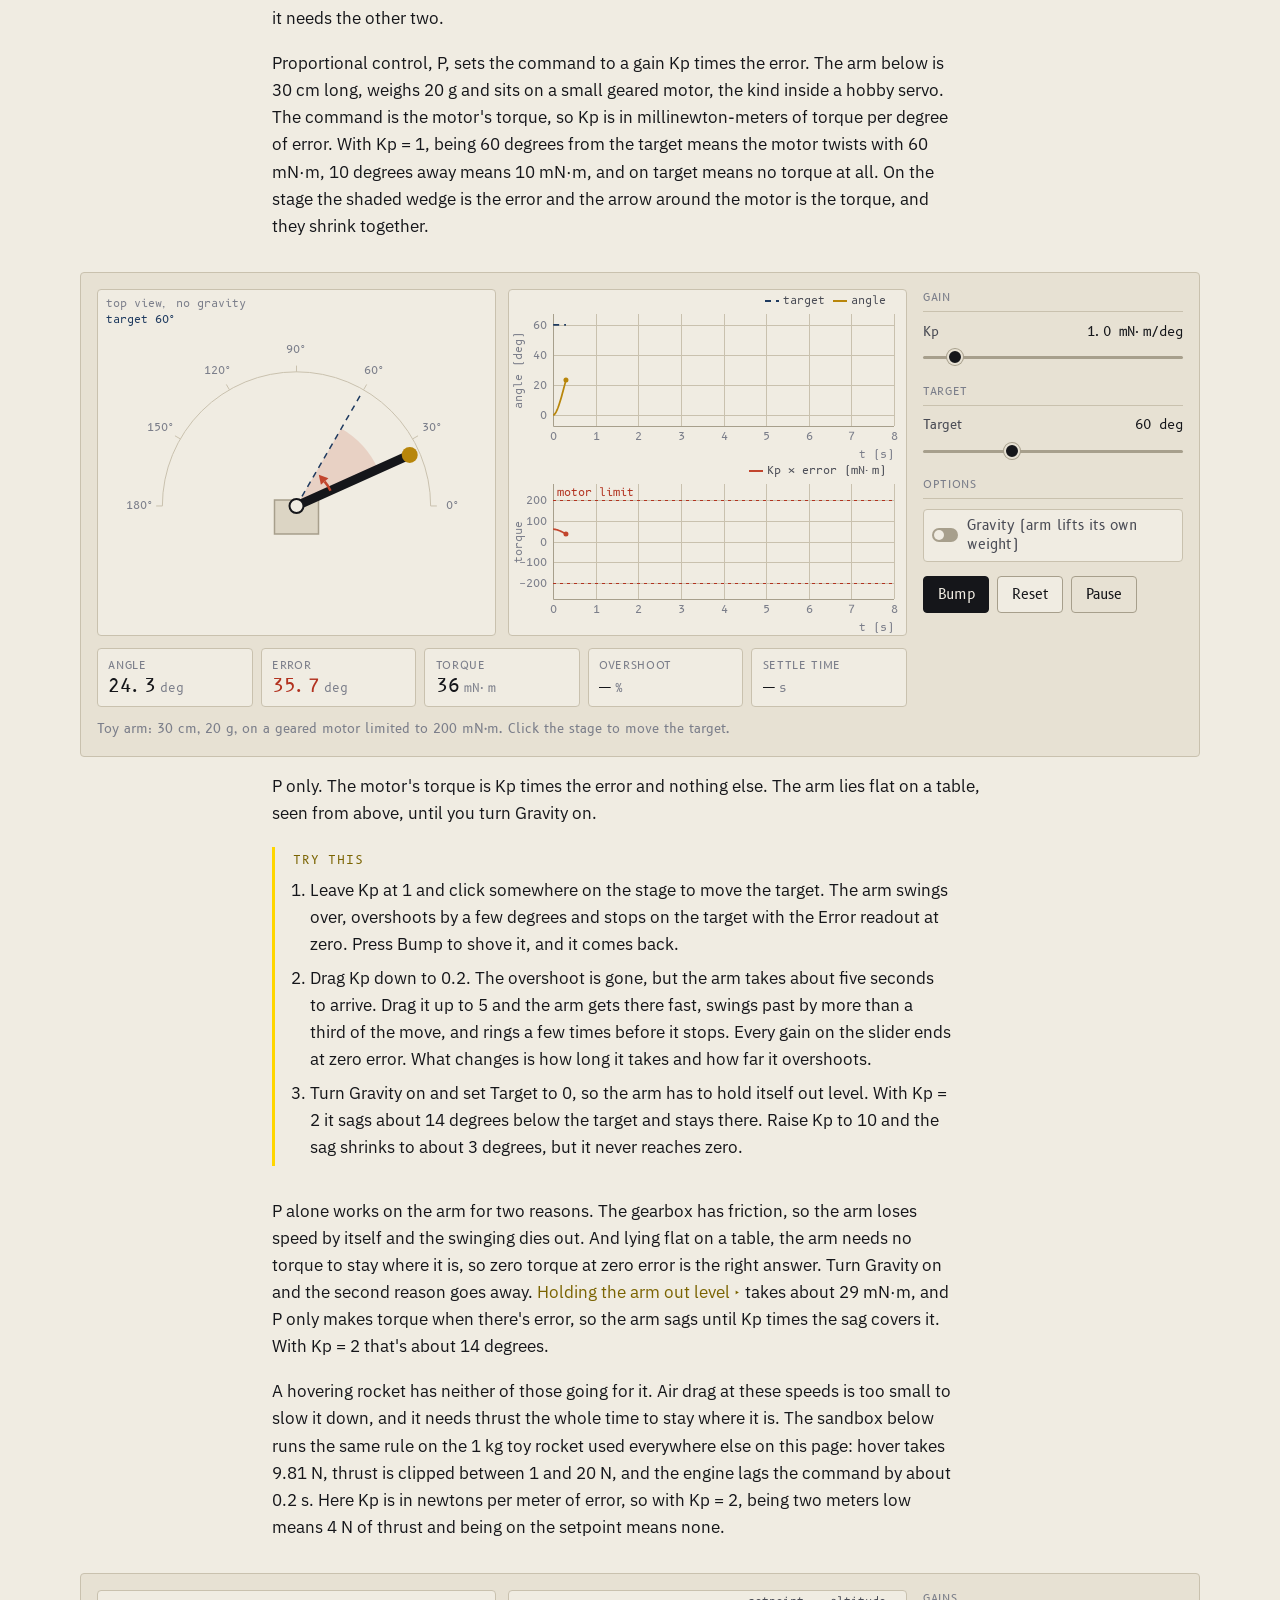
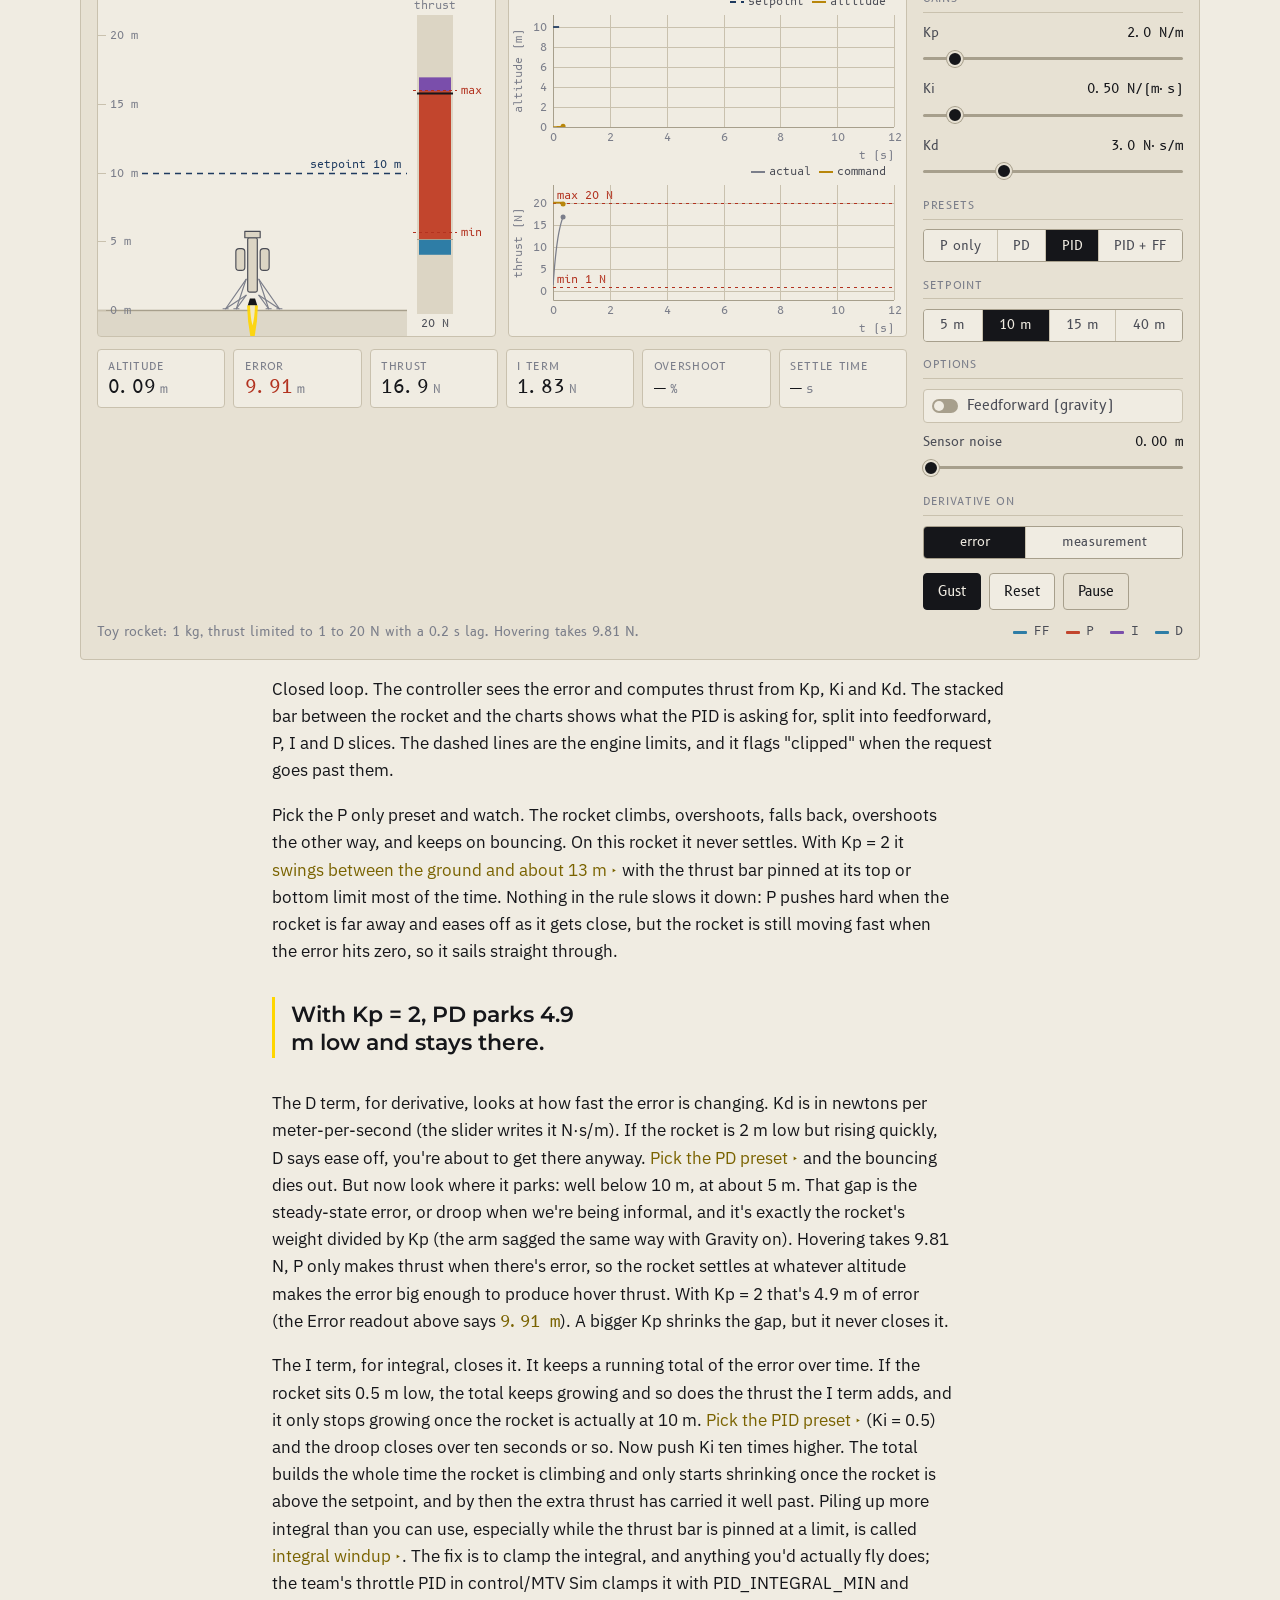
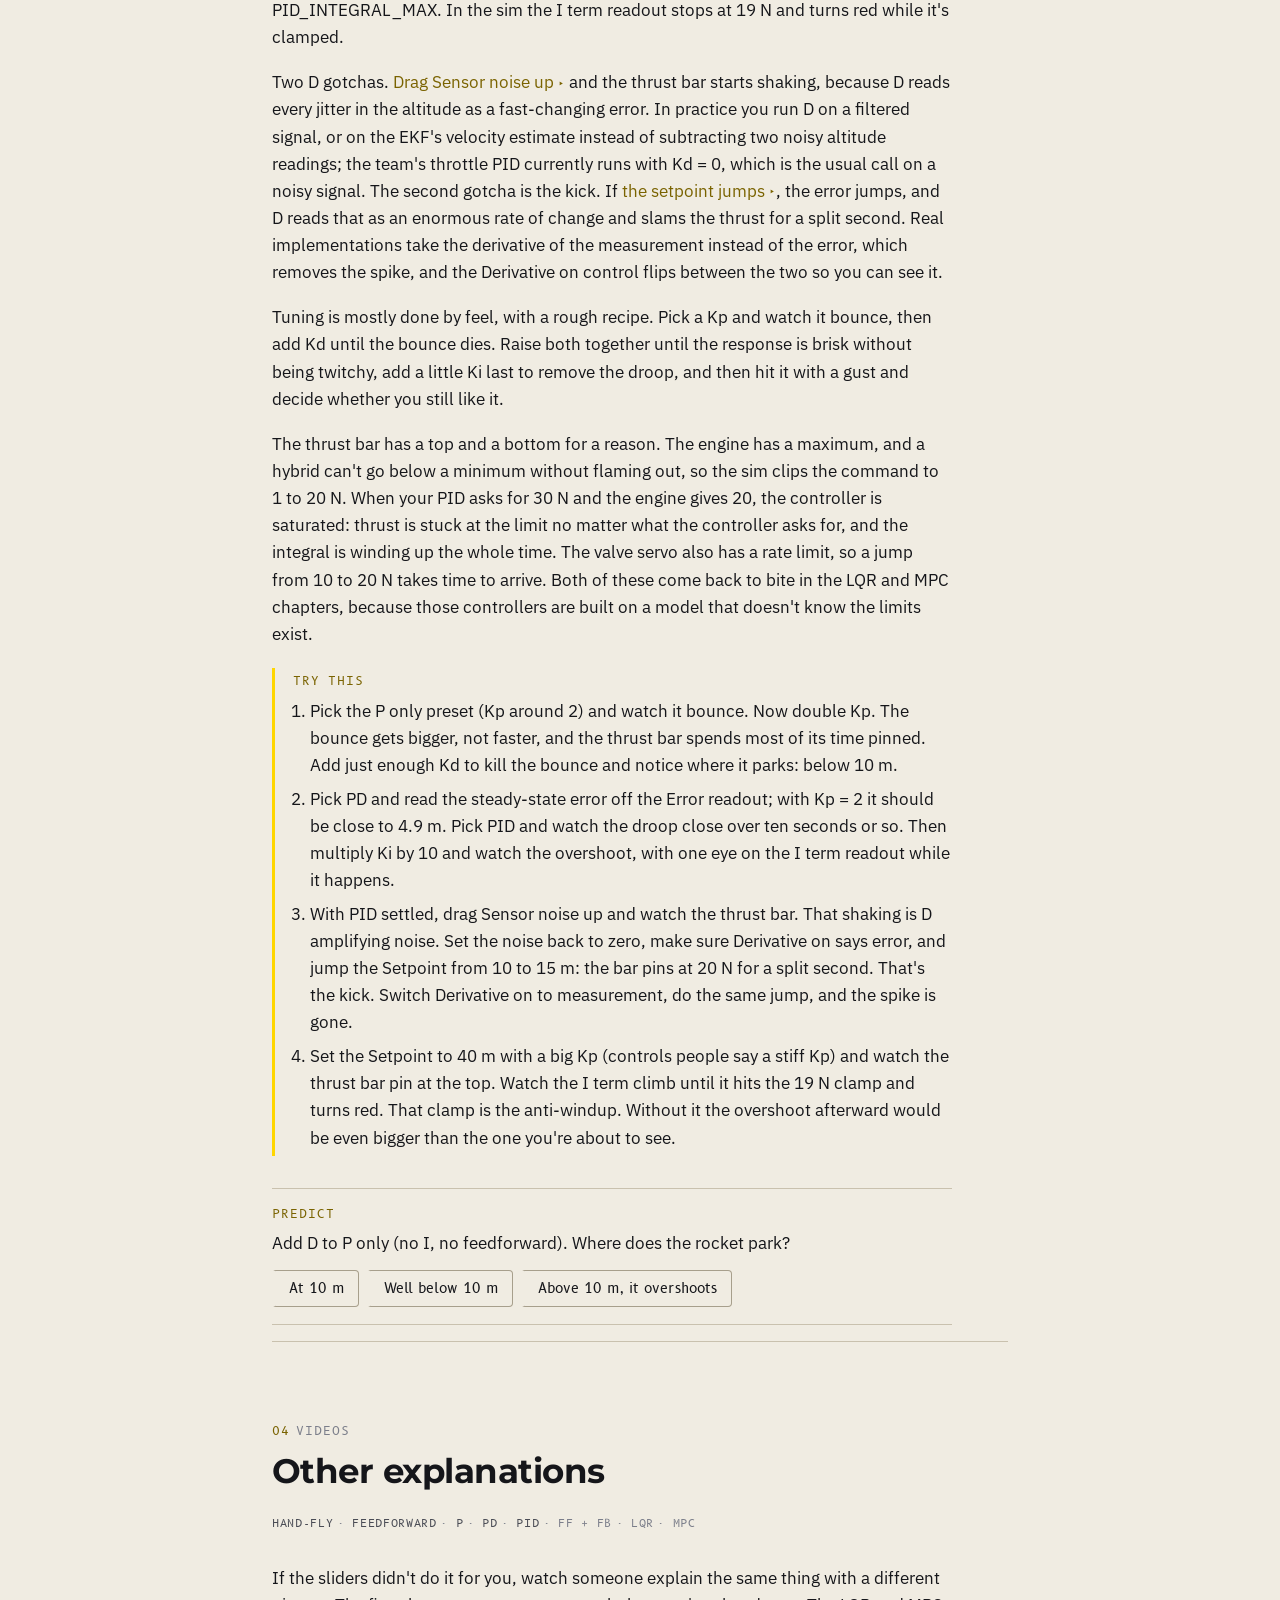
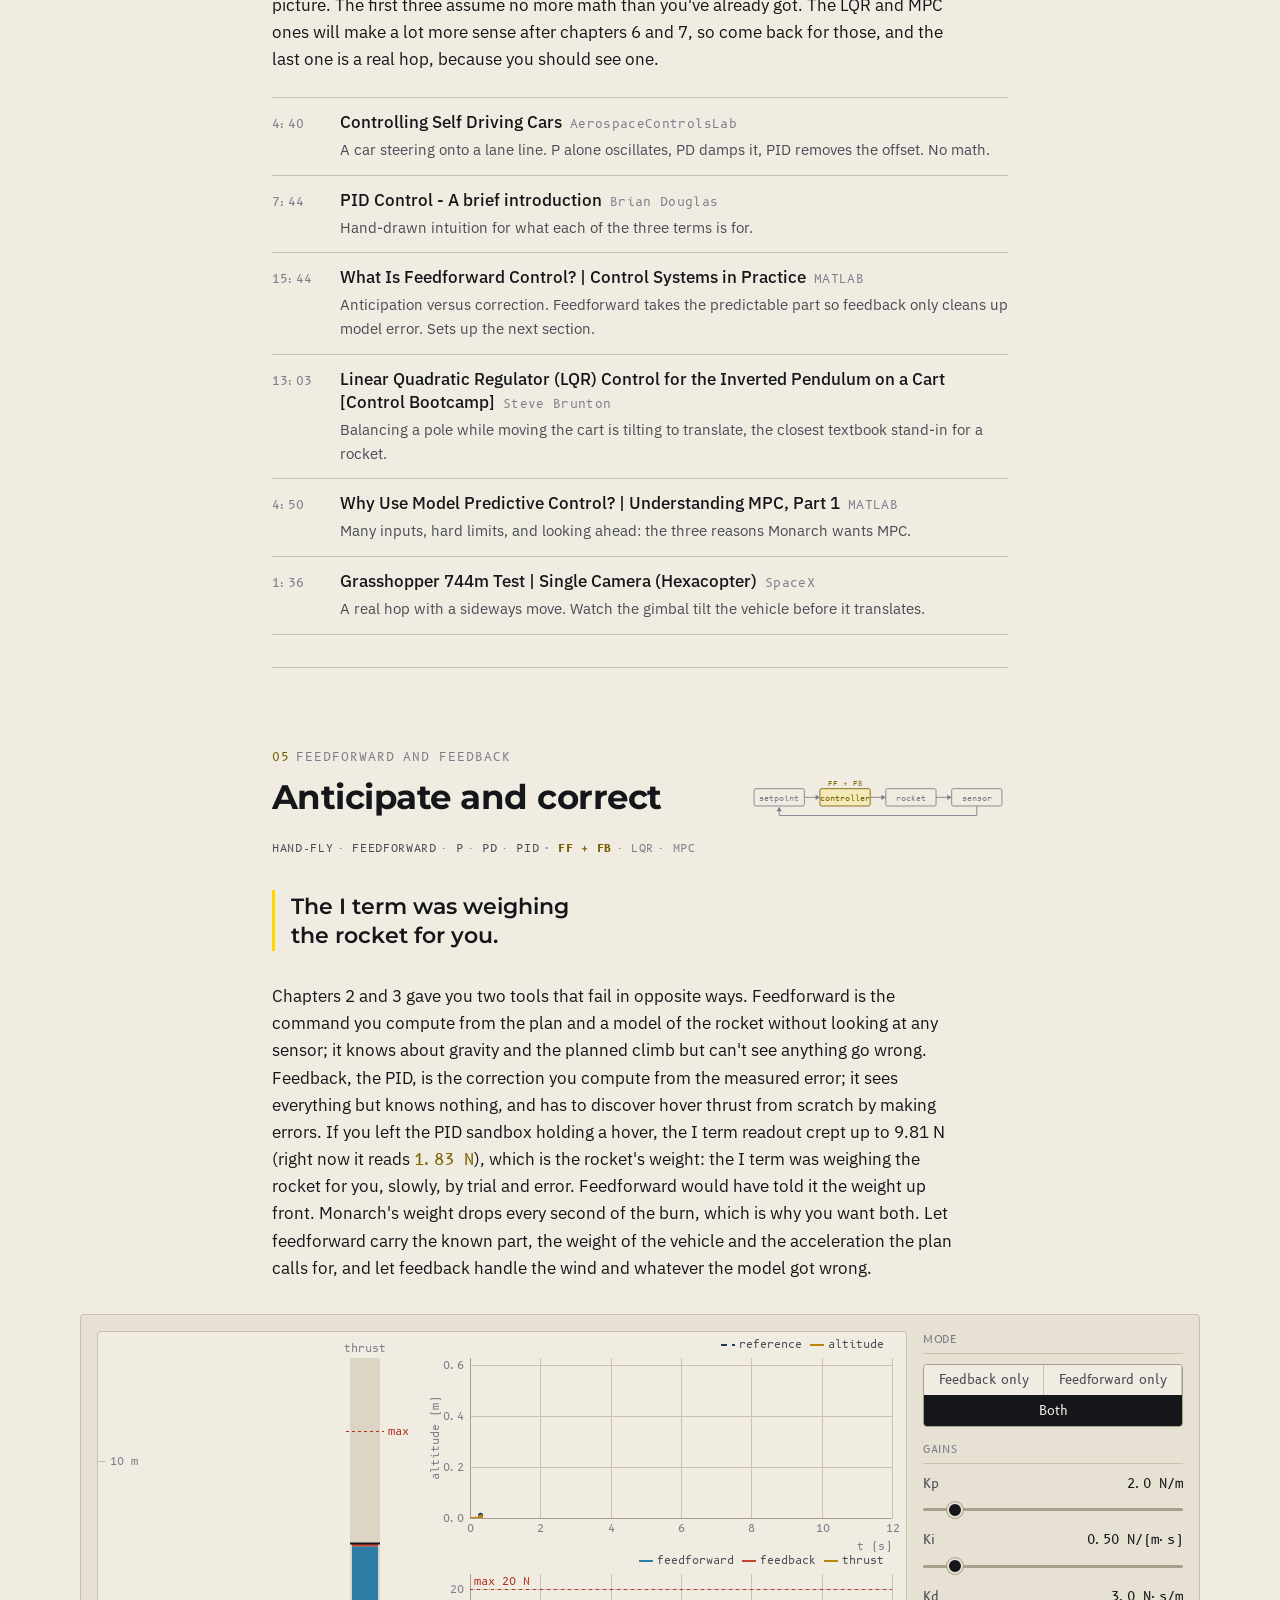
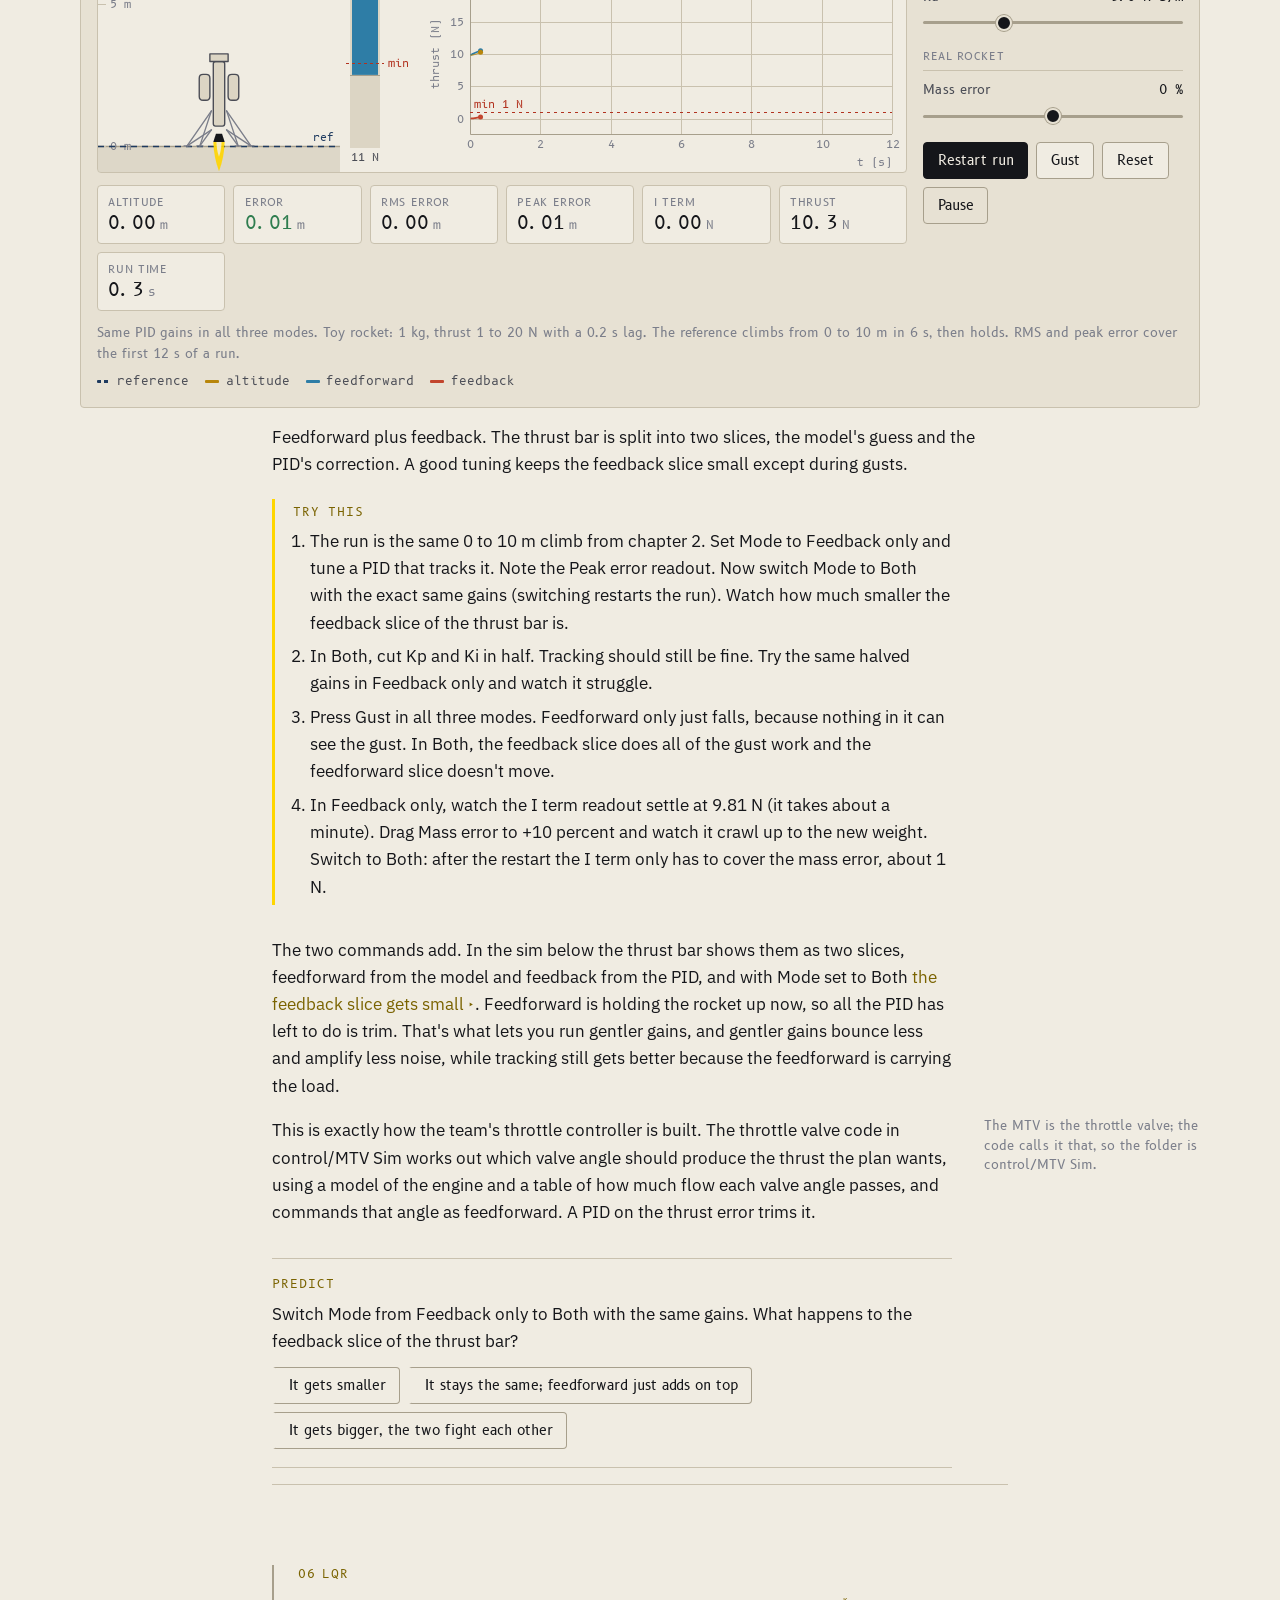
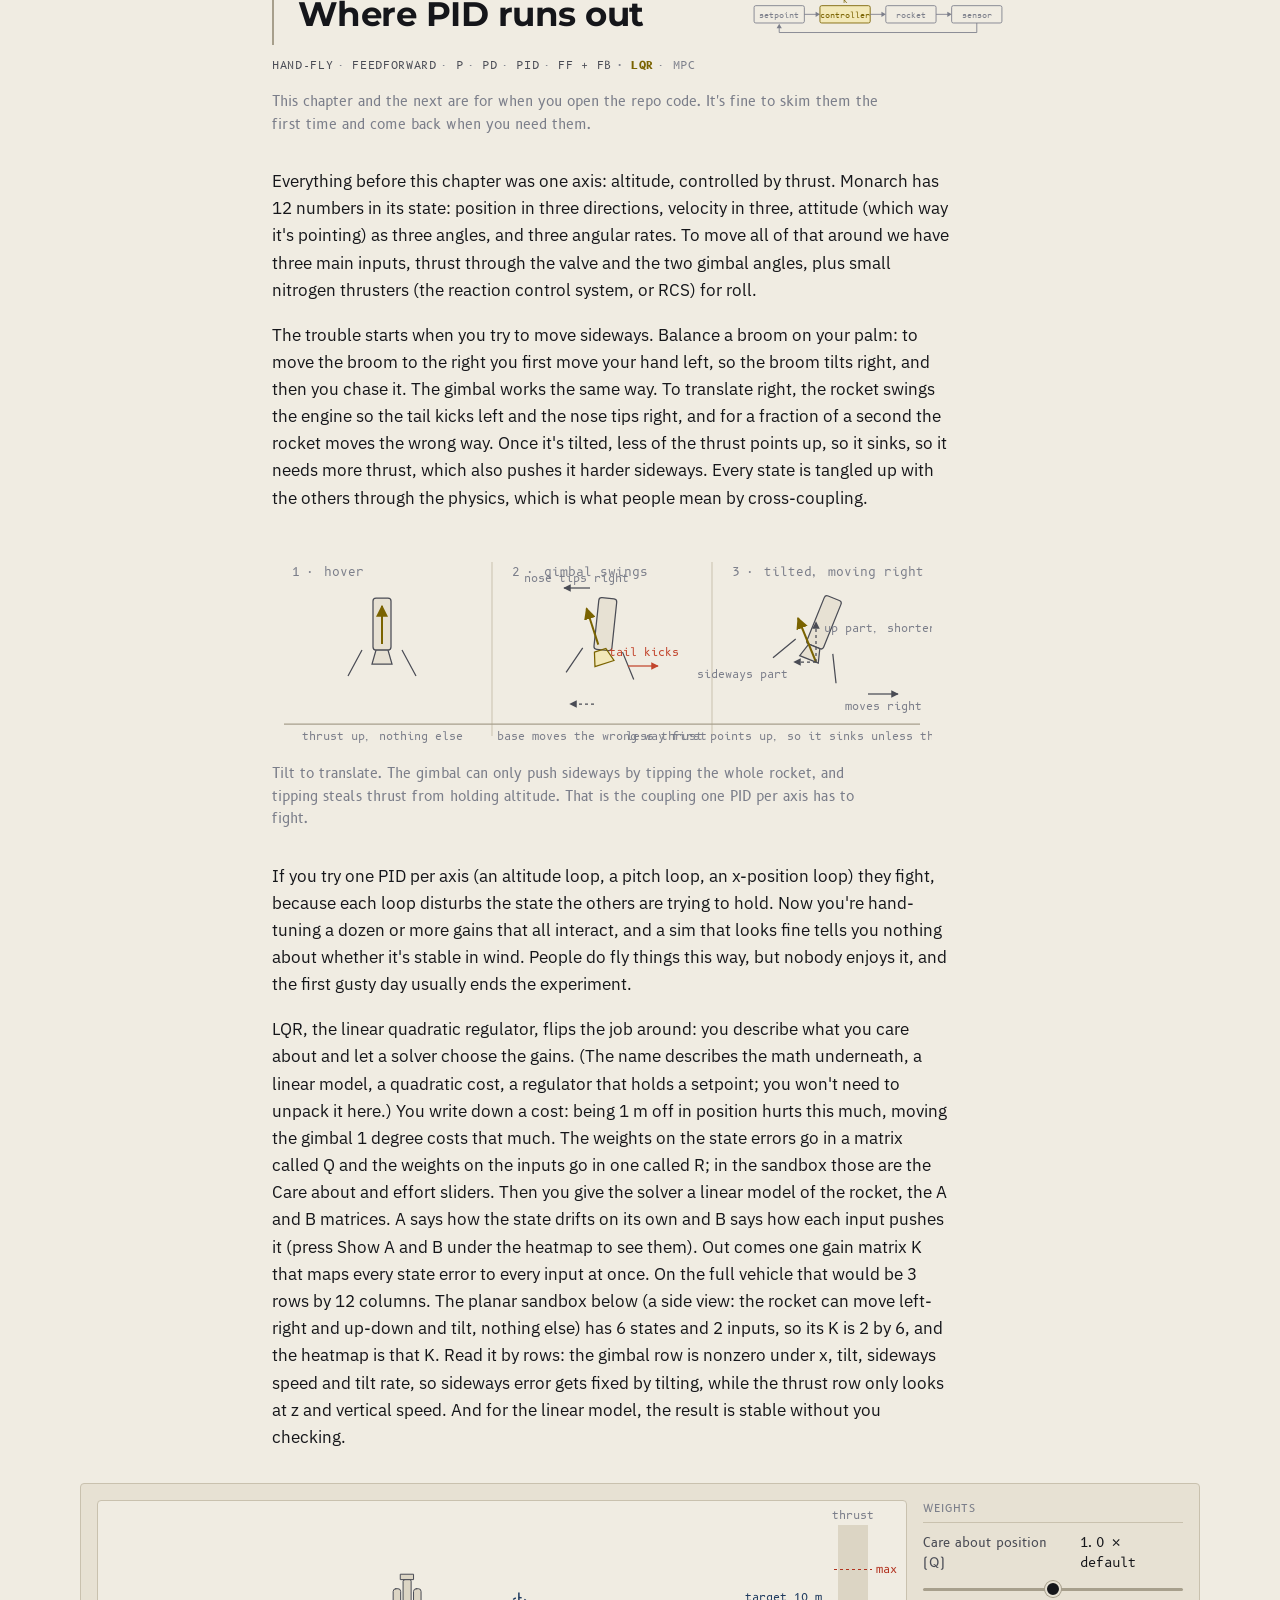
==== commit c01b2108: "Add a site icon - Add favicon.png built from the team mark on a dark tile - Link it from the landing" ====
--- a/controls/index.html
+++ b/controls/index.html
@@ -6,6 +6,7 @@
 <title>Control, from the ground up</title>
 <meta name="description" content="An interactive introduction to control theory for the GNC subteam of Propulsive Landers at Georgia Tech: hand-fly a rocket, tune PID and feedforward, then see why the team moved to LQR and MPC.">
 <meta name="color-scheme" content="light dark">
+<link rel="icon" type="image/png" href="../favicon.png">
 <link rel="preconnect" href="https://fonts.googleapis.com">
 <link rel="preconnect" href="https://fonts.gstatic.com" crossorigin>
 <link rel="stylesheet" href="https://fonts.googleapis.com/css2?family=B612:wght@400;700&family=B612+Mono:wght@400;700&family=IBM+Plex+Sans:ital,wght@0,400;0,500;1,400&family=Montserrat:wght@600;700;800&display=swap">
